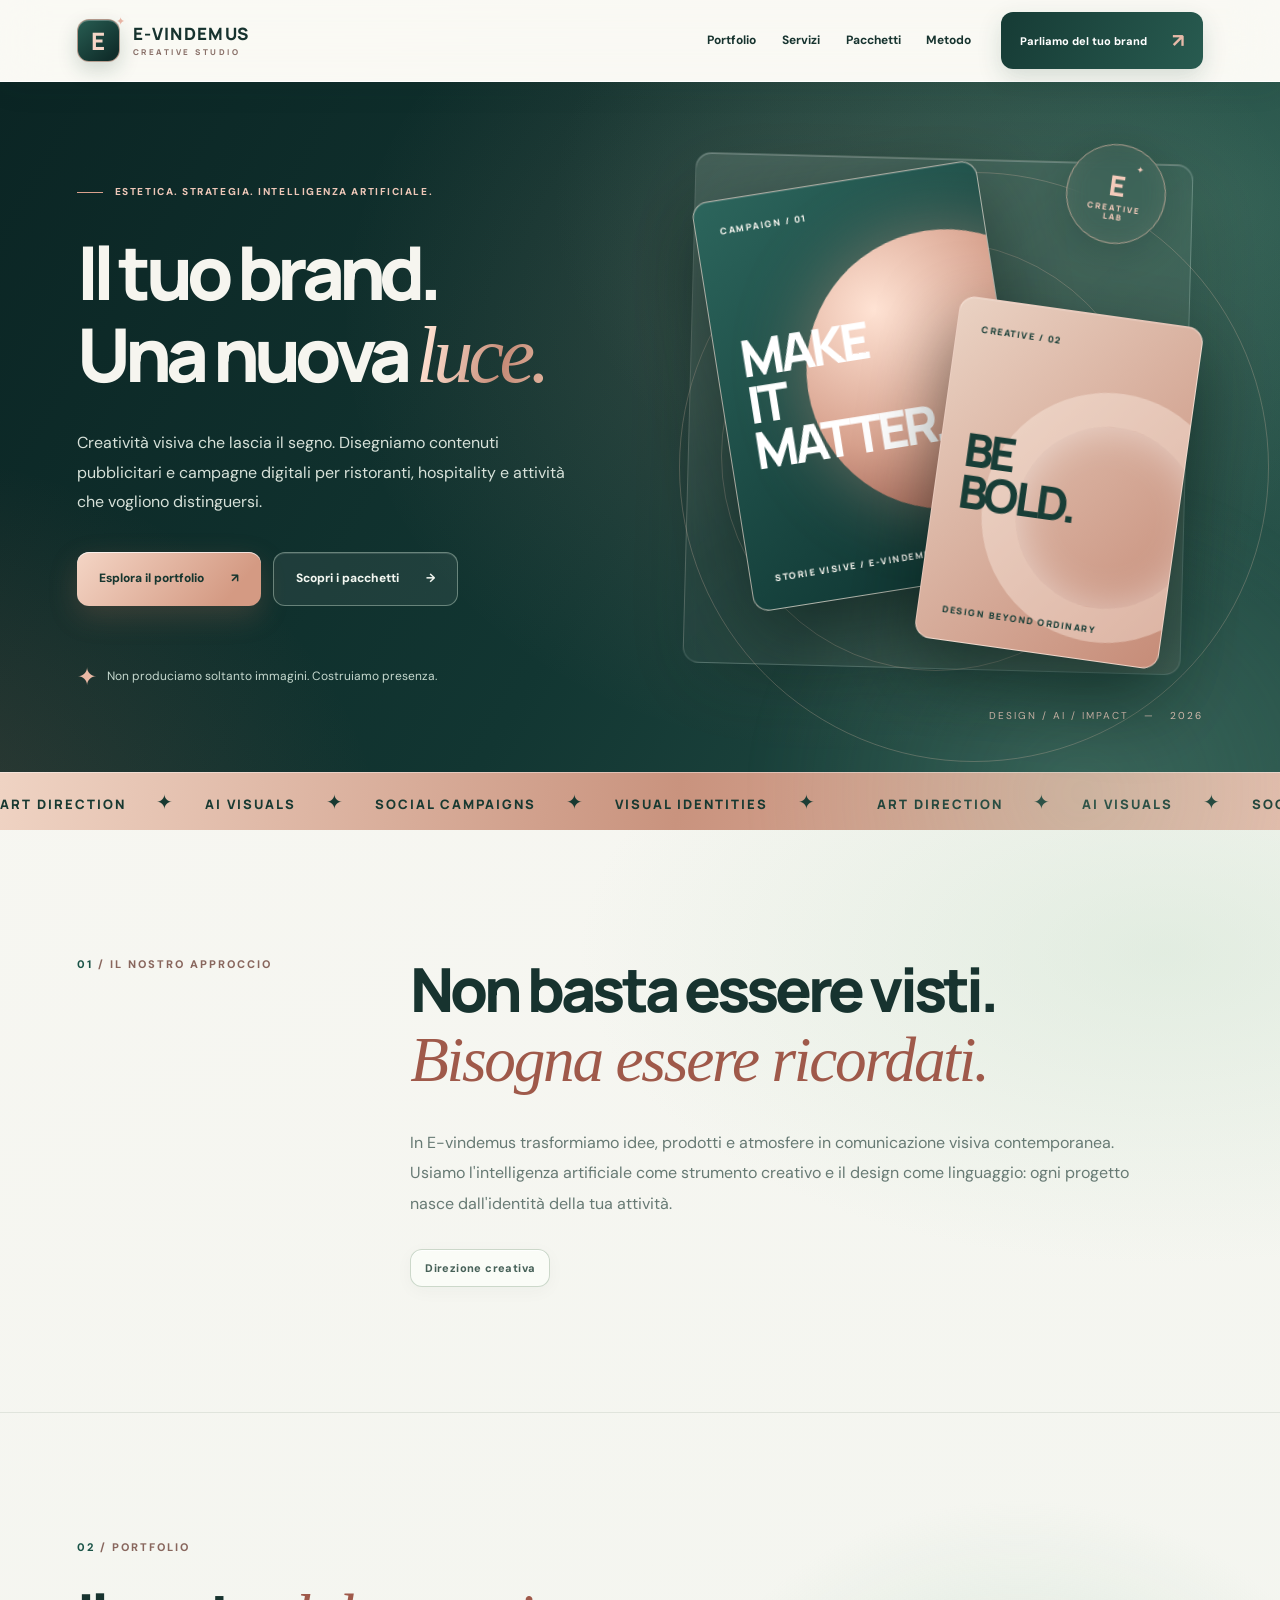
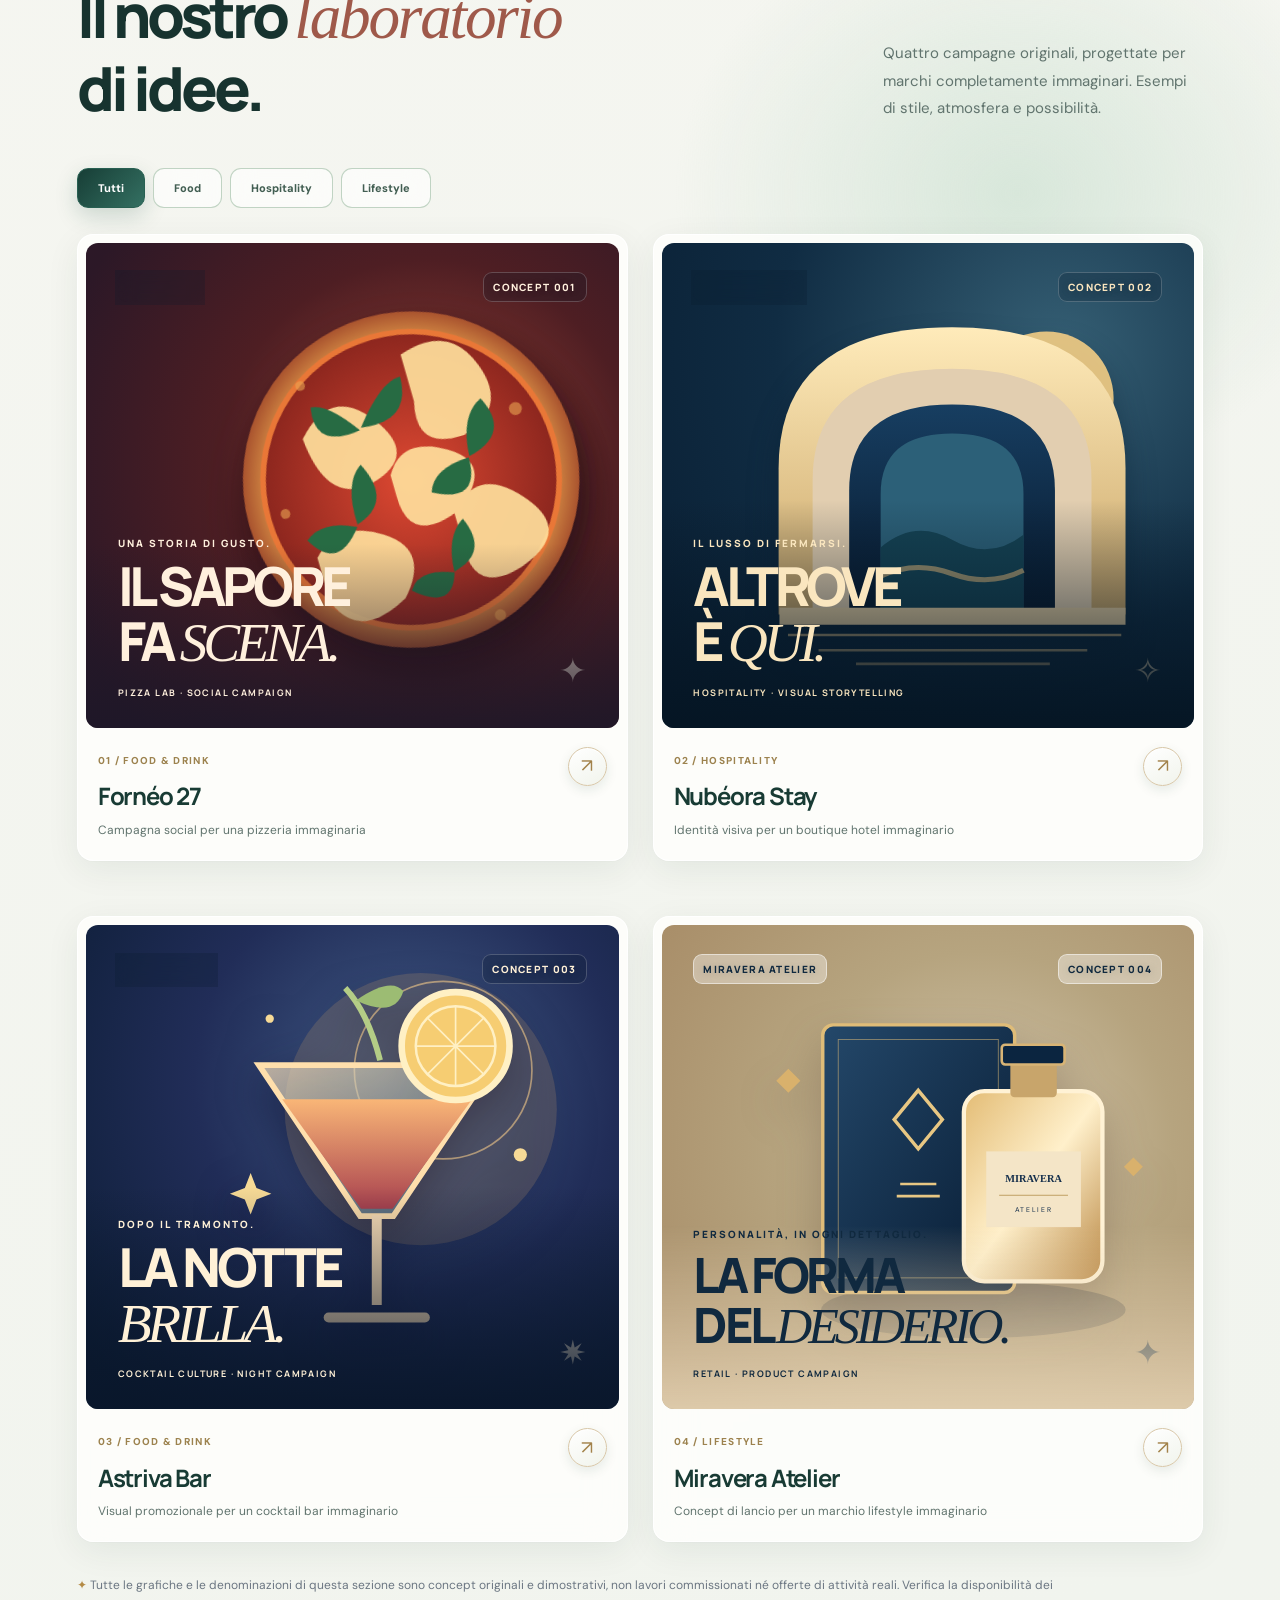
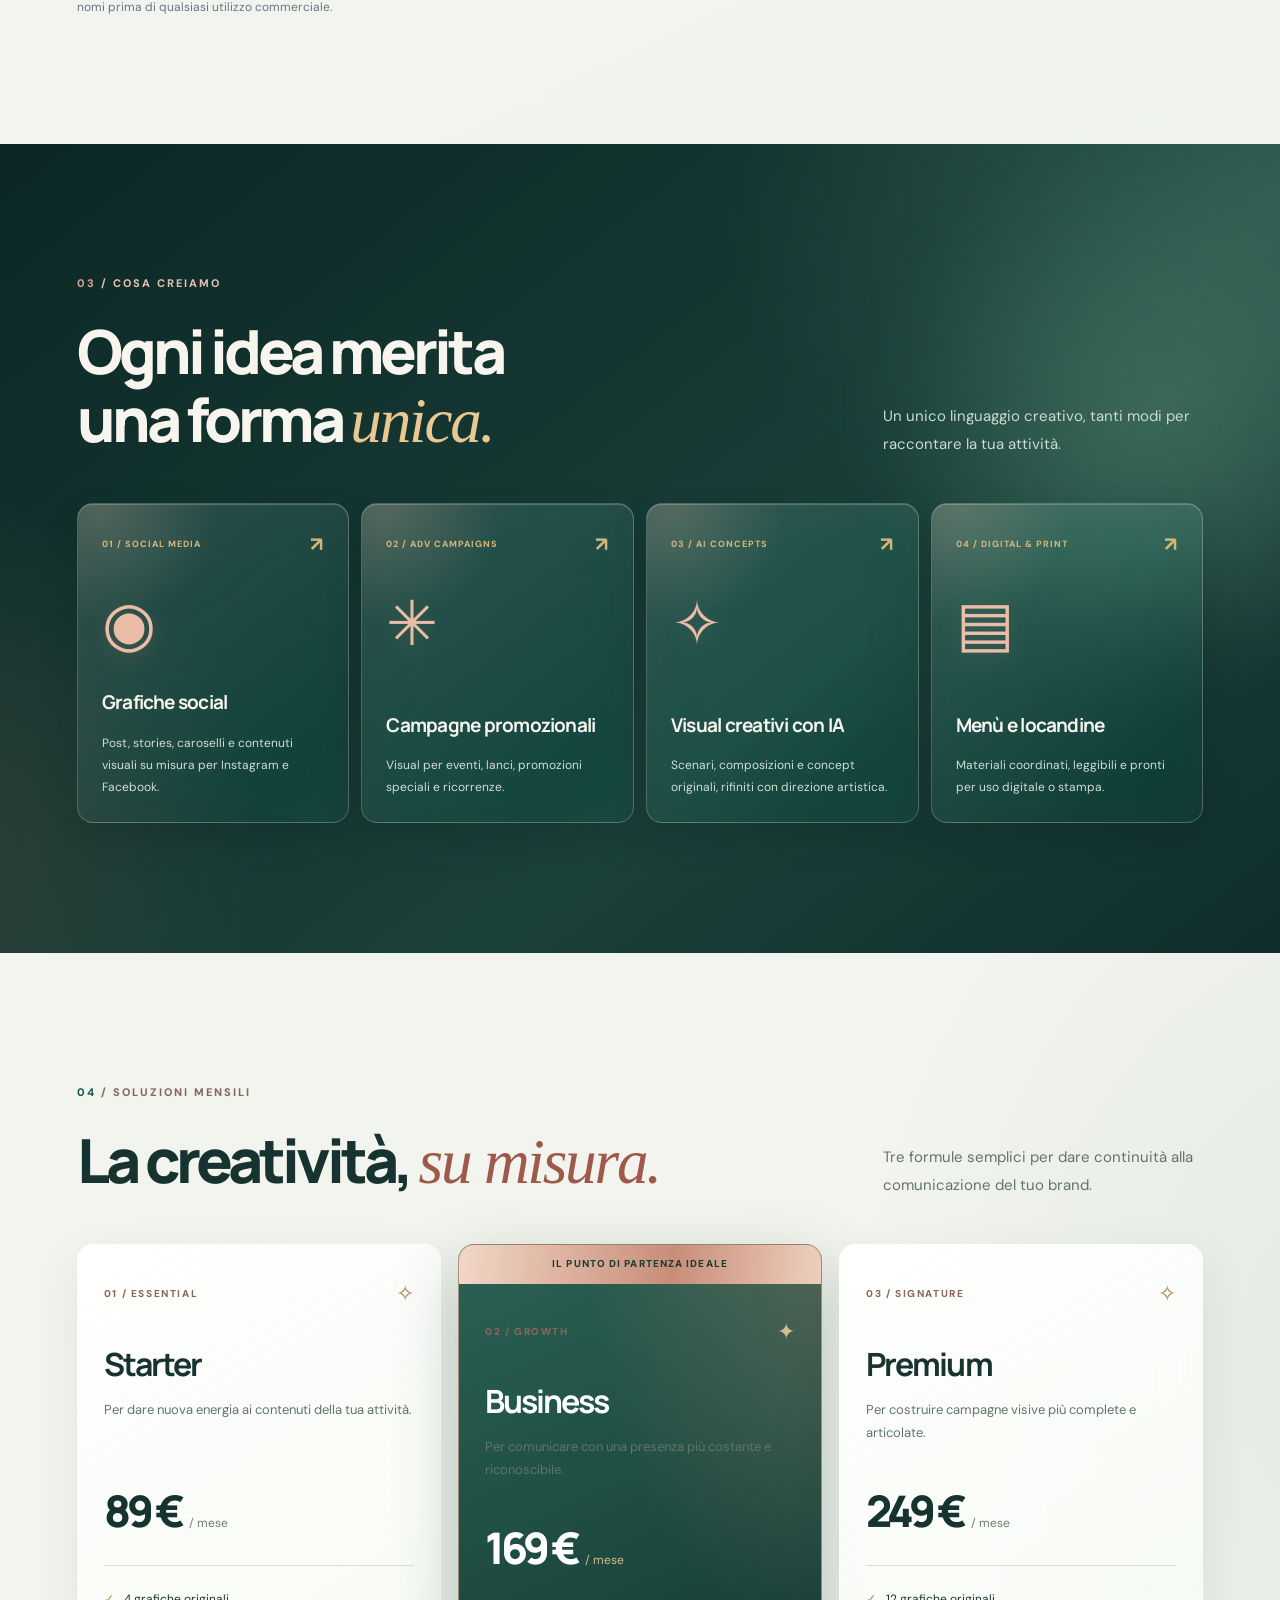
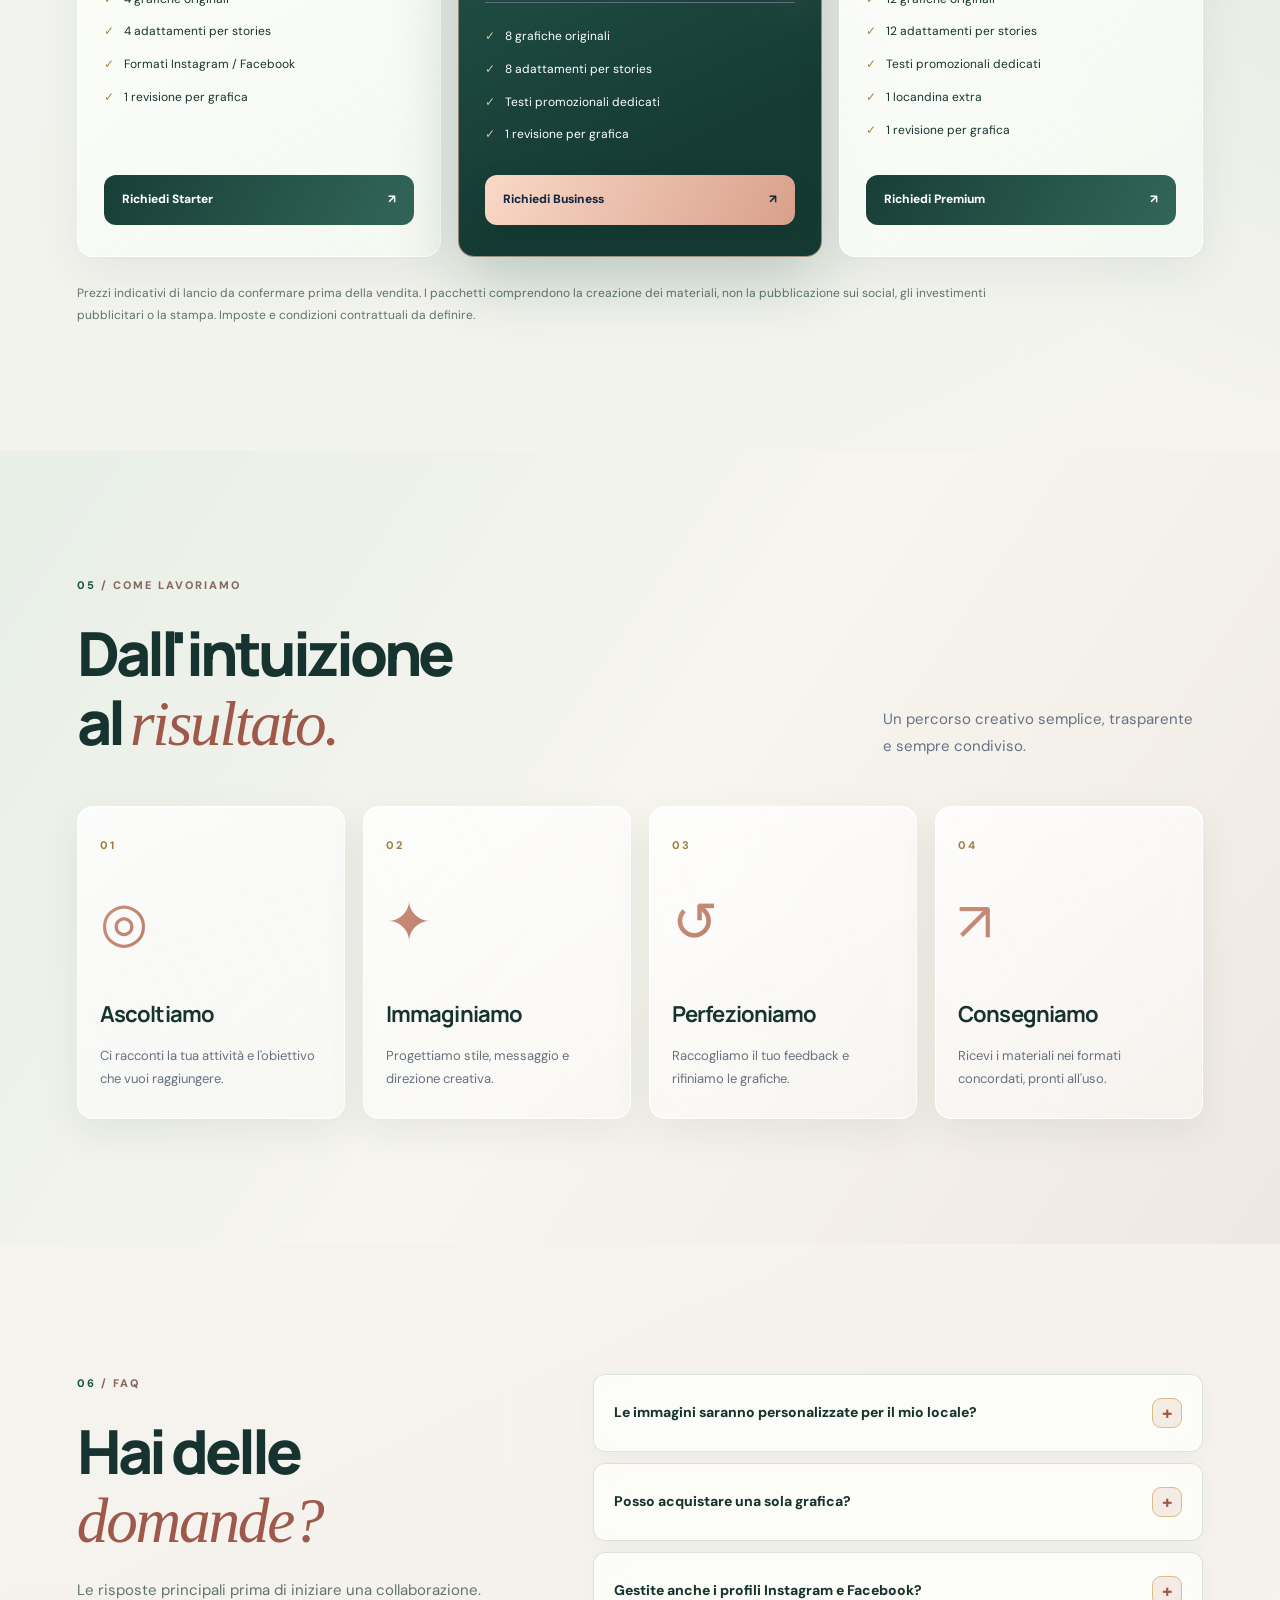
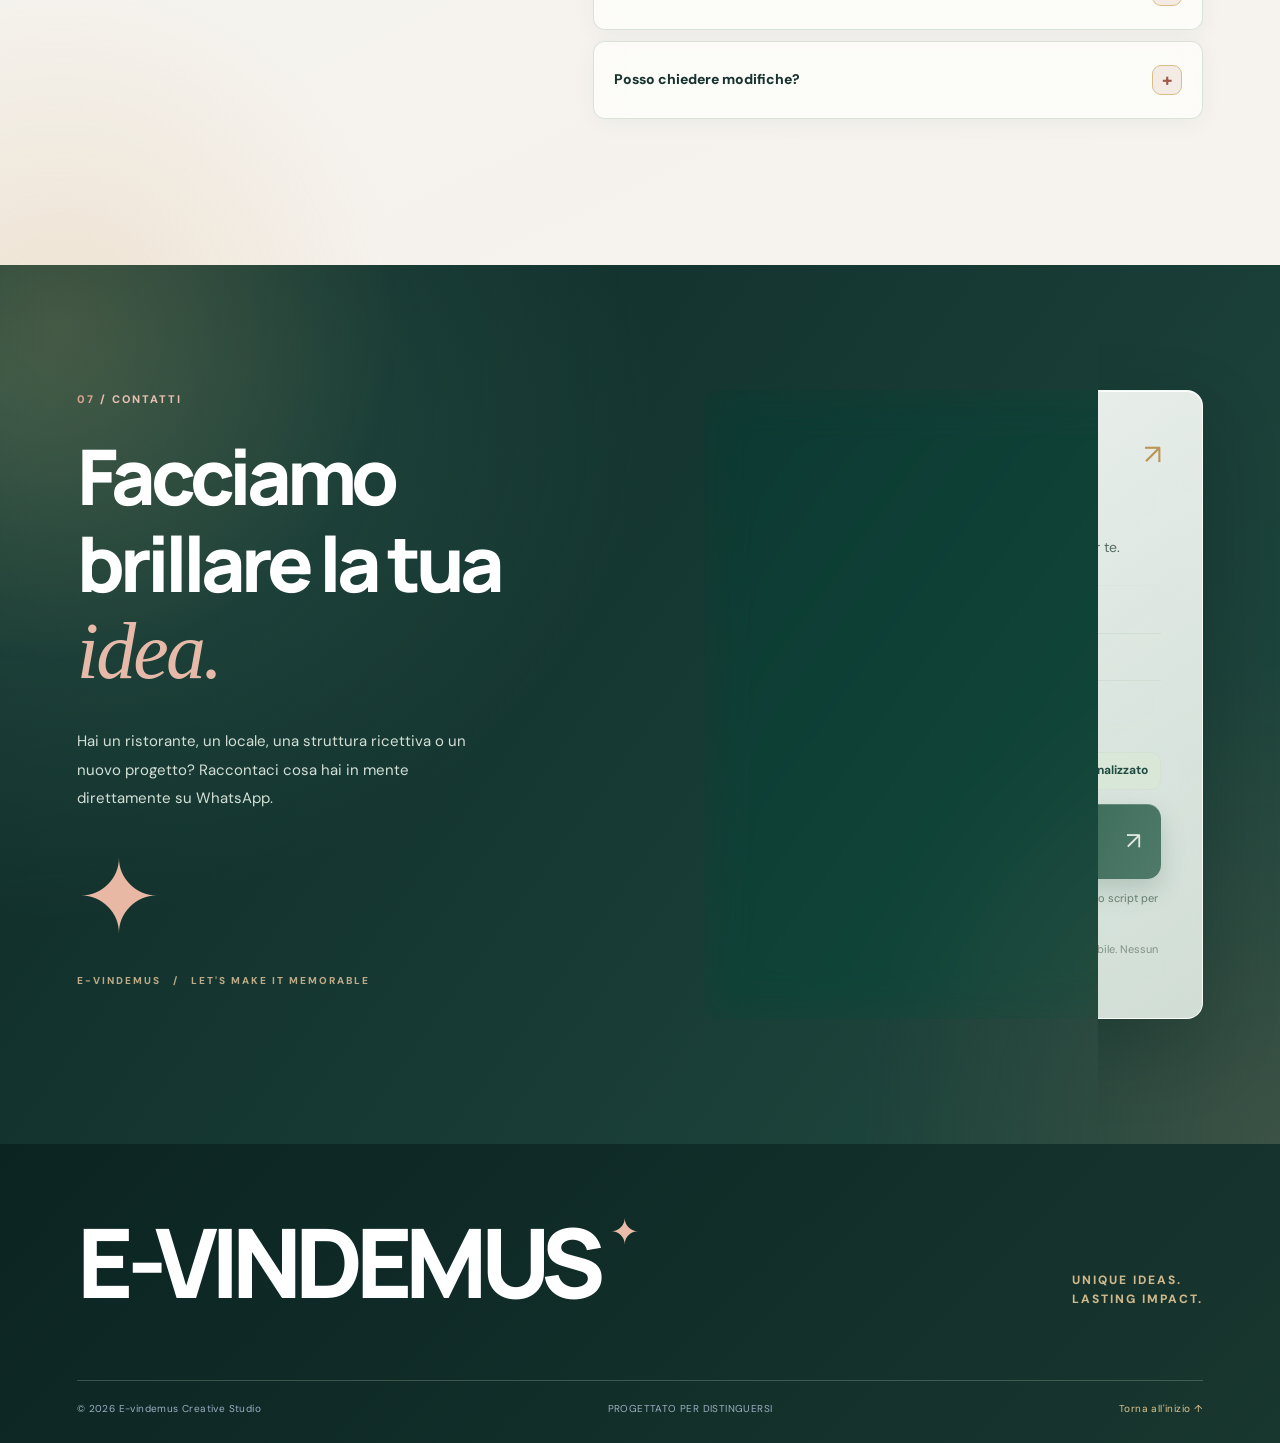
==== index.html @ 960388ad "Base" ====
<!DOCTYPE html>
<html lang="it">
<head>
<meta charset="utf-8">
<meta name="viewport" content="width=device-width, initial-scale=1">
<meta name="description" content="E-vindemus: studio creativo per grafiche pubblicitarie, campagne digitali e contenuti social per ristoranti, hotel e attività locali.">
<meta name="theme-color" content="#132C2A">
<meta property="og:type" content="website">
<meta property="og:title" content="E-vindemus | Creative Studio">
<meta property="og:description" content="Creatività, design e IA per valorizzare la comunicazione della tua attività.">
<title>E-vindemus | Creative Studio</title>
<style>html{scroll-behavior:smooth}body{margin:0;background:#f7f5ef}</style>
</head>
<body>
<!-- E-vindemus | Sito statico per GitHub Pages.
     Configura WHATSAPP_NUMERO per attivare il contatto WhatsApp. -->
<link rel="preconnect" href="https://fonts.googleapis.com">
<link rel="preconnect" href="https://fonts.gstatic.com" crossorigin>
<link href="https://fonts.googleapis.com/css2?family=DM+Sans:wght@400;500;600;700;800&family=Manrope:wght@400;500;600;700;800&display=swap" rel="stylesheet">
<div id="ev-vindemus">
  <header class="ev-header">
    <a class="ev-brand" href="#ev-home" aria-label="E-vindemus: torna all'inizio"><span class="ev-monogram">E<span>✦</span></span><span class="ev-wordmark">E-VINDEMUS<small>CREATIVE STUDIO</small></span></a>
    <nav class="ev-nav" id="ev-navigation" aria-label="Navigazione principale">
      <a href="#ev-progetti">Portfolio</a><a href="#ev-servizi">Servizi</a><a href="#ev-pacchetti">Pacchetti</a><a href="#ev-metodo">Metodo</a>
    </nav>
    <a class="ev-header-cta" href="#ev-contatti">Parliamo del tuo brand <span aria-hidden="true">↗</span></a>
    <button class="ev-menu-toggle" type="button" aria-expanded="false" aria-controls="ev-navigation" aria-label="Apri il menu">☰</button>
  </header>

  <main>
    <section class="ev-hero" id="ev-home">
      <div class="ev-grain" aria-hidden="true"></div>
      <div class="ev-hero-main ev-layout">
        <div class="ev-hero-copy ev-reveal">
          <div class="ev-kicker ev-gold"><span class="ev-kicker-line"></span> ESTETICA. STRATEGIA. INTELLIGENZA ARTIFICIALE.</div>
          <h1>Il tuo brand.<br>Una nuova <em>luce.</em></h1>
          <p>Creatività visiva che lascia il segno. Disegniamo contenuti pubblicitari e campagne digitali per ristoranti, hospitality e attività che vogliono distinguersi.</p>
          <div class="ev-hero-actions"><a class="ev-btn ev-btn-gold" href="#ev-progetti">Esplora il portfolio <span>↗</span></a><a class="ev-btn ev-btn-line" href="#ev-pacchetti">Scopri i pacchetti <span>→</span></a></div>
          <div class="ev-hero-under"><span class="ev-sparkle">✦</span> Non produciamo soltanto immagini. Costruiamo presenza.</div>
        </div>
        <div class="ev-hero-composition" aria-label="Composizione grafica originale E-vindemus">
          <div class="ev-orbit ev-orbit-1"></div><div class="ev-orbit ev-orbit-2"></div>
          <div class="ev-hero-poster ev-hero-poster-a"><span>CAMPAIGN / 01</span><div class="ev-gold-orb"></div><strong>MAKE<br>IT<br>MATTER.</strong><small>STORIE VISIVE / E-VINDEMUS</small></div>
          <div class="ev-hero-poster ev-hero-poster-b"><span>CREATIVE / 02</span><div class="ev-halo"></div><strong>BE<br>BOLD.</strong><small>DESIGN BEYOND ORDINARY</small></div>
          <div class="ev-stamp">E<span>✦</span><small>CREATIVE<br>LAB</small></div>
          <div class="ev-hero-index">DESIGN / AI / IMPACT &nbsp; — &nbsp; 2026</div>
        </div>
      </div>
      <div class="ev-ticker" aria-hidden="true"><div class="ev-ticker-track"><span>ART DIRECTION <b>✦</b> AI VISUALS <b>✦</b> SOCIAL CAMPAIGNS <b>✦</b> VISUAL IDENTITIES <b>✦</b></span><span>ART DIRECTION <b>✦</b> AI VISUALS <b>✦</b> SOCIAL CAMPAIGNS <b>✦</b> VISUAL IDENTITIES <b>✦</b></span></div></div>
    </section>

    <section class="ev-intro ev-layout" id="ev-chi-siamo">
      <div class="ev-section-label"><span>01</span> / IL NOSTRO APPROCCIO</div>
      <div class="ev-intro-content ev-reveal"><h2>Non basta essere visti.<br><em>Bisogna essere ricordati.</em></h2><p>In E-vindemus trasformiamo idee, prodotti e atmosfere in comunicazione visiva contemporanea. Usiamo l'intelligenza artificiale come strumento creativo e il design come linguaggio: ogni progetto nasce dall'identità della tua attività.</p><div class="ev-chips"><span>Direzione creativa</span><span>Design su misura</span><span>AI-powered</span><span>Formati social</span></div></div>
    </section>

    <section class="ev-portfolio ev-layout" id="ev-progetti">
      <div class="ev-heading-row ev-reveal"><div><div class="ev-section-label"><span>02</span> / PORTFOLIO</div><h2>Il nostro <em>laboratorio</em><br>di idee.</h2></div><p>Quattro campagne originali, progettate per marchi completamente immaginari. Esempi di stile, atmosfera e possibilità.</p></div>
      <div class="ev-filters" role="group" aria-label="Filtra i progetti"><button type="button" class="ev-filter is-active" data-filter="all" aria-pressed="true">Tutti</button><button type="button" class="ev-filter" data-filter="food" aria-pressed="false">Food</button><button type="button" class="ev-filter" data-filter="hospitality" aria-pressed="false">Hospitality</button><button type="button" class="ev-filter" data-filter="lifestyle" aria-pressed="false">Lifestyle</button></div>
      <div class="ev-project-grid">
        <article class="ev-project ev-reveal" data-category="food"><div class="ev-art ev-art-pizza"><div class="ev-art-top"><span>FORNÉO 27</span><span>CONCEPT 001</span></div><div class="ev-pizza-illustration"><svg viewBox="0 0 520 520" role="img" aria-label="Illustrazione originale di una pizza con pomodoro e foglie di basilico"><defs><radialGradient id="ev-dough"><stop offset="0" stop-color="#ffde90"/><stop offset="0.78" stop-color="#e7a44f"/><stop offset="1" stop-color="#a9532e"/></radialGradient><radialGradient id="ev-tomato"><stop stop-color="#df4932"/><stop offset="1" stop-color="#8c261e"/></radialGradient><filter id="ev-shadow"><feGaussianBlur stdDeviation="14"/></filter></defs><ellipse cx="268" cy="270" rx="208" ry="202" fill="#270d14" opacity=".4" filter="url(#ev-shadow)"/><circle cx="260" cy="250" r="208" fill="url(#ev-dough)"/><circle cx="260" cy="250" r="183" fill="url(#ev-tomato)" stroke="#e97737" stroke-width="7"/><g fill="#ffdf9c" opacity=".92"><path d="M145 165q50-55 92 2t-25 74q-60 12-67-76z"/><path d="M290 98q67-22 89 39t-41 78q-63 3-48-57z"/><path d="M122 311q37-38 87-5t4 83q-69 37-91-22z"/><path d="M300 304q42-50 89 6t-27 81q-68 20-62-49z"/><path d="M237 238q25-43 77-11t-9 76q-69 26-68-39z"/></g><g fill="#276b43"><path d="M216 174q-30-43-51-44q-10 52 51 44z"/><path d="M218 171q40-49 64-47q-2 58-64 47z"/><path d="M336 243q-47 1-56 29q55 30 56-29z"/><path d="M337 242q3-51 33-65q26 52-33 65z"/><path d="M180 288q-40-20-64-1q27 48 64 1z"/><path d="M181 285q-2-53 24-70q27 55-24 70z"/><path d="M280 375q-42-17-57 7q43 38 57-7z"/><path d="M280 374q2-44 28-60q21 49-28 60z"/></g><g fill="#eaa552" opacity=".6"><circle cx="99" cy="248" r="6"/><circle cx="408" cy="201" r="8"/><circle cx="320" cy="441" r="7"/><circle cx="160" cy="101" r="6"/></g></svg></div><div class="ev-art-text"><small>UNA STORIA DI GUSTO.</small><strong>IL SAPORE<br>FA <i>SCENA.</i></strong><span>PIZZA LAB · SOCIAL CAMPAIGN</span></div><div class="ev-art-corner">✦</div></div><div class="ev-project-info"><div><span>01 / FOOD & DRINK</span><h3>Fornéo 27</h3><p>Campagna social per una pizzeria immaginaria</p></div><span class="ev-project-arrow">↗</span></div></article>
        <article class="ev-project ev-reveal" data-category="hospitality"><div class="ev-art ev-art-hotel"><div class="ev-art-top"><span>NUBÉORA STAY</span><span>CONCEPT 002</span></div><svg class="ev-hotel-illustration" viewBox="0 0 520 520" role="img" aria-label="Illustrazione architettonica originale di un hotel mediterraneo e un sole dorato"><defs><linearGradient id="ev-arch" x2="0" y2="1"><stop stop-color="#ffebba"/><stop offset="1" stop-color="#c9a568"/></linearGradient><linearGradient id="ev-door" x2="0" y2="1"><stop stop-color="#173e61"/><stop offset="1" stop-color="#07182c"/></linearGradient></defs><circle cx="371" cy="143" r="79" fill="#ebc883" opacity=".94"/><path d="M56 397V225q0-166 204-166t204 166v172z" fill="url(#ev-arch)"/><path d="M96 397V239q0-131 164-131t164 131v158z" fill="#e2ceb0"/><path d="M139 397V251q0-101 121-101t121 101v146z" fill="url(#ev-door)"/><path d="M176 397V255q0-71 84-71t84 71v142z" fill="#2c6078"/><path d="M176 318q40-34 84-9t84-6v94H176z" fill="#154354"/><path d="M176 352q40-19 84-3t84-4" fill="none" stroke="#e4bc7e" stroke-width="6" opacity=".65"/><path d="M57 399h407" stroke="#ecd3a5" stroke-width="20"/><g stroke="#ffd895" stroke-width="3" opacity=".65"><path d="M67 421h392"/><path d="M103 439h316"/><path d="M147 455h228"/></g></svg><div class="ev-art-text"><small>IL LUSSO DI FERMARSI.</small><strong>ALTROVE<br>È <i>QUI.</i></strong><span>HOSPITALITY · VISUAL STORYTELLING</span></div><div class="ev-art-corner">✧</div></div><div class="ev-project-info"><div><span>02 / HOSPITALITY</span><h3>Nubéora Stay</h3><p>Identità visiva per un boutique hotel immaginario</p></div><span class="ev-project-arrow">↗</span></div></article>
        <article class="ev-project ev-reveal" data-category="food"><div class="ev-art ev-art-bar"><div class="ev-art-top"><span>ASTRIVA BAR</span><span>CONCEPT 003</span></div><svg class="ev-drink-illustration" viewBox="0 0 520 520" role="img" aria-label="Illustrazione originale di un cocktail con fetta di agrume e dettagli dorati"><defs><linearGradient id="ev-glass" x1="0" y1="0" x2="1" y2="1"><stop stop-color="#fce2bb" stop-opacity=".7"/><stop offset="1" stop-color="#5e94b0" stop-opacity=".45"/></linearGradient><linearGradient id="ev-liquid" x1="0" y1="0" x2="0" y2="1"><stop stop-color="#f9b677"/><stop offset="1" stop-color="#a8414e"/></linearGradient></defs><circle cx="307" cy="193" r="164" fill="#d2a668" opacity=".19"/><circle cx="334" cy="146" r="107" fill="none" stroke="#f3ca89" stroke-width="2" opacity=".6"/><path d="M112 140h284L274 322h-40z" fill="url(#ev-glass)" stroke="#ffdfac" stroke-width="7"/><path d="M140 181h229l-96 132h-38z" fill="url(#ev-liquid)"/><path d="M254 321v108" stroke="#fce0b8" stroke-width="12"/><path d="M196 444h116" stroke="#fce0b8" stroke-width="12" stroke-linecap="round"/><circle cx="349" cy="117" r="65" fill="#f6cd72" stroke="#fff0c4" stroke-width="8"/><circle cx="349" cy="117" r="48" fill="none" stroke="#fff0c4" stroke-width="3"/><g stroke="#fff0c4" stroke-width="2"><path d="M349 69v96M301 117h96M315 83l68 68M383 83l-68 68"/></g><path d="M258 134q-15-58-42-87" stroke="#b4cd86" stroke-width="7" fill="none"/><path d="M229 62q42-29 57-11q-10 33-57 11z" fill="#9cbc73"/><g fill="#f7da96"><circle cx="125" cy="84" r="5"/><circle cx="427" cy="248" r="8"/><path d="M102 270l7 18 18 7-18 7-7 18-7-18-18-7 18-7z"/></g></svg><div class="ev-art-text"><small>DOPO IL TRAMONTO.</small><strong>LA NOTTE<br><i>BRILLA.</i></strong><span>COCKTAIL CULTURE · NIGHT CAMPAIGN</span></div><div class="ev-art-corner">✷</div></div><div class="ev-project-info"><div><span>03 / FOOD & DRINK</span><h3>Astriva Bar</h3><p>Visual promozionale per un cocktail bar immaginario</p></div><span class="ev-project-arrow">↗</span></div></article>
        <article class="ev-project ev-reveal" data-category="lifestyle"><div class="ev-art ev-art-retail"><div class="ev-art-top"><span>MIRAVERA ATELIER</span><span>CONCEPT 004</span></div><svg class="ev-retail-illustration" viewBox="0 0 520 520" role="img" aria-label="Illustrazione originale di una confezione di prodotto luxury con dettagli blu e oro"><defs><linearGradient id="ev-bottle" x2="1" y2="1"><stop stop-color="#e3bc75"/><stop offset=".5" stop-color="#fff0cb"/><stop offset="1" stop-color="#b98743"/></linearGradient><linearGradient id="ev-box" x2="1" y2="1"><stop stop-color="#24486a"/><stop offset="1" stop-color="#071b32"/></linearGradient></defs><ellipse cx="270" cy="425" rx="177" ry="33" fill="#091728" opacity=".25"/><rect x="95" y="94" width="223" height="311" rx="12" fill="url(#ev-box)" stroke="#dfbc78" stroke-width="4"/><rect x="113" y="111" width="186" height="277" fill="none" stroke="#dfbc78" opacity=".6"/><path d="M206 170l28 34-28 34-28-34z" fill="none" stroke="#e8c783" stroke-width="4"/><path d="M185 279h42M181 293h50" stroke="#e8c783" stroke-width="3"/><rect x="259" y="171" width="161" height="221" rx="24" fill="url(#ev-bottle)" stroke="#fff2d5" stroke-width="5"/><rect x="313" y="135" width="54" height="43" rx="5" fill="#c8a56b"/><rect x="303" y="117" width="73" height="23" rx="4" fill="#0b2540" stroke="#d8b475" stroke-width="3"/><rect x="285" y="241" width="110" height="88" fill="#f4e5c7"/><text x="340" y="276" text-anchor="middle" font-size="12" fill="#152f4c" font-family="Georgia" font-weight="bold">MIRAVERA</text><path d="M300 292h80" stroke="#b99554"/><text x="340" y="311" text-anchor="middle" font-size="8" letter-spacing="2" fill="#152f4c">ATELIER</text><path d="M55 145l14 14-14 14-14-14zM456 248l11 11-11 11-11-11z" fill="#d9b16c"/></svg><div class="ev-art-text"><small>PERSONALITÀ, IN OGNI DETTAGLIO.</small><strong>LA FORMA<br>DEL <i>DESIDERIO.</i></strong><span>RETAIL · PRODUCT CAMPAIGN</span></div><div class="ev-art-corner">✦</div></div><div class="ev-project-info"><div><span>04 / LIFESTYLE</span><h3>Miravera Atelier</h3><p>Concept di lancio per un marchio lifestyle immaginario</p></div><span class="ev-project-arrow">↗</span></div></article>
      </div>
      <p class="ev-portfolio-disclaimer"><span>✦</span> Tutte le grafiche e le denominazioni di questa sezione sono concept originali e dimostrativi, non lavori commissionati né offerte di attività reali. Verifica la disponibilità dei nomi prima di qualsiasi utilizzo commerciale.</p>
    </section>

    <section class="ev-services" id="ev-servizi"><div class="ev-layout"><div class="ev-heading-row ev-reveal"><div><div class="ev-section-label ev-light-label"><span>03</span> / COSA CREIAMO</div><h2>Ogni idea merita<br>una forma <em>unica.</em></h2></div><p>Un unico linguaggio creativo, tanti modi per raccontare la tua attività.</p></div><div class="ev-services-grid">
      <article class="ev-service"><div class="ev-service-head"><span>01 / SOCIAL MEDIA</span><span>↗</span></div><div class="ev-service-icon">◉</div><h3>Grafiche social</h3><p>Post, stories, caroselli e contenuti visuali su misura per Instagram e Facebook.</p></article>
      <article class="ev-service"><div class="ev-service-head"><span>02 / ADV CAMPAIGNS</span><span>↗</span></div><div class="ev-service-icon">✳</div><h3>Campagne promozionali</h3><p>Visual per eventi, lanci, promozioni speciali e ricorrenze.</p></article>
      <article class="ev-service"><div class="ev-service-head"><span>03 / AI CONCEPTS</span><span>↗</span></div><div class="ev-service-icon">✧</div><h3>Visual creativi con IA</h3><p>Scenari, composizioni e concept originali, rifiniti con direzione artistica.</p></article>
      <article class="ev-service"><div class="ev-service-head"><span>04 / DIGITAL & PRINT</span><span>↗</span></div><div class="ev-service-icon">▤</div><h3>Menù e locandine</h3><p>Materiali coordinati, leggibili e pronti per uso digitale o stampa.</p></article>
    </div></div></section>

    <section class="ev-pricing ev-layout" id="ev-pacchetti"><div class="ev-heading-row ev-reveal"><div><div class="ev-section-label"><span>04</span> / SOLUZIONI MENSILI</div><h2>La creatività, <em>su misura.</em></h2></div><p>Tre formule semplici per dare continuità alla comunicazione del tuo brand.</p></div><div class="ev-price-grid">
      <article class="ev-plan"><div class="ev-plan-title"><small>01 / ESSENTIAL</small><span>✧</span></div><h3>Starter</h3><p>Per dare nuova energia ai contenuti della tua attività.</p><div class="ev-price"><strong>89 €</strong><span>/ mese</span></div><div class="ev-rule"></div><ul><li>4 grafiche originali</li><li>4 adattamenti per stories</li><li>Formati Instagram / Facebook</li><li>1 revisione per grafica</li></ul><a href="#ev-contatti" class="ev-plan-btn" data-plan="Starter">Richiedi Starter <span>↗</span></a></article>
      <article class="ev-plan ev-plan-highlight"><div class="ev-plan-badge">IL PUNTO DI PARTENZA IDEALE</div><div class="ev-plan-title"><small>02 / GROWTH</small><span>✦</span></div><h3>Business</h3><p>Per comunicare con una presenza più costante e riconoscibile.</p><div class="ev-price"><strong>169 €</strong><span>/ mese</span></div><div class="ev-rule"></div><ul><li>8 grafiche originali</li><li>8 adattamenti per stories</li><li>Testi promozionali dedicati</li><li>1 revisione per grafica</li></ul><a href="#ev-contatti" class="ev-plan-btn" data-plan="Business">Richiedi Business <span>↗</span></a></article>
      <article class="ev-plan"><div class="ev-plan-title"><small>03 / SIGNATURE</small><span>✧</span></div><h3>Premium</h3><p>Per costruire campagne visive più complete e articolate.</p><div class="ev-price"><strong>249 €</strong><span>/ mese</span></div><div class="ev-rule"></div><ul><li>12 grafiche originali</li><li>12 adattamenti per stories</li><li>Testi promozionali dedicati</li><li>1 locandina extra</li><li>1 revisione per grafica</li></ul><a href="#ev-contatti" class="ev-plan-btn" data-plan="Premium">Richiedi Premium <span>↗</span></a></article>
    </div><p class="ev-pricing-note">Prezzi indicativi di lancio da confermare prima della vendita. I pacchetti comprendono la creazione dei materiali, non la pubblicazione sui social, gli investimenti pubblicitari o la stampa. Imposte e condizioni contrattuali da definire.</p></section>

    <section class="ev-process" id="ev-metodo"><div class="ev-layout"><div class="ev-section-label"><span>05</span> / COME LAVORIAMO</div><div class="ev-heading-row ev-reveal"><h2>Dall'intuizione<br>al <em>risultato.</em></h2><p>Un percorso creativo semplice, trasparente e sempre condiviso.</p></div><div class="ev-steps"><article><span>01</span><div class="ev-step-mark">◎</div><h3>Ascoltiamo</h3><p>Ci racconti la tua attività e l'obiettivo che vuoi raggiungere.</p></article><article><span>02</span><div class="ev-step-mark">✦</div><h3>Immaginiamo</h3><p>Progettiamo stile, messaggio e direzione creativa.</p></article><article><span>03</span><div class="ev-step-mark">↺</div><h3>Perfezioniamo</h3><p>Raccogliamo il tuo feedback e rifiniamo le grafiche.</p></article><article><span>04</span><div class="ev-step-mark">↗</div><h3>Consegniamo</h3><p>Ricevi i materiali nei formati concordati, pronti all'uso.</p></article></div></div></section>

    <section class="ev-faq ev-layout" id="ev-faq"><div><div class="ev-section-label"><span>06</span> / FAQ</div><h2>Hai delle <em>domande?</em></h2><p>Le risposte principali prima di iniziare una collaborazione.</p></div><div class="ev-faq-items"><details><summary>Le immagini saranno personalizzate per il mio locale?<span>+</span></summary><p>Sì. Ogni proposta viene adattata al tuo brand, alla tua identità visiva e ai materiali che ci fornisci. Per rappresentare piatti e ambienti reali preferiamo usare foto autentiche.</p></details><details><summary>Posso acquistare una sola grafica?<span>+</span></summary><p>Sì, possiamo valutare singole locandine, eventi, promozioni e materiali su preventivo.</p></details><details><summary>Gestite anche i profili Instagram e Facebook?<span>+</span></summary><p>I pacchetti indicati comprendono la progettazione e la consegna delle grafiche, ma non la pubblicazione o la gestione continuativa dei profili.</p></details><details><summary>Posso chiedere modifiche?<span>+</span></summary><p>È prevista una revisione per ogni grafica. Eventuali ulteriori interventi vengono preventivati separatamente.</p></details></div></section>

    <section class="ev-contact" id="ev-contatti">
      <div class="ev-layout ev-contact-grid">
        <div class="ev-contact-copy ev-reveal">
          <div class="ev-section-label ev-light-label"><span>07</span> / CONTATTI</div>
          <h2>Facciamo<br>brillare la tua <em>idea.</em></h2>
          <p>Hai un ristorante, un locale, una struttura ricettiva o un nuovo progetto? Raccontaci cosa hai in mente direttamente su WhatsApp.</p>
          <div class="ev-contact-goldmark" aria-hidden="true">✦</div>
          <div class="ev-contact-small">E-VINDEMUS &nbsp; / &nbsp; LET'S MAKE IT MEMORABLE</div>
        </div>
        <div class="ev-contact-panel ev-whatsapp-panel ev-reveal">
          <div class="ev-contact-panel-top">
            <h3>Parliamo del<br>tuo prossimo progetto.</h3>
            <span aria-hidden="true">↗</span>
          </div>
          <p class="ev-wa-lead">Niente moduli da compilare: apri una conversazione e raccontaci la tua idea. Prepariamo già il messaggio per te.</p>
          <div class="ev-wa-steps" aria-label="Come funziona">
            <div><span class="ev-wa-index">01</span><span>Scegli un pacchetto o un progetto su misura</span></div>
            <div><span class="ev-wa-index">02</span><span>Apri la chat con il messaggio già pronto</span></div>
            <div><span class="ev-wa-index">03</span><span>Definiamo insieme i dettagli della richiesta</span></div>
          </div>
          <div class="ev-wa-selection">
            <span>STAI RICHIEDENDO</span>
            <strong id="ev-wa-selected-plan">Un progetto personalizzato</strong>
          </div>
          <a id="ev-whatsapp-button" class="ev-wa-button" href="#ev-contatti" target="_blank" rel="noopener noreferrer" aria-label="Apri WhatsApp per parlare del progetto">
            <span class="ev-wa-button-icon" aria-hidden="true">
              <svg viewBox="0 0 32 32" xmlns="http://www.w3.org/2000/svg" fill="none" focusable="false">
                <path d="M16 3.7C9.2 3.7 3.7 9.2 3.7 16c0 2.2.6 4.3 1.7 6.2L3.5 28.5l6.5-1.7a12.2 12.2 0 0 0 6 1.5c6.8 0 12.3-5.5 12.3-12.3S22.8 3.7 16 3.7Z" stroke="currentColor" stroke-width="2.3" stroke-linejoin="round"/>
                <path d="M11.7 10.4c-.4-.8-.8-.8-1.1-.8h-.9c-.3 0-.7.1-1 .5-.3.4-1.3 1.3-1.3 3.1s1.3 3.6 1.5 3.8c.2.2 2.5 4.1 6.2 5.6 3.1 1.2 3.7 1 4.4.9s2.1-.9 2.4-1.7c.3-.8.3-1.5.2-1.7-.1-.2-.4-.3-.8-.5l-2.4-1.2c-.4-.2-.7-.3-1 .2-.3.4-1.1 1.3-1.3 1.5-.2.2-.5.2-.9 0-.4-.2-1.8-.7-3.3-2.1-1.2-1.1-2.1-2.5-2.3-2.9-.2-.4 0-.6.2-.8.2-.2.4-.5.6-.7.2-.2.3-.4.4-.7.1-.2 0-.5-.1-.7l-1.1-2.7Z" fill="currentColor" transform="translate(2 0) scale(.86)"/>
              </svg>
            </span>
            <span class="ev-wa-button-label">Parliamo su WhatsApp <small>Apri la conversazione</small></span>
            <span class="ev-wa-button-arrow" aria-hidden="true">↗</span>
          </a>
          <p id="ev-wa-status" class="ev-wa-status" role="status" aria-live="polite">Prima della pubblicazione, configura il numero WhatsApp nel codice.</p>
          <a id="ev-external-site" class="ev-fullscreen-link" href="#" target="_blank" rel="noopener noreferrer" hidden>
            Apri il sito completo a schermo intero <span aria-hidden="true">↗</span>
          </a>
          <p class="ev-wa-privacy">Il pulsante apre WhatsApp in una nuova scheda o nell'app, se disponibile. Nessun dato viene raccolto da questa pagina.</p>
        </div>
      </div>
    </section>
  </main>
  <footer class="ev-footer"><div class="ev-layout"><div class="ev-footer-top"><div class="ev-footer-name">E-VINDEMUS<span>✦</span></div><p>UNIQUE IDEAS.<br>LASTING IMPACT.</p></div><div class="ev-footer-bottom"><span>© <span id="ev-year">2026</span> E-vindemus Creative Studio</span><span>PROGETTATO PER DISTINGUERSI</span><a href="#ev-home">Torna all'inizio ↑</a></div></div></footer>
</div>
<style>
#ev-vindemus{--navy:#08182c;--navy2:#102741;--navy3:#163657;--navy4:#214766;--gold:#d6b16e;--gold2:#f3dbab;--warm:#f7f4ed;--paper:#fffefa;--ink:#162942;--muted:#6d7988;--line:#e6e2d8;background:var(--warm);color:var(--ink);font:400 15px/1.65 'DM Sans',Arial,sans-serif;width:100%;overflow:hidden;isolation:isolate}
#ev-vindemus *,#ev-vindemus *:before,#ev-vindemus *:after{box-sizing:border-box}#ev-vindemus h1,#ev-vindemus h2,#ev-vindemus h3,#ev-vindemus p{margin:0}#ev-vindemus h1,#ev-vindemus h2,#ev-vindemus h3{font-family:'Manrope',Arial,sans-serif}#ev-vindemus a{text-decoration:none;color:inherit}#ev-vindemus img,#ev-vindemus svg{display:block;max-width:100%}#ev-vindemus button,#ev-vindemus input,#ev-vindemus select,#ev-vindemus textarea{font:inherit}#ev-vindemus button{cursor:pointer}#ev-vindemus :focus-visible{outline:3px solid #e1b55e;outline-offset:3px}#ev-vindemus .ev-layout{max-width:1450px;padding-left:6%;padding-right:6%;margin:auto}#ev-vindemus section[id]{scroll-margin-top:85px}#ev-vindemus h2{font-size:clamp(37px,4.75vw,72px);line-height:1.13;letter-spacing:-.06em;font-weight:800}#ev-vindemus h2 em{font:italic 400 1.04em Georgia,serif;letter-spacing:-.035em;color:#b18b4b}#ev-vindemus .ev-section-label{font-size:11px;font-weight:800;letter-spacing:2px;color:#8b795b;margin-bottom:25px}#ev-vindemus .ev-section-label>span{color:#1b3d5a}#ev-vindemus .ev-section-label.ev-light-label{color:#e8d1a2}#ev-vindemus .ev-section-label.ev-light-label>span{color:#d7b36f}
/* NAVIGATION */
#ev-vindemus .ev-header{z-index:30;position:relative;min-height:84px;display:flex;align-items:center;gap:30px;padding:12px 6%;background:#f9f7f1;border-bottom:1px solid var(--line)}#ev-vindemus .ev-brand{display:flex;align-items:center;gap:13px;flex-shrink:0}#ev-vindemus .ev-monogram{position:relative;display:grid;place-items:center;width:43px;height:43px;background:var(--navy);color:var(--gold2);font:800 24px 'Manrope';border:1px solid #bf9a5d}#ev-vindemus .ev-monogram>span{position:absolute;font-size:11px;right:-6px;top:-7px;color:#dcb96b}#ev-vindemus .ev-wordmark{font:800 17px/1.05 'Manrope';letter-spacing:.08em}#ev-vindemus .ev-wordmark small{display:block;font-size:8px;color:#96845c;letter-spacing:2.5px;margin-top:6px}#ev-vindemus .ev-nav{display:flex;align-items:center;gap:clamp(14px,2vw,34px);margin-left:auto}#ev-vindemus .ev-nav a{font-size:12px;font-weight:700;white-space:nowrap}#ev-vindemus .ev-nav a:hover{color:#9f7637}#ev-vindemus .ev-header-cta{background:var(--navy);color:#fff;display:flex;align-items:center;gap:25px;padding:13px 19px;font-size:11px;font-weight:800;white-space:nowrap}#ev-vindemus .ev-header-cta span{color:var(--gold2);font-size:19px}#ev-vindemus .ev-header-cta:hover{background:var(--navy3)}#ev-vindemus .ev-menu-toggle{display:none;border:1px solid #d9d2c7;padding:5px 10px;background:transparent;color:var(--navy);font-size:23px}
/* HERO */
#ev-vindemus .ev-hero{position:relative;background:var(--navy);color:#f8f6f0}#ev-vindemus .ev-hero:before{content:'';position:absolute;inset:0;background:radial-gradient(circle at 70% 42%,#23486d77,transparent 35%),radial-gradient(circle at 35% 120%,#b28c4224,transparent 43%);pointer-events:none}#ev-vindemus .ev-grain{position:absolute;inset:0;opacity:.14;pointer-events:none;background-image:linear-gradient(90deg,#ffffff0b 1px,transparent 1px),linear-gradient(#ffffff0b 1px,transparent 1px);background-size:74px 74px}#ev-vindemus .ev-hero-main{display:grid;grid-template-columns:1.05fr .95fr;min-height:680px;align-items:stretch;position:relative;gap:2%}#ev-vindemus .ev-hero-copy{padding:102px 0 76px;display:flex;flex-direction:column;align-items:flex-start;position:relative;z-index:3}#ev-vindemus .ev-kicker{display:flex;align-items:center;gap:12px;font-size:10px;font-weight:800;letter-spacing:2px}#ev-vindemus .ev-gold{color:#e7cd97}#ev-vindemus .ev-kicker-line{width:26px;height:1px;background:var(--gold)}#ev-vindemus .ev-hero h1{font-size:clamp(52px,5.8vw,94px);letter-spacing:-.085em;line-height:1.03;font-weight:800;margin:33px 0 27px;white-space:nowrap}#ev-vindemus .ev-hero h1 em{font:italic 400 1.08em Georgia,serif;color:var(--gold2);letter-spacing:-.06em}#ev-vindemus .ev-hero-copy>p{font-size:16px;max-width:490px;color:#c4d0dd;line-height:1.85}#ev-vindemus .ev-hero-actions{display:flex;flex-wrap:wrap;gap:12px;margin-top:35px}#ev-vindemus .ev-btn{padding:16px 22px;display:flex;gap:27px;align-items:center;justify-content:space-between;font-size:12px;font-weight:800;transition:transform .25s,background .25s}#ev-vindemus .ev-btn:hover{transform:translateY(-3px)}#ev-vindemus .ev-btn-gold{background:var(--gold2);color:#13233a}#ev-vindemus .ev-btn-line{border:1px solid #59708a;color:#f6f6f2}#ev-vindemus .ev-btn-line:hover{background:#ffffff18}#ev-vindemus .ev-hero-under{margin-top:auto;padding-top:50px;color:#adbbc9;display:flex;gap:10px;align-items:center;font-size:12px}#ev-vindemus .ev-sparkle{font-size:24px;color:var(--gold)}
#ev-vindemus .ev-hero-composition{position:relative;min-height:610px;isolation:isolate}#ev-vindemus .ev-orbit{position:absolute;left:0;top:13%;width:590px;height:590px;border:1px solid #e3c58538;border-radius:50%;pointer-events:none}#ev-vindemus .ev-orbit-2{left:8%;top:23%;width:430px;height:430px}#ev-vindemus .ev-hero-poster{position:absolute;display:flex;flex-direction:column;align-items:flex-start;overflow:hidden;padding:24px;box-shadow:0 30px 55px #0009;border:1px solid #fff6;z-index:2}#ev-vindemus .ev-hero-poster>span,#ev-vindemus .ev-hero-poster>small{font:800 9px 'Manrope';letter-spacing:1.5px;z-index:2}#ev-vindemus .ev-hero-poster strong{font:800 clamp(33px,4vw,62px)/.91 'Manrope';letter-spacing:-.08em;z-index:2;margin:auto 0;color:#fff}#ev-vindemus .ev-hero-poster-a{width:55%;height:60%;left:8%;top:14%;transform:rotate(-11deg);background:linear-gradient(145deg,#193a55,#09243b);justify-content:space-between}#ev-vindemus .ev-gold-orb{position:absolute;width:280px;height:280px;border-radius:50%;background:radial-gradient(circle at 28% 25%,#fff1bd,#dbb571 52%,#7e5b33 80%);left:30%;top:15%;box-shadow:0 0 70px #edbf704d}#ev-vindemus .ev-hero-poster-b{width:47%;height:50%;right:4%;top:33%;z-index:3;transform:rotate(10deg);background:linear-gradient(130deg,#dec18a,#a57a3e);justify-content:space-between}#ev-vindemus .ev-hero-poster-b>span,#ev-vindemus .ev-hero-poster-b>small{color:#193248}#ev-vindemus .ev-hero-poster-b strong{font-size:clamp(31px,3.6vw,54px);color:#102d46}#ev-vindemus .ev-halo{position:absolute;width:250px;height:250px;border:34px solid #f8e6b668;border-radius:50%;top:22%;left:20%;box-shadow:inset 0 0 40px #fff7}#ev-vindemus .ev-stamp{position:absolute;right:7%;top:9%;border:1px solid #cba85a8c;color:#e5c58a;border-radius:50%;width:100px;height:100px;display:flex;flex-direction:column;align-items:center;justify-content:center;font:800 28px 'Manrope';transform:rotate(12deg);z-index:4}#ev-vindemus .ev-stamp>span{position:absolute;top:15px;right:24px;font-size:9px}#ev-vindemus .ev-stamp>small{font:800 8px/1.1 'Manrope';letter-spacing:2px;text-align:center}#ev-vindemus .ev-hero-index{position:absolute;bottom:7%;right:0;color:#d6bb82;font-size:10px;letter-spacing:2px}#ev-vindemus .ev-ticker{overflow:hidden;background:#d3ae6d;color:#13263e;white-space:nowrap;padding:15px 0;font:800 13px 'Manrope';letter-spacing:2px}#ev-vindemus .ev-ticker-track{display:flex;gap:35px;width:max-content;animation:ev-slide 26s linear infinite}#ev-vindemus .ev-ticker b{padding:0 25px;font-size:20px}#ev-vindemus .ev-ticker span{display:block}@keyframes ev-slide{to{transform:translateX(-50%)}}
/* INTRO */
#ev-vindemus .ev-intro{padding-top:125px;padding-bottom:125px;display:grid;grid-template-columns:28% 72%;gap:18px;border-bottom:1px solid var(--line)}#ev-vindemus .ev-intro-content>p{color:#677486;margin-top:31px;max-width:750px;font-size:16px;line-height:1.9}#ev-vindemus .ev-chips{display:flex;flex-wrap:wrap;gap:9px;margin-top:30px}#ev-vindemus .ev-chips span{border:1px solid #d7c6a6;padding:9px 14px;border-radius:30px;color:#6f624d;font-size:11px;font-weight:800;letter-spacing:.4px}
/* PORTFOLIO */
#ev-vindemus .ev-portfolio{padding-top:125px;padding-bottom:125px}#ev-vindemus .ev-heading-row{display:flex;align-items:flex-end;justify-content:space-between;gap:45px;margin-bottom:45px}#ev-vindemus .ev-heading-row>p{max-width:320px;flex:0 0 320px;color:var(--muted);line-height:1.85}#ev-vindemus .ev-filters{display:flex;flex-wrap:wrap;gap:8px;margin-bottom:26px}#ev-vindemus .ev-filter{border:1px solid #d5cec0;background:transparent;color:#46556c;padding:10px 20px;border-radius:30px;font-size:11px;font-weight:800}#ev-vindemus .ev-filter.is-active,#ev-vindemus .ev-filter:hover{background:var(--navy);color:#fff;border-color:var(--navy)}#ev-vindemus .ev-project-grid{display:grid;grid-template-columns:1fr 1fr;gap:55px 25px}#ev-vindemus .ev-project[hidden]{display:none!important}#ev-vindemus .ev-art{height:auto;aspect-ratio:1.1;min-height:380px;position:relative;overflow:hidden;isolation:isolate;padding:26px;transition:transform .3s}#ev-vindemus .ev-project:hover .ev-art{transform:translateY(-4px)}#ev-vindemus .ev-art-top{position:absolute;left:6%;top:6%;right:6%;display:flex;align-items:center;justify-content:space-between;font:800 10px 'Manrope';letter-spacing:1.3px;z-index:4}#ev-vindemus .ev-art-text{position:absolute;bottom:6%;left:6%;right:6%;z-index:3;display:flex;flex-direction:column;align-items:flex-start;gap:12px}#ev-vindemus .ev-art-text small{font:800 10px 'Manrope';letter-spacing:2px}#ev-vindemus .ev-art-text strong{font:800 clamp(36px,4.2vw,68px)/.91 'Manrope';letter-spacing:-.08em}#ev-vindemus .ev-art-text strong i{font:italic 400 1.03em Georgia,serif}#ev-vindemus .ev-art-text span{font:700 9px 'Manrope';letter-spacing:1.4px}#ev-vindemus .ev-art-corner{position:absolute;right:6%;bottom:6%;font-size:33px;opacity:.85}#ev-vindemus .ev-art-pizza{background:radial-gradient(circle at 64% 46%,#a84636,#4e1e23 48%,#2c1827 90%);color:#fff0dd}#ev-vindemus .ev-art-pizza:after{content:'';position:absolute;inset:0;background:linear-gradient(0deg,#1c1728d7 0%,transparent 38%);pointer-events:none}#ev-vindemus .ev-pizza-illustration{width:79%;position:absolute;left:22%;top:7%;transform:rotate(-16deg);filter:drop-shadow(0 25px 24px #190b13a3)}#ev-vindemus .ev-pizza-illustration svg{width:100%}#ev-vindemus .ev-art-hotel{background:radial-gradient(circle at 75% 22%,#355f74,#102c43 52%,#081c30);color:#fae6bf}#ev-vindemus .ev-hotel-illustration{position:absolute;width:83%;left:13%;top:7%;filter:drop-shadow(0 18px 15px #091d3277)}#ev-vindemus .ev-art-hotel:after{content:'';position:absolute;inset:0;background:linear-gradient(0deg,#051523e8 2%,transparent 47%);pointer-events:none}#ev-vindemus .ev-art-bar{background:radial-gradient(circle at 60% 32%,#425b86,#212d58 46%,#0c1d35 92%);color:#fff1d7}#ev-vindemus .ev-drink-illustration{position:absolute;width:81%;left:15%;top:5%;filter:drop-shadow(0 18px 20px #0a0d2d9e)}#ev-vindemus .ev-art-bar:after{content:'';position:absolute;inset:0;background:linear-gradient(0deg,#09162add 2%,transparent 46%);pointer-events:none}#ev-vindemus .ev-art-retail{background:radial-gradient(circle at 60% 45%,#d2c6ac,#b6a47f 46%,#a88d68 95%);color:#10293f}#ev-vindemus .ev-retail-illustration{position:absolute;width:84%;left:15%;top:4%;filter:drop-shadow(0 20px 20px #56402c55)}#ev-vindemus .ev-art-retail:after{content:'';position:absolute;inset:0;background:linear-gradient(0deg,#e6d4b5d9 0%,transparent 38%);pointer-events:none}#ev-vindemus .ev-art-retail .ev-art-text strong{font-size:clamp(34px,3.8vw,62px)}#ev-vindemus .ev-project-info{display:flex;justify-content:space-between;gap:18px;padding:20px 0;border-bottom:1px solid var(--line)}#ev-vindemus .ev-project-info span:not(.ev-project-arrow){font-size:10px;font-weight:800;letter-spacing:1.3px;color:#9c824e}#ev-vindemus .ev-project-info h3{font-size:24px;letter-spacing:-.05em;margin:5px 0}#ev-vindemus .ev-project-info p{color:var(--muted);font-size:12px}#ev-vindemus .ev-project-arrow{width:39px;height:39px;display:grid;place-items:center;border:1px solid #d7c6a7;border-radius:50%;color:#a2824a;font-size:19px;flex:0 0 auto}#ev-vindemus .ev-portfolio-disclaimer{margin-top:32px;color:#6b7682;font-size:12px;max-width:980px;line-height:1.85}#ev-vindemus .ev-portfolio-disclaimer span{color:#b48b46}
/* SERVICES */
#ev-vindemus .ev-services{background:var(--navy);color:#f8f5ef;padding:130px 0;position:relative}#ev-vindemus .ev-services:before{content:'';position:absolute;right:-150px;top:0;width:560px;height:560px;background:radial-gradient(circle,#335b7e5c,transparent 70%);pointer-events:none}#ev-vindemus .ev-services h2 em{color:#e9c891}#ev-vindemus .ev-services .ev-heading-row>p{color:#b6c5d1}#ev-vindemus .ev-services-grid{display:grid;grid-template-columns:repeat(4,1fr);gap:12px}#ev-vindemus .ev-service{display:flex;flex-direction:column;min-height:320px;background:var(--navy2);padding:24px;border:1px solid #49627f55;transition:background .25s,transform .25s}#ev-vindemus .ev-service:hover{background:#193653;transform:translateY(-4px)}#ev-vindemus .ev-service-head{display:flex;justify-content:space-between;align-items:center;font-size:9px;letter-spacing:1px;color:#d5b576;font-weight:800}#ev-vindemus .ev-service-head>span:last-child{font-size:20px}#ev-vindemus .ev-service-icon{font-size:62px;line-height:1;margin:32px 0 auto;color:var(--gold2)}#ev-vindemus .ev-service h3{font-size:19px;letter-spacing:-.04em;margin-bottom:13px}#ev-vindemus .ev-service p{color:#b7c5d2;font-size:12px;line-height:1.85}
/* PRICE */
#ev-vindemus .ev-pricing{padding-top:130px;padding-bottom:125px}#ev-vindemus .ev-price-grid{display:grid;grid-template-columns:repeat(3,1fr);gap:17px;align-items:stretch}#ev-vindemus .ev-plan{background:var(--paper);border:1px solid #e2dacc;display:flex;flex-direction:column;padding:31px 26px;min-height:510px;position:relative}#ev-vindemus .ev-plan-title{display:flex;justify-content:space-between;align-items:center;color:#a88851}#ev-vindemus .ev-plan-title small{font-size:10px;font-weight:800;letter-spacing:1.6px}#ev-vindemus .ev-plan-title span{font-size:22px}#ev-vindemus .ev-plan h3{font-size:32px;letter-spacing:-.06em;margin-top:25px}#ev-vindemus .ev-plan>p{color:var(--muted);font-size:13px;line-height:1.8;min-height:58px;margin-top:7px}#ev-vindemus .ev-price{display:flex;align-items:baseline;gap:8px;margin:25px 0}#ev-vindemus .ev-price strong{font:800 clamp(35px,3.4vw,52px) 'Manrope';letter-spacing:-.09em}#ev-vindemus .ev-price span{color:#798492;font-size:12px}#ev-vindemus .ev-rule{height:1px;background:#e2dbd0}#ev-vindemus .ev-plan ul{list-style:none;padding:0;margin:24px 0 30px;display:grid;gap:13px}#ev-vindemus .ev-plan li{display:flex;gap:10px;align-items:baseline;font-size:12px}#ev-vindemus .ev-plan li:before{content:'✓';color:#a88247;font-weight:800}#ev-vindemus .ev-plan-btn{margin-top:auto;display:flex;justify-content:space-between;gap:15px;background:var(--navy);color:#fff!important;padding:15px 18px;font-size:12px;font-weight:800;transition:background .2s}#ev-vindemus .ev-plan-btn:hover{background:var(--navy3)}#ev-vindemus .ev-plan-highlight{background:#132d4b;border-color:#132d4b;color:#fff}#ev-vindemus .ev-plan-highlight .ev-plan-title,#ev-vindemus .ev-plan-highlight .ev-plan>p,#ev-vindemus .ev-plan-highlight .ev-price span{color:#d4bd90}#ev-vindemus .ev-plan-highlight .ev-rule{background:#5e6e7e}#ev-vindemus .ev-plan-highlight li:before{color:#dfc58e}#ev-vindemus .ev-plan-highlight .ev-plan-btn{background:var(--gold2);color:#122740!important}#ev-vindemus .ev-plan-highlight .ev-plan-btn:hover{background:#f8e6c4}#ev-vindemus .ev-plan-badge{position:absolute;top:-28px;left:0;right:0;background:#d6b16e;color:#13243b;text-align:center;padding:7px;font-size:10px;letter-spacing:1px;font-weight:800}#ev-vindemus .ev-pricing-note{font-size:12px;line-height:1.8;color:var(--muted);margin-top:26px;max-width:950px}
/* PROCESS */
#ev-vindemus .ev-process{padding:125px 0;background:#ebe6db}#ev-vindemus .ev-process .ev-heading-row>p{color:#657286}#ev-vindemus .ev-steps{display:grid;grid-template-columns:repeat(4,1fr);gap:18px}#ev-vindemus .ev-steps article{padding:24px 5px 0 0;border-top:1px solid #c9b99d}#ev-vindemus .ev-steps article>span{font-size:11px;letter-spacing:2px;font-weight:800;color:#a17e43}#ev-vindemus .ev-step-mark{font-size:55px;color:#9d7d49;margin:20px 0 28px}#ev-vindemus .ev-steps h3{font-size:22px;letter-spacing:-.04em;margin-bottom:12px}#ev-vindemus .ev-steps p{font-size:13px;color:#667180;line-height:1.8}
/* FAQ */
#ev-vindemus .ev-faq{padding-top:130px;padding-bottom:135px;display:grid;grid-template-columns:.85fr 1.15fr;gap:65px}#ev-vindemus .ev-faq>div>p{margin-top:20px;color:var(--muted)}#ev-vindemus .ev-faq-items{border-top:1px solid var(--line)}#ev-vindemus .ev-faq-items details{border-bottom:1px solid var(--line)}#ev-vindemus .ev-faq-items summary{list-style:none;display:flex;justify-content:space-between;gap:25px;align-items:center;padding:23px 0;font-weight:800;font-size:14px;cursor:pointer}#ev-vindemus .ev-faq-items summary::-webkit-details-marker{display:none}#ev-vindemus .ev-faq-items summary span{width:30px;height:30px;border:1px solid #d9bd87;display:grid;place-items:center;flex:0 0 auto;font-size:18px;color:#987540}#ev-vindemus .ev-faq-items details[open] summary span{transform:rotate(45deg)}#ev-vindemus .ev-faq-items details p{color:var(--muted);font-size:13px;line-height:1.85;padding:0 30px 22px 0}
/* CONTACT */
#ev-vindemus .ev-contact{background:linear-gradient(120deg,#0b1c30,#163656);color:#fff;padding:125px 0;position:relative}#ev-vindemus .ev-contact:after{content:'';position:absolute;left:-300px;top:-300px;width:720px;height:720px;background:radial-gradient(circle,#d1a15d32,transparent 67%);pointer-events:none}#ev-vindemus .ev-contact-grid{display:grid;grid-template-columns:1fr .95fr;gap:9%;position:relative;z-index:1}#ev-vindemus .ev-contact h2{font-size:clamp(49px,6vw,90px)}#ev-vindemus .ev-contact h2 em{color:var(--gold2)}#ev-vindemus .ev-contact-copy>p{margin-top:30px;max-width:400px;color:#c3d0df;line-height:1.9}#ev-vindemus .ev-contact-goldmark{font-size:100px;color:#e2c085;line-height:1;margin:35px 0 25px}#ev-vindemus .ev-contact-small{color:#bfaa87;font-size:10px;letter-spacing:2px;font-weight:800}#ev-vindemus .ev-contact-panel{padding:clamp(24px,3.2vw,43px);background:var(--paper);color:var(--navy)}#ev-vindemus .ev-contact-panel-top{display:flex;justify-content:space-between;gap:20px;align-items:flex-start;margin-bottom:28px}#ev-vindemus .ev-contact-panel-top h3{font-size:27px;line-height:1.2;letter-spacing:-.05em}#ev-vindemus .ev-contact-panel-top>span{font-size:28px;color:#bb9558}#ev-vindemus #ev-contact-form{display:grid;gap:9px}#ev-vindemus #ev-contact-form label{font-size:12px;font-weight:800;margin-top:7px}#ev-vindemus #ev-contact-form input,#ev-vindemus #ev-contact-form select,#ev-vindemus #ev-contact-form textarea{width:100%;min-width:0;color:#172f48;border:1px solid #dedbd4;background:#f8f7f3;padding:13px 14px;border-radius:0;font-size:13px;outline-color:var(--gold)}#ev-vindemus #ev-contact-form textarea{resize:vertical}#ev-vindemus #ev-contact-form button{border:0;background:var(--navy);color:white;padding:16px 19px;display:flex;justify-content:space-between;font-weight:800;font-size:12px;margin-top:12px}#ev-vindemus #ev-contact-form button:hover{background:var(--navy3)}#ev-vindemus #ev-contact-form>small{font-size:10px;color:#7b8490;line-height:1.7}#ev-vindemus .ev-form-result{white-space:pre-line;overflow-wrap:anywhere;font-size:12px;color:#7e683d}
/* FOOTER */
#ev-vindemus .ev-footer{background:#061322;color:#fff;padding:70px 0 25px}#ev-vindemus .ev-footer-top{display:flex;align-items:flex-end;justify-content:space-between;gap:20px;margin-bottom:70px}#ev-vindemus .ev-footer-name{font:800 clamp(40px,7.5vw,105px)/1 'Manrope';letter-spacing:-.075em;overflow-wrap:anywhere}#ev-vindemus .ev-footer-name span{font-size:.36em;vertical-align:top;color:var(--gold2);margin-left:12px}#ev-vindemus .ev-footer-top>p{font-size:12px;letter-spacing:2px;font-weight:800;color:#cfb88b}#ev-vindemus .ev-footer-bottom{border-top:1px solid #37516b;padding-top:20px;display:flex;justify-content:space-between;gap:15px;flex-wrap:wrap;font-size:10px;color:#9baec3;letter-spacing:.4px}#ev-vindemus .ev-footer-bottom a{color:#e1c58c}
/* REVEAL */
#ev-vindemus .ev-reveal{opacity:1;transform:none}#ev-vindemus.ev-motion .ev-reveal{opacity:1;transform:none}#ev-vindemus.ev-motion .ev-reveal.ev-visible{opacity:1;transform:none}
@media(max-width:1120px){#ev-vindemus .ev-nav{gap:15px}#ev-vindemus .ev-header-cta{display:none}#ev-vindemus .ev-service{padding:19px}#ev-vindemus .ev-hero h1{font-size:clamp(48px,5.2vw,74px)}}
@media(max-width:900px){#ev-vindemus .ev-nav{display:none;position:absolute;top:100%;right:4%;left:4%;background:#fff;border:1px solid var(--line);padding:20px;box-shadow:0 18px 35px #0002;flex-direction:column;align-items:stretch;gap:13px}#ev-vindemus .ev-nav.ev-open{display:flex}#ev-vindemus .ev-menu-toggle{display:block;margin-left:auto}#ev-vindemus .ev-hero-main{grid-template-columns:1fr;gap:0}#ev-vindemus .ev-hero-copy{padding:85px 0 40px;min-height:520px}#ev-vindemus .ev-hero h1{font-size:clamp(52px,8.5vw,85px)}#ev-vindemus .ev-hero-composition{height:510px;min-height:510px;max-width:650px;width:100%;margin:0 auto}#ev-vindemus .ev-hero-poster-a{left:18%;height:73%;top:5%}#ev-vindemus .ev-hero-poster-b{right:11%;height:62%;top:22%}#ev-vindemus .ev-orbit{left:10%;top:0}#ev-vindemus .ev-orbit-2{left:17%;top:12%}#ev-vindemus .ev-hero-index{right:9%;bottom:5%}#ev-vindemus .ev-intro{grid-template-columns:1fr;gap:13px;padding-top:90px;padding-bottom:90px}#ev-vindemus .ev-intro .ev-section-label{margin-bottom:15px}#ev-vindemus .ev-services-grid{grid-template-columns:1fr 1fr}#ev-vindemus .ev-price-grid{grid-template-columns:1fr;gap:35px}#ev-vindemus .ev-plan{min-height:0}#ev-vindemus .ev-steps{grid-template-columns:1fr 1fr}#ev-vindemus .ev-contact-grid{grid-template-columns:1fr;gap:45px}#ev-vindemus .ev-contact-goldmark{display:none}#ev-vindemus .ev-contact-small{margin-top:20px}#ev-vindemus .ev-faq{grid-template-columns:1fr;gap:25px}}
@media(max-width:650px){#ev-vindemus .ev-layout{padding-left:5%;padding-right:5%}#ev-vindemus .ev-header{padding:12px 5%;min-height:72px}#ev-vindemus .ev-wordmark{font-size:14px}#ev-vindemus .ev-monogram{width:37px;height:37px}#ev-vindemus .ev-hero-copy{padding-top:62px;min-height:500px}#ev-vindemus .ev-hero h1{font-size:clamp(43px,9.4vw,65px)}#ev-vindemus .ev-hero-copy>p{font-size:14px}#ev-vindemus .ev-hero-actions{gap:10px}#ev-vindemus .ev-btn{font-size:11px;padding:13px 14px;gap:12px}#ev-vindemus .ev-hero-composition{height:380px;min-height:380px}#ev-vindemus .ev-hero-poster{padding:15px}#ev-vindemus .ev-hero-poster strong{font-size:clamp(25px,7vw,45px)}#ev-vindemus .ev-hero-poster-b strong{font-size:clamp(23px,6vw,36px)}#ev-vindemus .ev-hero-poster-a{left:8%;width:54%}#ev-vindemus .ev-hero-poster-b{right:5%;width:46%}#ev-vindemus .ev-gold-orb{width:180px;height:180px}#ev-vindemus .ev-halo{width:180px;height:180px}#ev-vindemus .ev-stamp{right:9%;top:2%;width:68px;height:68px;font-size:18px}#ev-vindemus .ev-stamp>small{font-size:5px}#ev-vindemus .ev-stamp>span{font-size:8px;top:10px;right:17px}#ev-vindemus .ev-hero-poster>span,#ev-vindemus .ev-hero-poster>small{font-size:7px}#ev-vindemus .ev-hero-index{font-size:8px}#ev-vindemus .ev-intro,#ev-vindemus .ev-portfolio,#ev-vindemus .ev-services,#ev-vindemus .ev-pricing,#ev-vindemus .ev-process,#ev-vindemus .ev-faq,#ev-vindemus .ev-contact{padding-top:82px;padding-bottom:82px}#ev-vindemus h2{font-size:clamp(36px,8vw,54px)}#ev-vindemus .ev-heading-row{display:block;margin-bottom:34px}#ev-vindemus .ev-heading-row>p{margin-top:22px;font-size:14px}#ev-vindemus .ev-project-grid{grid-template-columns:1fr;gap:34px}#ev-vindemus .ev-art{min-height:0;aspect-ratio:1/1}#ev-vindemus .ev-art-text strong,#ev-vindemus .ev-art-retail .ev-art-text strong{font-size:clamp(37px,9vw,58px)}#ev-vindemus .ev-service{min-height:275px}#ev-vindemus .ev-services-grid{gap:10px}#ev-vindemus .ev-service-icon{font-size:43px}#ev-vindemus .ev-service h3{font-size:17px}#ev-vindemus .ev-service p{font-size:11px}#ev-vindemus .ev-steps{gap:25px 14px}#ev-vindemus .ev-faq{gap:30px}#ev-vindemus .ev-contact h2{font-size:clamp(47px,10vw,68px)}#ev-vindemus .ev-footer-top{display:block;margin-bottom:45px}#ev-vindemus .ev-footer-top>p{margin-top:25px}#ev-vindemus .ev-footer-name{font-size:clamp(37px,9vw,65px)}}
@media(max-width:420px){#ev-vindemus .ev-hero h1{font-size:10.1vw}#ev-vindemus .ev-kicker{font-size:8px}#ev-vindemus .ev-hero-under{font-size:10px}#ev-vindemus .ev-service-grid{grid-template-columns:1fr}#ev-vindemus .ev-services-grid{grid-template-columns:1fr}#ev-vindemus .ev-steps{grid-template-columns:1fr}#ev-vindemus .ev-art{padding:15px}#ev-vindemus .ev-art-text strong,#ev-vindemus .ev-art-retail .ev-art-text strong{font-size:10.3vw}}
@media(prefers-reduced-motion:reduce){#ev-vindemus *,#ev-vindemus *:before,#ev-vindemus *:after{animation:none!important;transition:none!important}#ev-vindemus.ev-motion .ev-reveal{opacity:1;transform:none}}
</style>
<script>
(function(){
  'use strict';
  // CONFIGURA PRIMA DI PUBBLICARE: inserisci il numero WhatsApp completo
  // del prefisso internazionale, SENZA +, zeri iniziali aggiunti o spazi.
  // Esempio puramente illustrativo: const WHATSAPP_NUMERO = '391234567890';
  const WHATSAPP_NUMERO = '';

  // Solo per la versione incorporata: inserisci l'URL HTTPS del sito
  // pubblicato autonomamente (ad esempio con GitHub Pages).
  // Quando configurato compare il link per aprire il sito a schermo intero.
  const URL_SITO_COMPLETO = '';
  const root=document.getElementById('ev-vindemus');if(!root)return;
  root.querySelector('#ev-year').textContent=new Date().getFullYear();
  const nav=root.querySelector('#ev-navigation'),toggle=root.querySelector('.ev-menu-toggle');
  toggle.addEventListener('click',function(){const open=nav.classList.toggle('ev-open');toggle.setAttribute('aria-expanded',String(open));toggle.setAttribute('aria-label',open?'Chiudi il menu':'Apri il menu');});
  root.querySelectorAll('.ev-nav a').forEach(a=>a.addEventListener('click',()=>{nav.classList.remove('ev-open');toggle.setAttribute('aria-expanded','false');}));
  const filters=root.querySelectorAll('.ev-filter'),projects=root.querySelectorAll('.ev-project');
  filters.forEach(btn=>btn.addEventListener('click',function(){const selected=btn.dataset.filter;filters.forEach(b=>{const active=b===btn;b.classList.toggle('is-active',active);b.setAttribute('aria-pressed',String(active));});projects.forEach(p=>{p.hidden=(selected!=='all'&&p.dataset.category!==selected);});}));
  // CTA WhatsApp: il pacchetto selezionato aggiorna il testo precompilato.
  let pianoSelezionato = 'Personalizzato';
  const waButton = root.querySelector('#ev-whatsapp-button');
  const waStatus = root.querySelector('#ev-wa-status');
  const waPlanLabel = root.querySelector('#ev-wa-selected-plan');
  const waNumber = WHATSAPP_NUMERO.replace(/\D/g, '');
  const numeroValido = /^\d{8,15}$/.test(waNumber);

  function aggiornaWhatsapp() {
    const personalizzato = pianoSelezionato === 'Personalizzato';
    waPlanLabel.textContent = personalizzato ? 'Un progetto personalizzato' : 'Pacchetto ' + pianoSelezionato;
    const messaggio = personalizzato
      ? 'Ciao E-vindemus! Vorrei informazioni per un progetto grafico personalizzato.'
      : 'Ciao E-vindemus! Vorrei informazioni sul pacchetto ' + pianoSelezionato + ' per la mia attività.';
    if (numeroValido) {
      waButton.href = 'https://wa.me/' + waNumber + '?text=' + encodeURIComponent(messaggio);
      waButton.classList.remove('ev-wa-needs-config');
      waStatus.textContent = 'Si aprirà WhatsApp con un messaggio già pronto. Potrai modificarlo prima dell’invio.';
    } else {
      waButton.href = '#ev-contatti';
      waButton.classList.add('ev-wa-needs-config');
      waStatus.textContent = 'WhatsApp non ancora configurato: inserisci WHATSAPP_NUMERO nello script per attivare la chat.';
    }
  }
  root.querySelectorAll('[data-plan]').forEach(function(link) {
    link.addEventListener('click', function() {
      pianoSelezionato = link.dataset.plan || 'Personalizzato';
      aggiornaWhatsapp();
    });
  });
  waButton.addEventListener('click', function(event) {
    if (!numeroValido) {
      event.preventDefault();
      waStatus.textContent = 'Per attivare il pulsante, sostituisci WHATSAPP_NUMERO con il numero aziendale completo di prefisso internazionale, senza il simbolo +.';
    }
  });
  aggiornaWhatsapp();

  // Dall'incorporamento Google Sites è possibile aprire la versione autonoma,
  // ma non modificare i contenuti o la cornice del sito Google Sites stesso.
  const fullSiteLink = root.querySelector('#ev-external-site');
  if (/^https:\/\/[^\s]+$/i.test(URL_SITO_COMPLETO.trim())) {
    fullSiteLink.href = URL_SITO_COMPLETO.trim();
    fullSiteLink.hidden = false;
  }
  if('IntersectionObserver' in window&&!window.matchMedia('(prefers-reduced-motion: reduce)').matches){const observer=new IntersectionObserver((entries)=>{entries.forEach(entry=>{if(entry.isIntersecting){entry.target.classList.add('ev-visible');observer.unobserve(entry.target);}});},{threshold:.07});root.classList.add('ev-motion');root.querySelectorAll('.ev-reveal').forEach(el=>observer.observe(el));}
})();
</script>

<style>
/* E-VINDEMUS — LIQUID GLASS / NAVY & CHAMPAGNE / v2
   Raggi degli elementi UI: massimo 16px. I cerchi sono elementi decorativi. */
#ev-vindemus{
  --navy:#08182c;--navy2:#102741;--navy3:#163657;
  --gold:#d6b16e;--gold2:#f3dbab;--warm:#f7f4ed;
  --paper:#fffefa;--ink:#14263c;--muted:#647486;
  --ev-ease:cubic-bezier(.22,1,.36,1);
  background:linear-gradient(155deg,#faf9f5 0%,#f4f7f9 45%,#f9f6ef 100%);
  font-synthesis:none;
}
#ev-vindemus .ev-layout{max-width:1480px}
#ev-vindemus h2{letter-spacing:-.065em}
#ev-vindemus .ev-header{
  position:sticky;top:0;
  z-index:80;min-height:79px;
  background:rgba(249,250,251,.78);
  -webkit-backdrop-filter:blur(22px) saturate(170%);
  backdrop-filter:blur(22px) saturate(170%);
  border-bottom:1px solid rgba(255,255,255,.78);
  box-shadow:0 6px 34px rgba(8,24,44,.055);
}
#ev-vindemus .ev-brand{transition:transform .35s var(--ev-ease)}
#ev-vindemus .ev-brand:hover{transform:translateY(-1px)}
#ev-vindemus .ev-monogram{
  border-radius:12px;
  background:linear-gradient(145deg,#1b405e,#071a2c 65%);
  border-color:rgba(243,219,171,.7);
  box-shadow:inset 0 1px 0 rgba(255,255,255,.24),0 6px 18px rgba(8,24,44,.16)
}
#ev-vindemus .ev-nav a{transition:color .25s ease}
#ev-vindemus .ev-header-cta{
  border-radius:12px;
  background:linear-gradient(125deg,#102941,#173d5a);
  box-shadow:0 8px 22px rgba(8,24,44,.13);
  transition:transform .3s var(--ev-ease),box-shadow .3s;
}
#ev-vindemus .ev-header-cta:hover{transform:translateY(-2px);box-shadow:0 13px 27px rgba(8,24,44,.19)}
#ev-vindemus .ev-menu-toggle{border-radius:10px;background:rgba(255,255,255,.48)}
#ev-vindemus .ev-hero{
  --ev-pointer-x:65%;--ev-pointer-y:32%;
  background:
    radial-gradient(ellipse 70% 70% at 94% 19%,rgba(43,88,126,.48) 0%,transparent 68%),
    radial-gradient(ellipse 65% 75% at -13% 101%,rgba(184,130,66,.18) 0%,transparent 66%),
    linear-gradient(120deg,#061426 0%,#0a2137 52%,#112f4a 100%);
  isolation:isolate;overflow:hidden;
}
#ev-vindemus .ev-hero:before{
  background:radial-gradient(ellipse 48% 70% at var(--ev-pointer-x) var(--ev-pointer-y),rgba(235,200,137,.11),transparent 72%);
  opacity:.9;z-index:0;
}
#ev-vindemus .ev-hero:after{
  content:"";position:absolute;inset:auto -12% -40% auto;width:55%;height:90%;
  background:radial-gradient(ellipse,rgba(100,154,194,.19),transparent 67%);
  pointer-events:none;filter:blur(15px);animation:ev-ambient 12s ease-in-out infinite alternate;z-index:0;
}
#ev-vindemus .ev-grain{opacity:.07;background-size:85px 85px;z-index:1}
#ev-vindemus .ev-hero-main{position:relative;z-index:2;min-height:690px}
#ev-vindemus .ev-kicker{letter-spacing:1.55px}
#ev-vindemus .ev-hero h1{letter-spacing:-.078em;text-wrap:balance}
#ev-vindemus .ev-hero h1 em{
  color:#f3dbab;
  background:linear-gradient(100deg,#fff1d0 5%,#c49a55 38%,#f9e7b9 67%,#e0b56a 100%);
  background-size:210% 100%;
  -webkit-background-clip:text;background-clip:text;-webkit-text-fill-color:transparent;
  animation:ev-gold-shift 11s ease-in-out infinite alternate;
}
#ev-vindemus .ev-hero-copy>p{color:#cbd8e4}
#ev-vindemus .ev-hero-under{color:#bac9d7}
#ev-vindemus .ev-btn,
#ev-vindemus .ev-plan-btn,
#ev-vindemus #ev-contact-form button{
  position:relative;overflow:hidden;border-radius:12px;
  transition:transform .35s var(--ev-ease),box-shadow .35s var(--ev-ease),background .3s ease;
}
#ev-vindemus .ev-btn:after,
#ev-vindemus .ev-plan-btn:after,
#ev-vindemus #ev-contact-form button:after{
  content:"";position:absolute;width:55%;height:210%;left:-80%;top:-52%;transform:rotate(25deg);
  background:linear-gradient(90deg,transparent,rgba(255,255,255,.35),transparent);
  transition:left .65s var(--ev-ease);pointer-events:none;
}
#ev-vindemus .ev-btn:hover:after,
#ev-vindemus .ev-plan-btn:hover:after,
#ev-vindemus #ev-contact-form button:hover:after{left:140%}
#ev-vindemus .ev-btn:hover,#ev-vindemus .ev-plan-btn:hover{transform:translateY(-3px)}
#ev-vindemus .ev-btn-gold{
  background:linear-gradient(135deg,#ffe5b0,#d5a65b 85%);
  color:#122a43;box-shadow:0 10px 30px rgba(208,165,95,.19),inset 0 1px 0 rgba(255,255,255,.7);
}
#ev-vindemus .ev-btn-line{
  background:rgba(255,255,255,.065);
  -webkit-backdrop-filter:blur(16px);backdrop-filter:blur(16px);
  border:1px solid rgba(238,244,250,.32);
  box-shadow:inset 0 1px 0 rgba(255,255,255,.12);
}
#ev-vindemus .ev-btn-line:hover{background:rgba(255,255,255,.14)}
#ev-vindemus .ev-hero-composition{--ev-move-x:0px;--ev-move-y:0px}
#ev-vindemus .ev-hero-composition:before{
  content:"";position:absolute;inset:11% 3% 15% 2%;border-radius:16px;
  background:linear-gradient(140deg,rgba(255,255,255,.09),rgba(255,255,255,.015) 43%,rgba(231,193,126,.09));
  border:1px solid rgba(255,255,255,.15);box-shadow:inset 0 1px rgba(255,255,255,.16),0 22px 75px rgba(0,0,0,.1);
  -webkit-backdrop-filter:blur(6px);backdrop-filter:blur(6px);
  transform:rotate(1.5deg);
}
#ev-vindemus .ev-hero-poster{
  border-radius:16px;
  border:1px solid rgba(255,245,219,.65);
  box-shadow:0 26px 75px rgba(0,5,21,.45),0 2px 0 rgba(255,255,255,.14) inset;
  will-change:transform;
  transition:transform .8s var(--ev-ease),box-shadow .5s;
}
#ev-vindemus .ev-hero-poster-a{transform:translate3d(var(--ev-move-a-x,0px),var(--ev-move-a-y,0px),0) rotate(-9deg);background:linear-gradient(145deg,#204a68,#082239)}
#ev-vindemus .ev-hero-poster-b{transform:translate3d(var(--ev-move-b-x,0px),var(--ev-move-b-y,0px),0) rotate(8deg);background:linear-gradient(130deg,#edce96,#b4854b)}
#ev-vindemus .ev-hero-poster:hover{box-shadow:0 36px 90px rgba(0,4,17,.52),0 2px 0 rgba(255,255,255,.3) inset}
#ev-vindemus .ev-stamp{transform:rotate(8deg);box-shadow:0 8px 40px rgba(0,0,0,.15),inset 0 0 20px rgba(230,186,115,.08);-webkit-backdrop-filter:blur(13px);backdrop-filter:blur(13px)}
#ev-vindemus .ev-hero-index{color:#e4c48b}
#ev-vindemus .ev-ticker{background:linear-gradient(90deg,#f2dba9,#d6ad65 48%,#f3deb7);border-top:1px solid rgba(255,255,255,.45)}
#ev-vindemus .ev-intro{
  background:radial-gradient(ellipse 50% 60% at 93% 30%,rgba(215,230,242,.46),transparent 78%);
}
#ev-vindemus .ev-chips span{
  border-radius:12px;
  background:rgba(255,255,255,.58);
  border:1px solid rgba(201,178,133,.48);
  box-shadow:inset 0 1px 0 rgba(255,255,255,.8),0 4px 16px rgba(8,24,44,.025);
  -webkit-backdrop-filter:blur(10px);backdrop-filter:blur(10px);
}
#ev-vindemus .ev-portfolio{position:relative}
#ev-vindemus .ev-portfolio:before{
  content:"";position:absolute;top:80px;right:-7%;height:600px;width:55%;
  background:radial-gradient(ellipse,rgba(212,226,239,.46),transparent 66%);pointer-events:none;z-index:0;
}
#ev-vindemus .ev-portfolio>*{position:relative;z-index:1}
#ev-vindemus .ev-filter{
  border-radius:11px;
  background:rgba(255,255,255,.59);
  -webkit-backdrop-filter:blur(12px);backdrop-filter:blur(12px);
  border:1px solid rgba(202,209,217,.72);
  transition:background .3s,box-shadow .3s,transform .3s var(--ev-ease);
}
#ev-vindemus .ev-filter:hover{transform:translateY(-2px)}
#ev-vindemus .ev-filter.is-active{
  background:linear-gradient(135deg,#102b45,#24496a);border-color:#24496a;
  box-shadow:0 7px 17px rgba(9,34,58,.14);
}
#ev-vindemus .ev-project{
  border-radius:16px;
  padding:8px 8px 4px;
  border:1px solid rgba(255,255,255,.95);
  background:rgba(255,255,255,.75);
  -webkit-backdrop-filter:blur(18px);backdrop-filter:blur(18px);
  box-shadow:0 8px 32px rgba(22,45,65,.055),0 1px 1px rgba(17,37,58,.035);
  transition:box-shadow .45s var(--ev-ease),transform .45s var(--ev-ease);
  overflow:hidden;
}
#ev-vindemus .ev-project:hover{transform:translateY(-6px);box-shadow:0 22px 55px rgba(22,45,65,.13)}
#ev-vindemus .ev-project .ev-art{
  border-radius:12px;
  transform:none;
  overflow:hidden;
}
#ev-vindemus .ev-project:hover .ev-art{transform:none}
#ev-vindemus .ev-project .ev-art svg{
  transition:transform .7s var(--ev-ease);transform-origin:50% 50%;
}
#ev-vindemus .ev-project:hover .ev-art svg{transform:scale(1.055)}
#ev-vindemus .ev-art-top span{
  border-radius:9px;padding:7px 9px;
  background:rgba(10,27,43,.23);
  border:1px solid rgba(255,255,255,.2);
  -webkit-backdrop-filter:blur(9px);backdrop-filter:blur(9px);
  text-shadow:0 1px 8px rgba(0,0,0,.2)
}
#ev-vindemus .ev-art-retail .ev-art-top span{background:rgba(255,255,255,.38);border-color:rgba(255,255,255,.5)}
#ev-vindemus .ev-project-info{border-bottom:0;padding:19px 12px 15px}
#ev-vindemus .ev-project-arrow{
  background:linear-gradient(145deg,#fff,#f6f1e6);
  box-shadow:inset 0 1px rgba(255,255,255,.9),0 4px 12px rgba(12,32,51,.08);
  transition:transform .35s var(--ev-ease);
}
#ev-vindemus .ev-project:hover .ev-project-arrow{transform:translate(2px,-2px)}
#ev-vindemus .ev-services{
  background:
    radial-gradient(ellipse 58% 83% at 100% 2%,rgba(43,93,137,.42),transparent 68%),
    radial-gradient(ellipse 40% 66% at -8% 90%,rgba(191,148,83,.12),transparent 68%),
    linear-gradient(145deg,#071627,#132f49 65%,#081a2f);
}
#ev-vindemus .ev-services:before{background:radial-gradient(circle,rgba(146,177,199,.19),transparent 66%);filter:blur(40px)}
#ev-vindemus .ev-service{
  position:relative;overflow:hidden;isolation:isolate;
  border-radius:16px;
  background:linear-gradient(145deg,rgba(255,255,255,.14),rgba(255,255,255,.035) 75%);
  border:1px solid rgba(255,255,255,.19);
  box-shadow:inset 0 1px 0 rgba(255,255,255,.21),0 17px 40px rgba(0,0,0,.12);
  -webkit-backdrop-filter:blur(21px) saturate(140%);backdrop-filter:blur(21px) saturate(140%);
  transition:transform .45s var(--ev-ease),background .35s,box-shadow .45s;
}
#ev-vindemus .ev-service:before{
  content:"";position:absolute;top:-110px;left:-90px;width:230px;height:230px;
  border-radius:50%;background:radial-gradient(circle,rgba(237,203,145,.15),transparent 70%);pointer-events:none;
}
#ev-vindemus .ev-service:hover{
  background:linear-gradient(145deg,rgba(255,255,255,.19),rgba(255,255,255,.06) 70%);
  transform:translateY(-7px);
  box-shadow:inset 0 1px 0 rgba(255,255,255,.28),0 25px 55px rgba(0,0,0,.2)
}
#ev-vindemus .ev-service-icon{color:#f3dfb7;text-shadow:0 7px 30px rgba(233,201,148,.18)}
#ev-vindemus .ev-service p{color:#c8d4df}
#ev-vindemus .ev-pricing{
  background:radial-gradient(ellipse 58% 74% at 110% 43%,rgba(209,226,239,.41),transparent 73%);
}
#ev-vindemus .ev-plan{
  border-radius:16px;overflow:hidden;
  background:linear-gradient(150deg,rgba(255,255,255,.95),rgba(250,249,245,.73));
  border:1px solid rgba(255,255,255,.9);
  box-shadow:0 14px 45px rgba(21,45,66,.07),0 1px 2px rgba(18,40,65,.025);
  -webkit-backdrop-filter:blur(18px);backdrop-filter:blur(18px);
  transition:transform .4s var(--ev-ease),box-shadow .4s;
}
#ev-vindemus .ev-plan:hover{transform:translateY(-7px);box-shadow:0 24px 60px rgba(21,45,66,.13)}
#ev-vindemus .ev-plan-highlight{
  background:
    radial-gradient(ellipse at 100% 5%,rgba(209,173,104,.18),transparent 40%),
    linear-gradient(155deg,rgba(28,69,104,.98),rgba(9,30,52,.99) 80%);
  border:1px solid rgba(219,189,126,.6);
  box-shadow:0 22px 65px rgba(11,44,72,.23),inset 0 1px 0 rgba(255,255,255,.2);
}
#ev-vindemus .ev-plan-highlight:hover{box-shadow:0 29px 80px rgba(11,44,72,.29)}
#ev-vindemus .ev-plan-badge{
  position:relative;top:auto;left:auto;right:auto;
  margin:-31px -26px 30px;padding:11px 15px;
  background:linear-gradient(90deg,#edd3a2,#c69c5b 60%,#ead3a5);
  letter-spacing:1.1px;
}
#ev-vindemus .ev-plan-highlight .ev-plan-btn{
  background:linear-gradient(110deg,#ffe8bb,#d9ad67);box-shadow:0 9px 25px rgba(0,0,0,.14);
}
#ev-vindemus .ev-plan:not(.ev-plan-highlight) .ev-plan-btn{
  background:linear-gradient(120deg,#0e2740,#1a4260);
}
#ev-vindemus .ev-process{
  background:linear-gradient(125deg,#edf3f6 0%,#f6f4ed 56%,#eee8da 100%);
}
#ev-vindemus .ev-steps article{
  position:relative;
  border:1px solid rgba(255,255,255,.91);
  border-radius:16px;
  background:linear-gradient(145deg,rgba(255,255,255,.8),rgba(255,255,255,.35));
  padding:25px 22px 27px;
  box-shadow:0 12px 38px rgba(22,45,65,.055),inset 0 1px 0 rgba(255,255,255,.95);
  -webkit-backdrop-filter:blur(15px);backdrop-filter:blur(15px);
  transition:transform .38s var(--ev-ease),box-shadow .38s;
}
#ev-vindemus .ev-steps article:hover{transform:translateY(-5px);box-shadow:0 17px 48px rgba(22,45,65,.095)}
#ev-vindemus .ev-step-mark{background:linear-gradient(120deg,#d2ac69,#8d6b37);-webkit-background-clip:text;background-clip:text;-webkit-text-fill-color:transparent}
#ev-vindemus .ev-faq-items{border-top:0}
#ev-vindemus .ev-faq-items details{
  margin:0 0 11px;padding:0 20px;
  border:1px solid rgba(227,232,236,.85);
  border-radius:12px;background:rgba(255,255,255,.68);
  box-shadow:inset 0 1px 0 rgba(255,255,255,.85),0 5px 22px rgba(20,43,60,.035);
  -webkit-backdrop-filter:blur(13px);backdrop-filter:blur(13px);
  transition:box-shadow .3s;
}
#ev-vindemus .ev-faq-items details[open]{box-shadow:0 12px 32px rgba(20,43,60,.075)}
#ev-vindemus .ev-faq-items details[open] p{animation:ev-faq-reveal .3s var(--ev-ease) both}
@keyframes ev-faq-reveal{from{opacity:.2;transform:translateY(-5px)}to{opacity:1;transform:translateY(0)}}
#ev-vindemus .ev-faq-items summary span{border-radius:9px;background:rgba(218,185,123,.14)}
#ev-vindemus .ev-contact{
  background:
    radial-gradient(ellipse 65% 79% at 0% 15%,rgba(55,112,159,.3),transparent 76%),
    radial-gradient(ellipse 44% 74% at 100% 100%,rgba(191,148,77,.16),transparent 73%),
    linear-gradient(126deg,#081a2c,#183a56);
}
#ev-vindemus .ev-contact-panel{
  border-radius:16px;
  background:linear-gradient(145deg,rgba(255,255,255,.94),rgba(248,250,252,.85));
  border:1px solid rgba(255,255,255,.94);
  box-shadow:0 27px 75px rgba(1,13,29,.29),inset 0 1px rgba(255,255,255,.9);
  -webkit-backdrop-filter:blur(28px) saturate(150%);backdrop-filter:blur(28px) saturate(150%);
}
#ev-vindemus #ev-contact-form input,
#ev-vindemus #ev-contact-form select,
#ev-vindemus #ev-contact-form textarea{
  border-radius:10px;background:rgba(255,255,255,.76);
  border:1px solid #dfe5e9;
  transition:border-color .25s,box-shadow .25s,background .25s;
}
#ev-vindemus #ev-contact-form input:focus,
#ev-vindemus #ev-contact-form select:focus,
#ev-vindemus #ev-contact-form textarea:focus{
  border-color:#be9c60;box-shadow:0 0 0 4px rgba(215,180,111,.16);background:white;outline:0;
}
#ev-vindemus #ev-contact-form button{background:linear-gradient(110deg,#102e49,#225174);border-radius:11px}
#ev-vindemus .ev-footer{background:linear-gradient(135deg,#061320,#0e263c)}
/* Motion is progressive: without JS the page remains fully visible. */
#ev-vindemus.ev-motion .ev-reveal.ev-visible{animation:ev-reveal-up .8s var(--ev-ease) both}
#ev-vindemus .ev-hero-copy.ev-visible{animation-delay:.06s}
#ev-vindemus .ev-orbit-1{animation:ev-orbit-rotation 65s linear infinite}
#ev-vindemus .ev-orbit-2{animation:ev-orbit-counter 48s linear infinite}
#ev-vindemus .ev-sparkle,#ev-vindemus .ev-contact-goldmark{animation:ev-pulse-soft 5s ease-in-out infinite}
@keyframes ev-reveal-up{from{opacity:.25;transform:translate3d(0,24px,0);filter:blur(3px)}to{opacity:1;transform:translate3d(0,0,0);filter:blur(0)}}
@keyframes ev-ambient{from{transform:translate(-3%,3%) scale(.96);opacity:.8}to{transform:translate(5%,-4%) scale(1.11);opacity:1}}
@keyframes ev-gold-shift{from{background-position:5% 50%}to{background-position:95% 50%}}
@keyframes ev-orbit-rotation{to{transform:rotate(360deg)}}
@keyframes ev-orbit-counter{to{transform:rotate(-360deg)}}
@keyframes ev-pulse-soft{0%,100%{opacity:1;filter:drop-shadow(0 0 0 transparent)}50%{opacity:.7;filter:drop-shadow(0 0 14px rgba(225,188,117,.3))}}
@media(max-width:900px){
  #ev-vindemus .ev-header{position:sticky}
  #ev-vindemus .ev-nav.ev-open{
    background:rgba(255,255,255,.95);border:1px solid rgba(255,255,255,.95);
    -webkit-backdrop-filter:blur(24px);backdrop-filter:blur(24px);
    border-radius:14px;box-shadow:0 23px 65px rgba(8,24,44,.18);
  }
  #ev-vindemus .ev-plan-badge{margin:-31px -26px 27px}
  #ev-vindemus .ev-hero-composition:before{inset:6% 4% 10% 4%}
}
@media(max-width:650px){
  #ev-vindemus .ev-header{min-height:72px}
  #ev-vindemus .ev-hero-main{min-height:initial}
  #ev-vindemus .ev-hero-copy{min-height:480px}
  #ev-vindemus .ev-hero-composition:before{inset:7% 5% 13%}
  #ev-vindemus .ev-project{padding:6px 6px 2px}
  #ev-vindemus .ev-project-info{padding:16px 10px 14px}
  #ev-vindemus .ev-service{min-height:260px}
  #ev-vindemus .ev-steps article{padding:22px 18px}
  #ev-vindemus .ev-plan-badge{margin:-31px -26px 26px}
}
@media(hover:none),(pointer:coarse){
  #ev-vindemus .ev-hero-poster{will-change:auto}
  #ev-vindemus .ev-project:hover,#ev-vindemus .ev-plan:hover,#ev-vindemus .ev-service:hover,#ev-vindemus .ev-steps article:hover{transform:none}
}
@media(prefers-reduced-motion:reduce){
  #ev-vindemus .ev-orbit-1,#ev-vindemus .ev-orbit-2,#ev-vindemus .ev-sparkle,#ev-vindemus .ev-contact-goldmark,#ev-vindemus .ev-hero:after{animation:none!important}
  #ev-vindemus.ev-motion .ev-reveal.ev-visible{animation:none!important;transform:none!important;filter:none!important;opacity:1!important}
  #ev-vindemus .ev-hero h1 em{animation:none!important}
  #ev-vindemus .ev-hero-poster-a{transform:rotate(-9deg)}
  #ev-vindemus .ev-hero-poster-b{transform:rotate(8deg)}
}

</style>
<style>
/* E-VINDEMUS / Verdigris Atelier — verde petrolio, salvia, avorio e rame.
   Brand redesign: mantiene liquid glass, animazioni e angoli UI <= 16 px. */
#ev-vindemus{
  --navy:#132C2A;--navy2:#1D403B;--navy3:#27564D;--navy4:#396B5F;
  --gold:#B97865;--gold2:#E6B9A8;--warm:#F7F5EF;--paper:#FFFEFA;
  --ink:#17332F;--muted:#61746E;--line:#E0E4DC;
  --verdigris:#173B36;--sage:#B6C9B8;--copper:#B97865;--rose:#E6B9A8;
  background:linear-gradient(155deg,#F8F7F2 0%,#F1F4EE 44%,#F8F2EE 100%);
}
#ev-vindemus :focus-visible{outline-color:#9F594A}
#ev-vindemus h2 em{color:#9F594A}
#ev-vindemus .ev-section-label{color:#88665D}
#ev-vindemus .ev-section-label>span{color:#1B5448}
#ev-vindemus .ev-section-label.ev-light-label{color:#E6C0B1}
#ev-vindemus .ev-section-label.ev-light-label>span{color:#D6A58E}
/* A quiet, porcelain-colored translucent navigation */
#ev-vindemus .ev-header{
  background:rgba(250,250,245,.78);border-bottom:1px solid rgba(255,255,255,.88);
  box-shadow:0 7px 30px rgba(22,55,45,.075);
}
#ev-vindemus .ev-monogram{
  background:linear-gradient(140deg,#285D52,#102E2B 85%);
  color:#F6D6C7;border-color:rgba(230,185,168,.75);
  box-shadow:inset 0 1px 0 rgba(255,255,255,.28),0 8px 20px rgba(15,55,45,.18);
}
#ev-vindemus .ev-monogram>span{color:#E8B4A4}
#ev-vindemus .ev-wordmark small{color:#8A716A}
#ev-vindemus .ev-nav a:hover{color:#9F594A}
#ev-vindemus .ev-header-cta{
  background:linear-gradient(115deg,#163B35,#285B50);
  box-shadow:0 9px 24px rgba(21,60,51,.16);
}
#ev-vindemus .ev-header-cta:hover{background:linear-gradient(115deg,#285B50,#397365);box-shadow:0 14px 28px rgba(21,60,51,.22)}
#ev-vindemus .ev-header-cta span{color:#E6B9A8}
#ev-vindemus .ev-menu-toggle{color:#173B36;border-color:#C7D3C8;background:rgba(255,255,255,.55)}
#ev-vindemus .ev-nav.ev-open{box-shadow:0 20px 65px rgba(14,46,39,.16)}
/* Hero: deep verdigris, copper illumination and fine-grained glass */
#ev-vindemus .ev-hero{
  color:#F6F5EF;
  background:
    radial-gradient(ellipse 77% 82% at 94% 16%,rgba(76,130,111,.45) 0%,transparent 66%),
    radial-gradient(ellipse 65% 85% at -12% 104%,rgba(199,122,98,.21) 0%,transparent 65%),
    linear-gradient(120deg,#0B2524 0%,#123632 51%,#28534A 100%);
}
#ev-vindemus .ev-hero:before{
  background:radial-gradient(ellipse 52% 78% at var(--ev-pointer-x) var(--ev-pointer-y),rgba(238,188,165,.18),transparent 74%);
}
#ev-vindemus .ev-hero:after{background:radial-gradient(ellipse,rgba(143,197,169,.21),transparent 66%)}
#ev-vindemus .ev-hero-copy>p{color:#D7E1D9}
#ev-vindemus .ev-gold{color:#EDC7B8}
#ev-vindemus .ev-kicker-line{background:#DAA18D}
#ev-vindemus .ev-hero h1 em{
  color:#F6CFBD;
  background:linear-gradient(102deg,#FFE1D1 5%,#C58B77 34%,#F9D6C0 65%,#D69A84 100%);
  background-size:210% 100%;-webkit-background-clip:text;background-clip:text;
  -webkit-text-fill-color:transparent;
}
#ev-vindemus .ev-hero-under{color:#C5D8CE}
#ev-vindemus .ev-sparkle{color:#EAB9A5}
#ev-vindemus .ev-btn-gold{
  color:#17362F;
  background:linear-gradient(130deg,#F4D5C5,#D49A83 83%);
  box-shadow:inset 0 1px 0 rgba(255,255,255,.7),0 10px 29px rgba(191,116,91,.23);
}
#ev-vindemus .ev-btn-line{color:#F3F7F1;border-color:rgba(220,242,224,.38);background:rgba(245,255,246,.065)}
#ev-vindemus .ev-btn-line:hover{background:rgba(245,255,246,.14)}
#ev-vindemus .ev-hero-composition:before{
  background:linear-gradient(137deg,rgba(230,255,239,.13),rgba(255,255,255,.018) 44%,rgba(226,158,136,.1));
  border-color:rgba(240,255,247,.17);
  box-shadow:inset 0 1px rgba(255,255,255,.23),0 26px 80px rgba(0,24,20,.16);
}
#ev-vindemus .ev-orbit{border-color:rgba(236,195,176,.26)}
#ev-vindemus .ev-hero-poster{border-color:rgba(247,226,216,.65);box-shadow:0 30px 74px rgba(0,19,15,.5),inset 0 1px rgba(255,255,255,.14)}
#ev-vindemus .ev-hero-poster-a{background:linear-gradient(145deg,#2C655C,#123B37 80%)}
#ev-vindemus .ev-gold-orb{
  background:radial-gradient(circle at 28% 25%,#FFE3D4,#D7A18D 47%,#9B5B4B 82%);
  box-shadow:0 0 70px rgba(223,161,141,.42);
}
#ev-vindemus .ev-hero-poster-b{background:linear-gradient(130deg,#EAD2C3,#C68C78)}
#ev-vindemus .ev-hero-poster-b strong,#ev-vindemus .ev-hero-poster-b>span,#ev-vindemus .ev-hero-poster-b>small{color:#183E37}
#ev-vindemus .ev-halo{border-color:rgba(255,241,232,.38)}
#ev-vindemus .ev-stamp{color:#F4CBBB;border-color:rgba(236,193,174,.65);box-shadow:0 8px 38px rgba(0,25,20,.17),inset 0 0 20px rgba(234,186,165,.08)}
#ev-vindemus .ev-hero-index{color:#D9C0B2}
#ev-vindemus .ev-ticker{
  background:linear-gradient(97deg,#EFD3C3,#C9937E 53%,#E7BCAC);
  color:#183931;border-top-color:rgba(255,255,255,.4);
}
/* Breathing room: muted sage + misty clay are the supporting surfaces */
#ev-vindemus .ev-intro{background:radial-gradient(ellipse 58% 68% at 91% 21%,rgba(199,224,203,.42),transparent 79%)}
#ev-vindemus .ev-intro-content>p{color:#677A74}
#ev-vindemus .ev-chips span{
  color:#476158;border-color:rgba(164,186,164,.55);
  background:rgba(252,255,251,.66);
  box-shadow:inset 0 1px rgba(255,255,255,.95),0 4px 18px rgba(14,65,45,.035);
}
#ev-vindemus .ev-portfolio:before{background:radial-gradient(ellipse,rgba(190,218,199,.52),transparent 69%)}
#ev-vindemus .ev-filter{color:#425E52;background:rgba(255,255,255,.62);border-color:rgba(173,198,176,.75)}
#ev-vindemus .ev-filter.is-active{
  background:linear-gradient(133deg,#173E36,#347062);border-color:#286052;
  box-shadow:0 8px 22px rgba(18,73,57,.18);
}
#ev-vindemus .ev-project{background:rgba(255,255,253,.8);box-shadow:0 9px 34px rgba(20,63,44,.07),0 1px 2px rgba(10,32,25,.025)}
#ev-vindemus .ev-project:hover{box-shadow:0 24px 58px rgba(20,63,44,.14)}
#ev-vindemus .ev-project-arrow{background:linear-gradient(150deg,#FFFFFF,#F1F4EC);box-shadow:inset 0 1px rgba(255,255,255,.95),0 4px 12px rgba(19,65,49,.1)}
#ev-vindemus .ev-project-info{color:#183B34}
/* The four distinct original posters intentionally retain their campaign-specific colors. */
#ev-vindemus .ev-services{
  background:
    radial-gradient(ellipse 60% 80% at 100% 6%,rgba(92,153,130,.36),transparent 72%),
    radial-gradient(ellipse 43% 70% at -9% 89%,rgba(191,120,97,.16),transparent 68%),
    linear-gradient(142deg,#0C2725,#1A413A 65%,#102E2B);
}
#ev-vindemus .ev-services:before{background:radial-gradient(circle,rgba(160,217,183,.2),transparent 68%)}
#ev-vindemus .ev-service{background:linear-gradient(142deg,rgba(250,255,250,.145),rgba(255,255,255,.027) 83%);border-color:rgba(241,255,244,.21)}
#ev-vindemus .ev-service:before{background:radial-gradient(circle,rgba(231,183,164,.2),transparent 70%)}
#ev-vindemus .ev-service-icon{color:#E9BDA8;text-shadow:0 7px 25px rgba(223,152,129,.18)}
#ev-vindemus .ev-service p{color:#D2DED5}
#ev-vindemus .ev-services .ev-heading-row>p{color:#CADCD0}
#ev-vindemus .ev-service:hover{background:linear-gradient(142deg,rgba(248,255,248,.21),rgba(245,255,247,.075) 75%)}
#ev-vindemus .ev-pricing{background:radial-gradient(ellipse 58% 80% at 110% 38%,rgba(207,226,209,.52),transparent 75%)}
#ev-vindemus .ev-plan{
  background:linear-gradient(149deg,rgba(255,255,254,.97),rgba(245,250,243,.77));
  border-color:rgba(255,255,255,.94);
  box-shadow:0 15px 48px rgba(28,68,49,.075),0 1px 3px rgba(14,44,31,.03);
}
#ev-vindemus .ev-plan:hover{box-shadow:0 25px 60px rgba(28,68,49,.15)}
#ev-vindemus .ev-plan-highlight{
  background:
    radial-gradient(ellipse at 102% 0%,rgba(210,147,124,.26),transparent 46%),
    linear-gradient(155deg,rgba(40,96,82,.99),rgba(18,56,49,.99) 80%);
  border-color:rgba(228,177,154,.6);
  box-shadow:0 23px 65px rgba(13,67,49,.25),inset 0 1px rgba(255,255,255,.19);
}
#ev-vindemus .ev-plan-highlight:hover{box-shadow:0 28px 80px rgba(13,67,49,.31)}
#ev-vindemus .ev-plan-badge{background:linear-gradient(94deg,#F2D7C7,#C88D78 59%,#EED0BF);color:#183D34}
#ev-vindemus .ev-plan-highlight .ev-plan-btn{background:linear-gradient(118deg,#F9D9C7,#D9A08B);color:#183B32;box-shadow:0 10px 24px rgba(2,34,25,.2)}
#ev-vindemus .ev-plan:not(.ev-plan-highlight) .ev-plan-btn{background:linear-gradient(116deg,#183E37,#326658)}
#ev-vindemus .ev-plan-title>small{color:#8C6658}
#ev-vindemus .ev-price span{color:#6C7F76}
#ev-vindemus .ev-process{
  background:linear-gradient(124deg,#E7EFE7 0%,#F7F5EF 51%,#EFE8E2 100%);
}
#ev-vindemus .ev-step-mark{background:linear-gradient(120deg,#CE927C,#935B4A);-webkit-background-clip:text;background-clip:text;-webkit-text-fill-color:transparent}
#ev-vindemus .ev-steps article{box-shadow:0 13px 39px rgba(25,71,49,.075),inset 0 1px rgba(255,255,255,.95)}
#ev-vindemus .ev-steps article:hover{box-shadow:0 19px 47px rgba(25,71,49,.14)}
#ev-vindemus .ev-faq-items details{border-color:rgba(217,226,216,.95);background:rgba(255,255,252,.7);box-shadow:0 5px 22px rgba(22,63,46,.045)}
#ev-vindemus .ev-faq-items details[open]{box-shadow:0 13px 35px rgba(22,63,46,.09)}
#ev-vindemus .ev-faq-items summary span{background:rgba(212,158,138,.18);color:#9F594A}
#ev-vindemus .ev-contact{
  background:
    radial-gradient(ellipse 68% 81% at 0% 14%,rgba(87,148,123,.34),transparent 75%),
    radial-gradient(ellipse 44% 73% at 100% 100%,rgba(197,119,96,.17),transparent 75%),
    linear-gradient(126deg,#0D2826,#204A40);
}
#ev-vindemus .ev-contact-copy>p{color:#D3E0D6}
#ev-vindemus .ev-contact-goldmark{color:#E8B8A4}
#ev-vindemus .ev-contact-panel{
  background:linear-gradient(145deg,rgba(255,255,252,.95),rgba(242,250,244,.86));
  box-shadow:0 27px 75px rgba(0,29,19,.31),inset 0 1px rgba(255,255,255,.9);
}
#ev-vindemus #ev-contact-form input,#ev-vindemus #ev-contact-form select,#ev-vindemus #ev-contact-form textarea{border-color:#DCE5DA;background:rgba(255,255,253,.76)}
#ev-vindemus #ev-contact-form input:focus,#ev-vindemus #ev-contact-form select:focus,#ev-vindemus #ev-contact-form textarea:focus{
  border-color:#BA806A;box-shadow:0 0 0 4px rgba(206,152,131,.16);background:white;
}
#ev-vindemus #ev-contact-form button{background:linear-gradient(110deg,#183E36,#32685B)}
#ev-vindemus .ev-footer{background:linear-gradient(135deg,#0B2422,#18372F)}
#ev-vindemus .ev-footer-name>span{color:#EABCAA}
#ev-vindemus .ev-footer-bottom{border-top-color:rgba(220,239,220,.22)}
/* Selected small interactive states */
#ev-vindemus .ev-plan-btn:hover,#ev-vindemus #ev-contact-form button:hover{filter:brightness(1.075)}
@media(max-width:900px){#ev-vindemus .ev-nav.ev-open{background:rgba(247,250,243,.96);border-color:rgba(255,255,255,.95)}}
@media(prefers-reduced-motion:reduce){#ev-vindemus .ev-hero h1 em{animation:none!important}}

</style>
<script>
/* E-vindemus — ambient pointer glow + poster parallax.
   Decorative only, disabled with reduced-motion or touch pointers. */
(function(){
  'use strict';
  const root=document.getElementById('ev-vindemus');
  if(!root || !window.matchMedia ||
     !window.matchMedia('(hover:hover) and (pointer:fine)').matches ||
     window.matchMedia('(prefers-reduced-motion: reduce)').matches) return;
  const hero=root.querySelector('.ev-hero');
  const composition=root.querySelector('.ev-hero-composition');
  if(!hero || !composition) return;
  let frame=0, nextX=0, nextY=0, nextGlowX=65, nextGlowY=32;
  hero.addEventListener('pointermove',function(e){
    const r=hero.getBoundingClientRect();
    nextGlowX=((e.clientX-r.left)/r.width)*100;
    nextGlowY=((e.clientY-r.top)/r.height)*100;
    nextX=((e.clientX-r.left)/r.width-.5)*19;
    nextY=((e.clientY-r.top)/r.height-.5)*19;
    if(frame) return;
    frame=requestAnimationFrame(function(){
      hero.style.setProperty('--ev-pointer-x',nextGlowX.toFixed(1)+'%');
      hero.style.setProperty('--ev-pointer-y',nextGlowY.toFixed(1)+'%');
      composition.style.setProperty('--ev-move-a-x',(nextX*.6).toFixed(2)+'px');
      composition.style.setProperty('--ev-move-a-y',(nextY*.6).toFixed(2)+'px');
      composition.style.setProperty('--ev-move-b-x',(-nextX*.5).toFixed(2)+'px');
      composition.style.setProperty('--ev-move-b-y',(-nextY*.5).toFixed(2)+'px');
      frame=0;
    });
  },{passive:true});
  hero.addEventListener('pointerleave',function(){
    if(frame){cancelAnimationFrame(frame);frame=0;}
    hero.style.setProperty('--ev-pointer-x','65%');
    hero.style.setProperty('--ev-pointer-y','32%');
    ['--ev-move-a-x','--ev-move-a-y','--ev-move-b-x','--ev-move-b-y'].forEach(function(prop){composition.style.setProperty(prop,'0px');});
  },{passive:true});
})();

</script>

<style>
/* E-vindemus | Pannello WhatsApp, stile Verdigris Atelier, raggi <= 16px */
#ev-vindemus .ev-whatsapp-panel {
  background:linear-gradient(145deg,rgba(255,255,252,.95),rgba(243,251,244,.83));
  border:1px solid rgba(255,255,255,.76);
  border-radius:16px;
  backdrop-filter:blur(22px) saturate(135%);
  -webkit-backdrop-filter:blur(22px) saturate(135%);
  box-shadow:0 30px 76px rgba(0,27,20,.24),inset 0 1px rgba(255,255,255,.94);
}
#ev-vindemus .ev-whatsapp-panel .ev-contact-panel-top{margin-bottom:14px}
#ev-vindemus .ev-wa-lead{color:#546c60;line-height:1.75;font-size:14px;max-width:490px}
#ev-vindemus .ev-wa-steps{display:grid;gap:0;margin:26px 0 24px;border-top:1px solid #dce6dd;border-bottom:1px solid #dce6dd}
#ev-vindemus .ev-wa-steps>div{display:flex;align-items:center;gap:15px;padding:13px 0;font-size:13px;color:#36534a;line-height:1.55}
#ev-vindemus .ev-wa-steps>div+div{border-top:1px solid rgba(200,216,202,.55)}
#ev-vindemus .ev-wa-index{font:800 11px 'Manrope',sans-serif;color:#af6c59;letter-spacing:.07em}
#ev-vindemus .ev-wa-selection{display:flex;justify-content:space-between;align-items:center;gap:12px;flex-wrap:wrap;margin-bottom:14px}
#ev-vindemus .ev-wa-selection>span{font-weight:800;letter-spacing:.11em;font-size:10px;color:#7e8f82}
#ev-vindemus .ev-wa-selection>strong{font-size:12px;color:#204b40;background:rgba(217,234,216,.82);border:1px solid #d2e1d2;padding:8px 12px;border-radius:10px}
#ev-vindemus .ev-wa-button{display:flex;align-items:center;gap:15px;min-height:75px;padding:14px 20px;border-radius:14px;background:linear-gradient(117deg,#144333,#236f55 65%,#3e8066);color:#fff!important;box-shadow:0 11px 26px rgba(22,83,59,.20),inset 0 1px rgba(255,255,255,.19);transition:transform .28s cubic-bezier(.2,.9,.2,1),box-shadow .28s,filter .28s}
#ev-vindemus .ev-wa-button:hover{transform:translateY(-3px);box-shadow:0 19px 35px rgba(22,83,59,.26),inset 0 1px rgba(255,255,255,.19);filter:brightness(1.055)}
#ev-vindemus .ev-wa-button:focus-visible{outline:3px solid #be8f7e;outline-offset:4px}
#ev-vindemus .ev-wa-button-icon{display:flex;justify-content:center;align-items:center;flex:0 0 auto;width:42px;height:42px;border:1px solid rgba(255,255,255,.27);background:rgba(255,255,255,.11);border-radius:12px}
#ev-vindemus .ev-wa-button-icon svg{width:23px;height:23px}
#ev-vindemus .ev-wa-button-label{font-family:'Manrope',sans-serif;font-size:15px;font-weight:800;line-height:1.3}
#ev-vindemus .ev-wa-button-label small{display:block;margin-top:4px;font:500 11px 'DM Sans',sans-serif;color:#d2eadd}
#ev-vindemus .ev-wa-button-arrow{margin-left:auto;font-size:24px;color:#e0eadd}
#ev-vindemus .ev-wa-needs-config{filter:saturate(.65)}
#ev-vindemus .ev-wa-status{font-size:11px;line-height:1.6;color:#697f73;margin-top:11px;min-height:2.6em}
#ev-vindemus .ev-wa-privacy{font-size:11px;line-height:1.7;color:#829287;margin-top:15px}
#ev-vindemus .ev-fullscreen-link{display:flex;justify-content:space-between;gap:16px;padding:14px 0;margin-top:15px;border-top:1px solid #d7e4d7;color:#275649;font-size:12px;font-weight:800}
#ev-vindemus .ev-fullscreen-link[hidden]{display:none!important}
#ev-vindemus .ev-fullscreen-link:hover{color:#aa6856}
@media(max-width:600px){#ev-vindemus .ev-whatsapp-panel{padding:25px 20px}#ev-vindemus .ev-wa-button{gap:10px;padding:12px 13px}#ev-vindemus .ev-wa-button-label{font-size:13px}#ev-vindemus .ev-wa-button-icon{height:39px;width:39px}}
@media(prefers-reduced-motion:reduce){#ev-vindemus .ev-wa-button{transition:none!important}}
</style>

</body>
</html>
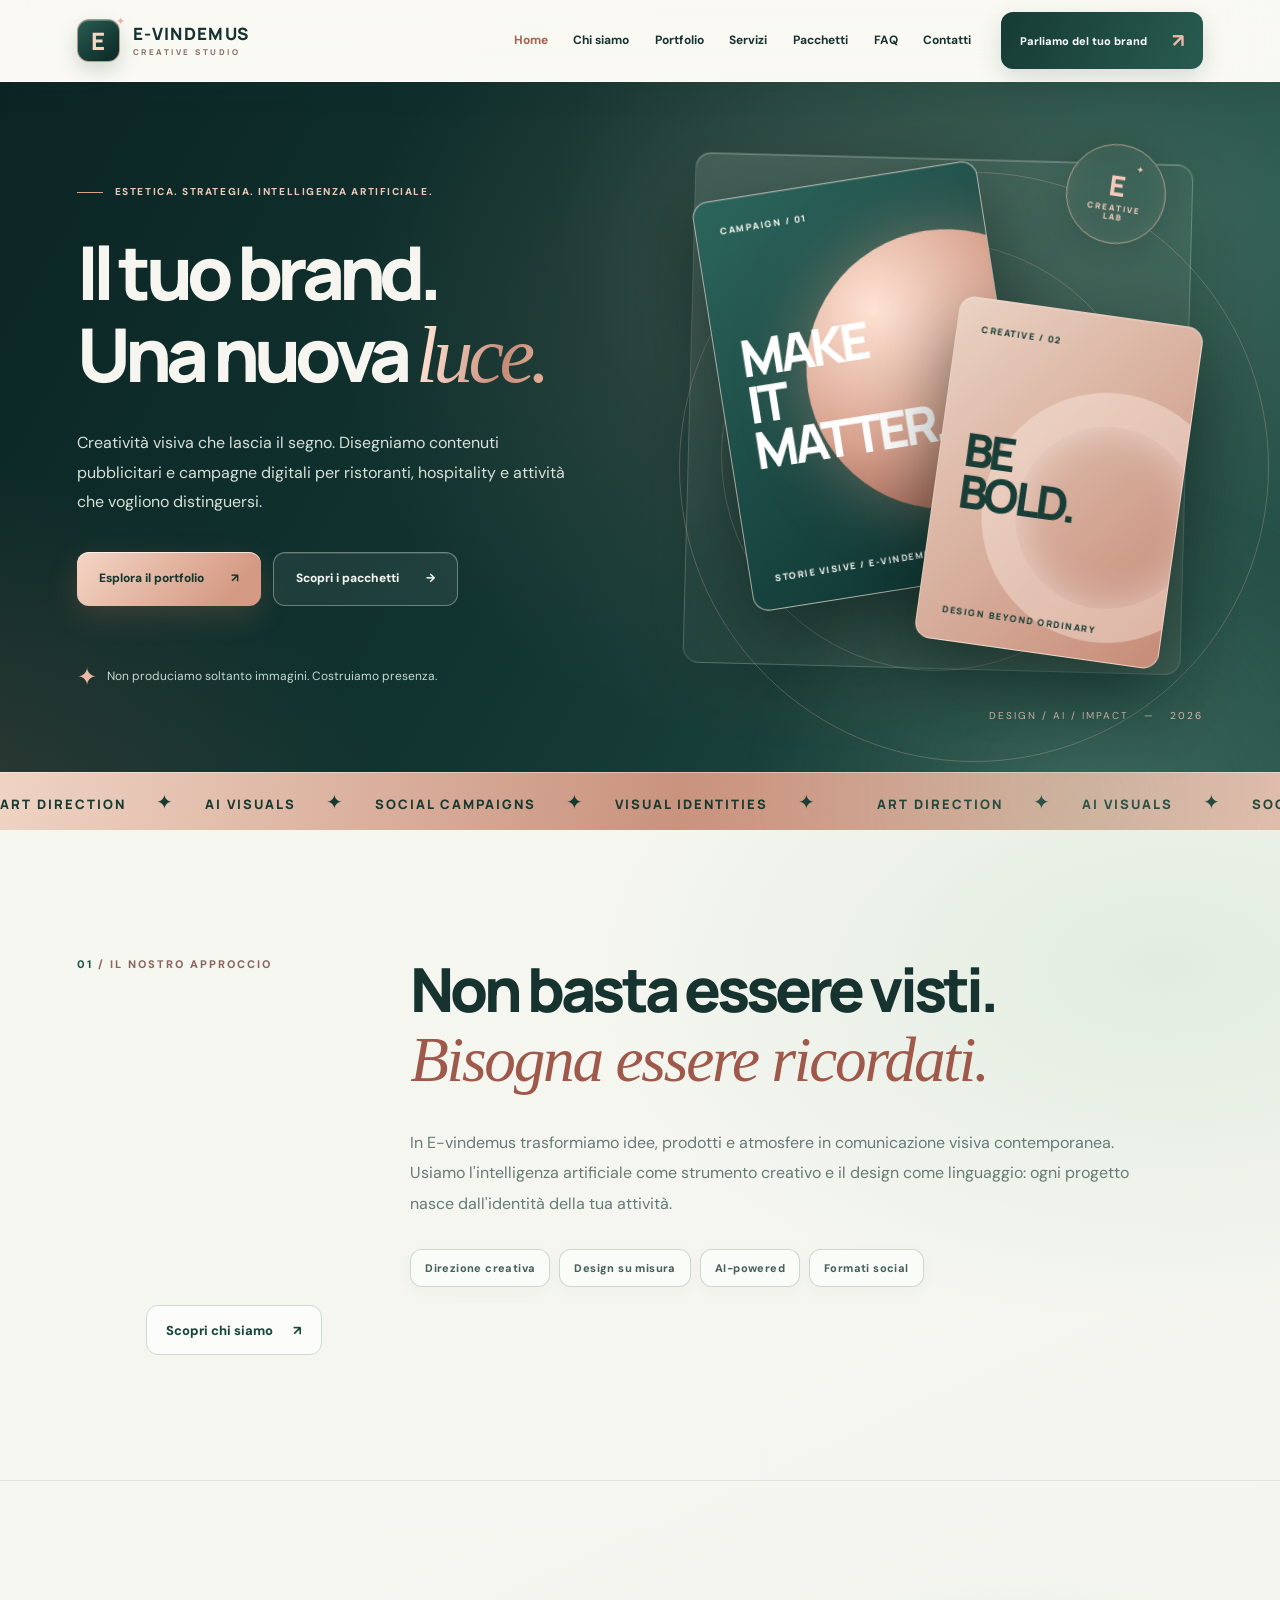
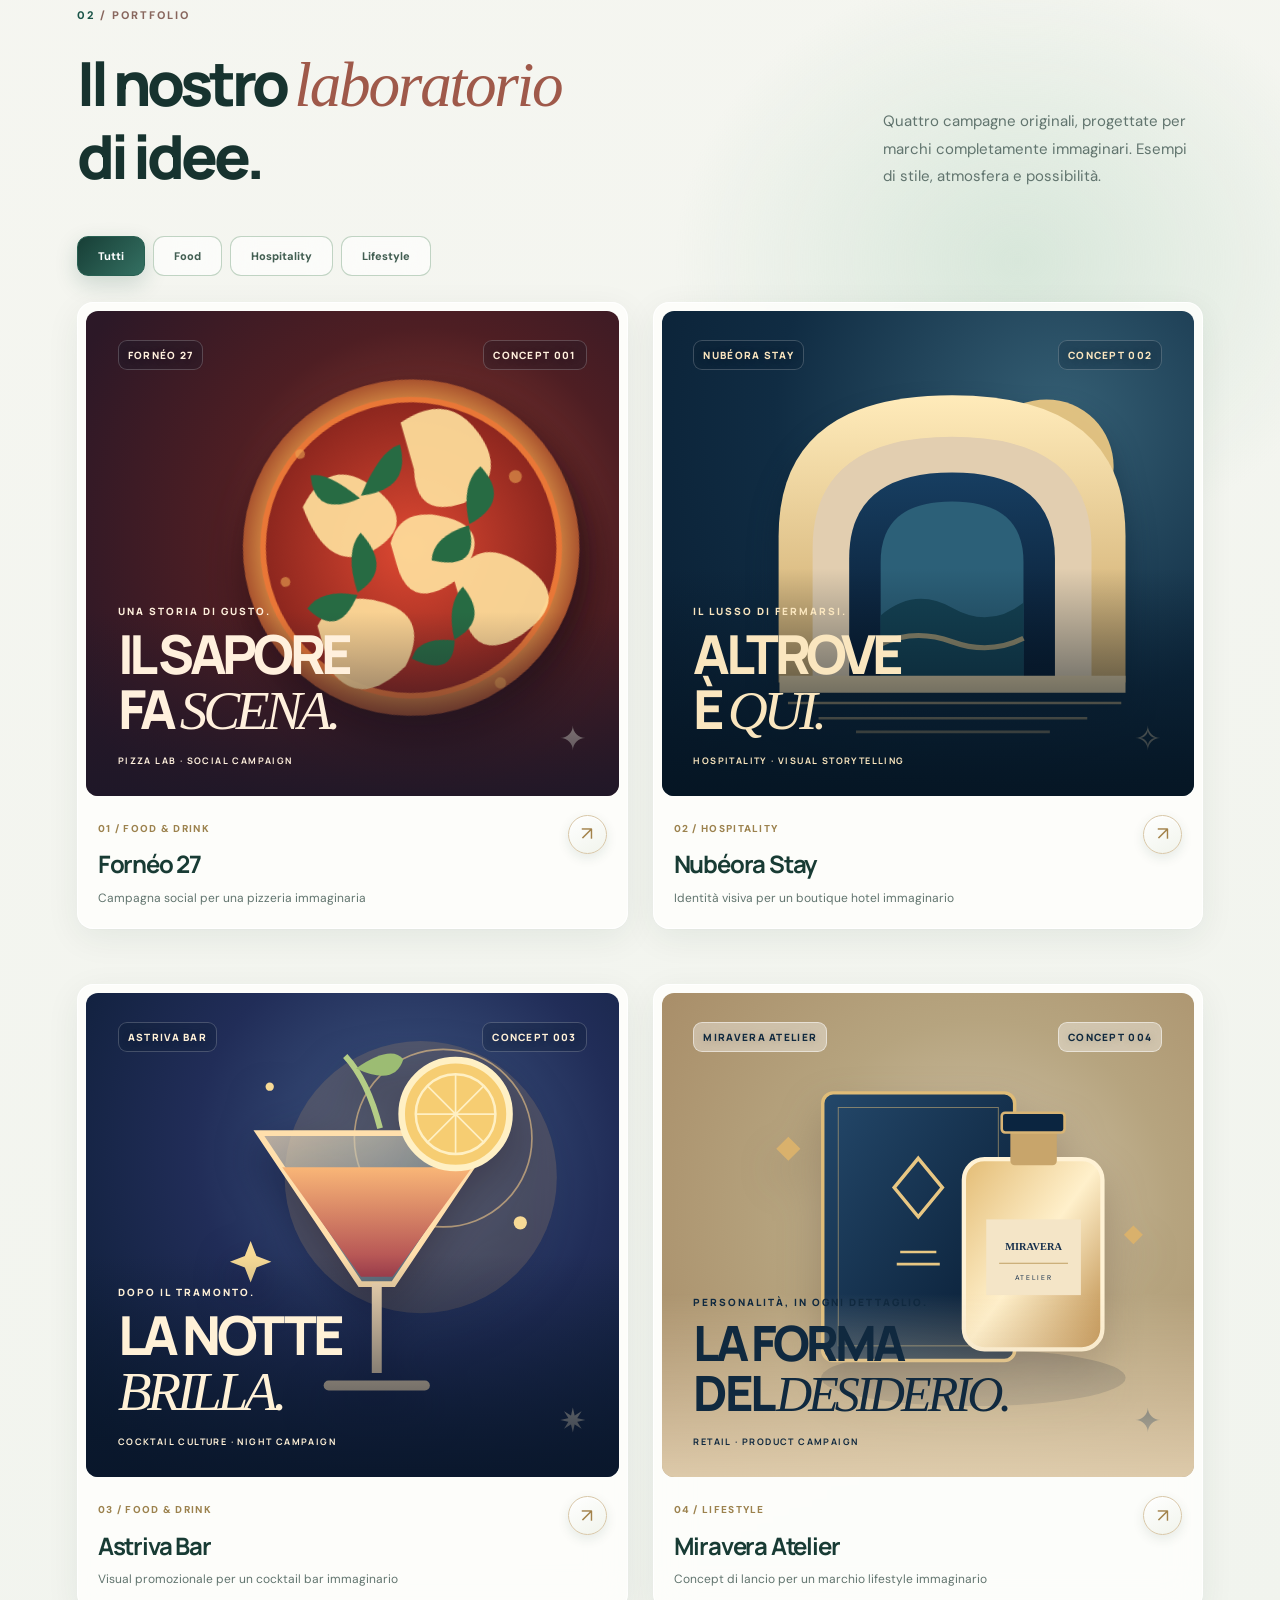
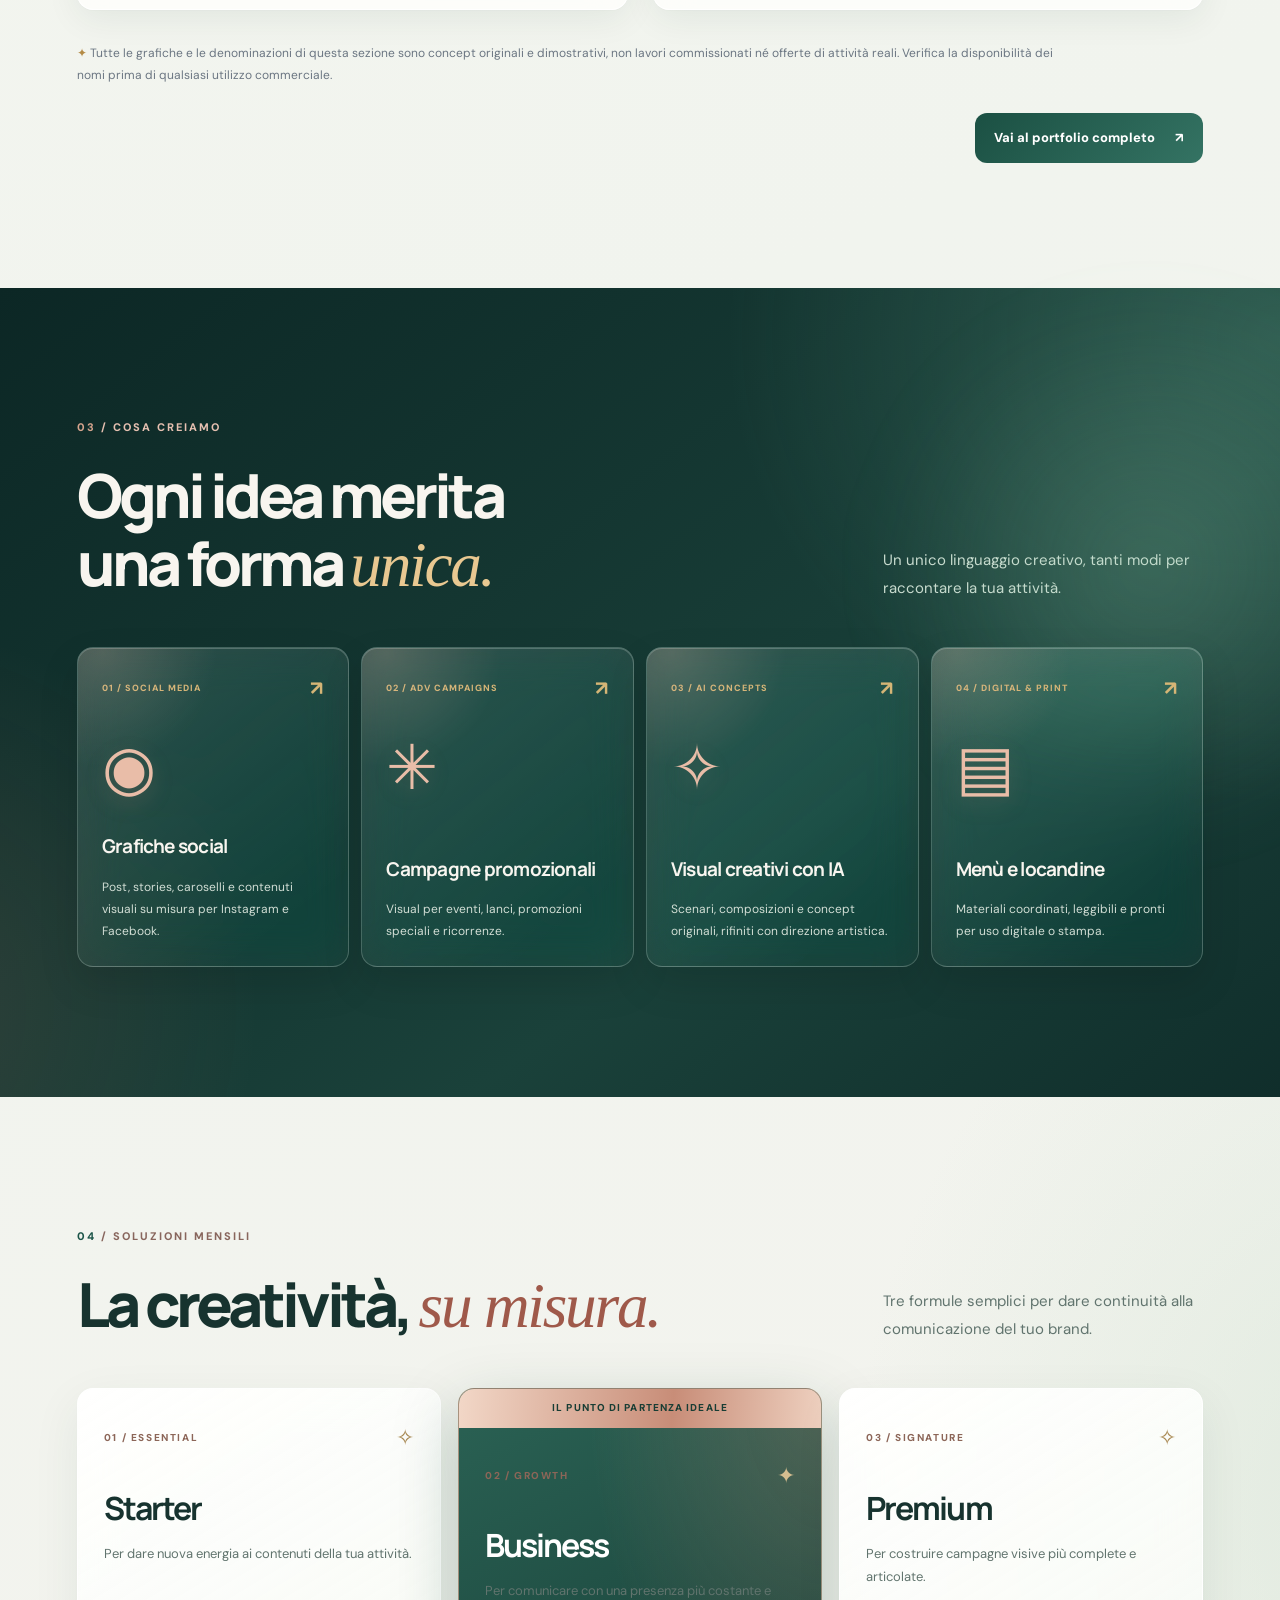
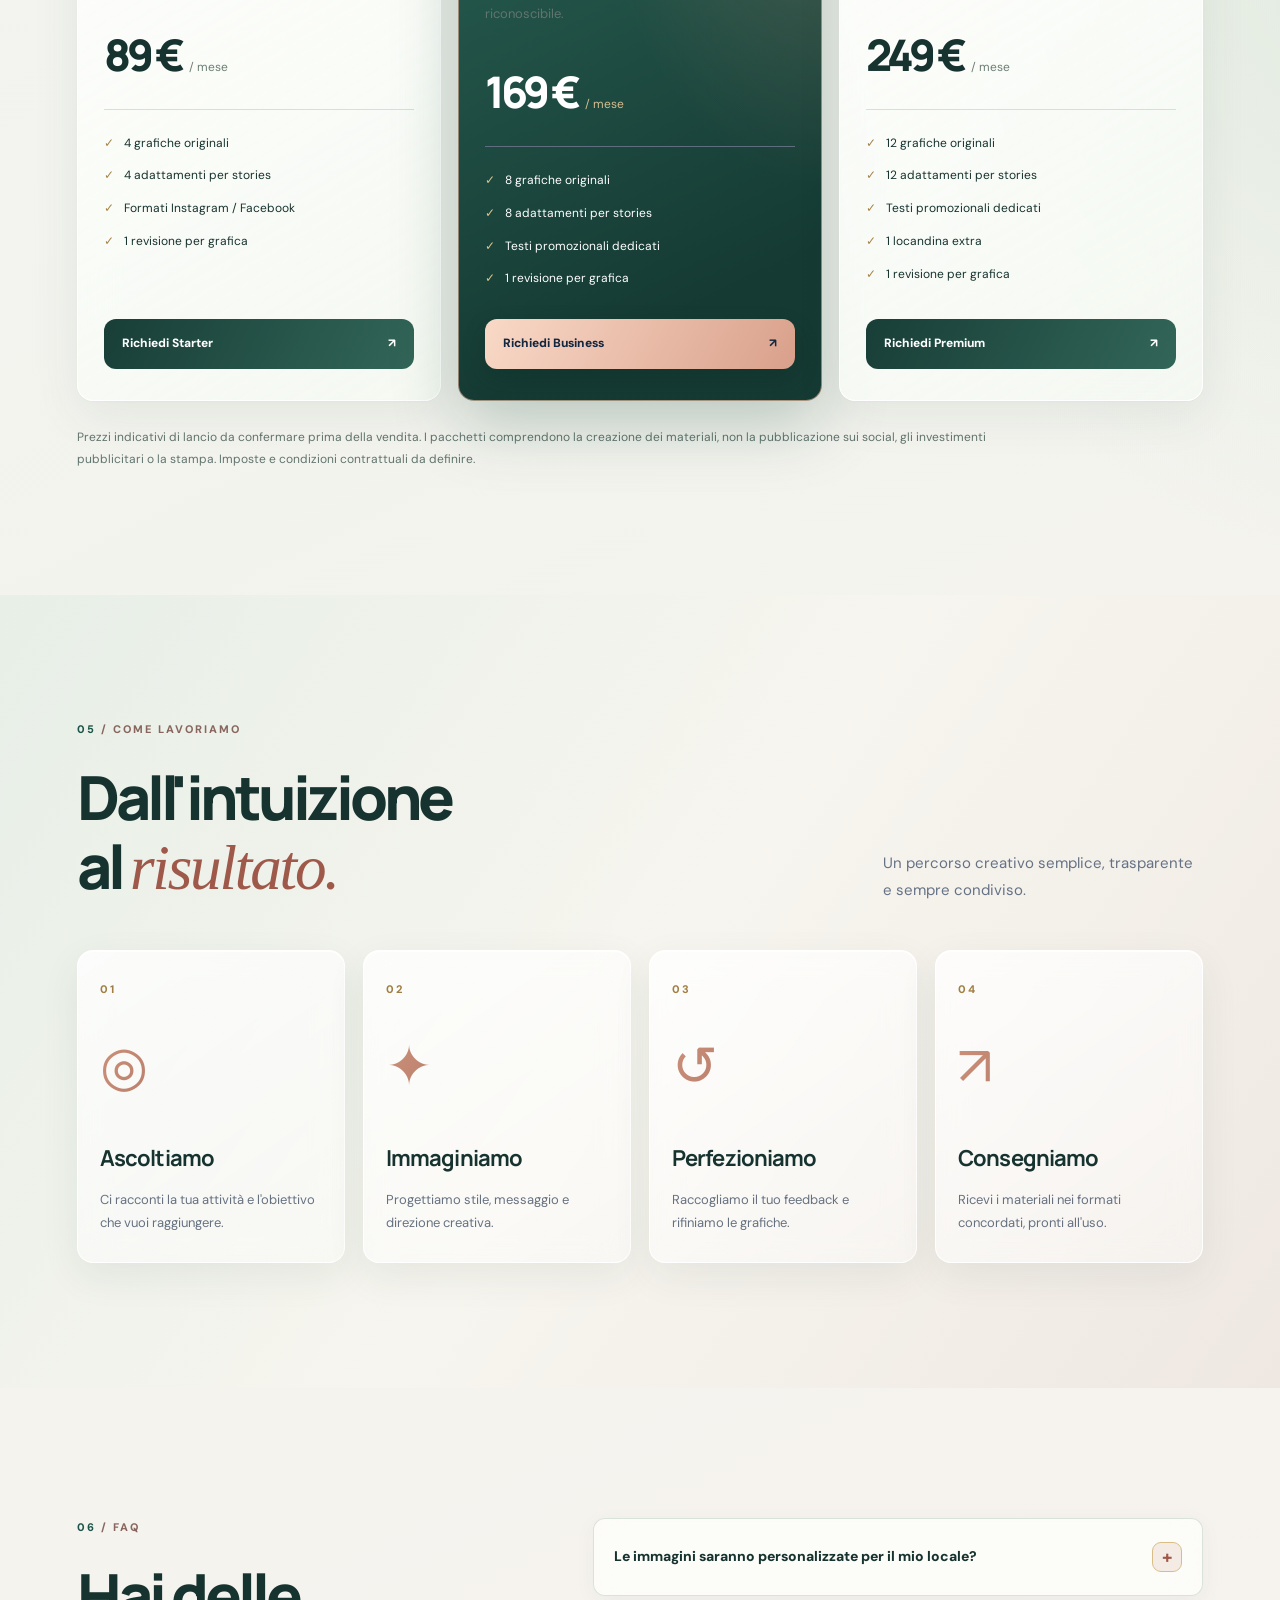
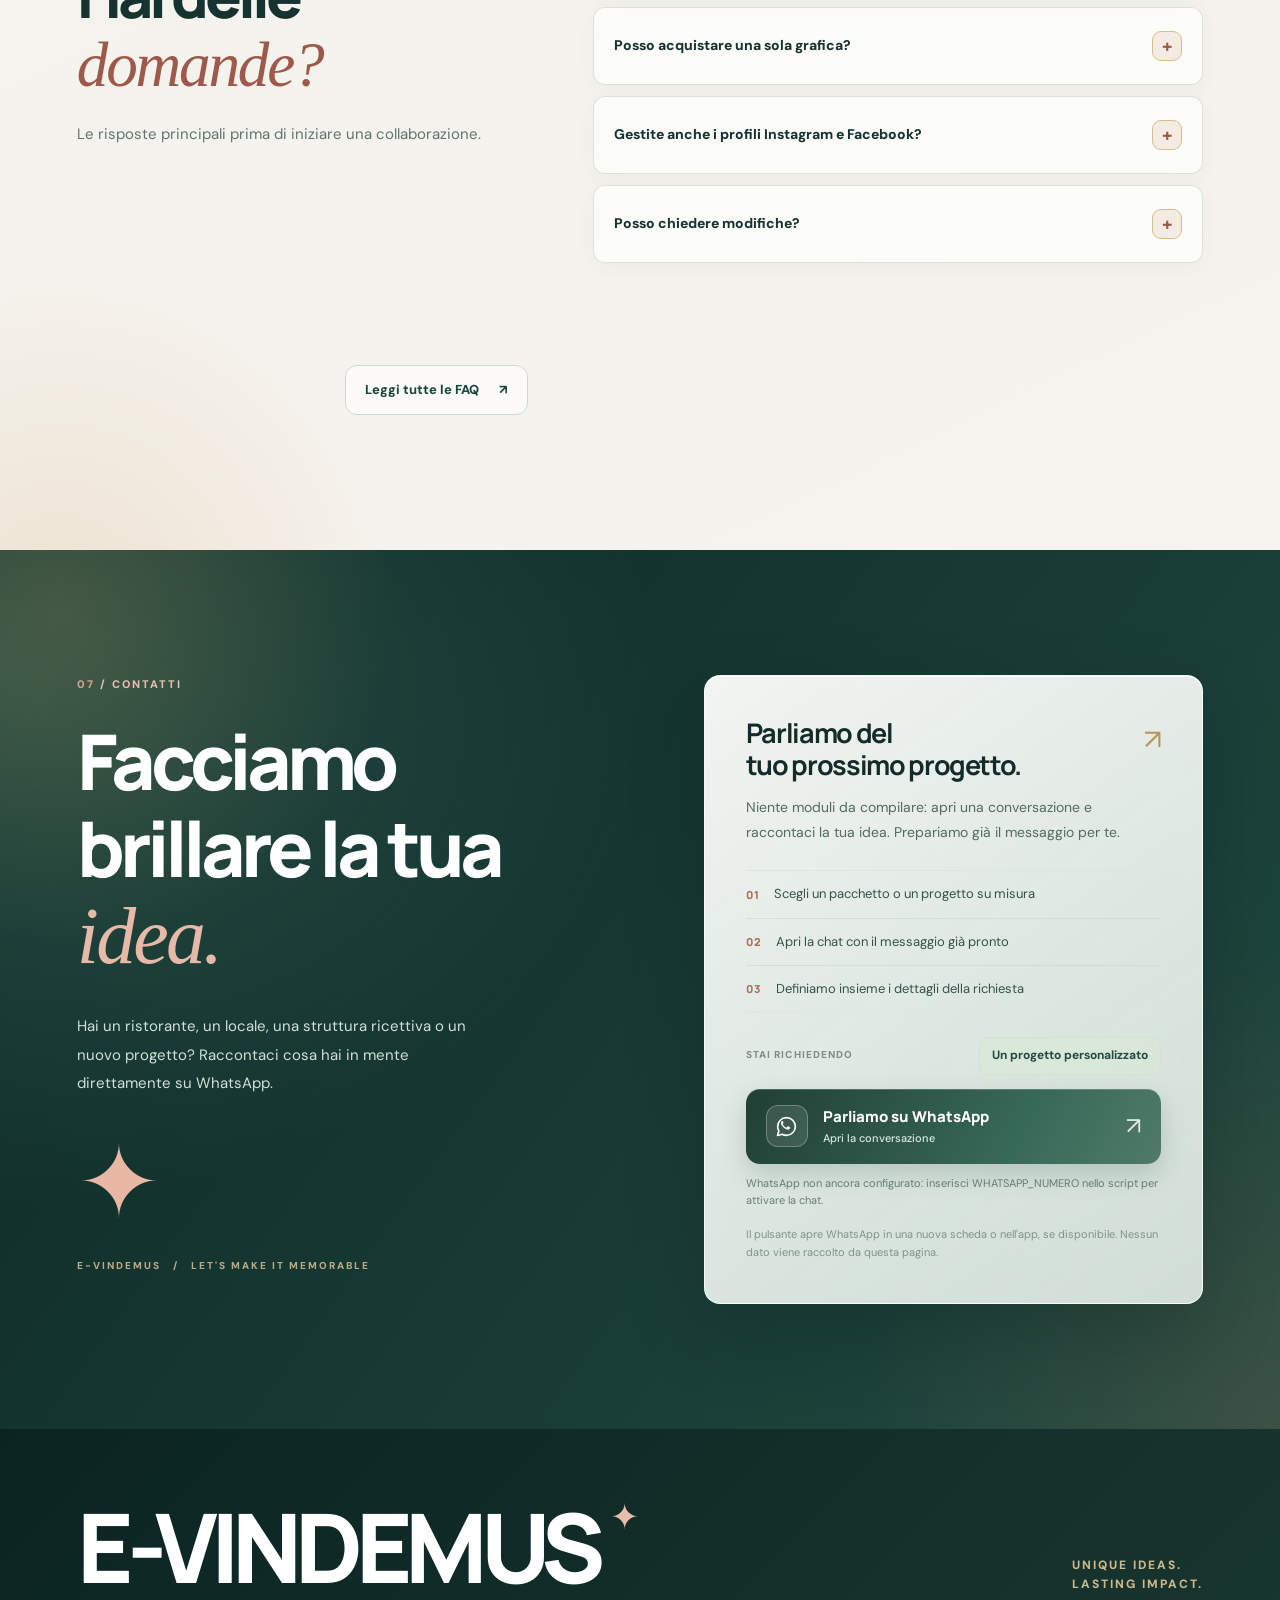
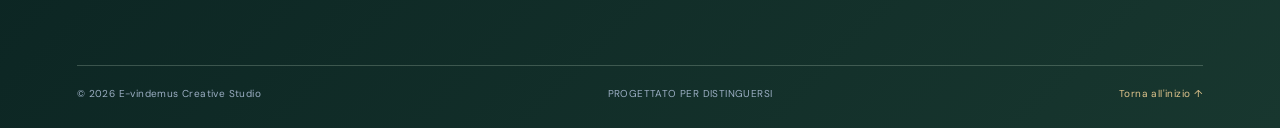
==== commit af142331: "feat: create About, Portfolio, FAQ and Contacts pages with navigation" ====
--- a/index.html
+++ b/index.html
@@ -10,6 +10,7 @@
 <meta property="og:description" content="Creatività, design e IA per valorizzare la comunicazione della tua attività.">
 <title>E-vindemus | Creative Studio</title>
 <style>html{scroll-behavior:smooth}body{margin:0;background:#f7f5ef}</style>
+<link rel="stylesheet" href="assets/pages.css">
 </head>
 <body>
 <!-- E-vindemus | Sito statico per GitHub Pages.
@@ -17,15 +18,22 @@
 <link rel="preconnect" href="https://fonts.googleapis.com">
 <link rel="preconnect" href="https://fonts.gstatic.com" crossorigin>
 <link href="https://fonts.googleapis.com/css2?family=DM+Sans:wght@400;500;600;700;800&family=Manrope:wght@400;500;600;700;800&display=swap" rel="stylesheet">
+<script src="assets/config.js"></script>
 <div id="ev-vindemus">
   <header class="ev-header">
-    <a class="ev-brand" href="#ev-home" aria-label="E-vindemus: torna all'inizio"><span class="ev-monogram">E<span>✦</span></span><span class="ev-wordmark">E-VINDEMUS<small>CREATIVE STUDIO</small></span></a>
-    <nav class="ev-nav" id="ev-navigation" aria-label="Navigazione principale">
-      <a href="#ev-progetti">Portfolio</a><a href="#ev-servizi">Servizi</a><a href="#ev-pacchetti">Pacchetti</a><a href="#ev-metodo">Metodo</a>
-    </nav>
-    <a class="ev-header-cta" href="#ev-contatti">Parliamo del tuo brand <span aria-hidden="true">↗</span></a>
-    <button class="ev-menu-toggle" type="button" aria-expanded="false" aria-controls="ev-navigation" aria-label="Apri il menu">☰</button>
-  </header>
+<a class="ev-brand" href="index.html" aria-label="E-vindemus: torna alla homepage"><span class="ev-monogram">E<span>✦</span></span><span class="ev-wordmark">E-VINDEMUS<small>CREATIVE STUDIO</small></span></a>
+<nav class="ev-nav" id="ev-navigation" aria-label="Navigazione principale">
+<a href="index.html" aria-current="page">Home</a>
+<a href="chi-siamo.html">Chi siamo</a>
+<a href="portfolio.html">Portfolio</a>
+<a href="index.html#ev-servizi">Servizi</a>
+<a href="index.html#ev-pacchetti">Pacchetti</a>
+<a href="faq.html">FAQ</a>
+<a href="contatti.html">Contatti</a>
+</nav>
+<a class="ev-header-cta" href="contatti.html">Parliamo del tuo brand <span aria-hidden="true">↗</span></a>
+<button class="ev-menu-toggle" type="button" aria-expanded="false" aria-controls="ev-navigation" aria-label="Apri il menu">☰</button>
+</header>
 
   <main>
     <section class="ev-hero" id="ev-home">
@@ -35,7 +43,7 @@
           <div class="ev-kicker ev-gold"><span class="ev-kicker-line"></span> ESTETICA. STRATEGIA. INTELLIGENZA ARTIFICIALE.</div>
           <h1>Il tuo brand.<br>Una nuova <em>luce.</em></h1>
           <p>Creatività visiva che lascia il segno. Disegniamo contenuti pubblicitari e campagne digitali per ristoranti, hospitality e attività che vogliono distinguersi.</p>
-          <div class="ev-hero-actions"><a class="ev-btn ev-btn-gold" href="#ev-progetti">Esplora il portfolio <span>↗</span></a><a class="ev-btn ev-btn-line" href="#ev-pacchetti">Scopri i pacchetti <span>→</span></a></div>
+          <div class="ev-hero-actions"><a class="ev-btn ev-btn-gold" href="portfolio.html">Esplora il portfolio <span>↗</span></a><a class="ev-btn ev-btn-line" href="#ev-pacchetti">Scopri i pacchetti <span>→</span></a></div>
           <div class="ev-hero-under"><span class="ev-sparkle">✦</span> Non produciamo soltanto immagini. Costruiamo presenza.</div>
         </div>
         <div class="ev-hero-composition" aria-label="Composizione grafica originale E-vindemus">
@@ -52,7 +60,7 @@
     <section class="ev-intro ev-layout" id="ev-chi-siamo">
       <div class="ev-section-label"><span>01</span> / IL NOSTRO APPROCCIO</div>
       <div class="ev-intro-content ev-reveal"><h2>Non basta essere visti.<br><em>Bisogna essere ricordati.</em></h2><p>In E-vindemus trasformiamo idee, prodotti e atmosfere in comunicazione visiva contemporanea. Usiamo l'intelligenza artificiale come strumento creativo e il design come linguaggio: ogni progetto nasce dall'identità della tua attività.</p><div class="ev-chips"><span>Direzione creativa</span><span>Design su misura</span><span>AI-powered</span><span>Formati social</span></div></div>
-    </section>
+    <div class="ev-layout ev-section-more"><a class="ev-page-button ev-page-button--line" href="chi-siamo.html">Scopri chi siamo <span aria-hidden="true">↗</span></a></div></section>
 
     <section class="ev-portfolio ev-layout" id="ev-progetti">
       <div class="ev-heading-row ev-reveal"><div><div class="ev-section-label"><span>02</span> / PORTFOLIO</div><h2>Il nostro <em>laboratorio</em><br>di idee.</h2></div><p>Quattro campagne originali, progettate per marchi completamente immaginari. Esempi di stile, atmosfera e possibilità.</p></div>
@@ -64,7 +72,7 @@
         <article class="ev-project ev-reveal" data-category="lifestyle"><div class="ev-art ev-art-retail"><div class="ev-art-top"><span>MIRAVERA ATELIER</span><span>CONCEPT 004</span></div><svg class="ev-retail-illustration" viewBox="0 0 520 520" role="img" aria-label="Illustrazione originale di una confezione di prodotto luxury con dettagli blu e oro"><defs><linearGradient id="ev-bottle" x2="1" y2="1"><stop stop-color="#e3bc75"/><stop offset=".5" stop-color="#fff0cb"/><stop offset="1" stop-color="#b98743"/></linearGradient><linearGradient id="ev-box" x2="1" y2="1"><stop stop-color="#24486a"/><stop offset="1" stop-color="#071b32"/></linearGradient></defs><ellipse cx="270" cy="425" rx="177" ry="33" fill="#091728" opacity=".25"/><rect x="95" y="94" width="223" height="311" rx="12" fill="url(#ev-box)" stroke="#dfbc78" stroke-width="4"/><rect x="113" y="111" width="186" height="277" fill="none" stroke="#dfbc78" opacity=".6"/><path d="M206 170l28 34-28 34-28-34z" fill="none" stroke="#e8c783" stroke-width="4"/><path d="M185 279h42M181 293h50" stroke="#e8c783" stroke-width="3"/><rect x="259" y="171" width="161" height="221" rx="24" fill="url(#ev-bottle)" stroke="#fff2d5" stroke-width="5"/><rect x="313" y="135" width="54" height="43" rx="5" fill="#c8a56b"/><rect x="303" y="117" width="73" height="23" rx="4" fill="#0b2540" stroke="#d8b475" stroke-width="3"/><rect x="285" y="241" width="110" height="88" fill="#f4e5c7"/><text x="340" y="276" text-anchor="middle" font-size="12" fill="#152f4c" font-family="Georgia" font-weight="bold">MIRAVERA</text><path d="M300 292h80" stroke="#b99554"/><text x="340" y="311" text-anchor="middle" font-size="8" letter-spacing="2" fill="#152f4c">ATELIER</text><path d="M55 145l14 14-14 14-14-14zM456 248l11 11-11 11-11-11z" fill="#d9b16c"/></svg><div class="ev-art-text"><small>PERSONALITÀ, IN OGNI DETTAGLIO.</small><strong>LA FORMA<br>DEL <i>DESIDERIO.</i></strong><span>RETAIL · PRODUCT CAMPAIGN</span></div><div class="ev-art-corner">✦</div></div><div class="ev-project-info"><div><span>04 / LIFESTYLE</span><h3>Miravera Atelier</h3><p>Concept di lancio per un marchio lifestyle immaginario</p></div><span class="ev-project-arrow">↗</span></div></article>
       </div>
       <p class="ev-portfolio-disclaimer"><span>✦</span> Tutte le grafiche e le denominazioni di questa sezione sono concept originali e dimostrativi, non lavori commissionati né offerte di attività reali. Verifica la disponibilità dei nomi prima di qualsiasi utilizzo commerciale.</p>
-    </section>
+    <div class="ev-section-more"><a class="ev-page-button" href="portfolio.html">Vai al portfolio completo <span aria-hidden="true">↗</span></a></div></section>
 
     <section class="ev-services" id="ev-servizi"><div class="ev-layout"><div class="ev-heading-row ev-reveal"><div><div class="ev-section-label ev-light-label"><span>03</span> / COSA CREIAMO</div><h2>Ogni idea merita<br>una forma <em>unica.</em></h2></div><p>Un unico linguaggio creativo, tanti modi per raccontare la tua attività.</p></div><div class="ev-services-grid">
       <article class="ev-service"><div class="ev-service-head"><span>01 / SOCIAL MEDIA</span><span>↗</span></div><div class="ev-service-icon">◉</div><h3>Grafiche social</h3><p>Post, stories, caroselli e contenuti visuali su misura per Instagram e Facebook.</p></article>
@@ -74,14 +82,14 @@
     </div></div></section>
 
     <section class="ev-pricing ev-layout" id="ev-pacchetti"><div class="ev-heading-row ev-reveal"><div><div class="ev-section-label"><span>04</span> / SOLUZIONI MENSILI</div><h2>La creatività, <em>su misura.</em></h2></div><p>Tre formule semplici per dare continuità alla comunicazione del tuo brand.</p></div><div class="ev-price-grid">
-      <article class="ev-plan"><div class="ev-plan-title"><small>01 / ESSENTIAL</small><span>✧</span></div><h3>Starter</h3><p>Per dare nuova energia ai contenuti della tua attività.</p><div class="ev-price"><strong>89 €</strong><span>/ mese</span></div><div class="ev-rule"></div><ul><li>4 grafiche originali</li><li>4 adattamenti per stories</li><li>Formati Instagram / Facebook</li><li>1 revisione per grafica</li></ul><a href="#ev-contatti" class="ev-plan-btn" data-plan="Starter">Richiedi Starter <span>↗</span></a></article>
-      <article class="ev-plan ev-plan-highlight"><div class="ev-plan-badge">IL PUNTO DI PARTENZA IDEALE</div><div class="ev-plan-title"><small>02 / GROWTH</small><span>✦</span></div><h3>Business</h3><p>Per comunicare con una presenza più costante e riconoscibile.</p><div class="ev-price"><strong>169 €</strong><span>/ mese</span></div><div class="ev-rule"></div><ul><li>8 grafiche originali</li><li>8 adattamenti per stories</li><li>Testi promozionali dedicati</li><li>1 revisione per grafica</li></ul><a href="#ev-contatti" class="ev-plan-btn" data-plan="Business">Richiedi Business <span>↗</span></a></article>
-      <article class="ev-plan"><div class="ev-plan-title"><small>03 / SIGNATURE</small><span>✧</span></div><h3>Premium</h3><p>Per costruire campagne visive più complete e articolate.</p><div class="ev-price"><strong>249 €</strong><span>/ mese</span></div><div class="ev-rule"></div><ul><li>12 grafiche originali</li><li>12 adattamenti per stories</li><li>Testi promozionali dedicati</li><li>1 locandina extra</li><li>1 revisione per grafica</li></ul><a href="#ev-contatti" class="ev-plan-btn" data-plan="Premium">Richiedi Premium <span>↗</span></a></article>
+      <article class="ev-plan"><div class="ev-plan-title"><small>01 / ESSENTIAL</small><span>✧</span></div><h3>Starter</h3><p>Per dare nuova energia ai contenuti della tua attività.</p><div class="ev-price"><strong>89 €</strong><span>/ mese</span></div><div class="ev-rule"></div><ul><li>4 grafiche originali</li><li>4 adattamenti per stories</li><li>Formati Instagram / Facebook</li><li>1 revisione per grafica</li></ul><a href="contatti.html?piano=Starter" class="ev-plan-btn" data-plan="Starter">Richiedi Starter <span>↗</span></a></article>
+      <article class="ev-plan ev-plan-highlight"><div class="ev-plan-badge">IL PUNTO DI PARTENZA IDEALE</div><div class="ev-plan-title"><small>02 / GROWTH</small><span>✦</span></div><h3>Business</h3><p>Per comunicare con una presenza più costante e riconoscibile.</p><div class="ev-price"><strong>169 €</strong><span>/ mese</span></div><div class="ev-rule"></div><ul><li>8 grafiche originali</li><li>8 adattamenti per stories</li><li>Testi promozionali dedicati</li><li>1 revisione per grafica</li></ul><a href="contatti.html?piano=Business" class="ev-plan-btn" data-plan="Business">Richiedi Business <span>↗</span></a></article>
+      <article class="ev-plan"><div class="ev-plan-title"><small>03 / SIGNATURE</small><span>✧</span></div><h3>Premium</h3><p>Per costruire campagne visive più complete e articolate.</p><div class="ev-price"><strong>249 €</strong><span>/ mese</span></div><div class="ev-rule"></div><ul><li>12 grafiche originali</li><li>12 adattamenti per stories</li><li>Testi promozionali dedicati</li><li>1 locandina extra</li><li>1 revisione per grafica</li></ul><a href="contatti.html?piano=Premium" class="ev-plan-btn" data-plan="Premium">Richiedi Premium <span>↗</span></a></article>
     </div><p class="ev-pricing-note">Prezzi indicativi di lancio da confermare prima della vendita. I pacchetti comprendono la creazione dei materiali, non la pubblicazione sui social, gli investimenti pubblicitari o la stampa. Imposte e condizioni contrattuali da definire.</p></section>
 
     <section class="ev-process" id="ev-metodo"><div class="ev-layout"><div class="ev-section-label"><span>05</span> / COME LAVORIAMO</div><div class="ev-heading-row ev-reveal"><h2>Dall'intuizione<br>al <em>risultato.</em></h2><p>Un percorso creativo semplice, trasparente e sempre condiviso.</p></div><div class="ev-steps"><article><span>01</span><div class="ev-step-mark">◎</div><h3>Ascoltiamo</h3><p>Ci racconti la tua attività e l'obiettivo che vuoi raggiungere.</p></article><article><span>02</span><div class="ev-step-mark">✦</div><h3>Immaginiamo</h3><p>Progettiamo stile, messaggio e direzione creativa.</p></article><article><span>03</span><div class="ev-step-mark">↺</div><h3>Perfezioniamo</h3><p>Raccogliamo il tuo feedback e rifiniamo le grafiche.</p></article><article><span>04</span><div class="ev-step-mark">↗</div><h3>Consegniamo</h3><p>Ricevi i materiali nei formati concordati, pronti all'uso.</p></article></div></div></section>
 
-    <section class="ev-faq ev-layout" id="ev-faq"><div><div class="ev-section-label"><span>06</span> / FAQ</div><h2>Hai delle <em>domande?</em></h2><p>Le risposte principali prima di iniziare una collaborazione.</p></div><div class="ev-faq-items"><details><summary>Le immagini saranno personalizzate per il mio locale?<span>+</span></summary><p>Sì. Ogni proposta viene adattata al tuo brand, alla tua identità visiva e ai materiali che ci fornisci. Per rappresentare piatti e ambienti reali preferiamo usare foto autentiche.</p></details><details><summary>Posso acquistare una sola grafica?<span>+</span></summary><p>Sì, possiamo valutare singole locandine, eventi, promozioni e materiali su preventivo.</p></details><details><summary>Gestite anche i profili Instagram e Facebook?<span>+</span></summary><p>I pacchetti indicati comprendono la progettazione e la consegna delle grafiche, ma non la pubblicazione o la gestione continuativa dei profili.</p></details><details><summary>Posso chiedere modifiche?<span>+</span></summary><p>È prevista una revisione per ogni grafica. Eventuali ulteriori interventi vengono preventivati separatamente.</p></details></div></section>
+    <section class="ev-faq ev-layout" id="ev-faq"><div><div class="ev-section-label"><span>06</span> / FAQ</div><h2>Hai delle <em>domande?</em></h2><p>Le risposte principali prima di iniziare una collaborazione.</p></div><div class="ev-faq-items"><details><summary>Le immagini saranno personalizzate per il mio locale?<span>+</span></summary><p>Sì. Ogni proposta viene adattata al tuo brand, alla tua identità visiva e ai materiali che ci fornisci. Per rappresentare piatti e ambienti reali preferiamo usare foto autentiche.</p></details><details><summary>Posso acquistare una sola grafica?<span>+</span></summary><p>Sì, possiamo valutare singole locandine, eventi, promozioni e materiali su preventivo.</p></details><details><summary>Gestite anche i profili Instagram e Facebook?<span>+</span></summary><p>I pacchetti indicati comprendono la progettazione e la consegna delle grafiche, ma non la pubblicazione o la gestione continuativa dei profili.</p></details><details><summary>Posso chiedere modifiche?<span>+</span></summary><p>È prevista una revisione per ogni grafica. Eventuali ulteriori interventi vengono preventivati separatamente.</p></details></div><div class="ev-section-more"><a class="ev-page-button ev-page-button--line" href="faq.html">Leggi tutte le FAQ <span aria-hidden="true">↗</span></a></div></section>
 
     <section class="ev-contact" id="ev-contatti">
       <div class="ev-layout ev-contact-grid">
@@ -126,7 +134,7 @@
       </div>
     </section>
   </main>
-  <footer class="ev-footer"><div class="ev-layout"><div class="ev-footer-top"><div class="ev-footer-name">E-VINDEMUS<span>✦</span></div><p>UNIQUE IDEAS.<br>LASTING IMPACT.</p></div><div class="ev-footer-bottom"><span>© <span id="ev-year">2026</span> E-vindemus Creative Studio</span><span>PROGETTATO PER DISTINGUERSI</span><a href="#ev-home">Torna all'inizio ↑</a></div></div></footer>
+  <footer class="ev-footer"><div class="ev-layout"><div class="ev-footer-top"><div class="ev-footer-name">E-VINDEMUS<span>✦</span></div><p>UNIQUE IDEAS.<br>LASTING IMPACT.</p></div><div class="ev-footer-bottom"><span>© <span id="ev-year">2026</span> E-vindemus Creative Studio</span><span>PROGETTATO PER DISTINGUERSI</span><a href="index.html">Torna all'inizio ↑</a></div></div></footer>
 </div>
 <style>
 #ev-vindemus{--navy:#08182c;--navy2:#102741;--navy3:#163657;--navy4:#214766;--gold:#d6b16e;--gold2:#f3dbab;--warm:#f7f4ed;--paper:#fffefa;--ink:#162942;--muted:#6d7988;--line:#e6e2d8;background:var(--warm);color:var(--ink);font:400 15px/1.65 'DM Sans',Arial,sans-serif;width:100%;overflow:hidden;isolation:isolate}
@@ -166,7 +174,7 @@
   // CONFIGURA PRIMA DI PUBBLICARE: inserisci il numero WhatsApp completo
   // del prefisso internazionale, SENZA +, zeri iniziali aggiunti o spazi.
   // Esempio puramente illustrativo: const WHATSAPP_NUMERO = '391234567890';
-  const WHATSAPP_NUMERO = '';
+  const WHATSAPP_NUMERO = (window.EV_CONFIG && window.EV_CONFIG.whatsappNumber) || '';
 
   // Solo per la versione incorporata: inserisci l'URL HTTPS del sito
   // pubblicato autonomamente (ad esempio con GitHub Pages).
--- a/assets/pages.css
+++ b/assets/pages.css
@@ -0,0 +1,70 @@
+
+/* E-vindemus — pagine interne: Verdigris Atelier / Liquid Glass */
+#ev-vindemus .ev-nav a[aria-current="page"]{color:#a56551;font-weight:800}
+#ev-vindemus .ev-inner-hero{min-height:370px;display:flex;align-items:center;position:relative;isolation:isolate;overflow:hidden;color:#f6f9f2;background:radial-gradient(ellipse 70% 100% at 92% 12%,rgba(107,159,136,.42),transparent 68%),radial-gradient(ellipse 80% 100% at -10% 110%,rgba(198,121,97,.18),transparent 70%),linear-gradient(118deg,#092421,#164139 65%,#295448)}
+#ev-vindemus .ev-inner-hero:before,#ev-vindemus .ev-inner-hero:after{content:"";position:absolute;border:1px solid rgba(248,238,217,.16);border-radius:50%;width:430px;height:430px;right:-105px;top:-85px;pointer-events:none}
+#ev-vindemus .ev-inner-hero:after{width:295px;height:295px;right:-30px;top:-20px;border-color:rgba(248,238,217,.25)}
+#ev-vindemus .ev-inner-hero .ev-layout{padding-top:78px;padding-bottom:88px;width:100%;z-index:1;position:relative}
+#ev-vindemus .ev-breadcrumb{display:flex;gap:9px;align-items:center;color:#d7e6dd;font-size:12px;margin-bottom:25px}
+#ev-vindemus .ev-breadcrumb a{color:#f8dfd3;text-decoration:underline;text-underline-offset:3px}
+#ev-vindemus .ev-page-kicker{font-size:11px;font-weight:800;letter-spacing:.18em;color:#edc0af;margin-bottom:18px}
+#ev-vindemus .ev-inner-hero h1{font-size:clamp(44px,5.8vw,83px);letter-spacing:-.078em;line-height:1.09;max-width:1030px;font-weight:800}
+#ev-vindemus .ev-inner-hero h1 em{font:italic 400 1.03em Georgia,serif;color:#f0c4b4}
+#ev-vindemus .ev-inner-hero p{max-width:730px;margin:23px 0 0;color:#dbe8e0;line-height:1.83;font-size:clamp(15px,1.35vw,18px)}
+#ev-vindemus .ev-page-section{padding-top:105px;padding-bottom:110px}
+#ev-vindemus .ev-page-section--soft{background:linear-gradient(140deg,#f5f8f2 0%,#efece5 100%)}
+#ev-vindemus .ev-page-lead{font-size:16px;line-height:1.9;color:#60776d;max-width:780px;margin:25px 0 0}
+#ev-vindemus .ev-feature-grid{display:grid;grid-template-columns:repeat(3,minmax(0,1fr));gap:19px;margin-top:40px}
+#ev-vindemus .ev-feature-card{border:1px solid rgba(255,255,255,.92);border-radius:16px;min-height:255px;padding:29px;background:linear-gradient(137deg,rgba(255,255,255,.90),rgba(242,248,241,.76));box-shadow:0 15px 43px rgba(20,63,48,.08);backdrop-filter:blur(18px);-webkit-backdrop-filter:blur(18px)}
+#ev-vindemus .ev-feature-card .ev-feature-index{display:block;color:#af715e;font-size:12px;font-weight:800;margin-bottom:35px;letter-spacing:.1em}
+#ev-vindemus .ev-feature-card h3{font-size:22px;letter-spacing:-.045em;margin-bottom:11px}
+#ev-vindemus .ev-feature-card p{font-size:14px;color:#60766d;line-height:1.8}
+#ev-vindemus .ev-story{display:grid;grid-template-columns:1fr .88fr;align-items:center;gap:7%}
+#ev-vindemus .ev-story p{color:#5f746c;line-height:1.9;margin:24px 0;font-size:16px}
+#ev-vindemus .ev-story-art{height:390px;overflow:hidden;border-radius:16px;display:flex;align-items:center;justify-content:center;position:relative;background:radial-gradient(circle at 78% 24%,#91b4a0,transparent 46%),linear-gradient(135deg,#245c50,#0e302b)}
+#ev-vindemus .ev-story-art:before,#ev-vindemus .ev-story-art:after{content:"";position:absolute;width:310px;height:310px;border:1px solid rgba(250,213,188,.45);border-radius:50%}
+#ev-vindemus .ev-story-art:after{width:240px;height:240px;border-color:rgba(250,213,188,.65)}
+#ev-vindemus .ev-story-art strong{color:#f6decf;font:800 clamp(90px,13vw,160px)/1 'Manrope',sans-serif;position:relative;z-index:1}
+#ev-vindemus .ev-story-art small{position:absolute;left:25px;bottom:25px;letter-spacing:.16em;color:#f0ccba;font-weight:800;font-size:10px}
+#ev-vindemus .ev-page-actions{display:flex;gap:12px;flex-wrap:wrap;margin-top:32px}
+#ev-vindemus .ev-page-button{display:inline-flex;justify-content:space-between;align-items:center;gap:20px;min-height:50px;padding:13px 19px;background:linear-gradient(135deg,#1b5043,#347363);border-radius:12px;color:#fff!important;font-size:13px;font-weight:800;transition:transform .24s,box-shadow .24s}
+#ev-vindemus .ev-page-button:hover{transform:translateY(-2px);box-shadow:0 12px 28px rgba(20,68,48,.22)}
+#ev-vindemus .ev-page-button--line{border:1px solid #cbdccf;background:rgba(255,255,255,.7);color:#17473b!important}
+#ev-vindemus .ev-page-cta{padding:77px 0;color:#fff;background:linear-gradient(112deg,#0b302b,#285c4e)}
+#ev-vindemus .ev-page-cta .ev-layout{display:flex;justify-content:space-between;align-items:center;gap:32px}
+#ev-vindemus .ev-page-cta h2{font-size:clamp(33px,4.2vw,58px)}
+#ev-vindemus .ev-page-cta h2 em{color:#edbead}
+#ev-vindemus .ev-page-cta p{color:#d0e3d8;font-size:15px;margin:13px 0 0;max-width:560px}
+#ev-vindemus .ev-page-cta .ev-page-button{background:#f7e4d7;color:#17372e!important;white-space:nowrap}
+#ev-vindemus .ev-section-more{display:flex;justify-content:flex-end;margin-top:26px}
+#ev-vindemus .ev-portfolio--page{padding-top:83px;padding-bottom:100px}
+#ev-vindemus .ev-portfolio--page .ev-heading-row{margin-bottom:35px}
+#ev-vindemus .ev-concept-grid{display:grid;grid-template-columns:repeat(4,1fr);gap:14px;margin-top:35px}
+#ev-vindemus .ev-concept-grid article{padding:22px 20px;background:rgba(255,255,255,.65);border:1px solid #d7e2d9;border-radius:14px}
+#ev-vindemus .ev-concept-grid h3{font-size:15px;margin-bottom:8px}
+#ev-vindemus .ev-concept-grid p{font-size:13px;color:#60766e;line-height:1.7}
+#ev-vindemus .ev-faq-group{display:grid;grid-template-columns:235px minmax(0,1fr);gap:43px;margin-top:45px}
+#ev-vindemus .ev-faq-group h3{color:#215649;font-size:16px;letter-spacing:-.03em;margin:8px 0}
+#ev-vindemus .ev-faq-group .ev-faq-questions{border-top:1px solid #d7e2da}
+#ev-vindemus .ev-faq-group details{border-bottom:1px solid #d7e2da}
+#ev-vindemus .ev-faq-group summary{display:flex;align-items:center;justify-content:space-between;gap:16px;list-style:none;cursor:pointer;padding:22px 4px;font:800 16px/1.5 'Manrope',sans-serif}
+#ev-vindemus .ev-faq-group summary::-webkit-details-marker{display:none}
+#ev-vindemus .ev-faq-group summary span{font-size:22px;color:#ac715d;transition:transform .2s}
+#ev-vindemus .ev-faq-group details[open] summary span{transform:rotate(45deg)}
+#ev-vindemus .ev-faq-group details p{padding:0 36px 22px 4px;color:#597166;line-height:1.9;font-size:14px}
+#ev-vindemus .ev-contact--page{padding-top:80px;padding-bottom:90px}
+#ev-vindemus .ev-contact--page .ev-contact-copy h2{font-size:clamp(39px,5vw,69px)}
+#ev-vindemus .ev-plan-choices{display:flex;gap:10px;flex-wrap:wrap;margin-top:30px}
+#ev-vindemus .ev-plan-choices a{display:inline-flex;align-items:center;border:1px solid #cadfd0;background:rgba(255,255,255,.84);color:#214c41;padding:12px 16px;border-radius:12px;font-size:12px;font-weight:800;transition:background .24s}
+#ev-vindemus .ev-plan-choices a:hover,#ev-vindemus .ev-plan-choices a[aria-current="true"]{background:#245d4d;border-color:#245d4d;color:#fff}
+#ev-vindemus .ev-contact-checklist{display:grid;grid-template-columns:repeat(3,1fr);gap:17px}
+#ev-vindemus .ev-contact-checklist article{padding:26px;background:rgba(255,255,255,.65);border:1px solid #d9e4d9;border-radius:16px}
+#ev-vindemus .ev-contact-checklist strong{color:#ac6b56;font-size:13px}
+#ev-vindemus .ev-contact-checklist h3{font-size:20px;margin:15px 0 10px}
+#ev-vindemus .ev-contact-checklist p{font-size:13px;color:#60786c;line-height:1.8}
+#ev-vindemus .ev-nav a{white-space:nowrap}
+@media(max-width:1310px){#ev-vindemus .ev-header-cta{display:none}#ev-vindemus .ev-nav{gap:13px}}
+@media(max-width:1030px){#ev-vindemus .ev-nav{display:none;position:absolute;top:100%;right:4%;left:4%;padding:20px;background:rgba(248,249,244,.98);border:1px solid #d4e2d7;border-radius:16px;flex-direction:column;align-items:stretch;box-shadow:0 20px 50px rgba(21,55,43,.16)}#ev-vindemus .ev-nav.ev-open{display:flex}#ev-vindemus .ev-menu-toggle{display:block;margin-left:auto}#ev-vindemus .ev-feature-grid,#ev-vindemus .ev-contact-checklist{grid-template-columns:repeat(2,1fr)}#ev-vindemus .ev-concept-grid{grid-template-columns:repeat(2,1fr)}}
+@media(max-width:780px){#ev-vindemus .ev-page-section{padding-top:75px;padding-bottom:80px}#ev-vindemus .ev-story{grid-template-columns:1fr;gap:30px}#ev-vindemus .ev-faq-group{grid-template-columns:1fr;gap:10px}#ev-vindemus .ev-page-cta .ev-layout{display:block}#ev-vindemus .ev-page-cta .ev-page-button{margin-top:24px}#ev-vindemus .ev-inner-hero .ev-layout{padding-top:70px;padding-bottom:70px}}
+@media(max-width:580px){#ev-vindemus .ev-feature-grid,#ev-vindemus .ev-contact-checklist,#ev-vindemus .ev-concept-grid{grid-template-columns:1fr}#ev-vindemus .ev-story-art{height:285px}#ev-vindemus .ev-inner-hero h1{font-size:clamp(39px,9vw,54px)}#ev-vindemus .ev-page-cta .ev-page-button{white-space:normal}}
+@media(prefers-reduced-motion:reduce){#ev-vindemus .ev-page-button,#ev-vindemus .ev-plan-choices a{transition:none!important}}
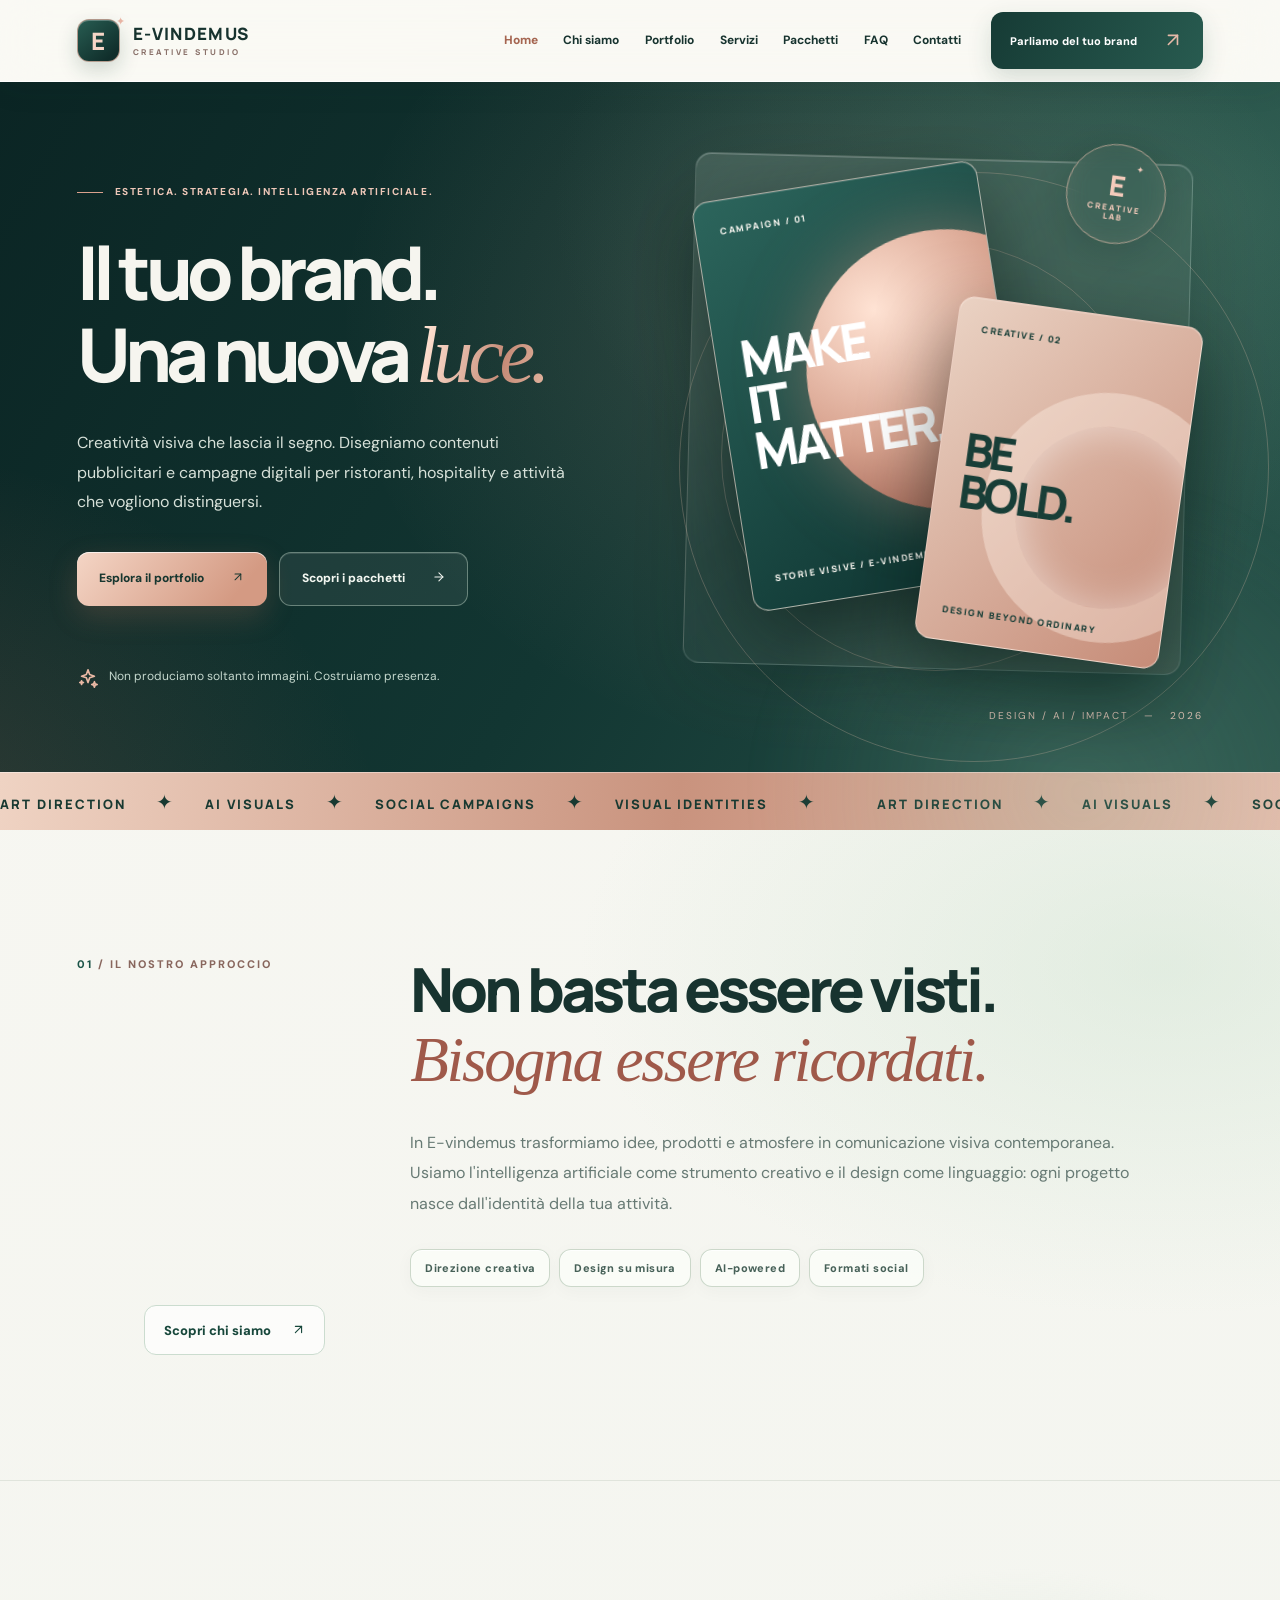
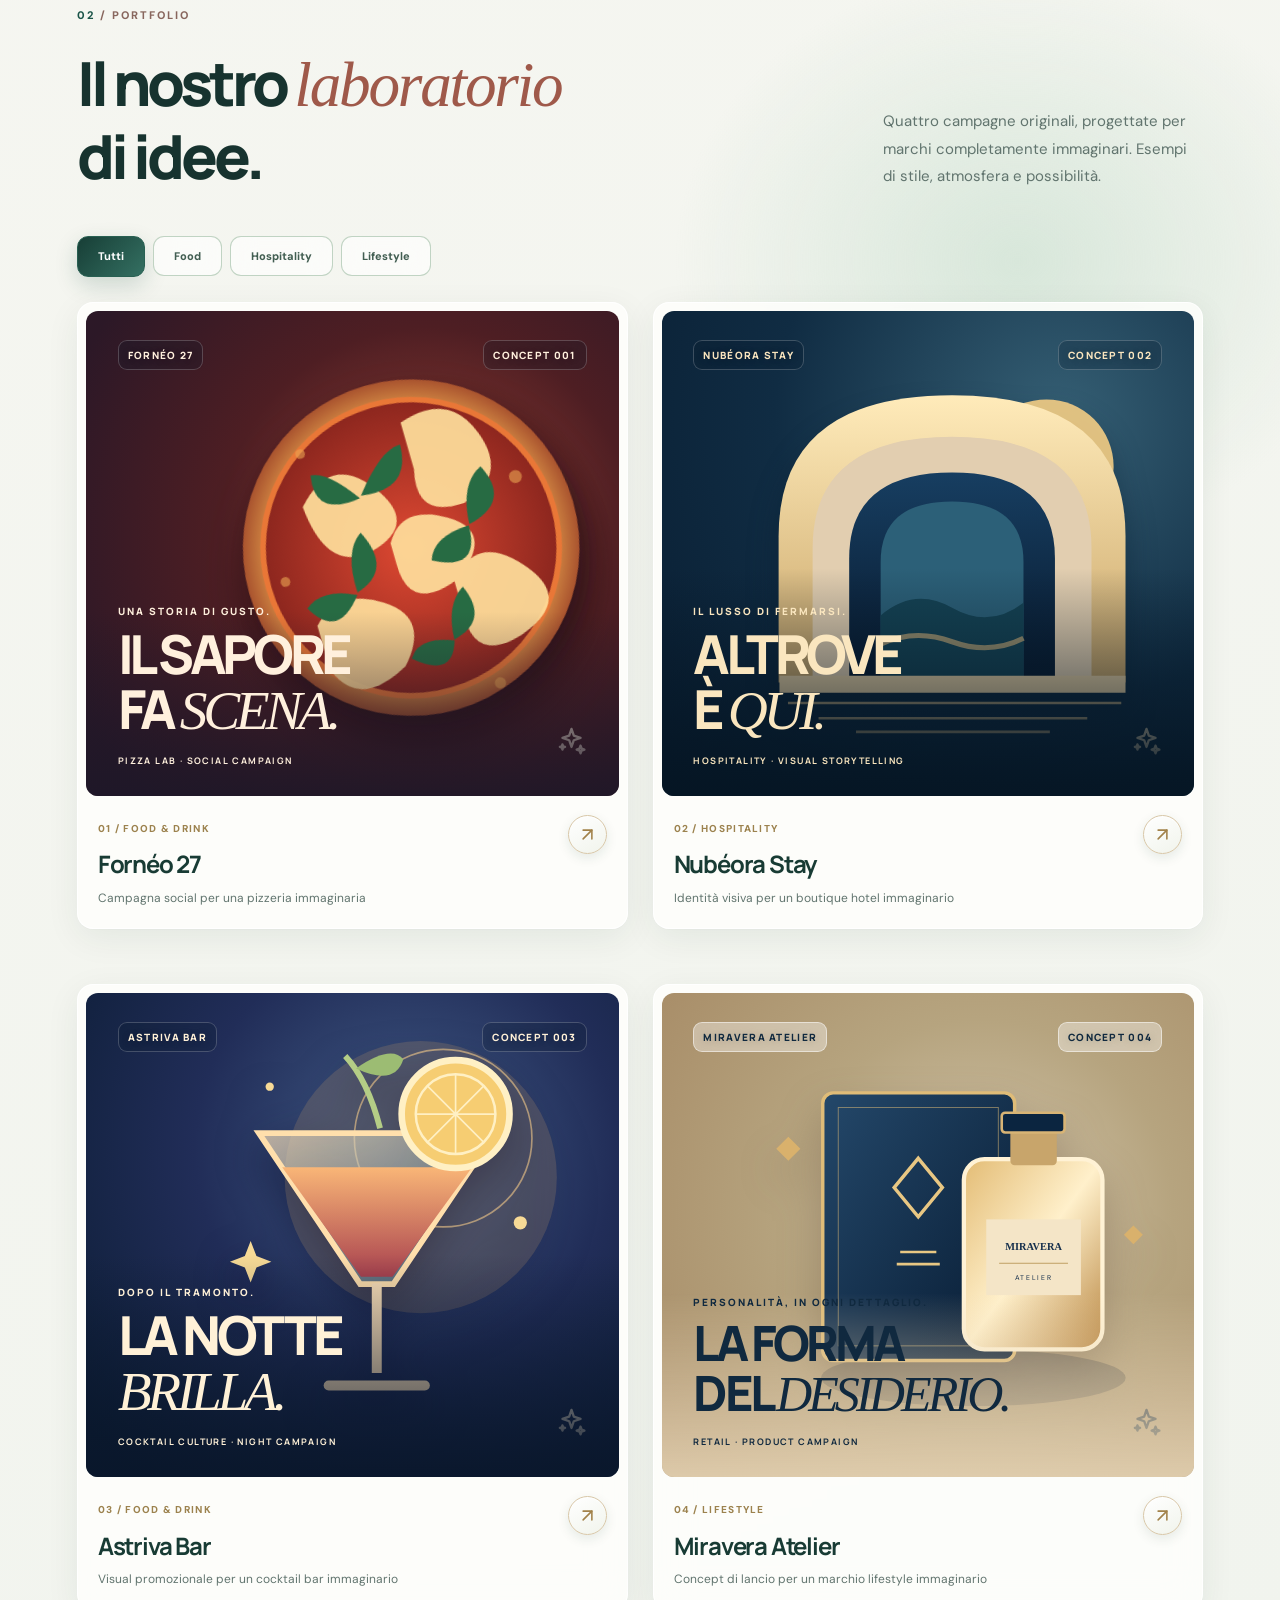
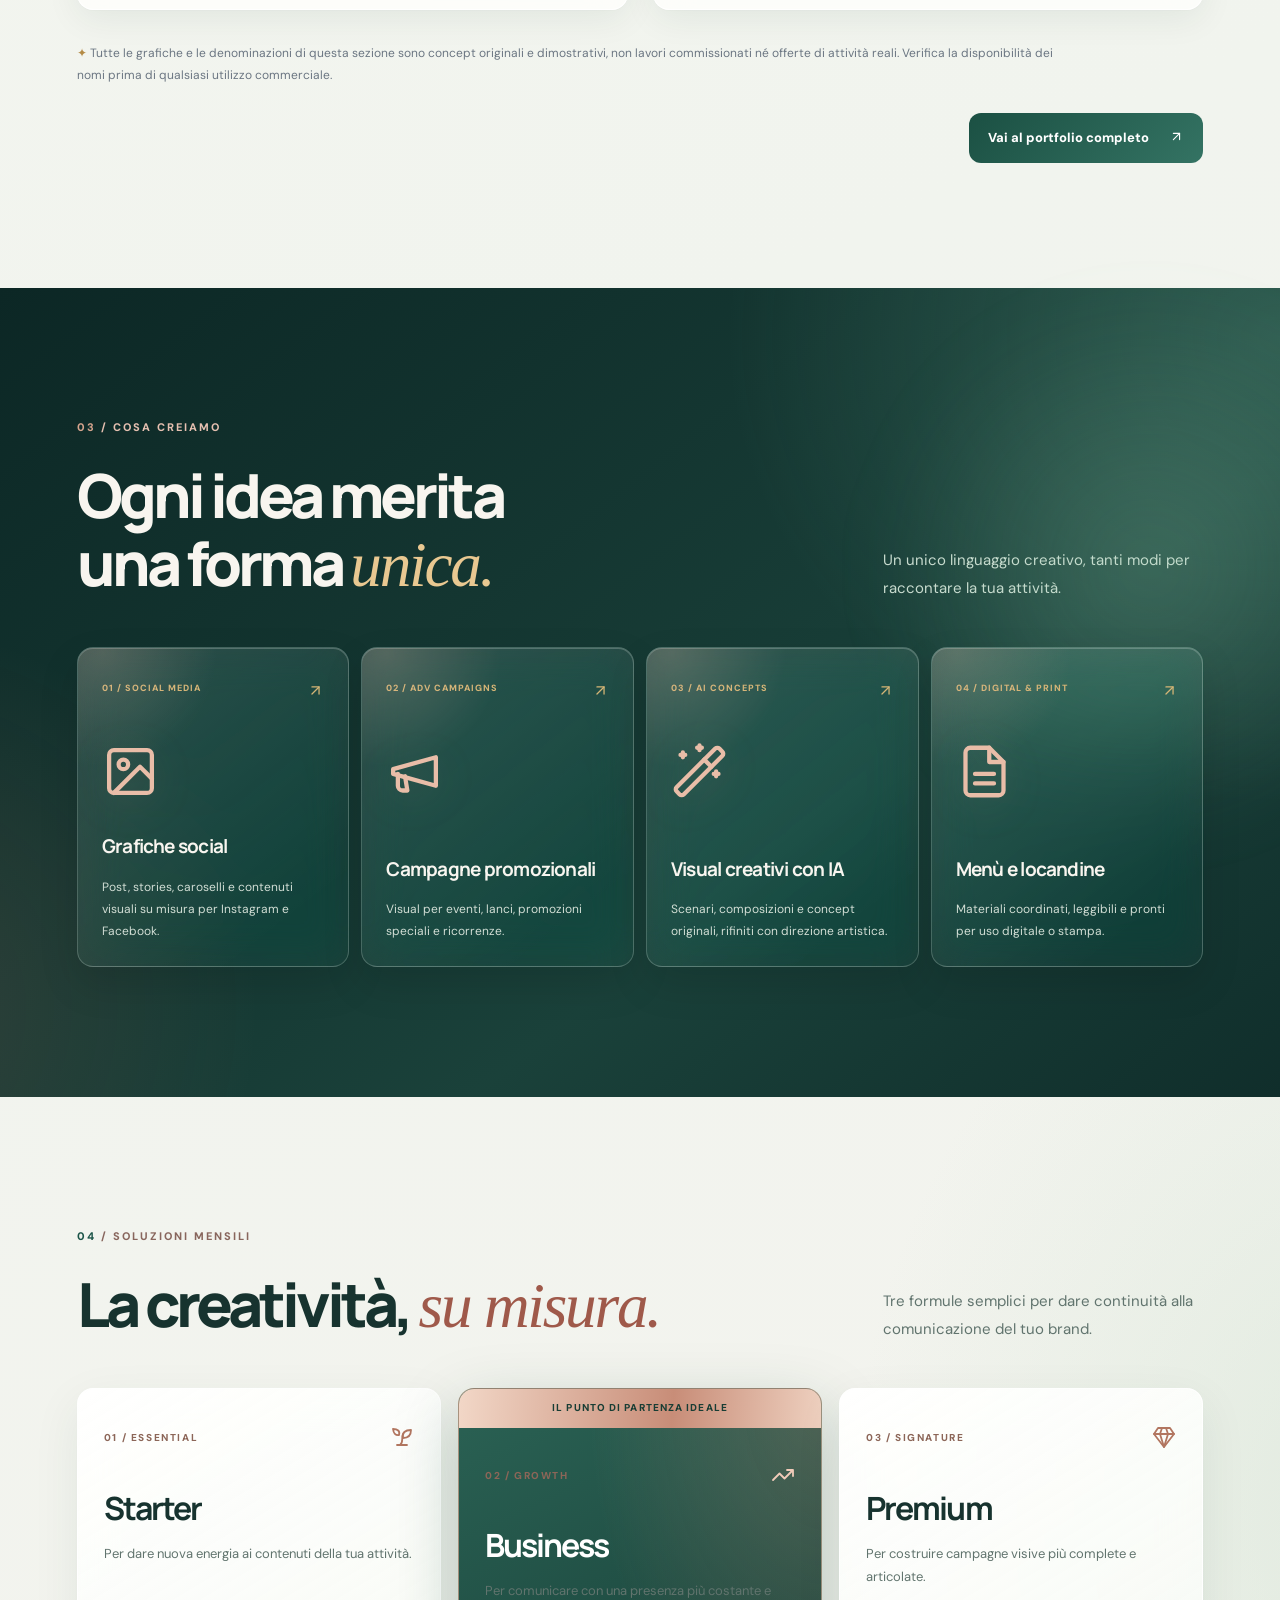
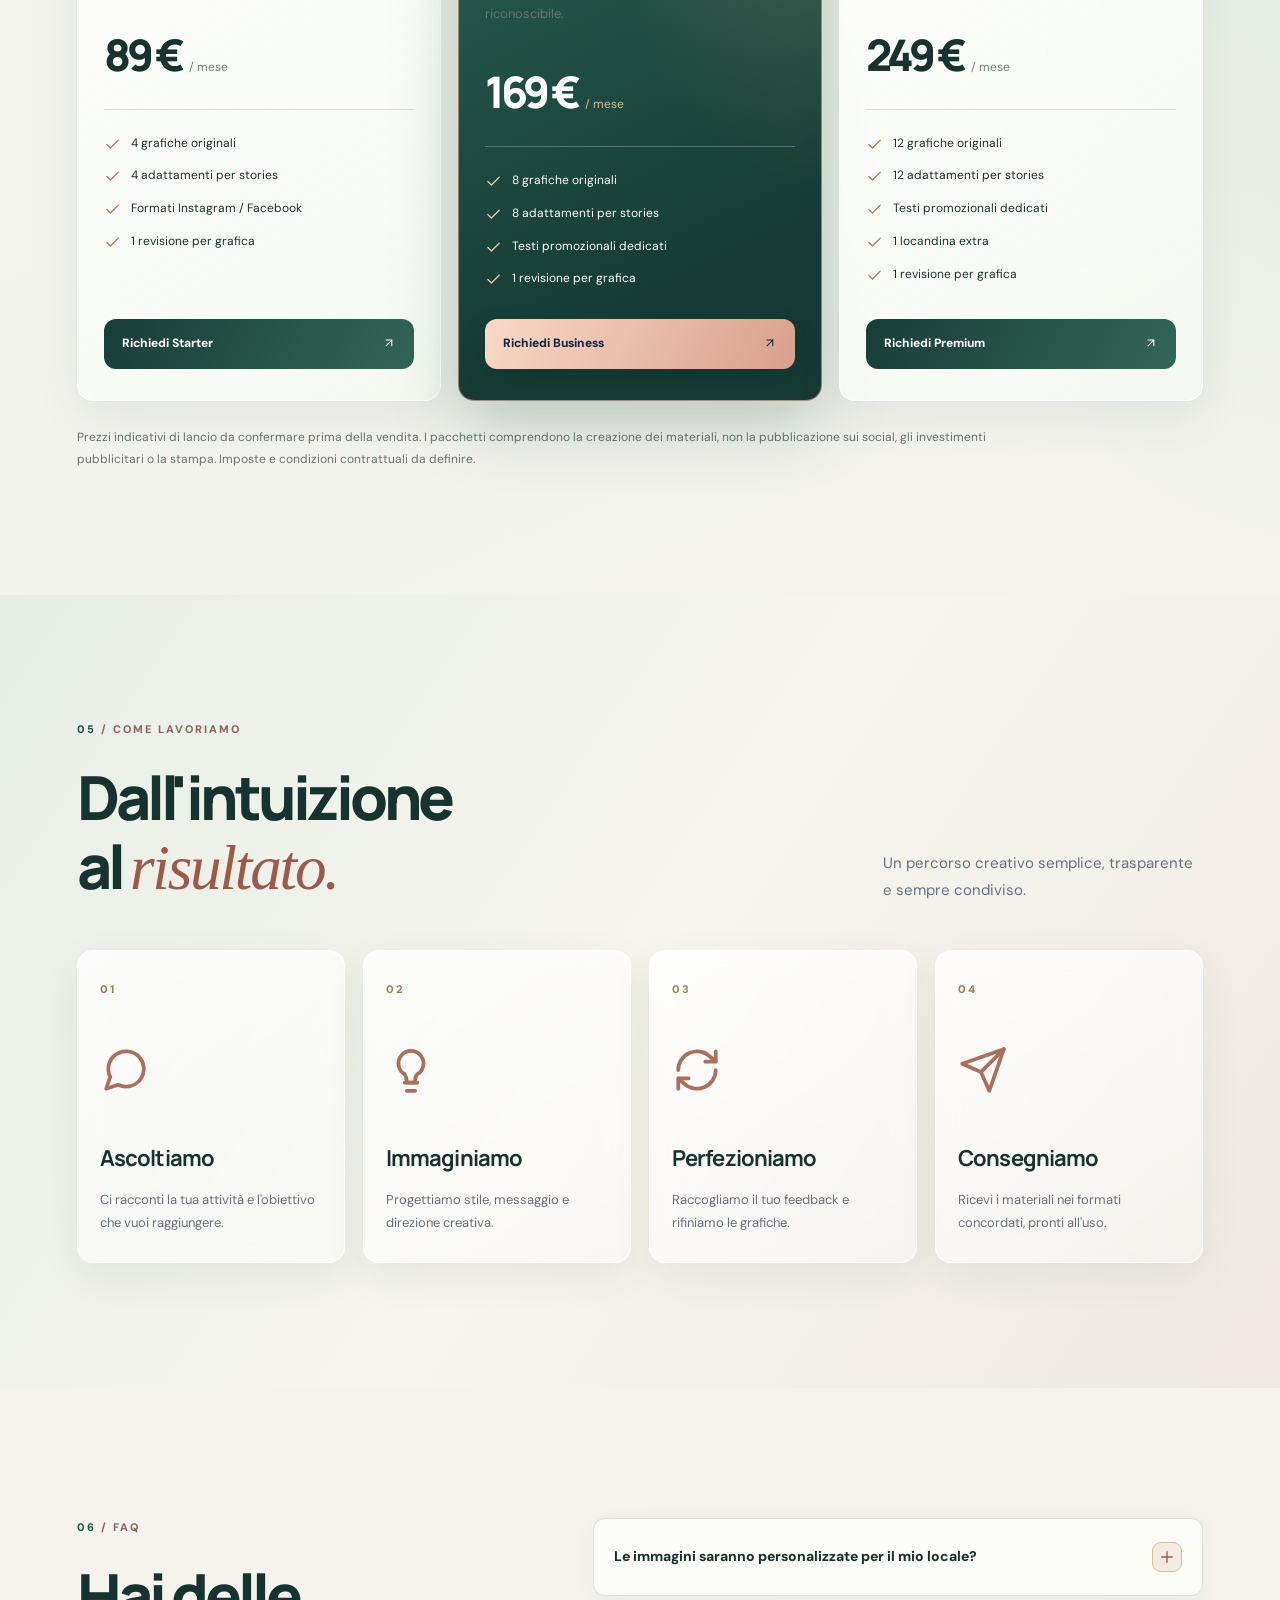
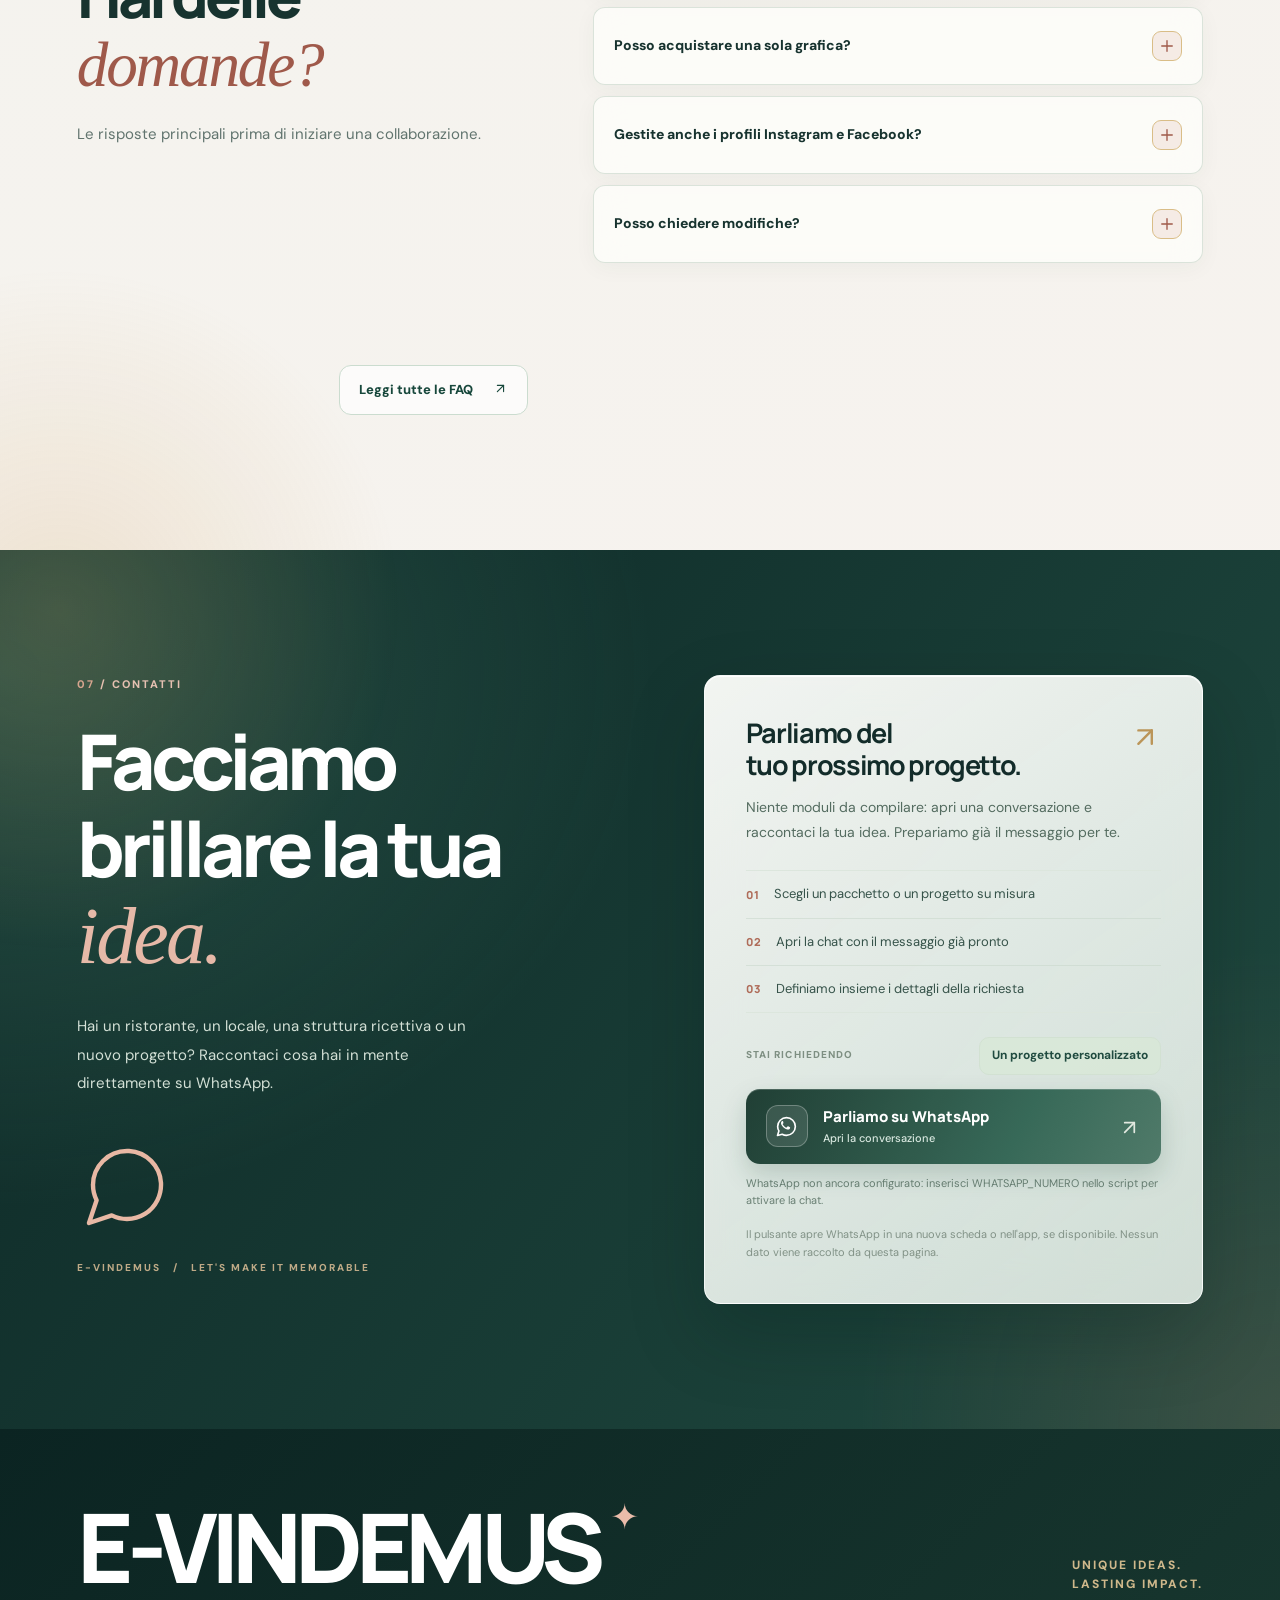
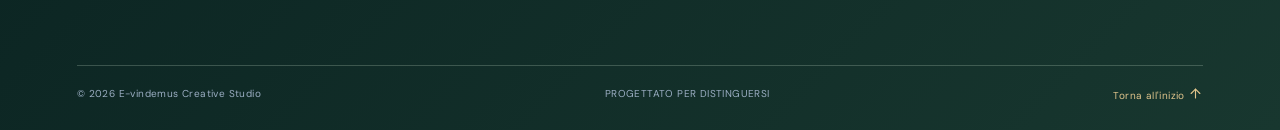
==== commit 06e04b6b: "style: use inline Lucide SVG icons across pages and navigation" ====
--- a/index.html
+++ b/index.html
@@ -31,8 +31,8 @@
 <a href="faq.html">FAQ</a>
 <a href="contatti.html">Contatti</a>
 </nav>
-<a class="ev-header-cta" href="contatti.html">Parliamo del tuo brand <span aria-hidden="true">↗</span></a>
-<button class="ev-menu-toggle" type="button" aria-expanded="false" aria-controls="ev-navigation" aria-label="Apri il menu">☰</button>
+<a class="ev-header-cta" href="contatti.html">Parliamo del tuo brand <span aria-hidden="true"><svg class="ev-icon ev-icon--arrow-up-right" data-icon="arrow-up-right" xmlns="http://www.w3.org/2000/svg" viewBox="0 0 24 24" width="24" height="24" fill="none" stroke="currentColor" stroke-width="1.8" stroke-linecap="round" stroke-linejoin="round" aria-hidden="true" focusable="false"><path d="M7 7h10v10"/><path d="M7 17 17 7"/></svg></span></a>
+<button class="ev-menu-toggle" type="button" aria-expanded="false" aria-controls="ev-navigation" aria-label="Apri il menu"><svg class="ev-icon ev-icon--menu ev-icon-menu" data-icon="menu" xmlns="http://www.w3.org/2000/svg" viewBox="0 0 24 24" width="24" height="24" fill="none" stroke="currentColor" stroke-width="1.8" stroke-linecap="round" stroke-linejoin="round" aria-hidden="true" focusable="false"><path d="M4 6h16M4 12h16M4 18h16"/></svg><svg class="ev-icon ev-icon--x ev-icon-close" data-icon="x" xmlns="http://www.w3.org/2000/svg" viewBox="0 0 24 24" width="24" height="24" fill="none" stroke="currentColor" stroke-width="1.8" stroke-linecap="round" stroke-linejoin="round" aria-hidden="true" focusable="false"><path d="M18 6 6 18M6 6l12 12"/></svg></button>
 </header>
 
   <main>
@@ -43,8 +43,8 @@
           <div class="ev-kicker ev-gold"><span class="ev-kicker-line"></span> ESTETICA. STRATEGIA. INTELLIGENZA ARTIFICIALE.</div>
           <h1>Il tuo brand.<br>Una nuova <em>luce.</em></h1>
           <p>Creatività visiva che lascia il segno. Disegniamo contenuti pubblicitari e campagne digitali per ristoranti, hospitality e attività che vogliono distinguersi.</p>
-          <div class="ev-hero-actions"><a class="ev-btn ev-btn-gold" href="portfolio.html">Esplora il portfolio <span>↗</span></a><a class="ev-btn ev-btn-line" href="#ev-pacchetti">Scopri i pacchetti <span>→</span></a></div>
-          <div class="ev-hero-under"><span class="ev-sparkle">✦</span> Non produciamo soltanto immagini. Costruiamo presenza.</div>
+          <div class="ev-hero-actions"><a class="ev-btn ev-btn-gold" href="portfolio.html">Esplora il portfolio <span><svg class="ev-icon ev-icon--arrow-up-right" data-icon="arrow-up-right" xmlns="http://www.w3.org/2000/svg" viewBox="0 0 24 24" width="24" height="24" fill="none" stroke="currentColor" stroke-width="1.8" stroke-linecap="round" stroke-linejoin="round" aria-hidden="true" focusable="false"><path d="M7 7h10v10"/><path d="M7 17 17 7"/></svg></span></a><a class="ev-btn ev-btn-line" href="#ev-pacchetti">Scopri i pacchetti <span><svg class="ev-icon ev-icon--arrow-right" data-icon="arrow-right" xmlns="http://www.w3.org/2000/svg" viewBox="0 0 24 24" width="24" height="24" fill="none" stroke="currentColor" stroke-width="1.8" stroke-linecap="round" stroke-linejoin="round" aria-hidden="true" focusable="false"><path d="M5 12h14"/><path d="m12 5 7 7-7 7"/></svg></span></a></div>
+          <div class="ev-hero-under"><span class="ev-sparkle"><svg class="ev-icon ev-icon--sparkles" data-icon="sparkles" xmlns="http://www.w3.org/2000/svg" viewBox="0 0 24 24" width="24" height="24" fill="none" stroke="currentColor" stroke-width="1.8" stroke-linecap="round" stroke-linejoin="round" aria-hidden="true" focusable="false"><path d="M12 3l1.8 5.2L19 10l-5.2 1.8L12 17l-1.8-5.2L5 10l5.2-1.8L12 3ZM5 19l.5-1.5L7 17l-1.5-.5L5 15l-.5 1.5L3 17l1.5.5L5 19ZM19 22l.8-2.2L22 19l-2.2-.8L19 16l-.8 2.2L16 19l2.2.8L19 22Z"/></svg></span> Non produciamo soltanto immagini. Costruiamo presenza.</div>
         </div>
         <div class="ev-hero-composition" aria-label="Composizione grafica originale E-vindemus">
           <div class="ev-orbit ev-orbit-1"></div><div class="ev-orbit ev-orbit-2"></div>
@@ -60,36 +60,36 @@
     <section class="ev-intro ev-layout" id="ev-chi-siamo">
       <div class="ev-section-label"><span>01</span> / IL NOSTRO APPROCCIO</div>
       <div class="ev-intro-content ev-reveal"><h2>Non basta essere visti.<br><em>Bisogna essere ricordati.</em></h2><p>In E-vindemus trasformiamo idee, prodotti e atmosfere in comunicazione visiva contemporanea. Usiamo l'intelligenza artificiale come strumento creativo e il design come linguaggio: ogni progetto nasce dall'identità della tua attività.</p><div class="ev-chips"><span>Direzione creativa</span><span>Design su misura</span><span>AI-powered</span><span>Formati social</span></div></div>
-    <div class="ev-layout ev-section-more"><a class="ev-page-button ev-page-button--line" href="chi-siamo.html">Scopri chi siamo <span aria-hidden="true">↗</span></a></div></section>
+    <div class="ev-layout ev-section-more"><a class="ev-page-button ev-page-button--line" href="chi-siamo.html">Scopri chi siamo <span aria-hidden="true"><svg class="ev-icon ev-icon--arrow-up-right" data-icon="arrow-up-right" xmlns="http://www.w3.org/2000/svg" viewBox="0 0 24 24" width="24" height="24" fill="none" stroke="currentColor" stroke-width="1.8" stroke-linecap="round" stroke-linejoin="round" aria-hidden="true" focusable="false"><path d="M7 7h10v10"/><path d="M7 17 17 7"/></svg></span></a></div></section>
 
     <section class="ev-portfolio ev-layout" id="ev-progetti">
       <div class="ev-heading-row ev-reveal"><div><div class="ev-section-label"><span>02</span> / PORTFOLIO</div><h2>Il nostro <em>laboratorio</em><br>di idee.</h2></div><p>Quattro campagne originali, progettate per marchi completamente immaginari. Esempi di stile, atmosfera e possibilità.</p></div>
       <div class="ev-filters" role="group" aria-label="Filtra i progetti"><button type="button" class="ev-filter is-active" data-filter="all" aria-pressed="true">Tutti</button><button type="button" class="ev-filter" data-filter="food" aria-pressed="false">Food</button><button type="button" class="ev-filter" data-filter="hospitality" aria-pressed="false">Hospitality</button><button type="button" class="ev-filter" data-filter="lifestyle" aria-pressed="false">Lifestyle</button></div>
       <div class="ev-project-grid">
-        <article class="ev-project ev-reveal" data-category="food"><div class="ev-art ev-art-pizza"><div class="ev-art-top"><span>FORNÉO 27</span><span>CONCEPT 001</span></div><div class="ev-pizza-illustration"><svg viewBox="0 0 520 520" role="img" aria-label="Illustrazione originale di una pizza con pomodoro e foglie di basilico"><defs><radialGradient id="ev-dough"><stop offset="0" stop-color="#ffde90"/><stop offset="0.78" stop-color="#e7a44f"/><stop offset="1" stop-color="#a9532e"/></radialGradient><radialGradient id="ev-tomato"><stop stop-color="#df4932"/><stop offset="1" stop-color="#8c261e"/></radialGradient><filter id="ev-shadow"><feGaussianBlur stdDeviation="14"/></filter></defs><ellipse cx="268" cy="270" rx="208" ry="202" fill="#270d14" opacity=".4" filter="url(#ev-shadow)"/><circle cx="260" cy="250" r="208" fill="url(#ev-dough)"/><circle cx="260" cy="250" r="183" fill="url(#ev-tomato)" stroke="#e97737" stroke-width="7"/><g fill="#ffdf9c" opacity=".92"><path d="M145 165q50-55 92 2t-25 74q-60 12-67-76z"/><path d="M290 98q67-22 89 39t-41 78q-63 3-48-57z"/><path d="M122 311q37-38 87-5t4 83q-69 37-91-22z"/><path d="M300 304q42-50 89 6t-27 81q-68 20-62-49z"/><path d="M237 238q25-43 77-11t-9 76q-69 26-68-39z"/></g><g fill="#276b43"><path d="M216 174q-30-43-51-44q-10 52 51 44z"/><path d="M218 171q40-49 64-47q-2 58-64 47z"/><path d="M336 243q-47 1-56 29q55 30 56-29z"/><path d="M337 242q3-51 33-65q26 52-33 65z"/><path d="M180 288q-40-20-64-1q27 48 64 1z"/><path d="M181 285q-2-53 24-70q27 55-24 70z"/><path d="M280 375q-42-17-57 7q43 38 57-7z"/><path d="M280 374q2-44 28-60q21 49-28 60z"/></g><g fill="#eaa552" opacity=".6"><circle cx="99" cy="248" r="6"/><circle cx="408" cy="201" r="8"/><circle cx="320" cy="441" r="7"/><circle cx="160" cy="101" r="6"/></g></svg></div><div class="ev-art-text"><small>UNA STORIA DI GUSTO.</small><strong>IL SAPORE<br>FA <i>SCENA.</i></strong><span>PIZZA LAB · SOCIAL CAMPAIGN</span></div><div class="ev-art-corner">✦</div></div><div class="ev-project-info"><div><span>01 / FOOD & DRINK</span><h3>Fornéo 27</h3><p>Campagna social per una pizzeria immaginaria</p></div><span class="ev-project-arrow">↗</span></div></article>
-        <article class="ev-project ev-reveal" data-category="hospitality"><div class="ev-art ev-art-hotel"><div class="ev-art-top"><span>NUBÉORA STAY</span><span>CONCEPT 002</span></div><svg class="ev-hotel-illustration" viewBox="0 0 520 520" role="img" aria-label="Illustrazione architettonica originale di un hotel mediterraneo e un sole dorato"><defs><linearGradient id="ev-arch" x2="0" y2="1"><stop stop-color="#ffebba"/><stop offset="1" stop-color="#c9a568"/></linearGradient><linearGradient id="ev-door" x2="0" y2="1"><stop stop-color="#173e61"/><stop offset="1" stop-color="#07182c"/></linearGradient></defs><circle cx="371" cy="143" r="79" fill="#ebc883" opacity=".94"/><path d="M56 397V225q0-166 204-166t204 166v172z" fill="url(#ev-arch)"/><path d="M96 397V239q0-131 164-131t164 131v158z" fill="#e2ceb0"/><path d="M139 397V251q0-101 121-101t121 101v146z" fill="url(#ev-door)"/><path d="M176 397V255q0-71 84-71t84 71v142z" fill="#2c6078"/><path d="M176 318q40-34 84-9t84-6v94H176z" fill="#154354"/><path d="M176 352q40-19 84-3t84-4" fill="none" stroke="#e4bc7e" stroke-width="6" opacity=".65"/><path d="M57 399h407" stroke="#ecd3a5" stroke-width="20"/><g stroke="#ffd895" stroke-width="3" opacity=".65"><path d="M67 421h392"/><path d="M103 439h316"/><path d="M147 455h228"/></g></svg><div class="ev-art-text"><small>IL LUSSO DI FERMARSI.</small><strong>ALTROVE<br>È <i>QUI.</i></strong><span>HOSPITALITY · VISUAL STORYTELLING</span></div><div class="ev-art-corner">✧</div></div><div class="ev-project-info"><div><span>02 / HOSPITALITY</span><h3>Nubéora Stay</h3><p>Identità visiva per un boutique hotel immaginario</p></div><span class="ev-project-arrow">↗</span></div></article>
-        <article class="ev-project ev-reveal" data-category="food"><div class="ev-art ev-art-bar"><div class="ev-art-top"><span>ASTRIVA BAR</span><span>CONCEPT 003</span></div><svg class="ev-drink-illustration" viewBox="0 0 520 520" role="img" aria-label="Illustrazione originale di un cocktail con fetta di agrume e dettagli dorati"><defs><linearGradient id="ev-glass" x1="0" y1="0" x2="1" y2="1"><stop stop-color="#fce2bb" stop-opacity=".7"/><stop offset="1" stop-color="#5e94b0" stop-opacity=".45"/></linearGradient><linearGradient id="ev-liquid" x1="0" y1="0" x2="0" y2="1"><stop stop-color="#f9b677"/><stop offset="1" stop-color="#a8414e"/></linearGradient></defs><circle cx="307" cy="193" r="164" fill="#d2a668" opacity=".19"/><circle cx="334" cy="146" r="107" fill="none" stroke="#f3ca89" stroke-width="2" opacity=".6"/><path d="M112 140h284L274 322h-40z" fill="url(#ev-glass)" stroke="#ffdfac" stroke-width="7"/><path d="M140 181h229l-96 132h-38z" fill="url(#ev-liquid)"/><path d="M254 321v108" stroke="#fce0b8" stroke-width="12"/><path d="M196 444h116" stroke="#fce0b8" stroke-width="12" stroke-linecap="round"/><circle cx="349" cy="117" r="65" fill="#f6cd72" stroke="#fff0c4" stroke-width="8"/><circle cx="349" cy="117" r="48" fill="none" stroke="#fff0c4" stroke-width="3"/><g stroke="#fff0c4" stroke-width="2"><path d="M349 69v96M301 117h96M315 83l68 68M383 83l-68 68"/></g><path d="M258 134q-15-58-42-87" stroke="#b4cd86" stroke-width="7" fill="none"/><path d="M229 62q42-29 57-11q-10 33-57 11z" fill="#9cbc73"/><g fill="#f7da96"><circle cx="125" cy="84" r="5"/><circle cx="427" cy="248" r="8"/><path d="M102 270l7 18 18 7-18 7-7 18-7-18-18-7 18-7z"/></g></svg><div class="ev-art-text"><small>DOPO IL TRAMONTO.</small><strong>LA NOTTE<br><i>BRILLA.</i></strong><span>COCKTAIL CULTURE · NIGHT CAMPAIGN</span></div><div class="ev-art-corner">✷</div></div><div class="ev-project-info"><div><span>03 / FOOD & DRINK</span><h3>Astriva Bar</h3><p>Visual promozionale per un cocktail bar immaginario</p></div><span class="ev-project-arrow">↗</span></div></article>
-        <article class="ev-project ev-reveal" data-category="lifestyle"><div class="ev-art ev-art-retail"><div class="ev-art-top"><span>MIRAVERA ATELIER</span><span>CONCEPT 004</span></div><svg class="ev-retail-illustration" viewBox="0 0 520 520" role="img" aria-label="Illustrazione originale di una confezione di prodotto luxury con dettagli blu e oro"><defs><linearGradient id="ev-bottle" x2="1" y2="1"><stop stop-color="#e3bc75"/><stop offset=".5" stop-color="#fff0cb"/><stop offset="1" stop-color="#b98743"/></linearGradient><linearGradient id="ev-box" x2="1" y2="1"><stop stop-color="#24486a"/><stop offset="1" stop-color="#071b32"/></linearGradient></defs><ellipse cx="270" cy="425" rx="177" ry="33" fill="#091728" opacity=".25"/><rect x="95" y="94" width="223" height="311" rx="12" fill="url(#ev-box)" stroke="#dfbc78" stroke-width="4"/><rect x="113" y="111" width="186" height="277" fill="none" stroke="#dfbc78" opacity=".6"/><path d="M206 170l28 34-28 34-28-34z" fill="none" stroke="#e8c783" stroke-width="4"/><path d="M185 279h42M181 293h50" stroke="#e8c783" stroke-width="3"/><rect x="259" y="171" width="161" height="221" rx="24" fill="url(#ev-bottle)" stroke="#fff2d5" stroke-width="5"/><rect x="313" y="135" width="54" height="43" rx="5" fill="#c8a56b"/><rect x="303" y="117" width="73" height="23" rx="4" fill="#0b2540" stroke="#d8b475" stroke-width="3"/><rect x="285" y="241" width="110" height="88" fill="#f4e5c7"/><text x="340" y="276" text-anchor="middle" font-size="12" fill="#152f4c" font-family="Georgia" font-weight="bold">MIRAVERA</text><path d="M300 292h80" stroke="#b99554"/><text x="340" y="311" text-anchor="middle" font-size="8" letter-spacing="2" fill="#152f4c">ATELIER</text><path d="M55 145l14 14-14 14-14-14zM456 248l11 11-11 11-11-11z" fill="#d9b16c"/></svg><div class="ev-art-text"><small>PERSONALITÀ, IN OGNI DETTAGLIO.</small><strong>LA FORMA<br>DEL <i>DESIDERIO.</i></strong><span>RETAIL · PRODUCT CAMPAIGN</span></div><div class="ev-art-corner">✦</div></div><div class="ev-project-info"><div><span>04 / LIFESTYLE</span><h3>Miravera Atelier</h3><p>Concept di lancio per un marchio lifestyle immaginario</p></div><span class="ev-project-arrow">↗</span></div></article>
+        <article class="ev-project ev-reveal" data-category="food"><div class="ev-art ev-art-pizza"><div class="ev-art-top"><span>FORNÉO 27</span><span>CONCEPT 001</span></div><div class="ev-pizza-illustration"><svg viewBox="0 0 520 520" role="img" aria-label="Illustrazione originale di una pizza con pomodoro e foglie di basilico"><defs><radialGradient id="ev-dough"><stop offset="0" stop-color="#ffde90"/><stop offset="0.78" stop-color="#e7a44f"/><stop offset="1" stop-color="#a9532e"/></radialGradient><radialGradient id="ev-tomato"><stop stop-color="#df4932"/><stop offset="1" stop-color="#8c261e"/></radialGradient><filter id="ev-shadow"><feGaussianBlur stdDeviation="14"/></filter></defs><ellipse cx="268" cy="270" rx="208" ry="202" fill="#270d14" opacity=".4" filter="url(#ev-shadow)"/><circle cx="260" cy="250" r="208" fill="url(#ev-dough)"/><circle cx="260" cy="250" r="183" fill="url(#ev-tomato)" stroke="#e97737" stroke-width="7"/><g fill="#ffdf9c" opacity=".92"><path d="M145 165q50-55 92 2t-25 74q-60 12-67-76z"/><path d="M290 98q67-22 89 39t-41 78q-63 3-48-57z"/><path d="M122 311q37-38 87-5t4 83q-69 37-91-22z"/><path d="M300 304q42-50 89 6t-27 81q-68 20-62-49z"/><path d="M237 238q25-43 77-11t-9 76q-69 26-68-39z"/></g><g fill="#276b43"><path d="M216 174q-30-43-51-44q-10 52 51 44z"/><path d="M218 171q40-49 64-47q-2 58-64 47z"/><path d="M336 243q-47 1-56 29q55 30 56-29z"/><path d="M337 242q3-51 33-65q26 52-33 65z"/><path d="M180 288q-40-20-64-1q27 48 64 1z"/><path d="M181 285q-2-53 24-70q27 55-24 70z"/><path d="M280 375q-42-17-57 7q43 38 57-7z"/><path d="M280 374q2-44 28-60q21 49-28 60z"/></g><g fill="#eaa552" opacity=".6"><circle cx="99" cy="248" r="6"/><circle cx="408" cy="201" r="8"/><circle cx="320" cy="441" r="7"/><circle cx="160" cy="101" r="6"/></g></svg></div><div class="ev-art-text"><small>UNA STORIA DI GUSTO.</small><strong>IL SAPORE<br>FA <i>SCENA.</i></strong><span>PIZZA LAB · SOCIAL CAMPAIGN</span></div><div class="ev-art-corner"><svg class="ev-icon ev-icon--sparkles" data-icon="sparkles" xmlns="http://www.w3.org/2000/svg" viewBox="0 0 24 24" width="24" height="24" fill="none" stroke="currentColor" stroke-width="1.8" stroke-linecap="round" stroke-linejoin="round" aria-hidden="true" focusable="false"><path d="M12 3l1.8 5.2L19 10l-5.2 1.8L12 17l-1.8-5.2L5 10l5.2-1.8L12 3ZM5 19l.5-1.5L7 17l-1.5-.5L5 15l-.5 1.5L3 17l1.5.5L5 19ZM19 22l.8-2.2L22 19l-2.2-.8L19 16l-.8 2.2L16 19l2.2.8L19 22Z"/></svg></div></div><div class="ev-project-info"><div><span>01 / FOOD & DRINK</span><h3>Fornéo 27</h3><p>Campagna social per una pizzeria immaginaria</p></div><span class="ev-project-arrow"><svg class="ev-icon ev-icon--arrow-up-right" data-icon="arrow-up-right" xmlns="http://www.w3.org/2000/svg" viewBox="0 0 24 24" width="24" height="24" fill="none" stroke="currentColor" stroke-width="1.8" stroke-linecap="round" stroke-linejoin="round" aria-hidden="true" focusable="false"><path d="M7 7h10v10"/><path d="M7 17 17 7"/></svg></span></div></article>
+        <article class="ev-project ev-reveal" data-category="hospitality"><div class="ev-art ev-art-hotel"><div class="ev-art-top"><span>NUBÉORA STAY</span><span>CONCEPT 002</span></div><svg class="ev-hotel-illustration" viewBox="0 0 520 520" role="img" aria-label="Illustrazione architettonica originale di un hotel mediterraneo e un sole dorato"><defs><linearGradient id="ev-arch" x2="0" y2="1"><stop stop-color="#ffebba"/><stop offset="1" stop-color="#c9a568"/></linearGradient><linearGradient id="ev-door" x2="0" y2="1"><stop stop-color="#173e61"/><stop offset="1" stop-color="#07182c"/></linearGradient></defs><circle cx="371" cy="143" r="79" fill="#ebc883" opacity=".94"/><path d="M56 397V225q0-166 204-166t204 166v172z" fill="url(#ev-arch)"/><path d="M96 397V239q0-131 164-131t164 131v158z" fill="#e2ceb0"/><path d="M139 397V251q0-101 121-101t121 101v146z" fill="url(#ev-door)"/><path d="M176 397V255q0-71 84-71t84 71v142z" fill="#2c6078"/><path d="M176 318q40-34 84-9t84-6v94H176z" fill="#154354"/><path d="M176 352q40-19 84-3t84-4" fill="none" stroke="#e4bc7e" stroke-width="6" opacity=".65"/><path d="M57 399h407" stroke="#ecd3a5" stroke-width="20"/><g stroke="#ffd895" stroke-width="3" opacity=".65"><path d="M67 421h392"/><path d="M103 439h316"/><path d="M147 455h228"/></g></svg><div class="ev-art-text"><small>IL LUSSO DI FERMARSI.</small><strong>ALTROVE<br>È <i>QUI.</i></strong><span>HOSPITALITY · VISUAL STORYTELLING</span></div><div class="ev-art-corner"><svg class="ev-icon ev-icon--sparkles" data-icon="sparkles" xmlns="http://www.w3.org/2000/svg" viewBox="0 0 24 24" width="24" height="24" fill="none" stroke="currentColor" stroke-width="1.8" stroke-linecap="round" stroke-linejoin="round" aria-hidden="true" focusable="false"><path d="M12 3l1.8 5.2L19 10l-5.2 1.8L12 17l-1.8-5.2L5 10l5.2-1.8L12 3ZM5 19l.5-1.5L7 17l-1.5-.5L5 15l-.5 1.5L3 17l1.5.5L5 19ZM19 22l.8-2.2L22 19l-2.2-.8L19 16l-.8 2.2L16 19l2.2.8L19 22Z"/></svg></div></div><div class="ev-project-info"><div><span>02 / HOSPITALITY</span><h3>Nubéora Stay</h3><p>Identità visiva per un boutique hotel immaginario</p></div><span class="ev-project-arrow"><svg class="ev-icon ev-icon--arrow-up-right" data-icon="arrow-up-right" xmlns="http://www.w3.org/2000/svg" viewBox="0 0 24 24" width="24" height="24" fill="none" stroke="currentColor" stroke-width="1.8" stroke-linecap="round" stroke-linejoin="round" aria-hidden="true" focusable="false"><path d="M7 7h10v10"/><path d="M7 17 17 7"/></svg></span></div></article>
+        <article class="ev-project ev-reveal" data-category="food"><div class="ev-art ev-art-bar"><div class="ev-art-top"><span>ASTRIVA BAR</span><span>CONCEPT 003</span></div><svg class="ev-drink-illustration" viewBox="0 0 520 520" role="img" aria-label="Illustrazione originale di un cocktail con fetta di agrume e dettagli dorati"><defs><linearGradient id="ev-glass" x1="0" y1="0" x2="1" y2="1"><stop stop-color="#fce2bb" stop-opacity=".7"/><stop offset="1" stop-color="#5e94b0" stop-opacity=".45"/></linearGradient><linearGradient id="ev-liquid" x1="0" y1="0" x2="0" y2="1"><stop stop-color="#f9b677"/><stop offset="1" stop-color="#a8414e"/></linearGradient></defs><circle cx="307" cy="193" r="164" fill="#d2a668" opacity=".19"/><circle cx="334" cy="146" r="107" fill="none" stroke="#f3ca89" stroke-width="2" opacity=".6"/><path d="M112 140h284L274 322h-40z" fill="url(#ev-glass)" stroke="#ffdfac" stroke-width="7"/><path d="M140 181h229l-96 132h-38z" fill="url(#ev-liquid)"/><path d="M254 321v108" stroke="#fce0b8" stroke-width="12"/><path d="M196 444h116" stroke="#fce0b8" stroke-width="12" stroke-linecap="round"/><circle cx="349" cy="117" r="65" fill="#f6cd72" stroke="#fff0c4" stroke-width="8"/><circle cx="349" cy="117" r="48" fill="none" stroke="#fff0c4" stroke-width="3"/><g stroke="#fff0c4" stroke-width="2"><path d="M349 69v96M301 117h96M315 83l68 68M383 83l-68 68"/></g><path d="M258 134q-15-58-42-87" stroke="#b4cd86" stroke-width="7" fill="none"/><path d="M229 62q42-29 57-11q-10 33-57 11z" fill="#9cbc73"/><g fill="#f7da96"><circle cx="125" cy="84" r="5"/><circle cx="427" cy="248" r="8"/><path d="M102 270l7 18 18 7-18 7-7 18-7-18-18-7 18-7z"/></g></svg><div class="ev-art-text"><small>DOPO IL TRAMONTO.</small><strong>LA NOTTE<br><i>BRILLA.</i></strong><span>COCKTAIL CULTURE · NIGHT CAMPAIGN</span></div><div class="ev-art-corner"><svg class="ev-icon ev-icon--sparkles" data-icon="sparkles" xmlns="http://www.w3.org/2000/svg" viewBox="0 0 24 24" width="24" height="24" fill="none" stroke="currentColor" stroke-width="1.8" stroke-linecap="round" stroke-linejoin="round" aria-hidden="true" focusable="false"><path d="M12 3l1.8 5.2L19 10l-5.2 1.8L12 17l-1.8-5.2L5 10l5.2-1.8L12 3ZM5 19l.5-1.5L7 17l-1.5-.5L5 15l-.5 1.5L3 17l1.5.5L5 19ZM19 22l.8-2.2L22 19l-2.2-.8L19 16l-.8 2.2L16 19l2.2.8L19 22Z"/></svg></div></div><div class="ev-project-info"><div><span>03 / FOOD & DRINK</span><h3>Astriva Bar</h3><p>Visual promozionale per un cocktail bar immaginario</p></div><span class="ev-project-arrow"><svg class="ev-icon ev-icon--arrow-up-right" data-icon="arrow-up-right" xmlns="http://www.w3.org/2000/svg" viewBox="0 0 24 24" width="24" height="24" fill="none" stroke="currentColor" stroke-width="1.8" stroke-linecap="round" stroke-linejoin="round" aria-hidden="true" focusable="false"><path d="M7 7h10v10"/><path d="M7 17 17 7"/></svg></span></div></article>
+        <article class="ev-project ev-reveal" data-category="lifestyle"><div class="ev-art ev-art-retail"><div class="ev-art-top"><span>MIRAVERA ATELIER</span><span>CONCEPT 004</span></div><svg class="ev-retail-illustration" viewBox="0 0 520 520" role="img" aria-label="Illustrazione originale di una confezione di prodotto luxury con dettagli blu e oro"><defs><linearGradient id="ev-bottle" x2="1" y2="1"><stop stop-color="#e3bc75"/><stop offset=".5" stop-color="#fff0cb"/><stop offset="1" stop-color="#b98743"/></linearGradient><linearGradient id="ev-box" x2="1" y2="1"><stop stop-color="#24486a"/><stop offset="1" stop-color="#071b32"/></linearGradient></defs><ellipse cx="270" cy="425" rx="177" ry="33" fill="#091728" opacity=".25"/><rect x="95" y="94" width="223" height="311" rx="12" fill="url(#ev-box)" stroke="#dfbc78" stroke-width="4"/><rect x="113" y="111" width="186" height="277" fill="none" stroke="#dfbc78" opacity=".6"/><path d="M206 170l28 34-28 34-28-34z" fill="none" stroke="#e8c783" stroke-width="4"/><path d="M185 279h42M181 293h50" stroke="#e8c783" stroke-width="3"/><rect x="259" y="171" width="161" height="221" rx="24" fill="url(#ev-bottle)" stroke="#fff2d5" stroke-width="5"/><rect x="313" y="135" width="54" height="43" rx="5" fill="#c8a56b"/><rect x="303" y="117" width="73" height="23" rx="4" fill="#0b2540" stroke="#d8b475" stroke-width="3"/><rect x="285" y="241" width="110" height="88" fill="#f4e5c7"/><text x="340" y="276" text-anchor="middle" font-size="12" fill="#152f4c" font-family="Georgia" font-weight="bold">MIRAVERA</text><path d="M300 292h80" stroke="#b99554"/><text x="340" y="311" text-anchor="middle" font-size="8" letter-spacing="2" fill="#152f4c">ATELIER</text><path d="M55 145l14 14-14 14-14-14zM456 248l11 11-11 11-11-11z" fill="#d9b16c"/></svg><div class="ev-art-text"><small>PERSONALITÀ, IN OGNI DETTAGLIO.</small><strong>LA FORMA<br>DEL <i>DESIDERIO.</i></strong><span>RETAIL · PRODUCT CAMPAIGN</span></div><div class="ev-art-corner"><svg class="ev-icon ev-icon--sparkles" data-icon="sparkles" xmlns="http://www.w3.org/2000/svg" viewBox="0 0 24 24" width="24" height="24" fill="none" stroke="currentColor" stroke-width="1.8" stroke-linecap="round" stroke-linejoin="round" aria-hidden="true" focusable="false"><path d="M12 3l1.8 5.2L19 10l-5.2 1.8L12 17l-1.8-5.2L5 10l5.2-1.8L12 3ZM5 19l.5-1.5L7 17l-1.5-.5L5 15l-.5 1.5L3 17l1.5.5L5 19ZM19 22l.8-2.2L22 19l-2.2-.8L19 16l-.8 2.2L16 19l2.2.8L19 22Z"/></svg></div></div><div class="ev-project-info"><div><span>04 / LIFESTYLE</span><h3>Miravera Atelier</h3><p>Concept di lancio per un marchio lifestyle immaginario</p></div><span class="ev-project-arrow"><svg class="ev-icon ev-icon--arrow-up-right" data-icon="arrow-up-right" xmlns="http://www.w3.org/2000/svg" viewBox="0 0 24 24" width="24" height="24" fill="none" stroke="currentColor" stroke-width="1.8" stroke-linecap="round" stroke-linejoin="round" aria-hidden="true" focusable="false"><path d="M7 7h10v10"/><path d="M7 17 17 7"/></svg></span></div></article>
       </div>
       <p class="ev-portfolio-disclaimer"><span>✦</span> Tutte le grafiche e le denominazioni di questa sezione sono concept originali e dimostrativi, non lavori commissionati né offerte di attività reali. Verifica la disponibilità dei nomi prima di qualsiasi utilizzo commerciale.</p>
-    <div class="ev-section-more"><a class="ev-page-button" href="portfolio.html">Vai al portfolio completo <span aria-hidden="true">↗</span></a></div></section>
+    <div class="ev-section-more"><a class="ev-page-button" href="portfolio.html">Vai al portfolio completo <span aria-hidden="true"><svg class="ev-icon ev-icon--arrow-up-right" data-icon="arrow-up-right" xmlns="http://www.w3.org/2000/svg" viewBox="0 0 24 24" width="24" height="24" fill="none" stroke="currentColor" stroke-width="1.8" stroke-linecap="round" stroke-linejoin="round" aria-hidden="true" focusable="false"><path d="M7 7h10v10"/><path d="M7 17 17 7"/></svg></span></a></div></section>
 
     <section class="ev-services" id="ev-servizi"><div class="ev-layout"><div class="ev-heading-row ev-reveal"><div><div class="ev-section-label ev-light-label"><span>03</span> / COSA CREIAMO</div><h2>Ogni idea merita<br>una forma <em>unica.</em></h2></div><p>Un unico linguaggio creativo, tanti modi per raccontare la tua attività.</p></div><div class="ev-services-grid">
-      <article class="ev-service"><div class="ev-service-head"><span>01 / SOCIAL MEDIA</span><span>↗</span></div><div class="ev-service-icon">◉</div><h3>Grafiche social</h3><p>Post, stories, caroselli e contenuti visuali su misura per Instagram e Facebook.</p></article>
-      <article class="ev-service"><div class="ev-service-head"><span>02 / ADV CAMPAIGNS</span><span>↗</span></div><div class="ev-service-icon">✳</div><h3>Campagne promozionali</h3><p>Visual per eventi, lanci, promozioni speciali e ricorrenze.</p></article>
-      <article class="ev-service"><div class="ev-service-head"><span>03 / AI CONCEPTS</span><span>↗</span></div><div class="ev-service-icon">✧</div><h3>Visual creativi con IA</h3><p>Scenari, composizioni e concept originali, rifiniti con direzione artistica.</p></article>
-      <article class="ev-service"><div class="ev-service-head"><span>04 / DIGITAL & PRINT</span><span>↗</span></div><div class="ev-service-icon">▤</div><h3>Menù e locandine</h3><p>Materiali coordinati, leggibili e pronti per uso digitale o stampa.</p></article>
+      <article class="ev-service"><div class="ev-service-head"><span>01 / SOCIAL MEDIA</span><span><svg class="ev-icon ev-icon--arrow-up-right" data-icon="arrow-up-right" xmlns="http://www.w3.org/2000/svg" viewBox="0 0 24 24" width="24" height="24" fill="none" stroke="currentColor" stroke-width="1.8" stroke-linecap="round" stroke-linejoin="round" aria-hidden="true" focusable="false"><path d="M7 7h10v10"/><path d="M7 17 17 7"/></svg></span></div><div class="ev-service-icon"><svg class="ev-icon ev-icon--image" data-icon="image" xmlns="http://www.w3.org/2000/svg" viewBox="0 0 24 24" width="24" height="24" fill="none" stroke="currentColor" stroke-width="1.8" stroke-linecap="round" stroke-linejoin="round" aria-hidden="true" focusable="false"><rect width="18" height="18" x="3" y="3" rx="2"/><circle cx="9" cy="9" r="2"/><path d="m21 15-5-5L5 21"/></svg></div><h3>Grafiche social</h3><p>Post, stories, caroselli e contenuti visuali su misura per Instagram e Facebook.</p></article>
+      <article class="ev-service"><div class="ev-service-head"><span>02 / ADV CAMPAIGNS</span><span><svg class="ev-icon ev-icon--arrow-up-right" data-icon="arrow-up-right" xmlns="http://www.w3.org/2000/svg" viewBox="0 0 24 24" width="24" height="24" fill="none" stroke="currentColor" stroke-width="1.8" stroke-linecap="round" stroke-linejoin="round" aria-hidden="true" focusable="false"><path d="M7 7h10v10"/><path d="M7 17 17 7"/></svg></span></div><div class="ev-service-icon"><svg class="ev-icon ev-icon--megaphone" data-icon="megaphone" xmlns="http://www.w3.org/2000/svg" viewBox="0 0 24 24" width="24" height="24" fill="none" stroke="currentColor" stroke-width="1.8" stroke-linecap="round" stroke-linejoin="round" aria-hidden="true" focusable="false"><path d="m3 11 18-5v12L3 13v-2Z"/><path d="M5 13v5a2 2 0 0 0 2 2h2l-1-6"/></svg></div><h3>Campagne promozionali</h3><p>Visual per eventi, lanci, promozioni speciali e ricorrenze.</p></article>
+      <article class="ev-service"><div class="ev-service-head"><span>03 / AI CONCEPTS</span><span><svg class="ev-icon ev-icon--arrow-up-right" data-icon="arrow-up-right" xmlns="http://www.w3.org/2000/svg" viewBox="0 0 24 24" width="24" height="24" fill="none" stroke="currentColor" stroke-width="1.8" stroke-linecap="round" stroke-linejoin="round" aria-hidden="true" focusable="false"><path d="M7 7h10v10"/><path d="M7 17 17 7"/></svg></span></div><div class="ev-service-icon"><svg class="ev-icon ev-icon--wand-sparkles" data-icon="wand-sparkles" xmlns="http://www.w3.org/2000/svg" viewBox="0 0 24 24" width="24" height="24" fill="none" stroke="currentColor" stroke-width="1.8" stroke-linecap="round" stroke-linejoin="round" aria-hidden="true" focusable="false"><path d="m21.64 3.64-1.28-1.28a1.2 1.2 0 0 0-1.7 0L2.36 18.66a1.2 1.2 0 0 0 0 1.7l1.28 1.28a1.2 1.2 0 0 0 1.7 0l16.3-16.3a1.2 1.2 0 0 0 0-1.7Z"/><path d="m14 7 3 3M5 6V4M6 5H4M12 3V1M13 2h-2M19 14v-2M20 13h-2"/></svg></div><h3>Visual creativi con IA</h3><p>Scenari, composizioni e concept originali, rifiniti con direzione artistica.</p></article>
+      <article class="ev-service"><div class="ev-service-head"><span>04 / DIGITAL & PRINT</span><span><svg class="ev-icon ev-icon--arrow-up-right" data-icon="arrow-up-right" xmlns="http://www.w3.org/2000/svg" viewBox="0 0 24 24" width="24" height="24" fill="none" stroke="currentColor" stroke-width="1.8" stroke-linecap="round" stroke-linejoin="round" aria-hidden="true" focusable="false"><path d="M7 7h10v10"/><path d="M7 17 17 7"/></svg></span></div><div class="ev-service-icon"><svg class="ev-icon ev-icon--file-text" data-icon="file-text" xmlns="http://www.w3.org/2000/svg" viewBox="0 0 24 24" width="24" height="24" fill="none" stroke="currentColor" stroke-width="1.8" stroke-linecap="round" stroke-linejoin="round" aria-hidden="true" focusable="false"><path d="M14 2H6a2 2 0 0 0-2 2v16a2 2 0 0 0 2 2h12a2 2 0 0 0 2-2V8Z"/><path d="M14 2v6h6M8 13h8M8 17h8"/></svg></div><h3>Menù e locandine</h3><p>Materiali coordinati, leggibili e pronti per uso digitale o stampa.</p></article>
     </div></div></section>
 
     <section class="ev-pricing ev-layout" id="ev-pacchetti"><div class="ev-heading-row ev-reveal"><div><div class="ev-section-label"><span>04</span> / SOLUZIONI MENSILI</div><h2>La creatività, <em>su misura.</em></h2></div><p>Tre formule semplici per dare continuità alla comunicazione del tuo brand.</p></div><div class="ev-price-grid">
-      <article class="ev-plan"><div class="ev-plan-title"><small>01 / ESSENTIAL</small><span>✧</span></div><h3>Starter</h3><p>Per dare nuova energia ai contenuti della tua attività.</p><div class="ev-price"><strong>89 €</strong><span>/ mese</span></div><div class="ev-rule"></div><ul><li>4 grafiche originali</li><li>4 adattamenti per stories</li><li>Formati Instagram / Facebook</li><li>1 revisione per grafica</li></ul><a href="contatti.html?piano=Starter" class="ev-plan-btn" data-plan="Starter">Richiedi Starter <span>↗</span></a></article>
-      <article class="ev-plan ev-plan-highlight"><div class="ev-plan-badge">IL PUNTO DI PARTENZA IDEALE</div><div class="ev-plan-title"><small>02 / GROWTH</small><span>✦</span></div><h3>Business</h3><p>Per comunicare con una presenza più costante e riconoscibile.</p><div class="ev-price"><strong>169 €</strong><span>/ mese</span></div><div class="ev-rule"></div><ul><li>8 grafiche originali</li><li>8 adattamenti per stories</li><li>Testi promozionali dedicati</li><li>1 revisione per grafica</li></ul><a href="contatti.html?piano=Business" class="ev-plan-btn" data-plan="Business">Richiedi Business <span>↗</span></a></article>
-      <article class="ev-plan"><div class="ev-plan-title"><small>03 / SIGNATURE</small><span>✧</span></div><h3>Premium</h3><p>Per costruire campagne visive più complete e articolate.</p><div class="ev-price"><strong>249 €</strong><span>/ mese</span></div><div class="ev-rule"></div><ul><li>12 grafiche originali</li><li>12 adattamenti per stories</li><li>Testi promozionali dedicati</li><li>1 locandina extra</li><li>1 revisione per grafica</li></ul><a href="contatti.html?piano=Premium" class="ev-plan-btn" data-plan="Premium">Richiedi Premium <span>↗</span></a></article>
+      <article class="ev-plan"><div class="ev-plan-title"><small>01 / ESSENTIAL</small><span><svg class="ev-icon ev-icon--sprout" data-icon="sprout" xmlns="http://www.w3.org/2000/svg" viewBox="0 0 24 24" width="24" height="24" fill="none" stroke="currentColor" stroke-width="1.8" stroke-linecap="round" stroke-linejoin="round" aria-hidden="true" focusable="false"><path d="M7 20h10M10 20c4-3 1-7 3-11"/><path d="M9 10c-3.5.4-5.5-1.6-6-6 4.7.1 7.2 1.8 6 6ZM13 13c5.4 0 8-3.3 8-8-6 0-9 2.7-8 8Z"/></svg></span></div><h3>Starter</h3><p>Per dare nuova energia ai contenuti della tua attività.</p><div class="ev-price"><strong>89 €</strong><span>/ mese</span></div><div class="ev-rule"></div><ul><li><svg class="ev-icon ev-icon--check ev-list-check" data-icon="check" xmlns="http://www.w3.org/2000/svg" viewBox="0 0 24 24" width="24" height="24" fill="none" stroke="currentColor" stroke-width="1.8" stroke-linecap="round" stroke-linejoin="round" aria-hidden="true" focusable="false"><path d="M20 6 9 17l-5-5"/></svg><span>4 grafiche originali</span></li><li><svg class="ev-icon ev-icon--check ev-list-check" data-icon="check" xmlns="http://www.w3.org/2000/svg" viewBox="0 0 24 24" width="24" height="24" fill="none" stroke="currentColor" stroke-width="1.8" stroke-linecap="round" stroke-linejoin="round" aria-hidden="true" focusable="false"><path d="M20 6 9 17l-5-5"/></svg><span>4 adattamenti per stories</span></li><li><svg class="ev-icon ev-icon--check ev-list-check" data-icon="check" xmlns="http://www.w3.org/2000/svg" viewBox="0 0 24 24" width="24" height="24" fill="none" stroke="currentColor" stroke-width="1.8" stroke-linecap="round" stroke-linejoin="round" aria-hidden="true" focusable="false"><path d="M20 6 9 17l-5-5"/></svg><span>Formati Instagram / Facebook</span></li><li><svg class="ev-icon ev-icon--check ev-list-check" data-icon="check" xmlns="http://www.w3.org/2000/svg" viewBox="0 0 24 24" width="24" height="24" fill="none" stroke="currentColor" stroke-width="1.8" stroke-linecap="round" stroke-linejoin="round" aria-hidden="true" focusable="false"><path d="M20 6 9 17l-5-5"/></svg><span>1 revisione per grafica</span></li></ul><a href="contatti.html?piano=Starter" class="ev-plan-btn" data-plan="Starter">Richiedi Starter <span><svg class="ev-icon ev-icon--arrow-up-right" data-icon="arrow-up-right" xmlns="http://www.w3.org/2000/svg" viewBox="0 0 24 24" width="24" height="24" fill="none" stroke="currentColor" stroke-width="1.8" stroke-linecap="round" stroke-linejoin="round" aria-hidden="true" focusable="false"><path d="M7 7h10v10"/><path d="M7 17 17 7"/></svg></span></a></article>
+      <article class="ev-plan ev-plan-highlight"><div class="ev-plan-badge">IL PUNTO DI PARTENZA IDEALE</div><div class="ev-plan-title"><small>02 / GROWTH</small><span><svg class="ev-icon ev-icon--trending-up" data-icon="trending-up" xmlns="http://www.w3.org/2000/svg" viewBox="0 0 24 24" width="24" height="24" fill="none" stroke="currentColor" stroke-width="1.8" stroke-linecap="round" stroke-linejoin="round" aria-hidden="true" focusable="false"><path d="m22 7-8.5 8.5-5-5L2 17M16 7h6v6"/></svg></span></div><h3>Business</h3><p>Per comunicare con una presenza più costante e riconoscibile.</p><div class="ev-price"><strong>169 €</strong><span>/ mese</span></div><div class="ev-rule"></div><ul><li><svg class="ev-icon ev-icon--check ev-list-check" data-icon="check" xmlns="http://www.w3.org/2000/svg" viewBox="0 0 24 24" width="24" height="24" fill="none" stroke="currentColor" stroke-width="1.8" stroke-linecap="round" stroke-linejoin="round" aria-hidden="true" focusable="false"><path d="M20 6 9 17l-5-5"/></svg><span>8 grafiche originali</span></li><li><svg class="ev-icon ev-icon--check ev-list-check" data-icon="check" xmlns="http://www.w3.org/2000/svg" viewBox="0 0 24 24" width="24" height="24" fill="none" stroke="currentColor" stroke-width="1.8" stroke-linecap="round" stroke-linejoin="round" aria-hidden="true" focusable="false"><path d="M20 6 9 17l-5-5"/></svg><span>8 adattamenti per stories</span></li><li><svg class="ev-icon ev-icon--check ev-list-check" data-icon="check" xmlns="http://www.w3.org/2000/svg" viewBox="0 0 24 24" width="24" height="24" fill="none" stroke="currentColor" stroke-width="1.8" stroke-linecap="round" stroke-linejoin="round" aria-hidden="true" focusable="false"><path d="M20 6 9 17l-5-5"/></svg><span>Testi promozionali dedicati</span></li><li><svg class="ev-icon ev-icon--check ev-list-check" data-icon="check" xmlns="http://www.w3.org/2000/svg" viewBox="0 0 24 24" width="24" height="24" fill="none" stroke="currentColor" stroke-width="1.8" stroke-linecap="round" stroke-linejoin="round" aria-hidden="true" focusable="false"><path d="M20 6 9 17l-5-5"/></svg><span>1 revisione per grafica</span></li></ul><a href="contatti.html?piano=Business" class="ev-plan-btn" data-plan="Business">Richiedi Business <span><svg class="ev-icon ev-icon--arrow-up-right" data-icon="arrow-up-right" xmlns="http://www.w3.org/2000/svg" viewBox="0 0 24 24" width="24" height="24" fill="none" stroke="currentColor" stroke-width="1.8" stroke-linecap="round" stroke-linejoin="round" aria-hidden="true" focusable="false"><path d="M7 7h10v10"/><path d="M7 17 17 7"/></svg></span></a></article>
+      <article class="ev-plan"><div class="ev-plan-title"><small>03 / SIGNATURE</small><span><svg class="ev-icon ev-icon--gem" data-icon="gem" xmlns="http://www.w3.org/2000/svg" viewBox="0 0 24 24" width="24" height="24" fill="none" stroke="currentColor" stroke-width="1.8" stroke-linecap="round" stroke-linejoin="round" aria-hidden="true" focusable="false"><path d="M6 3h12l4 6-10 13L2 9l4-6Z"/><path d="M2 9h20M12 22 8 9l2-6M12 22l4-13-2-6"/></svg></span></div><h3>Premium</h3><p>Per costruire campagne visive più complete e articolate.</p><div class="ev-price"><strong>249 €</strong><span>/ mese</span></div><div class="ev-rule"></div><ul><li><svg class="ev-icon ev-icon--check ev-list-check" data-icon="check" xmlns="http://www.w3.org/2000/svg" viewBox="0 0 24 24" width="24" height="24" fill="none" stroke="currentColor" stroke-width="1.8" stroke-linecap="round" stroke-linejoin="round" aria-hidden="true" focusable="false"><path d="M20 6 9 17l-5-5"/></svg><span>12 grafiche originali</span></li><li><svg class="ev-icon ev-icon--check ev-list-check" data-icon="check" xmlns="http://www.w3.org/2000/svg" viewBox="0 0 24 24" width="24" height="24" fill="none" stroke="currentColor" stroke-width="1.8" stroke-linecap="round" stroke-linejoin="round" aria-hidden="true" focusable="false"><path d="M20 6 9 17l-5-5"/></svg><span>12 adattamenti per stories</span></li><li><svg class="ev-icon ev-icon--check ev-list-check" data-icon="check" xmlns="http://www.w3.org/2000/svg" viewBox="0 0 24 24" width="24" height="24" fill="none" stroke="currentColor" stroke-width="1.8" stroke-linecap="round" stroke-linejoin="round" aria-hidden="true" focusable="false"><path d="M20 6 9 17l-5-5"/></svg><span>Testi promozionali dedicati</span></li><li><svg class="ev-icon ev-icon--check ev-list-check" data-icon="check" xmlns="http://www.w3.org/2000/svg" viewBox="0 0 24 24" width="24" height="24" fill="none" stroke="currentColor" stroke-width="1.8" stroke-linecap="round" stroke-linejoin="round" aria-hidden="true" focusable="false"><path d="M20 6 9 17l-5-5"/></svg><span>1 locandina extra</span></li><li><svg class="ev-icon ev-icon--check ev-list-check" data-icon="check" xmlns="http://www.w3.org/2000/svg" viewBox="0 0 24 24" width="24" height="24" fill="none" stroke="currentColor" stroke-width="1.8" stroke-linecap="round" stroke-linejoin="round" aria-hidden="true" focusable="false"><path d="M20 6 9 17l-5-5"/></svg><span>1 revisione per grafica</span></li></ul><a href="contatti.html?piano=Premium" class="ev-plan-btn" data-plan="Premium">Richiedi Premium <span><svg class="ev-icon ev-icon--arrow-up-right" data-icon="arrow-up-right" xmlns="http://www.w3.org/2000/svg" viewBox="0 0 24 24" width="24" height="24" fill="none" stroke="currentColor" stroke-width="1.8" stroke-linecap="round" stroke-linejoin="round" aria-hidden="true" focusable="false"><path d="M7 7h10v10"/><path d="M7 17 17 7"/></svg></span></a></article>
     </div><p class="ev-pricing-note">Prezzi indicativi di lancio da confermare prima della vendita. I pacchetti comprendono la creazione dei materiali, non la pubblicazione sui social, gli investimenti pubblicitari o la stampa. Imposte e condizioni contrattuali da definire.</p></section>
 
-    <section class="ev-process" id="ev-metodo"><div class="ev-layout"><div class="ev-section-label"><span>05</span> / COME LAVORIAMO</div><div class="ev-heading-row ev-reveal"><h2>Dall'intuizione<br>al <em>risultato.</em></h2><p>Un percorso creativo semplice, trasparente e sempre condiviso.</p></div><div class="ev-steps"><article><span>01</span><div class="ev-step-mark">◎</div><h3>Ascoltiamo</h3><p>Ci racconti la tua attività e l'obiettivo che vuoi raggiungere.</p></article><article><span>02</span><div class="ev-step-mark">✦</div><h3>Immaginiamo</h3><p>Progettiamo stile, messaggio e direzione creativa.</p></article><article><span>03</span><div class="ev-step-mark">↺</div><h3>Perfezioniamo</h3><p>Raccogliamo il tuo feedback e rifiniamo le grafiche.</p></article><article><span>04</span><div class="ev-step-mark">↗</div><h3>Consegniamo</h3><p>Ricevi i materiali nei formati concordati, pronti all'uso.</p></article></div></div></section>
-
-    <section class="ev-faq ev-layout" id="ev-faq"><div><div class="ev-section-label"><span>06</span> / FAQ</div><h2>Hai delle <em>domande?</em></h2><p>Le risposte principali prima di iniziare una collaborazione.</p></div><div class="ev-faq-items"><details><summary>Le immagini saranno personalizzate per il mio locale?<span>+</span></summary><p>Sì. Ogni proposta viene adattata al tuo brand, alla tua identità visiva e ai materiali che ci fornisci. Per rappresentare piatti e ambienti reali preferiamo usare foto autentiche.</p></details><details><summary>Posso acquistare una sola grafica?<span>+</span></summary><p>Sì, possiamo valutare singole locandine, eventi, promozioni e materiali su preventivo.</p></details><details><summary>Gestite anche i profili Instagram e Facebook?<span>+</span></summary><p>I pacchetti indicati comprendono la progettazione e la consegna delle grafiche, ma non la pubblicazione o la gestione continuativa dei profili.</p></details><details><summary>Posso chiedere modifiche?<span>+</span></summary><p>È prevista una revisione per ogni grafica. Eventuali ulteriori interventi vengono preventivati separatamente.</p></details></div><div class="ev-section-more"><a class="ev-page-button ev-page-button--line" href="faq.html">Leggi tutte le FAQ <span aria-hidden="true">↗</span></a></div></section>
+    <section class="ev-process" id="ev-metodo"><div class="ev-layout"><div class="ev-section-label"><span>05</span> / COME LAVORIAMO</div><div class="ev-heading-row ev-reveal"><h2>Dall'intuizione<br>al <em>risultato.</em></h2><p>Un percorso creativo semplice, trasparente e sempre condiviso.</p></div><div class="ev-steps"><article><span>01</span><div class="ev-step-mark"><svg class="ev-icon ev-icon--message-circle" data-icon="message-circle" xmlns="http://www.w3.org/2000/svg" viewBox="0 0 24 24" width="24" height="24" fill="none" stroke="currentColor" stroke-width="1.8" stroke-linecap="round" stroke-linejoin="round" aria-hidden="true" focusable="false"><path d="M21 11.5a8.4 8.4 0 0 1-.9 3.8 8.5 8.5 0 0 1-7.6 4.7 8.4 8.4 0 0 1-3.8-.9L3 21l1.9-5.7a8.4 8.4 0 0 1-.9-3.8A8.5 8.5 0 0 1 12.5 3H13a8.5 8.5 0 0 1 8 8v.5Z"/></svg></div><h3>Ascoltiamo</h3><p>Ci racconti la tua attività e l'obiettivo che vuoi raggiungere.</p></article><article><span>02</span><div class="ev-step-mark"><svg class="ev-icon ev-icon--lightbulb" data-icon="lightbulb" xmlns="http://www.w3.org/2000/svg" viewBox="0 0 24 24" width="24" height="24" fill="none" stroke="currentColor" stroke-width="1.8" stroke-linecap="round" stroke-linejoin="round" aria-hidden="true" focusable="false"><path d="M9 18h6M10 22h4"/><path d="M15.09 14a6 6 0 1 0-6.18 0C9.6 15 10 16 10 18h4c0-2 0-3 1.09-4Z"/></svg></div><h3>Immaginiamo</h3><p>Progettiamo stile, messaggio e direzione creativa.</p></article><article><span>03</span><div class="ev-step-mark"><svg class="ev-icon ev-icon--refresh-cw" data-icon="refresh-cw" xmlns="http://www.w3.org/2000/svg" viewBox="0 0 24 24" width="24" height="24" fill="none" stroke="currentColor" stroke-width="1.8" stroke-linecap="round" stroke-linejoin="round" aria-hidden="true" focusable="false"><path d="M3 12a9 9 0 0 1 15.36-6.36L21 8M21 3v5h-5M21 12a9 9 0 0 1-15.36 6.36L3 16M8 16H3v5"/></svg></div><h3>Perfezioniamo</h3><p>Raccogliamo il tuo feedback e rifiniamo le grafiche.</p></article><article><span>04</span><div class="ev-step-mark"><svg class="ev-icon ev-icon--send" data-icon="send" xmlns="http://www.w3.org/2000/svg" viewBox="0 0 24 24" width="24" height="24" fill="none" stroke="currentColor" stroke-width="1.8" stroke-linecap="round" stroke-linejoin="round" aria-hidden="true" focusable="false"><path d="m22 2-7 20-4-9-9-4Z"/><path d="M22 2 11 13"/></svg></div><h3>Consegniamo</h3><p>Ricevi i materiali nei formati concordati, pronti all'uso.</p></article></div></div></section>
+
+    <section class="ev-faq ev-layout" id="ev-faq"><div><div class="ev-section-label"><span>06</span> / FAQ</div><h2>Hai delle <em>domande?</em></h2><p>Le risposte principali prima di iniziare una collaborazione.</p></div><div class="ev-faq-items"><details><summary>Le immagini saranno personalizzate per il mio locale?<span><svg class="ev-icon ev-icon--plus" data-icon="plus" xmlns="http://www.w3.org/2000/svg" viewBox="0 0 24 24" width="24" height="24" fill="none" stroke="currentColor" stroke-width="1.8" stroke-linecap="round" stroke-linejoin="round" aria-hidden="true" focusable="false"><path d="M12 5v14M5 12h14"/></svg></span></summary><p>Sì. Ogni proposta viene adattata al tuo brand, alla tua identità visiva e ai materiali che ci fornisci. Per rappresentare piatti e ambienti reali preferiamo usare foto autentiche.</p></details><details><summary>Posso acquistare una sola grafica?<span><svg class="ev-icon ev-icon--plus" data-icon="plus" xmlns="http://www.w3.org/2000/svg" viewBox="0 0 24 24" width="24" height="24" fill="none" stroke="currentColor" stroke-width="1.8" stroke-linecap="round" stroke-linejoin="round" aria-hidden="true" focusable="false"><path d="M12 5v14M5 12h14"/></svg></span></summary><p>Sì, possiamo valutare singole locandine, eventi, promozioni e materiali su preventivo.</p></details><details><summary>Gestite anche i profili Instagram e Facebook?<span><svg class="ev-icon ev-icon--plus" data-icon="plus" xmlns="http://www.w3.org/2000/svg" viewBox="0 0 24 24" width="24" height="24" fill="none" stroke="currentColor" stroke-width="1.8" stroke-linecap="round" stroke-linejoin="round" aria-hidden="true" focusable="false"><path d="M12 5v14M5 12h14"/></svg></span></summary><p>I pacchetti indicati comprendono la progettazione e la consegna delle grafiche, ma non la pubblicazione o la gestione continuativa dei profili.</p></details><details><summary>Posso chiedere modifiche?<span><svg class="ev-icon ev-icon--plus" data-icon="plus" xmlns="http://www.w3.org/2000/svg" viewBox="0 0 24 24" width="24" height="24" fill="none" stroke="currentColor" stroke-width="1.8" stroke-linecap="round" stroke-linejoin="round" aria-hidden="true" focusable="false"><path d="M12 5v14M5 12h14"/></svg></span></summary><p>È prevista una revisione per ogni grafica. Eventuali ulteriori interventi vengono preventivati separatamente.</p></details></div><div class="ev-section-more"><a class="ev-page-button ev-page-button--line" href="faq.html">Leggi tutte le FAQ <span aria-hidden="true"><svg class="ev-icon ev-icon--arrow-up-right" data-icon="arrow-up-right" xmlns="http://www.w3.org/2000/svg" viewBox="0 0 24 24" width="24" height="24" fill="none" stroke="currentColor" stroke-width="1.8" stroke-linecap="round" stroke-linejoin="round" aria-hidden="true" focusable="false"><path d="M7 7h10v10"/><path d="M7 17 17 7"/></svg></span></a></div></section>
 
     <section class="ev-contact" id="ev-contatti">
       <div class="ev-layout ev-contact-grid">
@@ -97,13 +97,13 @@
           <div class="ev-section-label ev-light-label"><span>07</span> / CONTATTI</div>
           <h2>Facciamo<br>brillare la tua <em>idea.</em></h2>
           <p>Hai un ristorante, un locale, una struttura ricettiva o un nuovo progetto? Raccontaci cosa hai in mente direttamente su WhatsApp.</p>
-          <div class="ev-contact-goldmark" aria-hidden="true">✦</div>
+          <div class="ev-contact-goldmark" aria-hidden="true"><svg class="ev-icon ev-icon--message-circle" data-icon="message-circle" xmlns="http://www.w3.org/2000/svg" viewBox="0 0 24 24" width="24" height="24" fill="none" stroke="currentColor" stroke-width="1.8" stroke-linecap="round" stroke-linejoin="round" aria-hidden="true" focusable="false"><path d="M21 11.5a8.4 8.4 0 0 1-.9 3.8 8.5 8.5 0 0 1-7.6 4.7 8.4 8.4 0 0 1-3.8-.9L3 21l1.9-5.7a8.4 8.4 0 0 1-.9-3.8A8.5 8.5 0 0 1 12.5 3H13a8.5 8.5 0 0 1 8 8v.5Z"/></svg></div>
           <div class="ev-contact-small">E-VINDEMUS &nbsp; / &nbsp; LET'S MAKE IT MEMORABLE</div>
         </div>
         <div class="ev-contact-panel ev-whatsapp-panel ev-reveal">
           <div class="ev-contact-panel-top">
             <h3>Parliamo del<br>tuo prossimo progetto.</h3>
-            <span aria-hidden="true">↗</span>
+            <span aria-hidden="true"><svg class="ev-icon ev-icon--arrow-up-right" data-icon="arrow-up-right" xmlns="http://www.w3.org/2000/svg" viewBox="0 0 24 24" width="24" height="24" fill="none" stroke="currentColor" stroke-width="1.8" stroke-linecap="round" stroke-linejoin="round" aria-hidden="true" focusable="false"><path d="M7 7h10v10"/><path d="M7 17 17 7"/></svg></span>
           </div>
           <p class="ev-wa-lead">Niente moduli da compilare: apri una conversazione e raccontaci la tua idea. Prepariamo già il messaggio per te.</p>
           <div class="ev-wa-steps" aria-label="Come funziona">
@@ -123,18 +123,18 @@
               </svg>
             </span>
             <span class="ev-wa-button-label">Parliamo su WhatsApp <small>Apri la conversazione</small></span>
-            <span class="ev-wa-button-arrow" aria-hidden="true">↗</span>
+            <span class="ev-wa-button-arrow" aria-hidden="true"><svg class="ev-icon ev-icon--arrow-up-right" data-icon="arrow-up-right" xmlns="http://www.w3.org/2000/svg" viewBox="0 0 24 24" width="24" height="24" fill="none" stroke="currentColor" stroke-width="1.8" stroke-linecap="round" stroke-linejoin="round" aria-hidden="true" focusable="false"><path d="M7 7h10v10"/><path d="M7 17 17 7"/></svg></span>
           </a>
           <p id="ev-wa-status" class="ev-wa-status" role="status" aria-live="polite">Prima della pubblicazione, configura il numero WhatsApp nel codice.</p>
           <a id="ev-external-site" class="ev-fullscreen-link" href="#" target="_blank" rel="noopener noreferrer" hidden>
-            Apri il sito completo a schermo intero <span aria-hidden="true">↗</span>
+            Apri il sito completo a schermo intero <span aria-hidden="true"><svg class="ev-icon ev-icon--arrow-up-right" data-icon="arrow-up-right" xmlns="http://www.w3.org/2000/svg" viewBox="0 0 24 24" width="24" height="24" fill="none" stroke="currentColor" stroke-width="1.8" stroke-linecap="round" stroke-linejoin="round" aria-hidden="true" focusable="false"><path d="M7 7h10v10"/><path d="M7 17 17 7"/></svg></span>
           </a>
           <p class="ev-wa-privacy">Il pulsante apre WhatsApp in una nuova scheda o nell'app, se disponibile. Nessun dato viene raccolto da questa pagina.</p>
         </div>
       </div>
     </section>
   </main>
-  <footer class="ev-footer"><div class="ev-layout"><div class="ev-footer-top"><div class="ev-footer-name">E-VINDEMUS<span>✦</span></div><p>UNIQUE IDEAS.<br>LASTING IMPACT.</p></div><div class="ev-footer-bottom"><span>© <span id="ev-year">2026</span> E-vindemus Creative Studio</span><span>PROGETTATO PER DISTINGUERSI</span><a href="index.html">Torna all'inizio ↑</a></div></div></footer>
+  <footer class="ev-footer"><div class="ev-layout"><div class="ev-footer-top"><div class="ev-footer-name">E-VINDEMUS<span>✦</span></div><p>UNIQUE IDEAS.<br>LASTING IMPACT.</p></div><div class="ev-footer-bottom"><span>© <span id="ev-year">2026</span> E-vindemus Creative Studio</span><span>PROGETTATO PER DISTINGUERSI</span><a href="index.html">Torna all'inizio <svg class="ev-icon ev-icon--arrow-up" data-icon="arrow-up" xmlns="http://www.w3.org/2000/svg" viewBox="0 0 24 24" width="24" height="24" fill="none" stroke="currentColor" stroke-width="1.8" stroke-linecap="round" stroke-linejoin="round" aria-hidden="true" focusable="false"><path d="m5 12 7-7 7 7"/><path d="M12 19V5"/></svg></a></div></div></footer>
 </div>
 <style>
 #ev-vindemus{--navy:#08182c;--navy2:#102741;--navy3:#163657;--navy4:#214766;--gold:#d6b16e;--gold2:#f3dbab;--warm:#f7f4ed;--paper:#fffefa;--ink:#162942;--muted:#6d7988;--line:#e6e2d8;background:var(--warm);color:var(--ink);font:400 15px/1.65 'DM Sans',Arial,sans-serif;width:100%;overflow:hidden;isolation:isolate}
@@ -830,6 +830,37 @@
 @media(prefers-reduced-motion:reduce){#ev-vindemus .ev-wa-button{transition:none!important}}
 </style>
 
+<style>
+/* E-vindemus — SVG Lucide coerenti, senza librerie JavaScript esterne */
+#ev-vindemus .ev-icon{display:inline-block;width:1.15em;height:1.15em;vertical-align:-.18em;flex:0 0 auto;fill:none;stroke:currentColor;stroke-width:1.8;stroke-linecap:round;stroke-linejoin:round}
+#ev-vindemus .ev-menu-toggle{align-items:center;justify-content:center;min-width:44px;min-height:44px;padding:9px}
+#ev-vindemus .ev-menu-toggle .ev-icon{width:23px;height:23px}
+#ev-vindemus .ev-menu-toggle .ev-icon-close{display:none}
+#ev-vindemus .ev-menu-toggle[aria-expanded="true"] .ev-icon-menu{display:none}
+#ev-vindemus .ev-menu-toggle[aria-expanded="true"] .ev-icon-close{display:inline-block}
+#ev-vindemus .ev-service-icon{line-height:1}
+#ev-vindemus .ev-service-icon .ev-icon{width:57px;height:57px;filter:drop-shadow(0 7px 20px rgba(216,151,125,.16))}
+#ev-vindemus .ev-step-mark{background:none!important;-webkit-background-clip:initial!important;background-clip:initial!important;-webkit-text-fill-color:initial!important;color:#ab705b}
+#ev-vindemus .ev-step-mark .ev-icon{width:50px;height:50px;stroke:#ab705b}
+#ev-vindemus .ev-plan-title .ev-icon{width:24px;height:24px;color:#b27660}
+#ev-vindemus .ev-plan-highlight .ev-plan-title .ev-icon{color:#f1cbb9}
+#ev-vindemus .ev-project-arrow .ev-icon{width:21px;height:21px}
+#ev-vindemus .ev-art-corner .ev-icon{width:31px;height:31px}
+#ev-vindemus .ev-contact-goldmark{display:block}
+#ev-vindemus .ev-contact-goldmark .ev-icon{width:96px;height:96px;stroke:#e8b8a4;stroke-width:1.1}
+#ev-vindemus .ev-sparkle .ev-icon{width:22px;height:22px}
+#ev-vindemus .ev-wa-button-arrow .ev-icon{width:23px;height:23px}
+#ev-vindemus .ev-service-head>span:last-child .ev-icon{width:17px;height:17px}
+#ev-vindemus .ev-faq-items summary span .ev-icon{width:18px;height:18px}
+#ev-vindemus .ev-faq-group summary span .ev-icon{width:20px;height:20px}
+#ev-vindemus .ev-plan ul li:before{content:none!important;display:none!important}
+#ev-vindemus .ev-plan li{display:flex;align-items:flex-start;gap:10px}
+#ev-vindemus .ev-list-check{width:17px;height:17px;stroke:#b27660;flex:0 0 17px;margin-top:2px}
+#ev-vindemus .ev-plan-highlight .ev-list-check{stroke:#eac6b2}
+#ev-vindemus .ev-footer-bottom a .ev-icon{width:15px;height:15px}
+@media(max-width:680px){#ev-vindemus .ev-service-icon .ev-icon{width:43px;height:43px}#ev-vindemus .ev-step-mark .ev-icon{width:43px;height:43px}}
+@media(prefers-reduced-motion:reduce){#ev-vindemus .ev-icon{transition:none!important;animation:none!important}}
+</style>
 </body>
 </html>
 
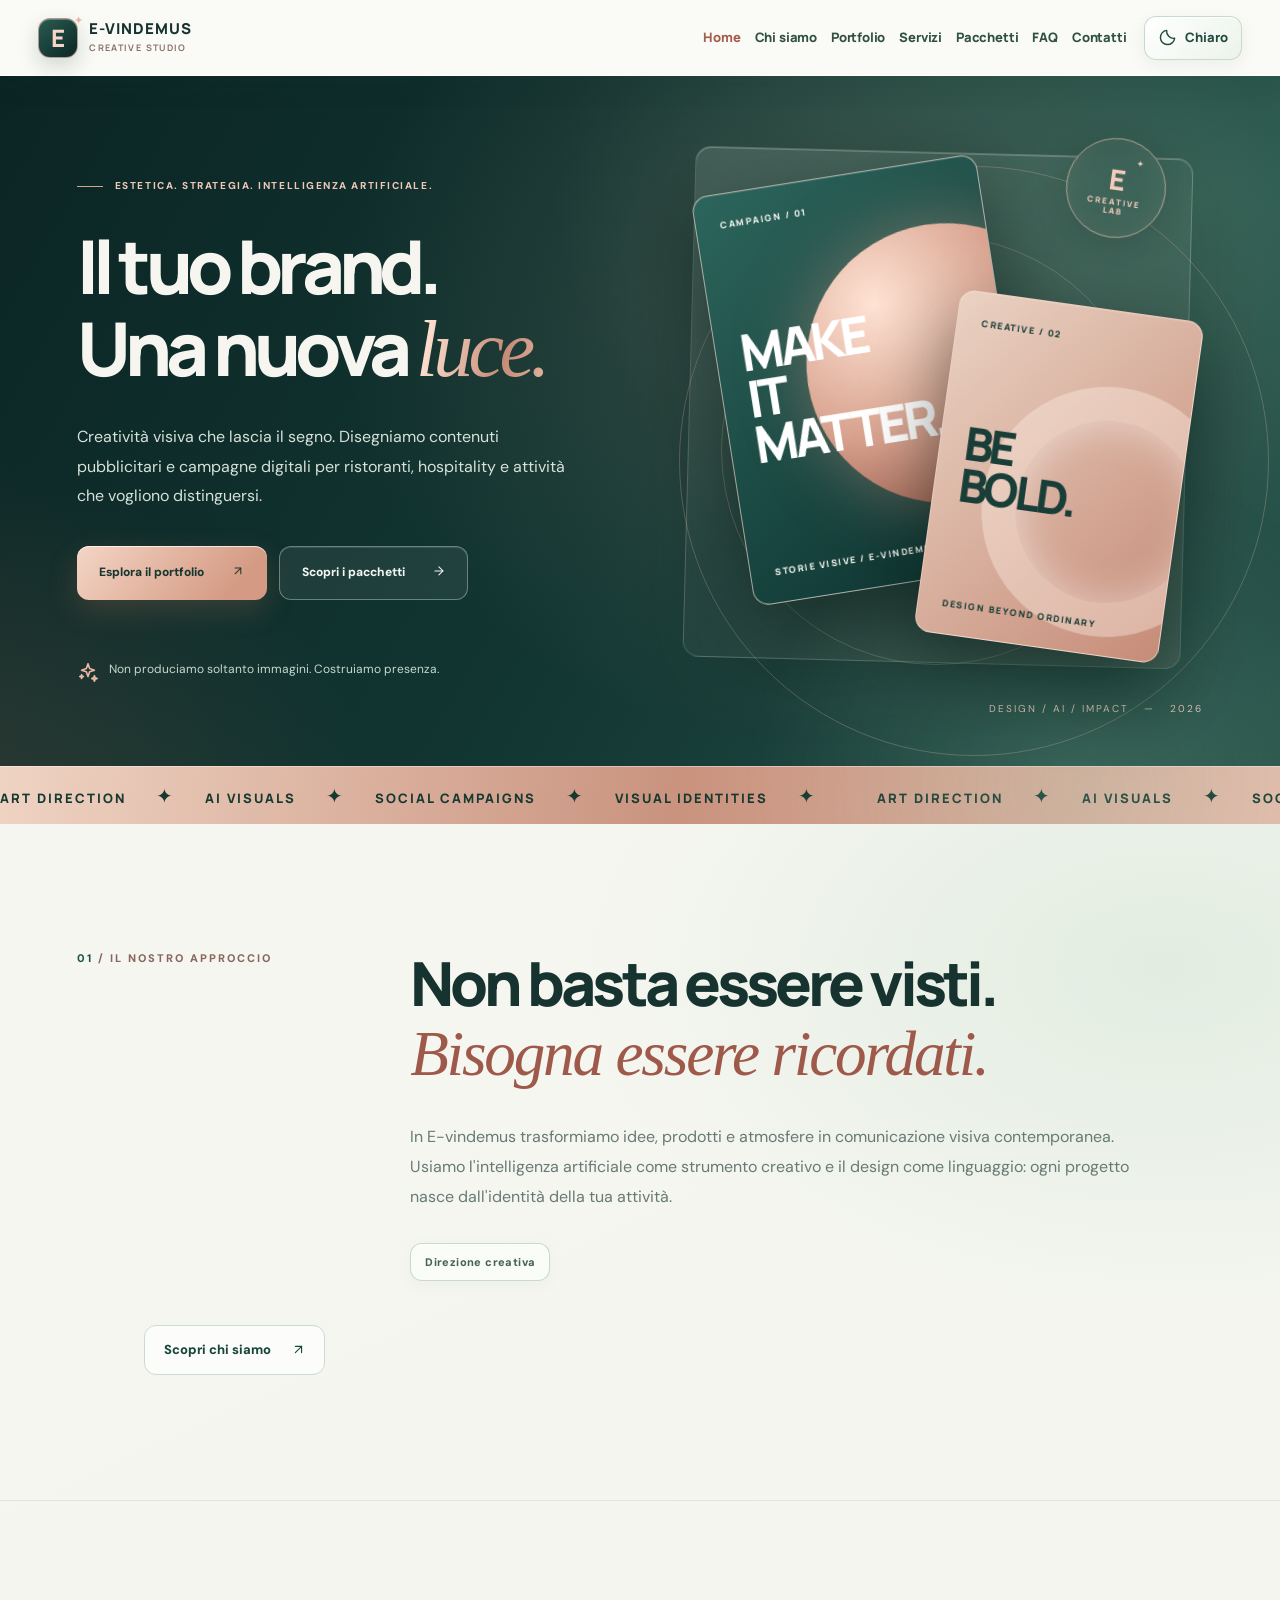
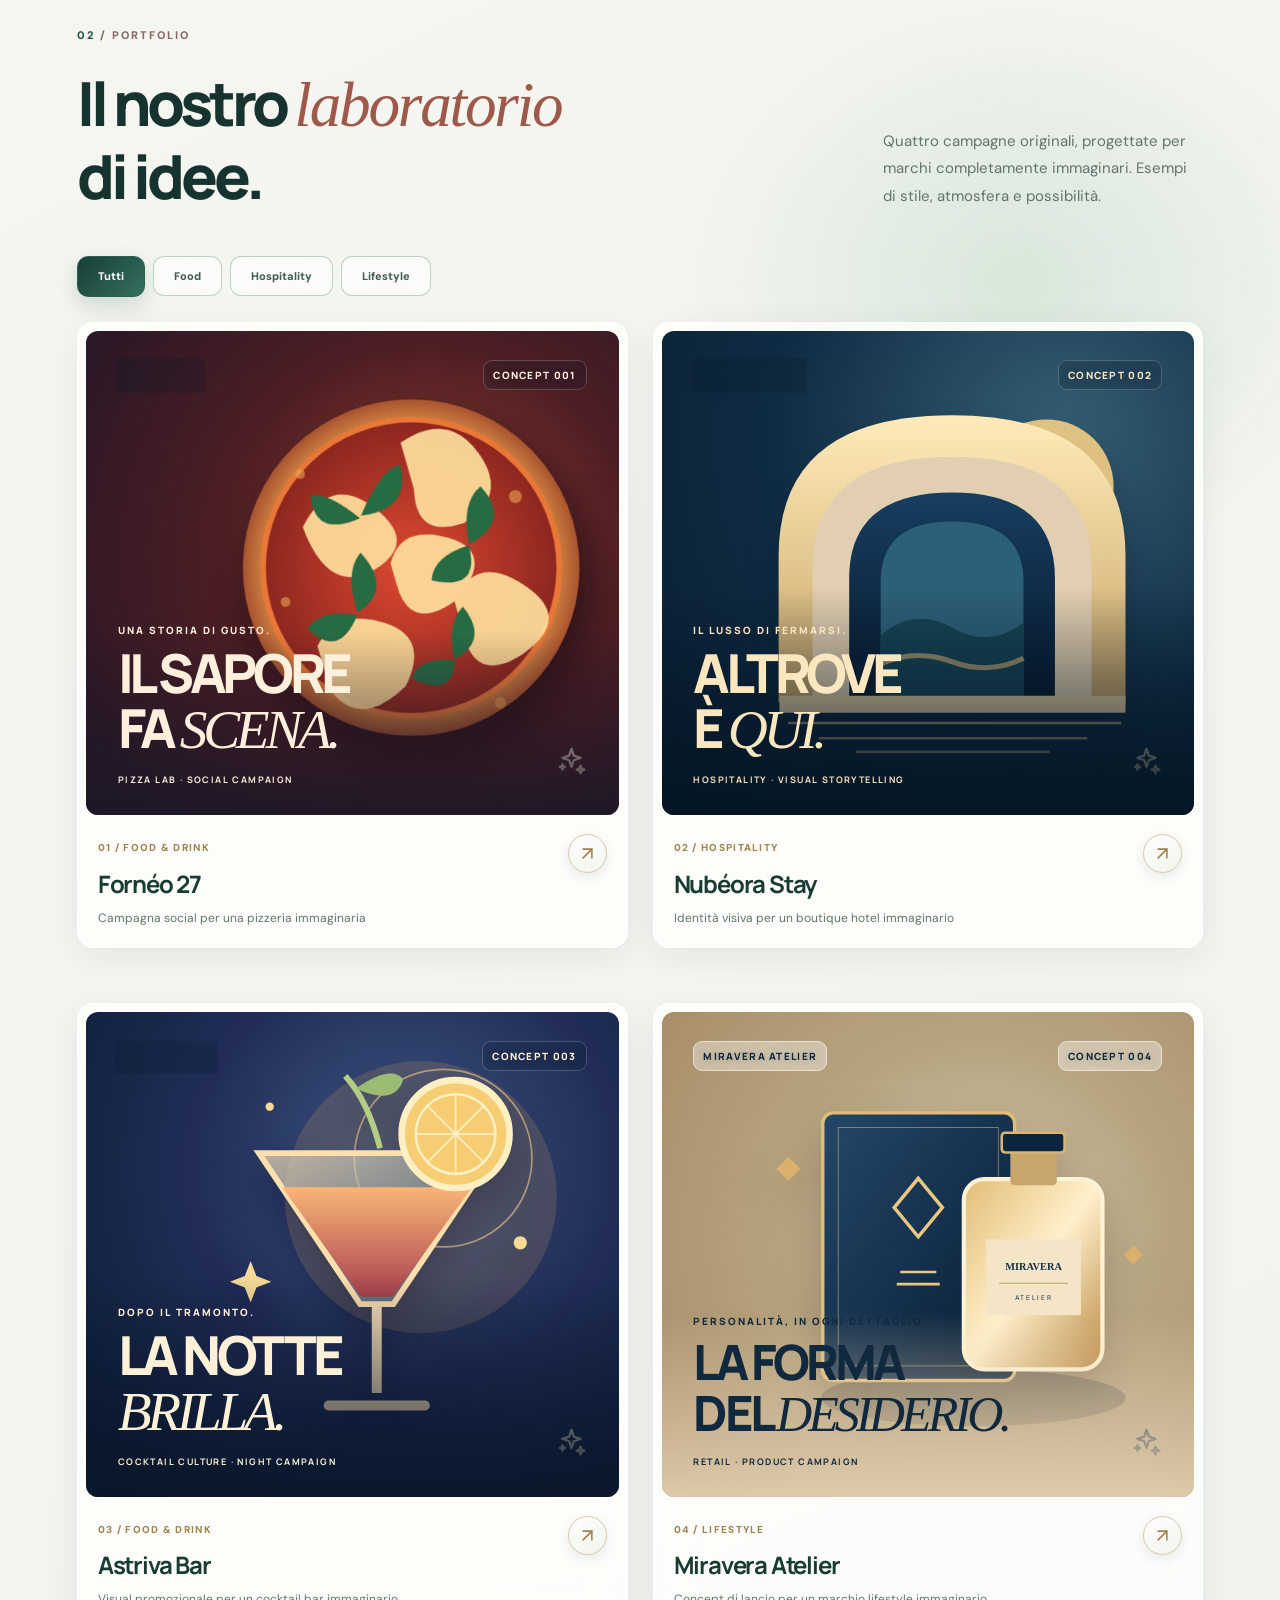
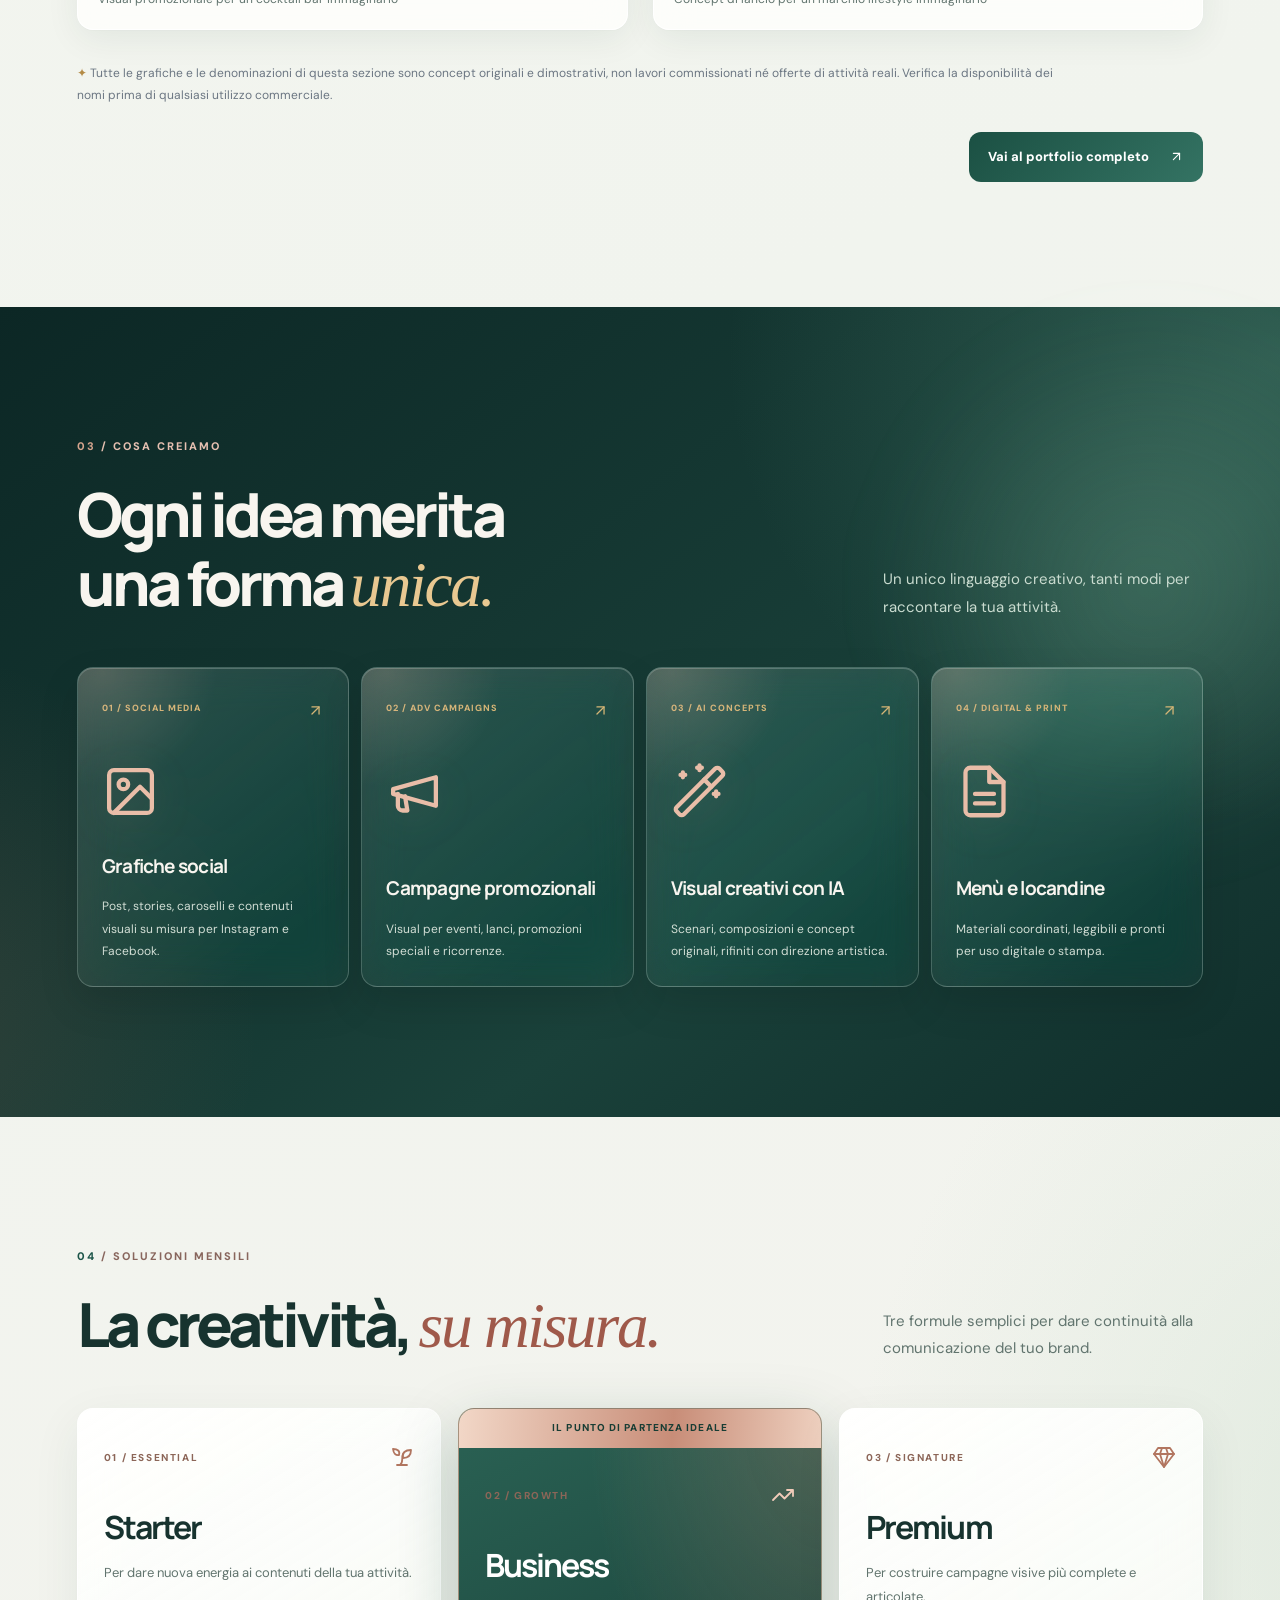
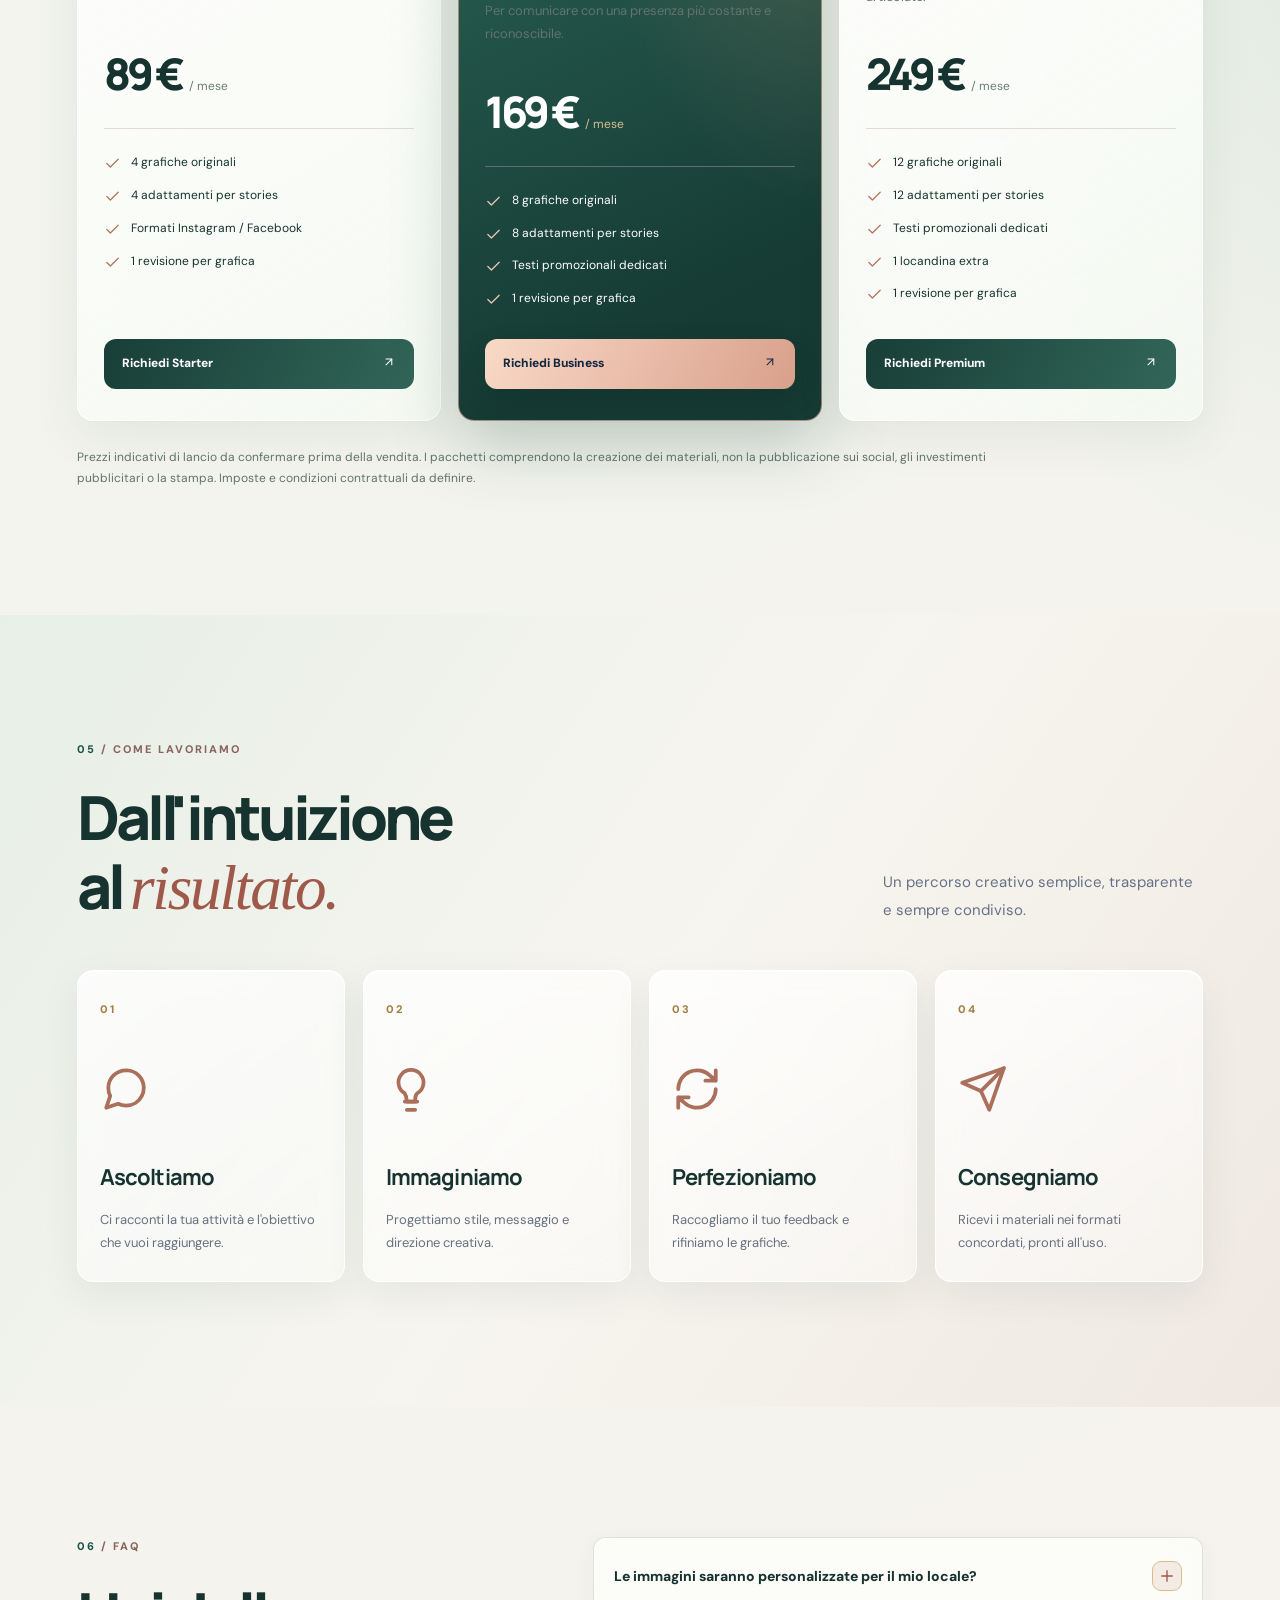
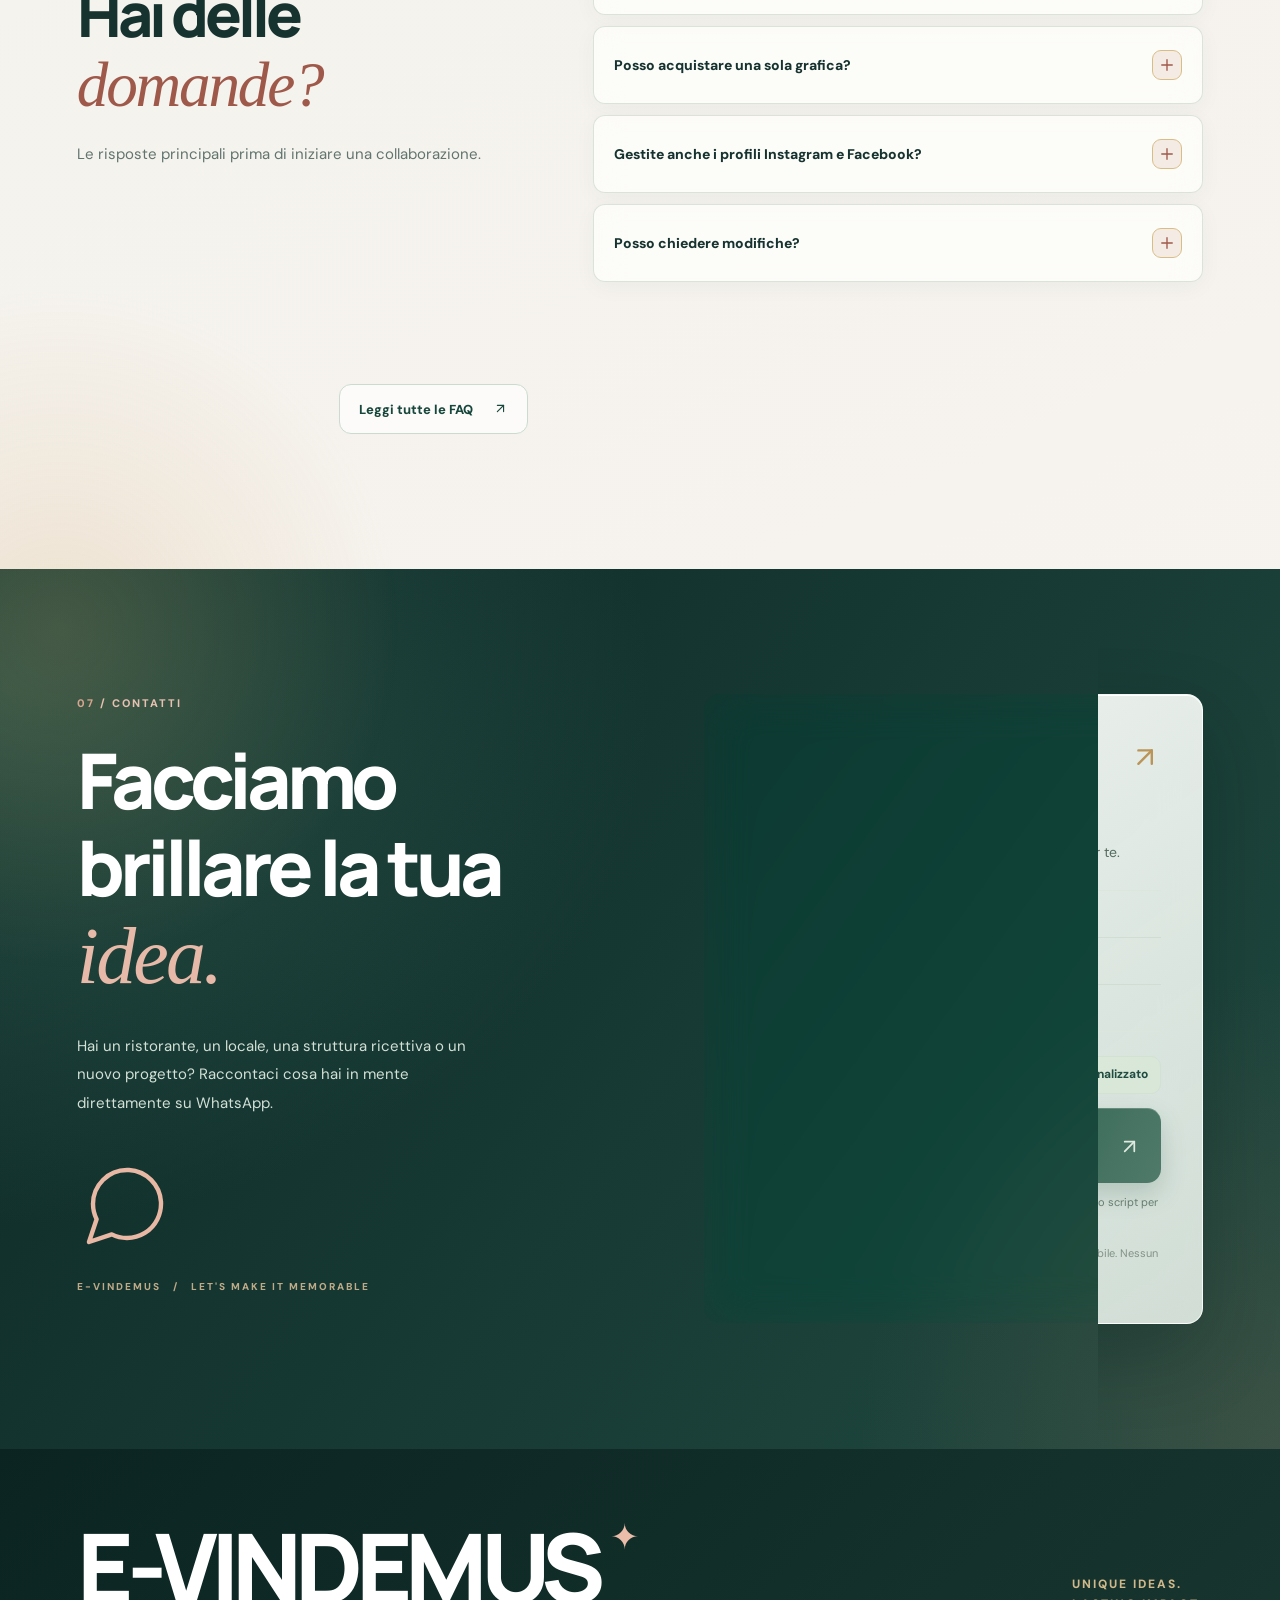
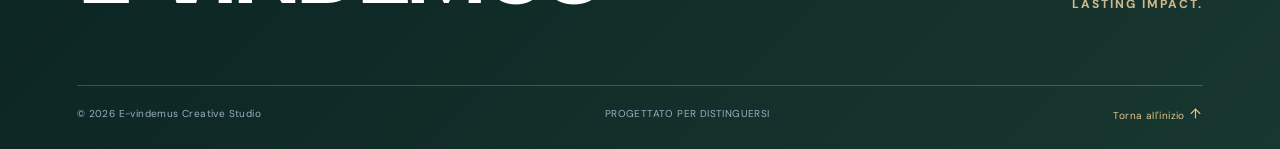
==== commit 07da78b4: "feat: add persistent light/dark mode and unify header typography" ====
--- a/index.html
+++ b/index.html
@@ -5,12 +5,19 @@
 <meta name="viewport" content="width=device-width, initial-scale=1">
 <meta name="description" content="E-vindemus: studio creativo per grafiche pubblicitarie, campagne digitali e contenuti social per ristoranti, hotel e attività locali.">
 <meta name="theme-color" content="#132C2A">
+<script>
+/* Seleziona il tema prima del rendering per evitare il flash del tema errato. */
+(function(){var t;try{t=localStorage.getItem('ev-theme')}catch(e){}if(t!=='light'&&t!=='dark'){t=window.matchMedia&&window.matchMedia('(prefers-color-scheme: dark)').matches?'dark':'light'}document.documentElement.setAttribute('data-ev-theme',t);document.documentElement.style.colorScheme=t})();
+</script>
 <meta property="og:type" content="website">
 <meta property="og:title" content="E-vindemus | Creative Studio">
 <meta property="og:description" content="Creatività, design e IA per valorizzare la comunicazione della tua attività.">
 <title>E-vindemus | Creative Studio</title>
-<style>html{scroll-behavior:smooth}body{margin:0;background:#f7f5ef}</style>
+<link rel="stylesheet" href="assets/site-base.css">
 <link rel="stylesheet" href="assets/pages.css">
+<link rel="stylesheet" href="assets/icons.css">
+<link rel="stylesheet" href="assets/theme.css">
+<script defer src="assets/theme.js"></script>
 </head>
 <body>
 <!-- E-vindemus | Sito statico per GitHub Pages.
@@ -32,6 +39,7 @@
 <a href="contatti.html">Contatti</a>
 </nav>
 <a class="ev-header-cta" href="contatti.html">Parliamo del tuo brand <span aria-hidden="true"><svg class="ev-icon ev-icon--arrow-up-right" data-icon="arrow-up-right" xmlns="http://www.w3.org/2000/svg" viewBox="0 0 24 24" width="24" height="24" fill="none" stroke="currentColor" stroke-width="1.8" stroke-linecap="round" stroke-linejoin="round" aria-hidden="true" focusable="false"><path d="M7 7h10v10"/><path d="M7 17 17 7"/></svg></span></a>
+<button class="ev-theme-toggle" type="button" aria-label="Attiva il tema scuro" aria-pressed="false" title="Attiva il tema scuro"><svg class="ev-icon ev-theme-moon" xmlns="http://www.w3.org/2000/svg" viewBox="0 0 24 24" width="20" height="20" fill="none" stroke="currentColor" stroke-width="1.8" stroke-linecap="round" stroke-linejoin="round" aria-hidden="true" focusable="false"><path d="M20.99 13.05A9 9 0 0 1 10.95 3.01 9 9 0 1 0 20.99 13.05Z"/></svg><svg class="ev-icon ev-theme-sun" xmlns="http://www.w3.org/2000/svg" viewBox="0 0 24 24" width="20" height="20" fill="none" stroke="currentColor" stroke-width="1.8" stroke-linecap="round" stroke-linejoin="round" aria-hidden="true" focusable="false"><circle cx="12" cy="12" r="4"/><path d="M12 2v2m0 16v2M4.93 4.93l1.42 1.42m11.3 11.3 1.42 1.42M2 12h2m16 0h2M4.93 19.07l1.42-1.42m11.3-11.3 1.42-1.42"/></svg><span class="ev-theme-label">Chiaro</span></button>
 <button class="ev-menu-toggle" type="button" aria-expanded="false" aria-controls="ev-navigation" aria-label="Apri il menu"><svg class="ev-icon ev-icon--menu ev-icon-menu" data-icon="menu" xmlns="http://www.w3.org/2000/svg" viewBox="0 0 24 24" width="24" height="24" fill="none" stroke="currentColor" stroke-width="1.8" stroke-linecap="round" stroke-linejoin="round" aria-hidden="true" focusable="false"><path d="M4 6h16M4 12h16M4 18h16"/></svg><svg class="ev-icon ev-icon--x ev-icon-close" data-icon="x" xmlns="http://www.w3.org/2000/svg" viewBox="0 0 24 24" width="24" height="24" fill="none" stroke="currentColor" stroke-width="1.8" stroke-linecap="round" stroke-linejoin="round" aria-hidden="true" focusable="false"><path d="M18 6 6 18M6 6l12 12"/></svg></button>
 </header>
 
@@ -136,38 +144,6 @@
   </main>
   <footer class="ev-footer"><div class="ev-layout"><div class="ev-footer-top"><div class="ev-footer-name">E-VINDEMUS<span>✦</span></div><p>UNIQUE IDEAS.<br>LASTING IMPACT.</p></div><div class="ev-footer-bottom"><span>© <span id="ev-year">2026</span> E-vindemus Creative Studio</span><span>PROGETTATO PER DISTINGUERSI</span><a href="index.html">Torna all'inizio <svg class="ev-icon ev-icon--arrow-up" data-icon="arrow-up" xmlns="http://www.w3.org/2000/svg" viewBox="0 0 24 24" width="24" height="24" fill="none" stroke="currentColor" stroke-width="1.8" stroke-linecap="round" stroke-linejoin="round" aria-hidden="true" focusable="false"><path d="m5 12 7-7 7 7"/><path d="M12 19V5"/></svg></a></div></div></footer>
 </div>
-<style>
-#ev-vindemus{--navy:#08182c;--navy2:#102741;--navy3:#163657;--navy4:#214766;--gold:#d6b16e;--gold2:#f3dbab;--warm:#f7f4ed;--paper:#fffefa;--ink:#162942;--muted:#6d7988;--line:#e6e2d8;background:var(--warm);color:var(--ink);font:400 15px/1.65 'DM Sans',Arial,sans-serif;width:100%;overflow:hidden;isolation:isolate}
-#ev-vindemus *,#ev-vindemus *:before,#ev-vindemus *:after{box-sizing:border-box}#ev-vindemus h1,#ev-vindemus h2,#ev-vindemus h3,#ev-vindemus p{margin:0}#ev-vindemus h1,#ev-vindemus h2,#ev-vindemus h3{font-family:'Manrope',Arial,sans-serif}#ev-vindemus a{text-decoration:none;color:inherit}#ev-vindemus img,#ev-vindemus svg{display:block;max-width:100%}#ev-vindemus button,#ev-vindemus input,#ev-vindemus select,#ev-vindemus textarea{font:inherit}#ev-vindemus button{cursor:pointer}#ev-vindemus :focus-visible{outline:3px solid #e1b55e;outline-offset:3px}#ev-vindemus .ev-layout{max-width:1450px;padding-left:6%;padding-right:6%;margin:auto}#ev-vindemus section[id]{scroll-margin-top:85px}#ev-vindemus h2{font-size:clamp(37px,4.75vw,72px);line-height:1.13;letter-spacing:-.06em;font-weight:800}#ev-vindemus h2 em{font:italic 400 1.04em Georgia,serif;letter-spacing:-.035em;color:#b18b4b}#ev-vindemus .ev-section-label{font-size:11px;font-weight:800;letter-spacing:2px;color:#8b795b;margin-bottom:25px}#ev-vindemus .ev-section-label>span{color:#1b3d5a}#ev-vindemus .ev-section-label.ev-light-label{color:#e8d1a2}#ev-vindemus .ev-section-label.ev-light-label>span{color:#d7b36f}
-/* NAVIGATION */
-#ev-vindemus .ev-header{z-index:30;position:relative;min-height:84px;display:flex;align-items:center;gap:30px;padding:12px 6%;background:#f9f7f1;border-bottom:1px solid var(--line)}#ev-vindemus .ev-brand{display:flex;align-items:center;gap:13px;flex-shrink:0}#ev-vindemus .ev-monogram{position:relative;display:grid;place-items:center;width:43px;height:43px;background:var(--navy);color:var(--gold2);font:800 24px 'Manrope';border:1px solid #bf9a5d}#ev-vindemus .ev-monogram>span{position:absolute;font-size:11px;right:-6px;top:-7px;color:#dcb96b}#ev-vindemus .ev-wordmark{font:800 17px/1.05 'Manrope';letter-spacing:.08em}#ev-vindemus .ev-wordmark small{display:block;font-size:8px;color:#96845c;letter-spacing:2.5px;margin-top:6px}#ev-vindemus .ev-nav{display:flex;align-items:center;gap:clamp(14px,2vw,34px);margin-left:auto}#ev-vindemus .ev-nav a{font-size:12px;font-weight:700;white-space:nowrap}#ev-vindemus .ev-nav a:hover{color:#9f7637}#ev-vindemus .ev-header-cta{background:var(--navy);color:#fff;display:flex;align-items:center;gap:25px;padding:13px 19px;font-size:11px;font-weight:800;white-space:nowrap}#ev-vindemus .ev-header-cta span{color:var(--gold2);font-size:19px}#ev-vindemus .ev-header-cta:hover{background:var(--navy3)}#ev-vindemus .ev-menu-toggle{display:none;border:1px solid #d9d2c7;padding:5px 10px;background:transparent;color:var(--navy);font-size:23px}
-/* HERO */
-#ev-vindemus .ev-hero{position:relative;background:var(--navy);color:#f8f6f0}#ev-vindemus .ev-hero:before{content:'';position:absolute;inset:0;background:radial-gradient(circle at 70% 42%,#23486d77,transparent 35%),radial-gradient(circle at 35% 120%,#b28c4224,transparent 43%);pointer-events:none}#ev-vindemus .ev-grain{position:absolute;inset:0;opacity:.14;pointer-events:none;background-image:linear-gradient(90deg,#ffffff0b 1px,transparent 1px),linear-gradient(#ffffff0b 1px,transparent 1px);background-size:74px 74px}#ev-vindemus .ev-hero-main{display:grid;grid-template-columns:1.05fr .95fr;min-height:680px;align-items:stretch;position:relative;gap:2%}#ev-vindemus .ev-hero-copy{padding:102px 0 76px;display:flex;flex-direction:column;align-items:flex-start;position:relative;z-index:3}#ev-vindemus .ev-kicker{display:flex;align-items:center;gap:12px;font-size:10px;font-weight:800;letter-spacing:2px}#ev-vindemus .ev-gold{color:#e7cd97}#ev-vindemus .ev-kicker-line{width:26px;height:1px;background:var(--gold)}#ev-vindemus .ev-hero h1{font-size:clamp(52px,5.8vw,94px);letter-spacing:-.085em;line-height:1.03;font-weight:800;margin:33px 0 27px;white-space:nowrap}#ev-vindemus .ev-hero h1 em{font:italic 400 1.08em Georgia,serif;color:var(--gold2);letter-spacing:-.06em}#ev-vindemus .ev-hero-copy>p{font-size:16px;max-width:490px;color:#c4d0dd;line-height:1.85}#ev-vindemus .ev-hero-actions{display:flex;flex-wrap:wrap;gap:12px;margin-top:35px}#ev-vindemus .ev-btn{padding:16px 22px;display:flex;gap:27px;align-items:center;justify-content:space-between;font-size:12px;font-weight:800;transition:transform .25s,background .25s}#ev-vindemus .ev-btn:hover{transform:translateY(-3px)}#ev-vindemus .ev-btn-gold{background:var(--gold2);color:#13233a}#ev-vindemus .ev-btn-line{border:1px solid #59708a;color:#f6f6f2}#ev-vindemus .ev-btn-line:hover{background:#ffffff18}#ev-vindemus .ev-hero-under{margin-top:auto;padding-top:50px;color:#adbbc9;display:flex;gap:10px;align-items:center;font-size:12px}#ev-vindemus .ev-sparkle{font-size:24px;color:var(--gold)}
-#ev-vindemus .ev-hero-composition{position:relative;min-height:610px;isolation:isolate}#ev-vindemus .ev-orbit{position:absolute;left:0;top:13%;width:590px;height:590px;border:1px solid #e3c58538;border-radius:50%;pointer-events:none}#ev-vindemus .ev-orbit-2{left:8%;top:23%;width:430px;height:430px}#ev-vindemus .ev-hero-poster{position:absolute;display:flex;flex-direction:column;align-items:flex-start;overflow:hidden;padding:24px;box-shadow:0 30px 55px #0009;border:1px solid #fff6;z-index:2}#ev-vindemus .ev-hero-poster>span,#ev-vindemus .ev-hero-poster>small{font:800 9px 'Manrope';letter-spacing:1.5px;z-index:2}#ev-vindemus .ev-hero-poster strong{font:800 clamp(33px,4vw,62px)/.91 'Manrope';letter-spacing:-.08em;z-index:2;margin:auto 0;color:#fff}#ev-vindemus .ev-hero-poster-a{width:55%;height:60%;left:8%;top:14%;transform:rotate(-11deg);background:linear-gradient(145deg,#193a55,#09243b);justify-content:space-between}#ev-vindemus .ev-gold-orb{position:absolute;width:280px;height:280px;border-radius:50%;background:radial-gradient(circle at 28% 25%,#fff1bd,#dbb571 52%,#7e5b33 80%);left:30%;top:15%;box-shadow:0 0 70px #edbf704d}#ev-vindemus .ev-hero-poster-b{width:47%;height:50%;right:4%;top:33%;z-index:3;transform:rotate(10deg);background:linear-gradient(130deg,#dec18a,#a57a3e);justify-content:space-between}#ev-vindemus .ev-hero-poster-b>span,#ev-vindemus .ev-hero-poster-b>small{color:#193248}#ev-vindemus .ev-hero-poster-b strong{font-size:clamp(31px,3.6vw,54px);color:#102d46}#ev-vindemus .ev-halo{position:absolute;width:250px;height:250px;border:34px solid #f8e6b668;border-radius:50%;top:22%;left:20%;box-shadow:inset 0 0 40px #fff7}#ev-vindemus .ev-stamp{position:absolute;right:7%;top:9%;border:1px solid #cba85a8c;color:#e5c58a;border-radius:50%;width:100px;height:100px;display:flex;flex-direction:column;align-items:center;justify-content:center;font:800 28px 'Manrope';transform:rotate(12deg);z-index:4}#ev-vindemus .ev-stamp>span{position:absolute;top:15px;right:24px;font-size:9px}#ev-vindemus .ev-stamp>small{font:800 8px/1.1 'Manrope';letter-spacing:2px;text-align:center}#ev-vindemus .ev-hero-index{position:absolute;bottom:7%;right:0;color:#d6bb82;font-size:10px;letter-spacing:2px}#ev-vindemus .ev-ticker{overflow:hidden;background:#d3ae6d;color:#13263e;white-space:nowrap;padding:15px 0;font:800 13px 'Manrope';letter-spacing:2px}#ev-vindemus .ev-ticker-track{display:flex;gap:35px;width:max-content;animation:ev-slide 26s linear infinite}#ev-vindemus .ev-ticker b{padding:0 25px;font-size:20px}#ev-vindemus .ev-ticker span{display:block}@keyframes ev-slide{to{transform:translateX(-50%)}}
-/* INTRO */
-#ev-vindemus .ev-intro{padding-top:125px;padding-bottom:125px;display:grid;grid-template-columns:28% 72%;gap:18px;border-bottom:1px solid var(--line)}#ev-vindemus .ev-intro-content>p{color:#677486;margin-top:31px;max-width:750px;font-size:16px;line-height:1.9}#ev-vindemus .ev-chips{display:flex;flex-wrap:wrap;gap:9px;margin-top:30px}#ev-vindemus .ev-chips span{border:1px solid #d7c6a6;padding:9px 14px;border-radius:30px;color:#6f624d;font-size:11px;font-weight:800;letter-spacing:.4px}
-/* PORTFOLIO */
-#ev-vindemus .ev-portfolio{padding-top:125px;padding-bottom:125px}#ev-vindemus .ev-heading-row{display:flex;align-items:flex-end;justify-content:space-between;gap:45px;margin-bottom:45px}#ev-vindemus .ev-heading-row>p{max-width:320px;flex:0 0 320px;color:var(--muted);line-height:1.85}#ev-vindemus .ev-filters{display:flex;flex-wrap:wrap;gap:8px;margin-bottom:26px}#ev-vindemus .ev-filter{border:1px solid #d5cec0;background:transparent;color:#46556c;padding:10px 20px;border-radius:30px;font-size:11px;font-weight:800}#ev-vindemus .ev-filter.is-active,#ev-vindemus .ev-filter:hover{background:var(--navy);color:#fff;border-color:var(--navy)}#ev-vindemus .ev-project-grid{display:grid;grid-template-columns:1fr 1fr;gap:55px 25px}#ev-vindemus .ev-project[hidden]{display:none!important}#ev-vindemus .ev-art{height:auto;aspect-ratio:1.1;min-height:380px;position:relative;overflow:hidden;isolation:isolate;padding:26px;transition:transform .3s}#ev-vindemus .ev-project:hover .ev-art{transform:translateY(-4px)}#ev-vindemus .ev-art-top{position:absolute;left:6%;top:6%;right:6%;display:flex;align-items:center;justify-content:space-between;font:800 10px 'Manrope';letter-spacing:1.3px;z-index:4}#ev-vindemus .ev-art-text{position:absolute;bottom:6%;left:6%;right:6%;z-index:3;display:flex;flex-direction:column;align-items:flex-start;gap:12px}#ev-vindemus .ev-art-text small{font:800 10px 'Manrope';letter-spacing:2px}#ev-vindemus .ev-art-text strong{font:800 clamp(36px,4.2vw,68px)/.91 'Manrope';letter-spacing:-.08em}#ev-vindemus .ev-art-text strong i{font:italic 400 1.03em Georgia,serif}#ev-vindemus .ev-art-text span{font:700 9px 'Manrope';letter-spacing:1.4px}#ev-vindemus .ev-art-corner{position:absolute;right:6%;bottom:6%;font-size:33px;opacity:.85}#ev-vindemus .ev-art-pizza{background:radial-gradient(circle at 64% 46%,#a84636,#4e1e23 48%,#2c1827 90%);color:#fff0dd}#ev-vindemus .ev-art-pizza:after{content:'';position:absolute;inset:0;background:linear-gradient(0deg,#1c1728d7 0%,transparent 38%);pointer-events:none}#ev-vindemus .ev-pizza-illustration{width:79%;position:absolute;left:22%;top:7%;transform:rotate(-16deg);filter:drop-shadow(0 25px 24px #190b13a3)}#ev-vindemus .ev-pizza-illustration svg{width:100%}#ev-vindemus .ev-art-hotel{background:radial-gradient(circle at 75% 22%,#355f74,#102c43 52%,#081c30);color:#fae6bf}#ev-vindemus .ev-hotel-illustration{position:absolute;width:83%;left:13%;top:7%;filter:drop-shadow(0 18px 15px #091d3277)}#ev-vindemus .ev-art-hotel:after{content:'';position:absolute;inset:0;background:linear-gradient(0deg,#051523e8 2%,transparent 47%);pointer-events:none}#ev-vindemus .ev-art-bar{background:radial-gradient(circle at 60% 32%,#425b86,#212d58 46%,#0c1d35 92%);color:#fff1d7}#ev-vindemus .ev-drink-illustration{position:absolute;width:81%;left:15%;top:5%;filter:drop-shadow(0 18px 20px #0a0d2d9e)}#ev-vindemus .ev-art-bar:after{content:'';position:absolute;inset:0;background:linear-gradient(0deg,#09162add 2%,transparent 46%);pointer-events:none}#ev-vindemus .ev-art-retail{background:radial-gradient(circle at 60% 45%,#d2c6ac,#b6a47f 46%,#a88d68 95%);color:#10293f}#ev-vindemus .ev-retail-illustration{position:absolute;width:84%;left:15%;top:4%;filter:drop-shadow(0 20px 20px #56402c55)}#ev-vindemus .ev-art-retail:after{content:'';position:absolute;inset:0;background:linear-gradient(0deg,#e6d4b5d9 0%,transparent 38%);pointer-events:none}#ev-vindemus .ev-art-retail .ev-art-text strong{font-size:clamp(34px,3.8vw,62px)}#ev-vindemus .ev-project-info{display:flex;justify-content:space-between;gap:18px;padding:20px 0;border-bottom:1px solid var(--line)}#ev-vindemus .ev-project-info span:not(.ev-project-arrow){font-size:10px;font-weight:800;letter-spacing:1.3px;color:#9c824e}#ev-vindemus .ev-project-info h3{font-size:24px;letter-spacing:-.05em;margin:5px 0}#ev-vindemus .ev-project-info p{color:var(--muted);font-size:12px}#ev-vindemus .ev-project-arrow{width:39px;height:39px;display:grid;place-items:center;border:1px solid #d7c6a7;border-radius:50%;color:#a2824a;font-size:19px;flex:0 0 auto}#ev-vindemus .ev-portfolio-disclaimer{margin-top:32px;color:#6b7682;font-size:12px;max-width:980px;line-height:1.85}#ev-vindemus .ev-portfolio-disclaimer span{color:#b48b46}
-/* SERVICES */
-#ev-vindemus .ev-services{background:var(--navy);color:#f8f5ef;padding:130px 0;position:relative}#ev-vindemus .ev-services:before{content:'';position:absolute;right:-150px;top:0;width:560px;height:560px;background:radial-gradient(circle,#335b7e5c,transparent 70%);pointer-events:none}#ev-vindemus .ev-services h2 em{color:#e9c891}#ev-vindemus .ev-services .ev-heading-row>p{color:#b6c5d1}#ev-vindemus .ev-services-grid{display:grid;grid-template-columns:repeat(4,1fr);gap:12px}#ev-vindemus .ev-service{display:flex;flex-direction:column;min-height:320px;background:var(--navy2);padding:24px;border:1px solid #49627f55;transition:background .25s,transform .25s}#ev-vindemus .ev-service:hover{background:#193653;transform:translateY(-4px)}#ev-vindemus .ev-service-head{display:flex;justify-content:space-between;align-items:center;font-size:9px;letter-spacing:1px;color:#d5b576;font-weight:800}#ev-vindemus .ev-service-head>span:last-child{font-size:20px}#ev-vindemus .ev-service-icon{font-size:62px;line-height:1;margin:32px 0 auto;color:var(--gold2)}#ev-vindemus .ev-service h3{font-size:19px;letter-spacing:-.04em;margin-bottom:13px}#ev-vindemus .ev-service p{color:#b7c5d2;font-size:12px;line-height:1.85}
-/* PRICE */
-#ev-vindemus .ev-pricing{padding-top:130px;padding-bottom:125px}#ev-vindemus .ev-price-grid{display:grid;grid-template-columns:repeat(3,1fr);gap:17px;align-items:stretch}#ev-vindemus .ev-plan{background:var(--paper);border:1px solid #e2dacc;display:flex;flex-direction:column;padding:31px 26px;min-height:510px;position:relative}#ev-vindemus .ev-plan-title{display:flex;justify-content:space-between;align-items:center;color:#a88851}#ev-vindemus .ev-plan-title small{font-size:10px;font-weight:800;letter-spacing:1.6px}#ev-vindemus .ev-plan-title span{font-size:22px}#ev-vindemus .ev-plan h3{font-size:32px;letter-spacing:-.06em;margin-top:25px}#ev-vindemus .ev-plan>p{color:var(--muted);font-size:13px;line-height:1.8;min-height:58px;margin-top:7px}#ev-vindemus .ev-price{display:flex;align-items:baseline;gap:8px;margin:25px 0}#ev-vindemus .ev-price strong{font:800 clamp(35px,3.4vw,52px) 'Manrope';letter-spacing:-.09em}#ev-vindemus .ev-price span{color:#798492;font-size:12px}#ev-vindemus .ev-rule{height:1px;background:#e2dbd0}#ev-vindemus .ev-plan ul{list-style:none;padding:0;margin:24px 0 30px;display:grid;gap:13px}#ev-vindemus .ev-plan li{display:flex;gap:10px;align-items:baseline;font-size:12px}#ev-vindemus .ev-plan li:before{content:'✓';color:#a88247;font-weight:800}#ev-vindemus .ev-plan-btn{margin-top:auto;display:flex;justify-content:space-between;gap:15px;background:var(--navy);color:#fff!important;padding:15px 18px;font-size:12px;font-weight:800;transition:background .2s}#ev-vindemus .ev-plan-btn:hover{background:var(--navy3)}#ev-vindemus .ev-plan-highlight{background:#132d4b;border-color:#132d4b;color:#fff}#ev-vindemus .ev-plan-highlight .ev-plan-title,#ev-vindemus .ev-plan-highlight .ev-plan>p,#ev-vindemus .ev-plan-highlight .ev-price span{color:#d4bd90}#ev-vindemus .ev-plan-highlight .ev-rule{background:#5e6e7e}#ev-vindemus .ev-plan-highlight li:before{color:#dfc58e}#ev-vindemus .ev-plan-highlight .ev-plan-btn{background:var(--gold2);color:#122740!important}#ev-vindemus .ev-plan-highlight .ev-plan-btn:hover{background:#f8e6c4}#ev-vindemus .ev-plan-badge{position:absolute;top:-28px;left:0;right:0;background:#d6b16e;color:#13243b;text-align:center;padding:7px;font-size:10px;letter-spacing:1px;font-weight:800}#ev-vindemus .ev-pricing-note{font-size:12px;line-height:1.8;color:var(--muted);margin-top:26px;max-width:950px}
-/* PROCESS */
-#ev-vindemus .ev-process{padding:125px 0;background:#ebe6db}#ev-vindemus .ev-process .ev-heading-row>p{color:#657286}#ev-vindemus .ev-steps{display:grid;grid-template-columns:repeat(4,1fr);gap:18px}#ev-vindemus .ev-steps article{padding:24px 5px 0 0;border-top:1px solid #c9b99d}#ev-vindemus .ev-steps article>span{font-size:11px;letter-spacing:2px;font-weight:800;color:#a17e43}#ev-vindemus .ev-step-mark{font-size:55px;color:#9d7d49;margin:20px 0 28px}#ev-vindemus .ev-steps h3{font-size:22px;letter-spacing:-.04em;margin-bottom:12px}#ev-vindemus .ev-steps p{font-size:13px;color:#667180;line-height:1.8}
-/* FAQ */
-#ev-vindemus .ev-faq{padding-top:130px;padding-bottom:135px;display:grid;grid-template-columns:.85fr 1.15fr;gap:65px}#ev-vindemus .ev-faq>div>p{margin-top:20px;color:var(--muted)}#ev-vindemus .ev-faq-items{border-top:1px solid var(--line)}#ev-vindemus .ev-faq-items details{border-bottom:1px solid var(--line)}#ev-vindemus .ev-faq-items summary{list-style:none;display:flex;justify-content:space-between;gap:25px;align-items:center;padding:23px 0;font-weight:800;font-size:14px;cursor:pointer}#ev-vindemus .ev-faq-items summary::-webkit-details-marker{display:none}#ev-vindemus .ev-faq-items summary span{width:30px;height:30px;border:1px solid #d9bd87;display:grid;place-items:center;flex:0 0 auto;font-size:18px;color:#987540}#ev-vindemus .ev-faq-items details[open] summary span{transform:rotate(45deg)}#ev-vindemus .ev-faq-items details p{color:var(--muted);font-size:13px;line-height:1.85;padding:0 30px 22px 0}
-/* CONTACT */
-#ev-vindemus .ev-contact{background:linear-gradient(120deg,#0b1c30,#163656);color:#fff;padding:125px 0;position:relative}#ev-vindemus .ev-contact:after{content:'';position:absolute;left:-300px;top:-300px;width:720px;height:720px;background:radial-gradient(circle,#d1a15d32,transparent 67%);pointer-events:none}#ev-vindemus .ev-contact-grid{display:grid;grid-template-columns:1fr .95fr;gap:9%;position:relative;z-index:1}#ev-vindemus .ev-contact h2{font-size:clamp(49px,6vw,90px)}#ev-vindemus .ev-contact h2 em{color:var(--gold2)}#ev-vindemus .ev-contact-copy>p{margin-top:30px;max-width:400px;color:#c3d0df;line-height:1.9}#ev-vindemus .ev-contact-goldmark{font-size:100px;color:#e2c085;line-height:1;margin:35px 0 25px}#ev-vindemus .ev-contact-small{color:#bfaa87;font-size:10px;letter-spacing:2px;font-weight:800}#ev-vindemus .ev-contact-panel{padding:clamp(24px,3.2vw,43px);background:var(--paper);color:var(--navy)}#ev-vindemus .ev-contact-panel-top{display:flex;justify-content:space-between;gap:20px;align-items:flex-start;margin-bottom:28px}#ev-vindemus .ev-contact-panel-top h3{font-size:27px;line-height:1.2;letter-spacing:-.05em}#ev-vindemus .ev-contact-panel-top>span{font-size:28px;color:#bb9558}#ev-vindemus #ev-contact-form{display:grid;gap:9px}#ev-vindemus #ev-contact-form label{font-size:12px;font-weight:800;margin-top:7px}#ev-vindemus #ev-contact-form input,#ev-vindemus #ev-contact-form select,#ev-vindemus #ev-contact-form textarea{width:100%;min-width:0;color:#172f48;border:1px solid #dedbd4;background:#f8f7f3;padding:13px 14px;border-radius:0;font-size:13px;outline-color:var(--gold)}#ev-vindemus #ev-contact-form textarea{resize:vertical}#ev-vindemus #ev-contact-form button{border:0;background:var(--navy);color:white;padding:16px 19px;display:flex;justify-content:space-between;font-weight:800;font-size:12px;margin-top:12px}#ev-vindemus #ev-contact-form button:hover{background:var(--navy3)}#ev-vindemus #ev-contact-form>small{font-size:10px;color:#7b8490;line-height:1.7}#ev-vindemus .ev-form-result{white-space:pre-line;overflow-wrap:anywhere;font-size:12px;color:#7e683d}
-/* FOOTER */
-#ev-vindemus .ev-footer{background:#061322;color:#fff;padding:70px 0 25px}#ev-vindemus .ev-footer-top{display:flex;align-items:flex-end;justify-content:space-between;gap:20px;margin-bottom:70px}#ev-vindemus .ev-footer-name{font:800 clamp(40px,7.5vw,105px)/1 'Manrope';letter-spacing:-.075em;overflow-wrap:anywhere}#ev-vindemus .ev-footer-name span{font-size:.36em;vertical-align:top;color:var(--gold2);margin-left:12px}#ev-vindemus .ev-footer-top>p{font-size:12px;letter-spacing:2px;font-weight:800;color:#cfb88b}#ev-vindemus .ev-footer-bottom{border-top:1px solid #37516b;padding-top:20px;display:flex;justify-content:space-between;gap:15px;flex-wrap:wrap;font-size:10px;color:#9baec3;letter-spacing:.4px}#ev-vindemus .ev-footer-bottom a{color:#e1c58c}
-/* REVEAL */
-#ev-vindemus .ev-reveal{opacity:1;transform:none}#ev-vindemus.ev-motion .ev-reveal{opacity:1;transform:none}#ev-vindemus.ev-motion .ev-reveal.ev-visible{opacity:1;transform:none}
-@media(max-width:1120px){#ev-vindemus .ev-nav{gap:15px}#ev-vindemus .ev-header-cta{display:none}#ev-vindemus .ev-service{padding:19px}#ev-vindemus .ev-hero h1{font-size:clamp(48px,5.2vw,74px)}}
-@media(max-width:900px){#ev-vindemus .ev-nav{display:none;position:absolute;top:100%;right:4%;left:4%;background:#fff;border:1px solid var(--line);padding:20px;box-shadow:0 18px 35px #0002;flex-direction:column;align-items:stretch;gap:13px}#ev-vindemus .ev-nav.ev-open{display:flex}#ev-vindemus .ev-menu-toggle{display:block;margin-left:auto}#ev-vindemus .ev-hero-main{grid-template-columns:1fr;gap:0}#ev-vindemus .ev-hero-copy{padding:85px 0 40px;min-height:520px}#ev-vindemus .ev-hero h1{font-size:clamp(52px,8.5vw,85px)}#ev-vindemus .ev-hero-composition{height:510px;min-height:510px;max-width:650px;width:100%;margin:0 auto}#ev-vindemus .ev-hero-poster-a{left:18%;height:73%;top:5%}#ev-vindemus .ev-hero-poster-b{right:11%;height:62%;top:22%}#ev-vindemus .ev-orbit{left:10%;top:0}#ev-vindemus .ev-orbit-2{left:17%;top:12%}#ev-vindemus .ev-hero-index{right:9%;bottom:5%}#ev-vindemus .ev-intro{grid-template-columns:1fr;gap:13px;padding-top:90px;padding-bottom:90px}#ev-vindemus .ev-intro .ev-section-label{margin-bottom:15px}#ev-vindemus .ev-services-grid{grid-template-columns:1fr 1fr}#ev-vindemus .ev-price-grid{grid-template-columns:1fr;gap:35px}#ev-vindemus .ev-plan{min-height:0}#ev-vindemus .ev-steps{grid-template-columns:1fr 1fr}#ev-vindemus .ev-contact-grid{grid-template-columns:1fr;gap:45px}#ev-vindemus .ev-contact-goldmark{display:none}#ev-vindemus .ev-contact-small{margin-top:20px}#ev-vindemus .ev-faq{grid-template-columns:1fr;gap:25px}}
-@media(max-width:650px){#ev-vindemus .ev-layout{padding-left:5%;padding-right:5%}#ev-vindemus .ev-header{padding:12px 5%;min-height:72px}#ev-vindemus .ev-wordmark{font-size:14px}#ev-vindemus .ev-monogram{width:37px;height:37px}#ev-vindemus .ev-hero-copy{padding-top:62px;min-height:500px}#ev-vindemus .ev-hero h1{font-size:clamp(43px,9.4vw,65px)}#ev-vindemus .ev-hero-copy>p{font-size:14px}#ev-vindemus .ev-hero-actions{gap:10px}#ev-vindemus .ev-btn{font-size:11px;padding:13px 14px;gap:12px}#ev-vindemus .ev-hero-composition{height:380px;min-height:380px}#ev-vindemus .ev-hero-poster{padding:15px}#ev-vindemus .ev-hero-poster strong{font-size:clamp(25px,7vw,45px)}#ev-vindemus .ev-hero-poster-b strong{font-size:clamp(23px,6vw,36px)}#ev-vindemus .ev-hero-poster-a{left:8%;width:54%}#ev-vindemus .ev-hero-poster-b{right:5%;width:46%}#ev-vindemus .ev-gold-orb{width:180px;height:180px}#ev-vindemus .ev-halo{width:180px;height:180px}#ev-vindemus .ev-stamp{right:9%;top:2%;width:68px;height:68px;font-size:18px}#ev-vindemus .ev-stamp>small{font-size:5px}#ev-vindemus .ev-stamp>span{font-size:8px;top:10px;right:17px}#ev-vindemus .ev-hero-poster>span,#ev-vindemus .ev-hero-poster>small{font-size:7px}#ev-vindemus .ev-hero-index{font-size:8px}#ev-vindemus .ev-intro,#ev-vindemus .ev-portfolio,#ev-vindemus .ev-services,#ev-vindemus .ev-pricing,#ev-vindemus .ev-process,#ev-vindemus .ev-faq,#ev-vindemus .ev-contact{padding-top:82px;padding-bottom:82px}#ev-vindemus h2{font-size:clamp(36px,8vw,54px)}#ev-vindemus .ev-heading-row{display:block;margin-bottom:34px}#ev-vindemus .ev-heading-row>p{margin-top:22px;font-size:14px}#ev-vindemus .ev-project-grid{grid-template-columns:1fr;gap:34px}#ev-vindemus .ev-art{min-height:0;aspect-ratio:1/1}#ev-vindemus .ev-art-text strong,#ev-vindemus .ev-art-retail .ev-art-text strong{font-size:clamp(37px,9vw,58px)}#ev-vindemus .ev-service{min-height:275px}#ev-vindemus .ev-services-grid{gap:10px}#ev-vindemus .ev-service-icon{font-size:43px}#ev-vindemus .ev-service h3{font-size:17px}#ev-vindemus .ev-service p{font-size:11px}#ev-vindemus .ev-steps{gap:25px 14px}#ev-vindemus .ev-faq{gap:30px}#ev-vindemus .ev-contact h2{font-size:clamp(47px,10vw,68px)}#ev-vindemus .ev-footer-top{display:block;margin-bottom:45px}#ev-vindemus .ev-footer-top>p{margin-top:25px}#ev-vindemus .ev-footer-name{font-size:clamp(37px,9vw,65px)}}
-@media(max-width:420px){#ev-vindemus .ev-hero h1{font-size:10.1vw}#ev-vindemus .ev-kicker{font-size:8px}#ev-vindemus .ev-hero-under{font-size:10px}#ev-vindemus .ev-service-grid{grid-template-columns:1fr}#ev-vindemus .ev-services-grid{grid-template-columns:1fr}#ev-vindemus .ev-steps{grid-template-columns:1fr}#ev-vindemus .ev-art{padding:15px}#ev-vindemus .ev-art-text strong,#ev-vindemus .ev-art-retail .ev-art-text strong{font-size:10.3vw}}
-@media(prefers-reduced-motion:reduce){#ev-vindemus *,#ev-vindemus *:before,#ev-vindemus *:after{animation:none!important;transition:none!important}#ev-vindemus.ev-motion .ev-reveal{opacity:1;transform:none}}
-</style>
 <script>
 (function(){
   'use strict';
@@ -236,523 +212,6 @@
 })();
 </script>
 
-<style>
-/* E-VINDEMUS — LIQUID GLASS / NAVY & CHAMPAGNE / v2
-   Raggi degli elementi UI: massimo 16px. I cerchi sono elementi decorativi. */
-#ev-vindemus{
-  --navy:#08182c;--navy2:#102741;--navy3:#163657;
-  --gold:#d6b16e;--gold2:#f3dbab;--warm:#f7f4ed;
-  --paper:#fffefa;--ink:#14263c;--muted:#647486;
-  --ev-ease:cubic-bezier(.22,1,.36,1);
-  background:linear-gradient(155deg,#faf9f5 0%,#f4f7f9 45%,#f9f6ef 100%);
-  font-synthesis:none;
-}
-#ev-vindemus .ev-layout{max-width:1480px}
-#ev-vindemus h2{letter-spacing:-.065em}
-#ev-vindemus .ev-header{
-  position:sticky;top:0;
-  z-index:80;min-height:79px;
-  background:rgba(249,250,251,.78);
-  -webkit-backdrop-filter:blur(22px) saturate(170%);
-  backdrop-filter:blur(22px) saturate(170%);
-  border-bottom:1px solid rgba(255,255,255,.78);
-  box-shadow:0 6px 34px rgba(8,24,44,.055);
-}
-#ev-vindemus .ev-brand{transition:transform .35s var(--ev-ease)}
-#ev-vindemus .ev-brand:hover{transform:translateY(-1px)}
-#ev-vindemus .ev-monogram{
-  border-radius:12px;
-  background:linear-gradient(145deg,#1b405e,#071a2c 65%);
-  border-color:rgba(243,219,171,.7);
-  box-shadow:inset 0 1px 0 rgba(255,255,255,.24),0 6px 18px rgba(8,24,44,.16)
-}
-#ev-vindemus .ev-nav a{transition:color .25s ease}
-#ev-vindemus .ev-header-cta{
-  border-radius:12px;
-  background:linear-gradient(125deg,#102941,#173d5a);
-  box-shadow:0 8px 22px rgba(8,24,44,.13);
-  transition:transform .3s var(--ev-ease),box-shadow .3s;
-}
-#ev-vindemus .ev-header-cta:hover{transform:translateY(-2px);box-shadow:0 13px 27px rgba(8,24,44,.19)}
-#ev-vindemus .ev-menu-toggle{border-radius:10px;background:rgba(255,255,255,.48)}
-#ev-vindemus .ev-hero{
-  --ev-pointer-x:65%;--ev-pointer-y:32%;
-  background:
-    radial-gradient(ellipse 70% 70% at 94% 19%,rgba(43,88,126,.48) 0%,transparent 68%),
-    radial-gradient(ellipse 65% 75% at -13% 101%,rgba(184,130,66,.18) 0%,transparent 66%),
-    linear-gradient(120deg,#061426 0%,#0a2137 52%,#112f4a 100%);
-  isolation:isolate;overflow:hidden;
-}
-#ev-vindemus .ev-hero:before{
-  background:radial-gradient(ellipse 48% 70% at var(--ev-pointer-x) var(--ev-pointer-y),rgba(235,200,137,.11),transparent 72%);
-  opacity:.9;z-index:0;
-}
-#ev-vindemus .ev-hero:after{
-  content:"";position:absolute;inset:auto -12% -40% auto;width:55%;height:90%;
-  background:radial-gradient(ellipse,rgba(100,154,194,.19),transparent 67%);
-  pointer-events:none;filter:blur(15px);animation:ev-ambient 12s ease-in-out infinite alternate;z-index:0;
-}
-#ev-vindemus .ev-grain{opacity:.07;background-size:85px 85px;z-index:1}
-#ev-vindemus .ev-hero-main{position:relative;z-index:2;min-height:690px}
-#ev-vindemus .ev-kicker{letter-spacing:1.55px}
-#ev-vindemus .ev-hero h1{letter-spacing:-.078em;text-wrap:balance}
-#ev-vindemus .ev-hero h1 em{
-  color:#f3dbab;
-  background:linear-gradient(100deg,#fff1d0 5%,#c49a55 38%,#f9e7b9 67%,#e0b56a 100%);
-  background-size:210% 100%;
-  -webkit-background-clip:text;background-clip:text;-webkit-text-fill-color:transparent;
-  animation:ev-gold-shift 11s ease-in-out infinite alternate;
-}
-#ev-vindemus .ev-hero-copy>p{color:#cbd8e4}
-#ev-vindemus .ev-hero-under{color:#bac9d7}
-#ev-vindemus .ev-btn,
-#ev-vindemus .ev-plan-btn,
-#ev-vindemus #ev-contact-form button{
-  position:relative;overflow:hidden;border-radius:12px;
-  transition:transform .35s var(--ev-ease),box-shadow .35s var(--ev-ease),background .3s ease;
-}
-#ev-vindemus .ev-btn:after,
-#ev-vindemus .ev-plan-btn:after,
-#ev-vindemus #ev-contact-form button:after{
-  content:"";position:absolute;width:55%;height:210%;left:-80%;top:-52%;transform:rotate(25deg);
-  background:linear-gradient(90deg,transparent,rgba(255,255,255,.35),transparent);
-  transition:left .65s var(--ev-ease);pointer-events:none;
-}
-#ev-vindemus .ev-btn:hover:after,
-#ev-vindemus .ev-plan-btn:hover:after,
-#ev-vindemus #ev-contact-form button:hover:after{left:140%}
-#ev-vindemus .ev-btn:hover,#ev-vindemus .ev-plan-btn:hover{transform:translateY(-3px)}
-#ev-vindemus .ev-btn-gold{
-  background:linear-gradient(135deg,#ffe5b0,#d5a65b 85%);
-  color:#122a43;box-shadow:0 10px 30px rgba(208,165,95,.19),inset 0 1px 0 rgba(255,255,255,.7);
-}
-#ev-vindemus .ev-btn-line{
-  background:rgba(255,255,255,.065);
-  -webkit-backdrop-filter:blur(16px);backdrop-filter:blur(16px);
-  border:1px solid rgba(238,244,250,.32);
-  box-shadow:inset 0 1px 0 rgba(255,255,255,.12);
-}
-#ev-vindemus .ev-btn-line:hover{background:rgba(255,255,255,.14)}
-#ev-vindemus .ev-hero-composition{--ev-move-x:0px;--ev-move-y:0px}
-#ev-vindemus .ev-hero-composition:before{
-  content:"";position:absolute;inset:11% 3% 15% 2%;border-radius:16px;
-  background:linear-gradient(140deg,rgba(255,255,255,.09),rgba(255,255,255,.015) 43%,rgba(231,193,126,.09));
-  border:1px solid rgba(255,255,255,.15);box-shadow:inset 0 1px rgba(255,255,255,.16),0 22px 75px rgba(0,0,0,.1);
-  -webkit-backdrop-filter:blur(6px);backdrop-filter:blur(6px);
-  transform:rotate(1.5deg);
-}
-#ev-vindemus .ev-hero-poster{
-  border-radius:16px;
-  border:1px solid rgba(255,245,219,.65);
-  box-shadow:0 26px 75px rgba(0,5,21,.45),0 2px 0 rgba(255,255,255,.14) inset;
-  will-change:transform;
-  transition:transform .8s var(--ev-ease),box-shadow .5s;
-}
-#ev-vindemus .ev-hero-poster-a{transform:translate3d(var(--ev-move-a-x,0px),var(--ev-move-a-y,0px),0) rotate(-9deg);background:linear-gradient(145deg,#204a68,#082239)}
-#ev-vindemus .ev-hero-poster-b{transform:translate3d(var(--ev-move-b-x,0px),var(--ev-move-b-y,0px),0) rotate(8deg);background:linear-gradient(130deg,#edce96,#b4854b)}
-#ev-vindemus .ev-hero-poster:hover{box-shadow:0 36px 90px rgba(0,4,17,.52),0 2px 0 rgba(255,255,255,.3) inset}
-#ev-vindemus .ev-stamp{transform:rotate(8deg);box-shadow:0 8px 40px rgba(0,0,0,.15),inset 0 0 20px rgba(230,186,115,.08);-webkit-backdrop-filter:blur(13px);backdrop-filter:blur(13px)}
-#ev-vindemus .ev-hero-index{color:#e4c48b}
-#ev-vindemus .ev-ticker{background:linear-gradient(90deg,#f2dba9,#d6ad65 48%,#f3deb7);border-top:1px solid rgba(255,255,255,.45)}
-#ev-vindemus .ev-intro{
-  background:radial-gradient(ellipse 50% 60% at 93% 30%,rgba(215,230,242,.46),transparent 78%);
-}
-#ev-vindemus .ev-chips span{
-  border-radius:12px;
-  background:rgba(255,255,255,.58);
-  border:1px solid rgba(201,178,133,.48);
-  box-shadow:inset 0 1px 0 rgba(255,255,255,.8),0 4px 16px rgba(8,24,44,.025);
-  -webkit-backdrop-filter:blur(10px);backdrop-filter:blur(10px);
-}
-#ev-vindemus .ev-portfolio{position:relative}
-#ev-vindemus .ev-portfolio:before{
-  content:"";position:absolute;top:80px;right:-7%;height:600px;width:55%;
-  background:radial-gradient(ellipse,rgba(212,226,239,.46),transparent 66%);pointer-events:none;z-index:0;
-}
-#ev-vindemus .ev-portfolio>*{position:relative;z-index:1}
-#ev-vindemus .ev-filter{
-  border-radius:11px;
-  background:rgba(255,255,255,.59);
-  -webkit-backdrop-filter:blur(12px);backdrop-filter:blur(12px);
-  border:1px solid rgba(202,209,217,.72);
-  transition:background .3s,box-shadow .3s,transform .3s var(--ev-ease);
-}
-#ev-vindemus .ev-filter:hover{transform:translateY(-2px)}
-#ev-vindemus .ev-filter.is-active{
-  background:linear-gradient(135deg,#102b45,#24496a);border-color:#24496a;
-  box-shadow:0 7px 17px rgba(9,34,58,.14);
-}
-#ev-vindemus .ev-project{
-  border-radius:16px;
-  padding:8px 8px 4px;
-  border:1px solid rgba(255,255,255,.95);
-  background:rgba(255,255,255,.75);
-  -webkit-backdrop-filter:blur(18px);backdrop-filter:blur(18px);
-  box-shadow:0 8px 32px rgba(22,45,65,.055),0 1px 1px rgba(17,37,58,.035);
-  transition:box-shadow .45s var(--ev-ease),transform .45s var(--ev-ease);
-  overflow:hidden;
-}
-#ev-vindemus .ev-project:hover{transform:translateY(-6px);box-shadow:0 22px 55px rgba(22,45,65,.13)}
-#ev-vindemus .ev-project .ev-art{
-  border-radius:12px;
-  transform:none;
-  overflow:hidden;
-}
-#ev-vindemus .ev-project:hover .ev-art{transform:none}
-#ev-vindemus .ev-project .ev-art svg{
-  transition:transform .7s var(--ev-ease);transform-origin:50% 50%;
-}
-#ev-vindemus .ev-project:hover .ev-art svg{transform:scale(1.055)}
-#ev-vindemus .ev-art-top span{
-  border-radius:9px;padding:7px 9px;
-  background:rgba(10,27,43,.23);
-  border:1px solid rgba(255,255,255,.2);
-  -webkit-backdrop-filter:blur(9px);backdrop-filter:blur(9px);
-  text-shadow:0 1px 8px rgba(0,0,0,.2)
-}
-#ev-vindemus .ev-art-retail .ev-art-top span{background:rgba(255,255,255,.38);border-color:rgba(255,255,255,.5)}
-#ev-vindemus .ev-project-info{border-bottom:0;padding:19px 12px 15px}
-#ev-vindemus .ev-project-arrow{
-  background:linear-gradient(145deg,#fff,#f6f1e6);
-  box-shadow:inset 0 1px rgba(255,255,255,.9),0 4px 12px rgba(12,32,51,.08);
-  transition:transform .35s var(--ev-ease);
-}
-#ev-vindemus .ev-project:hover .ev-project-arrow{transform:translate(2px,-2px)}
-#ev-vindemus .ev-services{
-  background:
-    radial-gradient(ellipse 58% 83% at 100% 2%,rgba(43,93,137,.42),transparent 68%),
-    radial-gradient(ellipse 40% 66% at -8% 90%,rgba(191,148,83,.12),transparent 68%),
-    linear-gradient(145deg,#071627,#132f49 65%,#081a2f);
-}
-#ev-vindemus .ev-services:before{background:radial-gradient(circle,rgba(146,177,199,.19),transparent 66%);filter:blur(40px)}
-#ev-vindemus .ev-service{
-  position:relative;overflow:hidden;isolation:isolate;
-  border-radius:16px;
-  background:linear-gradient(145deg,rgba(255,255,255,.14),rgba(255,255,255,.035) 75%);
-  border:1px solid rgba(255,255,255,.19);
-  box-shadow:inset 0 1px 0 rgba(255,255,255,.21),0 17px 40px rgba(0,0,0,.12);
-  -webkit-backdrop-filter:blur(21px) saturate(140%);backdrop-filter:blur(21px) saturate(140%);
-  transition:transform .45s var(--ev-ease),background .35s,box-shadow .45s;
-}
-#ev-vindemus .ev-service:before{
-  content:"";position:absolute;top:-110px;left:-90px;width:230px;height:230px;
-  border-radius:50%;background:radial-gradient(circle,rgba(237,203,145,.15),transparent 70%);pointer-events:none;
-}
-#ev-vindemus .ev-service:hover{
-  background:linear-gradient(145deg,rgba(255,255,255,.19),rgba(255,255,255,.06) 70%);
-  transform:translateY(-7px);
-  box-shadow:inset 0 1px 0 rgba(255,255,255,.28),0 25px 55px rgba(0,0,0,.2)
-}
-#ev-vindemus .ev-service-icon{color:#f3dfb7;text-shadow:0 7px 30px rgba(233,201,148,.18)}
-#ev-vindemus .ev-service p{color:#c8d4df}
-#ev-vindemus .ev-pricing{
-  background:radial-gradient(ellipse 58% 74% at 110% 43%,rgba(209,226,239,.41),transparent 73%);
-}
-#ev-vindemus .ev-plan{
-  border-radius:16px;overflow:hidden;
-  background:linear-gradient(150deg,rgba(255,255,255,.95),rgba(250,249,245,.73));
-  border:1px solid rgba(255,255,255,.9);
-  box-shadow:0 14px 45px rgba(21,45,66,.07),0 1px 2px rgba(18,40,65,.025);
-  -webkit-backdrop-filter:blur(18px);backdrop-filter:blur(18px);
-  transition:transform .4s var(--ev-ease),box-shadow .4s;
-}
-#ev-vindemus .ev-plan:hover{transform:translateY(-7px);box-shadow:0 24px 60px rgba(21,45,66,.13)}
-#ev-vindemus .ev-plan-highlight{
-  background:
-    radial-gradient(ellipse at 100% 5%,rgba(209,173,104,.18),transparent 40%),
-    linear-gradient(155deg,rgba(28,69,104,.98),rgba(9,30,52,.99) 80%);
-  border:1px solid rgba(219,189,126,.6);
-  box-shadow:0 22px 65px rgba(11,44,72,.23),inset 0 1px 0 rgba(255,255,255,.2);
-}
-#ev-vindemus .ev-plan-highlight:hover{box-shadow:0 29px 80px rgba(11,44,72,.29)}
-#ev-vindemus .ev-plan-badge{
-  position:relative;top:auto;left:auto;right:auto;
-  margin:-31px -26px 30px;padding:11px 15px;
-  background:linear-gradient(90deg,#edd3a2,#c69c5b 60%,#ead3a5);
-  letter-spacing:1.1px;
-}
-#ev-vindemus .ev-plan-highlight .ev-plan-btn{
-  background:linear-gradient(110deg,#ffe8bb,#d9ad67);box-shadow:0 9px 25px rgba(0,0,0,.14);
-}
-#ev-vindemus .ev-plan:not(.ev-plan-highlight) .ev-plan-btn{
-  background:linear-gradient(120deg,#0e2740,#1a4260);
-}
-#ev-vindemus .ev-process{
-  background:linear-gradient(125deg,#edf3f6 0%,#f6f4ed 56%,#eee8da 100%);
-}
-#ev-vindemus .ev-steps article{
-  position:relative;
-  border:1px solid rgba(255,255,255,.91);
-  border-radius:16px;
-  background:linear-gradient(145deg,rgba(255,255,255,.8),rgba(255,255,255,.35));
-  padding:25px 22px 27px;
-  box-shadow:0 12px 38px rgba(22,45,65,.055),inset 0 1px 0 rgba(255,255,255,.95);
-  -webkit-backdrop-filter:blur(15px);backdrop-filter:blur(15px);
-  transition:transform .38s var(--ev-ease),box-shadow .38s;
-}
-#ev-vindemus .ev-steps article:hover{transform:translateY(-5px);box-shadow:0 17px 48px rgba(22,45,65,.095)}
-#ev-vindemus .ev-step-mark{background:linear-gradient(120deg,#d2ac69,#8d6b37);-webkit-background-clip:text;background-clip:text;-webkit-text-fill-color:transparent}
-#ev-vindemus .ev-faq-items{border-top:0}
-#ev-vindemus .ev-faq-items details{
-  margin:0 0 11px;padding:0 20px;
-  border:1px solid rgba(227,232,236,.85);
-  border-radius:12px;background:rgba(255,255,255,.68);
-  box-shadow:inset 0 1px 0 rgba(255,255,255,.85),0 5px 22px rgba(20,43,60,.035);
-  -webkit-backdrop-filter:blur(13px);backdrop-filter:blur(13px);
-  transition:box-shadow .3s;
-}
-#ev-vindemus .ev-faq-items details[open]{box-shadow:0 12px 32px rgba(20,43,60,.075)}
-#ev-vindemus .ev-faq-items details[open] p{animation:ev-faq-reveal .3s var(--ev-ease) both}
-@keyframes ev-faq-reveal{from{opacity:.2;transform:translateY(-5px)}to{opacity:1;transform:translateY(0)}}
-#ev-vindemus .ev-faq-items summary span{border-radius:9px;background:rgba(218,185,123,.14)}
-#ev-vindemus .ev-contact{
-  background:
-    radial-gradient(ellipse 65% 79% at 0% 15%,rgba(55,112,159,.3),transparent 76%),
-    radial-gradient(ellipse 44% 74% at 100% 100%,rgba(191,148,77,.16),transparent 73%),
-    linear-gradient(126deg,#081a2c,#183a56);
-}
-#ev-vindemus .ev-contact-panel{
-  border-radius:16px;
-  background:linear-gradient(145deg,rgba(255,255,255,.94),rgba(248,250,252,.85));
-  border:1px solid rgba(255,255,255,.94);
-  box-shadow:0 27px 75px rgba(1,13,29,.29),inset 0 1px rgba(255,255,255,.9);
-  -webkit-backdrop-filter:blur(28px) saturate(150%);backdrop-filter:blur(28px) saturate(150%);
-}
-#ev-vindemus #ev-contact-form input,
-#ev-vindemus #ev-contact-form select,
-#ev-vindemus #ev-contact-form textarea{
-  border-radius:10px;background:rgba(255,255,255,.76);
-  border:1px solid #dfe5e9;
-  transition:border-color .25s,box-shadow .25s,background .25s;
-}
-#ev-vindemus #ev-contact-form input:focus,
-#ev-vindemus #ev-contact-form select:focus,
-#ev-vindemus #ev-contact-form textarea:focus{
-  border-color:#be9c60;box-shadow:0 0 0 4px rgba(215,180,111,.16);background:white;outline:0;
-}
-#ev-vindemus #ev-contact-form button{background:linear-gradient(110deg,#102e49,#225174);border-radius:11px}
-#ev-vindemus .ev-footer{background:linear-gradient(135deg,#061320,#0e263c)}
-/* Motion is progressive: without JS the page remains fully visible. */
-#ev-vindemus.ev-motion .ev-reveal.ev-visible{animation:ev-reveal-up .8s var(--ev-ease) both}
-#ev-vindemus .ev-hero-copy.ev-visible{animation-delay:.06s}
-#ev-vindemus .ev-orbit-1{animation:ev-orbit-rotation 65s linear infinite}
-#ev-vindemus .ev-orbit-2{animation:ev-orbit-counter 48s linear infinite}
-#ev-vindemus .ev-sparkle,#ev-vindemus .ev-contact-goldmark{animation:ev-pulse-soft 5s ease-in-out infinite}
-@keyframes ev-reveal-up{from{opacity:.25;transform:translate3d(0,24px,0);filter:blur(3px)}to{opacity:1;transform:translate3d(0,0,0);filter:blur(0)}}
-@keyframes ev-ambient{from{transform:translate(-3%,3%) scale(.96);opacity:.8}to{transform:translate(5%,-4%) scale(1.11);opacity:1}}
-@keyframes ev-gold-shift{from{background-position:5% 50%}to{background-position:95% 50%}}
-@keyframes ev-orbit-rotation{to{transform:rotate(360deg)}}
-@keyframes ev-orbit-counter{to{transform:rotate(-360deg)}}
-@keyframes ev-pulse-soft{0%,100%{opacity:1;filter:drop-shadow(0 0 0 transparent)}50%{opacity:.7;filter:drop-shadow(0 0 14px rgba(225,188,117,.3))}}
-@media(max-width:900px){
-  #ev-vindemus .ev-header{position:sticky}
-  #ev-vindemus .ev-nav.ev-open{
-    background:rgba(255,255,255,.95);border:1px solid rgba(255,255,255,.95);
-    -webkit-backdrop-filter:blur(24px);backdrop-filter:blur(24px);
-    border-radius:14px;box-shadow:0 23px 65px rgba(8,24,44,.18);
-  }
-  #ev-vindemus .ev-plan-badge{margin:-31px -26px 27px}
-  #ev-vindemus .ev-hero-composition:before{inset:6% 4% 10% 4%}
-}
-@media(max-width:650px){
-  #ev-vindemus .ev-header{min-height:72px}
-  #ev-vindemus .ev-hero-main{min-height:initial}
-  #ev-vindemus .ev-hero-copy{min-height:480px}
-  #ev-vindemus .ev-hero-composition:before{inset:7% 5% 13%}
-  #ev-vindemus .ev-project{padding:6px 6px 2px}
-  #ev-vindemus .ev-project-info{padding:16px 10px 14px}
-  #ev-vindemus .ev-service{min-height:260px}
-  #ev-vindemus .ev-steps article{padding:22px 18px}
-  #ev-vindemus .ev-plan-badge{margin:-31px -26px 26px}
-}
-@media(hover:none),(pointer:coarse){
-  #ev-vindemus .ev-hero-poster{will-change:auto}
-  #ev-vindemus .ev-project:hover,#ev-vindemus .ev-plan:hover,#ev-vindemus .ev-service:hover,#ev-vindemus .ev-steps article:hover{transform:none}
-}
-@media(prefers-reduced-motion:reduce){
-  #ev-vindemus .ev-orbit-1,#ev-vindemus .ev-orbit-2,#ev-vindemus .ev-sparkle,#ev-vindemus .ev-contact-goldmark,#ev-vindemus .ev-hero:after{animation:none!important}
-  #ev-vindemus.ev-motion .ev-reveal.ev-visible{animation:none!important;transform:none!important;filter:none!important;opacity:1!important}
-  #ev-vindemus .ev-hero h1 em{animation:none!important}
-  #ev-vindemus .ev-hero-poster-a{transform:rotate(-9deg)}
-  #ev-vindemus .ev-hero-poster-b{transform:rotate(8deg)}
-}
-
-</style>
-<style>
-/* E-VINDEMUS / Verdigris Atelier — verde petrolio, salvia, avorio e rame.
-   Brand redesign: mantiene liquid glass, animazioni e angoli UI <= 16 px. */
-#ev-vindemus{
-  --navy:#132C2A;--navy2:#1D403B;--navy3:#27564D;--navy4:#396B5F;
-  --gold:#B97865;--gold2:#E6B9A8;--warm:#F7F5EF;--paper:#FFFEFA;
-  --ink:#17332F;--muted:#61746E;--line:#E0E4DC;
-  --verdigris:#173B36;--sage:#B6C9B8;--copper:#B97865;--rose:#E6B9A8;
-  background:linear-gradient(155deg,#F8F7F2 0%,#F1F4EE 44%,#F8F2EE 100%);
-}
-#ev-vindemus :focus-visible{outline-color:#9F594A}
-#ev-vindemus h2 em{color:#9F594A}
-#ev-vindemus .ev-section-label{color:#88665D}
-#ev-vindemus .ev-section-label>span{color:#1B5448}
-#ev-vindemus .ev-section-label.ev-light-label{color:#E6C0B1}
-#ev-vindemus .ev-section-label.ev-light-label>span{color:#D6A58E}
-/* A quiet, porcelain-colored translucent navigation */
-#ev-vindemus .ev-header{
-  background:rgba(250,250,245,.78);border-bottom:1px solid rgba(255,255,255,.88);
-  box-shadow:0 7px 30px rgba(22,55,45,.075);
-}
-#ev-vindemus .ev-monogram{
-  background:linear-gradient(140deg,#285D52,#102E2B 85%);
-  color:#F6D6C7;border-color:rgba(230,185,168,.75);
-  box-shadow:inset 0 1px 0 rgba(255,255,255,.28),0 8px 20px rgba(15,55,45,.18);
-}
-#ev-vindemus .ev-monogram>span{color:#E8B4A4}
-#ev-vindemus .ev-wordmark small{color:#8A716A}
-#ev-vindemus .ev-nav a:hover{color:#9F594A}
-#ev-vindemus .ev-header-cta{
-  background:linear-gradient(115deg,#163B35,#285B50);
-  box-shadow:0 9px 24px rgba(21,60,51,.16);
-}
-#ev-vindemus .ev-header-cta:hover{background:linear-gradient(115deg,#285B50,#397365);box-shadow:0 14px 28px rgba(21,60,51,.22)}
-#ev-vindemus .ev-header-cta span{color:#E6B9A8}
-#ev-vindemus .ev-menu-toggle{color:#173B36;border-color:#C7D3C8;background:rgba(255,255,255,.55)}
-#ev-vindemus .ev-nav.ev-open{box-shadow:0 20px 65px rgba(14,46,39,.16)}
-/* Hero: deep verdigris, copper illumination and fine-grained glass */
-#ev-vindemus .ev-hero{
-  color:#F6F5EF;
-  background:
-    radial-gradient(ellipse 77% 82% at 94% 16%,rgba(76,130,111,.45) 0%,transparent 66%),
-    radial-gradient(ellipse 65% 85% at -12% 104%,rgba(199,122,98,.21) 0%,transparent 65%),
-    linear-gradient(120deg,#0B2524 0%,#123632 51%,#28534A 100%);
-}
-#ev-vindemus .ev-hero:before{
-  background:radial-gradient(ellipse 52% 78% at var(--ev-pointer-x) var(--ev-pointer-y),rgba(238,188,165,.18),transparent 74%);
-}
-#ev-vindemus .ev-hero:after{background:radial-gradient(ellipse,rgba(143,197,169,.21),transparent 66%)}
-#ev-vindemus .ev-hero-copy>p{color:#D7E1D9}
-#ev-vindemus .ev-gold{color:#EDC7B8}
-#ev-vindemus .ev-kicker-line{background:#DAA18D}
-#ev-vindemus .ev-hero h1 em{
-  color:#F6CFBD;
-  background:linear-gradient(102deg,#FFE1D1 5%,#C58B77 34%,#F9D6C0 65%,#D69A84 100%);
-  background-size:210% 100%;-webkit-background-clip:text;background-clip:text;
-  -webkit-text-fill-color:transparent;
-}
-#ev-vindemus .ev-hero-under{color:#C5D8CE}
-#ev-vindemus .ev-sparkle{color:#EAB9A5}
-#ev-vindemus .ev-btn-gold{
-  color:#17362F;
-  background:linear-gradient(130deg,#F4D5C5,#D49A83 83%);
-  box-shadow:inset 0 1px 0 rgba(255,255,255,.7),0 10px 29px rgba(191,116,91,.23);
-}
-#ev-vindemus .ev-btn-line{color:#F3F7F1;border-color:rgba(220,242,224,.38);background:rgba(245,255,246,.065)}
-#ev-vindemus .ev-btn-line:hover{background:rgba(245,255,246,.14)}
-#ev-vindemus .ev-hero-composition:before{
-  background:linear-gradient(137deg,rgba(230,255,239,.13),rgba(255,255,255,.018) 44%,rgba(226,158,136,.1));
-  border-color:rgba(240,255,247,.17);
-  box-shadow:inset 0 1px rgba(255,255,255,.23),0 26px 80px rgba(0,24,20,.16);
-}
-#ev-vindemus .ev-orbit{border-color:rgba(236,195,176,.26)}
-#ev-vindemus .ev-hero-poster{border-color:rgba(247,226,216,.65);box-shadow:0 30px 74px rgba(0,19,15,.5),inset 0 1px rgba(255,255,255,.14)}
-#ev-vindemus .ev-hero-poster-a{background:linear-gradient(145deg,#2C655C,#123B37 80%)}
-#ev-vindemus .ev-gold-orb{
-  background:radial-gradient(circle at 28% 25%,#FFE3D4,#D7A18D 47%,#9B5B4B 82%);
-  box-shadow:0 0 70px rgba(223,161,141,.42);
-}
-#ev-vindemus .ev-hero-poster-b{background:linear-gradient(130deg,#EAD2C3,#C68C78)}
-#ev-vindemus .ev-hero-poster-b strong,#ev-vindemus .ev-hero-poster-b>span,#ev-vindemus .ev-hero-poster-b>small{color:#183E37}
-#ev-vindemus .ev-halo{border-color:rgba(255,241,232,.38)}
-#ev-vindemus .ev-stamp{color:#F4CBBB;border-color:rgba(236,193,174,.65);box-shadow:0 8px 38px rgba(0,25,20,.17),inset 0 0 20px rgba(234,186,165,.08)}
-#ev-vindemus .ev-hero-index{color:#D9C0B2}
-#ev-vindemus .ev-ticker{
-  background:linear-gradient(97deg,#EFD3C3,#C9937E 53%,#E7BCAC);
-  color:#183931;border-top-color:rgba(255,255,255,.4);
-}
-/* Breathing room: muted sage + misty clay are the supporting surfaces */
-#ev-vindemus .ev-intro{background:radial-gradient(ellipse 58% 68% at 91% 21%,rgba(199,224,203,.42),transparent 79%)}
-#ev-vindemus .ev-intro-content>p{color:#677A74}
-#ev-vindemus .ev-chips span{
-  color:#476158;border-color:rgba(164,186,164,.55);
-  background:rgba(252,255,251,.66);
-  box-shadow:inset 0 1px rgba(255,255,255,.95),0 4px 18px rgba(14,65,45,.035);
-}
-#ev-vindemus .ev-portfolio:before{background:radial-gradient(ellipse,rgba(190,218,199,.52),transparent 69%)}
-#ev-vindemus .ev-filter{color:#425E52;background:rgba(255,255,255,.62);border-color:rgba(173,198,176,.75)}
-#ev-vindemus .ev-filter.is-active{
-  background:linear-gradient(133deg,#173E36,#347062);border-color:#286052;
-  box-shadow:0 8px 22px rgba(18,73,57,.18);
-}
-#ev-vindemus .ev-project{background:rgba(255,255,253,.8);box-shadow:0 9px 34px rgba(20,63,44,.07),0 1px 2px rgba(10,32,25,.025)}
-#ev-vindemus .ev-project:hover{box-shadow:0 24px 58px rgba(20,63,44,.14)}
-#ev-vindemus .ev-project-arrow{background:linear-gradient(150deg,#FFFFFF,#F1F4EC);box-shadow:inset 0 1px rgba(255,255,255,.95),0 4px 12px rgba(19,65,49,.1)}
-#ev-vindemus .ev-project-info{color:#183B34}
-/* The four distinct original posters intentionally retain their campaign-specific colors. */
-#ev-vindemus .ev-services{
-  background:
-    radial-gradient(ellipse 60% 80% at 100% 6%,rgba(92,153,130,.36),transparent 72%),
-    radial-gradient(ellipse 43% 70% at -9% 89%,rgba(191,120,97,.16),transparent 68%),
-    linear-gradient(142deg,#0C2725,#1A413A 65%,#102E2B);
-}
-#ev-vindemus .ev-services:before{background:radial-gradient(circle,rgba(160,217,183,.2),transparent 68%)}
-#ev-vindemus .ev-service{background:linear-gradient(142deg,rgba(250,255,250,.145),rgba(255,255,255,.027) 83%);border-color:rgba(241,255,244,.21)}
-#ev-vindemus .ev-service:before{background:radial-gradient(circle,rgba(231,183,164,.2),transparent 70%)}
-#ev-vindemus .ev-service-icon{color:#E9BDA8;text-shadow:0 7px 25px rgba(223,152,129,.18)}
-#ev-vindemus .ev-service p{color:#D2DED5}
-#ev-vindemus .ev-services .ev-heading-row>p{color:#CADCD0}
-#ev-vindemus .ev-service:hover{background:linear-gradient(142deg,rgba(248,255,248,.21),rgba(245,255,247,.075) 75%)}
-#ev-vindemus .ev-pricing{background:radial-gradient(ellipse 58% 80% at 110% 38%,rgba(207,226,209,.52),transparent 75%)}
-#ev-vindemus .ev-plan{
-  background:linear-gradient(149deg,rgba(255,255,254,.97),rgba(245,250,243,.77));
-  border-color:rgba(255,255,255,.94);
-  box-shadow:0 15px 48px rgba(28,68,49,.075),0 1px 3px rgba(14,44,31,.03);
-}
-#ev-vindemus .ev-plan:hover{box-shadow:0 25px 60px rgba(28,68,49,.15)}
-#ev-vindemus .ev-plan-highlight{
-  background:
-    radial-gradient(ellipse at 102% 0%,rgba(210,147,124,.26),transparent 46%),
-    linear-gradient(155deg,rgba(40,96,82,.99),rgba(18,56,49,.99) 80%);
-  border-color:rgba(228,177,154,.6);
-  box-shadow:0 23px 65px rgba(13,67,49,.25),inset 0 1px rgba(255,255,255,.19);
-}
-#ev-vindemus .ev-plan-highlight:hover{box-shadow:0 28px 80px rgba(13,67,49,.31)}
-#ev-vindemus .ev-plan-badge{background:linear-gradient(94deg,#F2D7C7,#C88D78 59%,#EED0BF);color:#183D34}
-#ev-vindemus .ev-plan-highlight .ev-plan-btn{background:linear-gradient(118deg,#F9D9C7,#D9A08B);color:#183B32;box-shadow:0 10px 24px rgba(2,34,25,.2)}
-#ev-vindemus .ev-plan:not(.ev-plan-highlight) .ev-plan-btn{background:linear-gradient(116deg,#183E37,#326658)}
-#ev-vindemus .ev-plan-title>small{color:#8C6658}
-#ev-vindemus .ev-price span{color:#6C7F76}
-#ev-vindemus .ev-process{
-  background:linear-gradient(124deg,#E7EFE7 0%,#F7F5EF 51%,#EFE8E2 100%);
-}
-#ev-vindemus .ev-step-mark{background:linear-gradient(120deg,#CE927C,#935B4A);-webkit-background-clip:text;background-clip:text;-webkit-text-fill-color:transparent}
-#ev-vindemus .ev-steps article{box-shadow:0 13px 39px rgba(25,71,49,.075),inset 0 1px rgba(255,255,255,.95)}
-#ev-vindemus .ev-steps article:hover{box-shadow:0 19px 47px rgba(25,71,49,.14)}
-#ev-vindemus .ev-faq-items details{border-color:rgba(217,226,216,.95);background:rgba(255,255,252,.7);box-shadow:0 5px 22px rgba(22,63,46,.045)}
-#ev-vindemus .ev-faq-items details[open]{box-shadow:0 13px 35px rgba(22,63,46,.09)}
-#ev-vindemus .ev-faq-items summary span{background:rgba(212,158,138,.18);color:#9F594A}
-#ev-vindemus .ev-contact{
-  background:
-    radial-gradient(ellipse 68% 81% at 0% 14%,rgba(87,148,123,.34),transparent 75%),
-    radial-gradient(ellipse 44% 73% at 100% 100%,rgba(197,119,96,.17),transparent 75%),
-    linear-gradient(126deg,#0D2826,#204A40);
-}
-#ev-vindemus .ev-contact-copy>p{color:#D3E0D6}
-#ev-vindemus .ev-contact-goldmark{color:#E8B8A4}
-#ev-vindemus .ev-contact-panel{
-  background:linear-gradient(145deg,rgba(255,255,252,.95),rgba(242,250,244,.86));
-  box-shadow:0 27px 75px rgba(0,29,19,.31),inset 0 1px rgba(255,255,255,.9);
-}
-#ev-vindemus #ev-contact-form input,#ev-vindemus #ev-contact-form select,#ev-vindemus #ev-contact-form textarea{border-color:#DCE5DA;background:rgba(255,255,253,.76)}
-#ev-vindemus #ev-contact-form input:focus,#ev-vindemus #ev-contact-form select:focus,#ev-vindemus #ev-contact-form textarea:focus{
-  border-color:#BA806A;box-shadow:0 0 0 4px rgba(206,152,131,.16);background:white;
-}
-#ev-vindemus #ev-contact-form button{background:linear-gradient(110deg,#183E36,#32685B)}
-#ev-vindemus .ev-footer{background:linear-gradient(135deg,#0B2422,#18372F)}
-#ev-vindemus .ev-footer-name>span{color:#EABCAA}
-#ev-vindemus .ev-footer-bottom{border-top-color:rgba(220,239,220,.22)}
-/* Selected small interactive states */
-#ev-vindemus .ev-plan-btn:hover,#ev-vindemus #ev-contact-form button:hover{filter:brightness(1.075)}
-@media(max-width:900px){#ev-vindemus .ev-nav.ev-open{background:rgba(247,250,243,.96);border-color:rgba(255,255,255,.95)}}
-@media(prefers-reduced-motion:reduce){#ev-vindemus .ev-hero h1 em{animation:none!important}}
-
-</style>
 <script>
 /* E-vindemus — ambient pointer glow + poster parallax.
    Decorative only, disabled with reduced-motion or touch pointers. */
@@ -793,74 +252,6 @@
 
 </script>
 
-<style>
-/* E-vindemus | Pannello WhatsApp, stile Verdigris Atelier, raggi <= 16px */
-#ev-vindemus .ev-whatsapp-panel {
-  background:linear-gradient(145deg,rgba(255,255,252,.95),rgba(243,251,244,.83));
-  border:1px solid rgba(255,255,255,.76);
-  border-radius:16px;
-  backdrop-filter:blur(22px) saturate(135%);
-  -webkit-backdrop-filter:blur(22px) saturate(135%);
-  box-shadow:0 30px 76px rgba(0,27,20,.24),inset 0 1px rgba(255,255,255,.94);
-}
-#ev-vindemus .ev-whatsapp-panel .ev-contact-panel-top{margin-bottom:14px}
-#ev-vindemus .ev-wa-lead{color:#546c60;line-height:1.75;font-size:14px;max-width:490px}
-#ev-vindemus .ev-wa-steps{display:grid;gap:0;margin:26px 0 24px;border-top:1px solid #dce6dd;border-bottom:1px solid #dce6dd}
-#ev-vindemus .ev-wa-steps>div{display:flex;align-items:center;gap:15px;padding:13px 0;font-size:13px;color:#36534a;line-height:1.55}
-#ev-vindemus .ev-wa-steps>div+div{border-top:1px solid rgba(200,216,202,.55)}
-#ev-vindemus .ev-wa-index{font:800 11px 'Manrope',sans-serif;color:#af6c59;letter-spacing:.07em}
-#ev-vindemus .ev-wa-selection{display:flex;justify-content:space-between;align-items:center;gap:12px;flex-wrap:wrap;margin-bottom:14px}
-#ev-vindemus .ev-wa-selection>span{font-weight:800;letter-spacing:.11em;font-size:10px;color:#7e8f82}
-#ev-vindemus .ev-wa-selection>strong{font-size:12px;color:#204b40;background:rgba(217,234,216,.82);border:1px solid #d2e1d2;padding:8px 12px;border-radius:10px}
-#ev-vindemus .ev-wa-button{display:flex;align-items:center;gap:15px;min-height:75px;padding:14px 20px;border-radius:14px;background:linear-gradient(117deg,#144333,#236f55 65%,#3e8066);color:#fff!important;box-shadow:0 11px 26px rgba(22,83,59,.20),inset 0 1px rgba(255,255,255,.19);transition:transform .28s cubic-bezier(.2,.9,.2,1),box-shadow .28s,filter .28s}
-#ev-vindemus .ev-wa-button:hover{transform:translateY(-3px);box-shadow:0 19px 35px rgba(22,83,59,.26),inset 0 1px rgba(255,255,255,.19);filter:brightness(1.055)}
-#ev-vindemus .ev-wa-button:focus-visible{outline:3px solid #be8f7e;outline-offset:4px}
-#ev-vindemus .ev-wa-button-icon{display:flex;justify-content:center;align-items:center;flex:0 0 auto;width:42px;height:42px;border:1px solid rgba(255,255,255,.27);background:rgba(255,255,255,.11);border-radius:12px}
-#ev-vindemus .ev-wa-button-icon svg{width:23px;height:23px}
-#ev-vindemus .ev-wa-button-label{font-family:'Manrope',sans-serif;font-size:15px;font-weight:800;line-height:1.3}
-#ev-vindemus .ev-wa-button-label small{display:block;margin-top:4px;font:500 11px 'DM Sans',sans-serif;color:#d2eadd}
-#ev-vindemus .ev-wa-button-arrow{margin-left:auto;font-size:24px;color:#e0eadd}
-#ev-vindemus .ev-wa-needs-config{filter:saturate(.65)}
-#ev-vindemus .ev-wa-status{font-size:11px;line-height:1.6;color:#697f73;margin-top:11px;min-height:2.6em}
-#ev-vindemus .ev-wa-privacy{font-size:11px;line-height:1.7;color:#829287;margin-top:15px}
-#ev-vindemus .ev-fullscreen-link{display:flex;justify-content:space-between;gap:16px;padding:14px 0;margin-top:15px;border-top:1px solid #d7e4d7;color:#275649;font-size:12px;font-weight:800}
-#ev-vindemus .ev-fullscreen-link[hidden]{display:none!important}
-#ev-vindemus .ev-fullscreen-link:hover{color:#aa6856}
-@media(max-width:600px){#ev-vindemus .ev-whatsapp-panel{padding:25px 20px}#ev-vindemus .ev-wa-button{gap:10px;padding:12px 13px}#ev-vindemus .ev-wa-button-label{font-size:13px}#ev-vindemus .ev-wa-button-icon{height:39px;width:39px}}
-@media(prefers-reduced-motion:reduce){#ev-vindemus .ev-wa-button{transition:none!important}}
-</style>
-
-<style>
-/* E-vindemus — SVG Lucide coerenti, senza librerie JavaScript esterne */
-#ev-vindemus .ev-icon{display:inline-block;width:1.15em;height:1.15em;vertical-align:-.18em;flex:0 0 auto;fill:none;stroke:currentColor;stroke-width:1.8;stroke-linecap:round;stroke-linejoin:round}
-#ev-vindemus .ev-menu-toggle{align-items:center;justify-content:center;min-width:44px;min-height:44px;padding:9px}
-#ev-vindemus .ev-menu-toggle .ev-icon{width:23px;height:23px}
-#ev-vindemus .ev-menu-toggle .ev-icon-close{display:none}
-#ev-vindemus .ev-menu-toggle[aria-expanded="true"] .ev-icon-menu{display:none}
-#ev-vindemus .ev-menu-toggle[aria-expanded="true"] .ev-icon-close{display:inline-block}
-#ev-vindemus .ev-service-icon{line-height:1}
-#ev-vindemus .ev-service-icon .ev-icon{width:57px;height:57px;filter:drop-shadow(0 7px 20px rgba(216,151,125,.16))}
-#ev-vindemus .ev-step-mark{background:none!important;-webkit-background-clip:initial!important;background-clip:initial!important;-webkit-text-fill-color:initial!important;color:#ab705b}
-#ev-vindemus .ev-step-mark .ev-icon{width:50px;height:50px;stroke:#ab705b}
-#ev-vindemus .ev-plan-title .ev-icon{width:24px;height:24px;color:#b27660}
-#ev-vindemus .ev-plan-highlight .ev-plan-title .ev-icon{color:#f1cbb9}
-#ev-vindemus .ev-project-arrow .ev-icon{width:21px;height:21px}
-#ev-vindemus .ev-art-corner .ev-icon{width:31px;height:31px}
-#ev-vindemus .ev-contact-goldmark{display:block}
-#ev-vindemus .ev-contact-goldmark .ev-icon{width:96px;height:96px;stroke:#e8b8a4;stroke-width:1.1}
-#ev-vindemus .ev-sparkle .ev-icon{width:22px;height:22px}
-#ev-vindemus .ev-wa-button-arrow .ev-icon{width:23px;height:23px}
-#ev-vindemus .ev-service-head>span:last-child .ev-icon{width:17px;height:17px}
-#ev-vindemus .ev-faq-items summary span .ev-icon{width:18px;height:18px}
-#ev-vindemus .ev-faq-group summary span .ev-icon{width:20px;height:20px}
-#ev-vindemus .ev-plan ul li:before{content:none!important;display:none!important}
-#ev-vindemus .ev-plan li{display:flex;align-items:flex-start;gap:10px}
-#ev-vindemus .ev-list-check{width:17px;height:17px;stroke:#b27660;flex:0 0 17px;margin-top:2px}
-#ev-vindemus .ev-plan-highlight .ev-list-check{stroke:#eac6b2}
-#ev-vindemus .ev-footer-bottom a .ev-icon{width:15px;height:15px}
-@media(max-width:680px){#ev-vindemus .ev-service-icon .ev-icon{width:43px;height:43px}#ev-vindemus .ev-step-mark .ev-icon{width:43px;height:43px}}
-@media(prefers-reduced-motion:reduce){#ev-vindemus .ev-icon{transition:none!important;animation:none!important}}
-</style>
 </body>
 </html>
 
--- a/assets/site-base.css
+++ b/assets/site-base.css
@@ -0,0 +1,589 @@
+html{scroll-behavior:smooth}body{margin:0;background:#f7f5ef}
+
+
+#ev-vindemus{--navy:#08182c;--navy2:#102741;--navy3:#163657;--navy4:#214766;--gold:#d6b16e;--gold2:#f3dbab;--warm:#f7f4ed;--paper:#fffefa;--ink:#162942;--muted:#6d7988;--line:#e6e2d8;background:var(--warm);color:var(--ink);font:400 15px/1.65 'DM Sans',Arial,sans-serif;width:100%;overflow:hidden;isolation:isolate}
+#ev-vindemus *,#ev-vindemus *:before,#ev-vindemus *:after{box-sizing:border-box}#ev-vindemus h1,#ev-vindemus h2,#ev-vindemus h3,#ev-vindemus p{margin:0}#ev-vindemus h1,#ev-vindemus h2,#ev-vindemus h3{font-family:'Manrope',Arial,sans-serif}#ev-vindemus a{text-decoration:none;color:inherit}#ev-vindemus img,#ev-vindemus svg{display:block;max-width:100%}#ev-vindemus button,#ev-vindemus input,#ev-vindemus select,#ev-vindemus textarea{font:inherit}#ev-vindemus button{cursor:pointer}#ev-vindemus :focus-visible{outline:3px solid #e1b55e;outline-offset:3px}#ev-vindemus .ev-layout{max-width:1450px;padding-left:6%;padding-right:6%;margin:auto}#ev-vindemus section[id]{scroll-margin-top:85px}#ev-vindemus h2{font-size:clamp(37px,4.75vw,72px);line-height:1.13;letter-spacing:-.06em;font-weight:800}#ev-vindemus h2 em{font:italic 400 1.04em Georgia,serif;letter-spacing:-.035em;color:#b18b4b}#ev-vindemus .ev-section-label{font-size:11px;font-weight:800;letter-spacing:2px;color:#8b795b;margin-bottom:25px}#ev-vindemus .ev-section-label>span{color:#1b3d5a}#ev-vindemus .ev-section-label.ev-light-label{color:#e8d1a2}#ev-vindemus .ev-section-label.ev-light-label>span{color:#d7b36f}
+/* NAVIGATION */
+#ev-vindemus .ev-header{z-index:30;position:relative;min-height:84px;display:flex;align-items:center;gap:30px;padding:12px 6%;background:#f9f7f1;border-bottom:1px solid var(--line)}#ev-vindemus .ev-brand{display:flex;align-items:center;gap:13px;flex-shrink:0}#ev-vindemus .ev-monogram{position:relative;display:grid;place-items:center;width:43px;height:43px;background:var(--navy);color:var(--gold2);font:800 24px 'Manrope';border:1px solid #bf9a5d}#ev-vindemus .ev-monogram>span{position:absolute;font-size:11px;right:-6px;top:-7px;color:#dcb96b}#ev-vindemus .ev-wordmark{font:800 17px/1.05 'Manrope';letter-spacing:.08em}#ev-vindemus .ev-wordmark small{display:block;font-size:8px;color:#96845c;letter-spacing:2.5px;margin-top:6px}#ev-vindemus .ev-nav{display:flex;align-items:center;gap:clamp(14px,2vw,34px);margin-left:auto}#ev-vindemus .ev-nav a{font-size:12px;font-weight:700;white-space:nowrap}#ev-vindemus .ev-nav a:hover{color:#9f7637}#ev-vindemus .ev-header-cta{background:var(--navy);color:#fff;display:flex;align-items:center;gap:25px;padding:13px 19px;font-size:11px;font-weight:800;white-space:nowrap}#ev-vindemus .ev-header-cta span{color:var(--gold2);font-size:19px}#ev-vindemus .ev-header-cta:hover{background:var(--navy3)}#ev-vindemus .ev-menu-toggle{display:none;border:1px solid #d9d2c7;padding:5px 10px;background:transparent;color:var(--navy);font-size:23px}
+/* HERO */
+#ev-vindemus .ev-hero{position:relative;background:var(--navy);color:#f8f6f0}#ev-vindemus .ev-hero:before{content:'';position:absolute;inset:0;background:radial-gradient(circle at 70% 42%,#23486d77,transparent 35%),radial-gradient(circle at 35% 120%,#b28c4224,transparent 43%);pointer-events:none}#ev-vindemus .ev-grain{position:absolute;inset:0;opacity:.14;pointer-events:none;background-image:linear-gradient(90deg,#ffffff0b 1px,transparent 1px),linear-gradient(#ffffff0b 1px,transparent 1px);background-size:74px 74px}#ev-vindemus .ev-hero-main{display:grid;grid-template-columns:1.05fr .95fr;min-height:680px;align-items:stretch;position:relative;gap:2%}#ev-vindemus .ev-hero-copy{padding:102px 0 76px;display:flex;flex-direction:column;align-items:flex-start;position:relative;z-index:3}#ev-vindemus .ev-kicker{display:flex;align-items:center;gap:12px;font-size:10px;font-weight:800;letter-spacing:2px}#ev-vindemus .ev-gold{color:#e7cd97}#ev-vindemus .ev-kicker-line{width:26px;height:1px;background:var(--gold)}#ev-vindemus .ev-hero h1{font-size:clamp(52px,5.8vw,94px);letter-spacing:-.085em;line-height:1.03;font-weight:800;margin:33px 0 27px;white-space:nowrap}#ev-vindemus .ev-hero h1 em{font:italic 400 1.08em Georgia,serif;color:var(--gold2);letter-spacing:-.06em}#ev-vindemus .ev-hero-copy>p{font-size:16px;max-width:490px;color:#c4d0dd;line-height:1.85}#ev-vindemus .ev-hero-actions{display:flex;flex-wrap:wrap;gap:12px;margin-top:35px}#ev-vindemus .ev-btn{padding:16px 22px;display:flex;gap:27px;align-items:center;justify-content:space-between;font-size:12px;font-weight:800;transition:transform .25s,background .25s}#ev-vindemus .ev-btn:hover{transform:translateY(-3px)}#ev-vindemus .ev-btn-gold{background:var(--gold2);color:#13233a}#ev-vindemus .ev-btn-line{border:1px solid #59708a;color:#f6f6f2}#ev-vindemus .ev-btn-line:hover{background:#ffffff18}#ev-vindemus .ev-hero-under{margin-top:auto;padding-top:50px;color:#adbbc9;display:flex;gap:10px;align-items:center;font-size:12px}#ev-vindemus .ev-sparkle{font-size:24px;color:var(--gold)}
+#ev-vindemus .ev-hero-composition{position:relative;min-height:610px;isolation:isolate}#ev-vindemus .ev-orbit{position:absolute;left:0;top:13%;width:590px;height:590px;border:1px solid #e3c58538;border-radius:50%;pointer-events:none}#ev-vindemus .ev-orbit-2{left:8%;top:23%;width:430px;height:430px}#ev-vindemus .ev-hero-poster{position:absolute;display:flex;flex-direction:column;align-items:flex-start;overflow:hidden;padding:24px;box-shadow:0 30px 55px #0009;border:1px solid #fff6;z-index:2}#ev-vindemus .ev-hero-poster>span,#ev-vindemus .ev-hero-poster>small{font:800 9px 'Manrope';letter-spacing:1.5px;z-index:2}#ev-vindemus .ev-hero-poster strong{font:800 clamp(33px,4vw,62px)/.91 'Manrope';letter-spacing:-.08em;z-index:2;margin:auto 0;color:#fff}#ev-vindemus .ev-hero-poster-a{width:55%;height:60%;left:8%;top:14%;transform:rotate(-11deg);background:linear-gradient(145deg,#193a55,#09243b);justify-content:space-between}#ev-vindemus .ev-gold-orb{position:absolute;width:280px;height:280px;border-radius:50%;background:radial-gradient(circle at 28% 25%,#fff1bd,#dbb571 52%,#7e5b33 80%);left:30%;top:15%;box-shadow:0 0 70px #edbf704d}#ev-vindemus .ev-hero-poster-b{width:47%;height:50%;right:4%;top:33%;z-index:3;transform:rotate(10deg);background:linear-gradient(130deg,#dec18a,#a57a3e);justify-content:space-between}#ev-vindemus .ev-hero-poster-b>span,#ev-vindemus .ev-hero-poster-b>small{color:#193248}#ev-vindemus .ev-hero-poster-b strong{font-size:clamp(31px,3.6vw,54px);color:#102d46}#ev-vindemus .ev-halo{position:absolute;width:250px;height:250px;border:34px solid #f8e6b668;border-radius:50%;top:22%;left:20%;box-shadow:inset 0 0 40px #fff7}#ev-vindemus .ev-stamp{position:absolute;right:7%;top:9%;border:1px solid #cba85a8c;color:#e5c58a;border-radius:50%;width:100px;height:100px;display:flex;flex-direction:column;align-items:center;justify-content:center;font:800 28px 'Manrope';transform:rotate(12deg);z-index:4}#ev-vindemus .ev-stamp>span{position:absolute;top:15px;right:24px;font-size:9px}#ev-vindemus .ev-stamp>small{font:800 8px/1.1 'Manrope';letter-spacing:2px;text-align:center}#ev-vindemus .ev-hero-index{position:absolute;bottom:7%;right:0;color:#d6bb82;font-size:10px;letter-spacing:2px}#ev-vindemus .ev-ticker{overflow:hidden;background:#d3ae6d;color:#13263e;white-space:nowrap;padding:15px 0;font:800 13px 'Manrope';letter-spacing:2px}#ev-vindemus .ev-ticker-track{display:flex;gap:35px;width:max-content;animation:ev-slide 26s linear infinite}#ev-vindemus .ev-ticker b{padding:0 25px;font-size:20px}#ev-vindemus .ev-ticker span{display:block}@keyframes ev-slide{to{transform:translateX(-50%)}}
+/* INTRO */
+#ev-vindemus .ev-intro{padding-top:125px;padding-bottom:125px;display:grid;grid-template-columns:28% 72%;gap:18px;border-bottom:1px solid var(--line)}#ev-vindemus .ev-intro-content>p{color:#677486;margin-top:31px;max-width:750px;font-size:16px;line-height:1.9}#ev-vindemus .ev-chips{display:flex;flex-wrap:wrap;gap:9px;margin-top:30px}#ev-vindemus .ev-chips span{border:1px solid #d7c6a6;padding:9px 14px;border-radius:30px;color:#6f624d;font-size:11px;font-weight:800;letter-spacing:.4px}
+/* PORTFOLIO */
+#ev-vindemus .ev-portfolio{padding-top:125px;padding-bottom:125px}#ev-vindemus .ev-heading-row{display:flex;align-items:flex-end;justify-content:space-between;gap:45px;margin-bottom:45px}#ev-vindemus .ev-heading-row>p{max-width:320px;flex:0 0 320px;color:var(--muted);line-height:1.85}#ev-vindemus .ev-filters{display:flex;flex-wrap:wrap;gap:8px;margin-bottom:26px}#ev-vindemus .ev-filter{border:1px solid #d5cec0;background:transparent;color:#46556c;padding:10px 20px;border-radius:30px;font-size:11px;font-weight:800}#ev-vindemus .ev-filter.is-active,#ev-vindemus .ev-filter:hover{background:var(--navy);color:#fff;border-color:var(--navy)}#ev-vindemus .ev-project-grid{display:grid;grid-template-columns:1fr 1fr;gap:55px 25px}#ev-vindemus .ev-project[hidden]{display:none!important}#ev-vindemus .ev-art{height:auto;aspect-ratio:1.1;min-height:380px;position:relative;overflow:hidden;isolation:isolate;padding:26px;transition:transform .3s}#ev-vindemus .ev-project:hover .ev-art{transform:translateY(-4px)}#ev-vindemus .ev-art-top{position:absolute;left:6%;top:6%;right:6%;display:flex;align-items:center;justify-content:space-between;font:800 10px 'Manrope';letter-spacing:1.3px;z-index:4}#ev-vindemus .ev-art-text{position:absolute;bottom:6%;left:6%;right:6%;z-index:3;display:flex;flex-direction:column;align-items:flex-start;gap:12px}#ev-vindemus .ev-art-text small{font:800 10px 'Manrope';letter-spacing:2px}#ev-vindemus .ev-art-text strong{font:800 clamp(36px,4.2vw,68px)/.91 'Manrope';letter-spacing:-.08em}#ev-vindemus .ev-art-text strong i{font:italic 400 1.03em Georgia,serif}#ev-vindemus .ev-art-text span{font:700 9px 'Manrope';letter-spacing:1.4px}#ev-vindemus .ev-art-corner{position:absolute;right:6%;bottom:6%;font-size:33px;opacity:.85}#ev-vindemus .ev-art-pizza{background:radial-gradient(circle at 64% 46%,#a84636,#4e1e23 48%,#2c1827 90%);color:#fff0dd}#ev-vindemus .ev-art-pizza:after{content:'';position:absolute;inset:0;background:linear-gradient(0deg,#1c1728d7 0%,transparent 38%);pointer-events:none}#ev-vindemus .ev-pizza-illustration{width:79%;position:absolute;left:22%;top:7%;transform:rotate(-16deg);filter:drop-shadow(0 25px 24px #190b13a3)}#ev-vindemus .ev-pizza-illustration svg{width:100%}#ev-vindemus .ev-art-hotel{background:radial-gradient(circle at 75% 22%,#355f74,#102c43 52%,#081c30);color:#fae6bf}#ev-vindemus .ev-hotel-illustration{position:absolute;width:83%;left:13%;top:7%;filter:drop-shadow(0 18px 15px #091d3277)}#ev-vindemus .ev-art-hotel:after{content:'';position:absolute;inset:0;background:linear-gradient(0deg,#051523e8 2%,transparent 47%);pointer-events:none}#ev-vindemus .ev-art-bar{background:radial-gradient(circle at 60% 32%,#425b86,#212d58 46%,#0c1d35 92%);color:#fff1d7}#ev-vindemus .ev-drink-illustration{position:absolute;width:81%;left:15%;top:5%;filter:drop-shadow(0 18px 20px #0a0d2d9e)}#ev-vindemus .ev-art-bar:after{content:'';position:absolute;inset:0;background:linear-gradient(0deg,#09162add 2%,transparent 46%);pointer-events:none}#ev-vindemus .ev-art-retail{background:radial-gradient(circle at 60% 45%,#d2c6ac,#b6a47f 46%,#a88d68 95%);color:#10293f}#ev-vindemus .ev-retail-illustration{position:absolute;width:84%;left:15%;top:4%;filter:drop-shadow(0 20px 20px #56402c55)}#ev-vindemus .ev-art-retail:after{content:'';position:absolute;inset:0;background:linear-gradient(0deg,#e6d4b5d9 0%,transparent 38%);pointer-events:none}#ev-vindemus .ev-art-retail .ev-art-text strong{font-size:clamp(34px,3.8vw,62px)}#ev-vindemus .ev-project-info{display:flex;justify-content:space-between;gap:18px;padding:20px 0;border-bottom:1px solid var(--line)}#ev-vindemus .ev-project-info span:not(.ev-project-arrow){font-size:10px;font-weight:800;letter-spacing:1.3px;color:#9c824e}#ev-vindemus .ev-project-info h3{font-size:24px;letter-spacing:-.05em;margin:5px 0}#ev-vindemus .ev-project-info p{color:var(--muted);font-size:12px}#ev-vindemus .ev-project-arrow{width:39px;height:39px;display:grid;place-items:center;border:1px solid #d7c6a7;border-radius:50%;color:#a2824a;font-size:19px;flex:0 0 auto}#ev-vindemus .ev-portfolio-disclaimer{margin-top:32px;color:#6b7682;font-size:12px;max-width:980px;line-height:1.85}#ev-vindemus .ev-portfolio-disclaimer span{color:#b48b46}
+/* SERVICES */
+#ev-vindemus .ev-services{background:var(--navy);color:#f8f5ef;padding:130px 0;position:relative}#ev-vindemus .ev-services:before{content:'';position:absolute;right:-150px;top:0;width:560px;height:560px;background:radial-gradient(circle,#335b7e5c,transparent 70%);pointer-events:none}#ev-vindemus .ev-services h2 em{color:#e9c891}#ev-vindemus .ev-services .ev-heading-row>p{color:#b6c5d1}#ev-vindemus .ev-services-grid{display:grid;grid-template-columns:repeat(4,1fr);gap:12px}#ev-vindemus .ev-service{display:flex;flex-direction:column;min-height:320px;background:var(--navy2);padding:24px;border:1px solid #49627f55;transition:background .25s,transform .25s}#ev-vindemus .ev-service:hover{background:#193653;transform:translateY(-4px)}#ev-vindemus .ev-service-head{display:flex;justify-content:space-between;align-items:center;font-size:9px;letter-spacing:1px;color:#d5b576;font-weight:800}#ev-vindemus .ev-service-head>span:last-child{font-size:20px}#ev-vindemus .ev-service-icon{font-size:62px;line-height:1;margin:32px 0 auto;color:var(--gold2)}#ev-vindemus .ev-service h3{font-size:19px;letter-spacing:-.04em;margin-bottom:13px}#ev-vindemus .ev-service p{color:#b7c5d2;font-size:12px;line-height:1.85}
+/* PRICE */
+#ev-vindemus .ev-pricing{padding-top:130px;padding-bottom:125px}#ev-vindemus .ev-price-grid{display:grid;grid-template-columns:repeat(3,1fr);gap:17px;align-items:stretch}#ev-vindemus .ev-plan{background:var(--paper);border:1px solid #e2dacc;display:flex;flex-direction:column;padding:31px 26px;min-height:510px;position:relative}#ev-vindemus .ev-plan-title{display:flex;justify-content:space-between;align-items:center;color:#a88851}#ev-vindemus .ev-plan-title small{font-size:10px;font-weight:800;letter-spacing:1.6px}#ev-vindemus .ev-plan-title span{font-size:22px}#ev-vindemus .ev-plan h3{font-size:32px;letter-spacing:-.06em;margin-top:25px}#ev-vindemus .ev-plan>p{color:var(--muted);font-size:13px;line-height:1.8;min-height:58px;margin-top:7px}#ev-vindemus .ev-price{display:flex;align-items:baseline;gap:8px;margin:25px 0}#ev-vindemus .ev-price strong{font:800 clamp(35px,3.4vw,52px) 'Manrope';letter-spacing:-.09em}#ev-vindemus .ev-price span{color:#798492;font-size:12px}#ev-vindemus .ev-rule{height:1px;background:#e2dbd0}#ev-vindemus .ev-plan ul{list-style:none;padding:0;margin:24px 0 30px;display:grid;gap:13px}#ev-vindemus .ev-plan li{display:flex;gap:10px;align-items:baseline;font-size:12px}#ev-vindemus .ev-plan li:before{content:'✓';color:#a88247;font-weight:800}#ev-vindemus .ev-plan-btn{margin-top:auto;display:flex;justify-content:space-between;gap:15px;background:var(--navy);color:#fff!important;padding:15px 18px;font-size:12px;font-weight:800;transition:background .2s}#ev-vindemus .ev-plan-btn:hover{background:var(--navy3)}#ev-vindemus .ev-plan-highlight{background:#132d4b;border-color:#132d4b;color:#fff}#ev-vindemus .ev-plan-highlight .ev-plan-title,#ev-vindemus .ev-plan-highlight .ev-plan>p,#ev-vindemus .ev-plan-highlight .ev-price span{color:#d4bd90}#ev-vindemus .ev-plan-highlight .ev-rule{background:#5e6e7e}#ev-vindemus .ev-plan-highlight li:before{color:#dfc58e}#ev-vindemus .ev-plan-highlight .ev-plan-btn{background:var(--gold2);color:#122740!important}#ev-vindemus .ev-plan-highlight .ev-plan-btn:hover{background:#f8e6c4}#ev-vindemus .ev-plan-badge{position:absolute;top:-28px;left:0;right:0;background:#d6b16e;color:#13243b;text-align:center;padding:7px;font-size:10px;letter-spacing:1px;font-weight:800}#ev-vindemus .ev-pricing-note{font-size:12px;line-height:1.8;color:var(--muted);margin-top:26px;max-width:950px}
+/* PROCESS */
+#ev-vindemus .ev-process{padding:125px 0;background:#ebe6db}#ev-vindemus .ev-process .ev-heading-row>p{color:#657286}#ev-vindemus .ev-steps{display:grid;grid-template-columns:repeat(4,1fr);gap:18px}#ev-vindemus .ev-steps article{padding:24px 5px 0 0;border-top:1px solid #c9b99d}#ev-vindemus .ev-steps article>span{font-size:11px;letter-spacing:2px;font-weight:800;color:#a17e43}#ev-vindemus .ev-step-mark{font-size:55px;color:#9d7d49;margin:20px 0 28px}#ev-vindemus .ev-steps h3{font-size:22px;letter-spacing:-.04em;margin-bottom:12px}#ev-vindemus .ev-steps p{font-size:13px;color:#667180;line-height:1.8}
+/* FAQ */
+#ev-vindemus .ev-faq{padding-top:130px;padding-bottom:135px;display:grid;grid-template-columns:.85fr 1.15fr;gap:65px}#ev-vindemus .ev-faq>div>p{margin-top:20px;color:var(--muted)}#ev-vindemus .ev-faq-items{border-top:1px solid var(--line)}#ev-vindemus .ev-faq-items details{border-bottom:1px solid var(--line)}#ev-vindemus .ev-faq-items summary{list-style:none;display:flex;justify-content:space-between;gap:25px;align-items:center;padding:23px 0;font-weight:800;font-size:14px;cursor:pointer}#ev-vindemus .ev-faq-items summary::-webkit-details-marker{display:none}#ev-vindemus .ev-faq-items summary span{width:30px;height:30px;border:1px solid #d9bd87;display:grid;place-items:center;flex:0 0 auto;font-size:18px;color:#987540}#ev-vindemus .ev-faq-items details[open] summary span{transform:rotate(45deg)}#ev-vindemus .ev-faq-items details p{color:var(--muted);font-size:13px;line-height:1.85;padding:0 30px 22px 0}
+/* CONTACT */
+#ev-vindemus .ev-contact{background:linear-gradient(120deg,#0b1c30,#163656);color:#fff;padding:125px 0;position:relative}#ev-vindemus .ev-contact:after{content:'';position:absolute;left:-300px;top:-300px;width:720px;height:720px;background:radial-gradient(circle,#d1a15d32,transparent 67%);pointer-events:none}#ev-vindemus .ev-contact-grid{display:grid;grid-template-columns:1fr .95fr;gap:9%;position:relative;z-index:1}#ev-vindemus .ev-contact h2{font-size:clamp(49px,6vw,90px)}#ev-vindemus .ev-contact h2 em{color:var(--gold2)}#ev-vindemus .ev-contact-copy>p{margin-top:30px;max-width:400px;color:#c3d0df;line-height:1.9}#ev-vindemus .ev-contact-goldmark{font-size:100px;color:#e2c085;line-height:1;margin:35px 0 25px}#ev-vindemus .ev-contact-small{color:#bfaa87;font-size:10px;letter-spacing:2px;font-weight:800}#ev-vindemus .ev-contact-panel{padding:clamp(24px,3.2vw,43px);background:var(--paper);color:var(--navy)}#ev-vindemus .ev-contact-panel-top{display:flex;justify-content:space-between;gap:20px;align-items:flex-start;margin-bottom:28px}#ev-vindemus .ev-contact-panel-top h3{font-size:27px;line-height:1.2;letter-spacing:-.05em}#ev-vindemus .ev-contact-panel-top>span{font-size:28px;color:#bb9558}#ev-vindemus #ev-contact-form{display:grid;gap:9px}#ev-vindemus #ev-contact-form label{font-size:12px;font-weight:800;margin-top:7px}#ev-vindemus #ev-contact-form input,#ev-vindemus #ev-contact-form select,#ev-vindemus #ev-contact-form textarea{width:100%;min-width:0;color:#172f48;border:1px solid #dedbd4;background:#f8f7f3;padding:13px 14px;border-radius:0;font-size:13px;outline-color:var(--gold)}#ev-vindemus #ev-contact-form textarea{resize:vertical}#ev-vindemus #ev-contact-form button{border:0;background:var(--navy);color:white;padding:16px 19px;display:flex;justify-content:space-between;font-weight:800;font-size:12px;margin-top:12px}#ev-vindemus #ev-contact-form button:hover{background:var(--navy3)}#ev-vindemus #ev-contact-form>small{font-size:10px;color:#7b8490;line-height:1.7}#ev-vindemus .ev-form-result{white-space:pre-line;overflow-wrap:anywhere;font-size:12px;color:#7e683d}
+/* FOOTER */
+#ev-vindemus .ev-footer{background:#061322;color:#fff;padding:70px 0 25px}#ev-vindemus .ev-footer-top{display:flex;align-items:flex-end;justify-content:space-between;gap:20px;margin-bottom:70px}#ev-vindemus .ev-footer-name{font:800 clamp(40px,7.5vw,105px)/1 'Manrope';letter-spacing:-.075em;overflow-wrap:anywhere}#ev-vindemus .ev-footer-name span{font-size:.36em;vertical-align:top;color:var(--gold2);margin-left:12px}#ev-vindemus .ev-footer-top>p{font-size:12px;letter-spacing:2px;font-weight:800;color:#cfb88b}#ev-vindemus .ev-footer-bottom{border-top:1px solid #37516b;padding-top:20px;display:flex;justify-content:space-between;gap:15px;flex-wrap:wrap;font-size:10px;color:#9baec3;letter-spacing:.4px}#ev-vindemus .ev-footer-bottom a{color:#e1c58c}
+/* REVEAL */
+#ev-vindemus .ev-reveal{opacity:1;transform:none}#ev-vindemus.ev-motion .ev-reveal{opacity:1;transform:none}#ev-vindemus.ev-motion .ev-reveal.ev-visible{opacity:1;transform:none}
+@media(max-width:1120px){#ev-vindemus .ev-nav{gap:15px}#ev-vindemus .ev-header-cta{display:none}#ev-vindemus .ev-service{padding:19px}#ev-vindemus .ev-hero h1{font-size:clamp(48px,5.2vw,74px)}}
+@media(max-width:900px){#ev-vindemus .ev-nav{display:none;position:absolute;top:100%;right:4%;left:4%;background:#fff;border:1px solid var(--line);padding:20px;box-shadow:0 18px 35px #0002;flex-direction:column;align-items:stretch;gap:13px}#ev-vindemus .ev-nav.ev-open{display:flex}#ev-vindemus .ev-menu-toggle{display:block;margin-left:auto}#ev-vindemus .ev-hero-main{grid-template-columns:1fr;gap:0}#ev-vindemus .ev-hero-copy{padding:85px 0 40px;min-height:520px}#ev-vindemus .ev-hero h1{font-size:clamp(52px,8.5vw,85px)}#ev-vindemus .ev-hero-composition{height:510px;min-height:510px;max-width:650px;width:100%;margin:0 auto}#ev-vindemus .ev-hero-poster-a{left:18%;height:73%;top:5%}#ev-vindemus .ev-hero-poster-b{right:11%;height:62%;top:22%}#ev-vindemus .ev-orbit{left:10%;top:0}#ev-vindemus .ev-orbit-2{left:17%;top:12%}#ev-vindemus .ev-hero-index{right:9%;bottom:5%}#ev-vindemus .ev-intro{grid-template-columns:1fr;gap:13px;padding-top:90px;padding-bottom:90px}#ev-vindemus .ev-intro .ev-section-label{margin-bottom:15px}#ev-vindemus .ev-services-grid{grid-template-columns:1fr 1fr}#ev-vindemus .ev-price-grid{grid-template-columns:1fr;gap:35px}#ev-vindemus .ev-plan{min-height:0}#ev-vindemus .ev-steps{grid-template-columns:1fr 1fr}#ev-vindemus .ev-contact-grid{grid-template-columns:1fr;gap:45px}#ev-vindemus .ev-contact-goldmark{display:none}#ev-vindemus .ev-contact-small{margin-top:20px}#ev-vindemus .ev-faq{grid-template-columns:1fr;gap:25px}}
+@media(max-width:650px){#ev-vindemus .ev-layout{padding-left:5%;padding-right:5%}#ev-vindemus .ev-header{padding:12px 5%;min-height:72px}#ev-vindemus .ev-wordmark{font-size:14px}#ev-vindemus .ev-monogram{width:37px;height:37px}#ev-vindemus .ev-hero-copy{padding-top:62px;min-height:500px}#ev-vindemus .ev-hero h1{font-size:clamp(43px,9.4vw,65px)}#ev-vindemus .ev-hero-copy>p{font-size:14px}#ev-vindemus .ev-hero-actions{gap:10px}#ev-vindemus .ev-btn{font-size:11px;padding:13px 14px;gap:12px}#ev-vindemus .ev-hero-composition{height:380px;min-height:380px}#ev-vindemus .ev-hero-poster{padding:15px}#ev-vindemus .ev-hero-poster strong{font-size:clamp(25px,7vw,45px)}#ev-vindemus .ev-hero-poster-b strong{font-size:clamp(23px,6vw,36px)}#ev-vindemus .ev-hero-poster-a{left:8%;width:54%}#ev-vindemus .ev-hero-poster-b{right:5%;width:46%}#ev-vindemus .ev-gold-orb{width:180px;height:180px}#ev-vindemus .ev-halo{width:180px;height:180px}#ev-vindemus .ev-stamp{right:9%;top:2%;width:68px;height:68px;font-size:18px}#ev-vindemus .ev-stamp>small{font-size:5px}#ev-vindemus .ev-stamp>span{font-size:8px;top:10px;right:17px}#ev-vindemus .ev-hero-poster>span,#ev-vindemus .ev-hero-poster>small{font-size:7px}#ev-vindemus .ev-hero-index{font-size:8px}#ev-vindemus .ev-intro,#ev-vindemus .ev-portfolio,#ev-vindemus .ev-services,#ev-vindemus .ev-pricing,#ev-vindemus .ev-process,#ev-vindemus .ev-faq,#ev-vindemus .ev-contact{padding-top:82px;padding-bottom:82px}#ev-vindemus h2{font-size:clamp(36px,8vw,54px)}#ev-vindemus .ev-heading-row{display:block;margin-bottom:34px}#ev-vindemus .ev-heading-row>p{margin-top:22px;font-size:14px}#ev-vindemus .ev-project-grid{grid-template-columns:1fr;gap:34px}#ev-vindemus .ev-art{min-height:0;aspect-ratio:1/1}#ev-vindemus .ev-art-text strong,#ev-vindemus .ev-art-retail .ev-art-text strong{font-size:clamp(37px,9vw,58px)}#ev-vindemus .ev-service{min-height:275px}#ev-vindemus .ev-services-grid{gap:10px}#ev-vindemus .ev-service-icon{font-size:43px}#ev-vindemus .ev-service h3{font-size:17px}#ev-vindemus .ev-service p{font-size:11px}#ev-vindemus .ev-steps{gap:25px 14px}#ev-vindemus .ev-faq{gap:30px}#ev-vindemus .ev-contact h2{font-size:clamp(47px,10vw,68px)}#ev-vindemus .ev-footer-top{display:block;margin-bottom:45px}#ev-vindemus .ev-footer-top>p{margin-top:25px}#ev-vindemus .ev-footer-name{font-size:clamp(37px,9vw,65px)}}
+@media(max-width:420px){#ev-vindemus .ev-hero h1{font-size:10.1vw}#ev-vindemus .ev-kicker{font-size:8px}#ev-vindemus .ev-hero-under{font-size:10px}#ev-vindemus .ev-service-grid{grid-template-columns:1fr}#ev-vindemus .ev-services-grid{grid-template-columns:1fr}#ev-vindemus .ev-steps{grid-template-columns:1fr}#ev-vindemus .ev-art{padding:15px}#ev-vindemus .ev-art-text strong,#ev-vindemus .ev-art-retail .ev-art-text strong{font-size:10.3vw}}
+@media(prefers-reduced-motion:reduce){#ev-vindemus *,#ev-vindemus *:before,#ev-vindemus *:after{animation:none!important;transition:none!important}#ev-vindemus.ev-motion .ev-reveal{opacity:1;transform:none}}
+
+
+
+/* E-VINDEMUS — LIQUID GLASS / NAVY & CHAMPAGNE / v2
+   Raggi degli elementi UI: massimo 16px. I cerchi sono elementi decorativi. */
+#ev-vindemus{
+  --navy:#08182c;--navy2:#102741;--navy3:#163657;
+  --gold:#d6b16e;--gold2:#f3dbab;--warm:#f7f4ed;
+  --paper:#fffefa;--ink:#14263c;--muted:#647486;
+  --ev-ease:cubic-bezier(.22,1,.36,1);
+  background:linear-gradient(155deg,#faf9f5 0%,#f4f7f9 45%,#f9f6ef 100%);
+  font-synthesis:none;
+}
+#ev-vindemus .ev-layout{max-width:1480px}
+#ev-vindemus h2{letter-spacing:-.065em}
+#ev-vindemus .ev-header{
+  position:sticky;top:0;
+  z-index:80;min-height:79px;
+  background:rgba(249,250,251,.78);
+  -webkit-backdrop-filter:blur(22px) saturate(170%);
+  backdrop-filter:blur(22px) saturate(170%);
+  border-bottom:1px solid rgba(255,255,255,.78);
+  box-shadow:0 6px 34px rgba(8,24,44,.055);
+}
+#ev-vindemus .ev-brand{transition:transform .35s var(--ev-ease)}
+#ev-vindemus .ev-brand:hover{transform:translateY(-1px)}
+#ev-vindemus .ev-monogram{
+  border-radius:12px;
+  background:linear-gradient(145deg,#1b405e,#071a2c 65%);
+  border-color:rgba(243,219,171,.7);
+  box-shadow:inset 0 1px 0 rgba(255,255,255,.24),0 6px 18px rgba(8,24,44,.16)
+}
+#ev-vindemus .ev-nav a{transition:color .25s ease}
+#ev-vindemus .ev-header-cta{
+  border-radius:12px;
+  background:linear-gradient(125deg,#102941,#173d5a);
+  box-shadow:0 8px 22px rgba(8,24,44,.13);
+  transition:transform .3s var(--ev-ease),box-shadow .3s;
+}
+#ev-vindemus .ev-header-cta:hover{transform:translateY(-2px);box-shadow:0 13px 27px rgba(8,24,44,.19)}
+#ev-vindemus .ev-menu-toggle{border-radius:10px;background:rgba(255,255,255,.48)}
+#ev-vindemus .ev-hero{
+  --ev-pointer-x:65%;--ev-pointer-y:32%;
+  background:
+    radial-gradient(ellipse 70% 70% at 94% 19%,rgba(43,88,126,.48) 0%,transparent 68%),
+    radial-gradient(ellipse 65% 75% at -13% 101%,rgba(184,130,66,.18) 0%,transparent 66%),
+    linear-gradient(120deg,#061426 0%,#0a2137 52%,#112f4a 100%);
+  isolation:isolate;overflow:hidden;
+}
+#ev-vindemus .ev-hero:before{
+  background:radial-gradient(ellipse 48% 70% at var(--ev-pointer-x) var(--ev-pointer-y),rgba(235,200,137,.11),transparent 72%);
+  opacity:.9;z-index:0;
+}
+#ev-vindemus .ev-hero:after{
+  content:"";position:absolute;inset:auto -12% -40% auto;width:55%;height:90%;
+  background:radial-gradient(ellipse,rgba(100,154,194,.19),transparent 67%);
+  pointer-events:none;filter:blur(15px);animation:ev-ambient 12s ease-in-out infinite alternate;z-index:0;
+}
+#ev-vindemus .ev-grain{opacity:.07;background-size:85px 85px;z-index:1}
+#ev-vindemus .ev-hero-main{position:relative;z-index:2;min-height:690px}
+#ev-vindemus .ev-kicker{letter-spacing:1.55px}
+#ev-vindemus .ev-hero h1{letter-spacing:-.078em;text-wrap:balance}
+#ev-vindemus .ev-hero h1 em{
+  color:#f3dbab;
+  background:linear-gradient(100deg,#fff1d0 5%,#c49a55 38%,#f9e7b9 67%,#e0b56a 100%);
+  background-size:210% 100%;
+  -webkit-background-clip:text;background-clip:text;-webkit-text-fill-color:transparent;
+  animation:ev-gold-shift 11s ease-in-out infinite alternate;
+}
+#ev-vindemus .ev-hero-copy>p{color:#cbd8e4}
+#ev-vindemus .ev-hero-under{color:#bac9d7}
+#ev-vindemus .ev-btn,
+#ev-vindemus .ev-plan-btn,
+#ev-vindemus #ev-contact-form button{
+  position:relative;overflow:hidden;border-radius:12px;
+  transition:transform .35s var(--ev-ease),box-shadow .35s var(--ev-ease),background .3s ease;
+}
+#ev-vindemus .ev-btn:after,
+#ev-vindemus .ev-plan-btn:after,
+#ev-vindemus #ev-contact-form button:after{
+  content:"";position:absolute;width:55%;height:210%;left:-80%;top:-52%;transform:rotate(25deg);
+  background:linear-gradient(90deg,transparent,rgba(255,255,255,.35),transparent);
+  transition:left .65s var(--ev-ease);pointer-events:none;
+}
+#ev-vindemus .ev-btn:hover:after,
+#ev-vindemus .ev-plan-btn:hover:after,
+#ev-vindemus #ev-contact-form button:hover:after{left:140%}
+#ev-vindemus .ev-btn:hover,#ev-vindemus .ev-plan-btn:hover{transform:translateY(-3px)}
+#ev-vindemus .ev-btn-gold{
+  background:linear-gradient(135deg,#ffe5b0,#d5a65b 85%);
+  color:#122a43;box-shadow:0 10px 30px rgba(208,165,95,.19),inset 0 1px 0 rgba(255,255,255,.7);
+}
+#ev-vindemus .ev-btn-line{
+  background:rgba(255,255,255,.065);
+  -webkit-backdrop-filter:blur(16px);backdrop-filter:blur(16px);
+  border:1px solid rgba(238,244,250,.32);
+  box-shadow:inset 0 1px 0 rgba(255,255,255,.12);
+}
+#ev-vindemus .ev-btn-line:hover{background:rgba(255,255,255,.14)}
+#ev-vindemus .ev-hero-composition{--ev-move-x:0px;--ev-move-y:0px}
+#ev-vindemus .ev-hero-composition:before{
+  content:"";position:absolute;inset:11% 3% 15% 2%;border-radius:16px;
+  background:linear-gradient(140deg,rgba(255,255,255,.09),rgba(255,255,255,.015) 43%,rgba(231,193,126,.09));
+  border:1px solid rgba(255,255,255,.15);box-shadow:inset 0 1px rgba(255,255,255,.16),0 22px 75px rgba(0,0,0,.1);
+  -webkit-backdrop-filter:blur(6px);backdrop-filter:blur(6px);
+  transform:rotate(1.5deg);
+}
+#ev-vindemus .ev-hero-poster{
+  border-radius:16px;
+  border:1px solid rgba(255,245,219,.65);
+  box-shadow:0 26px 75px rgba(0,5,21,.45),0 2px 0 rgba(255,255,255,.14) inset;
+  will-change:transform;
+  transition:transform .8s var(--ev-ease),box-shadow .5s;
+}
+#ev-vindemus .ev-hero-poster-a{transform:translate3d(var(--ev-move-a-x,0px),var(--ev-move-a-y,0px),0) rotate(-9deg);background:linear-gradient(145deg,#204a68,#082239)}
+#ev-vindemus .ev-hero-poster-b{transform:translate3d(var(--ev-move-b-x,0px),var(--ev-move-b-y,0px),0) rotate(8deg);background:linear-gradient(130deg,#edce96,#b4854b)}
+#ev-vindemus .ev-hero-poster:hover{box-shadow:0 36px 90px rgba(0,4,17,.52),0 2px 0 rgba(255,255,255,.3) inset}
+#ev-vindemus .ev-stamp{transform:rotate(8deg);box-shadow:0 8px 40px rgba(0,0,0,.15),inset 0 0 20px rgba(230,186,115,.08);-webkit-backdrop-filter:blur(13px);backdrop-filter:blur(13px)}
+#ev-vindemus .ev-hero-index{color:#e4c48b}
+#ev-vindemus .ev-ticker{background:linear-gradient(90deg,#f2dba9,#d6ad65 48%,#f3deb7);border-top:1px solid rgba(255,255,255,.45)}
+#ev-vindemus .ev-intro{
+  background:radial-gradient(ellipse 50% 60% at 93% 30%,rgba(215,230,242,.46),transparent 78%);
+}
+#ev-vindemus .ev-chips span{
+  border-radius:12px;
+  background:rgba(255,255,255,.58);
+  border:1px solid rgba(201,178,133,.48);
+  box-shadow:inset 0 1px 0 rgba(255,255,255,.8),0 4px 16px rgba(8,24,44,.025);
+  -webkit-backdrop-filter:blur(10px);backdrop-filter:blur(10px);
+}
+#ev-vindemus .ev-portfolio{position:relative}
+#ev-vindemus .ev-portfolio:before{
+  content:"";position:absolute;top:80px;right:-7%;height:600px;width:55%;
+  background:radial-gradient(ellipse,rgba(212,226,239,.46),transparent 66%);pointer-events:none;z-index:0;
+}
+#ev-vindemus .ev-portfolio>*{position:relative;z-index:1}
+#ev-vindemus .ev-filter{
+  border-radius:11px;
+  background:rgba(255,255,255,.59);
+  -webkit-backdrop-filter:blur(12px);backdrop-filter:blur(12px);
+  border:1px solid rgba(202,209,217,.72);
+  transition:background .3s,box-shadow .3s,transform .3s var(--ev-ease);
+}
+#ev-vindemus .ev-filter:hover{transform:translateY(-2px)}
+#ev-vindemus .ev-filter.is-active{
+  background:linear-gradient(135deg,#102b45,#24496a);border-color:#24496a;
+  box-shadow:0 7px 17px rgba(9,34,58,.14);
+}
+#ev-vindemus .ev-project{
+  border-radius:16px;
+  padding:8px 8px 4px;
+  border:1px solid rgba(255,255,255,.95);
+  background:rgba(255,255,255,.75);
+  -webkit-backdrop-filter:blur(18px);backdrop-filter:blur(18px);
+  box-shadow:0 8px 32px rgba(22,45,65,.055),0 1px 1px rgba(17,37,58,.035);
+  transition:box-shadow .45s var(--ev-ease),transform .45s var(--ev-ease);
+  overflow:hidden;
+}
+#ev-vindemus .ev-project:hover{transform:translateY(-6px);box-shadow:0 22px 55px rgba(22,45,65,.13)}
+#ev-vindemus .ev-project .ev-art{
+  border-radius:12px;
+  transform:none;
+  overflow:hidden;
+}
+#ev-vindemus .ev-project:hover .ev-art{transform:none}
+#ev-vindemus .ev-project .ev-art svg{
+  transition:transform .7s var(--ev-ease);transform-origin:50% 50%;
+}
+#ev-vindemus .ev-project:hover .ev-art svg{transform:scale(1.055)}
+#ev-vindemus .ev-art-top span{
+  border-radius:9px;padding:7px 9px;
+  background:rgba(10,27,43,.23);
+  border:1px solid rgba(255,255,255,.2);
+  -webkit-backdrop-filter:blur(9px);backdrop-filter:blur(9px);
+  text-shadow:0 1px 8px rgba(0,0,0,.2)
+}
+#ev-vindemus .ev-art-retail .ev-art-top span{background:rgba(255,255,255,.38);border-color:rgba(255,255,255,.5)}
+#ev-vindemus .ev-project-info{border-bottom:0;padding:19px 12px 15px}
+#ev-vindemus .ev-project-arrow{
+  background:linear-gradient(145deg,#fff,#f6f1e6);
+  box-shadow:inset 0 1px rgba(255,255,255,.9),0 4px 12px rgba(12,32,51,.08);
+  transition:transform .35s var(--ev-ease);
+}
+#ev-vindemus .ev-project:hover .ev-project-arrow{transform:translate(2px,-2px)}
+#ev-vindemus .ev-services{
+  background:
+    radial-gradient(ellipse 58% 83% at 100% 2%,rgba(43,93,137,.42),transparent 68%),
+    radial-gradient(ellipse 40% 66% at -8% 90%,rgba(191,148,83,.12),transparent 68%),
+    linear-gradient(145deg,#071627,#132f49 65%,#081a2f);
+}
+#ev-vindemus .ev-services:before{background:radial-gradient(circle,rgba(146,177,199,.19),transparent 66%);filter:blur(40px)}
+#ev-vindemus .ev-service{
+  position:relative;overflow:hidden;isolation:isolate;
+  border-radius:16px;
+  background:linear-gradient(145deg,rgba(255,255,255,.14),rgba(255,255,255,.035) 75%);
+  border:1px solid rgba(255,255,255,.19);
+  box-shadow:inset 0 1px 0 rgba(255,255,255,.21),0 17px 40px rgba(0,0,0,.12);
+  -webkit-backdrop-filter:blur(21px) saturate(140%);backdrop-filter:blur(21px) saturate(140%);
+  transition:transform .45s var(--ev-ease),background .35s,box-shadow .45s;
+}
+#ev-vindemus .ev-service:before{
+  content:"";position:absolute;top:-110px;left:-90px;width:230px;height:230px;
+  border-radius:50%;background:radial-gradient(circle,rgba(237,203,145,.15),transparent 70%);pointer-events:none;
+}
+#ev-vindemus .ev-service:hover{
+  background:linear-gradient(145deg,rgba(255,255,255,.19),rgba(255,255,255,.06) 70%);
+  transform:translateY(-7px);
+  box-shadow:inset 0 1px 0 rgba(255,255,255,.28),0 25px 55px rgba(0,0,0,.2)
+}
+#ev-vindemus .ev-service-icon{color:#f3dfb7;text-shadow:0 7px 30px rgba(233,201,148,.18)}
+#ev-vindemus .ev-service p{color:#c8d4df}
+#ev-vindemus .ev-pricing{
+  background:radial-gradient(ellipse 58% 74% at 110% 43%,rgba(209,226,239,.41),transparent 73%);
+}
+#ev-vindemus .ev-plan{
+  border-radius:16px;overflow:hidden;
+  background:linear-gradient(150deg,rgba(255,255,255,.95),rgba(250,249,245,.73));
+  border:1px solid rgba(255,255,255,.9);
+  box-shadow:0 14px 45px rgba(21,45,66,.07),0 1px 2px rgba(18,40,65,.025);
+  -webkit-backdrop-filter:blur(18px);backdrop-filter:blur(18px);
+  transition:transform .4s var(--ev-ease),box-shadow .4s;
+}
+#ev-vindemus .ev-plan:hover{transform:translateY(-7px);box-shadow:0 24px 60px rgba(21,45,66,.13)}
+#ev-vindemus .ev-plan-highlight{
+  background:
+    radial-gradient(ellipse at 100% 5%,rgba(209,173,104,.18),transparent 40%),
+    linear-gradient(155deg,rgba(28,69,104,.98),rgba(9,30,52,.99) 80%);
+  border:1px solid rgba(219,189,126,.6);
+  box-shadow:0 22px 65px rgba(11,44,72,.23),inset 0 1px 0 rgba(255,255,255,.2);
+}
+#ev-vindemus .ev-plan-highlight:hover{box-shadow:0 29px 80px rgba(11,44,72,.29)}
+#ev-vindemus .ev-plan-badge{
+  position:relative;top:auto;left:auto;right:auto;
+  margin:-31px -26px 30px;padding:11px 15px;
+  background:linear-gradient(90deg,#edd3a2,#c69c5b 60%,#ead3a5);
+  letter-spacing:1.1px;
+}
+#ev-vindemus .ev-plan-highlight .ev-plan-btn{
+  background:linear-gradient(110deg,#ffe8bb,#d9ad67);box-shadow:0 9px 25px rgba(0,0,0,.14);
+}
+#ev-vindemus .ev-plan:not(.ev-plan-highlight) .ev-plan-btn{
+  background:linear-gradient(120deg,#0e2740,#1a4260);
+}
+#ev-vindemus .ev-process{
+  background:linear-gradient(125deg,#edf3f6 0%,#f6f4ed 56%,#eee8da 100%);
+}
+#ev-vindemus .ev-steps article{
+  position:relative;
+  border:1px solid rgba(255,255,255,.91);
+  border-radius:16px;
+  background:linear-gradient(145deg,rgba(255,255,255,.8),rgba(255,255,255,.35));
+  padding:25px 22px 27px;
+  box-shadow:0 12px 38px rgba(22,45,65,.055),inset 0 1px 0 rgba(255,255,255,.95);
+  -webkit-backdrop-filter:blur(15px);backdrop-filter:blur(15px);
+  transition:transform .38s var(--ev-ease),box-shadow .38s;
+}
+#ev-vindemus .ev-steps article:hover{transform:translateY(-5px);box-shadow:0 17px 48px rgba(22,45,65,.095)}
+#ev-vindemus .ev-step-mark{background:linear-gradient(120deg,#d2ac69,#8d6b37);-webkit-background-clip:text;background-clip:text;-webkit-text-fill-color:transparent}
+#ev-vindemus .ev-faq-items{border-top:0}
+#ev-vindemus .ev-faq-items details{
+  margin:0 0 11px;padding:0 20px;
+  border:1px solid rgba(227,232,236,.85);
+  border-radius:12px;background:rgba(255,255,255,.68);
+  box-shadow:inset 0 1px 0 rgba(255,255,255,.85),0 5px 22px rgba(20,43,60,.035);
+  -webkit-backdrop-filter:blur(13px);backdrop-filter:blur(13px);
+  transition:box-shadow .3s;
+}
+#ev-vindemus .ev-faq-items details[open]{box-shadow:0 12px 32px rgba(20,43,60,.075)}
+#ev-vindemus .ev-faq-items details[open] p{animation:ev-faq-reveal .3s var(--ev-ease) both}
+@keyframes ev-faq-reveal{from{opacity:.2;transform:translateY(-5px)}to{opacity:1;transform:translateY(0)}}
+#ev-vindemus .ev-faq-items summary span{border-radius:9px;background:rgba(218,185,123,.14)}
+#ev-vindemus .ev-contact{
+  background:
+    radial-gradient(ellipse 65% 79% at 0% 15%,rgba(55,112,159,.3),transparent 76%),
+    radial-gradient(ellipse 44% 74% at 100% 100%,rgba(191,148,77,.16),transparent 73%),
+    linear-gradient(126deg,#081a2c,#183a56);
+}
+#ev-vindemus .ev-contact-panel{
+  border-radius:16px;
+  background:linear-gradient(145deg,rgba(255,255,255,.94),rgba(248,250,252,.85));
+  border:1px solid rgba(255,255,255,.94);
+  box-shadow:0 27px 75px rgba(1,13,29,.29),inset 0 1px rgba(255,255,255,.9);
+  -webkit-backdrop-filter:blur(28px) saturate(150%);backdrop-filter:blur(28px) saturate(150%);
+}
+#ev-vindemus #ev-contact-form input,
+#ev-vindemus #ev-contact-form select,
+#ev-vindemus #ev-contact-form textarea{
+  border-radius:10px;background:rgba(255,255,255,.76);
+  border:1px solid #dfe5e9;
+  transition:border-color .25s,box-shadow .25s,background .25s;
+}
+#ev-vindemus #ev-contact-form input:focus,
+#ev-vindemus #ev-contact-form select:focus,
+#ev-vindemus #ev-contact-form textarea:focus{
+  border-color:#be9c60;box-shadow:0 0 0 4px rgba(215,180,111,.16);background:white;outline:0;
+}
+#ev-vindemus #ev-contact-form button{background:linear-gradient(110deg,#102e49,#225174);border-radius:11px}
+#ev-vindemus .ev-footer{background:linear-gradient(135deg,#061320,#0e263c)}
+/* Motion is progressive: without JS the page remains fully visible. */
+#ev-vindemus.ev-motion .ev-reveal.ev-visible{animation:ev-reveal-up .8s var(--ev-ease) both}
+#ev-vindemus .ev-hero-copy.ev-visible{animation-delay:.06s}
+#ev-vindemus .ev-orbit-1{animation:ev-orbit-rotation 65s linear infinite}
+#ev-vindemus .ev-orbit-2{animation:ev-orbit-counter 48s linear infinite}
+#ev-vindemus .ev-sparkle,#ev-vindemus .ev-contact-goldmark{animation:ev-pulse-soft 5s ease-in-out infinite}
+@keyframes ev-reveal-up{from{opacity:.25;transform:translate3d(0,24px,0);filter:blur(3px)}to{opacity:1;transform:translate3d(0,0,0);filter:blur(0)}}
+@keyframes ev-ambient{from{transform:translate(-3%,3%) scale(.96);opacity:.8}to{transform:translate(5%,-4%) scale(1.11);opacity:1}}
+@keyframes ev-gold-shift{from{background-position:5% 50%}to{background-position:95% 50%}}
+@keyframes ev-orbit-rotation{to{transform:rotate(360deg)}}
+@keyframes ev-orbit-counter{to{transform:rotate(-360deg)}}
+@keyframes ev-pulse-soft{0%,100%{opacity:1;filter:drop-shadow(0 0 0 transparent)}50%{opacity:.7;filter:drop-shadow(0 0 14px rgba(225,188,117,.3))}}
+@media(max-width:900px){
+  #ev-vindemus .ev-header{position:sticky}
+  #ev-vindemus .ev-nav.ev-open{
+    background:rgba(255,255,255,.95);border:1px solid rgba(255,255,255,.95);
+    -webkit-backdrop-filter:blur(24px);backdrop-filter:blur(24px);
+    border-radius:14px;box-shadow:0 23px 65px rgba(8,24,44,.18);
+  }
+  #ev-vindemus .ev-plan-badge{margin:-31px -26px 27px}
+  #ev-vindemus .ev-hero-composition:before{inset:6% 4% 10% 4%}
+}
+@media(max-width:650px){
+  #ev-vindemus .ev-header{min-height:72px}
+  #ev-vindemus .ev-hero-main{min-height:initial}
+  #ev-vindemus .ev-hero-copy{min-height:480px}
+  #ev-vindemus .ev-hero-composition:before{inset:7% 5% 13%}
+  #ev-vindemus .ev-project{padding:6px 6px 2px}
+  #ev-vindemus .ev-project-info{padding:16px 10px 14px}
+  #ev-vindemus .ev-service{min-height:260px}
+  #ev-vindemus .ev-steps article{padding:22px 18px}
+  #ev-vindemus .ev-plan-badge{margin:-31px -26px 26px}
+}
+@media(hover:none),(pointer:coarse){
+  #ev-vindemus .ev-hero-poster{will-change:auto}
+  #ev-vindemus .ev-project:hover,#ev-vindemus .ev-plan:hover,#ev-vindemus .ev-service:hover,#ev-vindemus .ev-steps article:hover{transform:none}
+}
+@media(prefers-reduced-motion:reduce){
+  #ev-vindemus .ev-orbit-1,#ev-vindemus .ev-orbit-2,#ev-vindemus .ev-sparkle,#ev-vindemus .ev-contact-goldmark,#ev-vindemus .ev-hero:after{animation:none!important}
+  #ev-vindemus.ev-motion .ev-reveal.ev-visible{animation:none!important;transform:none!important;filter:none!important;opacity:1!important}
+  #ev-vindemus .ev-hero h1 em{animation:none!important}
+  #ev-vindemus .ev-hero-poster-a{transform:rotate(-9deg)}
+  #ev-vindemus .ev-hero-poster-b{transform:rotate(8deg)}
+}
+
+
+
+
+/* E-VINDEMUS / Verdigris Atelier — verde petrolio, salvia, avorio e rame.
+   Brand redesign: mantiene liquid glass, animazioni e angoli UI <= 16 px. */
+#ev-vindemus{
+  --navy:#132C2A;--navy2:#1D403B;--navy3:#27564D;--navy4:#396B5F;
+  --gold:#B97865;--gold2:#E6B9A8;--warm:#F7F5EF;--paper:#FFFEFA;
+  --ink:#17332F;--muted:#61746E;--line:#E0E4DC;
+  --verdigris:#173B36;--sage:#B6C9B8;--copper:#B97865;--rose:#E6B9A8;
+  background:linear-gradient(155deg,#F8F7F2 0%,#F1F4EE 44%,#F8F2EE 100%);
+}
+#ev-vindemus :focus-visible{outline-color:#9F594A}
+#ev-vindemus h2 em{color:#9F594A}
+#ev-vindemus .ev-section-label{color:#88665D}
+#ev-vindemus .ev-section-label>span{color:#1B5448}
+#ev-vindemus .ev-section-label.ev-light-label{color:#E6C0B1}
+#ev-vindemus .ev-section-label.ev-light-label>span{color:#D6A58E}
+/* A quiet, porcelain-colored translucent navigation */
+#ev-vindemus .ev-header{
+  background:rgba(250,250,245,.78);border-bottom:1px solid rgba(255,255,255,.88);
+  box-shadow:0 7px 30px rgba(22,55,45,.075);
+}
+#ev-vindemus .ev-monogram{
+  background:linear-gradient(140deg,#285D52,#102E2B 85%);
+  color:#F6D6C7;border-color:rgba(230,185,168,.75);
+  box-shadow:inset 0 1px 0 rgba(255,255,255,.28),0 8px 20px rgba(15,55,45,.18);
+}
+#ev-vindemus .ev-monogram>span{color:#E8B4A4}
+#ev-vindemus .ev-wordmark small{color:#8A716A}
+#ev-vindemus .ev-nav a:hover{color:#9F594A}
+#ev-vindemus .ev-header-cta{
+  background:linear-gradient(115deg,#163B35,#285B50);
+  box-shadow:0 9px 24px rgba(21,60,51,.16);
+}
+#ev-vindemus .ev-header-cta:hover{background:linear-gradient(115deg,#285B50,#397365);box-shadow:0 14px 28px rgba(21,60,51,.22)}
+#ev-vindemus .ev-header-cta span{color:#E6B9A8}
+#ev-vindemus .ev-menu-toggle{color:#173B36;border-color:#C7D3C8;background:rgba(255,255,255,.55)}
+#ev-vindemus .ev-nav.ev-open{box-shadow:0 20px 65px rgba(14,46,39,.16)}
+/* Hero: deep verdigris, copper illumination and fine-grained glass */
+#ev-vindemus .ev-hero{
+  color:#F6F5EF;
+  background:
+    radial-gradient(ellipse 77% 82% at 94% 16%,rgba(76,130,111,.45) 0%,transparent 66%),
+    radial-gradient(ellipse 65% 85% at -12% 104%,rgba(199,122,98,.21) 0%,transparent 65%),
+    linear-gradient(120deg,#0B2524 0%,#123632 51%,#28534A 100%);
+}
+#ev-vindemus .ev-hero:before{
+  background:radial-gradient(ellipse 52% 78% at var(--ev-pointer-x) var(--ev-pointer-y),rgba(238,188,165,.18),transparent 74%);
+}
+#ev-vindemus .ev-hero:after{background:radial-gradient(ellipse,rgba(143,197,169,.21),transparent 66%)}
+#ev-vindemus .ev-hero-copy>p{color:#D7E1D9}
+#ev-vindemus .ev-gold{color:#EDC7B8}
+#ev-vindemus .ev-kicker-line{background:#DAA18D}
+#ev-vindemus .ev-hero h1 em{
+  color:#F6CFBD;
+  background:linear-gradient(102deg,#FFE1D1 5%,#C58B77 34%,#F9D6C0 65%,#D69A84 100%);
+  background-size:210% 100%;-webkit-background-clip:text;background-clip:text;
+  -webkit-text-fill-color:transparent;
+}
+#ev-vindemus .ev-hero-under{color:#C5D8CE}
+#ev-vindemus .ev-sparkle{color:#EAB9A5}
+#ev-vindemus .ev-btn-gold{
+  color:#17362F;
+  background:linear-gradient(130deg,#F4D5C5,#D49A83 83%);
+  box-shadow:inset 0 1px 0 rgba(255,255,255,.7),0 10px 29px rgba(191,116,91,.23);
+}
+#ev-vindemus .ev-btn-line{color:#F3F7F1;border-color:rgba(220,242,224,.38);background:rgba(245,255,246,.065)}
+#ev-vindemus .ev-btn-line:hover{background:rgba(245,255,246,.14)}
+#ev-vindemus .ev-hero-composition:before{
+  background:linear-gradient(137deg,rgba(230,255,239,.13),rgba(255,255,255,.018) 44%,rgba(226,158,136,.1));
+  border-color:rgba(240,255,247,.17);
+  box-shadow:inset 0 1px rgba(255,255,255,.23),0 26px 80px rgba(0,24,20,.16);
+}
+#ev-vindemus .ev-orbit{border-color:rgba(236,195,176,.26)}
+#ev-vindemus .ev-hero-poster{border-color:rgba(247,226,216,.65);box-shadow:0 30px 74px rgba(0,19,15,.5),inset 0 1px rgba(255,255,255,.14)}
+#ev-vindemus .ev-hero-poster-a{background:linear-gradient(145deg,#2C655C,#123B37 80%)}
+#ev-vindemus .ev-gold-orb{
+  background:radial-gradient(circle at 28% 25%,#FFE3D4,#D7A18D 47%,#9B5B4B 82%);
+  box-shadow:0 0 70px rgba(223,161,141,.42);
+}
+#ev-vindemus .ev-hero-poster-b{background:linear-gradient(130deg,#EAD2C3,#C68C78)}
+#ev-vindemus .ev-hero-poster-b strong,#ev-vindemus .ev-hero-poster-b>span,#ev-vindemus .ev-hero-poster-b>small{color:#183E37}
+#ev-vindemus .ev-halo{border-color:rgba(255,241,232,.38)}
+#ev-vindemus .ev-stamp{color:#F4CBBB;border-color:rgba(236,193,174,.65);box-shadow:0 8px 38px rgba(0,25,20,.17),inset 0 0 20px rgba(234,186,165,.08)}
+#ev-vindemus .ev-hero-index{color:#D9C0B2}
+#ev-vindemus .ev-ticker{
+  background:linear-gradient(97deg,#EFD3C3,#C9937E 53%,#E7BCAC);
+  color:#183931;border-top-color:rgba(255,255,255,.4);
+}
+/* Breathing room: muted sage + misty clay are the supporting surfaces */
+#ev-vindemus .ev-intro{background:radial-gradient(ellipse 58% 68% at 91% 21%,rgba(199,224,203,.42),transparent 79%)}
+#ev-vindemus .ev-intro-content>p{color:#677A74}
+#ev-vindemus .ev-chips span{
+  color:#476158;border-color:rgba(164,186,164,.55);
+  background:rgba(252,255,251,.66);
+  box-shadow:inset 0 1px rgba(255,255,255,.95),0 4px 18px rgba(14,65,45,.035);
+}
+#ev-vindemus .ev-portfolio:before{background:radial-gradient(ellipse,rgba(190,218,199,.52),transparent 69%)}
+#ev-vindemus .ev-filter{color:#425E52;background:rgba(255,255,255,.62);border-color:rgba(173,198,176,.75)}
+#ev-vindemus .ev-filter.is-active{
+  background:linear-gradient(133deg,#173E36,#347062);border-color:#286052;
+  box-shadow:0 8px 22px rgba(18,73,57,.18);
+}
+#ev-vindemus .ev-project{background:rgba(255,255,253,.8);box-shadow:0 9px 34px rgba(20,63,44,.07),0 1px 2px rgba(10,32,25,.025)}
+#ev-vindemus .ev-project:hover{box-shadow:0 24px 58px rgba(20,63,44,.14)}
+#ev-vindemus .ev-project-arrow{background:linear-gradient(150deg,#FFFFFF,#F1F4EC);box-shadow:inset 0 1px rgba(255,255,255,.95),0 4px 12px rgba(19,65,49,.1)}
+#ev-vindemus .ev-project-info{color:#183B34}
+/* The four distinct original posters intentionally retain their campaign-specific colors. */
+#ev-vindemus .ev-services{
+  background:
+    radial-gradient(ellipse 60% 80% at 100% 6%,rgba(92,153,130,.36),transparent 72%),
+    radial-gradient(ellipse 43% 70% at -9% 89%,rgba(191,120,97,.16),transparent 68%),
+    linear-gradient(142deg,#0C2725,#1A413A 65%,#102E2B);
+}
+#ev-vindemus .ev-services:before{background:radial-gradient(circle,rgba(160,217,183,.2),transparent 68%)}
+#ev-vindemus .ev-service{background:linear-gradient(142deg,rgba(250,255,250,.145),rgba(255,255,255,.027) 83%);border-color:rgba(241,255,244,.21)}
+#ev-vindemus .ev-service:before{background:radial-gradient(circle,rgba(231,183,164,.2),transparent 70%)}
+#ev-vindemus .ev-service-icon{color:#E9BDA8;text-shadow:0 7px 25px rgba(223,152,129,.18)}
+#ev-vindemus .ev-service p{color:#D2DED5}
+#ev-vindemus .ev-services .ev-heading-row>p{color:#CADCD0}
+#ev-vindemus .ev-service:hover{background:linear-gradient(142deg,rgba(248,255,248,.21),rgba(245,255,247,.075) 75%)}
+#ev-vindemus .ev-pricing{background:radial-gradient(ellipse 58% 80% at 110% 38%,rgba(207,226,209,.52),transparent 75%)}
+#ev-vindemus .ev-plan{
+  background:linear-gradient(149deg,rgba(255,255,254,.97),rgba(245,250,243,.77));
+  border-color:rgba(255,255,255,.94);
+  box-shadow:0 15px 48px rgba(28,68,49,.075),0 1px 3px rgba(14,44,31,.03);
+}
+#ev-vindemus .ev-plan:hover{box-shadow:0 25px 60px rgba(28,68,49,.15)}
+#ev-vindemus .ev-plan-highlight{
+  background:
+    radial-gradient(ellipse at 102% 0%,rgba(210,147,124,.26),transparent 46%),
+    linear-gradient(155deg,rgba(40,96,82,.99),rgba(18,56,49,.99) 80%);
+  border-color:rgba(228,177,154,.6);
+  box-shadow:0 23px 65px rgba(13,67,49,.25),inset 0 1px rgba(255,255,255,.19);
+}
+#ev-vindemus .ev-plan-highlight:hover{box-shadow:0 28px 80px rgba(13,67,49,.31)}
+#ev-vindemus .ev-plan-badge{background:linear-gradient(94deg,#F2D7C7,#C88D78 59%,#EED0BF);color:#183D34}
+#ev-vindemus .ev-plan-highlight .ev-plan-btn{background:linear-gradient(118deg,#F9D9C7,#D9A08B);color:#183B32;box-shadow:0 10px 24px rgba(2,34,25,.2)}
+#ev-vindemus .ev-plan:not(.ev-plan-highlight) .ev-plan-btn{background:linear-gradient(116deg,#183E37,#326658)}
+#ev-vindemus .ev-plan-title>small{color:#8C6658}
+#ev-vindemus .ev-price span{color:#6C7F76}
+#ev-vindemus .ev-process{
+  background:linear-gradient(124deg,#E7EFE7 0%,#F7F5EF 51%,#EFE8E2 100%);
+}
+#ev-vindemus .ev-step-mark{background:linear-gradient(120deg,#CE927C,#935B4A);-webkit-background-clip:text;background-clip:text;-webkit-text-fill-color:transparent}
+#ev-vindemus .ev-steps article{box-shadow:0 13px 39px rgba(25,71,49,.075),inset 0 1px rgba(255,255,255,.95)}
+#ev-vindemus .ev-steps article:hover{box-shadow:0 19px 47px rgba(25,71,49,.14)}
+#ev-vindemus .ev-faq-items details{border-color:rgba(217,226,216,.95);background:rgba(255,255,252,.7);box-shadow:0 5px 22px rgba(22,63,46,.045)}
+#ev-vindemus .ev-faq-items details[open]{box-shadow:0 13px 35px rgba(22,63,46,.09)}
+#ev-vindemus .ev-faq-items summary span{background:rgba(212,158,138,.18);color:#9F594A}
+#ev-vindemus .ev-contact{
+  background:
+    radial-gradient(ellipse 68% 81% at 0% 14%,rgba(87,148,123,.34),transparent 75%),
+    radial-gradient(ellipse 44% 73% at 100% 100%,rgba(197,119,96,.17),transparent 75%),
+    linear-gradient(126deg,#0D2826,#204A40);
+}
+#ev-vindemus .ev-contact-copy>p{color:#D3E0D6}
+#ev-vindemus .ev-contact-goldmark{color:#E8B8A4}
+#ev-vindemus .ev-contact-panel{
+  background:linear-gradient(145deg,rgba(255,255,252,.95),rgba(242,250,244,.86));
+  box-shadow:0 27px 75px rgba(0,29,19,.31),inset 0 1px rgba(255,255,255,.9);
+}
+#ev-vindemus #ev-contact-form input,#ev-vindemus #ev-contact-form select,#ev-vindemus #ev-contact-form textarea{border-color:#DCE5DA;background:rgba(255,255,253,.76)}
+#ev-vindemus #ev-contact-form input:focus,#ev-vindemus #ev-contact-form select:focus,#ev-vindemus #ev-contact-form textarea:focus{
+  border-color:#BA806A;box-shadow:0 0 0 4px rgba(206,152,131,.16);background:white;
+}
+#ev-vindemus #ev-contact-form button{background:linear-gradient(110deg,#183E36,#32685B)}
+#ev-vindemus .ev-footer{background:linear-gradient(135deg,#0B2422,#18372F)}
+#ev-vindemus .ev-footer-name>span{color:#EABCAA}
+#ev-vindemus .ev-footer-bottom{border-top-color:rgba(220,239,220,.22)}
+/* Selected small interactive states */
+#ev-vindemus .ev-plan-btn:hover,#ev-vindemus #ev-contact-form button:hover{filter:brightness(1.075)}
+@media(max-width:900px){#ev-vindemus .ev-nav.ev-open{background:rgba(247,250,243,.96);border-color:rgba(255,255,255,.95)}}
+@media(prefers-reduced-motion:reduce){#ev-vindemus .ev-hero h1 em{animation:none!important}}
+
+
+
+
+/* E-vindemus | Pannello WhatsApp, stile Verdigris Atelier, raggi <= 16px */
+#ev-vindemus .ev-whatsapp-panel {
+  background:linear-gradient(145deg,rgba(255,255,252,.95),rgba(243,251,244,.83));
+  border:1px solid rgba(255,255,255,.76);
+  border-radius:16px;
+  backdrop-filter:blur(22px) saturate(135%);
+  -webkit-backdrop-filter:blur(22px) saturate(135%);
+  box-shadow:0 30px 76px rgba(0,27,20,.24),inset 0 1px rgba(255,255,255,.94);
+}
+#ev-vindemus .ev-whatsapp-panel .ev-contact-panel-top{margin-bottom:14px}
+#ev-vindemus .ev-wa-lead{color:#546c60;line-height:1.75;font-size:14px;max-width:490px}
+#ev-vindemus .ev-wa-steps{display:grid;gap:0;margin:26px 0 24px;border-top:1px solid #dce6dd;border-bottom:1px solid #dce6dd}
+#ev-vindemus .ev-wa-steps>div{display:flex;align-items:center;gap:15px;padding:13px 0;font-size:13px;color:#36534a;line-height:1.55}
+#ev-vindemus .ev-wa-steps>div+div{border-top:1px solid rgba(200,216,202,.55)}
+#ev-vindemus .ev-wa-index{font:800 11px 'Manrope',sans-serif;color:#af6c59;letter-spacing:.07em}
+#ev-vindemus .ev-wa-selection{display:flex;justify-content:space-between;align-items:center;gap:12px;flex-wrap:wrap;margin-bottom:14px}
+#ev-vindemus .ev-wa-selection>span{font-weight:800;letter-spacing:.11em;font-size:10px;color:#7e8f82}
+#ev-vindemus .ev-wa-selection>strong{font-size:12px;color:#204b40;background:rgba(217,234,216,.82);border:1px solid #d2e1d2;padding:8px 12px;border-radius:10px}
+#ev-vindemus .ev-wa-button{display:flex;align-items:center;gap:15px;min-height:75px;padding:14px 20px;border-radius:14px;background:linear-gradient(117deg,#144333,#236f55 65%,#3e8066);color:#fff!important;box-shadow:0 11px 26px rgba(22,83,59,.20),inset 0 1px rgba(255,255,255,.19);transition:transform .28s cubic-bezier(.2,.9,.2,1),box-shadow .28s,filter .28s}
+#ev-vindemus .ev-wa-button:hover{transform:translateY(-3px);box-shadow:0 19px 35px rgba(22,83,59,.26),inset 0 1px rgba(255,255,255,.19);filter:brightness(1.055)}
+#ev-vindemus .ev-wa-button:focus-visible{outline:3px solid #be8f7e;outline-offset:4px}
+#ev-vindemus .ev-wa-button-icon{display:flex;justify-content:center;align-items:center;flex:0 0 auto;width:42px;height:42px;border:1px solid rgba(255,255,255,.27);background:rgba(255,255,255,.11);border-radius:12px}
+#ev-vindemus .ev-wa-button-icon svg{width:23px;height:23px}
+#ev-vindemus .ev-wa-button-label{font-family:'Manrope',sans-serif;font-size:15px;font-weight:800;line-height:1.3}
+#ev-vindemus .ev-wa-button-label small{display:block;margin-top:4px;font:500 11px 'DM Sans',sans-serif;color:#d2eadd}
+#ev-vindemus .ev-wa-button-arrow{margin-left:auto;font-size:24px;color:#e0eadd}
+#ev-vindemus .ev-wa-needs-config{filter:saturate(.65)}
+#ev-vindemus .ev-wa-status{font-size:11px;line-height:1.6;color:#697f73;margin-top:11px;min-height:2.6em}
+#ev-vindemus .ev-wa-privacy{font-size:11px;line-height:1.7;color:#829287;margin-top:15px}
+#ev-vindemus .ev-fullscreen-link{display:flex;justify-content:space-between;gap:16px;padding:14px 0;margin-top:15px;border-top:1px solid #d7e4d7;color:#275649;font-size:12px;font-weight:800}
+#ev-vindemus .ev-fullscreen-link[hidden]{display:none!important}
+#ev-vindemus .ev-fullscreen-link:hover{color:#aa6856}
+@media(max-width:600px){#ev-vindemus .ev-whatsapp-panel{padding:25px 20px}#ev-vindemus .ev-wa-button{gap:10px;padding:12px 13px}#ev-vindemus .ev-wa-button-label{font-size:13px}#ev-vindemus .ev-wa-button-icon{height:39px;width:39px}}
+@media(prefers-reduced-motion:reduce){#ev-vindemus .ev-wa-button{transition:none!important}}
--- a/assets/icons.css
+++ b/assets/icons.css
@@ -0,0 +1,30 @@
+
+/* E-vindemus — SVG Lucide coerenti, senza librerie JavaScript esterne */
+#ev-vindemus .ev-icon{display:inline-block;width:1.15em;height:1.15em;vertical-align:-.18em;flex:0 0 auto;fill:none;stroke:currentColor;stroke-width:1.8;stroke-linecap:round;stroke-linejoin:round}
+#ev-vindemus .ev-menu-toggle{align-items:center;justify-content:center;min-width:44px;min-height:44px;padding:9px}
+#ev-vindemus .ev-menu-toggle .ev-icon{width:23px;height:23px}
+#ev-vindemus .ev-menu-toggle .ev-icon-close{display:none}
+#ev-vindemus .ev-menu-toggle[aria-expanded="true"] .ev-icon-menu{display:none}
+#ev-vindemus .ev-menu-toggle[aria-expanded="true"] .ev-icon-close{display:inline-block}
+#ev-vindemus .ev-service-icon{line-height:1}
+#ev-vindemus .ev-service-icon .ev-icon{width:57px;height:57px;filter:drop-shadow(0 7px 20px rgba(216,151,125,.16))}
+#ev-vindemus .ev-step-mark{background:none!important;-webkit-background-clip:initial!important;background-clip:initial!important;-webkit-text-fill-color:initial!important;color:#ab705b}
+#ev-vindemus .ev-step-mark .ev-icon{width:50px;height:50px;stroke:#ab705b}
+#ev-vindemus .ev-plan-title .ev-icon{width:24px;height:24px;color:#b27660}
+#ev-vindemus .ev-plan-highlight .ev-plan-title .ev-icon{color:#f1cbb9}
+#ev-vindemus .ev-project-arrow .ev-icon{width:21px;height:21px}
+#ev-vindemus .ev-art-corner .ev-icon{width:31px;height:31px}
+#ev-vindemus .ev-contact-goldmark{display:block}
+#ev-vindemus .ev-contact-goldmark .ev-icon{width:96px;height:96px;stroke:#e8b8a4;stroke-width:1.1}
+#ev-vindemus .ev-sparkle .ev-icon{width:22px;height:22px}
+#ev-vindemus .ev-wa-button-arrow .ev-icon{width:23px;height:23px}
+#ev-vindemus .ev-service-head>span:last-child .ev-icon{width:17px;height:17px}
+#ev-vindemus .ev-faq-items summary span .ev-icon{width:18px;height:18px}
+#ev-vindemus .ev-faq-group summary span .ev-icon{width:20px;height:20px}
+#ev-vindemus .ev-plan ul li:before{content:none!important;display:none!important}
+#ev-vindemus .ev-plan li{display:flex;align-items:flex-start;gap:10px}
+#ev-vindemus .ev-list-check{width:17px;height:17px;stroke:#b27660;flex:0 0 17px;margin-top:2px}
+#ev-vindemus .ev-plan-highlight .ev-list-check{stroke:#eac6b2}
+#ev-vindemus .ev-footer-bottom a .ev-icon{width:15px;height:15px}
+@media(max-width:680px){#ev-vindemus .ev-service-icon .ev-icon{width:43px;height:43px}#ev-vindemus .ev-step-mark .ev-icon{width:43px;height:43px}}
+@media(prefers-reduced-motion:reduce){#ev-vindemus .ev-icon{transition:none!important;animation:none!important}}
--- a/assets/theme.css
+++ b/assets/theme.css
@@ -0,0 +1,270 @@
+/* E-VINDEMUS / THEME & HEADER / Verdigris Atelier
+   Light e dark con preferenza persistente. Angoli UI max 16px. */
+:root{color-scheme:light}
+:root[data-ev-theme="dark"]{color-scheme:dark}
+#ev-vindemus .ev-header{
+  min-height:76px;
+  padding:11px clamp(18px,3vw,52px);
+  gap:clamp(12px,1.35vw,24px);
+  background:rgba(250,251,247,.83);
+  border-bottom:1px solid rgba(255,255,255,.86);
+  -webkit-backdrop-filter:blur(24px) saturate(165%);
+  backdrop-filter:blur(24px) saturate(165%);
+}
+#ev-vindemus .ev-brand{gap:11px;flex-shrink:0}
+#ev-vindemus .ev-monogram{width:40px;height:40px}
+#ev-vindemus .ev-wordmark{
+  font-family:'Manrope',sans-serif;
+  font-size:15px;font-weight:800;line-height:1.18;letter-spacing:.065em;
+}
+#ev-vindemus .ev-wordmark small{
+  font-size:9px;font-weight:700;line-height:1.4;letter-spacing:.15em;margin-top:4px;
+}
+#ev-vindemus .ev-nav{gap:clamp(12px,1.15vw,20px);margin-left:auto;align-items:center}
+#ev-vindemus .ev-nav a{
+  font:800 13px/1.4 'Manrope',sans-serif;
+  letter-spacing:-.015em;
+  padding:10px 0;
+  color:#305046;
+  transition:color .24s ease;
+}
+#ev-vindemus .ev-nav a:hover,#ev-vindemus .ev-nav a[aria-current="page"]{color:#a35e4b}
+#ev-vindemus .ev-header-cta{
+  font:800 13px/1.4 'Manrope',sans-serif;
+  white-space:nowrap;gap:10px;padding:12px 16px;
+  border-radius:12px;
+}
+#ev-vindemus .ev-header-cta .ev-icon{width:17px;height:17px}
+#ev-vindemus .ev-theme-toggle{
+  flex:0 0 auto;display:inline-flex;justify-content:center;align-items:center;gap:8px;
+  padding:11px 13px;min-height:44px;min-width:44px;
+  border-radius:12px;cursor:pointer;
+  font:800 13px/1.4 'Manrope',sans-serif;
+  color:#204c40;
+  background:linear-gradient(135deg,rgba(255,255,255,.95),rgba(232,241,231,.77));
+  border:1px solid rgba(194,215,198,.9);
+  -webkit-backdrop-filter:blur(18px);backdrop-filter:blur(18px);
+  box-shadow:inset 0 1px rgba(255,255,255,.93),0 5px 18px rgba(13,64,44,.06);
+  transition:transform .24s,background .24s,border-color .24s;
+}
+#ev-vindemus .ev-theme-toggle:hover{transform:translateY(-2px);border-color:#ae806d}
+#ev-vindemus .ev-theme-toggle .ev-icon{width:19px;height:19px}
+#ev-vindemus .ev-theme-sun{display:none}
+#ev-vindemus .ev-theme-label{white-space:nowrap}
+#ev-vindemus .ev-theme-toggle:focus-visible{outline:3px solid #c28d78;outline-offset:3px}
+@media(max-width:1360px){
+  #ev-vindemus .ev-header-cta{display:none}
+  #ev-vindemus .ev-nav{gap:clamp(10px,1.1vw,16px)}
+}
+@media(max-width:1100px){
+  #ev-vindemus .ev-nav{display:none;position:absolute;top:100%;right:4%;left:4%;margin-left:0;padding:17px;
+    flex-direction:column;align-items:stretch;gap:4px;border:1px solid #d7e2d7;border-radius:16px;
+    background:rgba(250,251,247,.97);
+    -webkit-backdrop-filter:blur(22px);backdrop-filter:blur(22px);
+    box-shadow:0 18px 48px rgba(14,56,43,.14)}
+  #ev-vindemus .ev-nav.ev-open{display:flex}
+  #ev-vindemus .ev-nav a{padding:10px 12px;font-size:13px}
+  #ev-vindemus .ev-theme-toggle{margin-left:auto}
+  #ev-vindemus .ev-menu-toggle{display:inline-flex;margin-left:0}
+}
+@media(max-width:620px){
+  #ev-vindemus .ev-header{padding:10px 5%;gap:9px}
+  #ev-vindemus .ev-wordmark{font-size:13px}
+  #ev-vindemus .ev-wordmark small{font-size:8px}
+  #ev-vindemus .ev-monogram{width:36px;height:36px}
+  #ev-vindemus .ev-theme-label{display:none}
+  #ev-vindemus .ev-theme-toggle{padding:10px;width:44px;height:44px}
+}
+@media(max-width:370px){#ev-vindemus .ev-wordmark{font-size:11px}#ev-vindemus .ev-brand{gap:7px}}
+@media(prefers-reduced-motion:reduce){
+  #ev-vindemus .ev-theme-toggle{transition:none!important}
+}
+
+/* DARK MODE — intentional rich petrol palette with copper accents. */
+:root[data-ev-theme="dark"] body{background:#101b19}
+:root[data-ev-theme="dark"] #ev-vindemus{
+  --warm:#101b19;--paper:#192a26;--ink:#f0f6ee;--muted:#b9cabe;--line:#355148;
+  background:linear-gradient(145deg,#0d1917 0%,#11221e 47%,#182923 100%);
+  color:#eff4ed;
+}
+:root[data-ev-theme="dark"] #ev-vindemus h2 em{color:#e9b49d}
+:root[data-ev-theme="dark"] #ev-vindemus .ev-header{
+  background:rgba(15,31,28,.83);
+  border-color:rgba(143,183,159,.18);
+  box-shadow:0 10px 28px rgba(2,13,10,.3);
+}
+:root[data-ev-theme="dark"] #ev-vindemus .ev-wordmark{color:#f1f6ed}
+:root[data-ev-theme="dark"] #ev-vindemus .ev-wordmark small{color:#aec8b8}
+:root[data-ev-theme="dark"] #ev-vindemus .ev-nav a{color:#dae7db}
+:root[data-ev-theme="dark"] #ev-vindemus .ev-nav a:hover,
+:root[data-ev-theme="dark"] #ev-vindemus .ev-nav a[aria-current="page"]{color:#f2b69e}
+:root[data-ev-theme="dark"] #ev-vindemus .ev-theme-toggle{
+  color:#f0d4c2;background:linear-gradient(135deg,rgba(49,83,69,.9),rgba(30,60,51,.78));
+  border-color:rgba(157,198,169,.29);
+  box-shadow:inset 0 1px rgba(255,255,255,.1),0 6px 20px rgba(0,0,0,.16)
+}
+:root[data-ev-theme="dark"] #ev-vindemus .ev-theme-moon{display:none}
+:root[data-ev-theme="dark"] #ev-vindemus .ev-theme-sun{display:inline-block}
+:root[data-ev-theme="dark"] #ev-vindemus .ev-menu-toggle{
+  color:#e9eee7;border-color:#49655a;background:rgba(41,78,65,.7)
+}
+@media(max-width:1100px){
+  :root[data-ev-theme="dark"] #ev-vindemus .ev-nav.ev-open{
+    background:rgba(19,42,35,.98);border-color:#3d5a4d;
+    box-shadow:0 20px 65px rgba(0,0,0,.33);
+  }
+}
+:root[data-ev-theme="dark"] #ev-vindemus .ev-intro{
+  background:radial-gradient(ellipse 65% 72% at 95% 21%,rgba(54,104,80,.19),transparent 76%)
+}
+:root[data-ev-theme="dark"] #ev-vindemus .ev-portfolio{
+  background:radial-gradient(ellipse 63% 78% at 95% 9%,rgba(52,96,79,.16),transparent 75%)
+}
+:root[data-ev-theme="dark"] #ev-vindemus .ev-portfolio::before{
+  background:radial-gradient(ellipse,rgba(64,112,88,.17),transparent 72%)
+}
+:root[data-ev-theme="dark"] #ev-vindemus .ev-pricing{
+  background:radial-gradient(ellipse 70% 70% at 103% 38%,rgba(85,127,101,.16),transparent 76%)
+}
+:root[data-ev-theme="dark"] #ev-vindemus .ev-process{
+  background:linear-gradient(125deg,#172b26,#101e1b 55%,#222d27)
+}
+:root[data-ev-theme="dark"] #ev-vindemus .ev-page-section--soft{
+  background:linear-gradient(140deg,#192e27,#111f1c)
+}
+:root[data-ev-theme="dark"] #ev-vindemus .ev-hero,
+:root[data-ev-theme="dark"] #ev-vindemus .ev-inner-hero{
+  /* Le sezioni hero, già scure, mantengono le proprie sfumature. */
+  color:#f7f8f1;
+}
+:root[data-ev-theme="dark"] #ev-vindemus .ev-chips span,
+:root[data-ev-theme="dark"] #ev-vindemus .ev-project,
+:root[data-ev-theme="dark"] #ev-vindemus .ev-plan:not(.ev-plan-highlight),
+:root[data-ev-theme="dark"] #ev-vindemus .ev-steps article,
+:root[data-ev-theme="dark"] #ev-vindemus .ev-faq-items details,
+:root[data-ev-theme="dark"] #ev-vindemus .ev-feature-card,
+:root[data-ev-theme="dark"] #ev-vindemus .ev-concept-grid article,
+:root[data-ev-theme="dark"] #ev-vindemus .ev-contact-checklist article{
+  background:linear-gradient(145deg,rgba(36,62,52,.92),rgba(24,43,37,.88));
+  border-color:rgba(127,162,140,.25);
+  box-shadow:inset 0 1px rgba(255,255,255,.06),0 13px 36px rgba(0,0,0,.12);
+  color:#f0f4ed;
+}
+:root[data-ev-theme="dark"] #ev-vindemus .ev-plan-highlight{
+  background:radial-gradient(ellipse at 102% 0%,rgba(211,133,107,.22),transparent 48%),
+     linear-gradient(150deg,#275c4e,#143b32 78%);
+  border-color:rgba(219,164,142,.62);
+  box-shadow:0 24px 56px rgba(0,0,0,.3);
+  color:#fff7f0;
+}
+:root[data-ev-theme="dark"] #ev-vindemus .ev-chips span,
+:root[data-ev-theme="dark"] #ev-vindemus .ev-feature-card p,
+:root[data-ev-theme="dark"] #ev-vindemus .ev-concept-grid p,
+:root[data-ev-theme="dark"] #ev-vindemus .ev-contact-checklist p,
+:root[data-ev-theme="dark"] #ev-vindemus .ev-project-info p,
+:root[data-ev-theme="dark"] #ev-vindemus .ev-intro-content>p,
+:root[data-ev-theme="dark"] #ev-vindemus .ev-heading-row>p,
+:root[data-ev-theme="dark"] #ev-vindemus .ev-page-lead,
+:root[data-ev-theme="dark"] #ev-vindemus .ev-story p,
+:root[data-ev-theme="dark"] #ev-vindemus .ev-steps article p,
+:root[data-ev-theme="dark"] #ev-vindemus .ev-faq-items details p,
+:root[data-ev-theme="dark"] #ev-vindemus .ev-faq-group details p,
+:root[data-ev-theme="dark"] #ev-vindemus .ev-pricing-note,
+:root[data-ev-theme="dark"] #ev-vindemus .ev-portfolio-disclaimer,
+:root[data-ev-theme="dark"] #ev-vindemus .ev-plan>p,
+:root[data-ev-theme="dark"] #ev-vindemus .ev-price span,
+:root[data-ev-theme="dark"] #ev-vindemus .ev-concept-grid span{
+  color:#c0d2c5;
+}
+:root[data-ev-theme="dark"] #ev-vindemus .ev-plan-highlight>p,
+:root[data-ev-theme="dark"] #ev-vindemus .ev-plan-highlight .ev-price span{
+  color:#dce9db;
+}
+:root[data-ev-theme="dark"] #ev-vindemus .ev-project-info h3,
+:root[data-ev-theme="dark"] #ev-vindemus .ev-feature-card h3,
+:root[data-ev-theme="dark"] #ev-vindemus .ev-concept-grid h3,
+:root[data-ev-theme="dark"] #ev-vindemus .ev-faq-group h3,
+:root[data-ev-theme="dark"] #ev-vindemus .ev-contact-checklist h3,
+:root[data-ev-theme="dark"] #ev-vindemus .ev-faq-group summary,
+:root[data-ev-theme="dark"] #ev-vindemus .ev-faq-items summary{
+  color:#f5f6ed;
+}
+:root[data-ev-theme="dark"] #ev-vindemus .ev-project-info span:not(.ev-project-arrow),
+:root[data-ev-theme="dark"] #ev-vindemus .ev-plan-title>small,
+:root[data-ev-theme="dark"] #ev-vindemus .ev-section-label,
+:root[data-ev-theme="dark"] #ev-vindemus .ev-feature-index,
+:root[data-ev-theme="dark"] #ev-vindemus .ev-contact-checklist strong{
+  color:#e9b69c;
+}
+:root[data-ev-theme="dark"] #ev-vindemus .ev-filter,
+:root[data-ev-theme="dark"] #ev-vindemus .ev-plan-choices a,
+:root[data-ev-theme="dark"] #ev-vindemus .ev-page-button--line{
+  background:rgba(38,68,57,.78);
+  color:#e3f0e4!important;
+  border:1px solid #517363;
+}
+:root[data-ev-theme="dark"] #ev-vindemus .ev-filter.is-active,
+:root[data-ev-theme="dark"] #ev-vindemus .ev-plan-choices a[aria-current="true"]{
+  background:linear-gradient(135deg,#996752,#bd826c);
+  border-color:#d09c85;
+  color:#fff!important;
+}
+:root[data-ev-theme="dark"] #ev-vindemus .ev-project-arrow{
+  background:linear-gradient(145deg,#2d5748,#193a31);
+  border-color:#658275;color:#f5d4bc;box-shadow:0 6px 16px rgba(0,0,0,.17);
+}
+:root[data-ev-theme="dark"] #ev-vindemus .ev-steps article{
+  border-color:rgba(126,168,141,.24);
+}
+:root[data-ev-theme="dark"] #ev-vindemus .ev-faq-items details[open],
+:root[data-ev-theme="dark"] #ev-vindemus .ev-faq-group details[open]{
+  box-shadow:0 18px 34px rgba(0,0,0,.19);
+}
+:root[data-ev-theme="dark"] #ev-vindemus .ev-faq-group .ev-faq-questions,
+:root[data-ev-theme="dark"] #ev-vindemus .ev-faq-group details,
+:root[data-ev-theme="dark"] #ev-vindemus .ev-faq-items details{
+  border-color:rgba(151,182,158,.29);
+}
+:root[data-ev-theme="dark"] #ev-vindemus .ev-faq-items summary span{
+  background:rgba(198,132,103,.15);color:#f5bfa7;border-color:#916c5f
+}
+:root[data-ev-theme="dark"] #ev-vindemus .ev-wa-selection>strong{
+  background:#294d40;color:#f9e5d3;border-color:#456f59;
+}
+:root[data-ev-theme="dark"] #ev-vindemus .ev-whatsapp-panel,
+:root[data-ev-theme="dark"] #ev-vindemus .ev-contact-panel{
+  background:linear-gradient(145deg,rgba(30,52,44,.96),rgba(19,38,33,.95));
+  border:1px solid rgba(130,166,141,.3);
+  box-shadow:0 30px 70px rgba(0,0,0,.23),inset 0 1px rgba(255,255,255,.08);
+  color:#f6f5ed;
+}
+:root[data-ev-theme="dark"] #ev-vindemus .ev-wa-lead,
+:root[data-ev-theme="dark"] #ev-vindemus .ev-wa-steps>div,
+:root[data-ev-theme="dark"] #ev-vindemus .ev-wa-privacy,
+:root[data-ev-theme="dark"] #ev-vindemus .ev-wa-status{
+  color:#c8d9cc;
+}
+:root[data-ev-theme="dark"] #ev-vindemus .ev-wa-steps,
+:root[data-ev-theme="dark"] #ev-vindemus .ev-wa-steps>div+div,
+:root[data-ev-theme="dark"] #ev-vindemus .ev-fullscreen-link{
+  border-color:#3f6652;
+}
+:root[data-ev-theme="dark"] #ev-vindemus .ev-wa-selection>span,
+:root[data-ev-theme="dark"] #ev-vindemus .ev-wa-index,
+:root[data-ev-theme="dark"] #ev-vindemus .ev-fullscreen-link{
+  color:#e6b89f;
+}
+:root[data-ev-theme="dark"] #ev-vindemus .ev-faq-group h3{color:#e6b89f}
+:root[data-ev-theme="dark"] #ev-vindemus .ev-plan-choices a:hover{
+  border-color:#c38a74;background:#365e4c;
+}
+:root[data-ev-theme="dark"] #ev-vindemus .ev-page-button--line:hover{
+  border-color:#b8836d;background:#295647;
+}
+:root[data-ev-theme="dark"] #ev-vindemus .ev-section-label>span{color:#f2d2b9}
+:root[data-ev-theme="dark"] #ev-vindemus .ev-plan li{color:#e3ede2}
+:root[data-ev-theme="dark"] #ev-vindemus .ev-plan-highlight li{color:#fff6ee}
+:root[data-ev-theme="dark"] #ev-vindemus .ev-plan .ev-rule{background:#476556}
+:root[data-ev-theme="dark"] #ev-vindemus .ev-plan .ev-plan-title{color:#e9bca2}
+:root[data-ev-theme="dark"] #ev-vindemus .ev-contact-copy>p{color:#d5e4d8}
+:root[data-ev-theme="dark"] #ev-vindemus .ev-inner-hero p{color:#dbe7da}
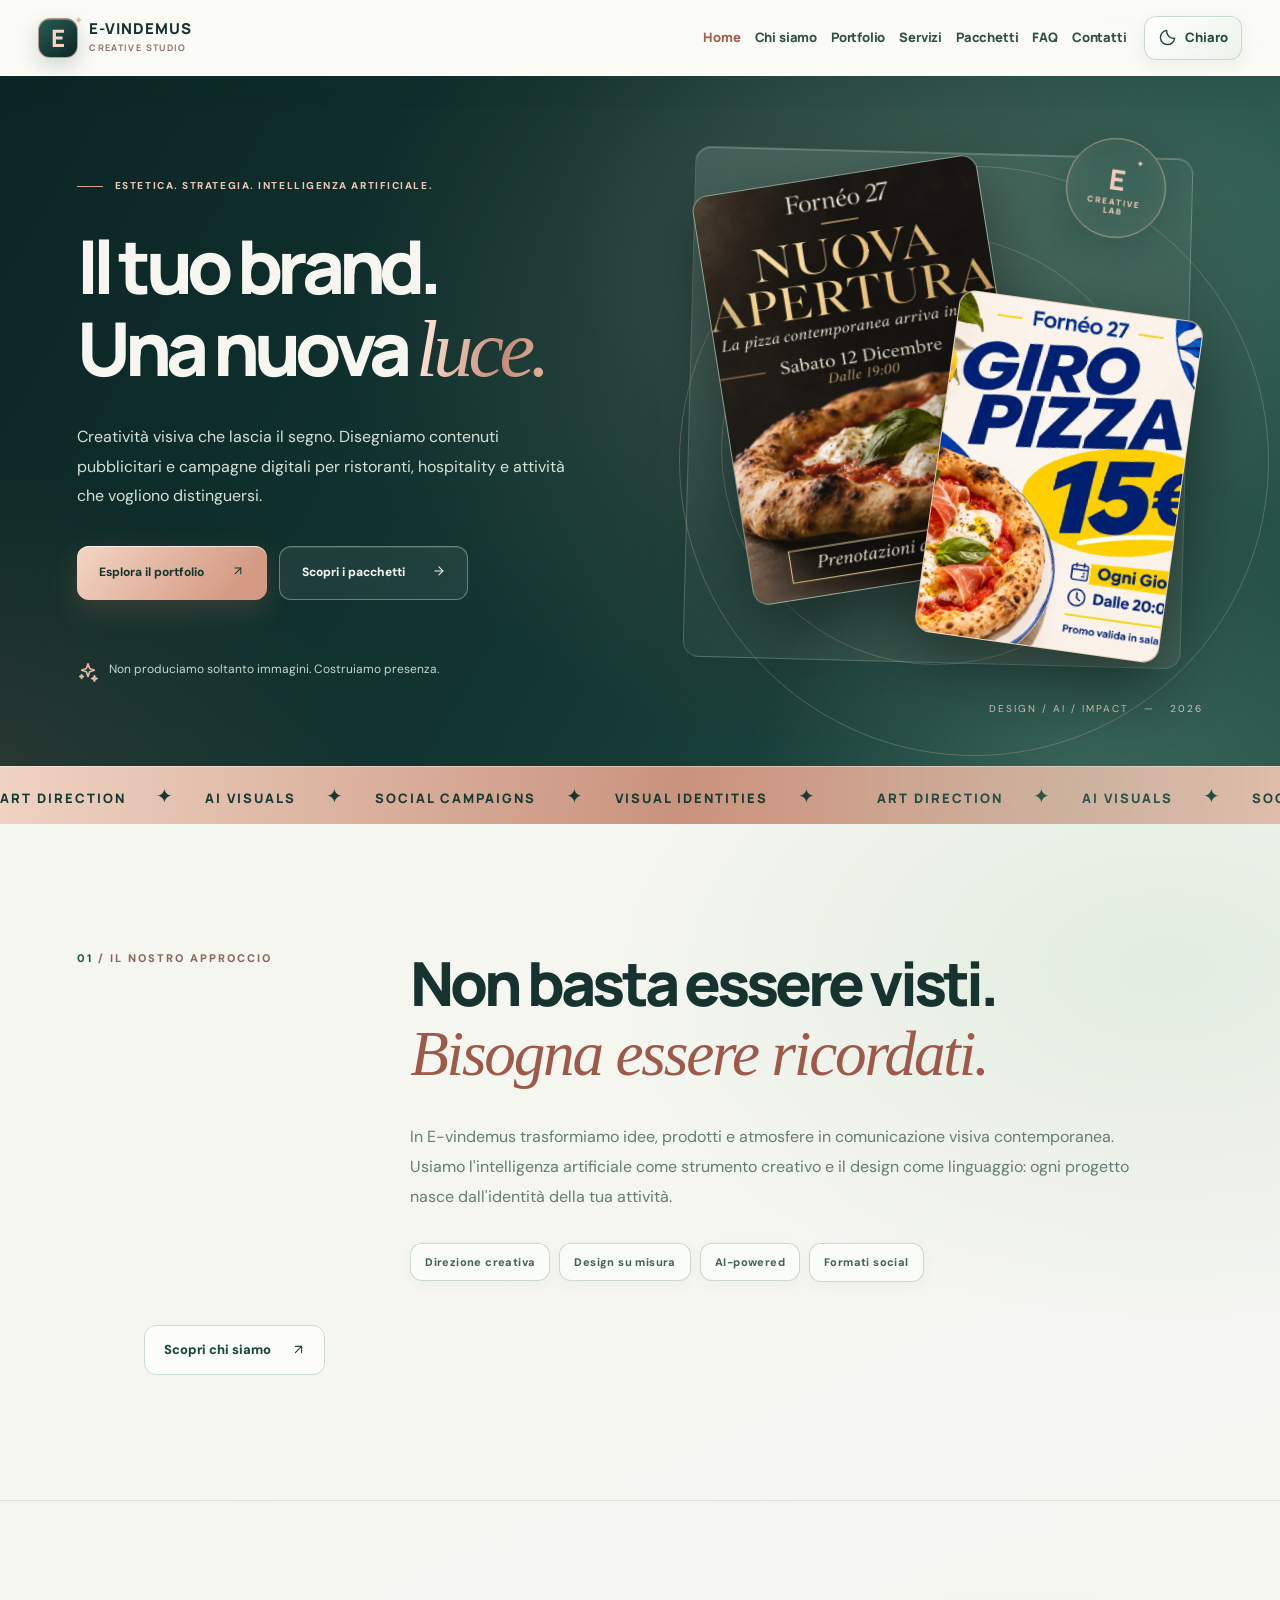
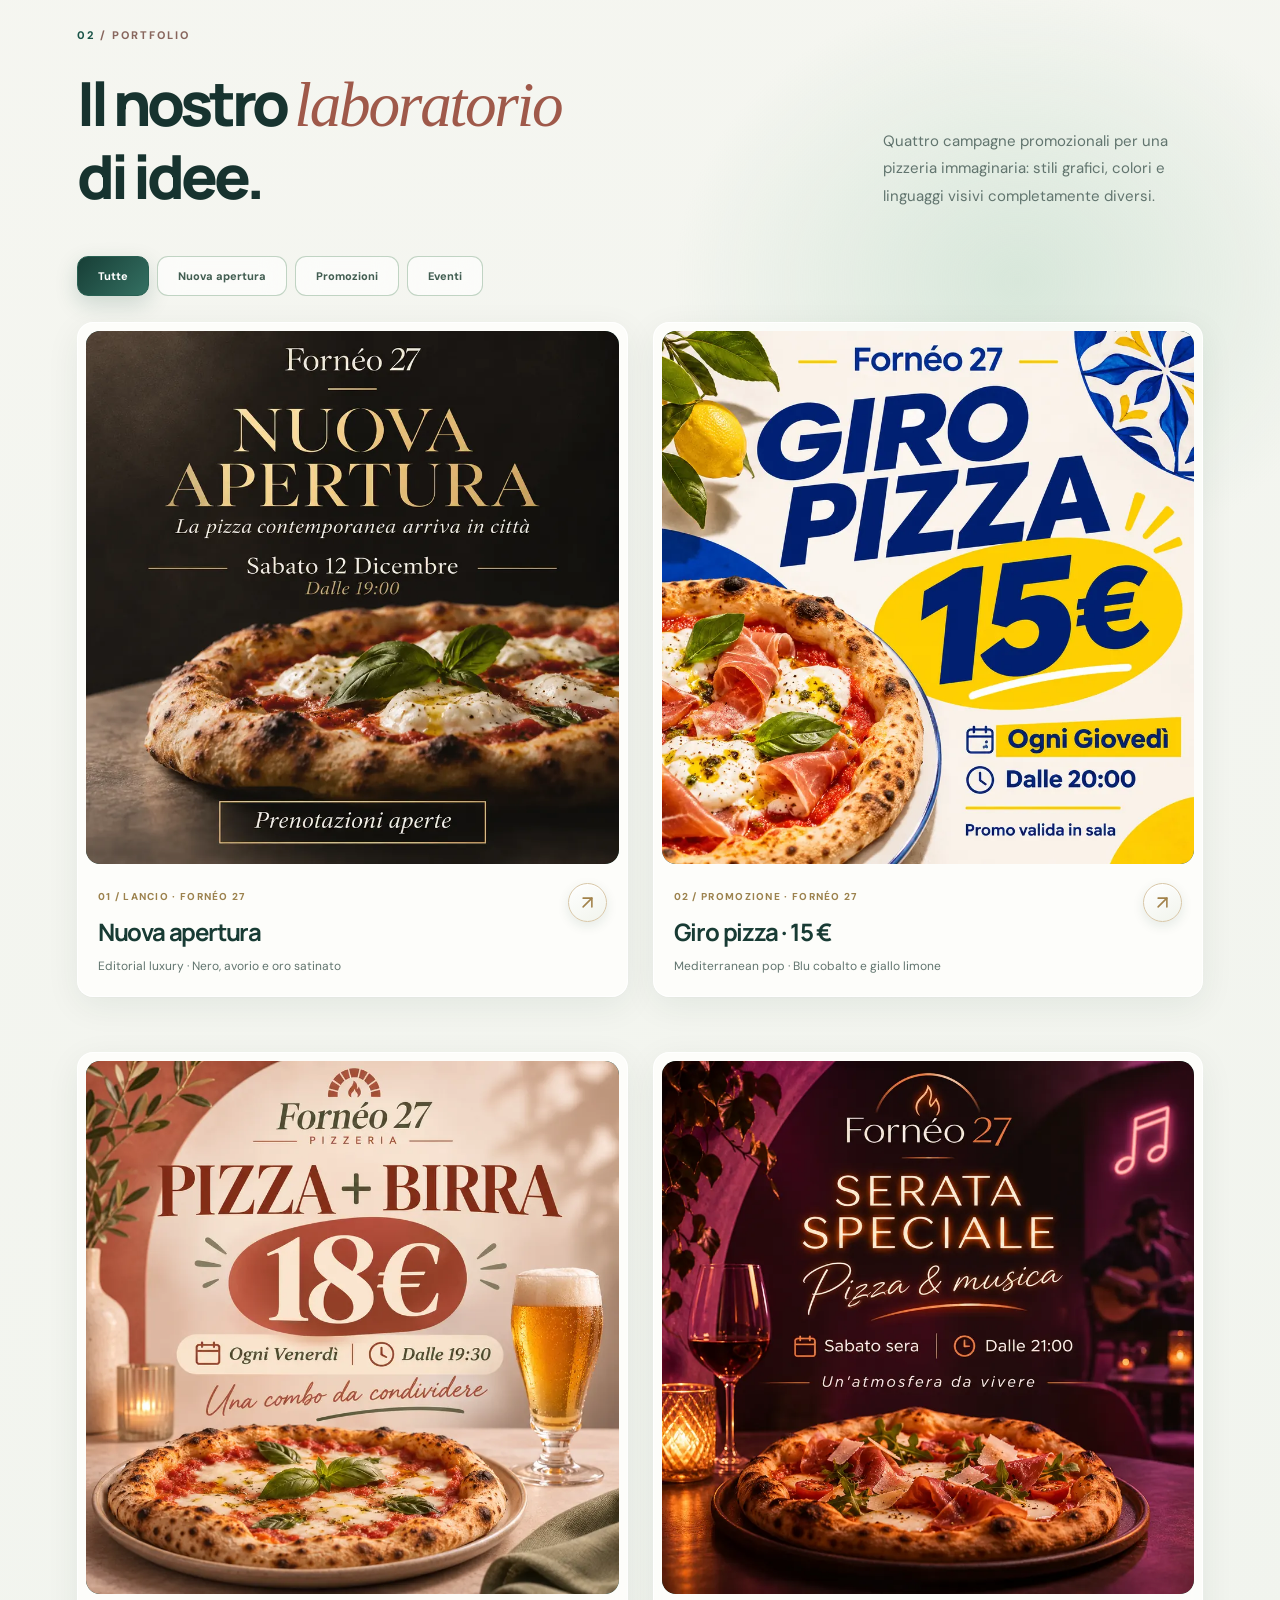
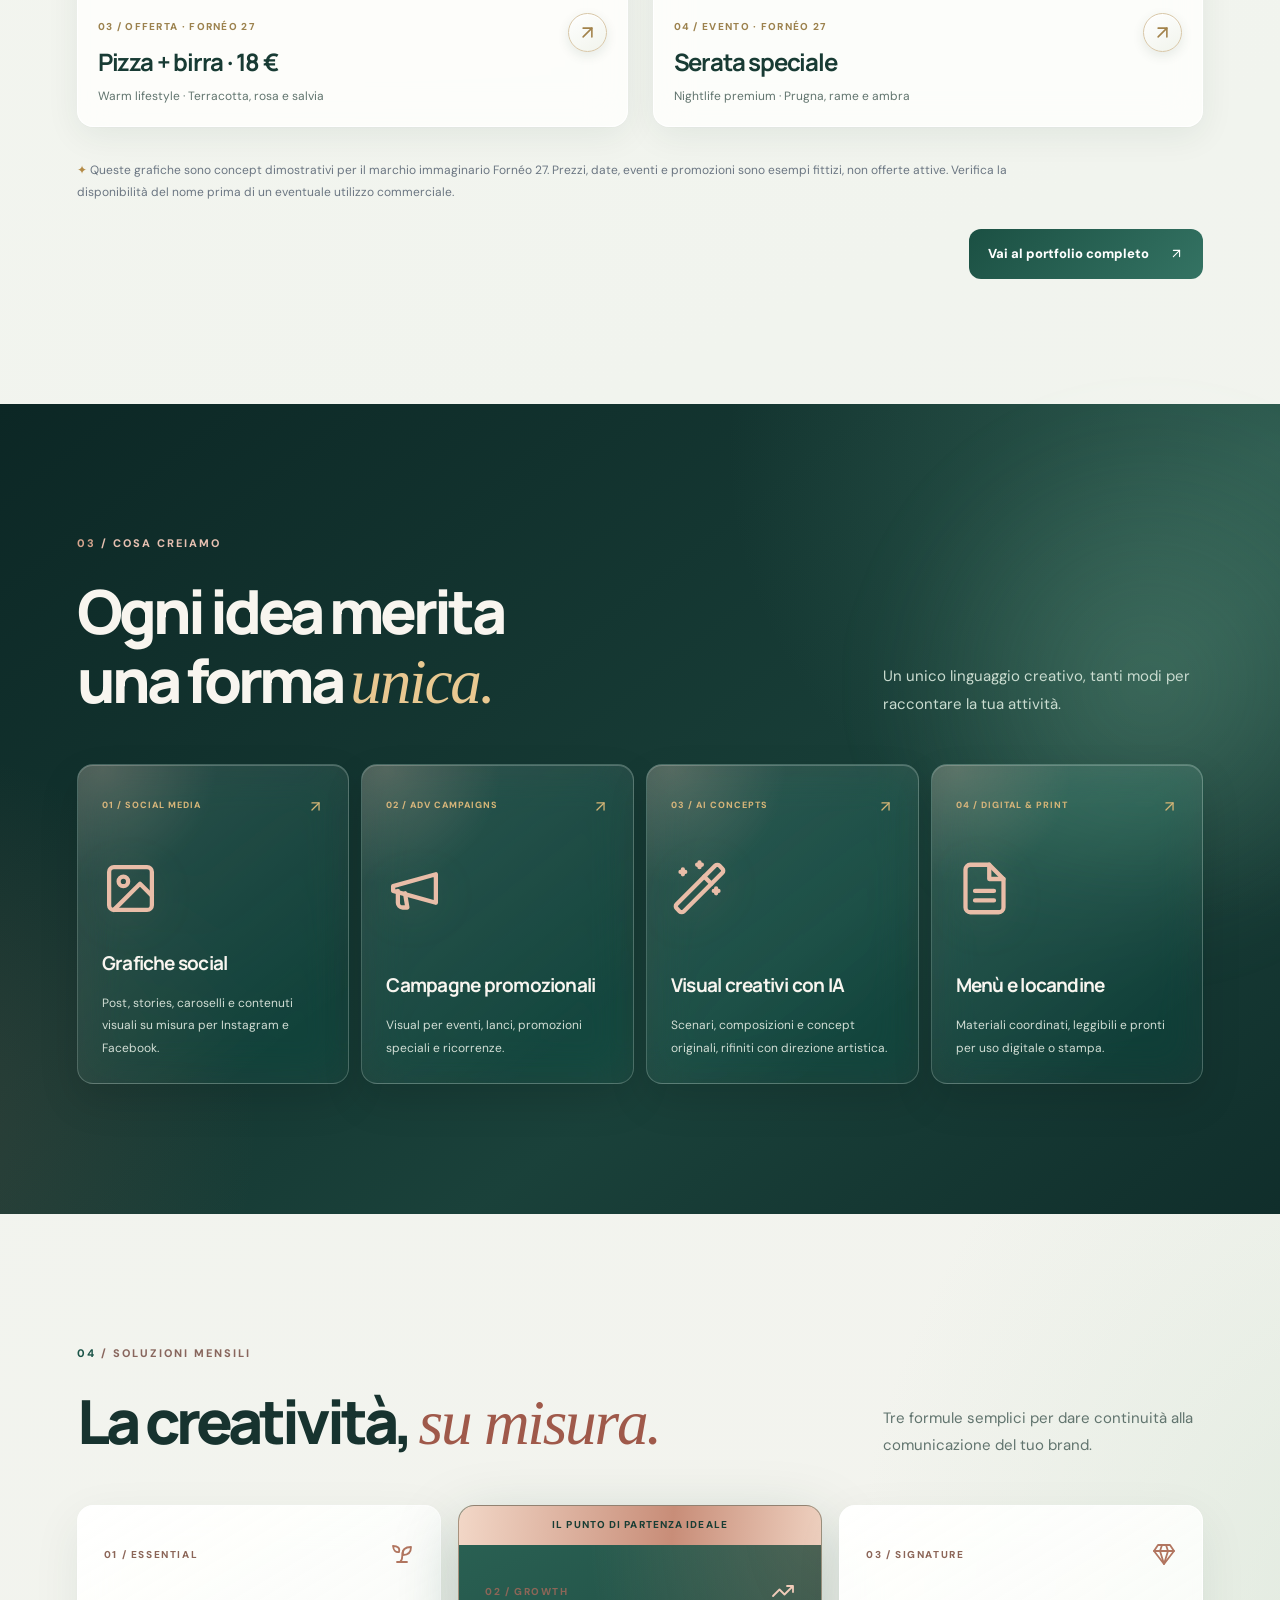
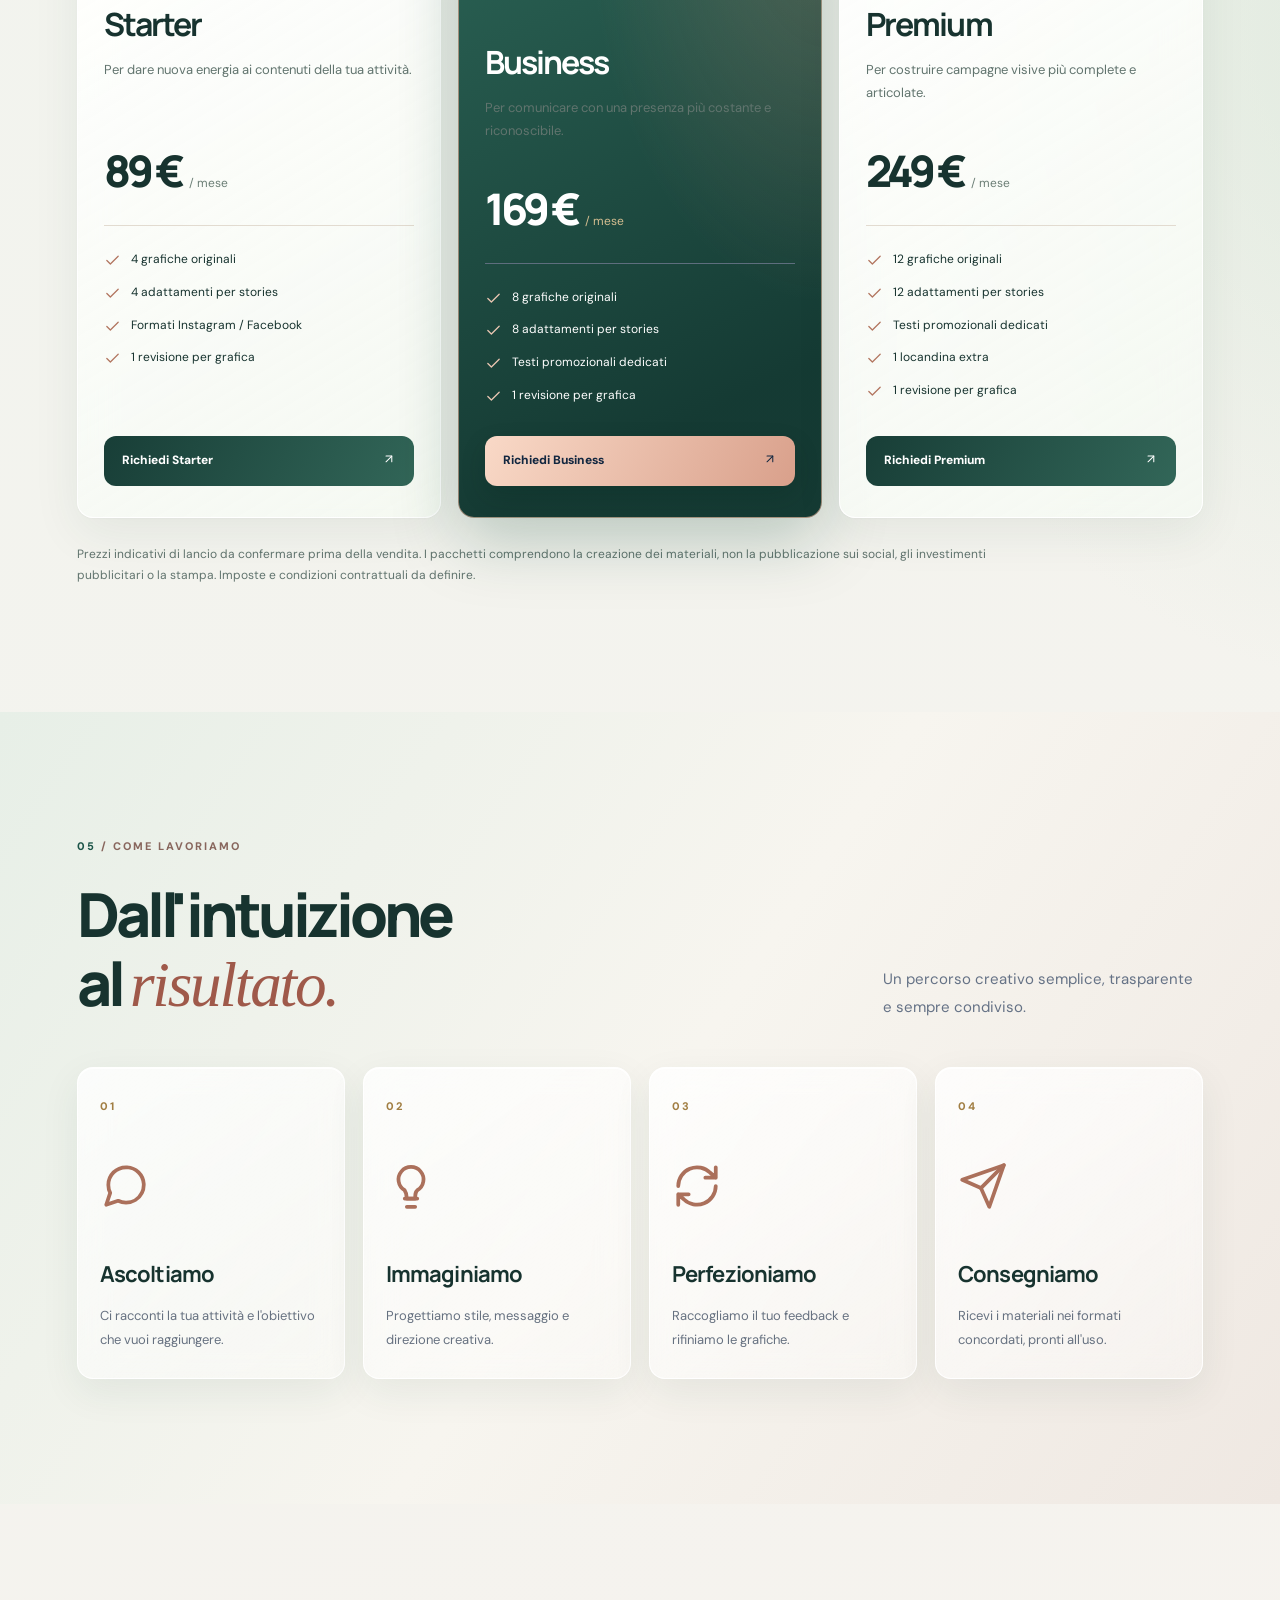
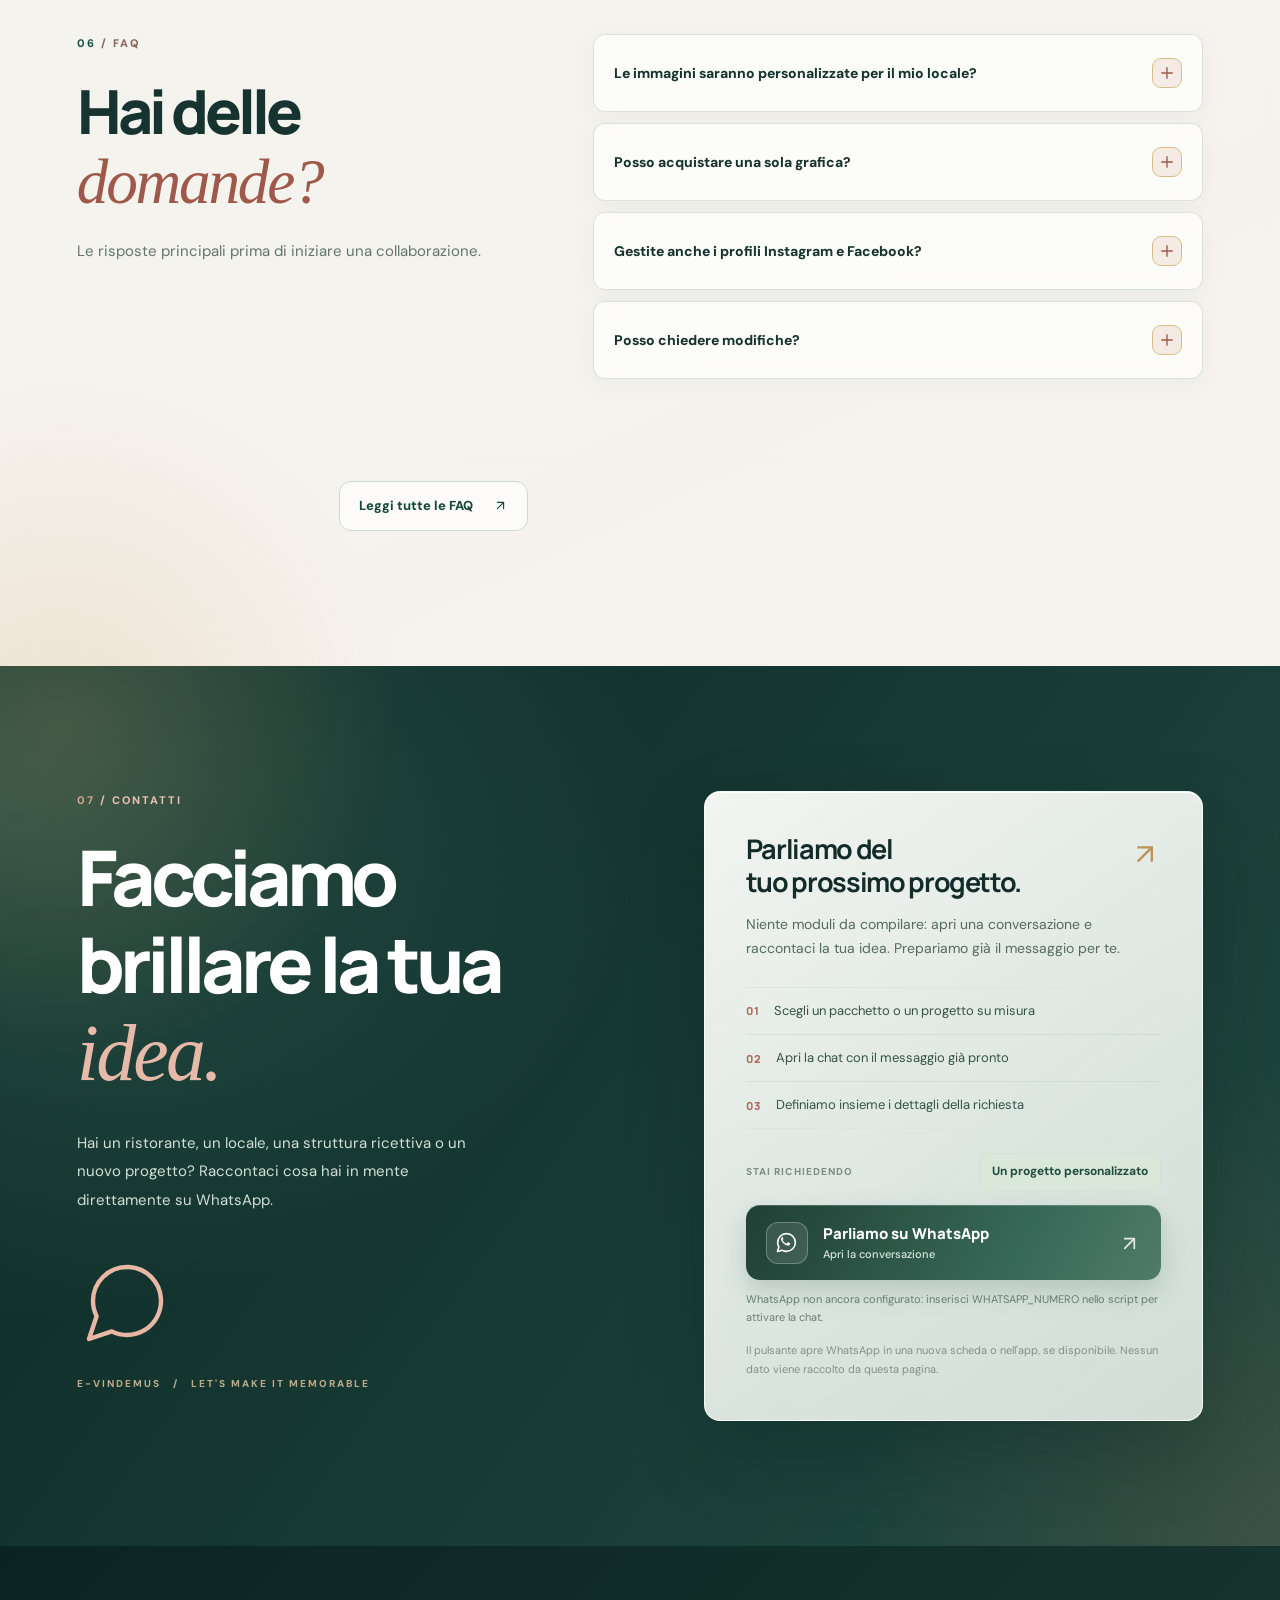
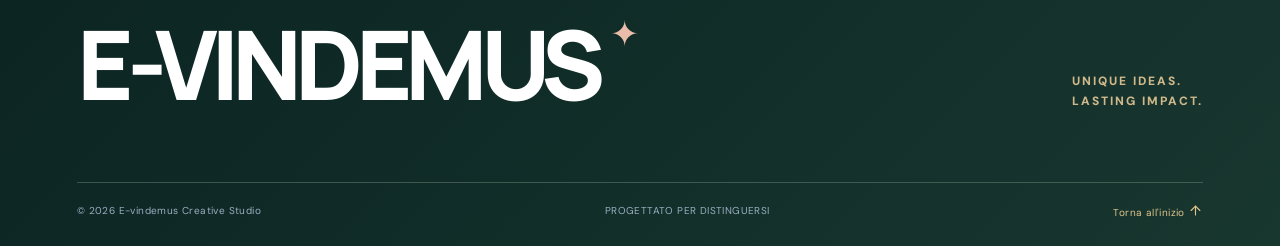
==== commit e6393f36: "feat: replace portfolio artwork with four distinct Forneo 27 campaigns" ====
--- a/index.html
+++ b/index.html
@@ -18,6 +18,7 @@
 <link rel="stylesheet" href="assets/icons.css">
 <link rel="stylesheet" href="assets/theme.css">
 <script defer src="assets/theme.js"></script>
+<link rel="stylesheet" href="assets/campaigns.css">
 </head>
 <body>
 <!-- E-vindemus | Sito statico per GitHub Pages.
@@ -56,9 +57,9 @@
         </div>
         <div class="ev-hero-composition" aria-label="Composizione grafica originale E-vindemus">
           <div class="ev-orbit ev-orbit-1"></div><div class="ev-orbit ev-orbit-2"></div>
-          <div class="ev-hero-poster ev-hero-poster-a"><span>CAMPAIGN / 01</span><div class="ev-gold-orb"></div><strong>MAKE<br>IT<br>MATTER.</strong><small>STORIE VISIVE / E-VINDEMUS</small></div>
-          <div class="ev-hero-poster ev-hero-poster-b"><span>CREATIVE / 02</span><div class="ev-halo"></div><strong>BE<br>BOLD.</strong><small>DESIGN BEYOND ORDINARY</small></div>
-          <div class="ev-stamp">E<span>✦</span><small>CREATIVE<br>LAB</small></div>
+          <a class="ev-hero-poster ev-hero-poster-a ev-hero-campaign" href="portfolio.html" aria-label="Scopri le grafiche di nuova apertura"><img src="assets/campagne/forneo-nuova-apertura.webp" alt="Esempio grafica Nuova apertura per Fornéo 27" width="920" height="920" decoding="async" fetchpriority="high"></a>
+<a class="ev-hero-poster ev-hero-poster-b ev-hero-campaign" href="portfolio.html" aria-label="Scopri le grafiche promozionali Giro pizza"><img src="assets/campagne/forneo-giro-pizza-15.webp" alt="Esempio grafica promozione Giro pizza 15 euro" width="920" height="920" decoding="async"></a>
+<div class="ev-stamp">E<span>✦</span><small>CREATIVE<br>LAB</small></div>
           <div class="ev-hero-index">DESIGN / AI / IMPACT &nbsp; — &nbsp; 2026</div>
         </div>
       </div>
@@ -71,15 +72,48 @@
     <div class="ev-layout ev-section-more"><a class="ev-page-button ev-page-button--line" href="chi-siamo.html">Scopri chi siamo <span aria-hidden="true"><svg class="ev-icon ev-icon--arrow-up-right" data-icon="arrow-up-right" xmlns="http://www.w3.org/2000/svg" viewBox="0 0 24 24" width="24" height="24" fill="none" stroke="currentColor" stroke-width="1.8" stroke-linecap="round" stroke-linejoin="round" aria-hidden="true" focusable="false"><path d="M7 7h10v10"/><path d="M7 17 17 7"/></svg></span></a></div></section>
 
     <section class="ev-portfolio ev-layout" id="ev-progetti">
-      <div class="ev-heading-row ev-reveal"><div><div class="ev-section-label"><span>02</span> / PORTFOLIO</div><h2>Il nostro <em>laboratorio</em><br>di idee.</h2></div><p>Quattro campagne originali, progettate per marchi completamente immaginari. Esempi di stile, atmosfera e possibilità.</p></div>
-      <div class="ev-filters" role="group" aria-label="Filtra i progetti"><button type="button" class="ev-filter is-active" data-filter="all" aria-pressed="true">Tutti</button><button type="button" class="ev-filter" data-filter="food" aria-pressed="false">Food</button><button type="button" class="ev-filter" data-filter="hospitality" aria-pressed="false">Hospitality</button><button type="button" class="ev-filter" data-filter="lifestyle" aria-pressed="false">Lifestyle</button></div>
-      <div class="ev-project-grid">
-        <article class="ev-project ev-reveal" data-category="food"><div class="ev-art ev-art-pizza"><div class="ev-art-top"><span>FORNÉO 27</span><span>CONCEPT 001</span></div><div class="ev-pizza-illustration"><svg viewBox="0 0 520 520" role="img" aria-label="Illustrazione originale di una pizza con pomodoro e foglie di basilico"><defs><radialGradient id="ev-dough"><stop offset="0" stop-color="#ffde90"/><stop offset="0.78" stop-color="#e7a44f"/><stop offset="1" stop-color="#a9532e"/></radialGradient><radialGradient id="ev-tomato"><stop stop-color="#df4932"/><stop offset="1" stop-color="#8c261e"/></radialGradient><filter id="ev-shadow"><feGaussianBlur stdDeviation="14"/></filter></defs><ellipse cx="268" cy="270" rx="208" ry="202" fill="#270d14" opacity=".4" filter="url(#ev-shadow)"/><circle cx="260" cy="250" r="208" fill="url(#ev-dough)"/><circle cx="260" cy="250" r="183" fill="url(#ev-tomato)" stroke="#e97737" stroke-width="7"/><g fill="#ffdf9c" opacity=".92"><path d="M145 165q50-55 92 2t-25 74q-60 12-67-76z"/><path d="M290 98q67-22 89 39t-41 78q-63 3-48-57z"/><path d="M122 311q37-38 87-5t4 83q-69 37-91-22z"/><path d="M300 304q42-50 89 6t-27 81q-68 20-62-49z"/><path d="M237 238q25-43 77-11t-9 76q-69 26-68-39z"/></g><g fill="#276b43"><path d="M216 174q-30-43-51-44q-10 52 51 44z"/><path d="M218 171q40-49 64-47q-2 58-64 47z"/><path d="M336 243q-47 1-56 29q55 30 56-29z"/><path d="M337 242q3-51 33-65q26 52-33 65z"/><path d="M180 288q-40-20-64-1q27 48 64 1z"/><path d="M181 285q-2-53 24-70q27 55-24 70z"/><path d="M280 375q-42-17-57 7q43 38 57-7z"/><path d="M280 374q2-44 28-60q21 49-28 60z"/></g><g fill="#eaa552" opacity=".6"><circle cx="99" cy="248" r="6"/><circle cx="408" cy="201" r="8"/><circle cx="320" cy="441" r="7"/><circle cx="160" cy="101" r="6"/></g></svg></div><div class="ev-art-text"><small>UNA STORIA DI GUSTO.</small><strong>IL SAPORE<br>FA <i>SCENA.</i></strong><span>PIZZA LAB · SOCIAL CAMPAIGN</span></div><div class="ev-art-corner"><svg class="ev-icon ev-icon--sparkles" data-icon="sparkles" xmlns="http://www.w3.org/2000/svg" viewBox="0 0 24 24" width="24" height="24" fill="none" stroke="currentColor" stroke-width="1.8" stroke-linecap="round" stroke-linejoin="round" aria-hidden="true" focusable="false"><path d="M12 3l1.8 5.2L19 10l-5.2 1.8L12 17l-1.8-5.2L5 10l5.2-1.8L12 3ZM5 19l.5-1.5L7 17l-1.5-.5L5 15l-.5 1.5L3 17l1.5.5L5 19ZM19 22l.8-2.2L22 19l-2.2-.8L19 16l-.8 2.2L16 19l2.2.8L19 22Z"/></svg></div></div><div class="ev-project-info"><div><span>01 / FOOD & DRINK</span><h3>Fornéo 27</h3><p>Campagna social per una pizzeria immaginaria</p></div><span class="ev-project-arrow"><svg class="ev-icon ev-icon--arrow-up-right" data-icon="arrow-up-right" xmlns="http://www.w3.org/2000/svg" viewBox="0 0 24 24" width="24" height="24" fill="none" stroke="currentColor" stroke-width="1.8" stroke-linecap="round" stroke-linejoin="round" aria-hidden="true" focusable="false"><path d="M7 7h10v10"/><path d="M7 17 17 7"/></svg></span></div></article>
-        <article class="ev-project ev-reveal" data-category="hospitality"><div class="ev-art ev-art-hotel"><div class="ev-art-top"><span>NUBÉORA STAY</span><span>CONCEPT 002</span></div><svg class="ev-hotel-illustration" viewBox="0 0 520 520" role="img" aria-label="Illustrazione architettonica originale di un hotel mediterraneo e un sole dorato"><defs><linearGradient id="ev-arch" x2="0" y2="1"><stop stop-color="#ffebba"/><stop offset="1" stop-color="#c9a568"/></linearGradient><linearGradient id="ev-door" x2="0" y2="1"><stop stop-color="#173e61"/><stop offset="1" stop-color="#07182c"/></linearGradient></defs><circle cx="371" cy="143" r="79" fill="#ebc883" opacity=".94"/><path d="M56 397V225q0-166 204-166t204 166v172z" fill="url(#ev-arch)"/><path d="M96 397V239q0-131 164-131t164 131v158z" fill="#e2ceb0"/><path d="M139 397V251q0-101 121-101t121 101v146z" fill="url(#ev-door)"/><path d="M176 397V255q0-71 84-71t84 71v142z" fill="#2c6078"/><path d="M176 318q40-34 84-9t84-6v94H176z" fill="#154354"/><path d="M176 352q40-19 84-3t84-4" fill="none" stroke="#e4bc7e" stroke-width="6" opacity=".65"/><path d="M57 399h407" stroke="#ecd3a5" stroke-width="20"/><g stroke="#ffd895" stroke-width="3" opacity=".65"><path d="M67 421h392"/><path d="M103 439h316"/><path d="M147 455h228"/></g></svg><div class="ev-art-text"><small>IL LUSSO DI FERMARSI.</small><strong>ALTROVE<br>È <i>QUI.</i></strong><span>HOSPITALITY · VISUAL STORYTELLING</span></div><div class="ev-art-corner"><svg class="ev-icon ev-icon--sparkles" data-icon="sparkles" xmlns="http://www.w3.org/2000/svg" viewBox="0 0 24 24" width="24" height="24" fill="none" stroke="currentColor" stroke-width="1.8" stroke-linecap="round" stroke-linejoin="round" aria-hidden="true" focusable="false"><path d="M12 3l1.8 5.2L19 10l-5.2 1.8L12 17l-1.8-5.2L5 10l5.2-1.8L12 3ZM5 19l.5-1.5L7 17l-1.5-.5L5 15l-.5 1.5L3 17l1.5.5L5 19ZM19 22l.8-2.2L22 19l-2.2-.8L19 16l-.8 2.2L16 19l2.2.8L19 22Z"/></svg></div></div><div class="ev-project-info"><div><span>02 / HOSPITALITY</span><h3>Nubéora Stay</h3><p>Identità visiva per un boutique hotel immaginario</p></div><span class="ev-project-arrow"><svg class="ev-icon ev-icon--arrow-up-right" data-icon="arrow-up-right" xmlns="http://www.w3.org/2000/svg" viewBox="0 0 24 24" width="24" height="24" fill="none" stroke="currentColor" stroke-width="1.8" stroke-linecap="round" stroke-linejoin="round" aria-hidden="true" focusable="false"><path d="M7 7h10v10"/><path d="M7 17 17 7"/></svg></span></div></article>
-        <article class="ev-project ev-reveal" data-category="food"><div class="ev-art ev-art-bar"><div class="ev-art-top"><span>ASTRIVA BAR</span><span>CONCEPT 003</span></div><svg class="ev-drink-illustration" viewBox="0 0 520 520" role="img" aria-label="Illustrazione originale di un cocktail con fetta di agrume e dettagli dorati"><defs><linearGradient id="ev-glass" x1="0" y1="0" x2="1" y2="1"><stop stop-color="#fce2bb" stop-opacity=".7"/><stop offset="1" stop-color="#5e94b0" stop-opacity=".45"/></linearGradient><linearGradient id="ev-liquid" x1="0" y1="0" x2="0" y2="1"><stop stop-color="#f9b677"/><stop offset="1" stop-color="#a8414e"/></linearGradient></defs><circle cx="307" cy="193" r="164" fill="#d2a668" opacity=".19"/><circle cx="334" cy="146" r="107" fill="none" stroke="#f3ca89" stroke-width="2" opacity=".6"/><path d="M112 140h284L274 322h-40z" fill="url(#ev-glass)" stroke="#ffdfac" stroke-width="7"/><path d="M140 181h229l-96 132h-38z" fill="url(#ev-liquid)"/><path d="M254 321v108" stroke="#fce0b8" stroke-width="12"/><path d="M196 444h116" stroke="#fce0b8" stroke-width="12" stroke-linecap="round"/><circle cx="349" cy="117" r="65" fill="#f6cd72" stroke="#fff0c4" stroke-width="8"/><circle cx="349" cy="117" r="48" fill="none" stroke="#fff0c4" stroke-width="3"/><g stroke="#fff0c4" stroke-width="2"><path d="M349 69v96M301 117h96M315 83l68 68M383 83l-68 68"/></g><path d="M258 134q-15-58-42-87" stroke="#b4cd86" stroke-width="7" fill="none"/><path d="M229 62q42-29 57-11q-10 33-57 11z" fill="#9cbc73"/><g fill="#f7da96"><circle cx="125" cy="84" r="5"/><circle cx="427" cy="248" r="8"/><path d="M102 270l7 18 18 7-18 7-7 18-7-18-18-7 18-7z"/></g></svg><div class="ev-art-text"><small>DOPO IL TRAMONTO.</small><strong>LA NOTTE<br><i>BRILLA.</i></strong><span>COCKTAIL CULTURE · NIGHT CAMPAIGN</span></div><div class="ev-art-corner"><svg class="ev-icon ev-icon--sparkles" data-icon="sparkles" xmlns="http://www.w3.org/2000/svg" viewBox="0 0 24 24" width="24" height="24" fill="none" stroke="currentColor" stroke-width="1.8" stroke-linecap="round" stroke-linejoin="round" aria-hidden="true" focusable="false"><path d="M12 3l1.8 5.2L19 10l-5.2 1.8L12 17l-1.8-5.2L5 10l5.2-1.8L12 3ZM5 19l.5-1.5L7 17l-1.5-.5L5 15l-.5 1.5L3 17l1.5.5L5 19ZM19 22l.8-2.2L22 19l-2.2-.8L19 16l-.8 2.2L16 19l2.2.8L19 22Z"/></svg></div></div><div class="ev-project-info"><div><span>03 / FOOD & DRINK</span><h3>Astriva Bar</h3><p>Visual promozionale per un cocktail bar immaginario</p></div><span class="ev-project-arrow"><svg class="ev-icon ev-icon--arrow-up-right" data-icon="arrow-up-right" xmlns="http://www.w3.org/2000/svg" viewBox="0 0 24 24" width="24" height="24" fill="none" stroke="currentColor" stroke-width="1.8" stroke-linecap="round" stroke-linejoin="round" aria-hidden="true" focusable="false"><path d="M7 7h10v10"/><path d="M7 17 17 7"/></svg></span></div></article>
-        <article class="ev-project ev-reveal" data-category="lifestyle"><div class="ev-art ev-art-retail"><div class="ev-art-top"><span>MIRAVERA ATELIER</span><span>CONCEPT 004</span></div><svg class="ev-retail-illustration" viewBox="0 0 520 520" role="img" aria-label="Illustrazione originale di una confezione di prodotto luxury con dettagli blu e oro"><defs><linearGradient id="ev-bottle" x2="1" y2="1"><stop stop-color="#e3bc75"/><stop offset=".5" stop-color="#fff0cb"/><stop offset="1" stop-color="#b98743"/></linearGradient><linearGradient id="ev-box" x2="1" y2="1"><stop stop-color="#24486a"/><stop offset="1" stop-color="#071b32"/></linearGradient></defs><ellipse cx="270" cy="425" rx="177" ry="33" fill="#091728" opacity=".25"/><rect x="95" y="94" width="223" height="311" rx="12" fill="url(#ev-box)" stroke="#dfbc78" stroke-width="4"/><rect x="113" y="111" width="186" height="277" fill="none" stroke="#dfbc78" opacity=".6"/><path d="M206 170l28 34-28 34-28-34z" fill="none" stroke="#e8c783" stroke-width="4"/><path d="M185 279h42M181 293h50" stroke="#e8c783" stroke-width="3"/><rect x="259" y="171" width="161" height="221" rx="24" fill="url(#ev-bottle)" stroke="#fff2d5" stroke-width="5"/><rect x="313" y="135" width="54" height="43" rx="5" fill="#c8a56b"/><rect x="303" y="117" width="73" height="23" rx="4" fill="#0b2540" stroke="#d8b475" stroke-width="3"/><rect x="285" y="241" width="110" height="88" fill="#f4e5c7"/><text x="340" y="276" text-anchor="middle" font-size="12" fill="#152f4c" font-family="Georgia" font-weight="bold">MIRAVERA</text><path d="M300 292h80" stroke="#b99554"/><text x="340" y="311" text-anchor="middle" font-size="8" letter-spacing="2" fill="#152f4c">ATELIER</text><path d="M55 145l14 14-14 14-14-14zM456 248l11 11-11 11-11-11z" fill="#d9b16c"/></svg><div class="ev-art-text"><small>PERSONALITÀ, IN OGNI DETTAGLIO.</small><strong>LA FORMA<br>DEL <i>DESIDERIO.</i></strong><span>RETAIL · PRODUCT CAMPAIGN</span></div><div class="ev-art-corner"><svg class="ev-icon ev-icon--sparkles" data-icon="sparkles" xmlns="http://www.w3.org/2000/svg" viewBox="0 0 24 24" width="24" height="24" fill="none" stroke="currentColor" stroke-width="1.8" stroke-linecap="round" stroke-linejoin="round" aria-hidden="true" focusable="false"><path d="M12 3l1.8 5.2L19 10l-5.2 1.8L12 17l-1.8-5.2L5 10l5.2-1.8L12 3ZM5 19l.5-1.5L7 17l-1.5-.5L5 15l-.5 1.5L3 17l1.5.5L5 19ZM19 22l.8-2.2L22 19l-2.2-.8L19 16l-.8 2.2L16 19l2.2.8L19 22Z"/></svg></div></div><div class="ev-project-info"><div><span>04 / LIFESTYLE</span><h3>Miravera Atelier</h3><p>Concept di lancio per un marchio lifestyle immaginario</p></div><span class="ev-project-arrow"><svg class="ev-icon ev-icon--arrow-up-right" data-icon="arrow-up-right" xmlns="http://www.w3.org/2000/svg" viewBox="0 0 24 24" width="24" height="24" fill="none" stroke="currentColor" stroke-width="1.8" stroke-linecap="round" stroke-linejoin="round" aria-hidden="true" focusable="false"><path d="M7 7h10v10"/><path d="M7 17 17 7"/></svg></span></div></article>
-      </div>
-      <p class="ev-portfolio-disclaimer"><span>✦</span> Tutte le grafiche e le denominazioni di questa sezione sono concept originali e dimostrativi, non lavori commissionati né offerte di attività reali. Verifica la disponibilità dei nomi prima di qualsiasi utilizzo commerciale.</p>
+      <div class="ev-heading-row ev-reveal"><div><div class="ev-section-label"><span>02</span> / PORTFOLIO</div><h2>Il nostro <em>laboratorio</em><br>di idee.</h2></div><p>Quattro campagne promozionali per una pizzeria immaginaria: stili grafici, colori e linguaggi visivi completamente diversi.</p></div>
+      <div class="ev-filters" role="group" aria-label="Filtra le campagne dimostrative">
+<button type="button" class="ev-filter is-active" data-filter="all" aria-pressed="true">Tutte</button>
+<button type="button" class="ev-filter" data-filter="apertura" aria-pressed="false">Nuova apertura</button>
+<button type="button" class="ev-filter" data-filter="promozioni" aria-pressed="false">Promozioni</button>
+<button type="button" class="ev-filter" data-filter="eventi" aria-pressed="false">Eventi</button>
+</div>
+<div class="ev-project-grid">
+<article class="ev-project ev-reveal" data-category="apertura">
+<a class="ev-poster-frame" href="assets/campagne/forneo-nuova-apertura.webp" target="_blank" rel="noopener noreferrer" aria-label="Apri la grafica dimostrativa Nuova apertura">
+<img class="ev-portfolio-image" src="assets/campagne/forneo-nuova-apertura.webp" width="920" height="920" loading="eager" decoding="async" alt="Locandina dimostrativa Fornéo 27 Nuova apertura, stile nero e oro, pizza artigianale, sabato 12 dicembre">
+<span class="ev-poster-expand" aria-hidden="true"><svg class="ev-icon ev-icon--arrow-up-right" data-icon="arrow-up-right" xmlns="http://www.w3.org/2000/svg" viewBox="0 0 24 24" width="24" height="24" fill="none" stroke="currentColor" stroke-width="1.8" stroke-linecap="round" stroke-linejoin="round" aria-hidden="true" focusable="false"><path d="M7 7h10v10"/><path d="M7 17 17 7"/></svg></span>
+</a>
+<div class="ev-project-info"><div><span>01 / LANCIO · FORNÉO 27</span><h3>Nuova apertura</h3><p>Editorial luxury · Nero, avorio e oro satinato</p></div>
+<a class="ev-project-arrow" href="assets/campagne/forneo-nuova-apertura.webp" target="_blank" rel="noopener noreferrer" aria-label="Apri la locandina Nuova apertura"><svg class="ev-icon ev-icon--arrow-up-right" data-icon="arrow-up-right" xmlns="http://www.w3.org/2000/svg" viewBox="0 0 24 24" width="24" height="24" fill="none" stroke="currentColor" stroke-width="1.8" stroke-linecap="round" stroke-linejoin="round" aria-hidden="true" focusable="false"><path d="M7 7h10v10"/><path d="M7 17 17 7"/></svg></a></div>
+</article>
+<article class="ev-project ev-reveal" data-category="promozioni">
+<a class="ev-poster-frame" href="assets/campagne/forneo-giro-pizza-15.webp" target="_blank" rel="noopener noreferrer" aria-label="Apri la grafica dimostrativa Giro pizza · 15 €">
+<img class="ev-portfolio-image" src="assets/campagne/forneo-giro-pizza-15.webp" width="920" height="920" loading="lazy" decoding="async" alt="Locandina dimostrativa Giro pizza 15 euro di Fornéo 27, stile mediterraneo blu cobalto e giallo">
+<span class="ev-poster-expand" aria-hidden="true"><svg class="ev-icon ev-icon--arrow-up-right" data-icon="arrow-up-right" xmlns="http://www.w3.org/2000/svg" viewBox="0 0 24 24" width="24" height="24" fill="none" stroke="currentColor" stroke-width="1.8" stroke-linecap="round" stroke-linejoin="round" aria-hidden="true" focusable="false"><path d="M7 7h10v10"/><path d="M7 17 17 7"/></svg></span>
+</a>
+<div class="ev-project-info"><div><span>02 / PROMOZIONE · FORNÉO 27</span><h3>Giro pizza · 15 €</h3><p>Mediterranean pop · Blu cobalto e giallo limone</p></div>
+<a class="ev-project-arrow" href="assets/campagne/forneo-giro-pizza-15.webp" target="_blank" rel="noopener noreferrer" aria-label="Apri la locandina Giro pizza · 15 €"><svg class="ev-icon ev-icon--arrow-up-right" data-icon="arrow-up-right" xmlns="http://www.w3.org/2000/svg" viewBox="0 0 24 24" width="24" height="24" fill="none" stroke="currentColor" stroke-width="1.8" stroke-linecap="round" stroke-linejoin="round" aria-hidden="true" focusable="false"><path d="M7 7h10v10"/><path d="M7 17 17 7"/></svg></a></div>
+</article>
+<article class="ev-project ev-reveal" data-category="promozioni">
+<a class="ev-poster-frame" href="assets/campagne/forneo-pizza-birra-18.webp" target="_blank" rel="noopener noreferrer" aria-label="Apri la grafica dimostrativa Pizza + birra · 18 €">
+<img class="ev-portfolio-image" src="assets/campagne/forneo-pizza-birra-18.webp" width="920" height="920" loading="lazy" decoding="async" alt="Locandina dimostrativa Pizza più birra 18 euro, Fornéo 27, stile terracotta e salvia">
+<span class="ev-poster-expand" aria-hidden="true"><svg class="ev-icon ev-icon--arrow-up-right" data-icon="arrow-up-right" xmlns="http://www.w3.org/2000/svg" viewBox="0 0 24 24" width="24" height="24" fill="none" stroke="currentColor" stroke-width="1.8" stroke-linecap="round" stroke-linejoin="round" aria-hidden="true" focusable="false"><path d="M7 7h10v10"/><path d="M7 17 17 7"/></svg></span>
+</a>
+<div class="ev-project-info"><div><span>03 / OFFERTA · FORNÉO 27</span><h3>Pizza + birra · 18 €</h3><p>Warm lifestyle · Terracotta, rosa e salvia</p></div>
+<a class="ev-project-arrow" href="assets/campagne/forneo-pizza-birra-18.webp" target="_blank" rel="noopener noreferrer" aria-label="Apri la locandina Pizza + birra · 18 €"><svg class="ev-icon ev-icon--arrow-up-right" data-icon="arrow-up-right" xmlns="http://www.w3.org/2000/svg" viewBox="0 0 24 24" width="24" height="24" fill="none" stroke="currentColor" stroke-width="1.8" stroke-linecap="round" stroke-linejoin="round" aria-hidden="true" focusable="false"><path d="M7 7h10v10"/><path d="M7 17 17 7"/></svg></a></div>
+</article>
+<article class="ev-project ev-reveal" data-category="eventi">
+<a class="ev-poster-frame" href="assets/campagne/forneo-serata-speciale.webp" target="_blank" rel="noopener noreferrer" aria-label="Apri la grafica dimostrativa Serata speciale">
+<img class="ev-portfolio-image" src="assets/campagne/forneo-serata-speciale.webp" width="920" height="920" loading="lazy" decoding="async" alt="Locandina dimostrativa Fornéo 27 serata speciale pizza e musica, luci prugna e rame">
+<span class="ev-poster-expand" aria-hidden="true"><svg class="ev-icon ev-icon--arrow-up-right" data-icon="arrow-up-right" xmlns="http://www.w3.org/2000/svg" viewBox="0 0 24 24" width="24" height="24" fill="none" stroke="currentColor" stroke-width="1.8" stroke-linecap="round" stroke-linejoin="round" aria-hidden="true" focusable="false"><path d="M7 7h10v10"/><path d="M7 17 17 7"/></svg></span>
+</a>
+<div class="ev-project-info"><div><span>04 / EVENTO · FORNÉO 27</span><h3>Serata speciale</h3><p>Nightlife premium · Prugna, rame e ambra</p></div>
+<a class="ev-project-arrow" href="assets/campagne/forneo-serata-speciale.webp" target="_blank" rel="noopener noreferrer" aria-label="Apri la locandina Serata speciale"><svg class="ev-icon ev-icon--arrow-up-right" data-icon="arrow-up-right" xmlns="http://www.w3.org/2000/svg" viewBox="0 0 24 24" width="24" height="24" fill="none" stroke="currentColor" stroke-width="1.8" stroke-linecap="round" stroke-linejoin="round" aria-hidden="true" focusable="false"><path d="M7 7h10v10"/><path d="M7 17 17 7"/></svg></a></div>
+</article>
+</div>
+<p class="ev-portfolio-disclaimer"><span>✦</span> Queste grafiche sono concept dimostrativi per il marchio immaginario Fornéo 27. Prezzi, date, eventi e promozioni sono esempi fittizi, non offerte attive. Verifica la disponibilità del nome prima di un eventuale utilizzo commerciale.</p>
     <div class="ev-section-more"><a class="ev-page-button" href="portfolio.html">Vai al portfolio completo <span aria-hidden="true"><svg class="ev-icon ev-icon--arrow-up-right" data-icon="arrow-up-right" xmlns="http://www.w3.org/2000/svg" viewBox="0 0 24 24" width="24" height="24" fill="none" stroke="currentColor" stroke-width="1.8" stroke-linecap="round" stroke-linejoin="round" aria-hidden="true" focusable="false"><path d="M7 7h10v10"/><path d="M7 17 17 7"/></svg></span></a></div></section>
 
     <section class="ev-services" id="ev-servizi"><div class="ev-layout"><div class="ev-heading-row ev-reveal"><div><div class="ev-section-label ev-light-label"><span>03</span> / COSA CREIAMO</div><h2>Ogni idea merita<br>una forma <em>unica.</em></h2></div><p>Un unico linguaggio creativo, tanti modi per raccontare la tua attività.</p></div><div class="ev-services-grid">
--- a/assets/campaigns.css
+++ b/assets/campaigns.css
@@ -0,0 +1,29 @@
+/* E-vindemus — Portfolio Fornéo 27 / graphics showcase */
+#ev-vindemus .ev-poster-frame{
+ display:block;position:relative;overflow:hidden;aspect-ratio:1/1;width:100%;border-radius:14px;
+ background:linear-gradient(125deg,#1b3930,#3e6454);isolation:isolate;
+}
+#ev-vindemus .ev-portfolio-image{display:block;width:100%;height:100%;object-fit:cover;object-position:center;transition:transform .55s cubic-bezier(.2,.8,.2,1);border-radius:14px;}
+#ev-vindemus .ev-project:hover .ev-portfolio-image{transform:scale(1.035)}
+#ev-vindemus .ev-poster-expand{
+ position:absolute;display:flex;align-items:center;justify-content:center;right:16px;top:16px;width:39px;height:39px;
+ border-radius:12px;color:#172d25;background:rgba(255,255,255,.84);
+ border:1px solid rgba(255,255,255,.88);box-shadow:0 5px 19px rgba(0,0,0,.13);
+ -webkit-backdrop-filter:blur(12px);backdrop-filter:blur(12px);
+ opacity:0;transform:translateY(5px);transition:opacity .25s,transform .25s;
+}
+#ev-vindemus .ev-poster-expand .ev-icon{width:19px;height:19px}
+#ev-vindemus .ev-project:hover .ev-poster-expand,
+#ev-vindemus .ev-poster-frame:focus-visible .ev-poster-expand{opacity:1;transform:translateY(0)}
+#ev-vindemus .ev-project[hidden]{display:none!important}
+#ev-vindemus .ev-project .ev-project-arrow{cursor:pointer}
+#ev-vindemus .ev-hero-poster.ev-hero-campaign{
+ display:block;padding:0;overflow:hidden;isolation:isolate;
+ box-shadow:0 25px 58px rgba(0,0,0,.38);border:1px solid rgba(248,237,223,.53);
+}
+#ev-vindemus .ev-hero-poster.ev-hero-campaign img{
+ display:block;width:100%;height:100%;object-fit:cover;object-position:center;
+}
+#ev-vindemus .ev-hero-poster.ev-hero-campaign:hover{filter:brightness(1.045)}
+@media(hover:none){#ev-vindemus .ev-poster-expand{opacity:1;transform:none}}
+@media(prefers-reduced-motion:reduce){#ev-vindemus .ev-portfolio-image,#ev-vindemus .ev-poster-expand{transition:none!important}}
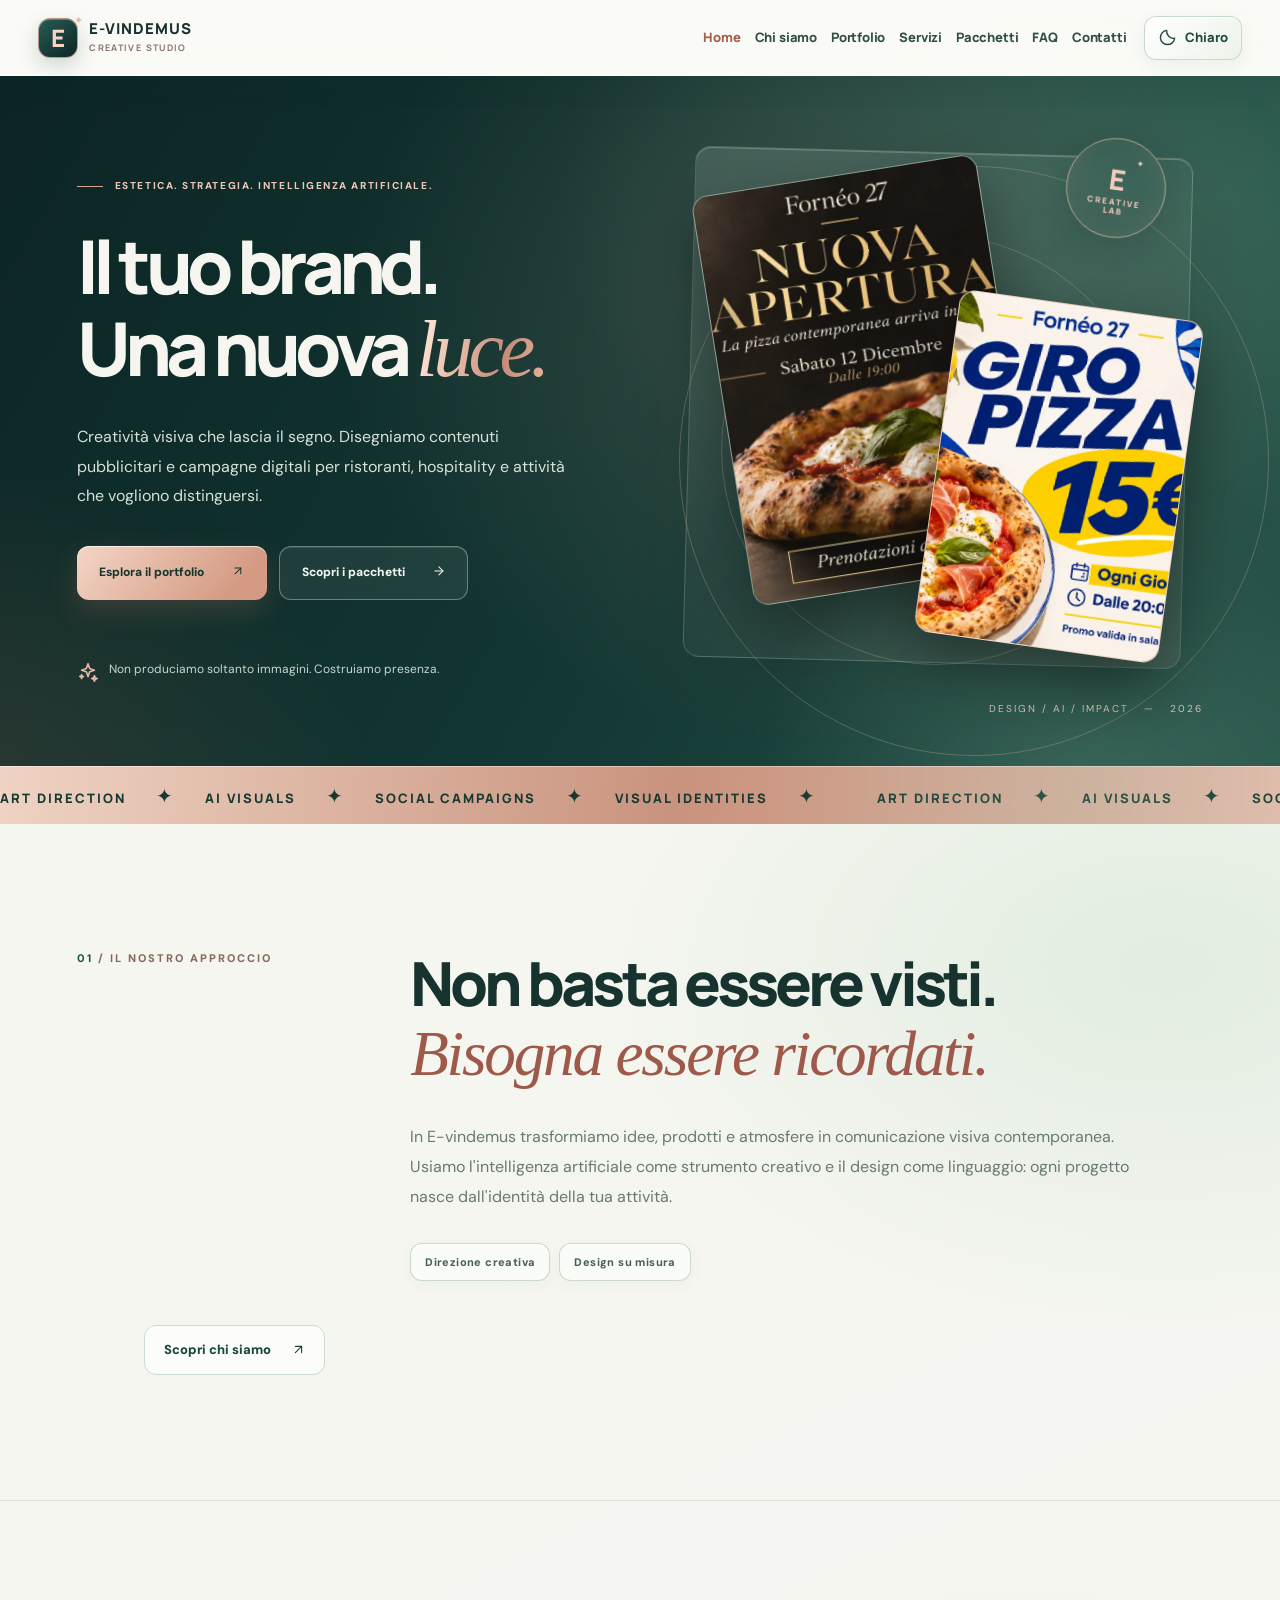
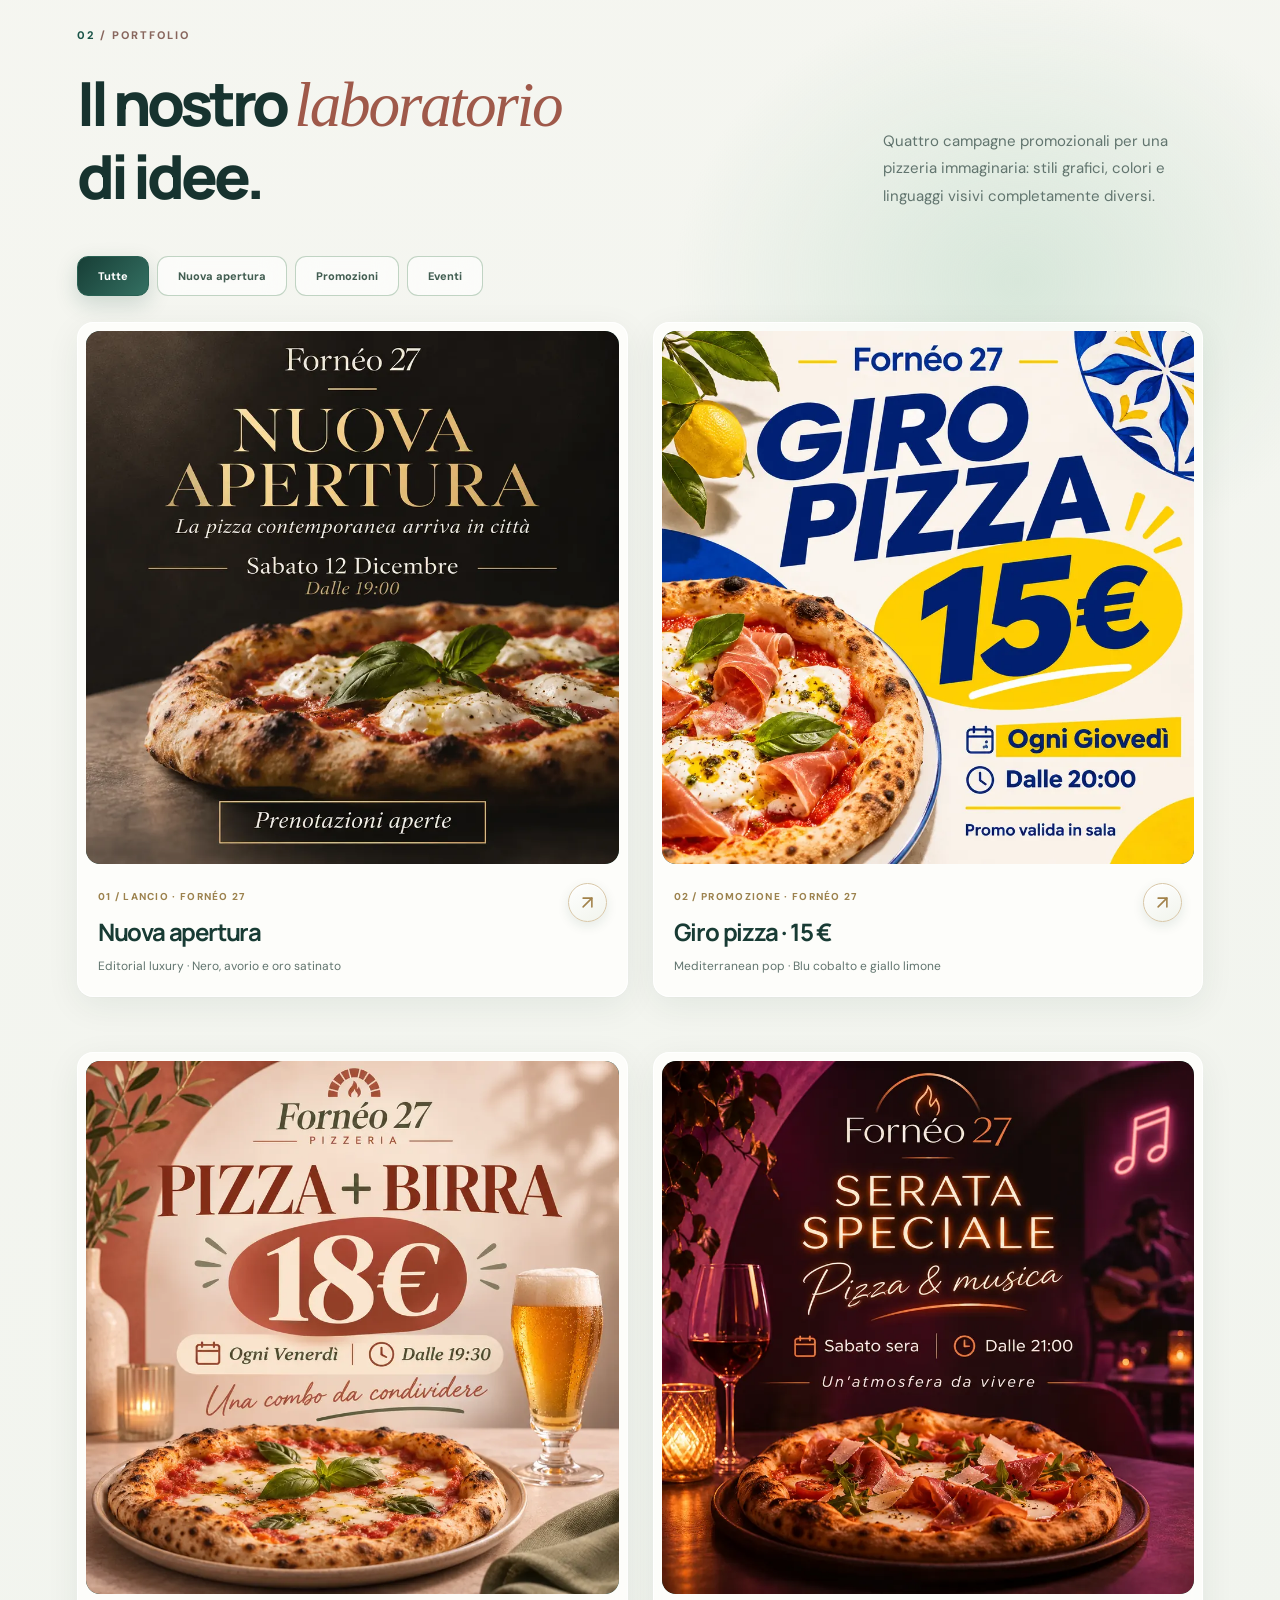
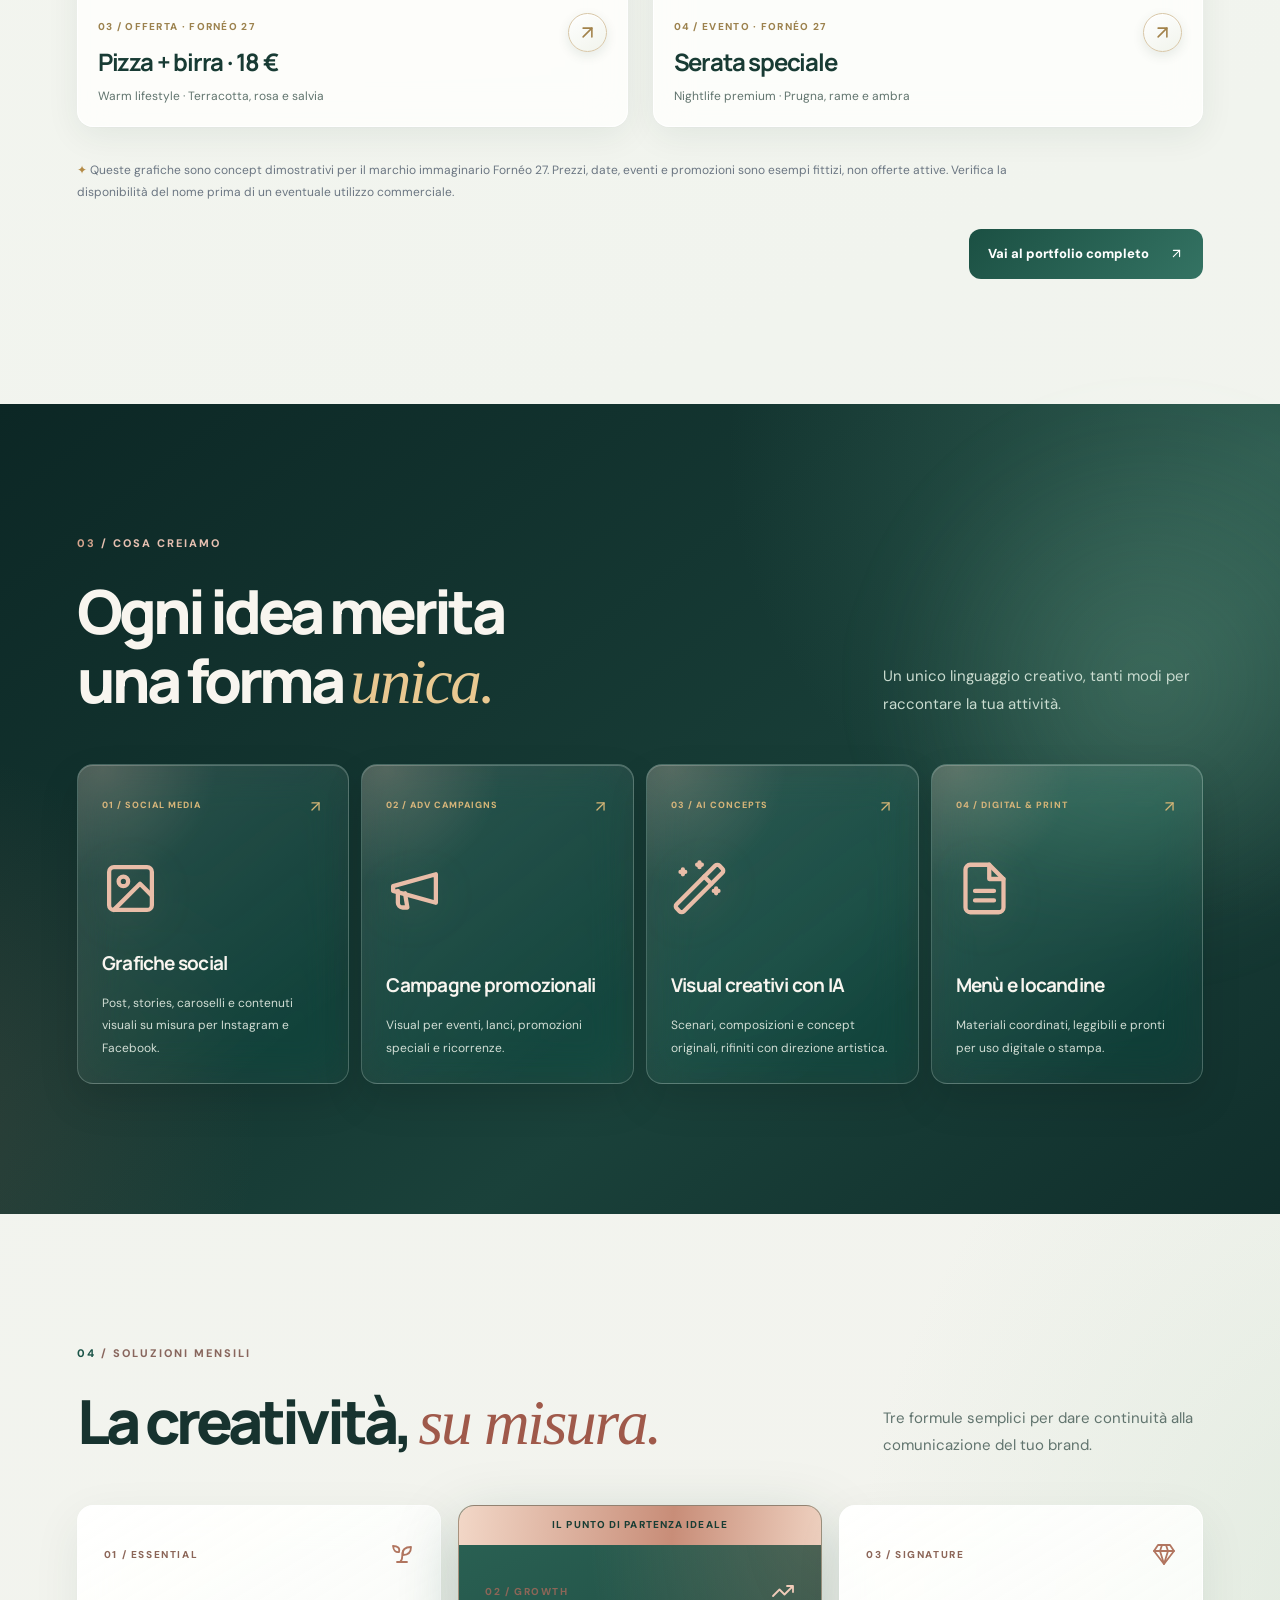
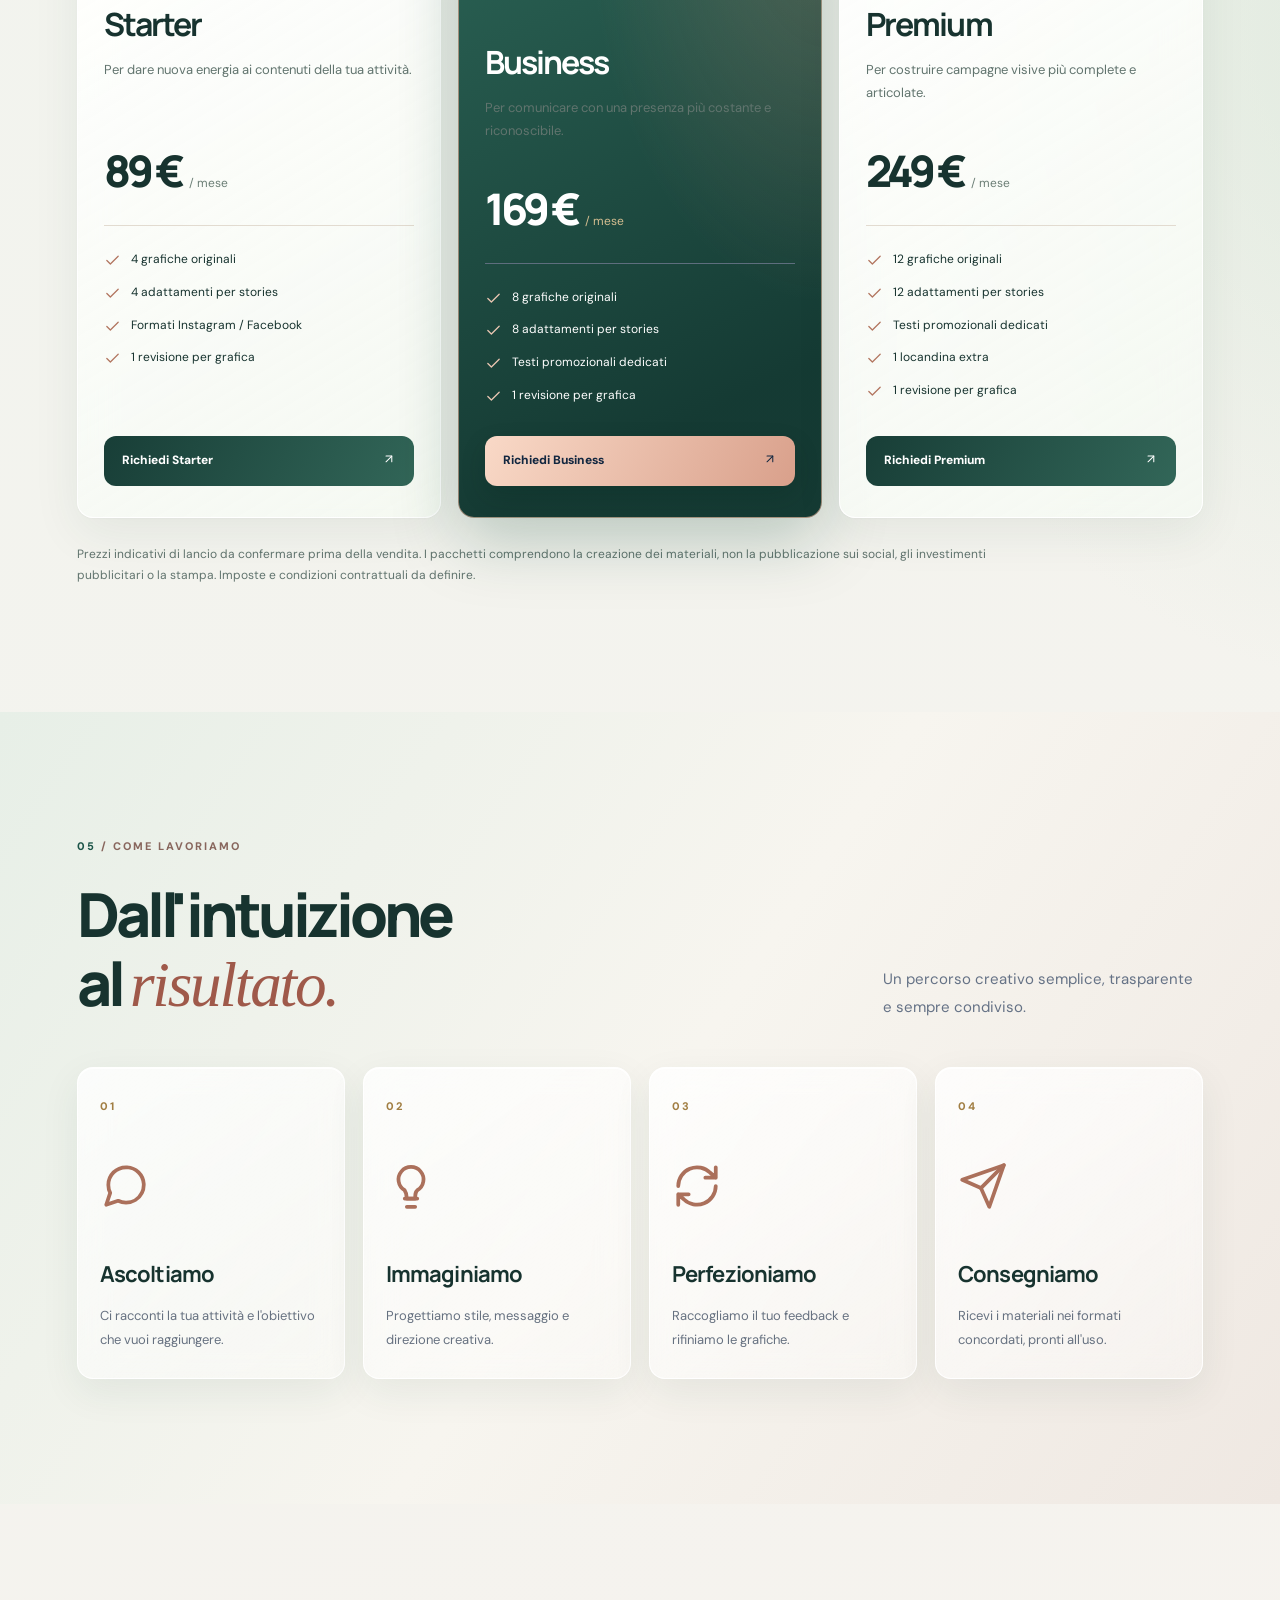
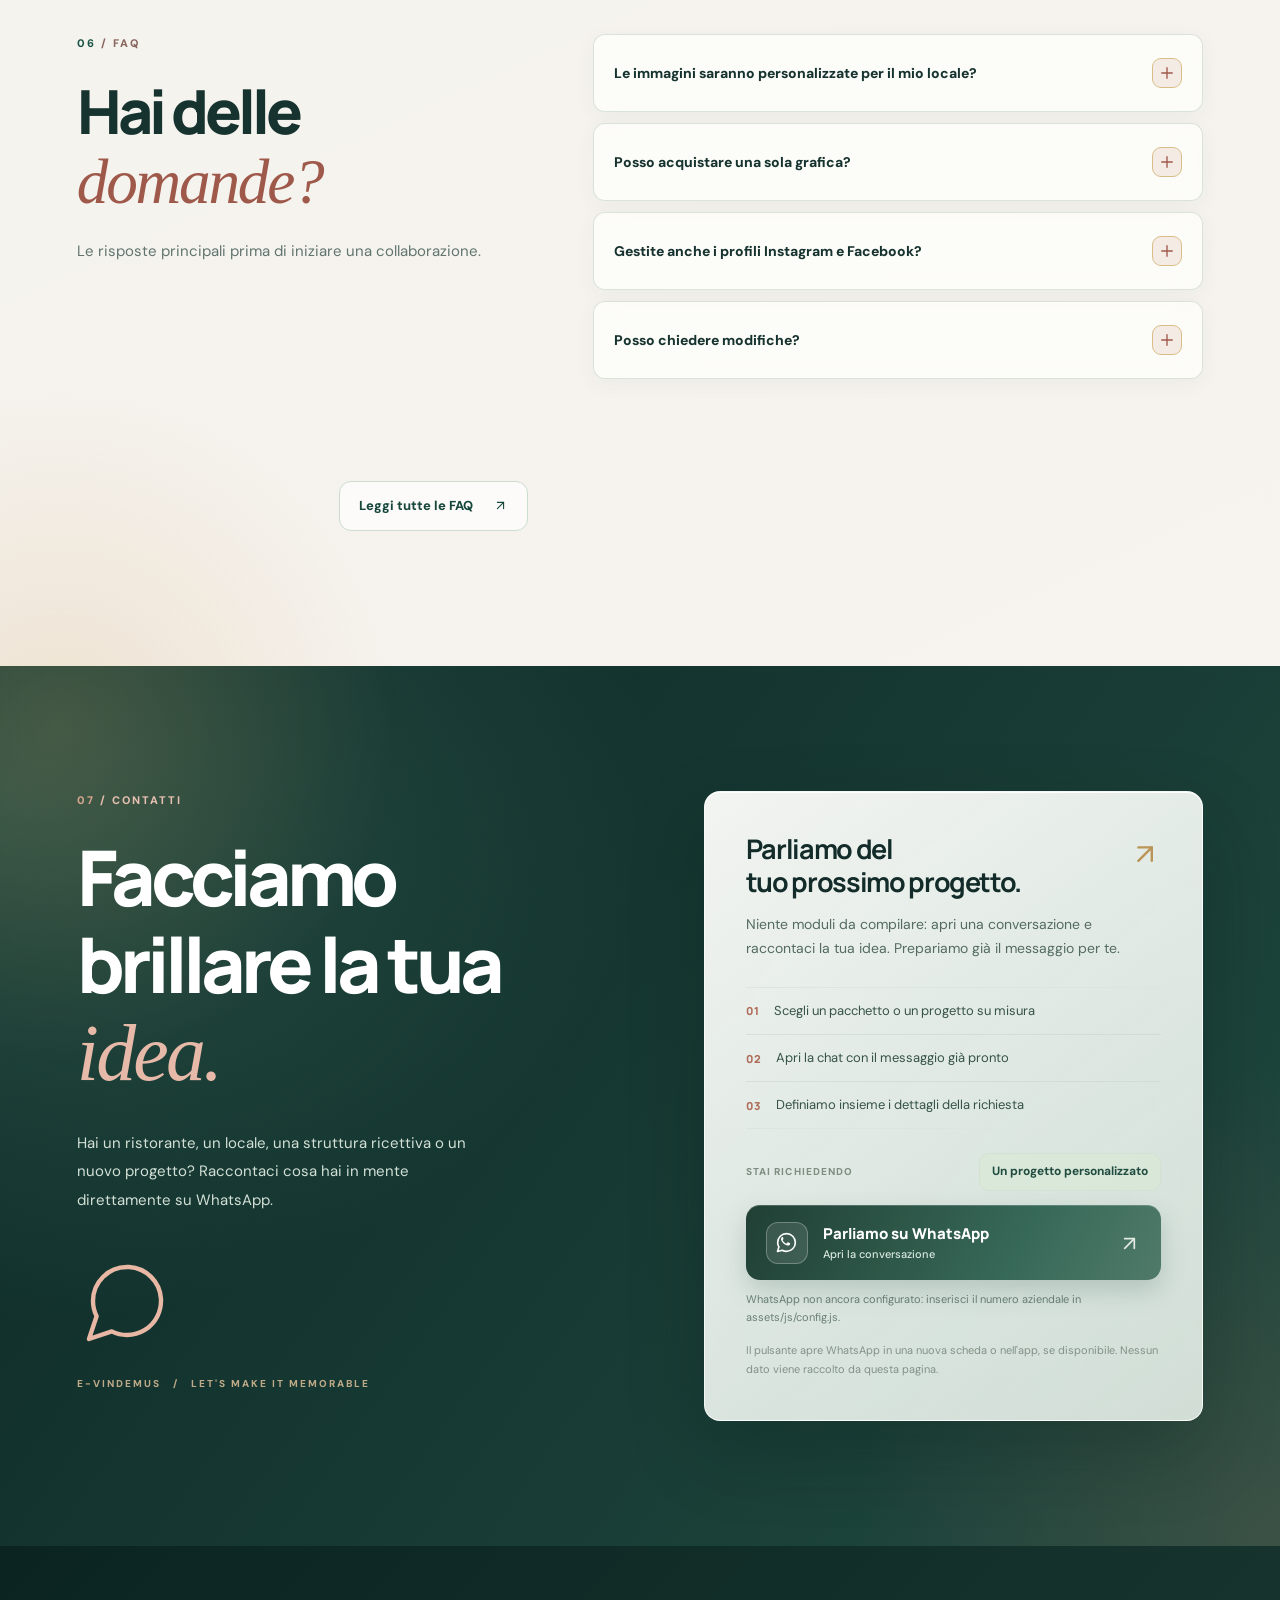
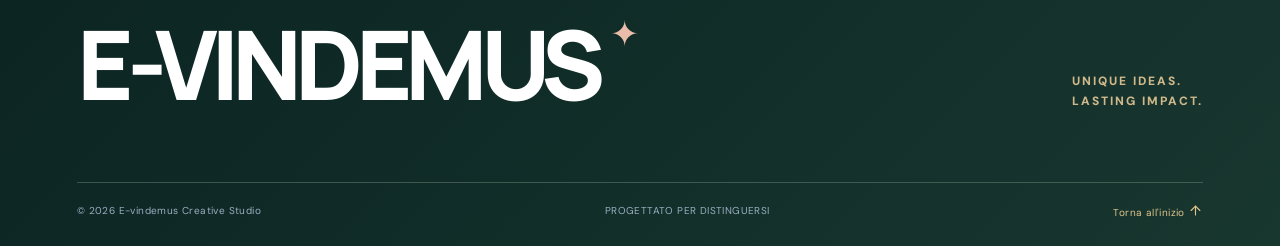
==== commit 288bf1bf: "refactor: organize static pages, shared CSS and JavaScript, and reusable layouts" ====
--- a/index.html
+++ b/index.html
@@ -5,30 +5,31 @@
 <meta name="viewport" content="width=device-width, initial-scale=1">
 <meta name="description" content="E-vindemus: studio creativo per grafiche pubblicitarie, campagne digitali e contenuti social per ristoranti, hotel e attività locali.">
 <meta name="theme-color" content="#132C2A">
-<script>
-/* Seleziona il tema prima del rendering per evitare il flash del tema errato. */
-(function(){var t;try{t=localStorage.getItem('ev-theme')}catch(e){}if(t!=='light'&&t!=='dark'){t=window.matchMedia&&window.matchMedia('(prefers-color-scheme: dark)').matches?'dark':'light'}document.documentElement.setAttribute('data-ev-theme',t);document.documentElement.style.colorScheme=t})();
-</script>
+<script src="assets/js/theme-init.js"></script>
 <meta property="og:type" content="website">
 <meta property="og:title" content="E-vindemus | Creative Studio">
 <meta property="og:description" content="Creatività, design e IA per valorizzare la comunicazione della tua attività.">
 <title>E-vindemus | Creative Studio</title>
-<link rel="stylesheet" href="assets/site-base.css">
-<link rel="stylesheet" href="assets/pages.css">
-<link rel="stylesheet" href="assets/icons.css">
-<link rel="stylesheet" href="assets/theme.css">
-<script defer src="assets/theme.js"></script>
-<link rel="stylesheet" href="assets/campaigns.css">
-</head>
-<body>
-<!-- E-vindemus | Sito statico per GitHub Pages.
-     Configura WHATSAPP_NUMERO per attivare il contatto WhatsApp. -->
 <link rel="preconnect" href="https://fonts.googleapis.com">
 <link rel="preconnect" href="https://fonts.gstatic.com" crossorigin>
 <link href="https://fonts.googleapis.com/css2?family=DM+Sans:wght@400;500;600;700;800&family=Manrope:wght@400;500;600;700;800&display=swap" rel="stylesheet">
-<script src="assets/config.js"></script>
+<link rel="stylesheet" href="assets/css/base.css">
+<link rel="stylesheet" href="assets/css/liquid-glass.css">
+<link rel="stylesheet" href="assets/css/brand.css">
+<link rel="stylesheet" href="assets/css/whatsapp.css">
+<link rel="stylesheet" href="assets/css/pages.css">
+<link rel="stylesheet" href="assets/css/icons.css">
+<link rel="stylesheet" href="assets/css/theme.css">
+<link rel="stylesheet" href="assets/css/campaigns.css">
+<script defer src="assets/js/config.js"></script>
+<script defer src="assets/js/site.js"></script>
+<script defer src="assets/js/theme.js"></script>
+<script defer src="assets/js/hero.js"></script>
+</head>
+<body>
+<!-- E-vindemus: configurazione in assets/js/config.js. -->
 <div id="ev-vindemus">
-  <header class="ev-header">
+<header class="ev-header">
 <a class="ev-brand" href="index.html" aria-label="E-vindemus: torna alla homepage"><span class="ev-monogram">E<span>✦</span></span><span class="ev-wordmark">E-VINDEMUS<small>CREATIVE STUDIO</small></span></a>
 <nav class="ev-nav" id="ev-navigation" aria-label="Navigazione principale">
 <a href="index.html" aria-current="page">Home</a>
@@ -43,9 +44,8 @@
 <button class="ev-theme-toggle" type="button" aria-label="Attiva il tema scuro" aria-pressed="false" title="Attiva il tema scuro"><svg class="ev-icon ev-theme-moon" xmlns="http://www.w3.org/2000/svg" viewBox="0 0 24 24" width="20" height="20" fill="none" stroke="currentColor" stroke-width="1.8" stroke-linecap="round" stroke-linejoin="round" aria-hidden="true" focusable="false"><path d="M20.99 13.05A9 9 0 0 1 10.95 3.01 9 9 0 1 0 20.99 13.05Z"/></svg><svg class="ev-icon ev-theme-sun" xmlns="http://www.w3.org/2000/svg" viewBox="0 0 24 24" width="20" height="20" fill="none" stroke="currentColor" stroke-width="1.8" stroke-linecap="round" stroke-linejoin="round" aria-hidden="true" focusable="false"><circle cx="12" cy="12" r="4"/><path d="M12 2v2m0 16v2M4.93 4.93l1.42 1.42m11.3 11.3 1.42 1.42M2 12h2m16 0h2M4.93 19.07l1.42-1.42m11.3-11.3 1.42-1.42"/></svg><span class="ev-theme-label">Chiaro</span></button>
 <button class="ev-menu-toggle" type="button" aria-expanded="false" aria-controls="ev-navigation" aria-label="Apri il menu"><svg class="ev-icon ev-icon--menu ev-icon-menu" data-icon="menu" xmlns="http://www.w3.org/2000/svg" viewBox="0 0 24 24" width="24" height="24" fill="none" stroke="currentColor" stroke-width="1.8" stroke-linecap="round" stroke-linejoin="round" aria-hidden="true" focusable="false"><path d="M4 6h16M4 12h16M4 18h16"/></svg><svg class="ev-icon ev-icon--x ev-icon-close" data-icon="x" xmlns="http://www.w3.org/2000/svg" viewBox="0 0 24 24" width="24" height="24" fill="none" stroke="currentColor" stroke-width="1.8" stroke-linecap="round" stroke-linejoin="round" aria-hidden="true" focusable="false"><path d="M18 6 6 18M6 6l12 12"/></svg></button>
 </header>
-
-  <main>
-    <section class="ev-hero" id="ev-home">
+<main>
+<section class="ev-hero" id="ev-home">
       <div class="ev-grain" aria-hidden="true"></div>
       <div class="ev-hero-main ev-layout">
         <div class="ev-hero-copy ev-reveal">
@@ -64,14 +64,13 @@
         </div>
       </div>
       <div class="ev-ticker" aria-hidden="true"><div class="ev-ticker-track"><span>ART DIRECTION <b>✦</b> AI VISUALS <b>✦</b> SOCIAL CAMPAIGNS <b>✦</b> VISUAL IDENTITIES <b>✦</b></span><span>ART DIRECTION <b>✦</b> AI VISUALS <b>✦</b> SOCIAL CAMPAIGNS <b>✦</b> VISUAL IDENTITIES <b>✦</b></span></div></div>
-    </section>
-
-    <section class="ev-intro ev-layout" id="ev-chi-siamo">
+</section>
+<section class="ev-intro ev-layout" id="ev-chi-siamo">
       <div class="ev-section-label"><span>01</span> / IL NOSTRO APPROCCIO</div>
       <div class="ev-intro-content ev-reveal"><h2>Non basta essere visti.<br><em>Bisogna essere ricordati.</em></h2><p>In E-vindemus trasformiamo idee, prodotti e atmosfere in comunicazione visiva contemporanea. Usiamo l'intelligenza artificiale come strumento creativo e il design come linguaggio: ogni progetto nasce dall'identità della tua attività.</p><div class="ev-chips"><span>Direzione creativa</span><span>Design su misura</span><span>AI-powered</span><span>Formati social</span></div></div>
-    <div class="ev-layout ev-section-more"><a class="ev-page-button ev-page-button--line" href="chi-siamo.html">Scopri chi siamo <span aria-hidden="true"><svg class="ev-icon ev-icon--arrow-up-right" data-icon="arrow-up-right" xmlns="http://www.w3.org/2000/svg" viewBox="0 0 24 24" width="24" height="24" fill="none" stroke="currentColor" stroke-width="1.8" stroke-linecap="round" stroke-linejoin="round" aria-hidden="true" focusable="false"><path d="M7 7h10v10"/><path d="M7 17 17 7"/></svg></span></a></div></section>
-
-    <section class="ev-portfolio ev-layout" id="ev-progetti">
+    <div class="ev-layout ev-section-more"><a class="ev-page-button ev-page-button--line" href="chi-siamo.html">Scopri chi siamo <span aria-hidden="true"><svg class="ev-icon ev-icon--arrow-up-right" data-icon="arrow-up-right" xmlns="http://www.w3.org/2000/svg" viewBox="0 0 24 24" width="24" height="24" fill="none" stroke="currentColor" stroke-width="1.8" stroke-linecap="round" stroke-linejoin="round" aria-hidden="true" focusable="false"><path d="M7 7h10v10"/><path d="M7 17 17 7"/></svg></span></a></div>
+</section>
+<section class="ev-portfolio ev-layout" id="ev-progetti">
       <div class="ev-heading-row ev-reveal"><div><div class="ev-section-label"><span>02</span> / PORTFOLIO</div><h2>Il nostro <em>laboratorio</em><br>di idee.</h2></div><p>Quattro campagne promozionali per una pizzeria immaginaria: stili grafici, colori e linguaggi visivi completamente diversi.</p></div>
       <div class="ev-filters" role="group" aria-label="Filtra le campagne dimostrative">
 <button type="button" class="ev-filter is-active" data-filter="all" aria-pressed="true">Tutte</button>
@@ -114,26 +113,42 @@
 </article>
 </div>
 <p class="ev-portfolio-disclaimer"><span>✦</span> Queste grafiche sono concept dimostrativi per il marchio immaginario Fornéo 27. Prezzi, date, eventi e promozioni sono esempi fittizi, non offerte attive. Verifica la disponibilità del nome prima di un eventuale utilizzo commerciale.</p>
-    <div class="ev-section-more"><a class="ev-page-button" href="portfolio.html">Vai al portfolio completo <span aria-hidden="true"><svg class="ev-icon ev-icon--arrow-up-right" data-icon="arrow-up-right" xmlns="http://www.w3.org/2000/svg" viewBox="0 0 24 24" width="24" height="24" fill="none" stroke="currentColor" stroke-width="1.8" stroke-linecap="round" stroke-linejoin="round" aria-hidden="true" focusable="false"><path d="M7 7h10v10"/><path d="M7 17 17 7"/></svg></span></a></div></section>
-
-    <section class="ev-services" id="ev-servizi"><div class="ev-layout"><div class="ev-heading-row ev-reveal"><div><div class="ev-section-label ev-light-label"><span>03</span> / COSA CREIAMO</div><h2>Ogni idea merita<br>una forma <em>unica.</em></h2></div><p>Un unico linguaggio creativo, tanti modi per raccontare la tua attività.</p></div><div class="ev-services-grid">
-      <article class="ev-service"><div class="ev-service-head"><span>01 / SOCIAL MEDIA</span><span><svg class="ev-icon ev-icon--arrow-up-right" data-icon="arrow-up-right" xmlns="http://www.w3.org/2000/svg" viewBox="0 0 24 24" width="24" height="24" fill="none" stroke="currentColor" stroke-width="1.8" stroke-linecap="round" stroke-linejoin="round" aria-hidden="true" focusable="false"><path d="M7 7h10v10"/><path d="M7 17 17 7"/></svg></span></div><div class="ev-service-icon"><svg class="ev-icon ev-icon--image" data-icon="image" xmlns="http://www.w3.org/2000/svg" viewBox="0 0 24 24" width="24" height="24" fill="none" stroke="currentColor" stroke-width="1.8" stroke-linecap="round" stroke-linejoin="round" aria-hidden="true" focusable="false"><rect width="18" height="18" x="3" y="3" rx="2"/><circle cx="9" cy="9" r="2"/><path d="m21 15-5-5L5 21"/></svg></div><h3>Grafiche social</h3><p>Post, stories, caroselli e contenuti visuali su misura per Instagram e Facebook.</p></article>
-      <article class="ev-service"><div class="ev-service-head"><span>02 / ADV CAMPAIGNS</span><span><svg class="ev-icon ev-icon--arrow-up-right" data-icon="arrow-up-right" xmlns="http://www.w3.org/2000/svg" viewBox="0 0 24 24" width="24" height="24" fill="none" stroke="currentColor" stroke-width="1.8" stroke-linecap="round" stroke-linejoin="round" aria-hidden="true" focusable="false"><path d="M7 7h10v10"/><path d="M7 17 17 7"/></svg></span></div><div class="ev-service-icon"><svg class="ev-icon ev-icon--megaphone" data-icon="megaphone" xmlns="http://www.w3.org/2000/svg" viewBox="0 0 24 24" width="24" height="24" fill="none" stroke="currentColor" stroke-width="1.8" stroke-linecap="round" stroke-linejoin="round" aria-hidden="true" focusable="false"><path d="m3 11 18-5v12L3 13v-2Z"/><path d="M5 13v5a2 2 0 0 0 2 2h2l-1-6"/></svg></div><h3>Campagne promozionali</h3><p>Visual per eventi, lanci, promozioni speciali e ricorrenze.</p></article>
-      <article class="ev-service"><div class="ev-service-head"><span>03 / AI CONCEPTS</span><span><svg class="ev-icon ev-icon--arrow-up-right" data-icon="arrow-up-right" xmlns="http://www.w3.org/2000/svg" viewBox="0 0 24 24" width="24" height="24" fill="none" stroke="currentColor" stroke-width="1.8" stroke-linecap="round" stroke-linejoin="round" aria-hidden="true" focusable="false"><path d="M7 7h10v10"/><path d="M7 17 17 7"/></svg></span></div><div class="ev-service-icon"><svg class="ev-icon ev-icon--wand-sparkles" data-icon="wand-sparkles" xmlns="http://www.w3.org/2000/svg" viewBox="0 0 24 24" width="24" height="24" fill="none" stroke="currentColor" stroke-width="1.8" stroke-linecap="round" stroke-linejoin="round" aria-hidden="true" focusable="false"><path d="m21.64 3.64-1.28-1.28a1.2 1.2 0 0 0-1.7 0L2.36 18.66a1.2 1.2 0 0 0 0 1.7l1.28 1.28a1.2 1.2 0 0 0 1.7 0l16.3-16.3a1.2 1.2 0 0 0 0-1.7Z"/><path d="m14 7 3 3M5 6V4M6 5H4M12 3V1M13 2h-2M19 14v-2M20 13h-2"/></svg></div><h3>Visual creativi con IA</h3><p>Scenari, composizioni e concept originali, rifiniti con direzione artistica.</p></article>
-      <article class="ev-service"><div class="ev-service-head"><span>04 / DIGITAL & PRINT</span><span><svg class="ev-icon ev-icon--arrow-up-right" data-icon="arrow-up-right" xmlns="http://www.w3.org/2000/svg" viewBox="0 0 24 24" width="24" height="24" fill="none" stroke="currentColor" stroke-width="1.8" stroke-linecap="round" stroke-linejoin="round" aria-hidden="true" focusable="false"><path d="M7 7h10v10"/><path d="M7 17 17 7"/></svg></span></div><div class="ev-service-icon"><svg class="ev-icon ev-icon--file-text" data-icon="file-text" xmlns="http://www.w3.org/2000/svg" viewBox="0 0 24 24" width="24" height="24" fill="none" stroke="currentColor" stroke-width="1.8" stroke-linecap="round" stroke-linejoin="round" aria-hidden="true" focusable="false"><path d="M14 2H6a2 2 0 0 0-2 2v16a2 2 0 0 0 2 2h12a2 2 0 0 0 2-2V8Z"/><path d="M14 2v6h6M8 13h8M8 17h8"/></svg></div><h3>Menù e locandine</h3><p>Materiali coordinati, leggibili e pronti per uso digitale o stampa.</p></article>
-    </div></div></section>
-
-    <section class="ev-pricing ev-layout" id="ev-pacchetti"><div class="ev-heading-row ev-reveal"><div><div class="ev-section-label"><span>04</span> / SOLUZIONI MENSILI</div><h2>La creatività, <em>su misura.</em></h2></div><p>Tre formule semplici per dare continuità alla comunicazione del tuo brand.</p></div><div class="ev-price-grid">
-      <article class="ev-plan"><div class="ev-plan-title"><small>01 / ESSENTIAL</small><span><svg class="ev-icon ev-icon--sprout" data-icon="sprout" xmlns="http://www.w3.org/2000/svg" viewBox="0 0 24 24" width="24" height="24" fill="none" stroke="currentColor" stroke-width="1.8" stroke-linecap="round" stroke-linejoin="round" aria-hidden="true" focusable="false"><path d="M7 20h10M10 20c4-3 1-7 3-11"/><path d="M9 10c-3.5.4-5.5-1.6-6-6 4.7.1 7.2 1.8 6 6ZM13 13c5.4 0 8-3.3 8-8-6 0-9 2.7-8 8Z"/></svg></span></div><h3>Starter</h3><p>Per dare nuova energia ai contenuti della tua attività.</p><div class="ev-price"><strong>89 €</strong><span>/ mese</span></div><div class="ev-rule"></div><ul><li><svg class="ev-icon ev-icon--check ev-list-check" data-icon="check" xmlns="http://www.w3.org/2000/svg" viewBox="0 0 24 24" width="24" height="24" fill="none" stroke="currentColor" stroke-width="1.8" stroke-linecap="round" stroke-linejoin="round" aria-hidden="true" focusable="false"><path d="M20 6 9 17l-5-5"/></svg><span>4 grafiche originali</span></li><li><svg class="ev-icon ev-icon--check ev-list-check" data-icon="check" xmlns="http://www.w3.org/2000/svg" viewBox="0 0 24 24" width="24" height="24" fill="none" stroke="currentColor" stroke-width="1.8" stroke-linecap="round" stroke-linejoin="round" aria-hidden="true" focusable="false"><path d="M20 6 9 17l-5-5"/></svg><span>4 adattamenti per stories</span></li><li><svg class="ev-icon ev-icon--check ev-list-check" data-icon="check" xmlns="http://www.w3.org/2000/svg" viewBox="0 0 24 24" width="24" height="24" fill="none" stroke="currentColor" stroke-width="1.8" stroke-linecap="round" stroke-linejoin="round" aria-hidden="true" focusable="false"><path d="M20 6 9 17l-5-5"/></svg><span>Formati Instagram / Facebook</span></li><li><svg class="ev-icon ev-icon--check ev-list-check" data-icon="check" xmlns="http://www.w3.org/2000/svg" viewBox="0 0 24 24" width="24" height="24" fill="none" stroke="currentColor" stroke-width="1.8" stroke-linecap="round" stroke-linejoin="round" aria-hidden="true" focusable="false"><path d="M20 6 9 17l-5-5"/></svg><span>1 revisione per grafica</span></li></ul><a href="contatti.html?piano=Starter" class="ev-plan-btn" data-plan="Starter">Richiedi Starter <span><svg class="ev-icon ev-icon--arrow-up-right" data-icon="arrow-up-right" xmlns="http://www.w3.org/2000/svg" viewBox="0 0 24 24" width="24" height="24" fill="none" stroke="currentColor" stroke-width="1.8" stroke-linecap="round" stroke-linejoin="round" aria-hidden="true" focusable="false"><path d="M7 7h10v10"/><path d="M7 17 17 7"/></svg></span></a></article>
-      <article class="ev-plan ev-plan-highlight"><div class="ev-plan-badge">IL PUNTO DI PARTENZA IDEALE</div><div class="ev-plan-title"><small>02 / GROWTH</small><span><svg class="ev-icon ev-icon--trending-up" data-icon="trending-up" xmlns="http://www.w3.org/2000/svg" viewBox="0 0 24 24" width="24" height="24" fill="none" stroke="currentColor" stroke-width="1.8" stroke-linecap="round" stroke-linejoin="round" aria-hidden="true" focusable="false"><path d="m22 7-8.5 8.5-5-5L2 17M16 7h6v6"/></svg></span></div><h3>Business</h3><p>Per comunicare con una presenza più costante e riconoscibile.</p><div class="ev-price"><strong>169 €</strong><span>/ mese</span></div><div class="ev-rule"></div><ul><li><svg class="ev-icon ev-icon--check ev-list-check" data-icon="check" xmlns="http://www.w3.org/2000/svg" viewBox="0 0 24 24" width="24" height="24" fill="none" stroke="currentColor" stroke-width="1.8" stroke-linecap="round" stroke-linejoin="round" aria-hidden="true" focusable="false"><path d="M20 6 9 17l-5-5"/></svg><span>8 grafiche originali</span></li><li><svg class="ev-icon ev-icon--check ev-list-check" data-icon="check" xmlns="http://www.w3.org/2000/svg" viewBox="0 0 24 24" width="24" height="24" fill="none" stroke="currentColor" stroke-width="1.8" stroke-linecap="round" stroke-linejoin="round" aria-hidden="true" focusable="false"><path d="M20 6 9 17l-5-5"/></svg><span>8 adattamenti per stories</span></li><li><svg class="ev-icon ev-icon--check ev-list-check" data-icon="check" xmlns="http://www.w3.org/2000/svg" viewBox="0 0 24 24" width="24" height="24" fill="none" stroke="currentColor" stroke-width="1.8" stroke-linecap="round" stroke-linejoin="round" aria-hidden="true" focusable="false"><path d="M20 6 9 17l-5-5"/></svg><span>Testi promozionali dedicati</span></li><li><svg class="ev-icon ev-icon--check ev-list-check" data-icon="check" xmlns="http://www.w3.org/2000/svg" viewBox="0 0 24 24" width="24" height="24" fill="none" stroke="currentColor" stroke-width="1.8" stroke-linecap="round" stroke-linejoin="round" aria-hidden="true" focusable="false"><path d="M20 6 9 17l-5-5"/></svg><span>1 revisione per grafica</span></li></ul><a href="contatti.html?piano=Business" class="ev-plan-btn" data-plan="Business">Richiedi Business <span><svg class="ev-icon ev-icon--arrow-up-right" data-icon="arrow-up-right" xmlns="http://www.w3.org/2000/svg" viewBox="0 0 24 24" width="24" height="24" fill="none" stroke="currentColor" stroke-width="1.8" stroke-linecap="round" stroke-linejoin="round" aria-hidden="true" focusable="false"><path d="M7 7h10v10"/><path d="M7 17 17 7"/></svg></span></a></article>
-      <article class="ev-plan"><div class="ev-plan-title"><small>03 / SIGNATURE</small><span><svg class="ev-icon ev-icon--gem" data-icon="gem" xmlns="http://www.w3.org/2000/svg" viewBox="0 0 24 24" width="24" height="24" fill="none" stroke="currentColor" stroke-width="1.8" stroke-linecap="round" stroke-linejoin="round" aria-hidden="true" focusable="false"><path d="M6 3h12l4 6-10 13L2 9l4-6Z"/><path d="M2 9h20M12 22 8 9l2-6M12 22l4-13-2-6"/></svg></span></div><h3>Premium</h3><p>Per costruire campagne visive più complete e articolate.</p><div class="ev-price"><strong>249 €</strong><span>/ mese</span></div><div class="ev-rule"></div><ul><li><svg class="ev-icon ev-icon--check ev-list-check" data-icon="check" xmlns="http://www.w3.org/2000/svg" viewBox="0 0 24 24" width="24" height="24" fill="none" stroke="currentColor" stroke-width="1.8" stroke-linecap="round" stroke-linejoin="round" aria-hidden="true" focusable="false"><path d="M20 6 9 17l-5-5"/></svg><span>12 grafiche originali</span></li><li><svg class="ev-icon ev-icon--check ev-list-check" data-icon="check" xmlns="http://www.w3.org/2000/svg" viewBox="0 0 24 24" width="24" height="24" fill="none" stroke="currentColor" stroke-width="1.8" stroke-linecap="round" stroke-linejoin="round" aria-hidden="true" focusable="false"><path d="M20 6 9 17l-5-5"/></svg><span>12 adattamenti per stories</span></li><li><svg class="ev-icon ev-icon--check ev-list-check" data-icon="check" xmlns="http://www.w3.org/2000/svg" viewBox="0 0 24 24" width="24" height="24" fill="none" stroke="currentColor" stroke-width="1.8" stroke-linecap="round" stroke-linejoin="round" aria-hidden="true" focusable="false"><path d="M20 6 9 17l-5-5"/></svg><span>Testi promozionali dedicati</span></li><li><svg class="ev-icon ev-icon--check ev-list-check" data-icon="check" xmlns="http://www.w3.org/2000/svg" viewBox="0 0 24 24" width="24" height="24" fill="none" stroke="currentColor" stroke-width="1.8" stroke-linecap="round" stroke-linejoin="round" aria-hidden="true" focusable="false"><path d="M20 6 9 17l-5-5"/></svg><span>1 locandina extra</span></li><li><svg class="ev-icon ev-icon--check ev-list-check" data-icon="check" xmlns="http://www.w3.org/2000/svg" viewBox="0 0 24 24" width="24" height="24" fill="none" stroke="currentColor" stroke-width="1.8" stroke-linecap="round" stroke-linejoin="round" aria-hidden="true" focusable="false"><path d="M20 6 9 17l-5-5"/></svg><span>1 revisione per grafica</span></li></ul><a href="contatti.html?piano=Premium" class="ev-plan-btn" data-plan="Premium">Richiedi Premium <span><svg class="ev-icon ev-icon--arrow-up-right" data-icon="arrow-up-right" xmlns="http://www.w3.org/2000/svg" viewBox="0 0 24 24" width="24" height="24" fill="none" stroke="currentColor" stroke-width="1.8" stroke-linecap="round" stroke-linejoin="round" aria-hidden="true" focusable="false"><path d="M7 7h10v10"/><path d="M7 17 17 7"/></svg></span></a></article>
-    </div><p class="ev-pricing-note">Prezzi indicativi di lancio da confermare prima della vendita. I pacchetti comprendono la creazione dei materiali, non la pubblicazione sui social, gli investimenti pubblicitari o la stampa. Imposte e condizioni contrattuali da definire.</p></section>
-
-    <section class="ev-process" id="ev-metodo"><div class="ev-layout"><div class="ev-section-label"><span>05</span> / COME LAVORIAMO</div><div class="ev-heading-row ev-reveal"><h2>Dall'intuizione<br>al <em>risultato.</em></h2><p>Un percorso creativo semplice, trasparente e sempre condiviso.</p></div><div class="ev-steps"><article><span>01</span><div class="ev-step-mark"><svg class="ev-icon ev-icon--message-circle" data-icon="message-circle" xmlns="http://www.w3.org/2000/svg" viewBox="0 0 24 24" width="24" height="24" fill="none" stroke="currentColor" stroke-width="1.8" stroke-linecap="round" stroke-linejoin="round" aria-hidden="true" focusable="false"><path d="M21 11.5a8.4 8.4 0 0 1-.9 3.8 8.5 8.5 0 0 1-7.6 4.7 8.4 8.4 0 0 1-3.8-.9L3 21l1.9-5.7a8.4 8.4 0 0 1-.9-3.8A8.5 8.5 0 0 1 12.5 3H13a8.5 8.5 0 0 1 8 8v.5Z"/></svg></div><h3>Ascoltiamo</h3><p>Ci racconti la tua attività e l'obiettivo che vuoi raggiungere.</p></article><article><span>02</span><div class="ev-step-mark"><svg class="ev-icon ev-icon--lightbulb" data-icon="lightbulb" xmlns="http://www.w3.org/2000/svg" viewBox="0 0 24 24" width="24" height="24" fill="none" stroke="currentColor" stroke-width="1.8" stroke-linecap="round" stroke-linejoin="round" aria-hidden="true" focusable="false"><path d="M9 18h6M10 22h4"/><path d="M15.09 14a6 6 0 1 0-6.18 0C9.6 15 10 16 10 18h4c0-2 0-3 1.09-4Z"/></svg></div><h3>Immaginiamo</h3><p>Progettiamo stile, messaggio e direzione creativa.</p></article><article><span>03</span><div class="ev-step-mark"><svg class="ev-icon ev-icon--refresh-cw" data-icon="refresh-cw" xmlns="http://www.w3.org/2000/svg" viewBox="0 0 24 24" width="24" height="24" fill="none" stroke="currentColor" stroke-width="1.8" stroke-linecap="round" stroke-linejoin="round" aria-hidden="true" focusable="false"><path d="M3 12a9 9 0 0 1 15.36-6.36L21 8M21 3v5h-5M21 12a9 9 0 0 1-15.36 6.36L3 16M8 16H3v5"/></svg></div><h3>Perfezioniamo</h3><p>Raccogliamo il tuo feedback e rifiniamo le grafiche.</p></article><article><span>04</span><div class="ev-step-mark"><svg class="ev-icon ev-icon--send" data-icon="send" xmlns="http://www.w3.org/2000/svg" viewBox="0 0 24 24" width="24" height="24" fill="none" stroke="currentColor" stroke-width="1.8" stroke-linecap="round" stroke-linejoin="round" aria-hidden="true" focusable="false"><path d="m22 2-7 20-4-9-9-4Z"/><path d="M22 2 11 13"/></svg></div><h3>Consegniamo</h3><p>Ricevi i materiali nei formati concordati, pronti all'uso.</p></article></div></div></section>
-
-    <section class="ev-faq ev-layout" id="ev-faq"><div><div class="ev-section-label"><span>06</span> / FAQ</div><h2>Hai delle <em>domande?</em></h2><p>Le risposte principali prima di iniziare una collaborazione.</p></div><div class="ev-faq-items"><details><summary>Le immagini saranno personalizzate per il mio locale?<span><svg class="ev-icon ev-icon--plus" data-icon="plus" xmlns="http://www.w3.org/2000/svg" viewBox="0 0 24 24" width="24" height="24" fill="none" stroke="currentColor" stroke-width="1.8" stroke-linecap="round" stroke-linejoin="round" aria-hidden="true" focusable="false"><path d="M12 5v14M5 12h14"/></svg></span></summary><p>Sì. Ogni proposta viene adattata al tuo brand, alla tua identità visiva e ai materiali che ci fornisci. Per rappresentare piatti e ambienti reali preferiamo usare foto autentiche.</p></details><details><summary>Posso acquistare una sola grafica?<span><svg class="ev-icon ev-icon--plus" data-icon="plus" xmlns="http://www.w3.org/2000/svg" viewBox="0 0 24 24" width="24" height="24" fill="none" stroke="currentColor" stroke-width="1.8" stroke-linecap="round" stroke-linejoin="round" aria-hidden="true" focusable="false"><path d="M12 5v14M5 12h14"/></svg></span></summary><p>Sì, possiamo valutare singole locandine, eventi, promozioni e materiali su preventivo.</p></details><details><summary>Gestite anche i profili Instagram e Facebook?<span><svg class="ev-icon ev-icon--plus" data-icon="plus" xmlns="http://www.w3.org/2000/svg" viewBox="0 0 24 24" width="24" height="24" fill="none" stroke="currentColor" stroke-width="1.8" stroke-linecap="round" stroke-linejoin="round" aria-hidden="true" focusable="false"><path d="M12 5v14M5 12h14"/></svg></span></summary><p>I pacchetti indicati comprendono la progettazione e la consegna delle grafiche, ma non la pubblicazione o la gestione continuativa dei profili.</p></details><details><summary>Posso chiedere modifiche?<span><svg class="ev-icon ev-icon--plus" data-icon="plus" xmlns="http://www.w3.org/2000/svg" viewBox="0 0 24 24" width="24" height="24" fill="none" stroke="currentColor" stroke-width="1.8" stroke-linecap="round" stroke-linejoin="round" aria-hidden="true" focusable="false"><path d="M12 5v14M5 12h14"/></svg></span></summary><p>È prevista una revisione per ogni grafica. Eventuali ulteriori interventi vengono preventivati separatamente.</p></details></div><div class="ev-section-more"><a class="ev-page-button ev-page-button--line" href="faq.html">Leggi tutte le FAQ <span aria-hidden="true"><svg class="ev-icon ev-icon--arrow-up-right" data-icon="arrow-up-right" xmlns="http://www.w3.org/2000/svg" viewBox="0 0 24 24" width="24" height="24" fill="none" stroke="currentColor" stroke-width="1.8" stroke-linecap="round" stroke-linejoin="round" aria-hidden="true" focusable="false"><path d="M7 7h10v10"/><path d="M7 17 17 7"/></svg></span></a></div></section>
-
-    <section class="ev-contact" id="ev-contatti">
+    <div class="ev-section-more"><a class="ev-page-button" href="portfolio.html">Vai al portfolio completo <span aria-hidden="true"><svg class="ev-icon ev-icon--arrow-up-right" data-icon="arrow-up-right" xmlns="http://www.w3.org/2000/svg" viewBox="0 0 24 24" width="24" height="24" fill="none" stroke="currentColor" stroke-width="1.8" stroke-linecap="round" stroke-linejoin="round" aria-hidden="true" focusable="false"><path d="M7 7h10v10"/><path d="M7 17 17 7"/></svg></span></a></div>
+</section>
+<section class="ev-services" id="ev-servizi"><div class="ev-layout"><div class="ev-heading-row ev-reveal"><div><div class="ev-section-label ev-light-label"><span>03</span> / COSA CREIAMO</div><h2>Ogni idea merita<br>una forma <em>unica.</em></h2></div><p>Un unico linguaggio creativo, tanti modi per raccontare la tua attività.</p></div><div class="ev-services-grid">
+<article class="ev-service"><div class="ev-service-head"><span>01 / SOCIAL MEDIA</span><span><svg class="ev-icon ev-icon--arrow-up-right" data-icon="arrow-up-right" xmlns="http://www.w3.org/2000/svg" viewBox="0 0 24 24" width="24" height="24" fill="none" stroke="currentColor" stroke-width="1.8" stroke-linecap="round" stroke-linejoin="round" aria-hidden="true" focusable="false"><path d="M7 7h10v10"/><path d="M7 17 17 7"/></svg></span></div><div class="ev-service-icon"><svg class="ev-icon ev-icon--image" data-icon="image" xmlns="http://www.w3.org/2000/svg" viewBox="0 0 24 24" width="24" height="24" fill="none" stroke="currentColor" stroke-width="1.8" stroke-linecap="round" stroke-linejoin="round" aria-hidden="true" focusable="false"><rect width="18" height="18" x="3" y="3" rx="2"/><circle cx="9" cy="9" r="2"/><path d="m21 15-5-5L5 21"/></svg></div><h3>Grafiche social</h3><p>Post, stories, caroselli e contenuti visuali su misura per Instagram e Facebook.</p>
+</article>
+<article class="ev-service"><div class="ev-service-head"><span>02 / ADV CAMPAIGNS</span><span><svg class="ev-icon ev-icon--arrow-up-right" data-icon="arrow-up-right" xmlns="http://www.w3.org/2000/svg" viewBox="0 0 24 24" width="24" height="24" fill="none" stroke="currentColor" stroke-width="1.8" stroke-linecap="round" stroke-linejoin="round" aria-hidden="true" focusable="false"><path d="M7 7h10v10"/><path d="M7 17 17 7"/></svg></span></div><div class="ev-service-icon"><svg class="ev-icon ev-icon--megaphone" data-icon="megaphone" xmlns="http://www.w3.org/2000/svg" viewBox="0 0 24 24" width="24" height="24" fill="none" stroke="currentColor" stroke-width="1.8" stroke-linecap="round" stroke-linejoin="round" aria-hidden="true" focusable="false"><path d="m3 11 18-5v12L3 13v-2Z"/><path d="M5 13v5a2 2 0 0 0 2 2h2l-1-6"/></svg></div><h3>Campagne promozionali</h3><p>Visual per eventi, lanci, promozioni speciali e ricorrenze.</p>
+</article>
+<article class="ev-service"><div class="ev-service-head"><span>03 / AI CONCEPTS</span><span><svg class="ev-icon ev-icon--arrow-up-right" data-icon="arrow-up-right" xmlns="http://www.w3.org/2000/svg" viewBox="0 0 24 24" width="24" height="24" fill="none" stroke="currentColor" stroke-width="1.8" stroke-linecap="round" stroke-linejoin="round" aria-hidden="true" focusable="false"><path d="M7 7h10v10"/><path d="M7 17 17 7"/></svg></span></div><div class="ev-service-icon"><svg class="ev-icon ev-icon--wand-sparkles" data-icon="wand-sparkles" xmlns="http://www.w3.org/2000/svg" viewBox="0 0 24 24" width="24" height="24" fill="none" stroke="currentColor" stroke-width="1.8" stroke-linecap="round" stroke-linejoin="round" aria-hidden="true" focusable="false"><path d="m21.64 3.64-1.28-1.28a1.2 1.2 0 0 0-1.7 0L2.36 18.66a1.2 1.2 0 0 0 0 1.7l1.28 1.28a1.2 1.2 0 0 0 1.7 0l16.3-16.3a1.2 1.2 0 0 0 0-1.7Z"/><path d="m14 7 3 3M5 6V4M6 5H4M12 3V1M13 2h-2M19 14v-2M20 13h-2"/></svg></div><h3>Visual creativi con IA</h3><p>Scenari, composizioni e concept originali, rifiniti con direzione artistica.</p>
+</article>
+<article class="ev-service"><div class="ev-service-head"><span>04 / DIGITAL & PRINT</span><span><svg class="ev-icon ev-icon--arrow-up-right" data-icon="arrow-up-right" xmlns="http://www.w3.org/2000/svg" viewBox="0 0 24 24" width="24" height="24" fill="none" stroke="currentColor" stroke-width="1.8" stroke-linecap="round" stroke-linejoin="round" aria-hidden="true" focusable="false"><path d="M7 7h10v10"/><path d="M7 17 17 7"/></svg></span></div><div class="ev-service-icon"><svg class="ev-icon ev-icon--file-text" data-icon="file-text" xmlns="http://www.w3.org/2000/svg" viewBox="0 0 24 24" width="24" height="24" fill="none" stroke="currentColor" stroke-width="1.8" stroke-linecap="round" stroke-linejoin="round" aria-hidden="true" focusable="false"><path d="M14 2H6a2 2 0 0 0-2 2v16a2 2 0 0 0 2 2h12a2 2 0 0 0 2-2V8Z"/><path d="M14 2v6h6M8 13h8M8 17h8"/></svg></div><h3>Menù e locandine</h3><p>Materiali coordinati, leggibili e pronti per uso digitale o stampa.</p>
+</article>
+    </div></div>
+</section>
+<section class="ev-pricing ev-layout" id="ev-pacchetti"><div class="ev-heading-row ev-reveal"><div><div class="ev-section-label"><span>04</span> / SOLUZIONI MENSILI</div><h2>La creatività, <em>su misura.</em></h2></div><p>Tre formule semplici per dare continuità alla comunicazione del tuo brand.</p></div><div class="ev-price-grid">
+<article class="ev-plan"><div class="ev-plan-title"><small>01 / ESSENTIAL</small><span><svg class="ev-icon ev-icon--sprout" data-icon="sprout" xmlns="http://www.w3.org/2000/svg" viewBox="0 0 24 24" width="24" height="24" fill="none" stroke="currentColor" stroke-width="1.8" stroke-linecap="round" stroke-linejoin="round" aria-hidden="true" focusable="false"><path d="M7 20h10M10 20c4-3 1-7 3-11"/><path d="M9 10c-3.5.4-5.5-1.6-6-6 4.7.1 7.2 1.8 6 6ZM13 13c5.4 0 8-3.3 8-8-6 0-9 2.7-8 8Z"/></svg></span></div><h3>Starter</h3><p>Per dare nuova energia ai contenuti della tua attività.</p><div class="ev-price"><strong>89 €</strong><span>/ mese</span></div><div class="ev-rule"></div><ul><li><svg class="ev-icon ev-icon--check ev-list-check" data-icon="check" xmlns="http://www.w3.org/2000/svg" viewBox="0 0 24 24" width="24" height="24" fill="none" stroke="currentColor" stroke-width="1.8" stroke-linecap="round" stroke-linejoin="round" aria-hidden="true" focusable="false"><path d="M20 6 9 17l-5-5"/></svg><span>4 grafiche originali</span></li><li><svg class="ev-icon ev-icon--check ev-list-check" data-icon="check" xmlns="http://www.w3.org/2000/svg" viewBox="0 0 24 24" width="24" height="24" fill="none" stroke="currentColor" stroke-width="1.8" stroke-linecap="round" stroke-linejoin="round" aria-hidden="true" focusable="false"><path d="M20 6 9 17l-5-5"/></svg><span>4 adattamenti per stories</span></li><li><svg class="ev-icon ev-icon--check ev-list-check" data-icon="check" xmlns="http://www.w3.org/2000/svg" viewBox="0 0 24 24" width="24" height="24" fill="none" stroke="currentColor" stroke-width="1.8" stroke-linecap="round" stroke-linejoin="round" aria-hidden="true" focusable="false"><path d="M20 6 9 17l-5-5"/></svg><span>Formati Instagram / Facebook</span></li><li><svg class="ev-icon ev-icon--check ev-list-check" data-icon="check" xmlns="http://www.w3.org/2000/svg" viewBox="0 0 24 24" width="24" height="24" fill="none" stroke="currentColor" stroke-width="1.8" stroke-linecap="round" stroke-linejoin="round" aria-hidden="true" focusable="false"><path d="M20 6 9 17l-5-5"/></svg><span>1 revisione per grafica</span></li></ul><a href="contatti.html?piano=Starter" class="ev-plan-btn" data-plan="Starter">Richiedi Starter <span><svg class="ev-icon ev-icon--arrow-up-right" data-icon="arrow-up-right" xmlns="http://www.w3.org/2000/svg" viewBox="0 0 24 24" width="24" height="24" fill="none" stroke="currentColor" stroke-width="1.8" stroke-linecap="round" stroke-linejoin="round" aria-hidden="true" focusable="false"><path d="M7 7h10v10"/><path d="M7 17 17 7"/></svg></span></a>
+</article>
+<article class="ev-plan ev-plan-highlight"><div class="ev-plan-badge">IL PUNTO DI PARTENZA IDEALE</div><div class="ev-plan-title"><small>02 / GROWTH</small><span><svg class="ev-icon ev-icon--trending-up" data-icon="trending-up" xmlns="http://www.w3.org/2000/svg" viewBox="0 0 24 24" width="24" height="24" fill="none" stroke="currentColor" stroke-width="1.8" stroke-linecap="round" stroke-linejoin="round" aria-hidden="true" focusable="false"><path d="m22 7-8.5 8.5-5-5L2 17M16 7h6v6"/></svg></span></div><h3>Business</h3><p>Per comunicare con una presenza più costante e riconoscibile.</p><div class="ev-price"><strong>169 €</strong><span>/ mese</span></div><div class="ev-rule"></div><ul><li><svg class="ev-icon ev-icon--check ev-list-check" data-icon="check" xmlns="http://www.w3.org/2000/svg" viewBox="0 0 24 24" width="24" height="24" fill="none" stroke="currentColor" stroke-width="1.8" stroke-linecap="round" stroke-linejoin="round" aria-hidden="true" focusable="false"><path d="M20 6 9 17l-5-5"/></svg><span>8 grafiche originali</span></li><li><svg class="ev-icon ev-icon--check ev-list-check" data-icon="check" xmlns="http://www.w3.org/2000/svg" viewBox="0 0 24 24" width="24" height="24" fill="none" stroke="currentColor" stroke-width="1.8" stroke-linecap="round" stroke-linejoin="round" aria-hidden="true" focusable="false"><path d="M20 6 9 17l-5-5"/></svg><span>8 adattamenti per stories</span></li><li><svg class="ev-icon ev-icon--check ev-list-check" data-icon="check" xmlns="http://www.w3.org/2000/svg" viewBox="0 0 24 24" width="24" height="24" fill="none" stroke="currentColor" stroke-width="1.8" stroke-linecap="round" stroke-linejoin="round" aria-hidden="true" focusable="false"><path d="M20 6 9 17l-5-5"/></svg><span>Testi promozionali dedicati</span></li><li><svg class="ev-icon ev-icon--check ev-list-check" data-icon="check" xmlns="http://www.w3.org/2000/svg" viewBox="0 0 24 24" width="24" height="24" fill="none" stroke="currentColor" stroke-width="1.8" stroke-linecap="round" stroke-linejoin="round" aria-hidden="true" focusable="false"><path d="M20 6 9 17l-5-5"/></svg><span>1 revisione per grafica</span></li></ul><a href="contatti.html?piano=Business" class="ev-plan-btn" data-plan="Business">Richiedi Business <span><svg class="ev-icon ev-icon--arrow-up-right" data-icon="arrow-up-right" xmlns="http://www.w3.org/2000/svg" viewBox="0 0 24 24" width="24" height="24" fill="none" stroke="currentColor" stroke-width="1.8" stroke-linecap="round" stroke-linejoin="round" aria-hidden="true" focusable="false"><path d="M7 7h10v10"/><path d="M7 17 17 7"/></svg></span></a>
+</article>
+<article class="ev-plan"><div class="ev-plan-title"><small>03 / SIGNATURE</small><span><svg class="ev-icon ev-icon--gem" data-icon="gem" xmlns="http://www.w3.org/2000/svg" viewBox="0 0 24 24" width="24" height="24" fill="none" stroke="currentColor" stroke-width="1.8" stroke-linecap="round" stroke-linejoin="round" aria-hidden="true" focusable="false"><path d="M6 3h12l4 6-10 13L2 9l4-6Z"/><path d="M2 9h20M12 22 8 9l2-6M12 22l4-13-2-6"/></svg></span></div><h3>Premium</h3><p>Per costruire campagne visive più complete e articolate.</p><div class="ev-price"><strong>249 €</strong><span>/ mese</span></div><div class="ev-rule"></div><ul><li><svg class="ev-icon ev-icon--check ev-list-check" data-icon="check" xmlns="http://www.w3.org/2000/svg" viewBox="0 0 24 24" width="24" height="24" fill="none" stroke="currentColor" stroke-width="1.8" stroke-linecap="round" stroke-linejoin="round" aria-hidden="true" focusable="false"><path d="M20 6 9 17l-5-5"/></svg><span>12 grafiche originali</span></li><li><svg class="ev-icon ev-icon--check ev-list-check" data-icon="check" xmlns="http://www.w3.org/2000/svg" viewBox="0 0 24 24" width="24" height="24" fill="none" stroke="currentColor" stroke-width="1.8" stroke-linecap="round" stroke-linejoin="round" aria-hidden="true" focusable="false"><path d="M20 6 9 17l-5-5"/></svg><span>12 adattamenti per stories</span></li><li><svg class="ev-icon ev-icon--check ev-list-check" data-icon="check" xmlns="http://www.w3.org/2000/svg" viewBox="0 0 24 24" width="24" height="24" fill="none" stroke="currentColor" stroke-width="1.8" stroke-linecap="round" stroke-linejoin="round" aria-hidden="true" focusable="false"><path d="M20 6 9 17l-5-5"/></svg><span>Testi promozionali dedicati</span></li><li><svg class="ev-icon ev-icon--check ev-list-check" data-icon="check" xmlns="http://www.w3.org/2000/svg" viewBox="0 0 24 24" width="24" height="24" fill="none" stroke="currentColor" stroke-width="1.8" stroke-linecap="round" stroke-linejoin="round" aria-hidden="true" focusable="false"><path d="M20 6 9 17l-5-5"/></svg><span>1 locandina extra</span></li><li><svg class="ev-icon ev-icon--check ev-list-check" data-icon="check" xmlns="http://www.w3.org/2000/svg" viewBox="0 0 24 24" width="24" height="24" fill="none" stroke="currentColor" stroke-width="1.8" stroke-linecap="round" stroke-linejoin="round" aria-hidden="true" focusable="false"><path d="M20 6 9 17l-5-5"/></svg><span>1 revisione per grafica</span></li></ul><a href="contatti.html?piano=Premium" class="ev-plan-btn" data-plan="Premium">Richiedi Premium <span><svg class="ev-icon ev-icon--arrow-up-right" data-icon="arrow-up-right" xmlns="http://www.w3.org/2000/svg" viewBox="0 0 24 24" width="24" height="24" fill="none" stroke="currentColor" stroke-width="1.8" stroke-linecap="round" stroke-linejoin="round" aria-hidden="true" focusable="false"><path d="M7 7h10v10"/><path d="M7 17 17 7"/></svg></span></a>
+</article>
+    </div><p class="ev-pricing-note">Prezzi indicativi di lancio da confermare prima della vendita. I pacchetti comprendono la creazione dei materiali, non la pubblicazione sui social, gli investimenti pubblicitari o la stampa. Imposte e condizioni contrattuali da definire.</p>
+</section>
+<section class="ev-process" id="ev-metodo"><div class="ev-layout"><div class="ev-section-label"><span>05</span> / COME LAVORIAMO</div><div class="ev-heading-row ev-reveal"><h2>Dall'intuizione<br>al <em>risultato.</em></h2><p>Un percorso creativo semplice, trasparente e sempre condiviso.</p></div><div class="ev-steps">
+<article><span>01</span><div class="ev-step-mark"><svg class="ev-icon ev-icon--message-circle" data-icon="message-circle" xmlns="http://www.w3.org/2000/svg" viewBox="0 0 24 24" width="24" height="24" fill="none" stroke="currentColor" stroke-width="1.8" stroke-linecap="round" stroke-linejoin="round" aria-hidden="true" focusable="false"><path d="M21 11.5a8.4 8.4 0 0 1-.9 3.8 8.5 8.5 0 0 1-7.6 4.7 8.4 8.4 0 0 1-3.8-.9L3 21l1.9-5.7a8.4 8.4 0 0 1-.9-3.8A8.5 8.5 0 0 1 12.5 3H13a8.5 8.5 0 0 1 8 8v.5Z"/></svg></div><h3>Ascoltiamo</h3><p>Ci racconti la tua attività e l'obiettivo che vuoi raggiungere.</p>
+</article>
+<article><span>02</span><div class="ev-step-mark"><svg class="ev-icon ev-icon--lightbulb" data-icon="lightbulb" xmlns="http://www.w3.org/2000/svg" viewBox="0 0 24 24" width="24" height="24" fill="none" stroke="currentColor" stroke-width="1.8" stroke-linecap="round" stroke-linejoin="round" aria-hidden="true" focusable="false"><path d="M9 18h6M10 22h4"/><path d="M15.09 14a6 6 0 1 0-6.18 0C9.6 15 10 16 10 18h4c0-2 0-3 1.09-4Z"/></svg></div><h3>Immaginiamo</h3><p>Progettiamo stile, messaggio e direzione creativa.</p>
+</article>
+<article><span>03</span><div class="ev-step-mark"><svg class="ev-icon ev-icon--refresh-cw" data-icon="refresh-cw" xmlns="http://www.w3.org/2000/svg" viewBox="0 0 24 24" width="24" height="24" fill="none" stroke="currentColor" stroke-width="1.8" stroke-linecap="round" stroke-linejoin="round" aria-hidden="true" focusable="false"><path d="M3 12a9 9 0 0 1 15.36-6.36L21 8M21 3v5h-5M21 12a9 9 0 0 1-15.36 6.36L3 16M8 16H3v5"/></svg></div><h3>Perfezioniamo</h3><p>Raccogliamo il tuo feedback e rifiniamo le grafiche.</p>
+</article>
+<article><span>04</span><div class="ev-step-mark"><svg class="ev-icon ev-icon--send" data-icon="send" xmlns="http://www.w3.org/2000/svg" viewBox="0 0 24 24" width="24" height="24" fill="none" stroke="currentColor" stroke-width="1.8" stroke-linecap="round" stroke-linejoin="round" aria-hidden="true" focusable="false"><path d="m22 2-7 20-4-9-9-4Z"/><path d="M22 2 11 13"/></svg></div><h3>Consegniamo</h3><p>Ricevi i materiali nei formati concordati, pronti all'uso.</p>
+</article>
+</div></div>
+</section>
+<section class="ev-faq ev-layout" id="ev-faq"><div><div class="ev-section-label"><span>06</span> / FAQ</div><h2>Hai delle <em>domande?</em></h2><p>Le risposte principali prima di iniziare una collaborazione.</p></div><div class="ev-faq-items"><details><summary>Le immagini saranno personalizzate per il mio locale?<span><svg class="ev-icon ev-icon--plus" data-icon="plus" xmlns="http://www.w3.org/2000/svg" viewBox="0 0 24 24" width="24" height="24" fill="none" stroke="currentColor" stroke-width="1.8" stroke-linecap="round" stroke-linejoin="round" aria-hidden="true" focusable="false"><path d="M12 5v14M5 12h14"/></svg></span></summary><p>Sì. Ogni proposta viene adattata al tuo brand, alla tua identità visiva e ai materiali che ci fornisci. Per rappresentare piatti e ambienti reali preferiamo usare foto autentiche.</p></details><details><summary>Posso acquistare una sola grafica?<span><svg class="ev-icon ev-icon--plus" data-icon="plus" xmlns="http://www.w3.org/2000/svg" viewBox="0 0 24 24" width="24" height="24" fill="none" stroke="currentColor" stroke-width="1.8" stroke-linecap="round" stroke-linejoin="round" aria-hidden="true" focusable="false"><path d="M12 5v14M5 12h14"/></svg></span></summary><p>Sì, possiamo valutare singole locandine, eventi, promozioni e materiali su preventivo.</p></details><details><summary>Gestite anche i profili Instagram e Facebook?<span><svg class="ev-icon ev-icon--plus" data-icon="plus" xmlns="http://www.w3.org/2000/svg" viewBox="0 0 24 24" width="24" height="24" fill="none" stroke="currentColor" stroke-width="1.8" stroke-linecap="round" stroke-linejoin="round" aria-hidden="true" focusable="false"><path d="M12 5v14M5 12h14"/></svg></span></summary><p>I pacchetti indicati comprendono la progettazione e la consegna delle grafiche, ma non la pubblicazione o la gestione continuativa dei profili.</p></details><details><summary>Posso chiedere modifiche?<span><svg class="ev-icon ev-icon--plus" data-icon="plus" xmlns="http://www.w3.org/2000/svg" viewBox="0 0 24 24" width="24" height="24" fill="none" stroke="currentColor" stroke-width="1.8" stroke-linecap="round" stroke-linejoin="round" aria-hidden="true" focusable="false"><path d="M12 5v14M5 12h14"/></svg></span></summary><p>È prevista una revisione per ogni grafica. Eventuali ulteriori interventi vengono preventivati separatamente.</p></details></div><div class="ev-section-more"><a class="ev-page-button ev-page-button--line" href="faq.html">Leggi tutte le FAQ <span aria-hidden="true"><svg class="ev-icon ev-icon--arrow-up-right" data-icon="arrow-up-right" xmlns="http://www.w3.org/2000/svg" viewBox="0 0 24 24" width="24" height="24" fill="none" stroke="currentColor" stroke-width="1.8" stroke-linecap="round" stroke-linejoin="round" aria-hidden="true" focusable="false"><path d="M7 7h10v10"/><path d="M7 17 17 7"/></svg></span></a></div>
+</section>
+<section class="ev-contact" id="ev-contatti">
       <div class="ev-layout ev-contact-grid">
         <div class="ev-contact-copy ev-reveal">
           <div class="ev-section-label ev-light-label"><span>07</span> / CONTATTI</div>
@@ -174,117 +189,13 @@
           <p class="ev-wa-privacy">Il pulsante apre WhatsApp in una nuova scheda o nell'app, se disponibile. Nessun dato viene raccolto da questa pagina.</p>
         </div>
       </div>
-    </section>
-  </main>
-  <footer class="ev-footer"><div class="ev-layout"><div class="ev-footer-top"><div class="ev-footer-name">E-VINDEMUS<span>✦</span></div><p>UNIQUE IDEAS.<br>LASTING IMPACT.</p></div><div class="ev-footer-bottom"><span>© <span id="ev-year">2026</span> E-vindemus Creative Studio</span><span>PROGETTATO PER DISTINGUERSI</span><a href="index.html">Torna all'inizio <svg class="ev-icon ev-icon--arrow-up" data-icon="arrow-up" xmlns="http://www.w3.org/2000/svg" viewBox="0 0 24 24" width="24" height="24" fill="none" stroke="currentColor" stroke-width="1.8" stroke-linecap="round" stroke-linejoin="round" aria-hidden="true" focusable="false"><path d="m5 12 7-7 7 7"/><path d="M12 19V5"/></svg></a></div></div></footer>
+</section>
+</main>
+<footer class="ev-footer"><div class="ev-layout"><div class="ev-footer-top"><div class="ev-footer-name">E-VINDEMUS<span>✦</span></div><p>UNIQUE IDEAS.<br>LASTING IMPACT.</p></div><div class="ev-footer-bottom"><span>© <span id="ev-year">2026</span> E-vindemus Creative Studio</span><span>PROGETTATO PER DISTINGUERSI</span><a href="index.html">Torna all'inizio <svg class="ev-icon ev-icon--arrow-up" data-icon="arrow-up" xmlns="http://www.w3.org/2000/svg" viewBox="0 0 24 24" width="24" height="24" fill="none" stroke="currentColor" stroke-width="1.8" stroke-linecap="round" stroke-linejoin="round" aria-hidden="true" focusable="false"><path d="m5 12 7-7 7 7"/><path d="M12 19V5"/></svg></a></div></div></footer>
 </div>
-<script>
-(function(){
-  'use strict';
-  // CONFIGURA PRIMA DI PUBBLICARE: inserisci il numero WhatsApp completo
-  // del prefisso internazionale, SENZA +, zeri iniziali aggiunti o spazi.
-  // Esempio puramente illustrativo: const WHATSAPP_NUMERO = '391234567890';
-  const WHATSAPP_NUMERO = (window.EV_CONFIG && window.EV_CONFIG.whatsappNumber) || '';
-
-  // Solo per la versione incorporata: inserisci l'URL HTTPS del sito
-  // pubblicato autonomamente (ad esempio con GitHub Pages).
-  // Quando configurato compare il link per aprire il sito a schermo intero.
-  const URL_SITO_COMPLETO = '';
-  const root=document.getElementById('ev-vindemus');if(!root)return;
-  root.querySelector('#ev-year').textContent=new Date().getFullYear();
-  const nav=root.querySelector('#ev-navigation'),toggle=root.querySelector('.ev-menu-toggle');
-  toggle.addEventListener('click',function(){const open=nav.classList.toggle('ev-open');toggle.setAttribute('aria-expanded',String(open));toggle.setAttribute('aria-label',open?'Chiudi il menu':'Apri il menu');});
-  root.querySelectorAll('.ev-nav a').forEach(a=>a.addEventListener('click',()=>{nav.classList.remove('ev-open');toggle.setAttribute('aria-expanded','false');}));
-  const filters=root.querySelectorAll('.ev-filter'),projects=root.querySelectorAll('.ev-project');
-  filters.forEach(btn=>btn.addEventListener('click',function(){const selected=btn.dataset.filter;filters.forEach(b=>{const active=b===btn;b.classList.toggle('is-active',active);b.setAttribute('aria-pressed',String(active));});projects.forEach(p=>{p.hidden=(selected!=='all'&&p.dataset.category!==selected);});}));
-  // CTA WhatsApp: il pacchetto selezionato aggiorna il testo precompilato.
-  let pianoSelezionato = 'Personalizzato';
-  const waButton = root.querySelector('#ev-whatsapp-button');
-  const waStatus = root.querySelector('#ev-wa-status');
-  const waPlanLabel = root.querySelector('#ev-wa-selected-plan');
-  const waNumber = WHATSAPP_NUMERO.replace(/\D/g, '');
-  const numeroValido = /^\d{8,15}$/.test(waNumber);
-
-  function aggiornaWhatsapp() {
-    const personalizzato = pianoSelezionato === 'Personalizzato';
-    waPlanLabel.textContent = personalizzato ? 'Un progetto personalizzato' : 'Pacchetto ' + pianoSelezionato;
-    const messaggio = personalizzato
-      ? 'Ciao E-vindemus! Vorrei informazioni per un progetto grafico personalizzato.'
-      : 'Ciao E-vindemus! Vorrei informazioni sul pacchetto ' + pianoSelezionato + ' per la mia attività.';
-    if (numeroValido) {
-      waButton.href = 'https://wa.me/' + waNumber + '?text=' + encodeURIComponent(messaggio);
-      waButton.classList.remove('ev-wa-needs-config');
-      waStatus.textContent = 'Si aprirà WhatsApp con un messaggio già pronto. Potrai modificarlo prima dell’invio.';
-    } else {
-      waButton.href = '#ev-contatti';
-      waButton.classList.add('ev-wa-needs-config');
-      waStatus.textContent = 'WhatsApp non ancora configurato: inserisci WHATSAPP_NUMERO nello script per attivare la chat.';
-    }
-  }
-  root.querySelectorAll('[data-plan]').forEach(function(link) {
-    link.addEventListener('click', function() {
-      pianoSelezionato = link.dataset.plan || 'Personalizzato';
-      aggiornaWhatsapp();
-    });
-  });
-  waButton.addEventListener('click', function(event) {
-    if (!numeroValido) {
-      event.preventDefault();
-      waStatus.textContent = 'Per attivare il pulsante, sostituisci WHATSAPP_NUMERO con il numero aziendale completo di prefisso internazionale, senza il simbolo +.';
-    }
-  });
-  aggiornaWhatsapp();
-
-  // Dall'incorporamento Google Sites è possibile aprire la versione autonoma,
-  // ma non modificare i contenuti o la cornice del sito Google Sites stesso.
-  const fullSiteLink = root.querySelector('#ev-external-site');
-  if (/^https:\/\/[^\s]+$/i.test(URL_SITO_COMPLETO.trim())) {
-    fullSiteLink.href = URL_SITO_COMPLETO.trim();
-    fullSiteLink.hidden = false;
-  }
-  if('IntersectionObserver' in window&&!window.matchMedia('(prefers-reduced-motion: reduce)').matches){const observer=new IntersectionObserver((entries)=>{entries.forEach(entry=>{if(entry.isIntersecting){entry.target.classList.add('ev-visible');observer.unobserve(entry.target);}});},{threshold:.07});root.classList.add('ev-motion');root.querySelectorAll('.ev-reveal').forEach(el=>observer.observe(el));}
-})();
-</script>
-
-<script>
-/* E-vindemus — ambient pointer glow + poster parallax.
-   Decorative only, disabled with reduced-motion or touch pointers. */
-(function(){
-  'use strict';
-  const root=document.getElementById('ev-vindemus');
-  if(!root || !window.matchMedia ||
-     !window.matchMedia('(hover:hover) and (pointer:fine)').matches ||
-     window.matchMedia('(prefers-reduced-motion: reduce)').matches) return;
-  const hero=root.querySelector('.ev-hero');
-  const composition=root.querySelector('.ev-hero-composition');
-  if(!hero || !composition) return;
-  let frame=0, nextX=0, nextY=0, nextGlowX=65, nextGlowY=32;
-  hero.addEventListener('pointermove',function(e){
-    const r=hero.getBoundingClientRect();
-    nextGlowX=((e.clientX-r.left)/r.width)*100;
-    nextGlowY=((e.clientY-r.top)/r.height)*100;
-    nextX=((e.clientX-r.left)/r.width-.5)*19;
-    nextY=((e.clientY-r.top)/r.height-.5)*19;
-    if(frame) return;
-    frame=requestAnimationFrame(function(){
-      hero.style.setProperty('--ev-pointer-x',nextGlowX.toFixed(1)+'%');
-      hero.style.setProperty('--ev-pointer-y',nextGlowY.toFixed(1)+'%');
-      composition.style.setProperty('--ev-move-a-x',(nextX*.6).toFixed(2)+'px');
-      composition.style.setProperty('--ev-move-a-y',(nextY*.6).toFixed(2)+'px');
-      composition.style.setProperty('--ev-move-b-x',(-nextX*.5).toFixed(2)+'px');
-      composition.style.setProperty('--ev-move-b-y',(-nextY*.5).toFixed(2)+'px');
-      frame=0;
-    });
-  },{passive:true});
-  hero.addEventListener('pointerleave',function(){
-    if(frame){cancelAnimationFrame(frame);frame=0;}
-    hero.style.setProperty('--ev-pointer-x','65%');
-    hero.style.setProperty('--ev-pointer-y','32%');
-    ['--ev-move-a-x','--ev-move-a-y','--ev-move-b-x','--ev-move-b-y'].forEach(function(prop){composition.style.setProperty(prop,'0px');});
-  },{passive:true});
-})();
-
-</script>
+
+
+
 
 </body>
 </html>
--- a/assets/css/base.css
+++ b/assets/css/base.css
@@ -0,0 +1,36 @@
+html{scroll-behavior:smooth}body{margin:0;background:#f7f5ef}
+
+
+#ev-vindemus{--navy:#08182c;--navy2:#102741;--navy3:#163657;--navy4:#214766;--gold:#d6b16e;--gold2:#f3dbab;--warm:#f7f4ed;--paper:#fffefa;--ink:#162942;--muted:#6d7988;--line:#e6e2d8;background:var(--warm);color:var(--ink);font:400 15px/1.65 'DM Sans',Arial,sans-serif;width:100%;overflow:hidden;isolation:isolate}
+#ev-vindemus *,#ev-vindemus *:before,#ev-vindemus *:after{box-sizing:border-box}#ev-vindemus h1,#ev-vindemus h2,#ev-vindemus h3,#ev-vindemus p{margin:0}#ev-vindemus h1,#ev-vindemus h2,#ev-vindemus h3{font-family:'Manrope',Arial,sans-serif}#ev-vindemus a{text-decoration:none;color:inherit}#ev-vindemus img,#ev-vindemus svg{display:block;max-width:100%}#ev-vindemus button,#ev-vindemus input,#ev-vindemus select,#ev-vindemus textarea{font:inherit}#ev-vindemus button{cursor:pointer}#ev-vindemus :focus-visible{outline:3px solid #e1b55e;outline-offset:3px}#ev-vindemus .ev-layout{max-width:1450px;padding-left:6%;padding-right:6%;margin:auto}#ev-vindemus section[id]{scroll-margin-top:85px}#ev-vindemus h2{font-size:clamp(37px,4.75vw,72px);line-height:1.13;letter-spacing:-.06em;font-weight:800}#ev-vindemus h2 em{font:italic 400 1.04em Georgia,serif;letter-spacing:-.035em;color:#b18b4b}#ev-vindemus .ev-section-label{font-size:11px;font-weight:800;letter-spacing:2px;color:#8b795b;margin-bottom:25px}#ev-vindemus .ev-section-label>span{color:#1b3d5a}#ev-vindemus .ev-section-label.ev-light-label{color:#e8d1a2}#ev-vindemus .ev-section-label.ev-light-label>span{color:#d7b36f}
+/* NAVIGATION */
+#ev-vindemus .ev-header{z-index:30;position:relative;min-height:84px;display:flex;align-items:center;gap:30px;padding:12px 6%;background:#f9f7f1;border-bottom:1px solid var(--line)}#ev-vindemus .ev-brand{display:flex;align-items:center;gap:13px;flex-shrink:0}#ev-vindemus .ev-monogram{position:relative;display:grid;place-items:center;width:43px;height:43px;background:var(--navy);color:var(--gold2);font:800 24px 'Manrope';border:1px solid #bf9a5d}#ev-vindemus .ev-monogram>span{position:absolute;font-size:11px;right:-6px;top:-7px;color:#dcb96b}#ev-vindemus .ev-wordmark{font:800 17px/1.05 'Manrope';letter-spacing:.08em}#ev-vindemus .ev-wordmark small{display:block;font-size:8px;color:#96845c;letter-spacing:2.5px;margin-top:6px}#ev-vindemus .ev-nav{display:flex;align-items:center;gap:clamp(14px,2vw,34px);margin-left:auto}#ev-vindemus .ev-nav a{font-size:12px;font-weight:700;white-space:nowrap}#ev-vindemus .ev-nav a:hover{color:#9f7637}#ev-vindemus .ev-header-cta{background:var(--navy);color:#fff;display:flex;align-items:center;gap:25px;padding:13px 19px;font-size:11px;font-weight:800;white-space:nowrap}#ev-vindemus .ev-header-cta span{color:var(--gold2);font-size:19px}#ev-vindemus .ev-header-cta:hover{background:var(--navy3)}#ev-vindemus .ev-menu-toggle{display:none;border:1px solid #d9d2c7;padding:5px 10px;background:transparent;color:var(--navy);font-size:23px}
+/* HERO */
+#ev-vindemus .ev-hero{position:relative;background:var(--navy);color:#f8f6f0}#ev-vindemus .ev-hero:before{content:'';position:absolute;inset:0;background:radial-gradient(circle at 70% 42%,#23486d77,transparent 35%),radial-gradient(circle at 35% 120%,#b28c4224,transparent 43%);pointer-events:none}#ev-vindemus .ev-grain{position:absolute;inset:0;opacity:.14;pointer-events:none;background-image:linear-gradient(90deg,#ffffff0b 1px,transparent 1px),linear-gradient(#ffffff0b 1px,transparent 1px);background-size:74px 74px}#ev-vindemus .ev-hero-main{display:grid;grid-template-columns:1.05fr .95fr;min-height:680px;align-items:stretch;position:relative;gap:2%}#ev-vindemus .ev-hero-copy{padding:102px 0 76px;display:flex;flex-direction:column;align-items:flex-start;position:relative;z-index:3}#ev-vindemus .ev-kicker{display:flex;align-items:center;gap:12px;font-size:10px;font-weight:800;letter-spacing:2px}#ev-vindemus .ev-gold{color:#e7cd97}#ev-vindemus .ev-kicker-line{width:26px;height:1px;background:var(--gold)}#ev-vindemus .ev-hero h1{font-size:clamp(52px,5.8vw,94px);letter-spacing:-.085em;line-height:1.03;font-weight:800;margin:33px 0 27px;white-space:nowrap}#ev-vindemus .ev-hero h1 em{font:italic 400 1.08em Georgia,serif;color:var(--gold2);letter-spacing:-.06em}#ev-vindemus .ev-hero-copy>p{font-size:16px;max-width:490px;color:#c4d0dd;line-height:1.85}#ev-vindemus .ev-hero-actions{display:flex;flex-wrap:wrap;gap:12px;margin-top:35px}#ev-vindemus .ev-btn{padding:16px 22px;display:flex;gap:27px;align-items:center;justify-content:space-between;font-size:12px;font-weight:800;transition:transform .25s,background .25s}#ev-vindemus .ev-btn:hover{transform:translateY(-3px)}#ev-vindemus .ev-btn-gold{background:var(--gold2);color:#13233a}#ev-vindemus .ev-btn-line{border:1px solid #59708a;color:#f6f6f2}#ev-vindemus .ev-btn-line:hover{background:#ffffff18}#ev-vindemus .ev-hero-under{margin-top:auto;padding-top:50px;color:#adbbc9;display:flex;gap:10px;align-items:center;font-size:12px}#ev-vindemus .ev-sparkle{font-size:24px;color:var(--gold)}
+#ev-vindemus .ev-hero-composition{position:relative;min-height:610px;isolation:isolate}#ev-vindemus .ev-orbit{position:absolute;left:0;top:13%;width:590px;height:590px;border:1px solid #e3c58538;border-radius:50%;pointer-events:none}#ev-vindemus .ev-orbit-2{left:8%;top:23%;width:430px;height:430px}#ev-vindemus .ev-hero-poster{position:absolute;display:flex;flex-direction:column;align-items:flex-start;overflow:hidden;padding:24px;box-shadow:0 30px 55px #0009;border:1px solid #fff6;z-index:2}#ev-vindemus .ev-hero-poster>span,#ev-vindemus .ev-hero-poster>small{font:800 9px 'Manrope';letter-spacing:1.5px;z-index:2}#ev-vindemus .ev-hero-poster strong{font:800 clamp(33px,4vw,62px)/.91 'Manrope';letter-spacing:-.08em;z-index:2;margin:auto 0;color:#fff}#ev-vindemus .ev-hero-poster-a{width:55%;height:60%;left:8%;top:14%;transform:rotate(-11deg);background:linear-gradient(145deg,#193a55,#09243b);justify-content:space-between}#ev-vindemus .ev-gold-orb{position:absolute;width:280px;height:280px;border-radius:50%;background:radial-gradient(circle at 28% 25%,#fff1bd,#dbb571 52%,#7e5b33 80%);left:30%;top:15%;box-shadow:0 0 70px #edbf704d}#ev-vindemus .ev-hero-poster-b{width:47%;height:50%;right:4%;top:33%;z-index:3;transform:rotate(10deg);background:linear-gradient(130deg,#dec18a,#a57a3e);justify-content:space-between}#ev-vindemus .ev-hero-poster-b>span,#ev-vindemus .ev-hero-poster-b>small{color:#193248}#ev-vindemus .ev-hero-poster-b strong{font-size:clamp(31px,3.6vw,54px);color:#102d46}#ev-vindemus .ev-halo{position:absolute;width:250px;height:250px;border:34px solid #f8e6b668;border-radius:50%;top:22%;left:20%;box-shadow:inset 0 0 40px #fff7}#ev-vindemus .ev-stamp{position:absolute;right:7%;top:9%;border:1px solid #cba85a8c;color:#e5c58a;border-radius:50%;width:100px;height:100px;display:flex;flex-direction:column;align-items:center;justify-content:center;font:800 28px 'Manrope';transform:rotate(12deg);z-index:4}#ev-vindemus .ev-stamp>span{position:absolute;top:15px;right:24px;font-size:9px}#ev-vindemus .ev-stamp>small{font:800 8px/1.1 'Manrope';letter-spacing:2px;text-align:center}#ev-vindemus .ev-hero-index{position:absolute;bottom:7%;right:0;color:#d6bb82;font-size:10px;letter-spacing:2px}#ev-vindemus .ev-ticker{overflow:hidden;background:#d3ae6d;color:#13263e;white-space:nowrap;padding:15px 0;font:800 13px 'Manrope';letter-spacing:2px}#ev-vindemus .ev-ticker-track{display:flex;gap:35px;width:max-content;animation:ev-slide 26s linear infinite}#ev-vindemus .ev-ticker b{padding:0 25px;font-size:20px}#ev-vindemus .ev-ticker span{display:block}@keyframes ev-slide{to{transform:translateX(-50%)}}
+/* INTRO */
+#ev-vindemus .ev-intro{padding-top:125px;padding-bottom:125px;display:grid;grid-template-columns:28% 72%;gap:18px;border-bottom:1px solid var(--line)}#ev-vindemus .ev-intro-content>p{color:#677486;margin-top:31px;max-width:750px;font-size:16px;line-height:1.9}#ev-vindemus .ev-chips{display:flex;flex-wrap:wrap;gap:9px;margin-top:30px}#ev-vindemus .ev-chips span{border:1px solid #d7c6a6;padding:9px 14px;border-radius:30px;color:#6f624d;font-size:11px;font-weight:800;letter-spacing:.4px}
+/* PORTFOLIO */
+#ev-vindemus .ev-portfolio{padding-top:125px;padding-bottom:125px}#ev-vindemus .ev-heading-row{display:flex;align-items:flex-end;justify-content:space-between;gap:45px;margin-bottom:45px}#ev-vindemus .ev-heading-row>p{max-width:320px;flex:0 0 320px;color:var(--muted);line-height:1.85}#ev-vindemus .ev-filters{display:flex;flex-wrap:wrap;gap:8px;margin-bottom:26px}#ev-vindemus .ev-filter{border:1px solid #d5cec0;background:transparent;color:#46556c;padding:10px 20px;border-radius:30px;font-size:11px;font-weight:800}#ev-vindemus .ev-filter.is-active,#ev-vindemus .ev-filter:hover{background:var(--navy);color:#fff;border-color:var(--navy)}#ev-vindemus .ev-project-grid{display:grid;grid-template-columns:1fr 1fr;gap:55px 25px}#ev-vindemus .ev-project[hidden]{display:none!important}#ev-vindemus .ev-art{height:auto;aspect-ratio:1.1;min-height:380px;position:relative;overflow:hidden;isolation:isolate;padding:26px;transition:transform .3s}#ev-vindemus .ev-project:hover .ev-art{transform:translateY(-4px)}#ev-vindemus .ev-art-top{position:absolute;left:6%;top:6%;right:6%;display:flex;align-items:center;justify-content:space-between;font:800 10px 'Manrope';letter-spacing:1.3px;z-index:4}#ev-vindemus .ev-art-text{position:absolute;bottom:6%;left:6%;right:6%;z-index:3;display:flex;flex-direction:column;align-items:flex-start;gap:12px}#ev-vindemus .ev-art-text small{font:800 10px 'Manrope';letter-spacing:2px}#ev-vindemus .ev-art-text strong{font:800 clamp(36px,4.2vw,68px)/.91 'Manrope';letter-spacing:-.08em}#ev-vindemus .ev-art-text strong i{font:italic 400 1.03em Georgia,serif}#ev-vindemus .ev-art-text span{font:700 9px 'Manrope';letter-spacing:1.4px}#ev-vindemus .ev-art-corner{position:absolute;right:6%;bottom:6%;font-size:33px;opacity:.85}#ev-vindemus .ev-art-pizza{background:radial-gradient(circle at 64% 46%,#a84636,#4e1e23 48%,#2c1827 90%);color:#fff0dd}#ev-vindemus .ev-art-pizza:after{content:'';position:absolute;inset:0;background:linear-gradient(0deg,#1c1728d7 0%,transparent 38%);pointer-events:none}#ev-vindemus .ev-pizza-illustration{width:79%;position:absolute;left:22%;top:7%;transform:rotate(-16deg);filter:drop-shadow(0 25px 24px #190b13a3)}#ev-vindemus .ev-pizza-illustration svg{width:100%}#ev-vindemus .ev-art-hotel{background:radial-gradient(circle at 75% 22%,#355f74,#102c43 52%,#081c30);color:#fae6bf}#ev-vindemus .ev-hotel-illustration{position:absolute;width:83%;left:13%;top:7%;filter:drop-shadow(0 18px 15px #091d3277)}#ev-vindemus .ev-art-hotel:after{content:'';position:absolute;inset:0;background:linear-gradient(0deg,#051523e8 2%,transparent 47%);pointer-events:none}#ev-vindemus .ev-art-bar{background:radial-gradient(circle at 60% 32%,#425b86,#212d58 46%,#0c1d35 92%);color:#fff1d7}#ev-vindemus .ev-drink-illustration{position:absolute;width:81%;left:15%;top:5%;filter:drop-shadow(0 18px 20px #0a0d2d9e)}#ev-vindemus .ev-art-bar:after{content:'';position:absolute;inset:0;background:linear-gradient(0deg,#09162add 2%,transparent 46%);pointer-events:none}#ev-vindemus .ev-art-retail{background:radial-gradient(circle at 60% 45%,#d2c6ac,#b6a47f 46%,#a88d68 95%);color:#10293f}#ev-vindemus .ev-retail-illustration{position:absolute;width:84%;left:15%;top:4%;filter:drop-shadow(0 20px 20px #56402c55)}#ev-vindemus .ev-art-retail:after{content:'';position:absolute;inset:0;background:linear-gradient(0deg,#e6d4b5d9 0%,transparent 38%);pointer-events:none}#ev-vindemus .ev-art-retail .ev-art-text strong{font-size:clamp(34px,3.8vw,62px)}#ev-vindemus .ev-project-info{display:flex;justify-content:space-between;gap:18px;padding:20px 0;border-bottom:1px solid var(--line)}#ev-vindemus .ev-project-info span:not(.ev-project-arrow){font-size:10px;font-weight:800;letter-spacing:1.3px;color:#9c824e}#ev-vindemus .ev-project-info h3{font-size:24px;letter-spacing:-.05em;margin:5px 0}#ev-vindemus .ev-project-info p{color:var(--muted);font-size:12px}#ev-vindemus .ev-project-arrow{width:39px;height:39px;display:grid;place-items:center;border:1px solid #d7c6a7;border-radius:50%;color:#a2824a;font-size:19px;flex:0 0 auto}#ev-vindemus .ev-portfolio-disclaimer{margin-top:32px;color:#6b7682;font-size:12px;max-width:980px;line-height:1.85}#ev-vindemus .ev-portfolio-disclaimer span{color:#b48b46}
+/* SERVICES */
+#ev-vindemus .ev-services{background:var(--navy);color:#f8f5ef;padding:130px 0;position:relative}#ev-vindemus .ev-services:before{content:'';position:absolute;right:-150px;top:0;width:560px;height:560px;background:radial-gradient(circle,#335b7e5c,transparent 70%);pointer-events:none}#ev-vindemus .ev-services h2 em{color:#e9c891}#ev-vindemus .ev-services .ev-heading-row>p{color:#b6c5d1}#ev-vindemus .ev-services-grid{display:grid;grid-template-columns:repeat(4,1fr);gap:12px}#ev-vindemus .ev-service{display:flex;flex-direction:column;min-height:320px;background:var(--navy2);padding:24px;border:1px solid #49627f55;transition:background .25s,transform .25s}#ev-vindemus .ev-service:hover{background:#193653;transform:translateY(-4px)}#ev-vindemus .ev-service-head{display:flex;justify-content:space-between;align-items:center;font-size:9px;letter-spacing:1px;color:#d5b576;font-weight:800}#ev-vindemus .ev-service-head>span:last-child{font-size:20px}#ev-vindemus .ev-service-icon{font-size:62px;line-height:1;margin:32px 0 auto;color:var(--gold2)}#ev-vindemus .ev-service h3{font-size:19px;letter-spacing:-.04em;margin-bottom:13px}#ev-vindemus .ev-service p{color:#b7c5d2;font-size:12px;line-height:1.85}
+/* PRICE */
+#ev-vindemus .ev-pricing{padding-top:130px;padding-bottom:125px}#ev-vindemus .ev-price-grid{display:grid;grid-template-columns:repeat(3,1fr);gap:17px;align-items:stretch}#ev-vindemus .ev-plan{background:var(--paper);border:1px solid #e2dacc;display:flex;flex-direction:column;padding:31px 26px;min-height:510px;position:relative}#ev-vindemus .ev-plan-title{display:flex;justify-content:space-between;align-items:center;color:#a88851}#ev-vindemus .ev-plan-title small{font-size:10px;font-weight:800;letter-spacing:1.6px}#ev-vindemus .ev-plan-title span{font-size:22px}#ev-vindemus .ev-plan h3{font-size:32px;letter-spacing:-.06em;margin-top:25px}#ev-vindemus .ev-plan>p{color:var(--muted);font-size:13px;line-height:1.8;min-height:58px;margin-top:7px}#ev-vindemus .ev-price{display:flex;align-items:baseline;gap:8px;margin:25px 0}#ev-vindemus .ev-price strong{font:800 clamp(35px,3.4vw,52px) 'Manrope';letter-spacing:-.09em}#ev-vindemus .ev-price span{color:#798492;font-size:12px}#ev-vindemus .ev-rule{height:1px;background:#e2dbd0}#ev-vindemus .ev-plan ul{list-style:none;padding:0;margin:24px 0 30px;display:grid;gap:13px}#ev-vindemus .ev-plan li{display:flex;gap:10px;align-items:baseline;font-size:12px}#ev-vindemus .ev-plan li:before{content:'✓';color:#a88247;font-weight:800}#ev-vindemus .ev-plan-btn{margin-top:auto;display:flex;justify-content:space-between;gap:15px;background:var(--navy);color:#fff!important;padding:15px 18px;font-size:12px;font-weight:800;transition:background .2s}#ev-vindemus .ev-plan-btn:hover{background:var(--navy3)}#ev-vindemus .ev-plan-highlight{background:#132d4b;border-color:#132d4b;color:#fff}#ev-vindemus .ev-plan-highlight .ev-plan-title,#ev-vindemus .ev-plan-highlight .ev-plan>p,#ev-vindemus .ev-plan-highlight .ev-price span{color:#d4bd90}#ev-vindemus .ev-plan-highlight .ev-rule{background:#5e6e7e}#ev-vindemus .ev-plan-highlight li:before{color:#dfc58e}#ev-vindemus .ev-plan-highlight .ev-plan-btn{background:var(--gold2);color:#122740!important}#ev-vindemus .ev-plan-highlight .ev-plan-btn:hover{background:#f8e6c4}#ev-vindemus .ev-plan-badge{position:absolute;top:-28px;left:0;right:0;background:#d6b16e;color:#13243b;text-align:center;padding:7px;font-size:10px;letter-spacing:1px;font-weight:800}#ev-vindemus .ev-pricing-note{font-size:12px;line-height:1.8;color:var(--muted);margin-top:26px;max-width:950px}
+/* PROCESS */
+#ev-vindemus .ev-process{padding:125px 0;background:#ebe6db}#ev-vindemus .ev-process .ev-heading-row>p{color:#657286}#ev-vindemus .ev-steps{display:grid;grid-template-columns:repeat(4,1fr);gap:18px}#ev-vindemus .ev-steps article{padding:24px 5px 0 0;border-top:1px solid #c9b99d}#ev-vindemus .ev-steps article>span{font-size:11px;letter-spacing:2px;font-weight:800;color:#a17e43}#ev-vindemus .ev-step-mark{font-size:55px;color:#9d7d49;margin:20px 0 28px}#ev-vindemus .ev-steps h3{font-size:22px;letter-spacing:-.04em;margin-bottom:12px}#ev-vindemus .ev-steps p{font-size:13px;color:#667180;line-height:1.8}
+/* FAQ */
+#ev-vindemus .ev-faq{padding-top:130px;padding-bottom:135px;display:grid;grid-template-columns:.85fr 1.15fr;gap:65px}#ev-vindemus .ev-faq>div>p{margin-top:20px;color:var(--muted)}#ev-vindemus .ev-faq-items{border-top:1px solid var(--line)}#ev-vindemus .ev-faq-items details{border-bottom:1px solid var(--line)}#ev-vindemus .ev-faq-items summary{list-style:none;display:flex;justify-content:space-between;gap:25px;align-items:center;padding:23px 0;font-weight:800;font-size:14px;cursor:pointer}#ev-vindemus .ev-faq-items summary::-webkit-details-marker{display:none}#ev-vindemus .ev-faq-items summary span{width:30px;height:30px;border:1px solid #d9bd87;display:grid;place-items:center;flex:0 0 auto;font-size:18px;color:#987540}#ev-vindemus .ev-faq-items details[open] summary span{transform:rotate(45deg)}#ev-vindemus .ev-faq-items details p{color:var(--muted);font-size:13px;line-height:1.85;padding:0 30px 22px 0}
+/* CONTACT */
+#ev-vindemus .ev-contact{background:linear-gradient(120deg,#0b1c30,#163656);color:#fff;padding:125px 0;position:relative}#ev-vindemus .ev-contact:after{content:'';position:absolute;left:-300px;top:-300px;width:720px;height:720px;background:radial-gradient(circle,#d1a15d32,transparent 67%);pointer-events:none}#ev-vindemus .ev-contact-grid{display:grid;grid-template-columns:1fr .95fr;gap:9%;position:relative;z-index:1}#ev-vindemus .ev-contact h2{font-size:clamp(49px,6vw,90px)}#ev-vindemus .ev-contact h2 em{color:var(--gold2)}#ev-vindemus .ev-contact-copy>p{margin-top:30px;max-width:400px;color:#c3d0df;line-height:1.9}#ev-vindemus .ev-contact-goldmark{font-size:100px;color:#e2c085;line-height:1;margin:35px 0 25px}#ev-vindemus .ev-contact-small{color:#bfaa87;font-size:10px;letter-spacing:2px;font-weight:800}#ev-vindemus .ev-contact-panel{padding:clamp(24px,3.2vw,43px);background:var(--paper);color:var(--navy)}#ev-vindemus .ev-contact-panel-top{display:flex;justify-content:space-between;gap:20px;align-items:flex-start;margin-bottom:28px}#ev-vindemus .ev-contact-panel-top h3{font-size:27px;line-height:1.2;letter-spacing:-.05em}#ev-vindemus .ev-contact-panel-top>span{font-size:28px;color:#bb9558}#ev-vindemus #ev-contact-form{display:grid;gap:9px}#ev-vindemus #ev-contact-form label{font-size:12px;font-weight:800;margin-top:7px}#ev-vindemus #ev-contact-form input,#ev-vindemus #ev-contact-form select,#ev-vindemus #ev-contact-form textarea{width:100%;min-width:0;color:#172f48;border:1px solid #dedbd4;background:#f8f7f3;padding:13px 14px;border-radius:0;font-size:13px;outline-color:var(--gold)}#ev-vindemus #ev-contact-form textarea{resize:vertical}#ev-vindemus #ev-contact-form button{border:0;background:var(--navy);color:white;padding:16px 19px;display:flex;justify-content:space-between;font-weight:800;font-size:12px;margin-top:12px}#ev-vindemus #ev-contact-form button:hover{background:var(--navy3)}#ev-vindemus #ev-contact-form>small{font-size:10px;color:#7b8490;line-height:1.7}#ev-vindemus .ev-form-result{white-space:pre-line;overflow-wrap:anywhere;font-size:12px;color:#7e683d}
+/* FOOTER */
+#ev-vindemus .ev-footer{background:#061322;color:#fff;padding:70px 0 25px}#ev-vindemus .ev-footer-top{display:flex;align-items:flex-end;justify-content:space-between;gap:20px;margin-bottom:70px}#ev-vindemus .ev-footer-name{font:800 clamp(40px,7.5vw,105px)/1 'Manrope';letter-spacing:-.075em;overflow-wrap:anywhere}#ev-vindemus .ev-footer-name span{font-size:.36em;vertical-align:top;color:var(--gold2);margin-left:12px}#ev-vindemus .ev-footer-top>p{font-size:12px;letter-spacing:2px;font-weight:800;color:#cfb88b}#ev-vindemus .ev-footer-bottom{border-top:1px solid #37516b;padding-top:20px;display:flex;justify-content:space-between;gap:15px;flex-wrap:wrap;font-size:10px;color:#9baec3;letter-spacing:.4px}#ev-vindemus .ev-footer-bottom a{color:#e1c58c}
+/* REVEAL */
+#ev-vindemus .ev-reveal{opacity:1;transform:none}#ev-vindemus.ev-motion .ev-reveal{opacity:1;transform:none}#ev-vindemus.ev-motion .ev-reveal.ev-visible{opacity:1;transform:none}
+@media(max-width:1120px){#ev-vindemus .ev-nav{gap:15px}#ev-vindemus .ev-header-cta{display:none}#ev-vindemus .ev-service{padding:19px}#ev-vindemus .ev-hero h1{font-size:clamp(48px,5.2vw,74px)}}
+@media(max-width:900px){#ev-vindemus .ev-nav{display:none;position:absolute;top:100%;right:4%;left:4%;background:#fff;border:1px solid var(--line);padding:20px;box-shadow:0 18px 35px #0002;flex-direction:column;align-items:stretch;gap:13px}#ev-vindemus .ev-nav.ev-open{display:flex}#ev-vindemus .ev-menu-toggle{display:block;margin-left:auto}#ev-vindemus .ev-hero-main{grid-template-columns:1fr;gap:0}#ev-vindemus .ev-hero-copy{padding:85px 0 40px;min-height:520px}#ev-vindemus .ev-hero h1{font-size:clamp(52px,8.5vw,85px)}#ev-vindemus .ev-hero-composition{height:510px;min-height:510px;max-width:650px;width:100%;margin:0 auto}#ev-vindemus .ev-hero-poster-a{left:18%;height:73%;top:5%}#ev-vindemus .ev-hero-poster-b{right:11%;height:62%;top:22%}#ev-vindemus .ev-orbit{left:10%;top:0}#ev-vindemus .ev-orbit-2{left:17%;top:12%}#ev-vindemus .ev-hero-index{right:9%;bottom:5%}#ev-vindemus .ev-intro{grid-template-columns:1fr;gap:13px;padding-top:90px;padding-bottom:90px}#ev-vindemus .ev-intro .ev-section-label{margin-bottom:15px}#ev-vindemus .ev-services-grid{grid-template-columns:1fr 1fr}#ev-vindemus .ev-price-grid{grid-template-columns:1fr;gap:35px}#ev-vindemus .ev-plan{min-height:0}#ev-vindemus .ev-steps{grid-template-columns:1fr 1fr}#ev-vindemus .ev-contact-grid{grid-template-columns:1fr;gap:45px}#ev-vindemus .ev-contact-goldmark{display:none}#ev-vindemus .ev-contact-small{margin-top:20px}#ev-vindemus .ev-faq{grid-template-columns:1fr;gap:25px}}
+@media(max-width:650px){#ev-vindemus .ev-layout{padding-left:5%;padding-right:5%}#ev-vindemus .ev-header{padding:12px 5%;min-height:72px}#ev-vindemus .ev-wordmark{font-size:14px}#ev-vindemus .ev-monogram{width:37px;height:37px}#ev-vindemus .ev-hero-copy{padding-top:62px;min-height:500px}#ev-vindemus .ev-hero h1{font-size:clamp(43px,9.4vw,65px)}#ev-vindemus .ev-hero-copy>p{font-size:14px}#ev-vindemus .ev-hero-actions{gap:10px}#ev-vindemus .ev-btn{font-size:11px;padding:13px 14px;gap:12px}#ev-vindemus .ev-hero-composition{height:380px;min-height:380px}#ev-vindemus .ev-hero-poster{padding:15px}#ev-vindemus .ev-hero-poster strong{font-size:clamp(25px,7vw,45px)}#ev-vindemus .ev-hero-poster-b strong{font-size:clamp(23px,6vw,36px)}#ev-vindemus .ev-hero-poster-a{left:8%;width:54%}#ev-vindemus .ev-hero-poster-b{right:5%;width:46%}#ev-vindemus .ev-gold-orb{width:180px;height:180px}#ev-vindemus .ev-halo{width:180px;height:180px}#ev-vindemus .ev-stamp{right:9%;top:2%;width:68px;height:68px;font-size:18px}#ev-vindemus .ev-stamp>small{font-size:5px}#ev-vindemus .ev-stamp>span{font-size:8px;top:10px;right:17px}#ev-vindemus .ev-hero-poster>span,#ev-vindemus .ev-hero-poster>small{font-size:7px}#ev-vindemus .ev-hero-index{font-size:8px}#ev-vindemus .ev-intro,#ev-vindemus .ev-portfolio,#ev-vindemus .ev-services,#ev-vindemus .ev-pricing,#ev-vindemus .ev-process,#ev-vindemus .ev-faq,#ev-vindemus .ev-contact{padding-top:82px;padding-bottom:82px}#ev-vindemus h2{font-size:clamp(36px,8vw,54px)}#ev-vindemus .ev-heading-row{display:block;margin-bottom:34px}#ev-vindemus .ev-heading-row>p{margin-top:22px;font-size:14px}#ev-vindemus .ev-project-grid{grid-template-columns:1fr;gap:34px}#ev-vindemus .ev-art{min-height:0;aspect-ratio:1/1}#ev-vindemus .ev-art-text strong,#ev-vindemus .ev-art-retail .ev-art-text strong{font-size:clamp(37px,9vw,58px)}#ev-vindemus .ev-service{min-height:275px}#ev-vindemus .ev-services-grid{gap:10px}#ev-vindemus .ev-service-icon{font-size:43px}#ev-vindemus .ev-service h3{font-size:17px}#ev-vindemus .ev-service p{font-size:11px}#ev-vindemus .ev-steps{gap:25px 14px}#ev-vindemus .ev-faq{gap:30px}#ev-vindemus .ev-contact h2{font-size:clamp(47px,10vw,68px)}#ev-vindemus .ev-footer-top{display:block;margin-bottom:45px}#ev-vindemus .ev-footer-top>p{margin-top:25px}#ev-vindemus .ev-footer-name{font-size:clamp(37px,9vw,65px)}}
+@media(max-width:420px){#ev-vindemus .ev-hero h1{font-size:10.1vw}#ev-vindemus .ev-kicker{font-size:8px}#ev-vindemus .ev-hero-under{font-size:10px}#ev-vindemus .ev-service-grid{grid-template-columns:1fr}#ev-vindemus .ev-services-grid{grid-template-columns:1fr}#ev-vindemus .ev-steps{grid-template-columns:1fr}#ev-vindemus .ev-art{padding:15px}#ev-vindemus .ev-art-text strong,#ev-vindemus .ev-art-retail .ev-art-text strong{font-size:10.3vw}}
+@media(prefers-reduced-motion:reduce){#ev-vindemus *,#ev-vindemus *:before,#ev-vindemus *:after{animation:none!important;transition:none!important}#ev-vindemus.ev-motion .ev-reveal{opacity:1;transform:none}}
+
+
+
--- a/assets/css/liquid-glass.css
+++ b/assets/css/liquid-glass.css
@@ -0,0 +1,343 @@
+/* E-VINDEMUS — LIQUID GLASS / NAVY & CHAMPAGNE / v2
+   Raggi degli elementi UI: massimo 16px. I cerchi sono elementi decorativi. */
+#ev-vindemus{
+  --navy:#08182c;--navy2:#102741;--navy3:#163657;
+  --gold:#d6b16e;--gold2:#f3dbab;--warm:#f7f4ed;
+  --paper:#fffefa;--ink:#14263c;--muted:#647486;
+  --ev-ease:cubic-bezier(.22,1,.36,1);
+  background:linear-gradient(155deg,#faf9f5 0%,#f4f7f9 45%,#f9f6ef 100%);
+  font-synthesis:none;
+}
+#ev-vindemus .ev-layout{max-width:1480px}
+#ev-vindemus h2{letter-spacing:-.065em}
+#ev-vindemus .ev-header{
+  position:sticky;top:0;
+  z-index:80;min-height:79px;
+  background:rgba(249,250,251,.78);
+  -webkit-backdrop-filter:blur(22px) saturate(170%);
+  backdrop-filter:blur(22px) saturate(170%);
+  border-bottom:1px solid rgba(255,255,255,.78);
+  box-shadow:0 6px 34px rgba(8,24,44,.055);
+}
+#ev-vindemus .ev-brand{transition:transform .35s var(--ev-ease)}
+#ev-vindemus .ev-brand:hover{transform:translateY(-1px)}
+#ev-vindemus .ev-monogram{
+  border-radius:12px;
+  background:linear-gradient(145deg,#1b405e,#071a2c 65%);
+  border-color:rgba(243,219,171,.7);
+  box-shadow:inset 0 1px 0 rgba(255,255,255,.24),0 6px 18px rgba(8,24,44,.16)
+}
+#ev-vindemus .ev-nav a{transition:color .25s ease}
+#ev-vindemus .ev-header-cta{
+  border-radius:12px;
+  background:linear-gradient(125deg,#102941,#173d5a);
+  box-shadow:0 8px 22px rgba(8,24,44,.13);
+  transition:transform .3s var(--ev-ease),box-shadow .3s;
+}
+#ev-vindemus .ev-header-cta:hover{transform:translateY(-2px);box-shadow:0 13px 27px rgba(8,24,44,.19)}
+#ev-vindemus .ev-menu-toggle{border-radius:10px;background:rgba(255,255,255,.48)}
+#ev-vindemus .ev-hero{
+  --ev-pointer-x:65%;--ev-pointer-y:32%;
+  background:
+    radial-gradient(ellipse 70% 70% at 94% 19%,rgba(43,88,126,.48) 0%,transparent 68%),
+    radial-gradient(ellipse 65% 75% at -13% 101%,rgba(184,130,66,.18) 0%,transparent 66%),
+    linear-gradient(120deg,#061426 0%,#0a2137 52%,#112f4a 100%);
+  isolation:isolate;overflow:hidden;
+}
+#ev-vindemus .ev-hero:before{
+  background:radial-gradient(ellipse 48% 70% at var(--ev-pointer-x) var(--ev-pointer-y),rgba(235,200,137,.11),transparent 72%);
+  opacity:.9;z-index:0;
+}
+#ev-vindemus .ev-hero:after{
+  content:"";position:absolute;inset:auto -12% -40% auto;width:55%;height:90%;
+  background:radial-gradient(ellipse,rgba(100,154,194,.19),transparent 67%);
+  pointer-events:none;filter:blur(15px);animation:ev-ambient 12s ease-in-out infinite alternate;z-index:0;
+}
+#ev-vindemus .ev-grain{opacity:.07;background-size:85px 85px;z-index:1}
+#ev-vindemus .ev-hero-main{position:relative;z-index:2;min-height:690px}
+#ev-vindemus .ev-kicker{letter-spacing:1.55px}
+#ev-vindemus .ev-hero h1{letter-spacing:-.078em;text-wrap:balance}
+#ev-vindemus .ev-hero h1 em{
+  color:#f3dbab;
+  background:linear-gradient(100deg,#fff1d0 5%,#c49a55 38%,#f9e7b9 67%,#e0b56a 100%);
+  background-size:210% 100%;
+  -webkit-background-clip:text;background-clip:text;-webkit-text-fill-color:transparent;
+  animation:ev-gold-shift 11s ease-in-out infinite alternate;
+}
+#ev-vindemus .ev-hero-copy>p{color:#cbd8e4}
+#ev-vindemus .ev-hero-under{color:#bac9d7}
+#ev-vindemus .ev-btn,
+#ev-vindemus .ev-plan-btn,
+#ev-vindemus #ev-contact-form button{
+  position:relative;overflow:hidden;border-radius:12px;
+  transition:transform .35s var(--ev-ease),box-shadow .35s var(--ev-ease),background .3s ease;
+}
+#ev-vindemus .ev-btn:after,
+#ev-vindemus .ev-plan-btn:after,
+#ev-vindemus #ev-contact-form button:after{
+  content:"";position:absolute;width:55%;height:210%;left:-80%;top:-52%;transform:rotate(25deg);
+  background:linear-gradient(90deg,transparent,rgba(255,255,255,.35),transparent);
+  transition:left .65s var(--ev-ease);pointer-events:none;
+}
+#ev-vindemus .ev-btn:hover:after,
+#ev-vindemus .ev-plan-btn:hover:after,
+#ev-vindemus #ev-contact-form button:hover:after{left:140%}
+#ev-vindemus .ev-btn:hover,#ev-vindemus .ev-plan-btn:hover{transform:translateY(-3px)}
+#ev-vindemus .ev-btn-gold{
+  background:linear-gradient(135deg,#ffe5b0,#d5a65b 85%);
+  color:#122a43;box-shadow:0 10px 30px rgba(208,165,95,.19),inset 0 1px 0 rgba(255,255,255,.7);
+}
+#ev-vindemus .ev-btn-line{
+  background:rgba(255,255,255,.065);
+  -webkit-backdrop-filter:blur(16px);backdrop-filter:blur(16px);
+  border:1px solid rgba(238,244,250,.32);
+  box-shadow:inset 0 1px 0 rgba(255,255,255,.12);
+}
+#ev-vindemus .ev-btn-line:hover{background:rgba(255,255,255,.14)}
+#ev-vindemus .ev-hero-composition{--ev-move-x:0px;--ev-move-y:0px}
+#ev-vindemus .ev-hero-composition:before{
+  content:"";position:absolute;inset:11% 3% 15% 2%;border-radius:16px;
+  background:linear-gradient(140deg,rgba(255,255,255,.09),rgba(255,255,255,.015) 43%,rgba(231,193,126,.09));
+  border:1px solid rgba(255,255,255,.15);box-shadow:inset 0 1px rgba(255,255,255,.16),0 22px 75px rgba(0,0,0,.1);
+  -webkit-backdrop-filter:blur(6px);backdrop-filter:blur(6px);
+  transform:rotate(1.5deg);
+}
+#ev-vindemus .ev-hero-poster{
+  border-radius:16px;
+  border:1px solid rgba(255,245,219,.65);
+  box-shadow:0 26px 75px rgba(0,5,21,.45),0 2px 0 rgba(255,255,255,.14) inset;
+  will-change:transform;
+  transition:transform .8s var(--ev-ease),box-shadow .5s;
+}
+#ev-vindemus .ev-hero-poster-a{transform:translate3d(var(--ev-move-a-x,0px),var(--ev-move-a-y,0px),0) rotate(-9deg);background:linear-gradient(145deg,#204a68,#082239)}
+#ev-vindemus .ev-hero-poster-b{transform:translate3d(var(--ev-move-b-x,0px),var(--ev-move-b-y,0px),0) rotate(8deg);background:linear-gradient(130deg,#edce96,#b4854b)}
+#ev-vindemus .ev-hero-poster:hover{box-shadow:0 36px 90px rgba(0,4,17,.52),0 2px 0 rgba(255,255,255,.3) inset}
+#ev-vindemus .ev-stamp{transform:rotate(8deg);box-shadow:0 8px 40px rgba(0,0,0,.15),inset 0 0 20px rgba(230,186,115,.08);-webkit-backdrop-filter:blur(13px);backdrop-filter:blur(13px)}
+#ev-vindemus .ev-hero-index{color:#e4c48b}
+#ev-vindemus .ev-ticker{background:linear-gradient(90deg,#f2dba9,#d6ad65 48%,#f3deb7);border-top:1px solid rgba(255,255,255,.45)}
+#ev-vindemus .ev-intro{
+  background:radial-gradient(ellipse 50% 60% at 93% 30%,rgba(215,230,242,.46),transparent 78%);
+}
+#ev-vindemus .ev-chips span{
+  border-radius:12px;
+  background:rgba(255,255,255,.58);
+  border:1px solid rgba(201,178,133,.48);
+  box-shadow:inset 0 1px 0 rgba(255,255,255,.8),0 4px 16px rgba(8,24,44,.025);
+  -webkit-backdrop-filter:blur(10px);backdrop-filter:blur(10px);
+}
+#ev-vindemus .ev-portfolio{position:relative}
+#ev-vindemus .ev-portfolio:before{
+  content:"";position:absolute;top:80px;right:-7%;height:600px;width:55%;
+  background:radial-gradient(ellipse,rgba(212,226,239,.46),transparent 66%);pointer-events:none;z-index:0;
+}
+#ev-vindemus .ev-portfolio>*{position:relative;z-index:1}
+#ev-vindemus .ev-filter{
+  border-radius:11px;
+  background:rgba(255,255,255,.59);
+  -webkit-backdrop-filter:blur(12px);backdrop-filter:blur(12px);
+  border:1px solid rgba(202,209,217,.72);
+  transition:background .3s,box-shadow .3s,transform .3s var(--ev-ease);
+}
+#ev-vindemus .ev-filter:hover{transform:translateY(-2px)}
+#ev-vindemus .ev-filter.is-active{
+  background:linear-gradient(135deg,#102b45,#24496a);border-color:#24496a;
+  box-shadow:0 7px 17px rgba(9,34,58,.14);
+}
+#ev-vindemus .ev-project{
+  border-radius:16px;
+  padding:8px 8px 4px;
+  border:1px solid rgba(255,255,255,.95);
+  background:rgba(255,255,255,.75);
+  -webkit-backdrop-filter:blur(18px);backdrop-filter:blur(18px);
+  box-shadow:0 8px 32px rgba(22,45,65,.055),0 1px 1px rgba(17,37,58,.035);
+  transition:box-shadow .45s var(--ev-ease),transform .45s var(--ev-ease);
+  overflow:hidden;
+}
+#ev-vindemus .ev-project:hover{transform:translateY(-6px);box-shadow:0 22px 55px rgba(22,45,65,.13)}
+#ev-vindemus .ev-project .ev-art{
+  border-radius:12px;
+  transform:none;
+  overflow:hidden;
+}
+#ev-vindemus .ev-project:hover .ev-art{transform:none}
+#ev-vindemus .ev-project .ev-art svg{
+  transition:transform .7s var(--ev-ease);transform-origin:50% 50%;
+}
+#ev-vindemus .ev-project:hover .ev-art svg{transform:scale(1.055)}
+#ev-vindemus .ev-art-top span{
+  border-radius:9px;padding:7px 9px;
+  background:rgba(10,27,43,.23);
+  border:1px solid rgba(255,255,255,.2);
+  -webkit-backdrop-filter:blur(9px);backdrop-filter:blur(9px);
+  text-shadow:0 1px 8px rgba(0,0,0,.2)
+}
+#ev-vindemus .ev-art-retail .ev-art-top span{background:rgba(255,255,255,.38);border-color:rgba(255,255,255,.5)}
+#ev-vindemus .ev-project-info{border-bottom:0;padding:19px 12px 15px}
+#ev-vindemus .ev-project-arrow{
+  background:linear-gradient(145deg,#fff,#f6f1e6);
+  box-shadow:inset 0 1px rgba(255,255,255,.9),0 4px 12px rgba(12,32,51,.08);
+  transition:transform .35s var(--ev-ease);
+}
+#ev-vindemus .ev-project:hover .ev-project-arrow{transform:translate(2px,-2px)}
+#ev-vindemus .ev-services{
+  background:
+    radial-gradient(ellipse 58% 83% at 100% 2%,rgba(43,93,137,.42),transparent 68%),
+    radial-gradient(ellipse 40% 66% at -8% 90%,rgba(191,148,83,.12),transparent 68%),
+    linear-gradient(145deg,#071627,#132f49 65%,#081a2f);
+}
+#ev-vindemus .ev-services:before{background:radial-gradient(circle,rgba(146,177,199,.19),transparent 66%);filter:blur(40px)}
+#ev-vindemus .ev-service{
+  position:relative;overflow:hidden;isolation:isolate;
+  border-radius:16px;
+  background:linear-gradient(145deg,rgba(255,255,255,.14),rgba(255,255,255,.035) 75%);
+  border:1px solid rgba(255,255,255,.19);
+  box-shadow:inset 0 1px 0 rgba(255,255,255,.21),0 17px 40px rgba(0,0,0,.12);
+  -webkit-backdrop-filter:blur(21px) saturate(140%);backdrop-filter:blur(21px) saturate(140%);
+  transition:transform .45s var(--ev-ease),background .35s,box-shadow .45s;
+}
+#ev-vindemus .ev-service:before{
+  content:"";position:absolute;top:-110px;left:-90px;width:230px;height:230px;
+  border-radius:50%;background:radial-gradient(circle,rgba(237,203,145,.15),transparent 70%);pointer-events:none;
+}
+#ev-vindemus .ev-service:hover{
+  background:linear-gradient(145deg,rgba(255,255,255,.19),rgba(255,255,255,.06) 70%);
+  transform:translateY(-7px);
+  box-shadow:inset 0 1px 0 rgba(255,255,255,.28),0 25px 55px rgba(0,0,0,.2)
+}
+#ev-vindemus .ev-service-icon{color:#f3dfb7;text-shadow:0 7px 30px rgba(233,201,148,.18)}
+#ev-vindemus .ev-service p{color:#c8d4df}
+#ev-vindemus .ev-pricing{
+  background:radial-gradient(ellipse 58% 74% at 110% 43%,rgba(209,226,239,.41),transparent 73%);
+}
+#ev-vindemus .ev-plan{
+  border-radius:16px;overflow:hidden;
+  background:linear-gradient(150deg,rgba(255,255,255,.95),rgba(250,249,245,.73));
+  border:1px solid rgba(255,255,255,.9);
+  box-shadow:0 14px 45px rgba(21,45,66,.07),0 1px 2px rgba(18,40,65,.025);
+  -webkit-backdrop-filter:blur(18px);backdrop-filter:blur(18px);
+  transition:transform .4s var(--ev-ease),box-shadow .4s;
+}
+#ev-vindemus .ev-plan:hover{transform:translateY(-7px);box-shadow:0 24px 60px rgba(21,45,66,.13)}
+#ev-vindemus .ev-plan-highlight{
+  background:
+    radial-gradient(ellipse at 100% 5%,rgba(209,173,104,.18),transparent 40%),
+    linear-gradient(155deg,rgba(28,69,104,.98),rgba(9,30,52,.99) 80%);
+  border:1px solid rgba(219,189,126,.6);
+  box-shadow:0 22px 65px rgba(11,44,72,.23),inset 0 1px 0 rgba(255,255,255,.2);
+}
+#ev-vindemus .ev-plan-highlight:hover{box-shadow:0 29px 80px rgba(11,44,72,.29)}
+#ev-vindemus .ev-plan-badge{
+  position:relative;top:auto;left:auto;right:auto;
+  margin:-31px -26px 30px;padding:11px 15px;
+  background:linear-gradient(90deg,#edd3a2,#c69c5b 60%,#ead3a5);
+  letter-spacing:1.1px;
+}
+#ev-vindemus .ev-plan-highlight .ev-plan-btn{
+  background:linear-gradient(110deg,#ffe8bb,#d9ad67);box-shadow:0 9px 25px rgba(0,0,0,.14);
+}
+#ev-vindemus .ev-plan:not(.ev-plan-highlight) .ev-plan-btn{
+  background:linear-gradient(120deg,#0e2740,#1a4260);
+}
+#ev-vindemus .ev-process{
+  background:linear-gradient(125deg,#edf3f6 0%,#f6f4ed 56%,#eee8da 100%);
+}
+#ev-vindemus .ev-steps article{
+  position:relative;
+  border:1px solid rgba(255,255,255,.91);
+  border-radius:16px;
+  background:linear-gradient(145deg,rgba(255,255,255,.8),rgba(255,255,255,.35));
+  padding:25px 22px 27px;
+  box-shadow:0 12px 38px rgba(22,45,65,.055),inset 0 1px 0 rgba(255,255,255,.95);
+  -webkit-backdrop-filter:blur(15px);backdrop-filter:blur(15px);
+  transition:transform .38s var(--ev-ease),box-shadow .38s;
+}
+#ev-vindemus .ev-steps article:hover{transform:translateY(-5px);box-shadow:0 17px 48px rgba(22,45,65,.095)}
+#ev-vindemus .ev-step-mark{background:linear-gradient(120deg,#d2ac69,#8d6b37);-webkit-background-clip:text;background-clip:text;-webkit-text-fill-color:transparent}
+#ev-vindemus .ev-faq-items{border-top:0}
+#ev-vindemus .ev-faq-items details{
+  margin:0 0 11px;padding:0 20px;
+  border:1px solid rgba(227,232,236,.85);
+  border-radius:12px;background:rgba(255,255,255,.68);
+  box-shadow:inset 0 1px 0 rgba(255,255,255,.85),0 5px 22px rgba(20,43,60,.035);
+  -webkit-backdrop-filter:blur(13px);backdrop-filter:blur(13px);
+  transition:box-shadow .3s;
+}
+#ev-vindemus .ev-faq-items details[open]{box-shadow:0 12px 32px rgba(20,43,60,.075)}
+#ev-vindemus .ev-faq-items details[open] p{animation:ev-faq-reveal .3s var(--ev-ease) both}
+@keyframes ev-faq-reveal{from{opacity:.2;transform:translateY(-5px)}to{opacity:1;transform:translateY(0)}}
+#ev-vindemus .ev-faq-items summary span{border-radius:9px;background:rgba(218,185,123,.14)}
+#ev-vindemus .ev-contact{
+  background:
+    radial-gradient(ellipse 65% 79% at 0% 15%,rgba(55,112,159,.3),transparent 76%),
+    radial-gradient(ellipse 44% 74% at 100% 100%,rgba(191,148,77,.16),transparent 73%),
+    linear-gradient(126deg,#081a2c,#183a56);
+}
+#ev-vindemus .ev-contact-panel{
+  border-radius:16px;
+  background:linear-gradient(145deg,rgba(255,255,255,.94),rgba(248,250,252,.85));
+  border:1px solid rgba(255,255,255,.94);
+  box-shadow:0 27px 75px rgba(1,13,29,.29),inset 0 1px rgba(255,255,255,.9);
+  -webkit-backdrop-filter:blur(28px) saturate(150%);backdrop-filter:blur(28px) saturate(150%);
+}
+#ev-vindemus #ev-contact-form input,
+#ev-vindemus #ev-contact-form select,
+#ev-vindemus #ev-contact-form textarea{
+  border-radius:10px;background:rgba(255,255,255,.76);
+  border:1px solid #dfe5e9;
+  transition:border-color .25s,box-shadow .25s,background .25s;
+}
+#ev-vindemus #ev-contact-form input:focus,
+#ev-vindemus #ev-contact-form select:focus,
+#ev-vindemus #ev-contact-form textarea:focus{
+  border-color:#be9c60;box-shadow:0 0 0 4px rgba(215,180,111,.16);background:white;outline:0;
+}
+#ev-vindemus #ev-contact-form button{background:linear-gradient(110deg,#102e49,#225174);border-radius:11px}
+#ev-vindemus .ev-footer{background:linear-gradient(135deg,#061320,#0e263c)}
+/* Motion is progressive: without JS the page remains fully visible. */
+#ev-vindemus.ev-motion .ev-reveal.ev-visible{animation:ev-reveal-up .8s var(--ev-ease) both}
+#ev-vindemus .ev-hero-copy.ev-visible{animation-delay:.06s}
+#ev-vindemus .ev-orbit-1{animation:ev-orbit-rotation 65s linear infinite}
+#ev-vindemus .ev-orbit-2{animation:ev-orbit-counter 48s linear infinite}
+#ev-vindemus .ev-sparkle,#ev-vindemus .ev-contact-goldmark{animation:ev-pulse-soft 5s ease-in-out infinite}
+@keyframes ev-reveal-up{from{opacity:.25;transform:translate3d(0,24px,0);filter:blur(3px)}to{opacity:1;transform:translate3d(0,0,0);filter:blur(0)}}
+@keyframes ev-ambient{from{transform:translate(-3%,3%) scale(.96);opacity:.8}to{transform:translate(5%,-4%) scale(1.11);opacity:1}}
+@keyframes ev-gold-shift{from{background-position:5% 50%}to{background-position:95% 50%}}
+@keyframes ev-orbit-rotation{to{transform:rotate(360deg)}}
+@keyframes ev-orbit-counter{to{transform:rotate(-360deg)}}
+@keyframes ev-pulse-soft{0%,100%{opacity:1;filter:drop-shadow(0 0 0 transparent)}50%{opacity:.7;filter:drop-shadow(0 0 14px rgba(225,188,117,.3))}}
+@media(max-width:900px){
+  #ev-vindemus .ev-header{position:sticky}
+  #ev-vindemus .ev-nav.ev-open{
+    background:rgba(255,255,255,.95);border:1px solid rgba(255,255,255,.95);
+    -webkit-backdrop-filter:blur(24px);backdrop-filter:blur(24px);
+    border-radius:14px;box-shadow:0 23px 65px rgba(8,24,44,.18);
+  }
+  #ev-vindemus .ev-plan-badge{margin:-31px -26px 27px}
+  #ev-vindemus .ev-hero-composition:before{inset:6% 4% 10% 4%}
+}
+@media(max-width:650px){
+  #ev-vindemus .ev-header{min-height:72px}
+  #ev-vindemus .ev-hero-main{min-height:initial}
+  #ev-vindemus .ev-hero-copy{min-height:480px}
+  #ev-vindemus .ev-hero-composition:before{inset:7% 5% 13%}
+  #ev-vindemus .ev-project{padding:6px 6px 2px}
+  #ev-vindemus .ev-project-info{padding:16px 10px 14px}
+  #ev-vindemus .ev-service{min-height:260px}
+  #ev-vindemus .ev-steps article{padding:22px 18px}
+  #ev-vindemus .ev-plan-badge{margin:-31px -26px 26px}
+}
+@media(hover:none),(pointer:coarse){
+  #ev-vindemus .ev-hero-poster{will-change:auto}
+  #ev-vindemus .ev-project:hover,#ev-vindemus .ev-plan:hover,#ev-vindemus .ev-service:hover,#ev-vindemus .ev-steps article:hover{transform:none}
+}
+@media(prefers-reduced-motion:reduce){
+  #ev-vindemus .ev-orbit-1,#ev-vindemus .ev-orbit-2,#ev-vindemus .ev-sparkle,#ev-vindemus .ev-contact-goldmark,#ev-vindemus .ev-hero:after{animation:none!important}
+  #ev-vindemus.ev-motion .ev-reveal.ev-visible{animation:none!important;transform:none!important;filter:none!important;opacity:1!important}
+  #ev-vindemus .ev-hero h1 em{animation:none!important}
+  #ev-vindemus .ev-hero-poster-a{transform:rotate(-9deg)}
+  #ev-vindemus .ev-hero-poster-b{transform:rotate(8deg)}
+}
+
+
+
+
--- a/assets/css/brand.css
+++ b/assets/css/brand.css
@@ -0,0 +1,176 @@
+/* E-VINDEMUS / Verdigris Atelier — verde petrolio, salvia, avorio e rame.
+   Brand redesign: mantiene liquid glass, animazioni e angoli UI <= 16 px. */
+#ev-vindemus{
+  --navy:#132C2A;--navy2:#1D403B;--navy3:#27564D;--navy4:#396B5F;
+  --gold:#B97865;--gold2:#E6B9A8;--warm:#F7F5EF;--paper:#FFFEFA;
+  --ink:#17332F;--muted:#61746E;--line:#E0E4DC;
+  --verdigris:#173B36;--sage:#B6C9B8;--copper:#B97865;--rose:#E6B9A8;
+  background:linear-gradient(155deg,#F8F7F2 0%,#F1F4EE 44%,#F8F2EE 100%);
+}
+#ev-vindemus :focus-visible{outline-color:#9F594A}
+#ev-vindemus h2 em{color:#9F594A}
+#ev-vindemus .ev-section-label{color:#88665D}
+#ev-vindemus .ev-section-label>span{color:#1B5448}
+#ev-vindemus .ev-section-label.ev-light-label{color:#E6C0B1}
+#ev-vindemus .ev-section-label.ev-light-label>span{color:#D6A58E}
+/* A quiet, porcelain-colored translucent navigation */
+#ev-vindemus .ev-header{
+  background:rgba(250,250,245,.78);border-bottom:1px solid rgba(255,255,255,.88);
+  box-shadow:0 7px 30px rgba(22,55,45,.075);
+}
+#ev-vindemus .ev-monogram{
+  background:linear-gradient(140deg,#285D52,#102E2B 85%);
+  color:#F6D6C7;border-color:rgba(230,185,168,.75);
+  box-shadow:inset 0 1px 0 rgba(255,255,255,.28),0 8px 20px rgba(15,55,45,.18);
+}
+#ev-vindemus .ev-monogram>span{color:#E8B4A4}
+#ev-vindemus .ev-wordmark small{color:#8A716A}
+#ev-vindemus .ev-nav a:hover{color:#9F594A}
+#ev-vindemus .ev-header-cta{
+  background:linear-gradient(115deg,#163B35,#285B50);
+  box-shadow:0 9px 24px rgba(21,60,51,.16);
+}
+#ev-vindemus .ev-header-cta:hover{background:linear-gradient(115deg,#285B50,#397365);box-shadow:0 14px 28px rgba(21,60,51,.22)}
+#ev-vindemus .ev-header-cta span{color:#E6B9A8}
+#ev-vindemus .ev-menu-toggle{color:#173B36;border-color:#C7D3C8;background:rgba(255,255,255,.55)}
+#ev-vindemus .ev-nav.ev-open{box-shadow:0 20px 65px rgba(14,46,39,.16)}
+/* Hero: deep verdigris, copper illumination and fine-grained glass */
+#ev-vindemus .ev-hero{
+  color:#F6F5EF;
+  background:
+    radial-gradient(ellipse 77% 82% at 94% 16%,rgba(76,130,111,.45) 0%,transparent 66%),
+    radial-gradient(ellipse 65% 85% at -12% 104%,rgba(199,122,98,.21) 0%,transparent 65%),
+    linear-gradient(120deg,#0B2524 0%,#123632 51%,#28534A 100%);
+}
+#ev-vindemus .ev-hero:before{
+  background:radial-gradient(ellipse 52% 78% at var(--ev-pointer-x) var(--ev-pointer-y),rgba(238,188,165,.18),transparent 74%);
+}
+#ev-vindemus .ev-hero:after{background:radial-gradient(ellipse,rgba(143,197,169,.21),transparent 66%)}
+#ev-vindemus .ev-hero-copy>p{color:#D7E1D9}
+#ev-vindemus .ev-gold{color:#EDC7B8}
+#ev-vindemus .ev-kicker-line{background:#DAA18D}
+#ev-vindemus .ev-hero h1 em{
+  color:#F6CFBD;
+  background:linear-gradient(102deg,#FFE1D1 5%,#C58B77 34%,#F9D6C0 65%,#D69A84 100%);
+  background-size:210% 100%;-webkit-background-clip:text;background-clip:text;
+  -webkit-text-fill-color:transparent;
+}
+#ev-vindemus .ev-hero-under{color:#C5D8CE}
+#ev-vindemus .ev-sparkle{color:#EAB9A5}
+#ev-vindemus .ev-btn-gold{
+  color:#17362F;
+  background:linear-gradient(130deg,#F4D5C5,#D49A83 83%);
+  box-shadow:inset 0 1px 0 rgba(255,255,255,.7),0 10px 29px rgba(191,116,91,.23);
+}
+#ev-vindemus .ev-btn-line{color:#F3F7F1;border-color:rgba(220,242,224,.38);background:rgba(245,255,246,.065)}
+#ev-vindemus .ev-btn-line:hover{background:rgba(245,255,246,.14)}
+#ev-vindemus .ev-hero-composition:before{
+  background:linear-gradient(137deg,rgba(230,255,239,.13),rgba(255,255,255,.018) 44%,rgba(226,158,136,.1));
+  border-color:rgba(240,255,247,.17);
+  box-shadow:inset 0 1px rgba(255,255,255,.23),0 26px 80px rgba(0,24,20,.16);
+}
+#ev-vindemus .ev-orbit{border-color:rgba(236,195,176,.26)}
+#ev-vindemus .ev-hero-poster{border-color:rgba(247,226,216,.65);box-shadow:0 30px 74px rgba(0,19,15,.5),inset 0 1px rgba(255,255,255,.14)}
+#ev-vindemus .ev-hero-poster-a{background:linear-gradient(145deg,#2C655C,#123B37 80%)}
+#ev-vindemus .ev-gold-orb{
+  background:radial-gradient(circle at 28% 25%,#FFE3D4,#D7A18D 47%,#9B5B4B 82%);
+  box-shadow:0 0 70px rgba(223,161,141,.42);
+}
+#ev-vindemus .ev-hero-poster-b{background:linear-gradient(130deg,#EAD2C3,#C68C78)}
+#ev-vindemus .ev-hero-poster-b strong,#ev-vindemus .ev-hero-poster-b>span,#ev-vindemus .ev-hero-poster-b>small{color:#183E37}
+#ev-vindemus .ev-halo{border-color:rgba(255,241,232,.38)}
+#ev-vindemus .ev-stamp{color:#F4CBBB;border-color:rgba(236,193,174,.65);box-shadow:0 8px 38px rgba(0,25,20,.17),inset 0 0 20px rgba(234,186,165,.08)}
+#ev-vindemus .ev-hero-index{color:#D9C0B2}
+#ev-vindemus .ev-ticker{
+  background:linear-gradient(97deg,#EFD3C3,#C9937E 53%,#E7BCAC);
+  color:#183931;border-top-color:rgba(255,255,255,.4);
+}
+/* Breathing room: muted sage + misty clay are the supporting surfaces */
+#ev-vindemus .ev-intro{background:radial-gradient(ellipse 58% 68% at 91% 21%,rgba(199,224,203,.42),transparent 79%)}
+#ev-vindemus .ev-intro-content>p{color:#677A74}
+#ev-vindemus .ev-chips span{
+  color:#476158;border-color:rgba(164,186,164,.55);
+  background:rgba(252,255,251,.66);
+  box-shadow:inset 0 1px rgba(255,255,255,.95),0 4px 18px rgba(14,65,45,.035);
+}
+#ev-vindemus .ev-portfolio:before{background:radial-gradient(ellipse,rgba(190,218,199,.52),transparent 69%)}
+#ev-vindemus .ev-filter{color:#425E52;background:rgba(255,255,255,.62);border-color:rgba(173,198,176,.75)}
+#ev-vindemus .ev-filter.is-active{
+  background:linear-gradient(133deg,#173E36,#347062);border-color:#286052;
+  box-shadow:0 8px 22px rgba(18,73,57,.18);
+}
+#ev-vindemus .ev-project{background:rgba(255,255,253,.8);box-shadow:0 9px 34px rgba(20,63,44,.07),0 1px 2px rgba(10,32,25,.025)}
+#ev-vindemus .ev-project:hover{box-shadow:0 24px 58px rgba(20,63,44,.14)}
+#ev-vindemus .ev-project-arrow{background:linear-gradient(150deg,#FFFFFF,#F1F4EC);box-shadow:inset 0 1px rgba(255,255,255,.95),0 4px 12px rgba(19,65,49,.1)}
+#ev-vindemus .ev-project-info{color:#183B34}
+/* The four distinct original posters intentionally retain their campaign-specific colors. */
+#ev-vindemus .ev-services{
+  background:
+    radial-gradient(ellipse 60% 80% at 100% 6%,rgba(92,153,130,.36),transparent 72%),
+    radial-gradient(ellipse 43% 70% at -9% 89%,rgba(191,120,97,.16),transparent 68%),
+    linear-gradient(142deg,#0C2725,#1A413A 65%,#102E2B);
+}
+#ev-vindemus .ev-services:before{background:radial-gradient(circle,rgba(160,217,183,.2),transparent 68%)}
+#ev-vindemus .ev-service{background:linear-gradient(142deg,rgba(250,255,250,.145),rgba(255,255,255,.027) 83%);border-color:rgba(241,255,244,.21)}
+#ev-vindemus .ev-service:before{background:radial-gradient(circle,rgba(231,183,164,.2),transparent 70%)}
+#ev-vindemus .ev-service-icon{color:#E9BDA8;text-shadow:0 7px 25px rgba(223,152,129,.18)}
+#ev-vindemus .ev-service p{color:#D2DED5}
+#ev-vindemus .ev-services .ev-heading-row>p{color:#CADCD0}
+#ev-vindemus .ev-service:hover{background:linear-gradient(142deg,rgba(248,255,248,.21),rgba(245,255,247,.075) 75%)}
+#ev-vindemus .ev-pricing{background:radial-gradient(ellipse 58% 80% at 110% 38%,rgba(207,226,209,.52),transparent 75%)}
+#ev-vindemus .ev-plan{
+  background:linear-gradient(149deg,rgba(255,255,254,.97),rgba(245,250,243,.77));
+  border-color:rgba(255,255,255,.94);
+  box-shadow:0 15px 48px rgba(28,68,49,.075),0 1px 3px rgba(14,44,31,.03);
+}
+#ev-vindemus .ev-plan:hover{box-shadow:0 25px 60px rgba(28,68,49,.15)}
+#ev-vindemus .ev-plan-highlight{
+  background:
+    radial-gradient(ellipse at 102% 0%,rgba(210,147,124,.26),transparent 46%),
+    linear-gradient(155deg,rgba(40,96,82,.99),rgba(18,56,49,.99) 80%);
+  border-color:rgba(228,177,154,.6);
+  box-shadow:0 23px 65px rgba(13,67,49,.25),inset 0 1px rgba(255,255,255,.19);
+}
+#ev-vindemus .ev-plan-highlight:hover{box-shadow:0 28px 80px rgba(13,67,49,.31)}
+#ev-vindemus .ev-plan-badge{background:linear-gradient(94deg,#F2D7C7,#C88D78 59%,#EED0BF);color:#183D34}
+#ev-vindemus .ev-plan-highlight .ev-plan-btn{background:linear-gradient(118deg,#F9D9C7,#D9A08B);color:#183B32;box-shadow:0 10px 24px rgba(2,34,25,.2)}
+#ev-vindemus .ev-plan:not(.ev-plan-highlight) .ev-plan-btn{background:linear-gradient(116deg,#183E37,#326658)}
+#ev-vindemus .ev-plan-title>small{color:#8C6658}
+#ev-vindemus .ev-price span{color:#6C7F76}
+#ev-vindemus .ev-process{
+  background:linear-gradient(124deg,#E7EFE7 0%,#F7F5EF 51%,#EFE8E2 100%);
+}
+#ev-vindemus .ev-step-mark{background:linear-gradient(120deg,#CE927C,#935B4A);-webkit-background-clip:text;background-clip:text;-webkit-text-fill-color:transparent}
+#ev-vindemus .ev-steps article{box-shadow:0 13px 39px rgba(25,71,49,.075),inset 0 1px rgba(255,255,255,.95)}
+#ev-vindemus .ev-steps article:hover{box-shadow:0 19px 47px rgba(25,71,49,.14)}
+#ev-vindemus .ev-faq-items details{border-color:rgba(217,226,216,.95);background:rgba(255,255,252,.7);box-shadow:0 5px 22px rgba(22,63,46,.045)}
+#ev-vindemus .ev-faq-items details[open]{box-shadow:0 13px 35px rgba(22,63,46,.09)}
+#ev-vindemus .ev-faq-items summary span{background:rgba(212,158,138,.18);color:#9F594A}
+#ev-vindemus .ev-contact{
+  background:
+    radial-gradient(ellipse 68% 81% at 0% 14%,rgba(87,148,123,.34),transparent 75%),
+    radial-gradient(ellipse 44% 73% at 100% 100%,rgba(197,119,96,.17),transparent 75%),
+    linear-gradient(126deg,#0D2826,#204A40);
+}
+#ev-vindemus .ev-contact-copy>p{color:#D3E0D6}
+#ev-vindemus .ev-contact-goldmark{color:#E8B8A4}
+#ev-vindemus .ev-contact-panel{
+  background:linear-gradient(145deg,rgba(255,255,252,.95),rgba(242,250,244,.86));
+  box-shadow:0 27px 75px rgba(0,29,19,.31),inset 0 1px rgba(255,255,255,.9);
+}
+#ev-vindemus #ev-contact-form input,#ev-vindemus #ev-contact-form select,#ev-vindemus #ev-contact-form textarea{border-color:#DCE5DA;background:rgba(255,255,253,.76)}
+#ev-vindemus #ev-contact-form input:focus,#ev-vindemus #ev-contact-form select:focus,#ev-vindemus #ev-contact-form textarea:focus{
+  border-color:#BA806A;box-shadow:0 0 0 4px rgba(206,152,131,.16);background:white;
+}
+#ev-vindemus #ev-contact-form button{background:linear-gradient(110deg,#183E36,#32685B)}
+#ev-vindemus .ev-footer{background:linear-gradient(135deg,#0B2422,#18372F)}
+#ev-vindemus .ev-footer-name>span{color:#EABCAA}
+#ev-vindemus .ev-footer-bottom{border-top-color:rgba(220,239,220,.22)}
+/* Selected small interactive states */
+#ev-vindemus .ev-plan-btn:hover,#ev-vindemus #ev-contact-form button:hover{filter:brightness(1.075)}
+@media(max-width:900px){#ev-vindemus .ev-nav.ev-open{background:rgba(247,250,243,.96);border-color:rgba(255,255,255,.95)}}
+@media(prefers-reduced-motion:reduce){#ev-vindemus .ev-hero h1 em{animation:none!important}}
+
+
+
+
--- a/assets/css/whatsapp.css
+++ b/assets/css/whatsapp.css
@@ -0,0 +1,34 @@
+/* E-vindemus | Pannello WhatsApp, stile Verdigris Atelier, raggi <= 16px */
+#ev-vindemus .ev-whatsapp-panel {
+  background:linear-gradient(145deg,rgba(255,255,252,.95),rgba(243,251,244,.83));
+  border:1px solid rgba(255,255,255,.76);
+  border-radius:16px;
+  backdrop-filter:blur(22px) saturate(135%);
+  -webkit-backdrop-filter:blur(22px) saturate(135%);
+  box-shadow:0 30px 76px rgba(0,27,20,.24),inset 0 1px rgba(255,255,255,.94);
+}
+#ev-vindemus .ev-whatsapp-panel .ev-contact-panel-top{margin-bottom:14px}
+#ev-vindemus .ev-wa-lead{color:#546c60;line-height:1.75;font-size:14px;max-width:490px}
+#ev-vindemus .ev-wa-steps{display:grid;gap:0;margin:26px 0 24px;border-top:1px solid #dce6dd;border-bottom:1px solid #dce6dd}
+#ev-vindemus .ev-wa-steps>div{display:flex;align-items:center;gap:15px;padding:13px 0;font-size:13px;color:#36534a;line-height:1.55}
+#ev-vindemus .ev-wa-steps>div+div{border-top:1px solid rgba(200,216,202,.55)}
+#ev-vindemus .ev-wa-index{font:800 11px 'Manrope',sans-serif;color:#af6c59;letter-spacing:.07em}
+#ev-vindemus .ev-wa-selection{display:flex;justify-content:space-between;align-items:center;gap:12px;flex-wrap:wrap;margin-bottom:14px}
+#ev-vindemus .ev-wa-selection>span{font-weight:800;letter-spacing:.11em;font-size:10px;color:#7e8f82}
+#ev-vindemus .ev-wa-selection>strong{font-size:12px;color:#204b40;background:rgba(217,234,216,.82);border:1px solid #d2e1d2;padding:8px 12px;border-radius:10px}
+#ev-vindemus .ev-wa-button{display:flex;align-items:center;gap:15px;min-height:75px;padding:14px 20px;border-radius:14px;background:linear-gradient(117deg,#144333,#236f55 65%,#3e8066);color:#fff!important;box-shadow:0 11px 26px rgba(22,83,59,.20),inset 0 1px rgba(255,255,255,.19);transition:transform .28s cubic-bezier(.2,.9,.2,1),box-shadow .28s,filter .28s}
+#ev-vindemus .ev-wa-button:hover{transform:translateY(-3px);box-shadow:0 19px 35px rgba(22,83,59,.26),inset 0 1px rgba(255,255,255,.19);filter:brightness(1.055)}
+#ev-vindemus .ev-wa-button:focus-visible{outline:3px solid #be8f7e;outline-offset:4px}
+#ev-vindemus .ev-wa-button-icon{display:flex;justify-content:center;align-items:center;flex:0 0 auto;width:42px;height:42px;border:1px solid rgba(255,255,255,.27);background:rgba(255,255,255,.11);border-radius:12px}
+#ev-vindemus .ev-wa-button-icon svg{width:23px;height:23px}
+#ev-vindemus .ev-wa-button-label{font-family:'Manrope',sans-serif;font-size:15px;font-weight:800;line-height:1.3}
+#ev-vindemus .ev-wa-button-label small{display:block;margin-top:4px;font:500 11px 'DM Sans',sans-serif;color:#d2eadd}
+#ev-vindemus .ev-wa-button-arrow{margin-left:auto;font-size:24px;color:#e0eadd}
+#ev-vindemus .ev-wa-needs-config{filter:saturate(.65)}
+#ev-vindemus .ev-wa-status{font-size:11px;line-height:1.6;color:#697f73;margin-top:11px;min-height:2.6em}
+#ev-vindemus .ev-wa-privacy{font-size:11px;line-height:1.7;color:#829287;margin-top:15px}
+#ev-vindemus .ev-fullscreen-link{display:flex;justify-content:space-between;gap:16px;padding:14px 0;margin-top:15px;border-top:1px solid #d7e4d7;color:#275649;font-size:12px;font-weight:800}
+#ev-vindemus .ev-fullscreen-link[hidden]{display:none!important}
+#ev-vindemus .ev-fullscreen-link:hover{color:#aa6856}
+@media(max-width:600px){#ev-vindemus .ev-whatsapp-panel{padding:25px 20px}#ev-vindemus .ev-wa-button{gap:10px;padding:12px 13px}#ev-vindemus .ev-wa-button-label{font-size:13px}#ev-vindemus .ev-wa-button-icon{height:39px;width:39px}}
+@media(prefers-reduced-motion:reduce){#ev-vindemus .ev-wa-button{transition:none!important}}
--- a/assets/css/pages.css
+++ b/assets/css/pages.css
@@ -0,0 +1,70 @@
+
+/* E-vindemus — pagine interne: Verdigris Atelier / Liquid Glass */
+#ev-vindemus .ev-nav a[aria-current="page"]{color:#a56551;font-weight:800}
+#ev-vindemus .ev-inner-hero{min-height:370px;display:flex;align-items:center;position:relative;isolation:isolate;overflow:hidden;color:#f6f9f2;background:radial-gradient(ellipse 70% 100% at 92% 12%,rgba(107,159,136,.42),transparent 68%),radial-gradient(ellipse 80% 100% at -10% 110%,rgba(198,121,97,.18),transparent 70%),linear-gradient(118deg,#092421,#164139 65%,#295448)}
+#ev-vindemus .ev-inner-hero:before,#ev-vindemus .ev-inner-hero:after{content:"";position:absolute;border:1px solid rgba(248,238,217,.16);border-radius:50%;width:430px;height:430px;right:-105px;top:-85px;pointer-events:none}
+#ev-vindemus .ev-inner-hero:after{width:295px;height:295px;right:-30px;top:-20px;border-color:rgba(248,238,217,.25)}
+#ev-vindemus .ev-inner-hero .ev-layout{padding-top:78px;padding-bottom:88px;width:100%;z-index:1;position:relative}
+#ev-vindemus .ev-breadcrumb{display:flex;gap:9px;align-items:center;color:#d7e6dd;font-size:12px;margin-bottom:25px}
+#ev-vindemus .ev-breadcrumb a{color:#f8dfd3;text-decoration:underline;text-underline-offset:3px}
+#ev-vindemus .ev-page-kicker{font-size:11px;font-weight:800;letter-spacing:.18em;color:#edc0af;margin-bottom:18px}
+#ev-vindemus .ev-inner-hero h1{font-size:clamp(44px,5.8vw,83px);letter-spacing:-.078em;line-height:1.09;max-width:1030px;font-weight:800}
+#ev-vindemus .ev-inner-hero h1 em{font:italic 400 1.03em Georgia,serif;color:#f0c4b4}
+#ev-vindemus .ev-inner-hero p{max-width:730px;margin:23px 0 0;color:#dbe8e0;line-height:1.83;font-size:clamp(15px,1.35vw,18px)}
+#ev-vindemus .ev-page-section{padding-top:105px;padding-bottom:110px}
+#ev-vindemus .ev-page-section--soft{background:linear-gradient(140deg,#f5f8f2 0%,#efece5 100%)}
+#ev-vindemus .ev-page-lead{font-size:16px;line-height:1.9;color:#60776d;max-width:780px;margin:25px 0 0}
+#ev-vindemus .ev-feature-grid{display:grid;grid-template-columns:repeat(3,minmax(0,1fr));gap:19px;margin-top:40px}
+#ev-vindemus .ev-feature-card{border:1px solid rgba(255,255,255,.92);border-radius:16px;min-height:255px;padding:29px;background:linear-gradient(137deg,rgba(255,255,255,.90),rgba(242,248,241,.76));box-shadow:0 15px 43px rgba(20,63,48,.08);backdrop-filter:blur(18px);-webkit-backdrop-filter:blur(18px)}
+#ev-vindemus .ev-feature-card .ev-feature-index{display:block;color:#af715e;font-size:12px;font-weight:800;margin-bottom:35px;letter-spacing:.1em}
+#ev-vindemus .ev-feature-card h3{font-size:22px;letter-spacing:-.045em;margin-bottom:11px}
+#ev-vindemus .ev-feature-card p{font-size:14px;color:#60766d;line-height:1.8}
+#ev-vindemus .ev-story{display:grid;grid-template-columns:1fr .88fr;align-items:center;gap:7%}
+#ev-vindemus .ev-story p{color:#5f746c;line-height:1.9;margin:24px 0;font-size:16px}
+#ev-vindemus .ev-story-art{height:390px;overflow:hidden;border-radius:16px;display:flex;align-items:center;justify-content:center;position:relative;background:radial-gradient(circle at 78% 24%,#91b4a0,transparent 46%),linear-gradient(135deg,#245c50,#0e302b)}
+#ev-vindemus .ev-story-art:before,#ev-vindemus .ev-story-art:after{content:"";position:absolute;width:310px;height:310px;border:1px solid rgba(250,213,188,.45);border-radius:50%}
+#ev-vindemus .ev-story-art:after{width:240px;height:240px;border-color:rgba(250,213,188,.65)}
+#ev-vindemus .ev-story-art strong{color:#f6decf;font:800 clamp(90px,13vw,160px)/1 'Manrope',sans-serif;position:relative;z-index:1}
+#ev-vindemus .ev-story-art small{position:absolute;left:25px;bottom:25px;letter-spacing:.16em;color:#f0ccba;font-weight:800;font-size:10px}
+#ev-vindemus .ev-page-actions{display:flex;gap:12px;flex-wrap:wrap;margin-top:32px}
+#ev-vindemus .ev-page-button{display:inline-flex;justify-content:space-between;align-items:center;gap:20px;min-height:50px;padding:13px 19px;background:linear-gradient(135deg,#1b5043,#347363);border-radius:12px;color:#fff!important;font-size:13px;font-weight:800;transition:transform .24s,box-shadow .24s}
+#ev-vindemus .ev-page-button:hover{transform:translateY(-2px);box-shadow:0 12px 28px rgba(20,68,48,.22)}
+#ev-vindemus .ev-page-button--line{border:1px solid #cbdccf;background:rgba(255,255,255,.7);color:#17473b!important}
+#ev-vindemus .ev-page-cta{padding:77px 0;color:#fff;background:linear-gradient(112deg,#0b302b,#285c4e)}
+#ev-vindemus .ev-page-cta .ev-layout{display:flex;justify-content:space-between;align-items:center;gap:32px}
+#ev-vindemus .ev-page-cta h2{font-size:clamp(33px,4.2vw,58px)}
+#ev-vindemus .ev-page-cta h2 em{color:#edbead}
+#ev-vindemus .ev-page-cta p{color:#d0e3d8;font-size:15px;margin:13px 0 0;max-width:560px}
+#ev-vindemus .ev-page-cta .ev-page-button{background:#f7e4d7;color:#17372e!important;white-space:nowrap}
+#ev-vindemus .ev-section-more{display:flex;justify-content:flex-end;margin-top:26px}
+#ev-vindemus .ev-portfolio--page{padding-top:83px;padding-bottom:100px}
+#ev-vindemus .ev-portfolio--page .ev-heading-row{margin-bottom:35px}
+#ev-vindemus .ev-concept-grid{display:grid;grid-template-columns:repeat(4,1fr);gap:14px;margin-top:35px}
+#ev-vindemus .ev-concept-grid article{padding:22px 20px;background:rgba(255,255,255,.65);border:1px solid #d7e2d9;border-radius:14px}
+#ev-vindemus .ev-concept-grid h3{font-size:15px;margin-bottom:8px}
+#ev-vindemus .ev-concept-grid p{font-size:13px;color:#60766e;line-height:1.7}
+#ev-vindemus .ev-faq-group{display:grid;grid-template-columns:235px minmax(0,1fr);gap:43px;margin-top:45px}
+#ev-vindemus .ev-faq-group h3{color:#215649;font-size:16px;letter-spacing:-.03em;margin:8px 0}
+#ev-vindemus .ev-faq-group .ev-faq-questions{border-top:1px solid #d7e2da}
+#ev-vindemus .ev-faq-group details{border-bottom:1px solid #d7e2da}
+#ev-vindemus .ev-faq-group summary{display:flex;align-items:center;justify-content:space-between;gap:16px;list-style:none;cursor:pointer;padding:22px 4px;font:800 16px/1.5 'Manrope',sans-serif}
+#ev-vindemus .ev-faq-group summary::-webkit-details-marker{display:none}
+#ev-vindemus .ev-faq-group summary span{font-size:22px;color:#ac715d;transition:transform .2s}
+#ev-vindemus .ev-faq-group details[open] summary span{transform:rotate(45deg)}
+#ev-vindemus .ev-faq-group details p{padding:0 36px 22px 4px;color:#597166;line-height:1.9;font-size:14px}
+#ev-vindemus .ev-contact--page{padding-top:80px;padding-bottom:90px}
+#ev-vindemus .ev-contact--page .ev-contact-copy h2{font-size:clamp(39px,5vw,69px)}
+#ev-vindemus .ev-plan-choices{display:flex;gap:10px;flex-wrap:wrap;margin-top:30px}
+#ev-vindemus .ev-plan-choices a{display:inline-flex;align-items:center;border:1px solid #cadfd0;background:rgba(255,255,255,.84);color:#214c41;padding:12px 16px;border-radius:12px;font-size:12px;font-weight:800;transition:background .24s}
+#ev-vindemus .ev-plan-choices a:hover,#ev-vindemus .ev-plan-choices a[aria-current="true"]{background:#245d4d;border-color:#245d4d;color:#fff}
+#ev-vindemus .ev-contact-checklist{display:grid;grid-template-columns:repeat(3,1fr);gap:17px}
+#ev-vindemus .ev-contact-checklist article{padding:26px;background:rgba(255,255,255,.65);border:1px solid #d9e4d9;border-radius:16px}
+#ev-vindemus .ev-contact-checklist strong{color:#ac6b56;font-size:13px}
+#ev-vindemus .ev-contact-checklist h3{font-size:20px;margin:15px 0 10px}
+#ev-vindemus .ev-contact-checklist p{font-size:13px;color:#60786c;line-height:1.8}
+#ev-vindemus .ev-nav a{white-space:nowrap}
+@media(max-width:1310px){#ev-vindemus .ev-header-cta{display:none}#ev-vindemus .ev-nav{gap:13px}}
+@media(max-width:1030px){#ev-vindemus .ev-nav{display:none;position:absolute;top:100%;right:4%;left:4%;padding:20px;background:rgba(248,249,244,.98);border:1px solid #d4e2d7;border-radius:16px;flex-direction:column;align-items:stretch;box-shadow:0 20px 50px rgba(21,55,43,.16)}#ev-vindemus .ev-nav.ev-open{display:flex}#ev-vindemus .ev-menu-toggle{display:block;margin-left:auto}#ev-vindemus .ev-feature-grid,#ev-vindemus .ev-contact-checklist{grid-template-columns:repeat(2,1fr)}#ev-vindemus .ev-concept-grid{grid-template-columns:repeat(2,1fr)}}
+@media(max-width:780px){#ev-vindemus .ev-page-section{padding-top:75px;padding-bottom:80px}#ev-vindemus .ev-story{grid-template-columns:1fr;gap:30px}#ev-vindemus .ev-faq-group{grid-template-columns:1fr;gap:10px}#ev-vindemus .ev-page-cta .ev-layout{display:block}#ev-vindemus .ev-page-cta .ev-page-button{margin-top:24px}#ev-vindemus .ev-inner-hero .ev-layout{padding-top:70px;padding-bottom:70px}}
+@media(max-width:580px){#ev-vindemus .ev-feature-grid,#ev-vindemus .ev-contact-checklist,#ev-vindemus .ev-concept-grid{grid-template-columns:1fr}#ev-vindemus .ev-story-art{height:285px}#ev-vindemus .ev-inner-hero h1{font-size:clamp(39px,9vw,54px)}#ev-vindemus .ev-page-cta .ev-page-button{white-space:normal}}
+@media(prefers-reduced-motion:reduce){#ev-vindemus .ev-page-button,#ev-vindemus .ev-plan-choices a{transition:none!important}}
--- a/assets/css/icons.css
+++ b/assets/css/icons.css
@@ -0,0 +1,30 @@
+
+/* E-vindemus — SVG Lucide coerenti, senza librerie JavaScript esterne */
+#ev-vindemus .ev-icon{display:inline-block;width:1.15em;height:1.15em;vertical-align:-.18em;flex:0 0 auto;fill:none;stroke:currentColor;stroke-width:1.8;stroke-linecap:round;stroke-linejoin:round}
+#ev-vindemus .ev-menu-toggle{align-items:center;justify-content:center;min-width:44px;min-height:44px;padding:9px}
+#ev-vindemus .ev-menu-toggle .ev-icon{width:23px;height:23px}
+#ev-vindemus .ev-menu-toggle .ev-icon-close{display:none}
+#ev-vindemus .ev-menu-toggle[aria-expanded="true"] .ev-icon-menu{display:none}
+#ev-vindemus .ev-menu-toggle[aria-expanded="true"] .ev-icon-close{display:inline-block}
+#ev-vindemus .ev-service-icon{line-height:1}
+#ev-vindemus .ev-service-icon .ev-icon{width:57px;height:57px;filter:drop-shadow(0 7px 20px rgba(216,151,125,.16))}
+#ev-vindemus .ev-step-mark{background:none!important;-webkit-background-clip:initial!important;background-clip:initial!important;-webkit-text-fill-color:initial!important;color:#ab705b}
+#ev-vindemus .ev-step-mark .ev-icon{width:50px;height:50px;stroke:#ab705b}
+#ev-vindemus .ev-plan-title .ev-icon{width:24px;height:24px;color:#b27660}
+#ev-vindemus .ev-plan-highlight .ev-plan-title .ev-icon{color:#f1cbb9}
+#ev-vindemus .ev-project-arrow .ev-icon{width:21px;height:21px}
+#ev-vindemus .ev-art-corner .ev-icon{width:31px;height:31px}
+#ev-vindemus .ev-contact-goldmark{display:block}
+#ev-vindemus .ev-contact-goldmark .ev-icon{width:96px;height:96px;stroke:#e8b8a4;stroke-width:1.1}
+#ev-vindemus .ev-sparkle .ev-icon{width:22px;height:22px}
+#ev-vindemus .ev-wa-button-arrow .ev-icon{width:23px;height:23px}
+#ev-vindemus .ev-service-head>span:last-child .ev-icon{width:17px;height:17px}
+#ev-vindemus .ev-faq-items summary span .ev-icon{width:18px;height:18px}
+#ev-vindemus .ev-faq-group summary span .ev-icon{width:20px;height:20px}
+#ev-vindemus .ev-plan ul li:before{content:none!important;display:none!important}
+#ev-vindemus .ev-plan li{display:flex;align-items:flex-start;gap:10px}
+#ev-vindemus .ev-list-check{width:17px;height:17px;stroke:#b27660;flex:0 0 17px;margin-top:2px}
+#ev-vindemus .ev-plan-highlight .ev-list-check{stroke:#eac6b2}
+#ev-vindemus .ev-footer-bottom a .ev-icon{width:15px;height:15px}
+@media(max-width:680px){#ev-vindemus .ev-service-icon .ev-icon{width:43px;height:43px}#ev-vindemus .ev-step-mark .ev-icon{width:43px;height:43px}}
+@media(prefers-reduced-motion:reduce){#ev-vindemus .ev-icon{transition:none!important;animation:none!important}}
--- a/assets/css/theme.css
+++ b/assets/css/theme.css
@@ -0,0 +1,270 @@
+/* E-VINDEMUS / THEME & HEADER / Verdigris Atelier
+   Light e dark con preferenza persistente. Angoli UI max 16px. */
+:root{color-scheme:light}
+:root[data-ev-theme="dark"]{color-scheme:dark}
+#ev-vindemus .ev-header{
+  min-height:76px;
+  padding:11px clamp(18px,3vw,52px);
+  gap:clamp(12px,1.35vw,24px);
+  background:rgba(250,251,247,.83);
+  border-bottom:1px solid rgba(255,255,255,.86);
+  -webkit-backdrop-filter:blur(24px) saturate(165%);
+  backdrop-filter:blur(24px) saturate(165%);
+}
+#ev-vindemus .ev-brand{gap:11px;flex-shrink:0}
+#ev-vindemus .ev-monogram{width:40px;height:40px}
+#ev-vindemus .ev-wordmark{
+  font-family:'Manrope',sans-serif;
+  font-size:15px;font-weight:800;line-height:1.18;letter-spacing:.065em;
+}
+#ev-vindemus .ev-wordmark small{
+  font-size:9px;font-weight:700;line-height:1.4;letter-spacing:.15em;margin-top:4px;
+}
+#ev-vindemus .ev-nav{gap:clamp(12px,1.15vw,20px);margin-left:auto;align-items:center}
+#ev-vindemus .ev-nav a{
+  font:800 13px/1.4 'Manrope',sans-serif;
+  letter-spacing:-.015em;
+  padding:10px 0;
+  color:#305046;
+  transition:color .24s ease;
+}
+#ev-vindemus .ev-nav a:hover,#ev-vindemus .ev-nav a[aria-current="page"]{color:#a35e4b}
+#ev-vindemus .ev-header-cta{
+  font:800 13px/1.4 'Manrope',sans-serif;
+  white-space:nowrap;gap:10px;padding:12px 16px;
+  border-radius:12px;
+}
+#ev-vindemus .ev-header-cta .ev-icon{width:17px;height:17px}
+#ev-vindemus .ev-theme-toggle{
+  flex:0 0 auto;display:inline-flex;justify-content:center;align-items:center;gap:8px;
+  padding:11px 13px;min-height:44px;min-width:44px;
+  border-radius:12px;cursor:pointer;
+  font:800 13px/1.4 'Manrope',sans-serif;
+  color:#204c40;
+  background:linear-gradient(135deg,rgba(255,255,255,.95),rgba(232,241,231,.77));
+  border:1px solid rgba(194,215,198,.9);
+  -webkit-backdrop-filter:blur(18px);backdrop-filter:blur(18px);
+  box-shadow:inset 0 1px rgba(255,255,255,.93),0 5px 18px rgba(13,64,44,.06);
+  transition:transform .24s,background .24s,border-color .24s;
+}
+#ev-vindemus .ev-theme-toggle:hover{transform:translateY(-2px);border-color:#ae806d}
+#ev-vindemus .ev-theme-toggle .ev-icon{width:19px;height:19px}
+#ev-vindemus .ev-theme-sun{display:none}
+#ev-vindemus .ev-theme-label{white-space:nowrap}
+#ev-vindemus .ev-theme-toggle:focus-visible{outline:3px solid #c28d78;outline-offset:3px}
+@media(max-width:1360px){
+  #ev-vindemus .ev-header-cta{display:none}
+  #ev-vindemus .ev-nav{gap:clamp(10px,1.1vw,16px)}
+}
+@media(max-width:1100px){
+  #ev-vindemus .ev-nav{display:none;position:absolute;top:100%;right:4%;left:4%;margin-left:0;padding:17px;
+    flex-direction:column;align-items:stretch;gap:4px;border:1px solid #d7e2d7;border-radius:16px;
+    background:rgba(250,251,247,.97);
+    -webkit-backdrop-filter:blur(22px);backdrop-filter:blur(22px);
+    box-shadow:0 18px 48px rgba(14,56,43,.14)}
+  #ev-vindemus .ev-nav.ev-open{display:flex}
+  #ev-vindemus .ev-nav a{padding:10px 12px;font-size:13px}
+  #ev-vindemus .ev-theme-toggle{margin-left:auto}
+  #ev-vindemus .ev-menu-toggle{display:inline-flex;margin-left:0}
+}
+@media(max-width:620px){
+  #ev-vindemus .ev-header{padding:10px 5%;gap:9px}
+  #ev-vindemus .ev-wordmark{font-size:13px}
+  #ev-vindemus .ev-wordmark small{font-size:8px}
+  #ev-vindemus .ev-monogram{width:36px;height:36px}
+  #ev-vindemus .ev-theme-label{display:none}
+  #ev-vindemus .ev-theme-toggle{padding:10px;width:44px;height:44px}
+}
+@media(max-width:370px){#ev-vindemus .ev-wordmark{font-size:11px}#ev-vindemus .ev-brand{gap:7px}}
+@media(prefers-reduced-motion:reduce){
+  #ev-vindemus .ev-theme-toggle{transition:none!important}
+}
+
+/* DARK MODE — intentional rich petrol palette with copper accents. */
+:root[data-ev-theme="dark"] body{background:#101b19}
+:root[data-ev-theme="dark"] #ev-vindemus{
+  --warm:#101b19;--paper:#192a26;--ink:#f0f6ee;--muted:#b9cabe;--line:#355148;
+  background:linear-gradient(145deg,#0d1917 0%,#11221e 47%,#182923 100%);
+  color:#eff4ed;
+}
+:root[data-ev-theme="dark"] #ev-vindemus h2 em{color:#e9b49d}
+:root[data-ev-theme="dark"] #ev-vindemus .ev-header{
+  background:rgba(15,31,28,.83);
+  border-color:rgba(143,183,159,.18);
+  box-shadow:0 10px 28px rgba(2,13,10,.3);
+}
+:root[data-ev-theme="dark"] #ev-vindemus .ev-wordmark{color:#f1f6ed}
+:root[data-ev-theme="dark"] #ev-vindemus .ev-wordmark small{color:#aec8b8}
+:root[data-ev-theme="dark"] #ev-vindemus .ev-nav a{color:#dae7db}
+:root[data-ev-theme="dark"] #ev-vindemus .ev-nav a:hover,
+:root[data-ev-theme="dark"] #ev-vindemus .ev-nav a[aria-current="page"]{color:#f2b69e}
+:root[data-ev-theme="dark"] #ev-vindemus .ev-theme-toggle{
+  color:#f0d4c2;background:linear-gradient(135deg,rgba(49,83,69,.9),rgba(30,60,51,.78));
+  border-color:rgba(157,198,169,.29);
+  box-shadow:inset 0 1px rgba(255,255,255,.1),0 6px 20px rgba(0,0,0,.16)
+}
+:root[data-ev-theme="dark"] #ev-vindemus .ev-theme-moon{display:none}
+:root[data-ev-theme="dark"] #ev-vindemus .ev-theme-sun{display:inline-block}
+:root[data-ev-theme="dark"] #ev-vindemus .ev-menu-toggle{
+  color:#e9eee7;border-color:#49655a;background:rgba(41,78,65,.7)
+}
+@media(max-width:1100px){
+  :root[data-ev-theme="dark"] #ev-vindemus .ev-nav.ev-open{
+    background:rgba(19,42,35,.98);border-color:#3d5a4d;
+    box-shadow:0 20px 65px rgba(0,0,0,.33);
+  }
+}
+:root[data-ev-theme="dark"] #ev-vindemus .ev-intro{
+  background:radial-gradient(ellipse 65% 72% at 95% 21%,rgba(54,104,80,.19),transparent 76%)
+}
+:root[data-ev-theme="dark"] #ev-vindemus .ev-portfolio{
+  background:radial-gradient(ellipse 63% 78% at 95% 9%,rgba(52,96,79,.16),transparent 75%)
+}
+:root[data-ev-theme="dark"] #ev-vindemus .ev-portfolio::before{
+  background:radial-gradient(ellipse,rgba(64,112,88,.17),transparent 72%)
+}
+:root[data-ev-theme="dark"] #ev-vindemus .ev-pricing{
+  background:radial-gradient(ellipse 70% 70% at 103% 38%,rgba(85,127,101,.16),transparent 76%)
+}
+:root[data-ev-theme="dark"] #ev-vindemus .ev-process{
+  background:linear-gradient(125deg,#172b26,#101e1b 55%,#222d27)
+}
+:root[data-ev-theme="dark"] #ev-vindemus .ev-page-section--soft{
+  background:linear-gradient(140deg,#192e27,#111f1c)
+}
+:root[data-ev-theme="dark"] #ev-vindemus .ev-hero,
+:root[data-ev-theme="dark"] #ev-vindemus .ev-inner-hero{
+  /* Le sezioni hero, già scure, mantengono le proprie sfumature. */
+  color:#f7f8f1;
+}
+:root[data-ev-theme="dark"] #ev-vindemus .ev-chips span,
+:root[data-ev-theme="dark"] #ev-vindemus .ev-project,
+:root[data-ev-theme="dark"] #ev-vindemus .ev-plan:not(.ev-plan-highlight),
+:root[data-ev-theme="dark"] #ev-vindemus .ev-steps article,
+:root[data-ev-theme="dark"] #ev-vindemus .ev-faq-items details,
+:root[data-ev-theme="dark"] #ev-vindemus .ev-feature-card,
+:root[data-ev-theme="dark"] #ev-vindemus .ev-concept-grid article,
+:root[data-ev-theme="dark"] #ev-vindemus .ev-contact-checklist article{
+  background:linear-gradient(145deg,rgba(36,62,52,.92),rgba(24,43,37,.88));
+  border-color:rgba(127,162,140,.25);
+  box-shadow:inset 0 1px rgba(255,255,255,.06),0 13px 36px rgba(0,0,0,.12);
+  color:#f0f4ed;
+}
+:root[data-ev-theme="dark"] #ev-vindemus .ev-plan-highlight{
+  background:radial-gradient(ellipse at 102% 0%,rgba(211,133,107,.22),transparent 48%),
+     linear-gradient(150deg,#275c4e,#143b32 78%);
+  border-color:rgba(219,164,142,.62);
+  box-shadow:0 24px 56px rgba(0,0,0,.3);
+  color:#fff7f0;
+}
+:root[data-ev-theme="dark"] #ev-vindemus .ev-chips span,
+:root[data-ev-theme="dark"] #ev-vindemus .ev-feature-card p,
+:root[data-ev-theme="dark"] #ev-vindemus .ev-concept-grid p,
+:root[data-ev-theme="dark"] #ev-vindemus .ev-contact-checklist p,
+:root[data-ev-theme="dark"] #ev-vindemus .ev-project-info p,
+:root[data-ev-theme="dark"] #ev-vindemus .ev-intro-content>p,
+:root[data-ev-theme="dark"] #ev-vindemus .ev-heading-row>p,
+:root[data-ev-theme="dark"] #ev-vindemus .ev-page-lead,
+:root[data-ev-theme="dark"] #ev-vindemus .ev-story p,
+:root[data-ev-theme="dark"] #ev-vindemus .ev-steps article p,
+:root[data-ev-theme="dark"] #ev-vindemus .ev-faq-items details p,
+:root[data-ev-theme="dark"] #ev-vindemus .ev-faq-group details p,
+:root[data-ev-theme="dark"] #ev-vindemus .ev-pricing-note,
+:root[data-ev-theme="dark"] #ev-vindemus .ev-portfolio-disclaimer,
+:root[data-ev-theme="dark"] #ev-vindemus .ev-plan>p,
+:root[data-ev-theme="dark"] #ev-vindemus .ev-price span,
+:root[data-ev-theme="dark"] #ev-vindemus .ev-concept-grid span{
+  color:#c0d2c5;
+}
+:root[data-ev-theme="dark"] #ev-vindemus .ev-plan-highlight>p,
+:root[data-ev-theme="dark"] #ev-vindemus .ev-plan-highlight .ev-price span{
+  color:#dce9db;
+}
+:root[data-ev-theme="dark"] #ev-vindemus .ev-project-info h3,
+:root[data-ev-theme="dark"] #ev-vindemus .ev-feature-card h3,
+:root[data-ev-theme="dark"] #ev-vindemus .ev-concept-grid h3,
+:root[data-ev-theme="dark"] #ev-vindemus .ev-faq-group h3,
+:root[data-ev-theme="dark"] #ev-vindemus .ev-contact-checklist h3,
+:root[data-ev-theme="dark"] #ev-vindemus .ev-faq-group summary,
+:root[data-ev-theme="dark"] #ev-vindemus .ev-faq-items summary{
+  color:#f5f6ed;
+}
+:root[data-ev-theme="dark"] #ev-vindemus .ev-project-info span:not(.ev-project-arrow),
+:root[data-ev-theme="dark"] #ev-vindemus .ev-plan-title>small,
+:root[data-ev-theme="dark"] #ev-vindemus .ev-section-label,
+:root[data-ev-theme="dark"] #ev-vindemus .ev-feature-index,
+:root[data-ev-theme="dark"] #ev-vindemus .ev-contact-checklist strong{
+  color:#e9b69c;
+}
+:root[data-ev-theme="dark"] #ev-vindemus .ev-filter,
+:root[data-ev-theme="dark"] #ev-vindemus .ev-plan-choices a,
+:root[data-ev-theme="dark"] #ev-vindemus .ev-page-button--line{
+  background:rgba(38,68,57,.78);
+  color:#e3f0e4!important;
+  border:1px solid #517363;
+}
+:root[data-ev-theme="dark"] #ev-vindemus .ev-filter.is-active,
+:root[data-ev-theme="dark"] #ev-vindemus .ev-plan-choices a[aria-current="true"]{
+  background:linear-gradient(135deg,#996752,#bd826c);
+  border-color:#d09c85;
+  color:#fff!important;
+}
+:root[data-ev-theme="dark"] #ev-vindemus .ev-project-arrow{
+  background:linear-gradient(145deg,#2d5748,#193a31);
+  border-color:#658275;color:#f5d4bc;box-shadow:0 6px 16px rgba(0,0,0,.17);
+}
+:root[data-ev-theme="dark"] #ev-vindemus .ev-steps article{
+  border-color:rgba(126,168,141,.24);
+}
+:root[data-ev-theme="dark"] #ev-vindemus .ev-faq-items details[open],
+:root[data-ev-theme="dark"] #ev-vindemus .ev-faq-group details[open]{
+  box-shadow:0 18px 34px rgba(0,0,0,.19);
+}
+:root[data-ev-theme="dark"] #ev-vindemus .ev-faq-group .ev-faq-questions,
+:root[data-ev-theme="dark"] #ev-vindemus .ev-faq-group details,
+:root[data-ev-theme="dark"] #ev-vindemus .ev-faq-items details{
+  border-color:rgba(151,182,158,.29);
+}
+:root[data-ev-theme="dark"] #ev-vindemus .ev-faq-items summary span{
+  background:rgba(198,132,103,.15);color:#f5bfa7;border-color:#916c5f
+}
+:root[data-ev-theme="dark"] #ev-vindemus .ev-wa-selection>strong{
+  background:#294d40;color:#f9e5d3;border-color:#456f59;
+}
+:root[data-ev-theme="dark"] #ev-vindemus .ev-whatsapp-panel,
+:root[data-ev-theme="dark"] #ev-vindemus .ev-contact-panel{
+  background:linear-gradient(145deg,rgba(30,52,44,.96),rgba(19,38,33,.95));
+  border:1px solid rgba(130,166,141,.3);
+  box-shadow:0 30px 70px rgba(0,0,0,.23),inset 0 1px rgba(255,255,255,.08);
+  color:#f6f5ed;
+}
+:root[data-ev-theme="dark"] #ev-vindemus .ev-wa-lead,
+:root[data-ev-theme="dark"] #ev-vindemus .ev-wa-steps>div,
+:root[data-ev-theme="dark"] #ev-vindemus .ev-wa-privacy,
+:root[data-ev-theme="dark"] #ev-vindemus .ev-wa-status{
+  color:#c8d9cc;
+}
+:root[data-ev-theme="dark"] #ev-vindemus .ev-wa-steps,
+:root[data-ev-theme="dark"] #ev-vindemus .ev-wa-steps>div+div,
+:root[data-ev-theme="dark"] #ev-vindemus .ev-fullscreen-link{
+  border-color:#3f6652;
+}
+:root[data-ev-theme="dark"] #ev-vindemus .ev-wa-selection>span,
+:root[data-ev-theme="dark"] #ev-vindemus .ev-wa-index,
+:root[data-ev-theme="dark"] #ev-vindemus .ev-fullscreen-link{
+  color:#e6b89f;
+}
+:root[data-ev-theme="dark"] #ev-vindemus .ev-faq-group h3{color:#e6b89f}
+:root[data-ev-theme="dark"] #ev-vindemus .ev-plan-choices a:hover{
+  border-color:#c38a74;background:#365e4c;
+}
+:root[data-ev-theme="dark"] #ev-vindemus .ev-page-button--line:hover{
+  border-color:#b8836d;background:#295647;
+}
+:root[data-ev-theme="dark"] #ev-vindemus .ev-section-label>span{color:#f2d2b9}
+:root[data-ev-theme="dark"] #ev-vindemus .ev-plan li{color:#e3ede2}
+:root[data-ev-theme="dark"] #ev-vindemus .ev-plan-highlight li{color:#fff6ee}
+:root[data-ev-theme="dark"] #ev-vindemus .ev-plan .ev-rule{background:#476556}
+:root[data-ev-theme="dark"] #ev-vindemus .ev-plan .ev-plan-title{color:#e9bca2}
+:root[data-ev-theme="dark"] #ev-vindemus .ev-contact-copy>p{color:#d5e4d8}
+:root[data-ev-theme="dark"] #ev-vindemus .ev-inner-hero p{color:#dbe7da}
--- a/assets/css/campaigns.css
+++ b/assets/css/campaigns.css
@@ -0,0 +1,29 @@
+/* E-vindemus — Portfolio Fornéo 27 / graphics showcase */
+#ev-vindemus .ev-poster-frame{
+ display:block;position:relative;overflow:hidden;aspect-ratio:1/1;width:100%;border-radius:14px;
+ background:linear-gradient(125deg,#1b3930,#3e6454);isolation:isolate;
+}
+#ev-vindemus .ev-portfolio-image{display:block;width:100%;height:100%;object-fit:cover;object-position:center;transition:transform .55s cubic-bezier(.2,.8,.2,1);border-radius:14px;}
+#ev-vindemus .ev-project:hover .ev-portfolio-image{transform:scale(1.035)}
+#ev-vindemus .ev-poster-expand{
+ position:absolute;display:flex;align-items:center;justify-content:center;right:16px;top:16px;width:39px;height:39px;
+ border-radius:12px;color:#172d25;background:rgba(255,255,255,.84);
+ border:1px solid rgba(255,255,255,.88);box-shadow:0 5px 19px rgba(0,0,0,.13);
+ -webkit-backdrop-filter:blur(12px);backdrop-filter:blur(12px);
+ opacity:0;transform:translateY(5px);transition:opacity .25s,transform .25s;
+}
+#ev-vindemus .ev-poster-expand .ev-icon{width:19px;height:19px}
+#ev-vindemus .ev-project:hover .ev-poster-expand,
+#ev-vindemus .ev-poster-frame:focus-visible .ev-poster-expand{opacity:1;transform:translateY(0)}
+#ev-vindemus .ev-project[hidden]{display:none!important}
+#ev-vindemus .ev-project .ev-project-arrow{cursor:pointer}
+#ev-vindemus .ev-hero-poster.ev-hero-campaign{
+ display:block;padding:0;overflow:hidden;isolation:isolate;
+ box-shadow:0 25px 58px rgba(0,0,0,.38);border:1px solid rgba(248,237,223,.53);
+}
+#ev-vindemus .ev-hero-poster.ev-hero-campaign img{
+ display:block;width:100%;height:100%;object-fit:cover;object-position:center;
+}
+#ev-vindemus .ev-hero-poster.ev-hero-campaign:hover{filter:brightness(1.045)}
+@media(hover:none){#ev-vindemus .ev-poster-expand{opacity:1;transform:none}}
+@media(prefers-reduced-motion:reduce){#ev-vindemus .ev-portfolio-image,#ev-vindemus .ev-poster-expand{transition:none!important}}
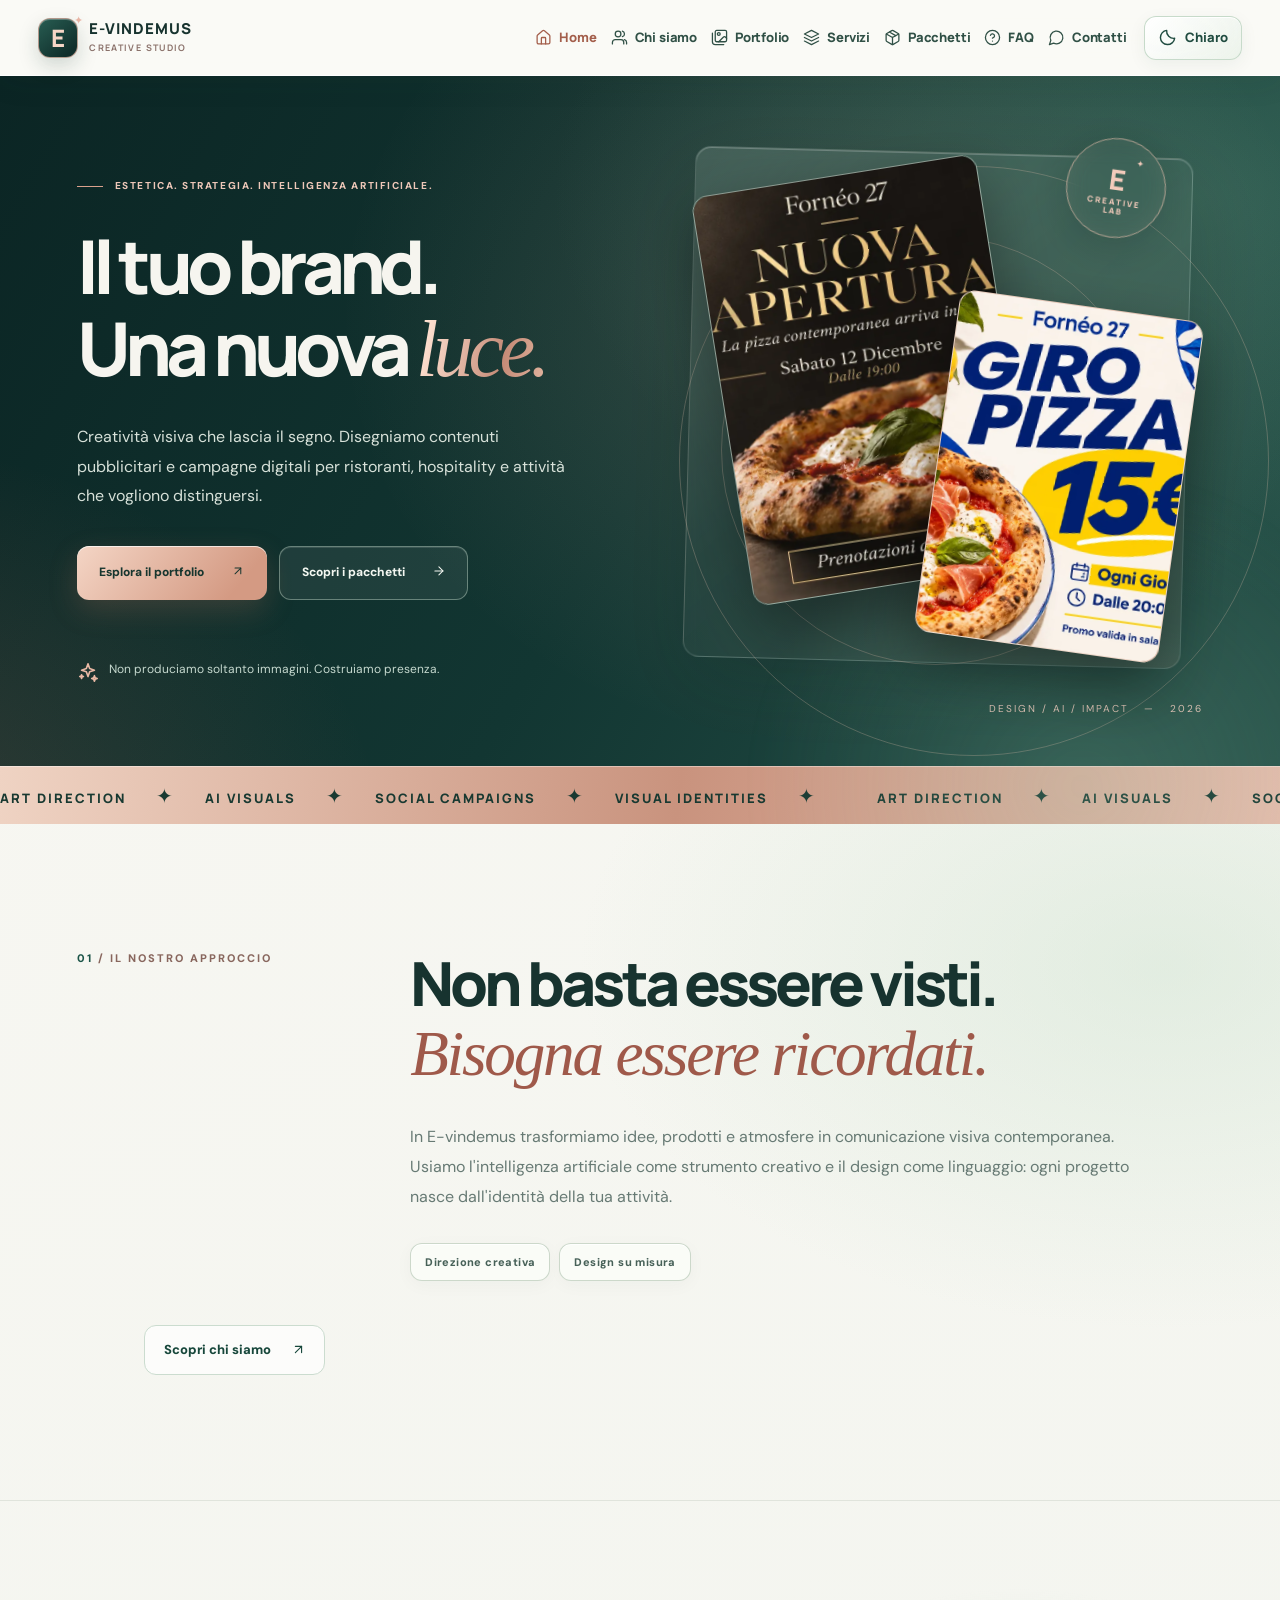
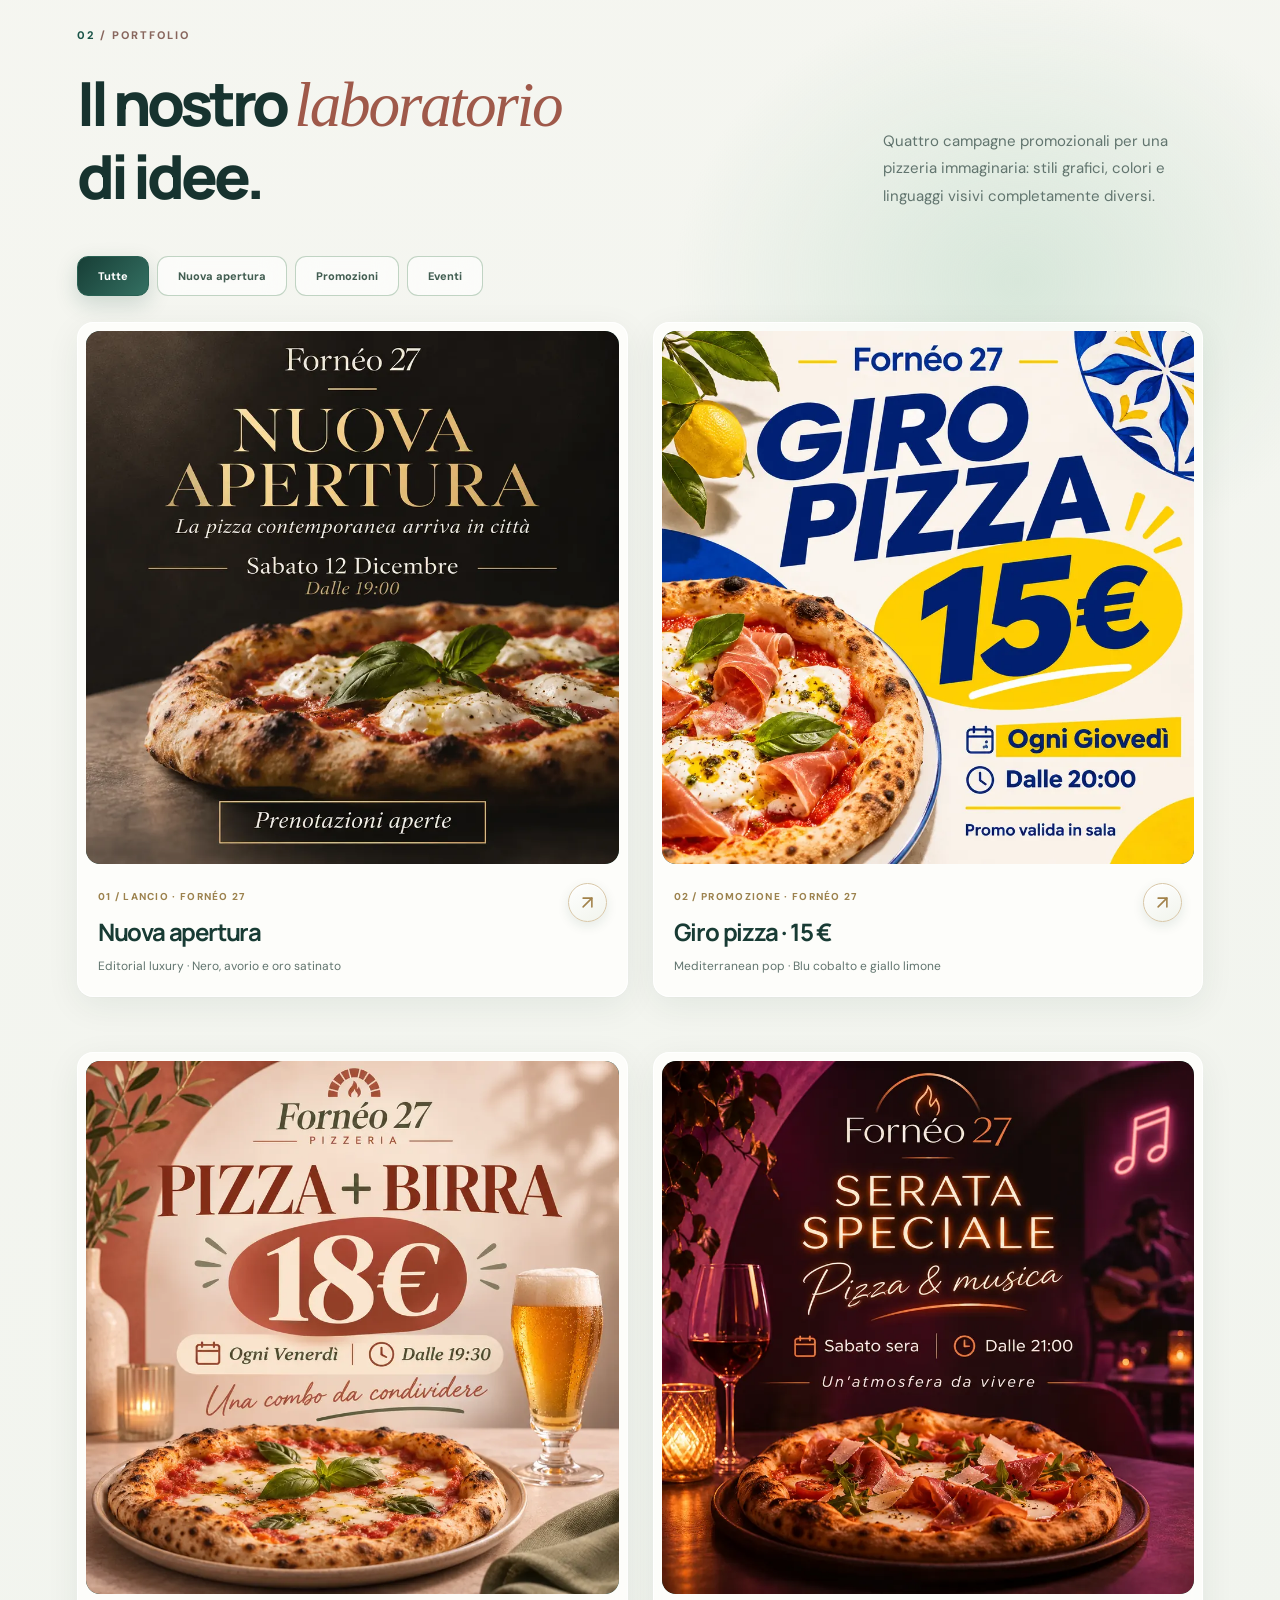
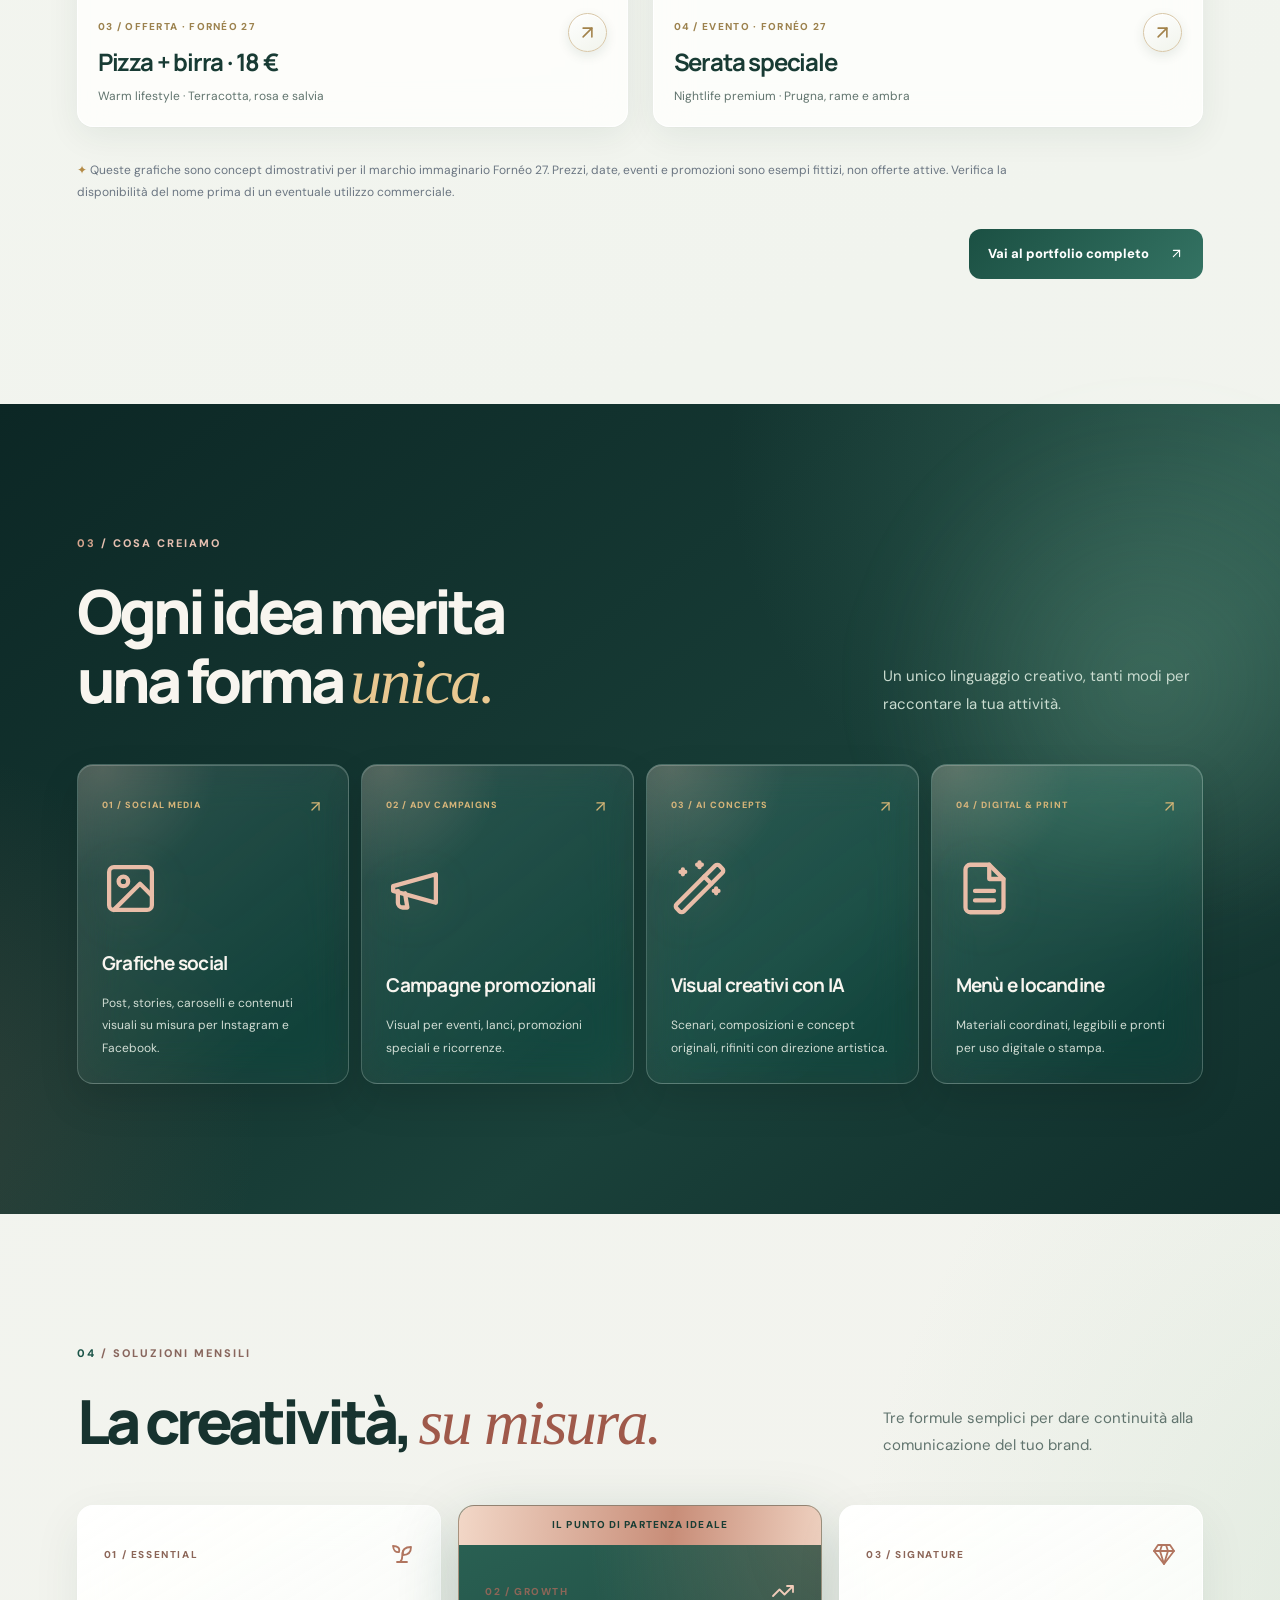
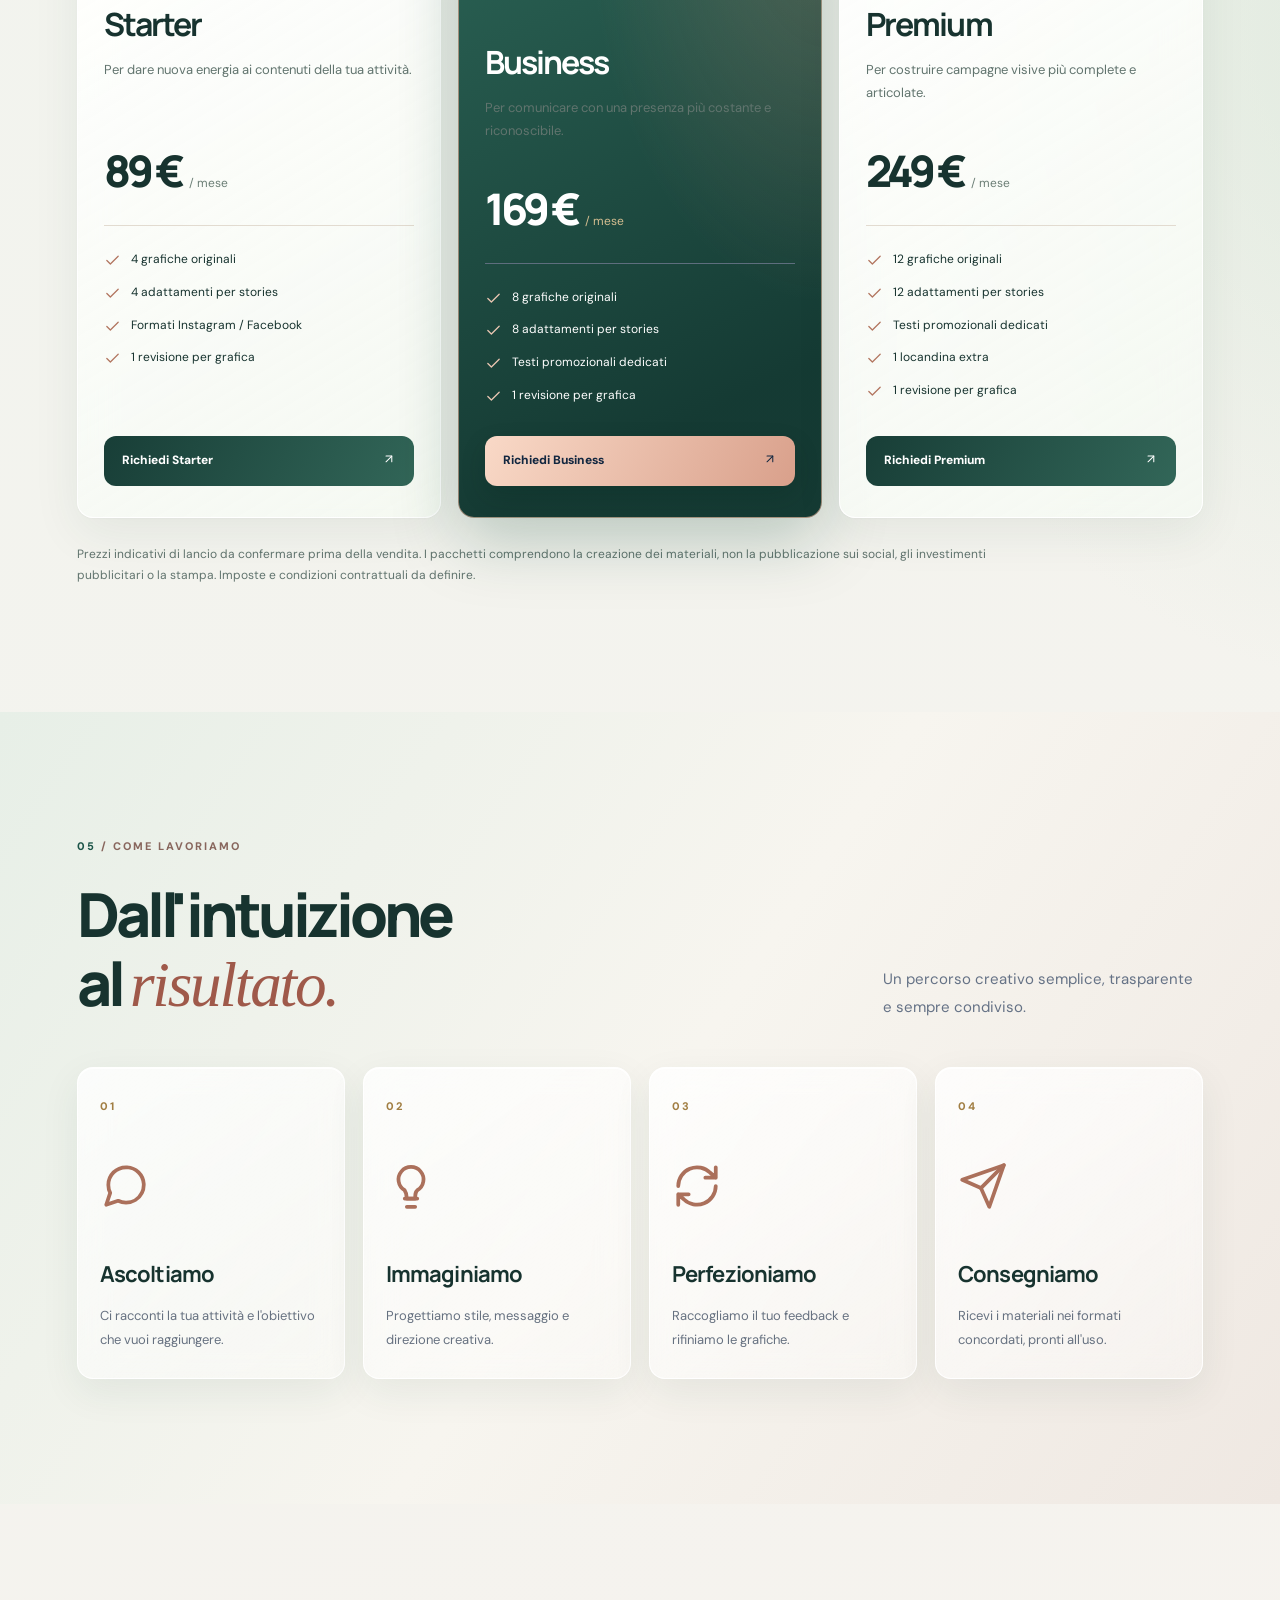
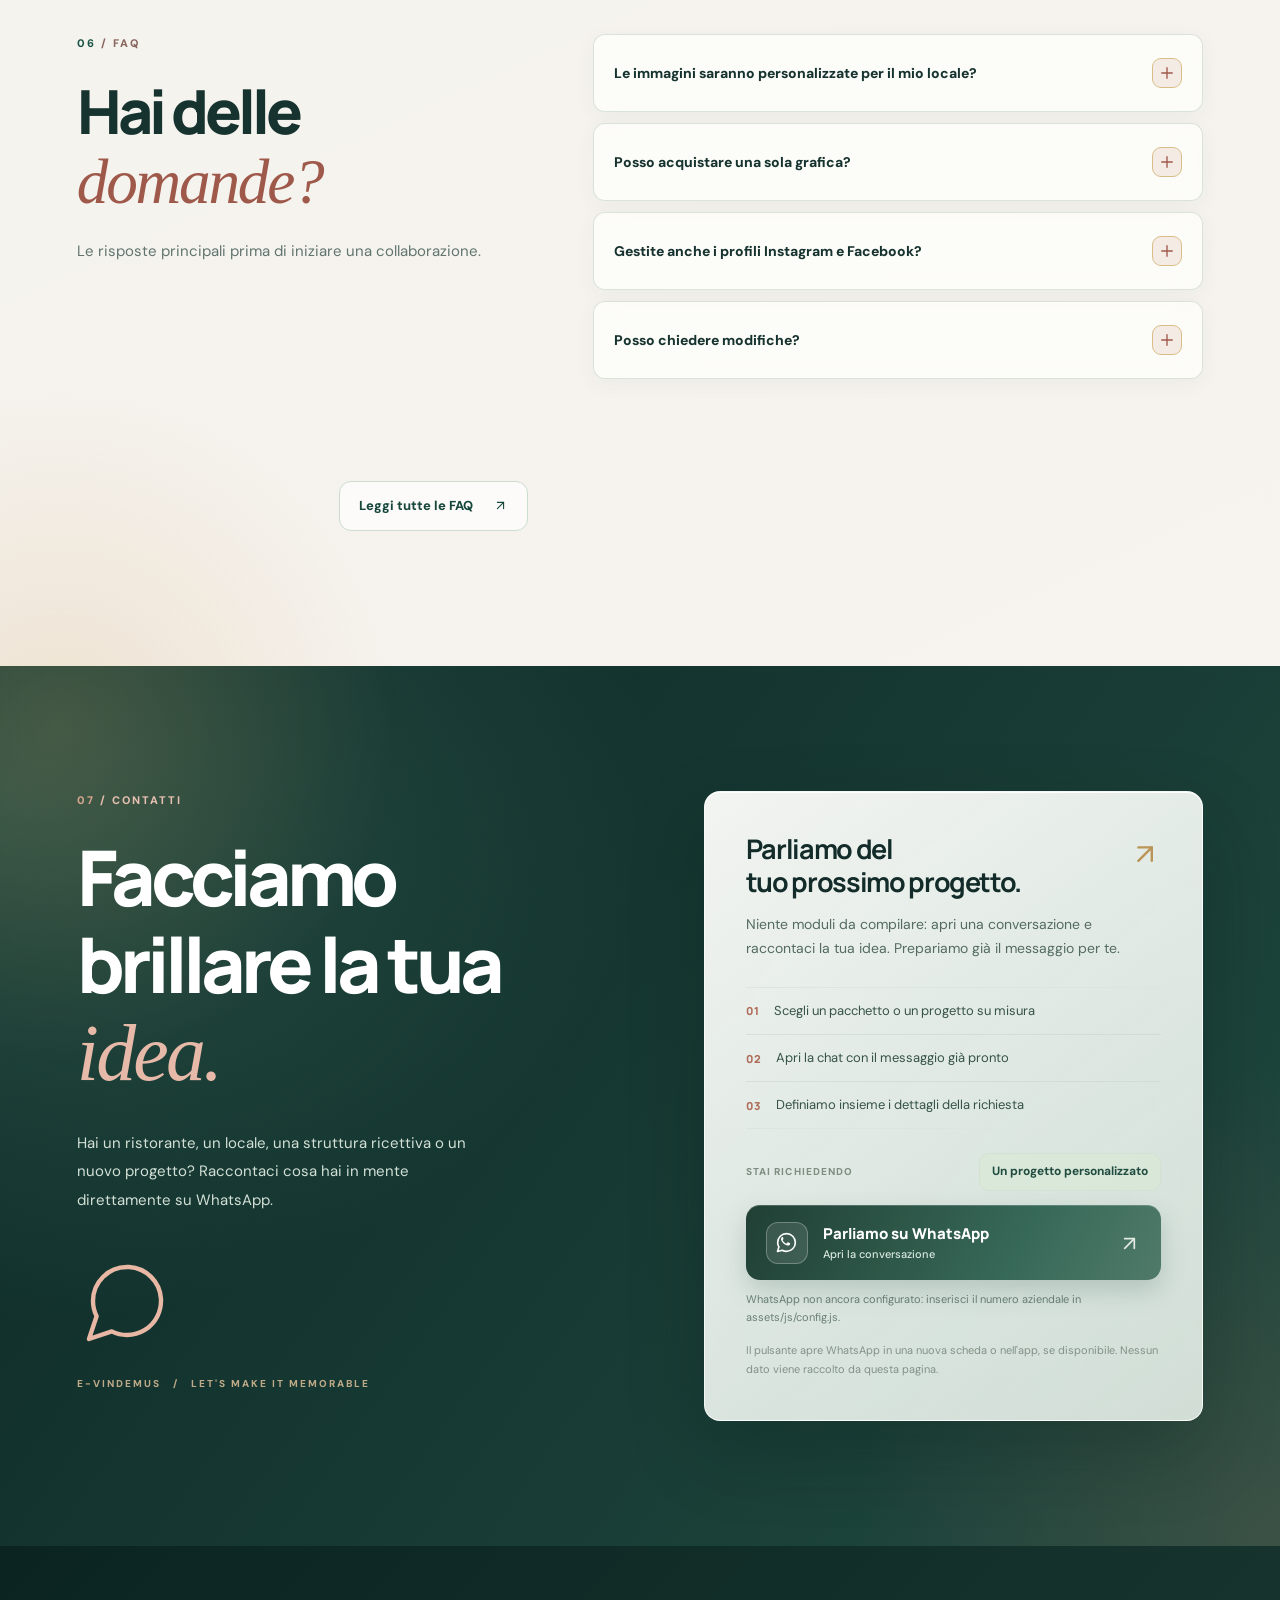
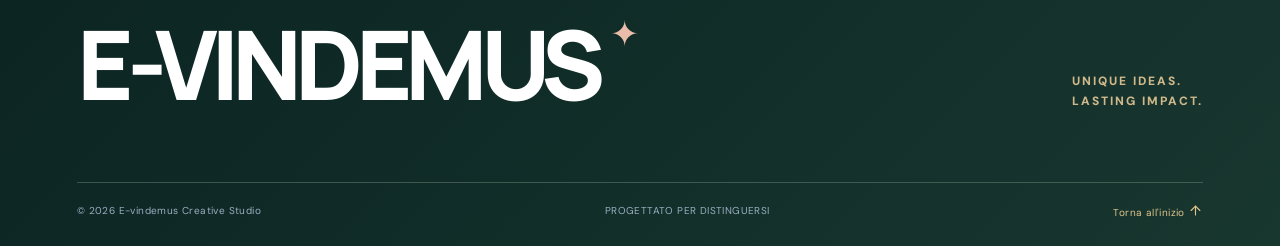
==== commit 9eb4a02f: "feat: add inline Lucide icons to shared header navigation" ====
--- a/index.html
+++ b/index.html
@@ -32,13 +32,13 @@
 <header class="ev-header">
 <a class="ev-brand" href="index.html" aria-label="E-vindemus: torna alla homepage"><span class="ev-monogram">E<span>✦</span></span><span class="ev-wordmark">E-VINDEMUS<small>CREATIVE STUDIO</small></span></a>
 <nav class="ev-nav" id="ev-navigation" aria-label="Navigazione principale">
-<a href="index.html" aria-current="page">Home</a>
-<a href="chi-siamo.html">Chi siamo</a>
-<a href="portfolio.html">Portfolio</a>
-<a href="index.html#ev-servizi">Servizi</a>
-<a href="index.html#ev-pacchetti">Pacchetti</a>
-<a href="faq.html">FAQ</a>
-<a href="contatti.html">Contatti</a>
+<a href="index.html" aria-current="page"><svg class="ev-icon ev-nav-icon ev-icon--house" data-icon="house" xmlns="http://www.w3.org/2000/svg" viewBox="0 0 24 24" width="24" height="24" fill="none" stroke="currentColor" stroke-width="1.8" stroke-linecap="round" stroke-linejoin="round" aria-hidden="true" focusable="false"><path d="M15 21v-8a1 1 0 0 0-1-1h-4a1 1 0 0 0-1 1v8"/><path d="M3 10a2 2 0 0 1 .709-1.528l7-6a2 2 0 0 1 2.582 0l7 6A2 2 0 0 1 21 10v9a2 2 0 0 1-2 2H5a2 2 0 0 1-2-2z"/></svg><span>Home</span></a>
+<a href="chi-siamo.html"><svg class="ev-icon ev-nav-icon ev-icon--users" data-icon="users" xmlns="http://www.w3.org/2000/svg" viewBox="0 0 24 24" width="24" height="24" fill="none" stroke="currentColor" stroke-width="1.8" stroke-linecap="round" stroke-linejoin="round" aria-hidden="true" focusable="false"><path d="M18 21v-2a4 4 0 0 0-4-4H6a4 4 0 0 0-4 4v2"/><circle cx="10" cy="7" r="4"/><path d="M22 21v-2a4 4 0 0 0-3-3.87M16 3.13a4 4 0 0 1 0 7.75"/></svg><span>Chi siamo</span></a>
+<a href="portfolio.html"><svg class="ev-icon ev-nav-icon ev-icon--images" data-icon="images" xmlns="http://www.w3.org/2000/svg" viewBox="0 0 24 24" width="24" height="24" fill="none" stroke="currentColor" stroke-width="1.8" stroke-linecap="round" stroke-linejoin="round" aria-hidden="true" focusable="false"><rect width="16" height="16" x="6" y="2" rx="2"/><path d="M2 6v12a4 4 0 0 0 4 4h12"/><circle cx="11" cy="7" r="2"/><path d="m22 13-1.296-1.296a2.41 2.41 0 0 0-3.408 0L11 18"/></svg><span>Portfolio</span></a>
+<a href="index.html#ev-servizi"><svg class="ev-icon ev-nav-icon ev-icon--layers" data-icon="layers" xmlns="http://www.w3.org/2000/svg" viewBox="0 0 24 24" width="24" height="24" fill="none" stroke="currentColor" stroke-width="1.8" stroke-linecap="round" stroke-linejoin="round" aria-hidden="true" focusable="false"><path d="m12 2 10 5-10 5L2 7l10-5z"/><path d="m2 12 10 5 10-5M2 17l10 5 10-5"/></svg><span>Servizi</span></a>
+<a href="index.html#ev-pacchetti"><svg class="ev-icon ev-nav-icon ev-icon--package" data-icon="package" xmlns="http://www.w3.org/2000/svg" viewBox="0 0 24 24" width="24" height="24" fill="none" stroke="currentColor" stroke-width="1.8" stroke-linecap="round" stroke-linejoin="round" aria-hidden="true" focusable="false"><path d="m7.5 4.27 9 5.15M21 8a2 2 0 0 0-1-1.73l-7-4a2 2 0 0 0-2 0l-7 4A2 2 0 0 0 3 8v8a2 2 0 0 0 1 1.73l7 4a2 2 0 0 0 2 0l7-4A2 2 0 0 0 21 16z"/><path d="m3.3 7 8.7 5 8.7-5M12 22V12"/></svg><span>Pacchetti</span></a>
+<a href="faq.html"><svg class="ev-icon ev-nav-icon ev-icon--circle-help" data-icon="circle-help" xmlns="http://www.w3.org/2000/svg" viewBox="0 0 24 24" width="24" height="24" fill="none" stroke="currentColor" stroke-width="1.8" stroke-linecap="round" stroke-linejoin="round" aria-hidden="true" focusable="false"><circle cx="12" cy="12" r="10"/><path d="M9.09 9a3 3 0 0 1 5.83 1c0 2-3 3-3 3M12 17h.01"/></svg><span>FAQ</span></a>
+<a href="contatti.html"><svg class="ev-icon ev-nav-icon ev-icon--message-circle" data-icon="message-circle" xmlns="http://www.w3.org/2000/svg" viewBox="0 0 24 24" width="24" height="24" fill="none" stroke="currentColor" stroke-width="1.8" stroke-linecap="round" stroke-linejoin="round" aria-hidden="true" focusable="false"><path d="M7.9 20A9 9 0 1 0 4 16.1L2 22Z"/></svg><span>Contatti</span></a>
 </nav>
 <a class="ev-header-cta" href="contatti.html">Parliamo del tuo brand <span aria-hidden="true"><svg class="ev-icon ev-icon--arrow-up-right" data-icon="arrow-up-right" xmlns="http://www.w3.org/2000/svg" viewBox="0 0 24 24" width="24" height="24" fill="none" stroke="currentColor" stroke-width="1.8" stroke-linecap="round" stroke-linejoin="round" aria-hidden="true" focusable="false"><path d="M7 7h10v10"/><path d="M7 17 17 7"/></svg></span></a>
 <button class="ev-theme-toggle" type="button" aria-label="Attiva il tema scuro" aria-pressed="false" title="Attiva il tema scuro"><svg class="ev-icon ev-theme-moon" xmlns="http://www.w3.org/2000/svg" viewBox="0 0 24 24" width="20" height="20" fill="none" stroke="currentColor" stroke-width="1.8" stroke-linecap="round" stroke-linejoin="round" aria-hidden="true" focusable="false"><path d="M20.99 13.05A9 9 0 0 1 10.95 3.01 9 9 0 1 0 20.99 13.05Z"/></svg><svg class="ev-icon ev-theme-sun" xmlns="http://www.w3.org/2000/svg" viewBox="0 0 24 24" width="20" height="20" fill="none" stroke="currentColor" stroke-width="1.8" stroke-linecap="round" stroke-linejoin="round" aria-hidden="true" focusable="false"><circle cx="12" cy="12" r="4"/><path d="M12 2v2m0 16v2M4.93 4.93l1.42 1.42m11.3 11.3 1.42 1.42M2 12h2m16 0h2M4.93 19.07l1.42-1.42m11.3-11.3 1.42-1.42"/></svg><span class="ev-theme-label">Chiaro</span></button>
--- a/assets/css/icons.css
+++ b/assets/css/icons.css
@@ -28,3 +28,20 @@
 #ev-vindemus .ev-footer-bottom a .ev-icon{width:15px;height:15px}
 @media(max-width:680px){#ev-vindemus .ev-service-icon .ev-icon{width:43px;height:43px}#ev-vindemus .ev-step-mark .ev-icon{width:43px;height:43px}}
 @media(prefers-reduced-motion:reduce){#ev-vindemus .ev-icon{transition:none!important;animation:none!important}}
+
+/* Icone inline della navigazione: ereditano il colore del testo in entrambi i temi. */
+#ev-vindemus .ev-nav .ev-nav-icon {
+  display: block;
+  width: 17px;
+  height: 17px;
+  flex: 0 0 17px;
+  color: inherit;
+  stroke: currentColor;
+}
+@media (max-width: 1180px) {
+  #ev-vindemus .ev-nav .ev-nav-icon {
+    width: 19px;
+    height: 19px;
+    flex-basis: 19px;
+  }
+}
--- a/assets/css/theme.css
+++ b/assets/css/theme.css
@@ -22,6 +22,7 @@
 }
 #ev-vindemus .ev-nav{gap:clamp(12px,1.15vw,20px);margin-left:auto;align-items:center}
 #ev-vindemus .ev-nav a{
+  display:inline-flex;align-items:center;gap:7px;flex-shrink:0;
   font:800 13px/1.4 'Manrope',sans-serif;
   letter-spacing:-.015em;
   padding:10px 0;
@@ -52,18 +53,18 @@
 #ev-vindemus .ev-theme-sun{display:none}
 #ev-vindemus .ev-theme-label{white-space:nowrap}
 #ev-vindemus .ev-theme-toggle:focus-visible{outline:3px solid #c28d78;outline-offset:3px}
-@media(max-width:1360px){
+@media(max-width:1450px){
   #ev-vindemus .ev-header-cta{display:none}
   #ev-vindemus .ev-nav{gap:clamp(10px,1.1vw,16px)}
 }
-@media(max-width:1100px){
+@media(max-width:1180px){
   #ev-vindemus .ev-nav{display:none;position:absolute;top:100%;right:4%;left:4%;margin-left:0;padding:17px;
     flex-direction:column;align-items:stretch;gap:4px;border:1px solid #d7e2d7;border-radius:16px;
     background:rgba(250,251,247,.97);
     -webkit-backdrop-filter:blur(22px);backdrop-filter:blur(22px);
     box-shadow:0 18px 48px rgba(14,56,43,.14)}
   #ev-vindemus .ev-nav.ev-open{display:flex}
-  #ev-vindemus .ev-nav a{padding:10px 12px;font-size:13px}
+  #ev-vindemus .ev-nav a{padding:10px 12px;font-size:13px;gap:11px;min-height:44px;border-radius:12px}
   #ev-vindemus .ev-theme-toggle{margin-left:auto}
   #ev-vindemus .ev-menu-toggle{display:inline-flex;margin-left:0}
 }
@@ -108,7 +109,7 @@
 :root[data-ev-theme="dark"] #ev-vindemus .ev-menu-toggle{
   color:#e9eee7;border-color:#49655a;background:rgba(41,78,65,.7)
 }
-@media(max-width:1100px){
+@media(max-width:1180px){
   :root[data-ev-theme="dark"] #ev-vindemus .ev-nav.ev-open{
     background:rgba(19,42,35,.98);border-color:#3d5a4d;
     box-shadow:0 20px 65px rgba(0,0,0,.33);
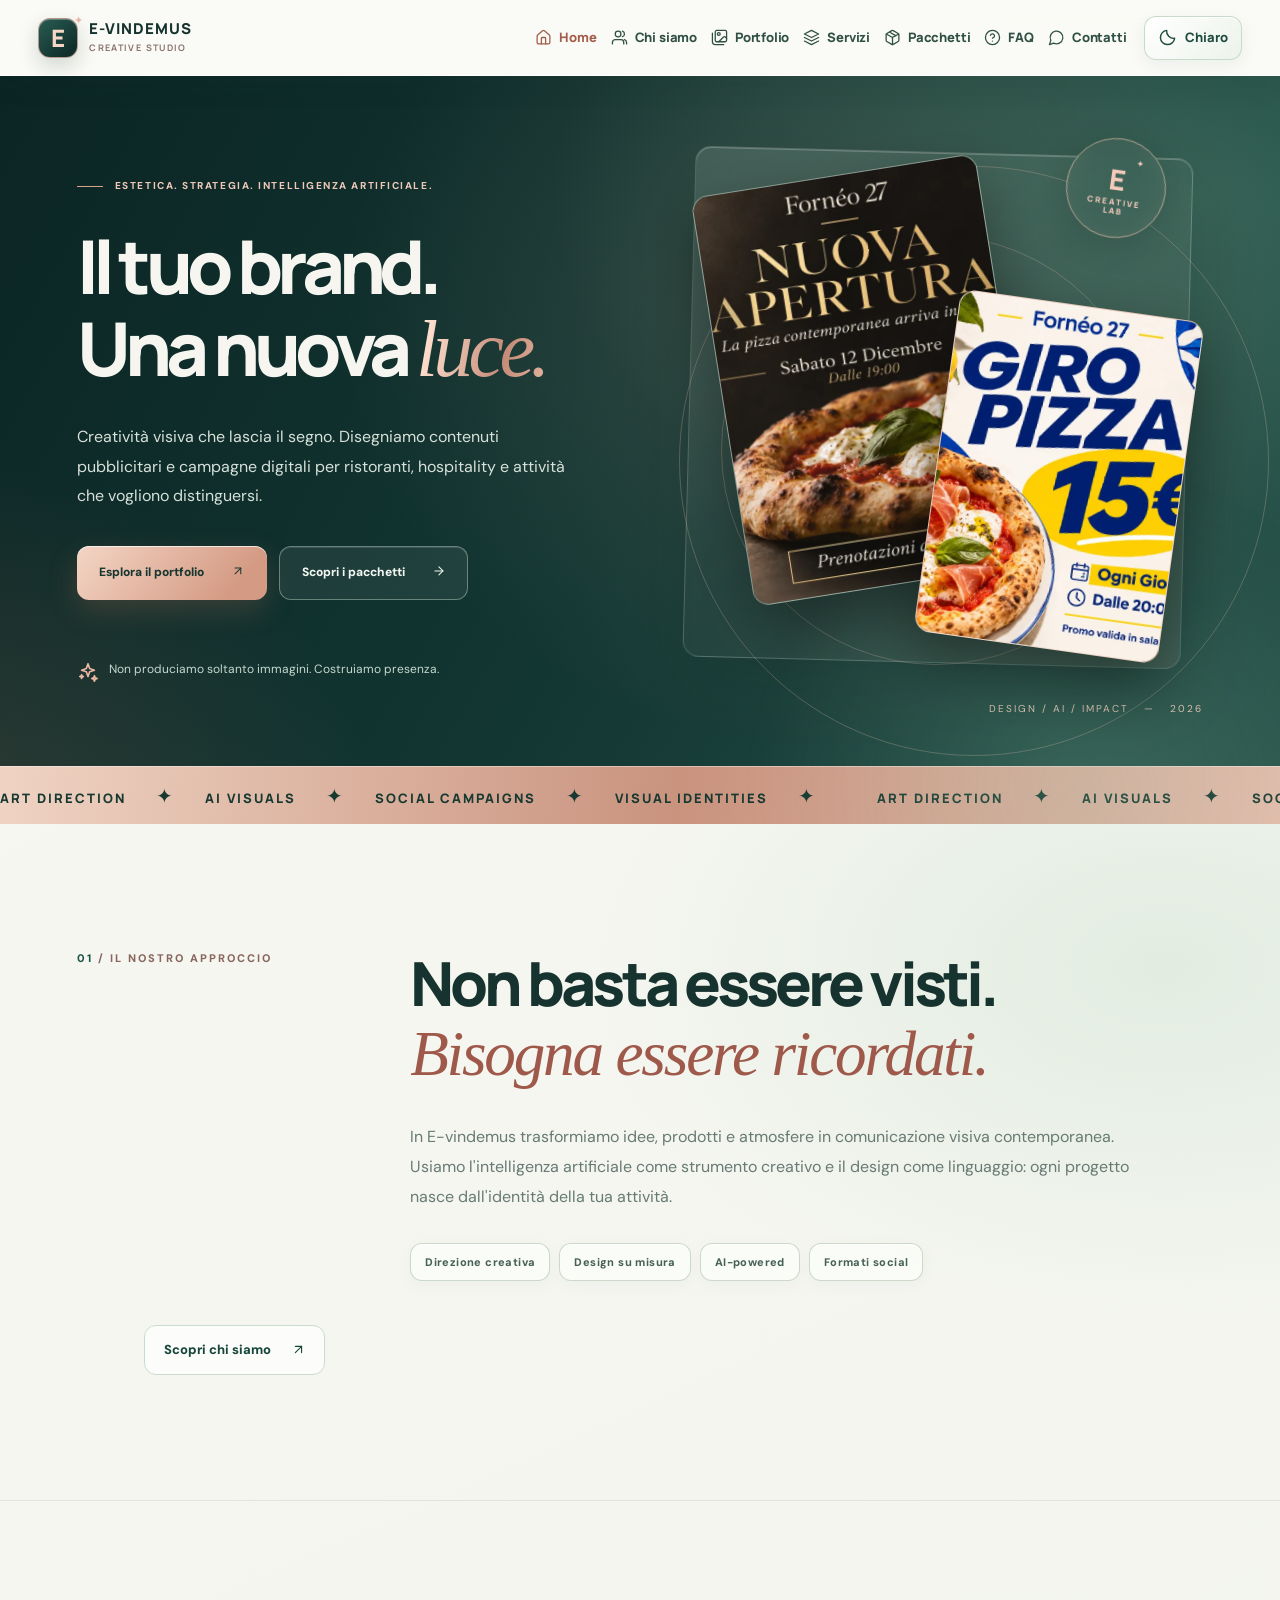
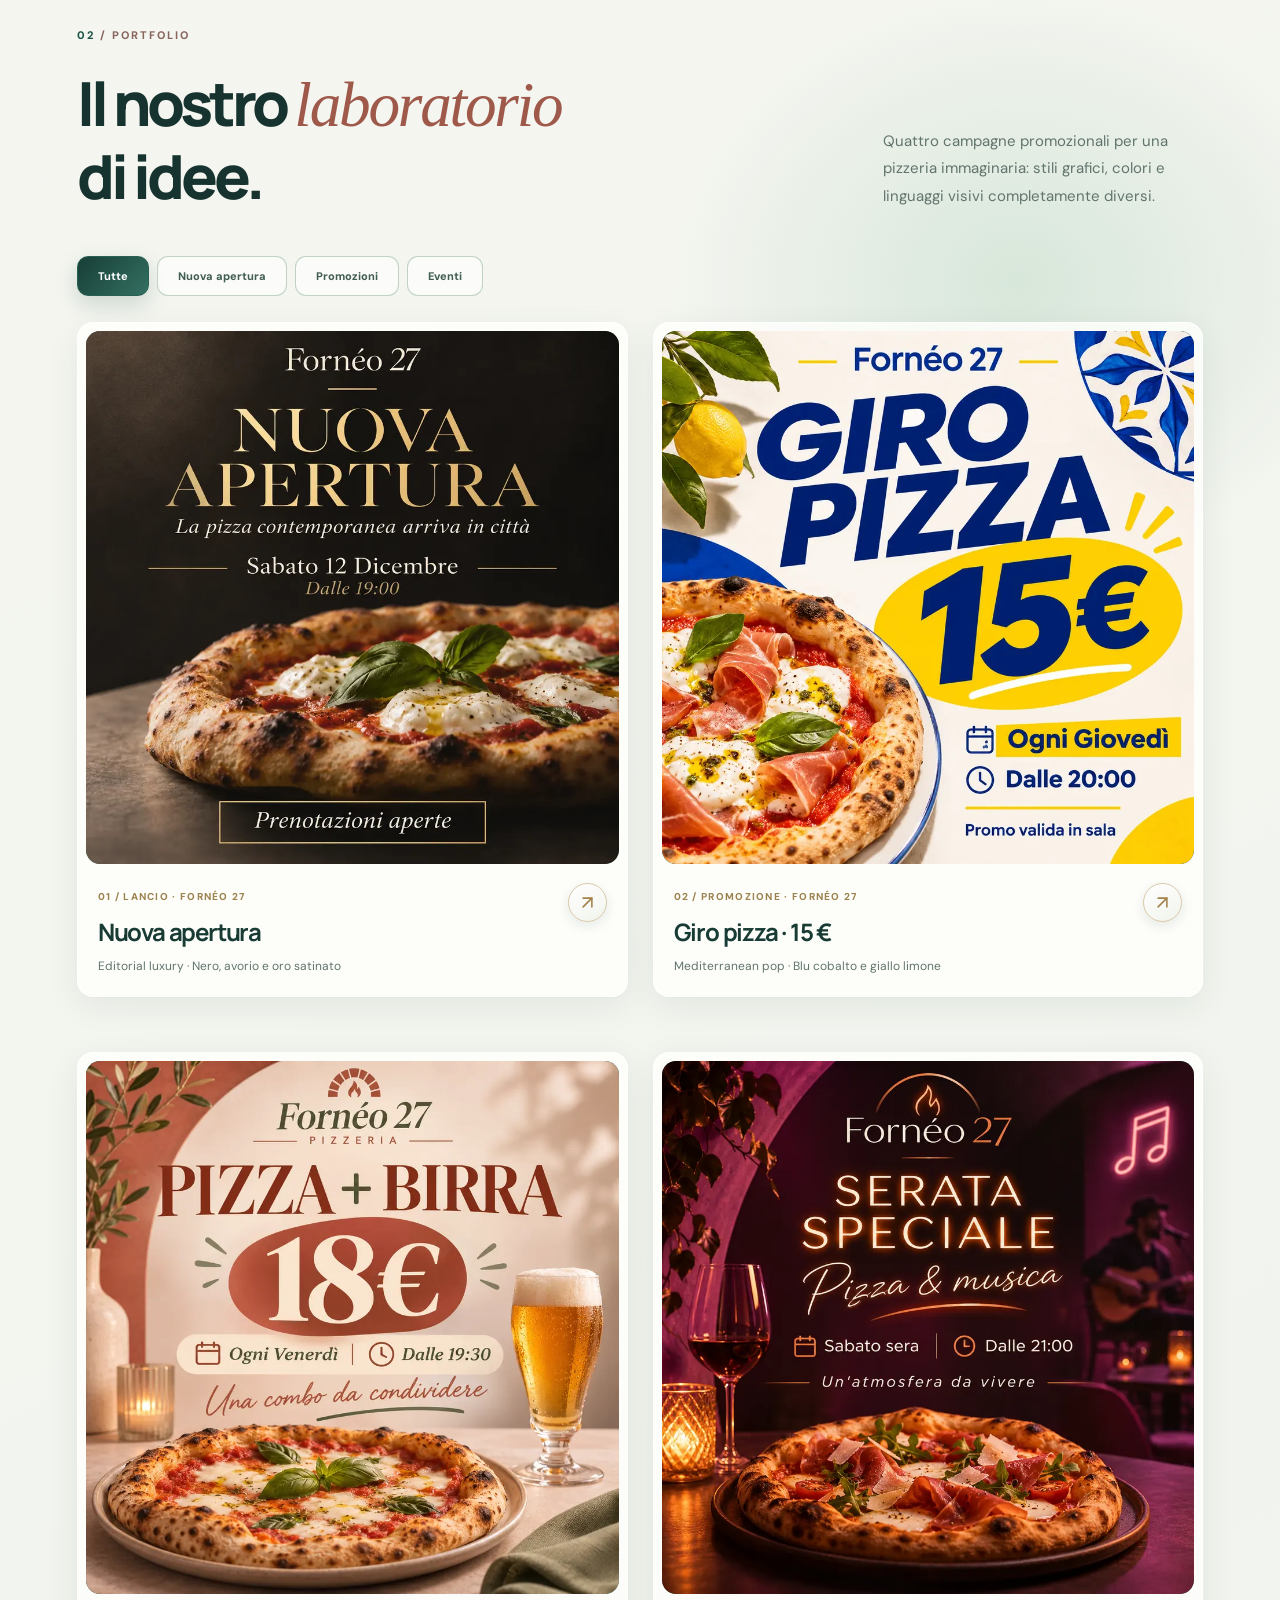
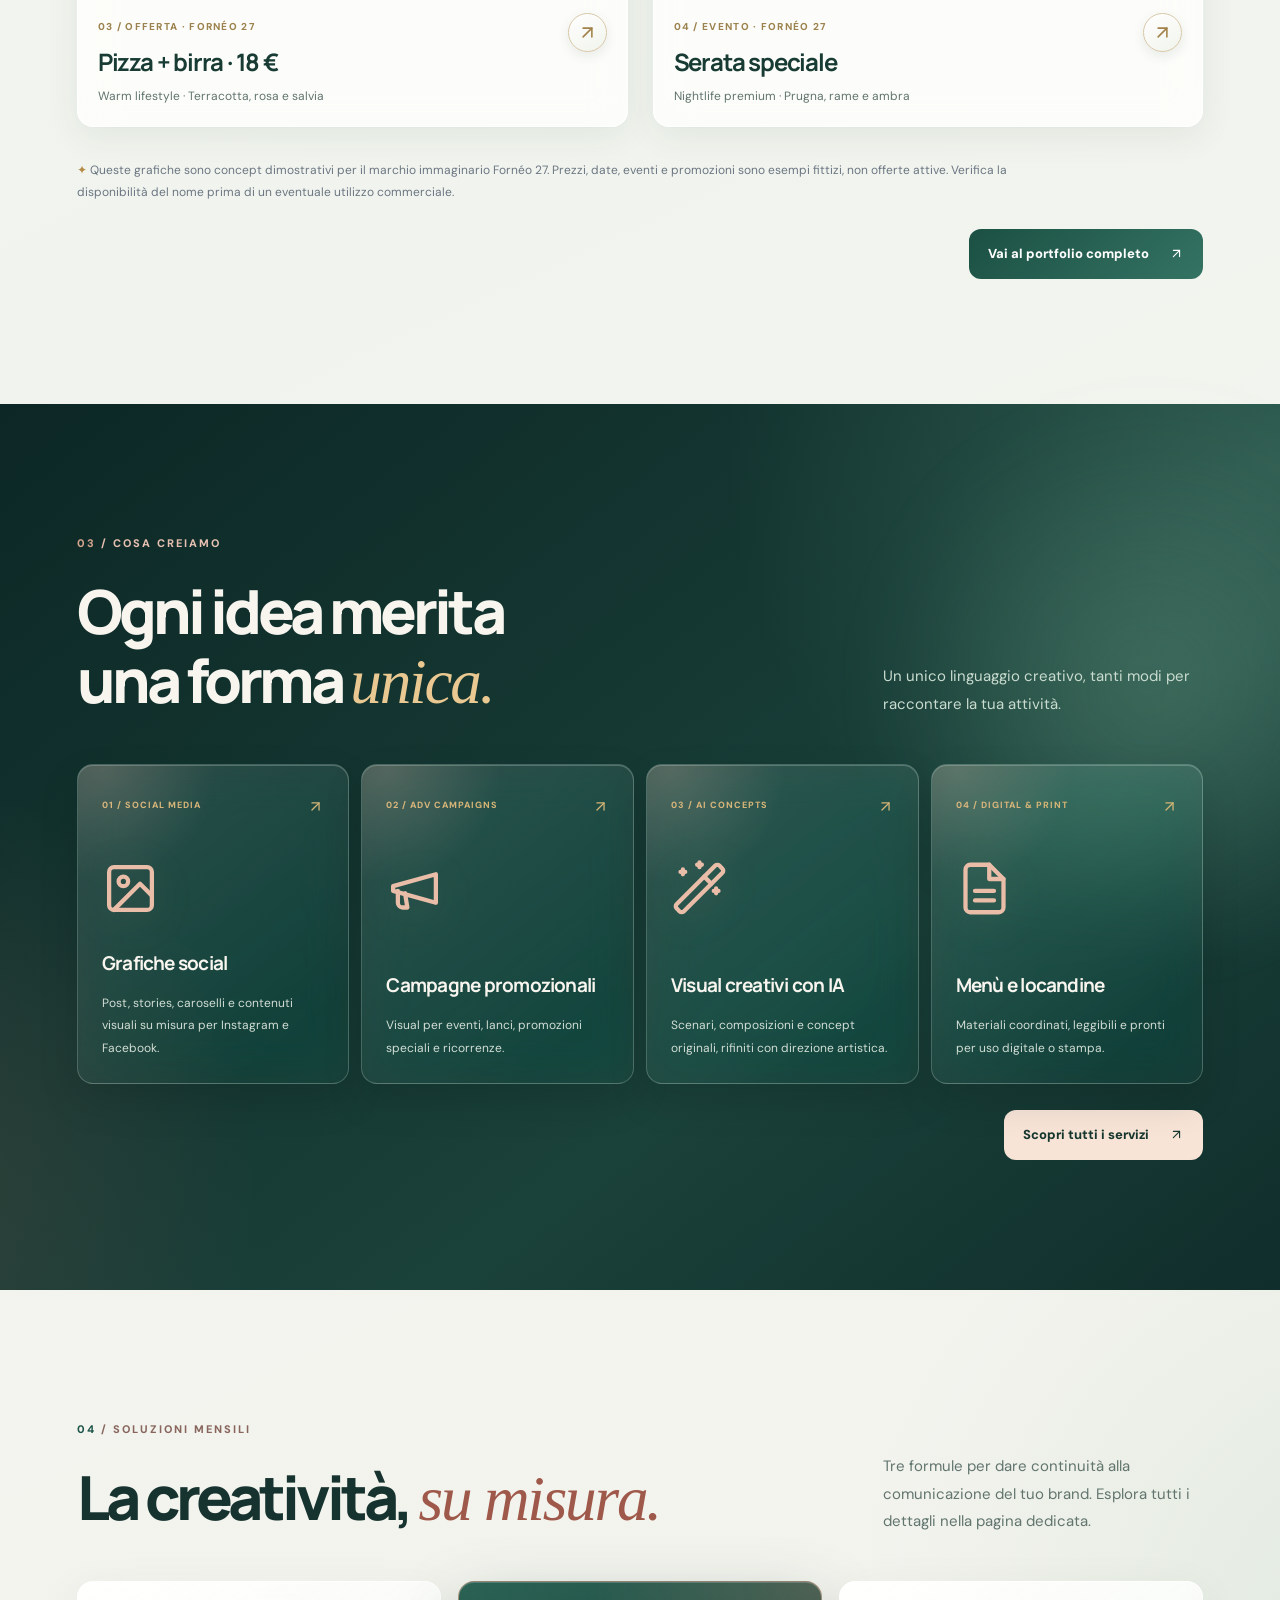
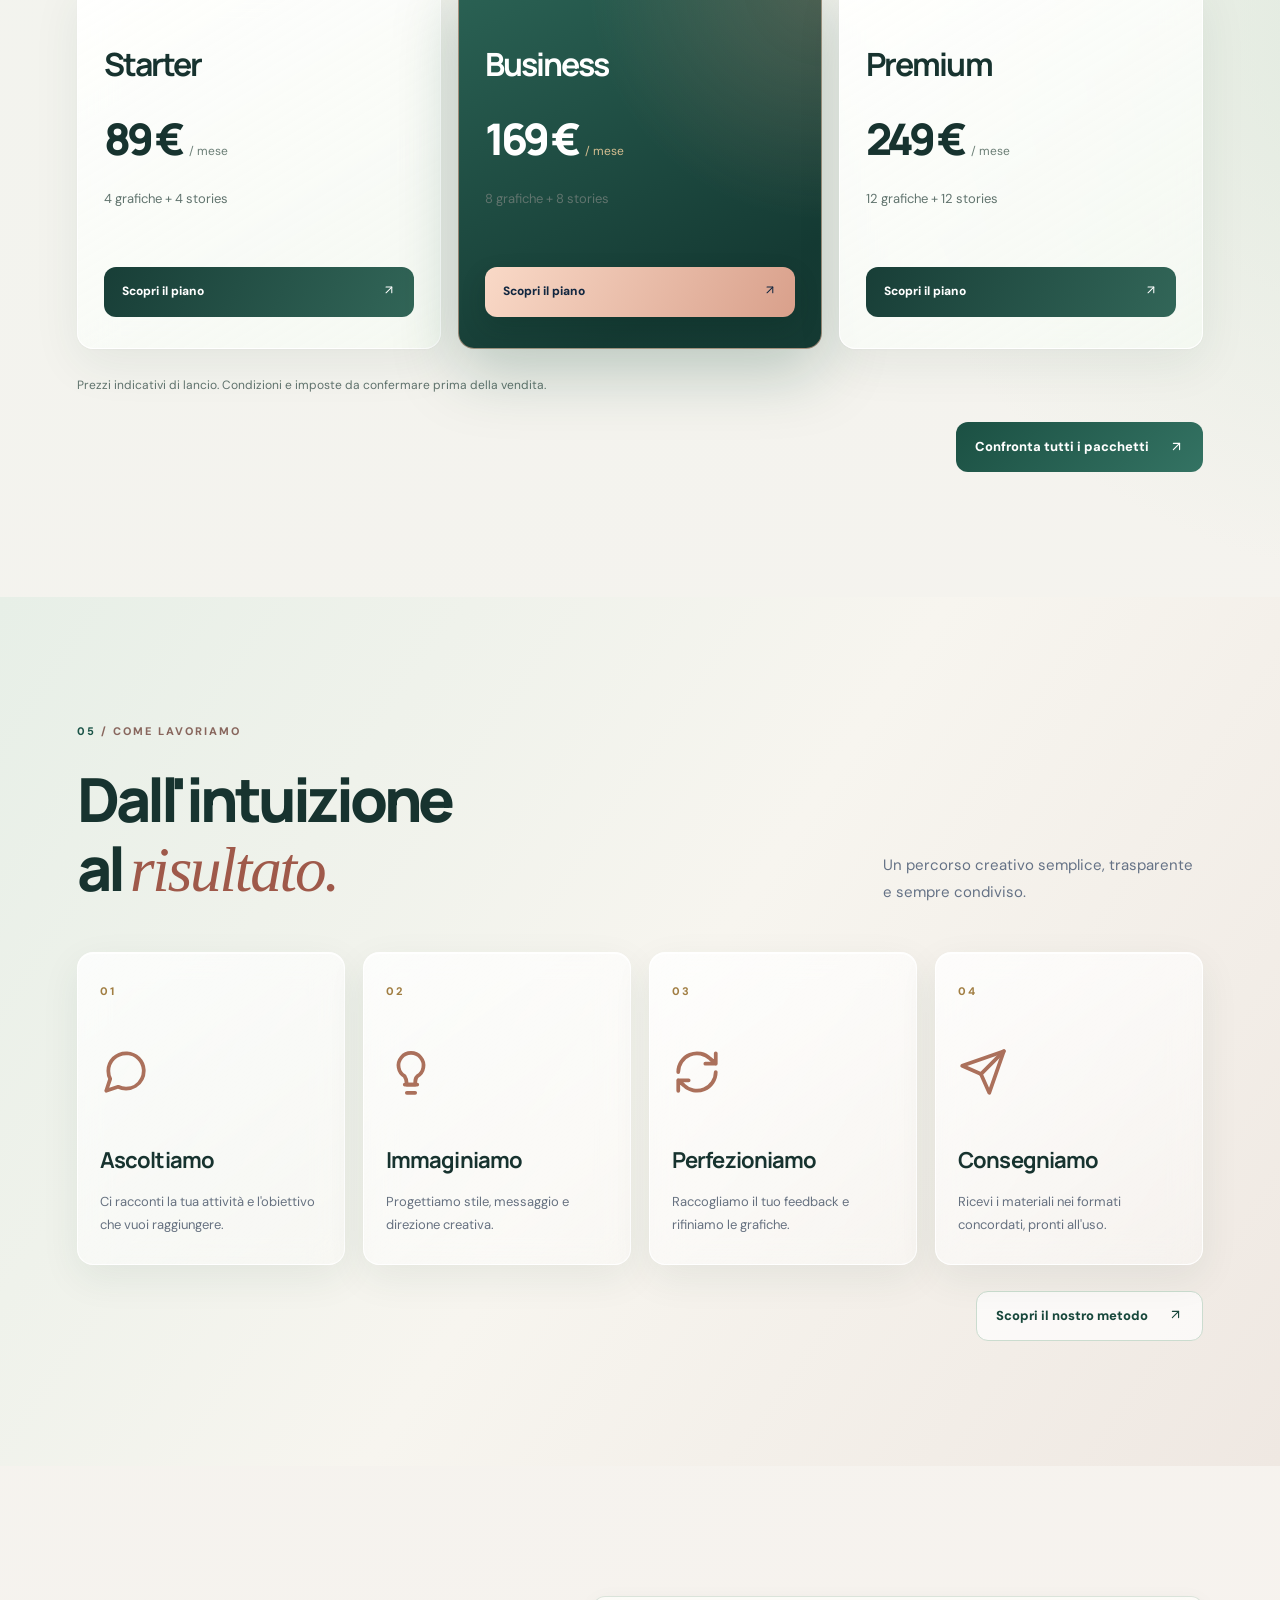
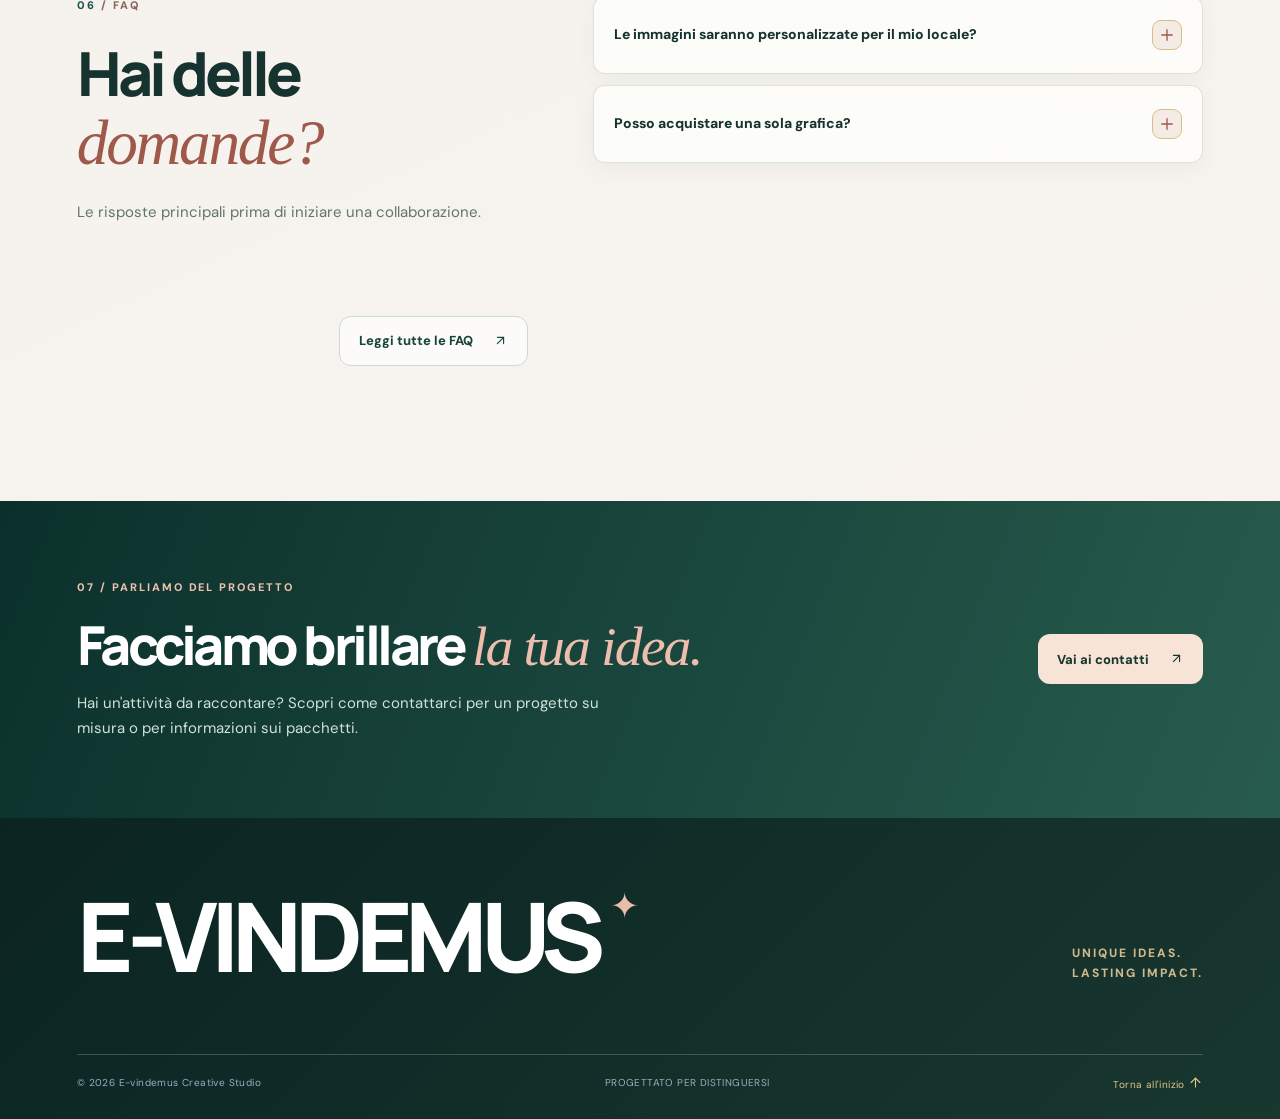
==== commit 8e53f919: "feat: add services and pricing pages with linked homepage previews" ====
--- a/index.html
+++ b/index.html
@@ -35,8 +35,8 @@
 <a href="index.html" aria-current="page"><svg class="ev-icon ev-nav-icon ev-icon--house" data-icon="house" xmlns="http://www.w3.org/2000/svg" viewBox="0 0 24 24" width="24" height="24" fill="none" stroke="currentColor" stroke-width="1.8" stroke-linecap="round" stroke-linejoin="round" aria-hidden="true" focusable="false"><path d="M15 21v-8a1 1 0 0 0-1-1h-4a1 1 0 0 0-1 1v8"/><path d="M3 10a2 2 0 0 1 .709-1.528l7-6a2 2 0 0 1 2.582 0l7 6A2 2 0 0 1 21 10v9a2 2 0 0 1-2 2H5a2 2 0 0 1-2-2z"/></svg><span>Home</span></a>
 <a href="chi-siamo.html"><svg class="ev-icon ev-nav-icon ev-icon--users" data-icon="users" xmlns="http://www.w3.org/2000/svg" viewBox="0 0 24 24" width="24" height="24" fill="none" stroke="currentColor" stroke-width="1.8" stroke-linecap="round" stroke-linejoin="round" aria-hidden="true" focusable="false"><path d="M18 21v-2a4 4 0 0 0-4-4H6a4 4 0 0 0-4 4v2"/><circle cx="10" cy="7" r="4"/><path d="M22 21v-2a4 4 0 0 0-3-3.87M16 3.13a4 4 0 0 1 0 7.75"/></svg><span>Chi siamo</span></a>
 <a href="portfolio.html"><svg class="ev-icon ev-nav-icon ev-icon--images" data-icon="images" xmlns="http://www.w3.org/2000/svg" viewBox="0 0 24 24" width="24" height="24" fill="none" stroke="currentColor" stroke-width="1.8" stroke-linecap="round" stroke-linejoin="round" aria-hidden="true" focusable="false"><rect width="16" height="16" x="6" y="2" rx="2"/><path d="M2 6v12a4 4 0 0 0 4 4h12"/><circle cx="11" cy="7" r="2"/><path d="m22 13-1.296-1.296a2.41 2.41 0 0 0-3.408 0L11 18"/></svg><span>Portfolio</span></a>
-<a href="index.html#ev-servizi"><svg class="ev-icon ev-nav-icon ev-icon--layers" data-icon="layers" xmlns="http://www.w3.org/2000/svg" viewBox="0 0 24 24" width="24" height="24" fill="none" stroke="currentColor" stroke-width="1.8" stroke-linecap="round" stroke-linejoin="round" aria-hidden="true" focusable="false"><path d="m12 2 10 5-10 5L2 7l10-5z"/><path d="m2 12 10 5 10-5M2 17l10 5 10-5"/></svg><span>Servizi</span></a>
-<a href="index.html#ev-pacchetti"><svg class="ev-icon ev-nav-icon ev-icon--package" data-icon="package" xmlns="http://www.w3.org/2000/svg" viewBox="0 0 24 24" width="24" height="24" fill="none" stroke="currentColor" stroke-width="1.8" stroke-linecap="round" stroke-linejoin="round" aria-hidden="true" focusable="false"><path d="m7.5 4.27 9 5.15M21 8a2 2 0 0 0-1-1.73l-7-4a2 2 0 0 0-2 0l-7 4A2 2 0 0 0 3 8v8a2 2 0 0 0 1 1.73l7 4a2 2 0 0 0 2 0l7-4A2 2 0 0 0 21 16z"/><path d="m3.3 7 8.7 5 8.7-5M12 22V12"/></svg><span>Pacchetti</span></a>
+<a href="servizi.html"><svg class="ev-icon ev-nav-icon ev-icon--layers" data-icon="layers" xmlns="http://www.w3.org/2000/svg" viewBox="0 0 24 24" width="24" height="24" fill="none" stroke="currentColor" stroke-width="1.8" stroke-linecap="round" stroke-linejoin="round" aria-hidden="true" focusable="false"><path d="m12 2 10 5-10 5L2 7l10-5z"/><path d="m2 12 10 5 10-5M2 17l10 5 10-5"/></svg><span>Servizi</span></a>
+<a href="pacchetti.html"><svg class="ev-icon ev-nav-icon ev-icon--package" data-icon="package" xmlns="http://www.w3.org/2000/svg" viewBox="0 0 24 24" width="24" height="24" fill="none" stroke="currentColor" stroke-width="1.8" stroke-linecap="round" stroke-linejoin="round" aria-hidden="true" focusable="false"><path d="m7.5 4.27 9 5.15M21 8a2 2 0 0 0-1-1.73l-7-4a2 2 0 0 0-2 0l-7 4A2 2 0 0 0 3 8v8a2 2 0 0 0 1 1.73l7 4a2 2 0 0 0 2 0l7-4A2 2 0 0 0 21 16z"/><path d="m3.3 7 8.7 5 8.7-5M12 22V12"/></svg><span>Pacchetti</span></a>
 <a href="faq.html"><svg class="ev-icon ev-nav-icon ev-icon--circle-help" data-icon="circle-help" xmlns="http://www.w3.org/2000/svg" viewBox="0 0 24 24" width="24" height="24" fill="none" stroke="currentColor" stroke-width="1.8" stroke-linecap="round" stroke-linejoin="round" aria-hidden="true" focusable="false"><circle cx="12" cy="12" r="10"/><path d="M9.09 9a3 3 0 0 1 5.83 1c0 2-3 3-3 3M12 17h.01"/></svg><span>FAQ</span></a>
 <a href="contatti.html"><svg class="ev-icon ev-nav-icon ev-icon--message-circle" data-icon="message-circle" xmlns="http://www.w3.org/2000/svg" viewBox="0 0 24 24" width="24" height="24" fill="none" stroke="currentColor" stroke-width="1.8" stroke-linecap="round" stroke-linejoin="round" aria-hidden="true" focusable="false"><path d="M7.9 20A9 9 0 1 0 4 16.1L2 22Z"/></svg><span>Contatti</span></a>
 </nav>
@@ -52,7 +52,7 @@
           <div class="ev-kicker ev-gold"><span class="ev-kicker-line"></span> ESTETICA. STRATEGIA. INTELLIGENZA ARTIFICIALE.</div>
           <h1>Il tuo brand.<br>Una nuova <em>luce.</em></h1>
           <p>Creatività visiva che lascia il segno. Disegniamo contenuti pubblicitari e campagne digitali per ristoranti, hospitality e attività che vogliono distinguersi.</p>
-          <div class="ev-hero-actions"><a class="ev-btn ev-btn-gold" href="portfolio.html">Esplora il portfolio <span><svg class="ev-icon ev-icon--arrow-up-right" data-icon="arrow-up-right" xmlns="http://www.w3.org/2000/svg" viewBox="0 0 24 24" width="24" height="24" fill="none" stroke="currentColor" stroke-width="1.8" stroke-linecap="round" stroke-linejoin="round" aria-hidden="true" focusable="false"><path d="M7 7h10v10"/><path d="M7 17 17 7"/></svg></span></a><a class="ev-btn ev-btn-line" href="#ev-pacchetti">Scopri i pacchetti <span><svg class="ev-icon ev-icon--arrow-right" data-icon="arrow-right" xmlns="http://www.w3.org/2000/svg" viewBox="0 0 24 24" width="24" height="24" fill="none" stroke="currentColor" stroke-width="1.8" stroke-linecap="round" stroke-linejoin="round" aria-hidden="true" focusable="false"><path d="M5 12h14"/><path d="m12 5 7 7-7 7"/></svg></span></a></div>
+          <div class="ev-hero-actions"><a class="ev-btn ev-btn-gold" href="portfolio.html">Esplora il portfolio <span><svg class="ev-icon ev-icon--arrow-up-right" data-icon="arrow-up-right" xmlns="http://www.w3.org/2000/svg" viewBox="0 0 24 24" width="24" height="24" fill="none" stroke="currentColor" stroke-width="1.8" stroke-linecap="round" stroke-linejoin="round" aria-hidden="true" focusable="false"><path d="M7 7h10v10"/><path d="M7 17 17 7"/></svg></span></a><a class="ev-btn ev-btn-line" href="pacchetti.html">Scopri i pacchetti <span><svg class="ev-icon ev-icon--arrow-right" data-icon="arrow-right" xmlns="http://www.w3.org/2000/svg" viewBox="0 0 24 24" width="24" height="24" fill="none" stroke="currentColor" stroke-width="1.8" stroke-linecap="round" stroke-linejoin="round" aria-hidden="true" focusable="false"><path d="M5 12h14"/><path d="m12 5 7 7-7 7"/></svg></span></a></div>
           <div class="ev-hero-under"><span class="ev-sparkle"><svg class="ev-icon ev-icon--sparkles" data-icon="sparkles" xmlns="http://www.w3.org/2000/svg" viewBox="0 0 24 24" width="24" height="24" fill="none" stroke="currentColor" stroke-width="1.8" stroke-linecap="round" stroke-linejoin="round" aria-hidden="true" focusable="false"><path d="M12 3l1.8 5.2L19 10l-5.2 1.8L12 17l-1.8-5.2L5 10l5.2-1.8L12 3ZM5 19l.5-1.5L7 17l-1.5-.5L5 15l-.5 1.5L3 17l1.5.5L5 19ZM19 22l.8-2.2L22 19l-2.2-.8L19 16l-.8 2.2L16 19l2.2.8L19 22Z"/></svg></span> Non produciamo soltanto immagini. Costruiamo presenza.</div>
         </div>
         <div class="ev-hero-composition" aria-label="Composizione grafica originale E-vindemus">
@@ -124,17 +124,8 @@
 </article>
 <article class="ev-service"><div class="ev-service-head"><span>04 / DIGITAL & PRINT</span><span><svg class="ev-icon ev-icon--arrow-up-right" data-icon="arrow-up-right" xmlns="http://www.w3.org/2000/svg" viewBox="0 0 24 24" width="24" height="24" fill="none" stroke="currentColor" stroke-width="1.8" stroke-linecap="round" stroke-linejoin="round" aria-hidden="true" focusable="false"><path d="M7 7h10v10"/><path d="M7 17 17 7"/></svg></span></div><div class="ev-service-icon"><svg class="ev-icon ev-icon--file-text" data-icon="file-text" xmlns="http://www.w3.org/2000/svg" viewBox="0 0 24 24" width="24" height="24" fill="none" stroke="currentColor" stroke-width="1.8" stroke-linecap="round" stroke-linejoin="round" aria-hidden="true" focusable="false"><path d="M14 2H6a2 2 0 0 0-2 2v16a2 2 0 0 0 2 2h12a2 2 0 0 0 2-2V8Z"/><path d="M14 2v6h6M8 13h8M8 17h8"/></svg></div><h3>Menù e locandine</h3><p>Materiali coordinati, leggibili e pronti per uso digitale o stampa.</p>
 </article>
-    </div></div>
-</section>
-<section class="ev-pricing ev-layout" id="ev-pacchetti"><div class="ev-heading-row ev-reveal"><div><div class="ev-section-label"><span>04</span> / SOLUZIONI MENSILI</div><h2>La creatività, <em>su misura.</em></h2></div><p>Tre formule semplici per dare continuità alla comunicazione del tuo brand.</p></div><div class="ev-price-grid">
-<article class="ev-plan"><div class="ev-plan-title"><small>01 / ESSENTIAL</small><span><svg class="ev-icon ev-icon--sprout" data-icon="sprout" xmlns="http://www.w3.org/2000/svg" viewBox="0 0 24 24" width="24" height="24" fill="none" stroke="currentColor" stroke-width="1.8" stroke-linecap="round" stroke-linejoin="round" aria-hidden="true" focusable="false"><path d="M7 20h10M10 20c4-3 1-7 3-11"/><path d="M9 10c-3.5.4-5.5-1.6-6-6 4.7.1 7.2 1.8 6 6ZM13 13c5.4 0 8-3.3 8-8-6 0-9 2.7-8 8Z"/></svg></span></div><h3>Starter</h3><p>Per dare nuova energia ai contenuti della tua attività.</p><div class="ev-price"><strong>89 €</strong><span>/ mese</span></div><div class="ev-rule"></div><ul><li><svg class="ev-icon ev-icon--check ev-list-check" data-icon="check" xmlns="http://www.w3.org/2000/svg" viewBox="0 0 24 24" width="24" height="24" fill="none" stroke="currentColor" stroke-width="1.8" stroke-linecap="round" stroke-linejoin="round" aria-hidden="true" focusable="false"><path d="M20 6 9 17l-5-5"/></svg><span>4 grafiche originali</span></li><li><svg class="ev-icon ev-icon--check ev-list-check" data-icon="check" xmlns="http://www.w3.org/2000/svg" viewBox="0 0 24 24" width="24" height="24" fill="none" stroke="currentColor" stroke-width="1.8" stroke-linecap="round" stroke-linejoin="round" aria-hidden="true" focusable="false"><path d="M20 6 9 17l-5-5"/></svg><span>4 adattamenti per stories</span></li><li><svg class="ev-icon ev-icon--check ev-list-check" data-icon="check" xmlns="http://www.w3.org/2000/svg" viewBox="0 0 24 24" width="24" height="24" fill="none" stroke="currentColor" stroke-width="1.8" stroke-linecap="round" stroke-linejoin="round" aria-hidden="true" focusable="false"><path d="M20 6 9 17l-5-5"/></svg><span>Formati Instagram / Facebook</span></li><li><svg class="ev-icon ev-icon--check ev-list-check" data-icon="check" xmlns="http://www.w3.org/2000/svg" viewBox="0 0 24 24" width="24" height="24" fill="none" stroke="currentColor" stroke-width="1.8" stroke-linecap="round" stroke-linejoin="round" aria-hidden="true" focusable="false"><path d="M20 6 9 17l-5-5"/></svg><span>1 revisione per grafica</span></li></ul><a href="contatti.html?piano=Starter" class="ev-plan-btn" data-plan="Starter">Richiedi Starter <span><svg class="ev-icon ev-icon--arrow-up-right" data-icon="arrow-up-right" xmlns="http://www.w3.org/2000/svg" viewBox="0 0 24 24" width="24" height="24" fill="none" stroke="currentColor" stroke-width="1.8" stroke-linecap="round" stroke-linejoin="round" aria-hidden="true" focusable="false"><path d="M7 7h10v10"/><path d="M7 17 17 7"/></svg></span></a>
-</article>
-<article class="ev-plan ev-plan-highlight"><div class="ev-plan-badge">IL PUNTO DI PARTENZA IDEALE</div><div class="ev-plan-title"><small>02 / GROWTH</small><span><svg class="ev-icon ev-icon--trending-up" data-icon="trending-up" xmlns="http://www.w3.org/2000/svg" viewBox="0 0 24 24" width="24" height="24" fill="none" stroke="currentColor" stroke-width="1.8" stroke-linecap="round" stroke-linejoin="round" aria-hidden="true" focusable="false"><path d="m22 7-8.5 8.5-5-5L2 17M16 7h6v6"/></svg></span></div><h3>Business</h3><p>Per comunicare con una presenza più costante e riconoscibile.</p><div class="ev-price"><strong>169 €</strong><span>/ mese</span></div><div class="ev-rule"></div><ul><li><svg class="ev-icon ev-icon--check ev-list-check" data-icon="check" xmlns="http://www.w3.org/2000/svg" viewBox="0 0 24 24" width="24" height="24" fill="none" stroke="currentColor" stroke-width="1.8" stroke-linecap="round" stroke-linejoin="round" aria-hidden="true" focusable="false"><path d="M20 6 9 17l-5-5"/></svg><span>8 grafiche originali</span></li><li><svg class="ev-icon ev-icon--check ev-list-check" data-icon="check" xmlns="http://www.w3.org/2000/svg" viewBox="0 0 24 24" width="24" height="24" fill="none" stroke="currentColor" stroke-width="1.8" stroke-linecap="round" stroke-linejoin="round" aria-hidden="true" focusable="false"><path d="M20 6 9 17l-5-5"/></svg><span>8 adattamenti per stories</span></li><li><svg class="ev-icon ev-icon--check ev-list-check" data-icon="check" xmlns="http://www.w3.org/2000/svg" viewBox="0 0 24 24" width="24" height="24" fill="none" stroke="currentColor" stroke-width="1.8" stroke-linecap="round" stroke-linejoin="round" aria-hidden="true" focusable="false"><path d="M20 6 9 17l-5-5"/></svg><span>Testi promozionali dedicati</span></li><li><svg class="ev-icon ev-icon--check ev-list-check" data-icon="check" xmlns="http://www.w3.org/2000/svg" viewBox="0 0 24 24" width="24" height="24" fill="none" stroke="currentColor" stroke-width="1.8" stroke-linecap="round" stroke-linejoin="round" aria-hidden="true" focusable="false"><path d="M20 6 9 17l-5-5"/></svg><span>1 revisione per grafica</span></li></ul><a href="contatti.html?piano=Business" class="ev-plan-btn" data-plan="Business">Richiedi Business <span><svg class="ev-icon ev-icon--arrow-up-right" data-icon="arrow-up-right" xmlns="http://www.w3.org/2000/svg" viewBox="0 0 24 24" width="24" height="24" fill="none" stroke="currentColor" stroke-width="1.8" stroke-linecap="round" stroke-linejoin="round" aria-hidden="true" focusable="false"><path d="M7 7h10v10"/><path d="M7 17 17 7"/></svg></span></a>
-</article>
-<article class="ev-plan"><div class="ev-plan-title"><small>03 / SIGNATURE</small><span><svg class="ev-icon ev-icon--gem" data-icon="gem" xmlns="http://www.w3.org/2000/svg" viewBox="0 0 24 24" width="24" height="24" fill="none" stroke="currentColor" stroke-width="1.8" stroke-linecap="round" stroke-linejoin="round" aria-hidden="true" focusable="false"><path d="M6 3h12l4 6-10 13L2 9l4-6Z"/><path d="M2 9h20M12 22 8 9l2-6M12 22l4-13-2-6"/></svg></span></div><h3>Premium</h3><p>Per costruire campagne visive più complete e articolate.</p><div class="ev-price"><strong>249 €</strong><span>/ mese</span></div><div class="ev-rule"></div><ul><li><svg class="ev-icon ev-icon--check ev-list-check" data-icon="check" xmlns="http://www.w3.org/2000/svg" viewBox="0 0 24 24" width="24" height="24" fill="none" stroke="currentColor" stroke-width="1.8" stroke-linecap="round" stroke-linejoin="round" aria-hidden="true" focusable="false"><path d="M20 6 9 17l-5-5"/></svg><span>12 grafiche originali</span></li><li><svg class="ev-icon ev-icon--check ev-list-check" data-icon="check" xmlns="http://www.w3.org/2000/svg" viewBox="0 0 24 24" width="24" height="24" fill="none" stroke="currentColor" stroke-width="1.8" stroke-linecap="round" stroke-linejoin="round" aria-hidden="true" focusable="false"><path d="M20 6 9 17l-5-5"/></svg><span>12 adattamenti per stories</span></li><li><svg class="ev-icon ev-icon--check ev-list-check" data-icon="check" xmlns="http://www.w3.org/2000/svg" viewBox="0 0 24 24" width="24" height="24" fill="none" stroke="currentColor" stroke-width="1.8" stroke-linecap="round" stroke-linejoin="round" aria-hidden="true" focusable="false"><path d="M20 6 9 17l-5-5"/></svg><span>Testi promozionali dedicati</span></li><li><svg class="ev-icon ev-icon--check ev-list-check" data-icon="check" xmlns="http://www.w3.org/2000/svg" viewBox="0 0 24 24" width="24" height="24" fill="none" stroke="currentColor" stroke-width="1.8" stroke-linecap="round" stroke-linejoin="round" aria-hidden="true" focusable="false"><path d="M20 6 9 17l-5-5"/></svg><span>1 locandina extra</span></li><li><svg class="ev-icon ev-icon--check ev-list-check" data-icon="check" xmlns="http://www.w3.org/2000/svg" viewBox="0 0 24 24" width="24" height="24" fill="none" stroke="currentColor" stroke-width="1.8" stroke-linecap="round" stroke-linejoin="round" aria-hidden="true" focusable="false"><path d="M20 6 9 17l-5-5"/></svg><span>1 revisione per grafica</span></li></ul><a href="contatti.html?piano=Premium" class="ev-plan-btn" data-plan="Premium">Richiedi Premium <span><svg class="ev-icon ev-icon--arrow-up-right" data-icon="arrow-up-right" xmlns="http://www.w3.org/2000/svg" viewBox="0 0 24 24" width="24" height="24" fill="none" stroke="currentColor" stroke-width="1.8" stroke-linecap="round" stroke-linejoin="round" aria-hidden="true" focusable="false"><path d="M7 7h10v10"/><path d="M7 17 17 7"/></svg></span></a>
-</article>
-    </div><p class="ev-pricing-note">Prezzi indicativi di lancio da confermare prima della vendita. I pacchetti comprendono la creazione dei materiali, non la pubblicazione sui social, gli investimenti pubblicitari o la stampa. Imposte e condizioni contrattuali da definire.</p>
-</section>
+    </div><div class="ev-section-more"><a class="ev-page-button" href="servizi.html">Scopri tutti i servizi<span aria-hidden="true"><svg class="ev-icon ev-icon--arrow-up-right" data-icon="arrow-up-right" xmlns="http://www.w3.org/2000/svg" viewBox="0 0 24 24" width="24" height="24" fill="none" stroke="currentColor" stroke-width="1.8" stroke-linecap="round" stroke-linejoin="round" aria-hidden="true" focusable="false"><path d="M7 7h10v10"/><path d="M7 17 17 7"/></svg></span></a></div></div></section>
+<section class="ev-pricing ev-layout" id="ev-pacchetti"><div class="ev-heading-row ev-reveal"><div><div class="ev-section-label"><span>04</span> / SOLUZIONI MENSILI</div><h2>La creatività, <em>su misura.</em></h2></div><p>Tre formule per dare continuità alla comunicazione del tuo brand. Esplora tutti i dettagli nella pagina dedicata.</p></div><div class="ev-price-grid ev-home-plans"><article class="ev-plan"><h3>Starter</h3><div class="ev-price"><strong>89 €</strong><span>/ mese</span></div><p>4 grafiche + 4 stories</p><a class="ev-plan-btn" href="pacchetti.html#ev-pacchetti">Scopri il piano <span aria-hidden="true"><svg class="ev-icon ev-icon--arrow-up-right" data-icon="arrow-up-right" xmlns="http://www.w3.org/2000/svg" viewBox="0 0 24 24" width="24" height="24" fill="none" stroke="currentColor" stroke-width="1.8" stroke-linecap="round" stroke-linejoin="round" aria-hidden="true" focusable="false"><path d="M7 7h10v10"/><path d="M7 17 17 7"/></svg></span></a></article><article class="ev-plan ev-plan-highlight"><h3>Business</h3><div class="ev-price"><strong>169 €</strong><span>/ mese</span></div><p>8 grafiche + 8 stories</p><a class="ev-plan-btn" href="pacchetti.html#ev-pacchetti">Scopri il piano <span aria-hidden="true"><svg class="ev-icon ev-icon--arrow-up-right" data-icon="arrow-up-right" xmlns="http://www.w3.org/2000/svg" viewBox="0 0 24 24" width="24" height="24" fill="none" stroke="currentColor" stroke-width="1.8" stroke-linecap="round" stroke-linejoin="round" aria-hidden="true" focusable="false"><path d="M7 7h10v10"/><path d="M7 17 17 7"/></svg></span></a></article><article class="ev-plan"><h3>Premium</h3><div class="ev-price"><strong>249 €</strong><span>/ mese</span></div><p>12 grafiche + 12 stories</p><a class="ev-plan-btn" href="pacchetti.html#ev-pacchetti">Scopri il piano <span aria-hidden="true"><svg class="ev-icon ev-icon--arrow-up-right" data-icon="arrow-up-right" xmlns="http://www.w3.org/2000/svg" viewBox="0 0 24 24" width="24" height="24" fill="none" stroke="currentColor" stroke-width="1.8" stroke-linecap="round" stroke-linejoin="round" aria-hidden="true" focusable="false"><path d="M7 7h10v10"/><path d="M7 17 17 7"/></svg></span></a></article></div><p class="ev-pricing-note">Prezzi indicativi di lancio. Condizioni e imposte da confermare prima della vendita.</p><div class="ev-section-more"><a class="ev-page-button" href="pacchetti.html">Confronta tutti i pacchetti<span aria-hidden="true"><svg class="ev-icon ev-icon--arrow-up-right" data-icon="arrow-up-right" xmlns="http://www.w3.org/2000/svg" viewBox="0 0 24 24" width="24" height="24" fill="none" stroke="currentColor" stroke-width="1.8" stroke-linecap="round" stroke-linejoin="round" aria-hidden="true" focusable="false"><path d="M7 7h10v10"/><path d="M7 17 17 7"/></svg></span></a></div></section>
 <section class="ev-process" id="ev-metodo"><div class="ev-layout"><div class="ev-section-label"><span>05</span> / COME LAVORIAMO</div><div class="ev-heading-row ev-reveal"><h2>Dall'intuizione<br>al <em>risultato.</em></h2><p>Un percorso creativo semplice, trasparente e sempre condiviso.</p></div><div class="ev-steps">
 <article><span>01</span><div class="ev-step-mark"><svg class="ev-icon ev-icon--message-circle" data-icon="message-circle" xmlns="http://www.w3.org/2000/svg" viewBox="0 0 24 24" width="24" height="24" fill="none" stroke="currentColor" stroke-width="1.8" stroke-linecap="round" stroke-linejoin="round" aria-hidden="true" focusable="false"><path d="M21 11.5a8.4 8.4 0 0 1-.9 3.8 8.5 8.5 0 0 1-7.6 4.7 8.4 8.4 0 0 1-3.8-.9L3 21l1.9-5.7a8.4 8.4 0 0 1-.9-3.8A8.5 8.5 0 0 1 12.5 3H13a8.5 8.5 0 0 1 8 8v.5Z"/></svg></div><h3>Ascoltiamo</h3><p>Ci racconti la tua attività e l'obiettivo che vuoi raggiungere.</p>
 </article>
@@ -144,52 +135,10 @@
 </article>
 <article><span>04</span><div class="ev-step-mark"><svg class="ev-icon ev-icon--send" data-icon="send" xmlns="http://www.w3.org/2000/svg" viewBox="0 0 24 24" width="24" height="24" fill="none" stroke="currentColor" stroke-width="1.8" stroke-linecap="round" stroke-linejoin="round" aria-hidden="true" focusable="false"><path d="m22 2-7 20-4-9-9-4Z"/><path d="M22 2 11 13"/></svg></div><h3>Consegniamo</h3><p>Ricevi i materiali nei formati concordati, pronti all'uso.</p>
 </article>
-</div></div>
+</div><div class="ev-section-more"><a class="ev-page-button ev-page-button--line" href="chi-siamo.html">Scopri il nostro metodo<span aria-hidden="true"><svg class="ev-icon ev-icon--arrow-up-right" data-icon="arrow-up-right" xmlns="http://www.w3.org/2000/svg" viewBox="0 0 24 24" width="24" height="24" fill="none" stroke="currentColor" stroke-width="1.8" stroke-linecap="round" stroke-linejoin="round" aria-hidden="true" focusable="false"><path d="M7 7h10v10"/><path d="M7 17 17 7"/></svg></span></a></div></div></section>
+<section class="ev-faq ev-layout" id="ev-faq"><div><div class="ev-section-label"><span>06</span> / FAQ</div><h2>Hai delle <em>domande?</em></h2><p>Le risposte principali prima di iniziare una collaborazione.</p></div><div class="ev-faq-items"><details><summary>Le immagini saranno personalizzate per il mio locale?<span><svg class="ev-icon ev-icon--plus" data-icon="plus" xmlns="http://www.w3.org/2000/svg" viewBox="0 0 24 24" width="24" height="24" fill="none" stroke="currentColor" stroke-width="1.8" stroke-linecap="round" stroke-linejoin="round" aria-hidden="true" focusable="false"><path d="M12 5v14M5 12h14"/></svg></span></summary><p>Sì. Ogni proposta viene adattata al tuo brand, alla tua identità visiva e ai materiali che ci fornisci. Per rappresentare piatti e ambienti reali preferiamo usare foto autentiche.</p></details><details><summary>Posso acquistare una sola grafica?<span><svg class="ev-icon ev-icon--plus" data-icon="plus" xmlns="http://www.w3.org/2000/svg" viewBox="0 0 24 24" width="24" height="24" fill="none" stroke="currentColor" stroke-width="1.8" stroke-linecap="round" stroke-linejoin="round" aria-hidden="true" focusable="false"><path d="M12 5v14M5 12h14"/></svg></span></summary><p>Sì, possiamo valutare singole locandine, eventi, promozioni e materiali su preventivo.</p></details></div><div class="ev-section-more"><a class="ev-page-button ev-page-button--line" href="faq.html">Leggi tutte le FAQ <span aria-hidden="true"><svg class="ev-icon ev-icon--arrow-up-right" data-icon="arrow-up-right" xmlns="http://www.w3.org/2000/svg" viewBox="0 0 24 24" width="24" height="24" fill="none" stroke="currentColor" stroke-width="1.8" stroke-linecap="round" stroke-linejoin="round" aria-hidden="true" focusable="false"><path d="M7 7h10v10"/><path d="M7 17 17 7"/></svg></span></a></div>
 </section>
-<section class="ev-faq ev-layout" id="ev-faq"><div><div class="ev-section-label"><span>06</span> / FAQ</div><h2>Hai delle <em>domande?</em></h2><p>Le risposte principali prima di iniziare una collaborazione.</p></div><div class="ev-faq-items"><details><summary>Le immagini saranno personalizzate per il mio locale?<span><svg class="ev-icon ev-icon--plus" data-icon="plus" xmlns="http://www.w3.org/2000/svg" viewBox="0 0 24 24" width="24" height="24" fill="none" stroke="currentColor" stroke-width="1.8" stroke-linecap="round" stroke-linejoin="round" aria-hidden="true" focusable="false"><path d="M12 5v14M5 12h14"/></svg></span></summary><p>Sì. Ogni proposta viene adattata al tuo brand, alla tua identità visiva e ai materiali che ci fornisci. Per rappresentare piatti e ambienti reali preferiamo usare foto autentiche.</p></details><details><summary>Posso acquistare una sola grafica?<span><svg class="ev-icon ev-icon--plus" data-icon="plus" xmlns="http://www.w3.org/2000/svg" viewBox="0 0 24 24" width="24" height="24" fill="none" stroke="currentColor" stroke-width="1.8" stroke-linecap="round" stroke-linejoin="round" aria-hidden="true" focusable="false"><path d="M12 5v14M5 12h14"/></svg></span></summary><p>Sì, possiamo valutare singole locandine, eventi, promozioni e materiali su preventivo.</p></details><details><summary>Gestite anche i profili Instagram e Facebook?<span><svg class="ev-icon ev-icon--plus" data-icon="plus" xmlns="http://www.w3.org/2000/svg" viewBox="0 0 24 24" width="24" height="24" fill="none" stroke="currentColor" stroke-width="1.8" stroke-linecap="round" stroke-linejoin="round" aria-hidden="true" focusable="false"><path d="M12 5v14M5 12h14"/></svg></span></summary><p>I pacchetti indicati comprendono la progettazione e la consegna delle grafiche, ma non la pubblicazione o la gestione continuativa dei profili.</p></details><details><summary>Posso chiedere modifiche?<span><svg class="ev-icon ev-icon--plus" data-icon="plus" xmlns="http://www.w3.org/2000/svg" viewBox="0 0 24 24" width="24" height="24" fill="none" stroke="currentColor" stroke-width="1.8" stroke-linecap="round" stroke-linejoin="round" aria-hidden="true" focusable="false"><path d="M12 5v14M5 12h14"/></svg></span></summary><p>È prevista una revisione per ogni grafica. Eventuali ulteriori interventi vengono preventivati separatamente.</p></details></div><div class="ev-section-more"><a class="ev-page-button ev-page-button--line" href="faq.html">Leggi tutte le FAQ <span aria-hidden="true"><svg class="ev-icon ev-icon--arrow-up-right" data-icon="arrow-up-right" xmlns="http://www.w3.org/2000/svg" viewBox="0 0 24 24" width="24" height="24" fill="none" stroke="currentColor" stroke-width="1.8" stroke-linecap="round" stroke-linejoin="round" aria-hidden="true" focusable="false"><path d="M7 7h10v10"/><path d="M7 17 17 7"/></svg></span></a></div>
-</section>
-<section class="ev-contact" id="ev-contatti">
-      <div class="ev-layout ev-contact-grid">
-        <div class="ev-contact-copy ev-reveal">
-          <div class="ev-section-label ev-light-label"><span>07</span> / CONTATTI</div>
-          <h2>Facciamo<br>brillare la tua <em>idea.</em></h2>
-          <p>Hai un ristorante, un locale, una struttura ricettiva o un nuovo progetto? Raccontaci cosa hai in mente direttamente su WhatsApp.</p>
-          <div class="ev-contact-goldmark" aria-hidden="true"><svg class="ev-icon ev-icon--message-circle" data-icon="message-circle" xmlns="http://www.w3.org/2000/svg" viewBox="0 0 24 24" width="24" height="24" fill="none" stroke="currentColor" stroke-width="1.8" stroke-linecap="round" stroke-linejoin="round" aria-hidden="true" focusable="false"><path d="M21 11.5a8.4 8.4 0 0 1-.9 3.8 8.5 8.5 0 0 1-7.6 4.7 8.4 8.4 0 0 1-3.8-.9L3 21l1.9-5.7a8.4 8.4 0 0 1-.9-3.8A8.5 8.5 0 0 1 12.5 3H13a8.5 8.5 0 0 1 8 8v.5Z"/></svg></div>
-          <div class="ev-contact-small">E-VINDEMUS &nbsp; / &nbsp; LET'S MAKE IT MEMORABLE</div>
-        </div>
-        <div class="ev-contact-panel ev-whatsapp-panel ev-reveal">
-          <div class="ev-contact-panel-top">
-            <h3>Parliamo del<br>tuo prossimo progetto.</h3>
-            <span aria-hidden="true"><svg class="ev-icon ev-icon--arrow-up-right" data-icon="arrow-up-right" xmlns="http://www.w3.org/2000/svg" viewBox="0 0 24 24" width="24" height="24" fill="none" stroke="currentColor" stroke-width="1.8" stroke-linecap="round" stroke-linejoin="round" aria-hidden="true" focusable="false"><path d="M7 7h10v10"/><path d="M7 17 17 7"/></svg></span>
-          </div>
-          <p class="ev-wa-lead">Niente moduli da compilare: apri una conversazione e raccontaci la tua idea. Prepariamo già il messaggio per te.</p>
-          <div class="ev-wa-steps" aria-label="Come funziona">
-            <div><span class="ev-wa-index">01</span><span>Scegli un pacchetto o un progetto su misura</span></div>
-            <div><span class="ev-wa-index">02</span><span>Apri la chat con il messaggio già pronto</span></div>
-            <div><span class="ev-wa-index">03</span><span>Definiamo insieme i dettagli della richiesta</span></div>
-          </div>
-          <div class="ev-wa-selection">
-            <span>STAI RICHIEDENDO</span>
-            <strong id="ev-wa-selected-plan">Un progetto personalizzato</strong>
-          </div>
-          <a id="ev-whatsapp-button" class="ev-wa-button" href="#ev-contatti" target="_blank" rel="noopener noreferrer" aria-label="Apri WhatsApp per parlare del progetto">
-            <span class="ev-wa-button-icon" aria-hidden="true">
-              <svg viewBox="0 0 32 32" xmlns="http://www.w3.org/2000/svg" fill="none" focusable="false">
-                <path d="M16 3.7C9.2 3.7 3.7 9.2 3.7 16c0 2.2.6 4.3 1.7 6.2L3.5 28.5l6.5-1.7a12.2 12.2 0 0 0 6 1.5c6.8 0 12.3-5.5 12.3-12.3S22.8 3.7 16 3.7Z" stroke="currentColor" stroke-width="2.3" stroke-linejoin="round"/>
-                <path d="M11.7 10.4c-.4-.8-.8-.8-1.1-.8h-.9c-.3 0-.7.1-1 .5-.3.4-1.3 1.3-1.3 3.1s1.3 3.6 1.5 3.8c.2.2 2.5 4.1 6.2 5.6 3.1 1.2 3.7 1 4.4.9s2.1-.9 2.4-1.7c.3-.8.3-1.5.2-1.7-.1-.2-.4-.3-.8-.5l-2.4-1.2c-.4-.2-.7-.3-1 .2-.3.4-1.1 1.3-1.3 1.5-.2.2-.5.2-.9 0-.4-.2-1.8-.7-3.3-2.1-1.2-1.1-2.1-2.5-2.3-2.9-.2-.4 0-.6.2-.8.2-.2.4-.5.6-.7.2-.2.3-.4.4-.7.1-.2 0-.5-.1-.7l-1.1-2.7Z" fill="currentColor" transform="translate(2 0) scale(.86)"/>
-              </svg>
-            </span>
-            <span class="ev-wa-button-label">Parliamo su WhatsApp <small>Apri la conversazione</small></span>
-            <span class="ev-wa-button-arrow" aria-hidden="true"><svg class="ev-icon ev-icon--arrow-up-right" data-icon="arrow-up-right" xmlns="http://www.w3.org/2000/svg" viewBox="0 0 24 24" width="24" height="24" fill="none" stroke="currentColor" stroke-width="1.8" stroke-linecap="round" stroke-linejoin="round" aria-hidden="true" focusable="false"><path d="M7 7h10v10"/><path d="M7 17 17 7"/></svg></span>
-          </a>
-          <p id="ev-wa-status" class="ev-wa-status" role="status" aria-live="polite">Prima della pubblicazione, configura il numero WhatsApp nel codice.</p>
-          <a id="ev-external-site" class="ev-fullscreen-link" href="#" target="_blank" rel="noopener noreferrer" hidden>
-            Apri il sito completo a schermo intero <span aria-hidden="true"><svg class="ev-icon ev-icon--arrow-up-right" data-icon="arrow-up-right" xmlns="http://www.w3.org/2000/svg" viewBox="0 0 24 24" width="24" height="24" fill="none" stroke="currentColor" stroke-width="1.8" stroke-linecap="round" stroke-linejoin="round" aria-hidden="true" focusable="false"><path d="M7 7h10v10"/><path d="M7 17 17 7"/></svg></span>
-          </a>
-          <p class="ev-wa-privacy">Il pulsante apre WhatsApp in una nuova scheda o nell'app, se disponibile. Nessun dato viene raccolto da questa pagina.</p>
-        </div>
-      </div>
-</section>
+<section class="ev-page-cta ev-home-contact" id="ev-contatti"><div class="ev-layout"><div><div class="ev-page-kicker">07 / PARLIAMO DEL PROGETTO</div><h2>Facciamo brillare <em>la tua idea.</em></h2><p>Hai un'attività da raccontare? Scopri come contattarci per un progetto su misura o per informazioni sui pacchetti.</p></div><a class="ev-page-button" href="contatti.html">Vai ai contatti<span aria-hidden="true"><svg class="ev-icon ev-icon--arrow-up-right" data-icon="arrow-up-right" xmlns="http://www.w3.org/2000/svg" viewBox="0 0 24 24" width="24" height="24" fill="none" stroke="currentColor" stroke-width="1.8" stroke-linecap="round" stroke-linejoin="round" aria-hidden="true" focusable="false"><path d="M7 7h10v10"/><path d="M7 17 17 7"/></svg></span></a></div></section>
 </main>
 <footer class="ev-footer"><div class="ev-layout"><div class="ev-footer-top"><div class="ev-footer-name">E-VINDEMUS<span>✦</span></div><p>UNIQUE IDEAS.<br>LASTING IMPACT.</p></div><div class="ev-footer-bottom"><span>© <span id="ev-year">2026</span> E-vindemus Creative Studio</span><span>PROGETTATO PER DISTINGUERSI</span><a href="index.html">Torna all'inizio <svg class="ev-icon ev-icon--arrow-up" data-icon="arrow-up" xmlns="http://www.w3.org/2000/svg" viewBox="0 0 24 24" width="24" height="24" fill="none" stroke="currentColor" stroke-width="1.8" stroke-linecap="round" stroke-linejoin="round" aria-hidden="true" focusable="false"><path d="m5 12 7-7 7 7"/><path d="M12 19V5"/></svg></a></div></div></footer>
 </div>
--- a/assets/css/pages.css
+++ b/assets/css/pages.css
@@ -68,3 +68,20 @@
 @media(max-width:780px){#ev-vindemus .ev-page-section{padding-top:75px;padding-bottom:80px}#ev-vindemus .ev-story{grid-template-columns:1fr;gap:30px}#ev-vindemus .ev-faq-group{grid-template-columns:1fr;gap:10px}#ev-vindemus .ev-page-cta .ev-layout{display:block}#ev-vindemus .ev-page-cta .ev-page-button{margin-top:24px}#ev-vindemus .ev-inner-hero .ev-layout{padding-top:70px;padding-bottom:70px}}
 @media(max-width:580px){#ev-vindemus .ev-feature-grid,#ev-vindemus .ev-contact-checklist,#ev-vindemus .ev-concept-grid{grid-template-columns:1fr}#ev-vindemus .ev-story-art{height:285px}#ev-vindemus .ev-inner-hero h1{font-size:clamp(39px,9vw,54px)}#ev-vindemus .ev-page-cta .ev-page-button{white-space:normal}}
 @media(prefers-reduced-motion:reduce){#ev-vindemus .ev-page-button,#ev-vindemus .ev-plan-choices a{transition:none!important}}
+
+/* Servizi, pacchetti e anteprime della homepage. */
+#ev-vindemus .ev-service-details{grid-template-columns:repeat(2,minmax(0,1fr))}
+#ev-vindemus .ev-home-plans .ev-plan{display:flex;flex-direction:column;min-height:0}
+#ev-vindemus .ev-home-plans .ev-price{margin:18px 0 12px}
+#ev-vindemus .ev-home-plans .ev-plan-btn{margin-top:22px}
+#ev-vindemus .ev-services .ev-section-more .ev-page-button{background:#f7e4d7;color:#17372e!important}
+#ev-vindemus .ev-compare-wrap{margin-top:36px;overflow-x:auto;border:1px solid #d3e1d8;border-radius:16px;background:rgba(255,255,255,.76);box-shadow:0 15px 43px rgba(20,63,48,.08)}
+#ev-vindemus .ev-compare{width:100%;min-width:620px;border-collapse:collapse;text-align:left;font-size:14px}
+#ev-vindemus .ev-compare caption{text-align:left;padding:20px 22px;font-weight:800}
+#ev-vindemus .ev-compare th,#ev-vindemus .ev-compare td{padding:17px 20px;border-top:1px solid #d3e1d8;vertical-align:middle}
+#ev-vindemus .ev-compare thead{background:#25594b;color:#fff}
+#ev-vindemus .ev-compare-link{font-weight:800;color:#24584a;text-decoration:underline;text-underline-offset:4px}
+:root[data-ev-theme="dark"] #ev-vindemus .ev-compare-wrap{background:rgba(29,55,47,.85);border-color:#426557}
+:root[data-ev-theme="dark"] #ev-vindemus .ev-compare th,:root[data-ev-theme="dark"] #ev-vindemus .ev-compare td{border-color:#426557;color:#eff4ed}
+:root[data-ev-theme="dark"] #ev-vindemus .ev-compare-link{color:#f1c6b4}
+@media(max-width:680px){#ev-vindemus .ev-service-details{grid-template-columns:1fr}#ev-vindemus .ev-compare th,#ev-vindemus .ev-compare td{padding:14px 15px}}
